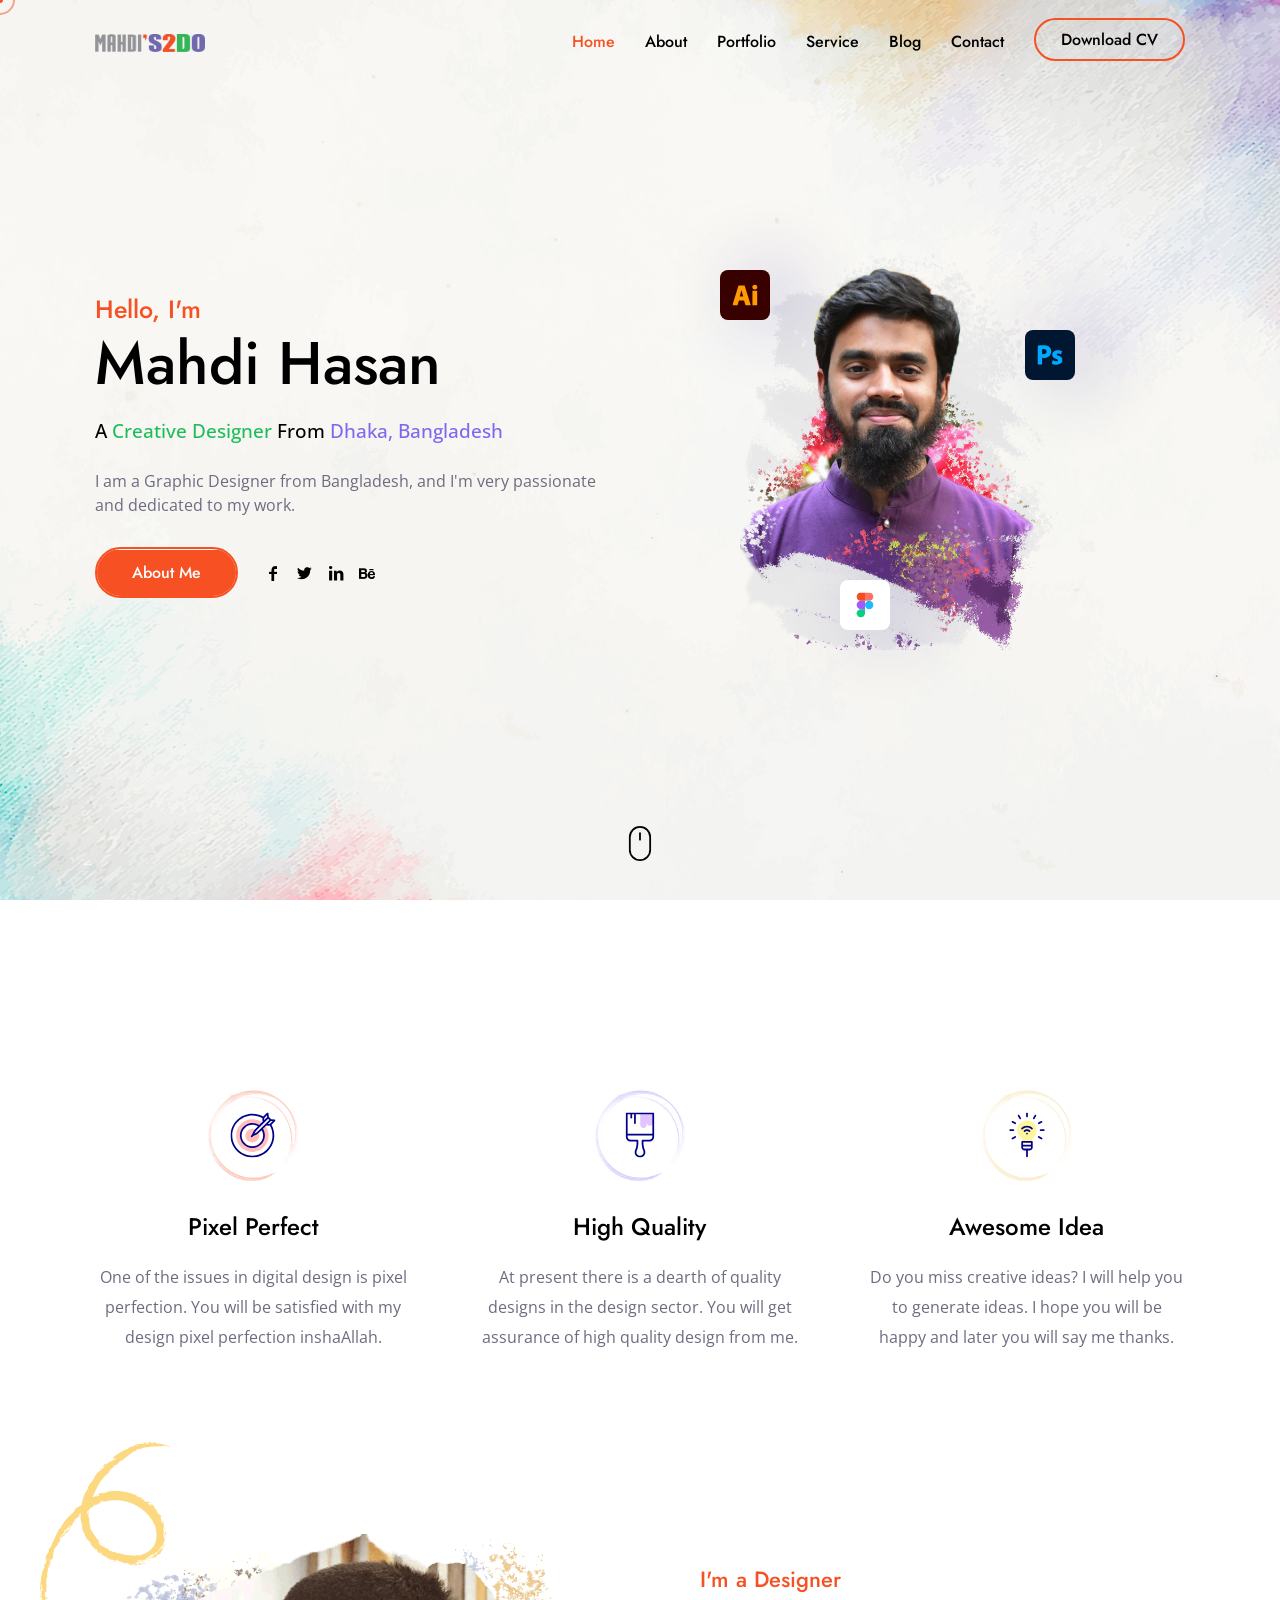
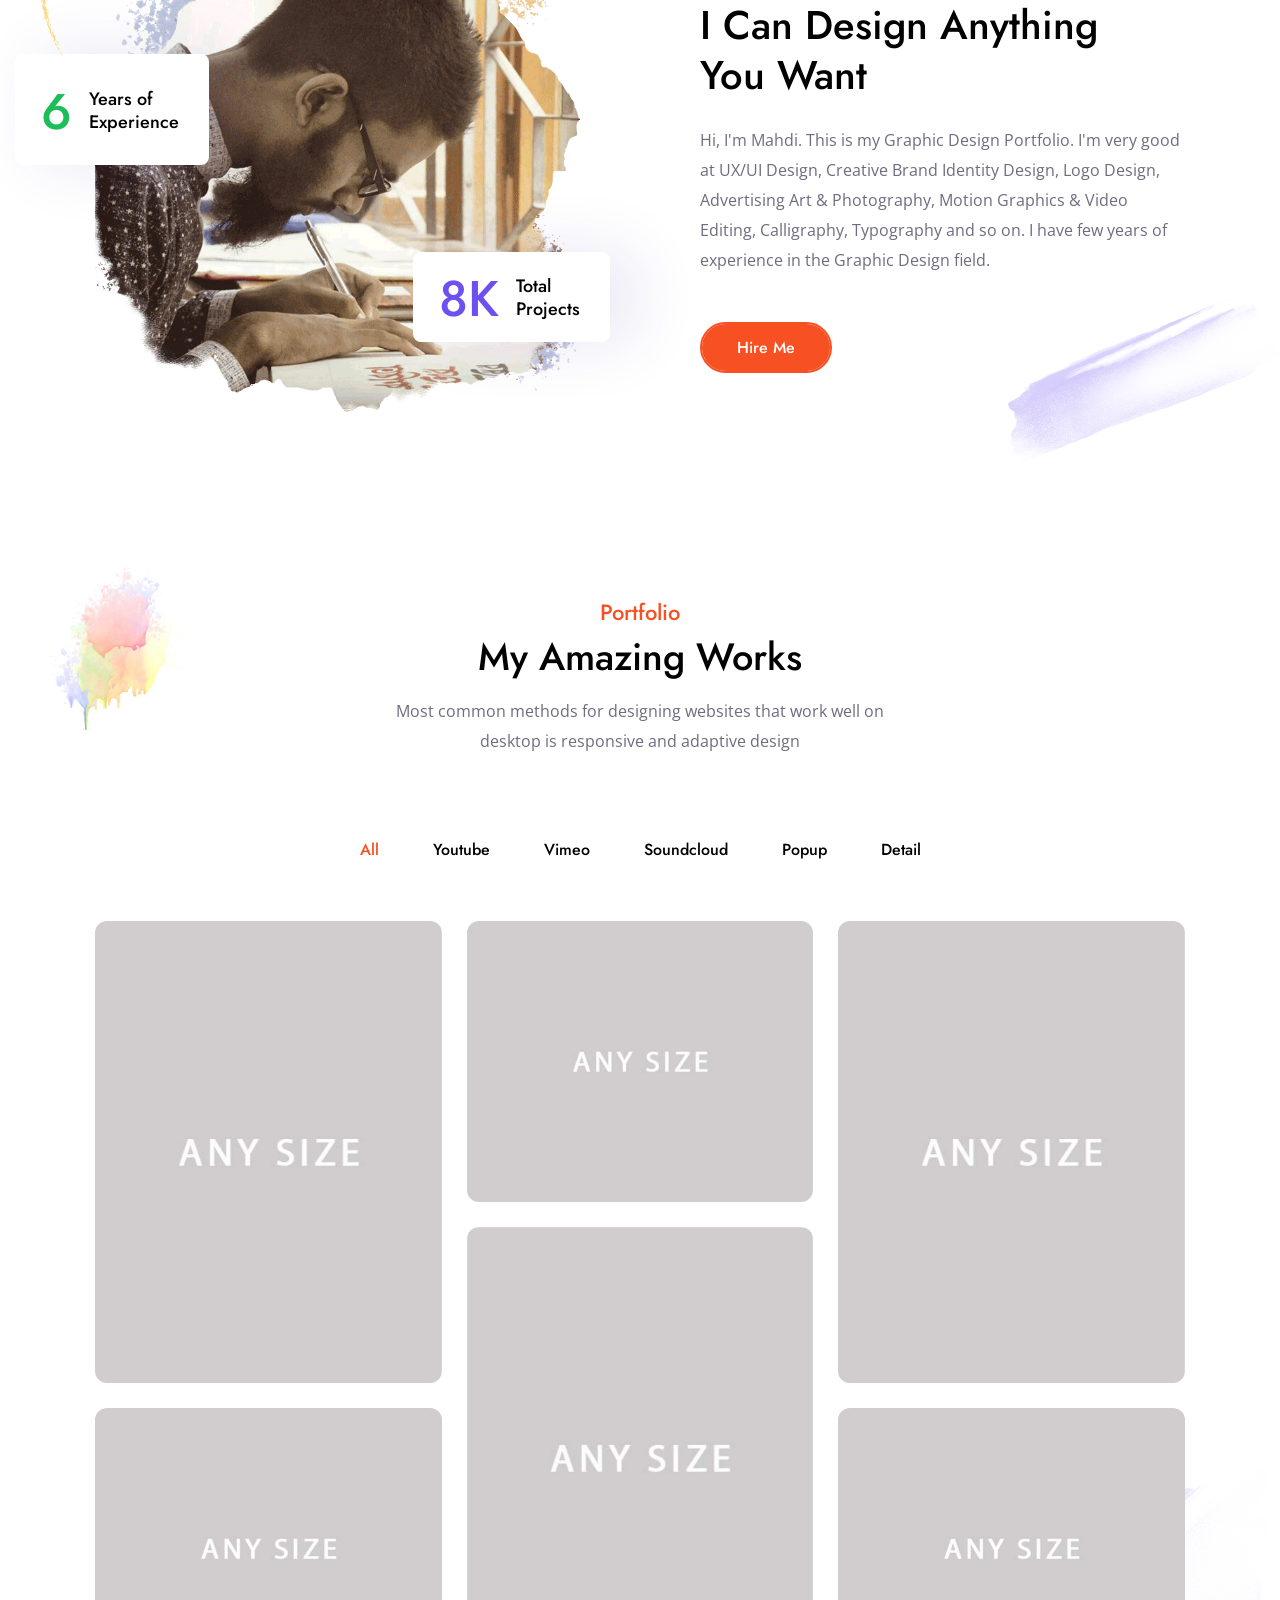
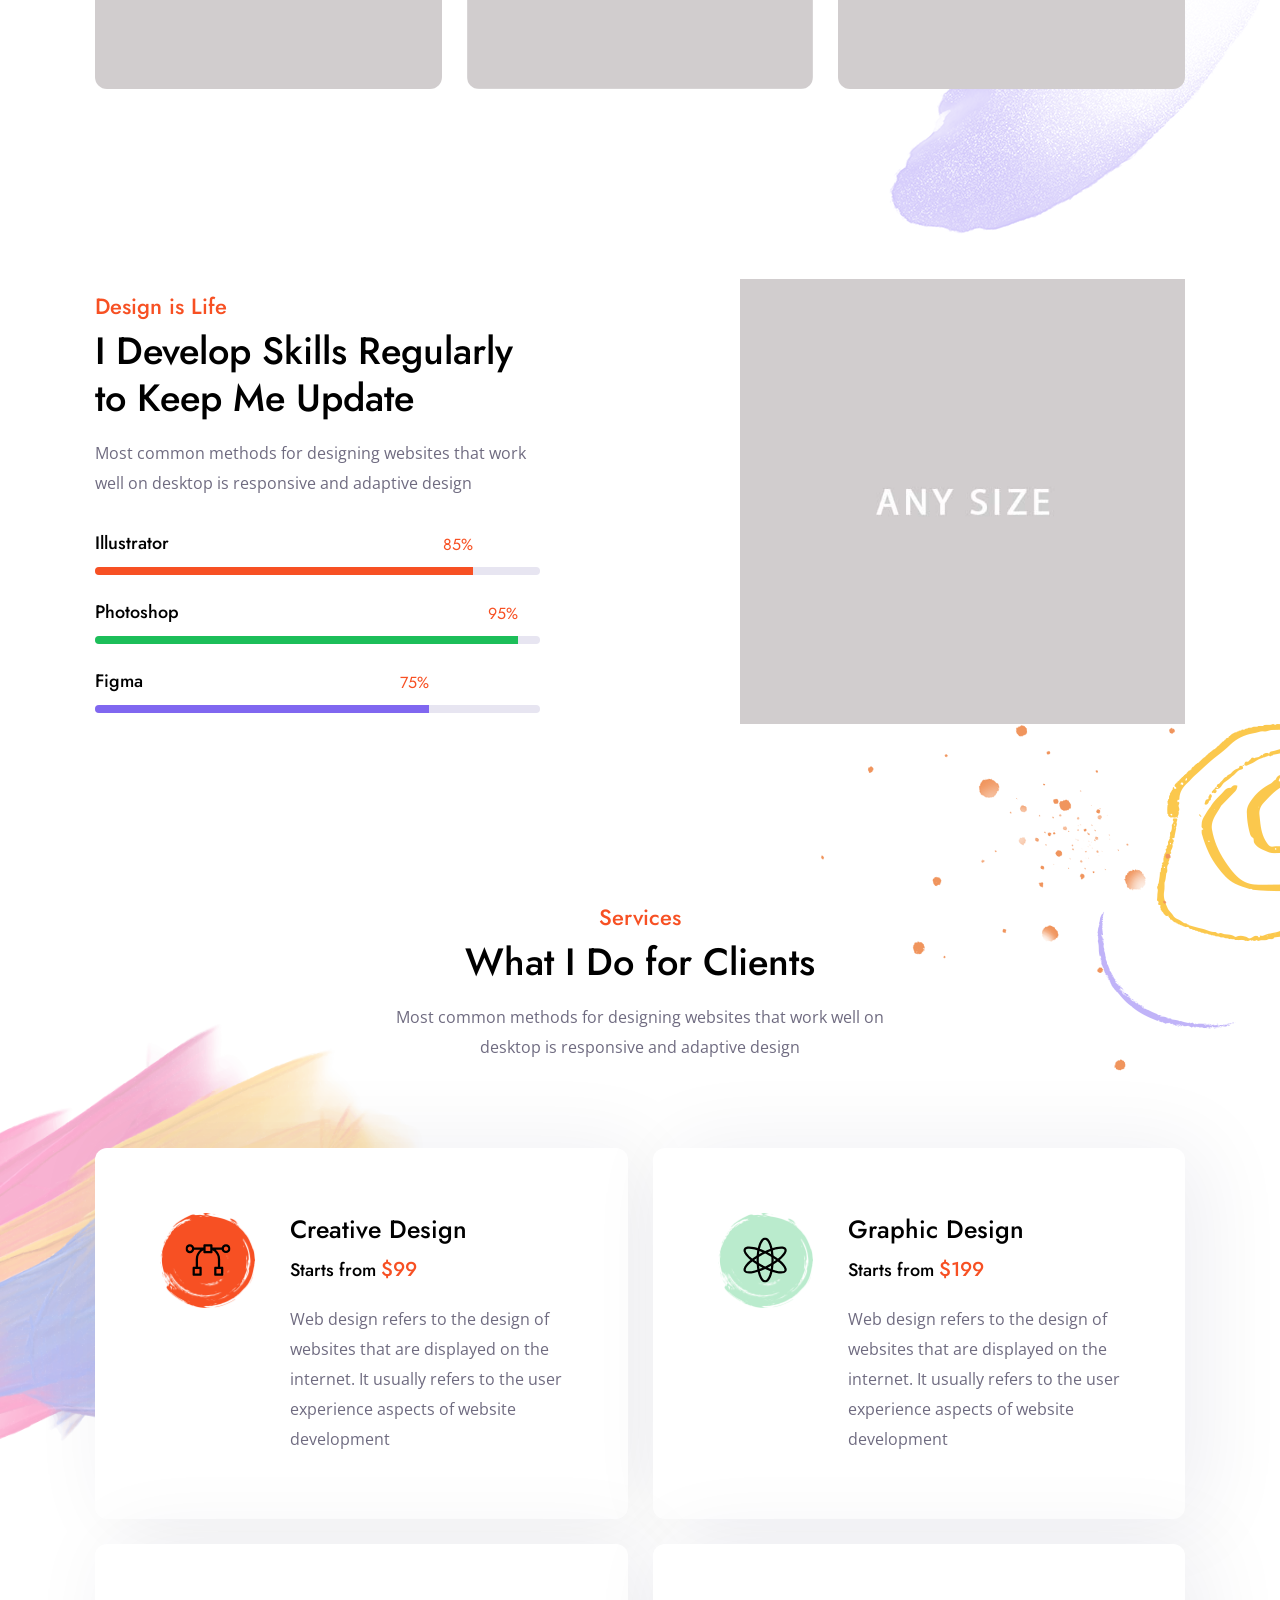
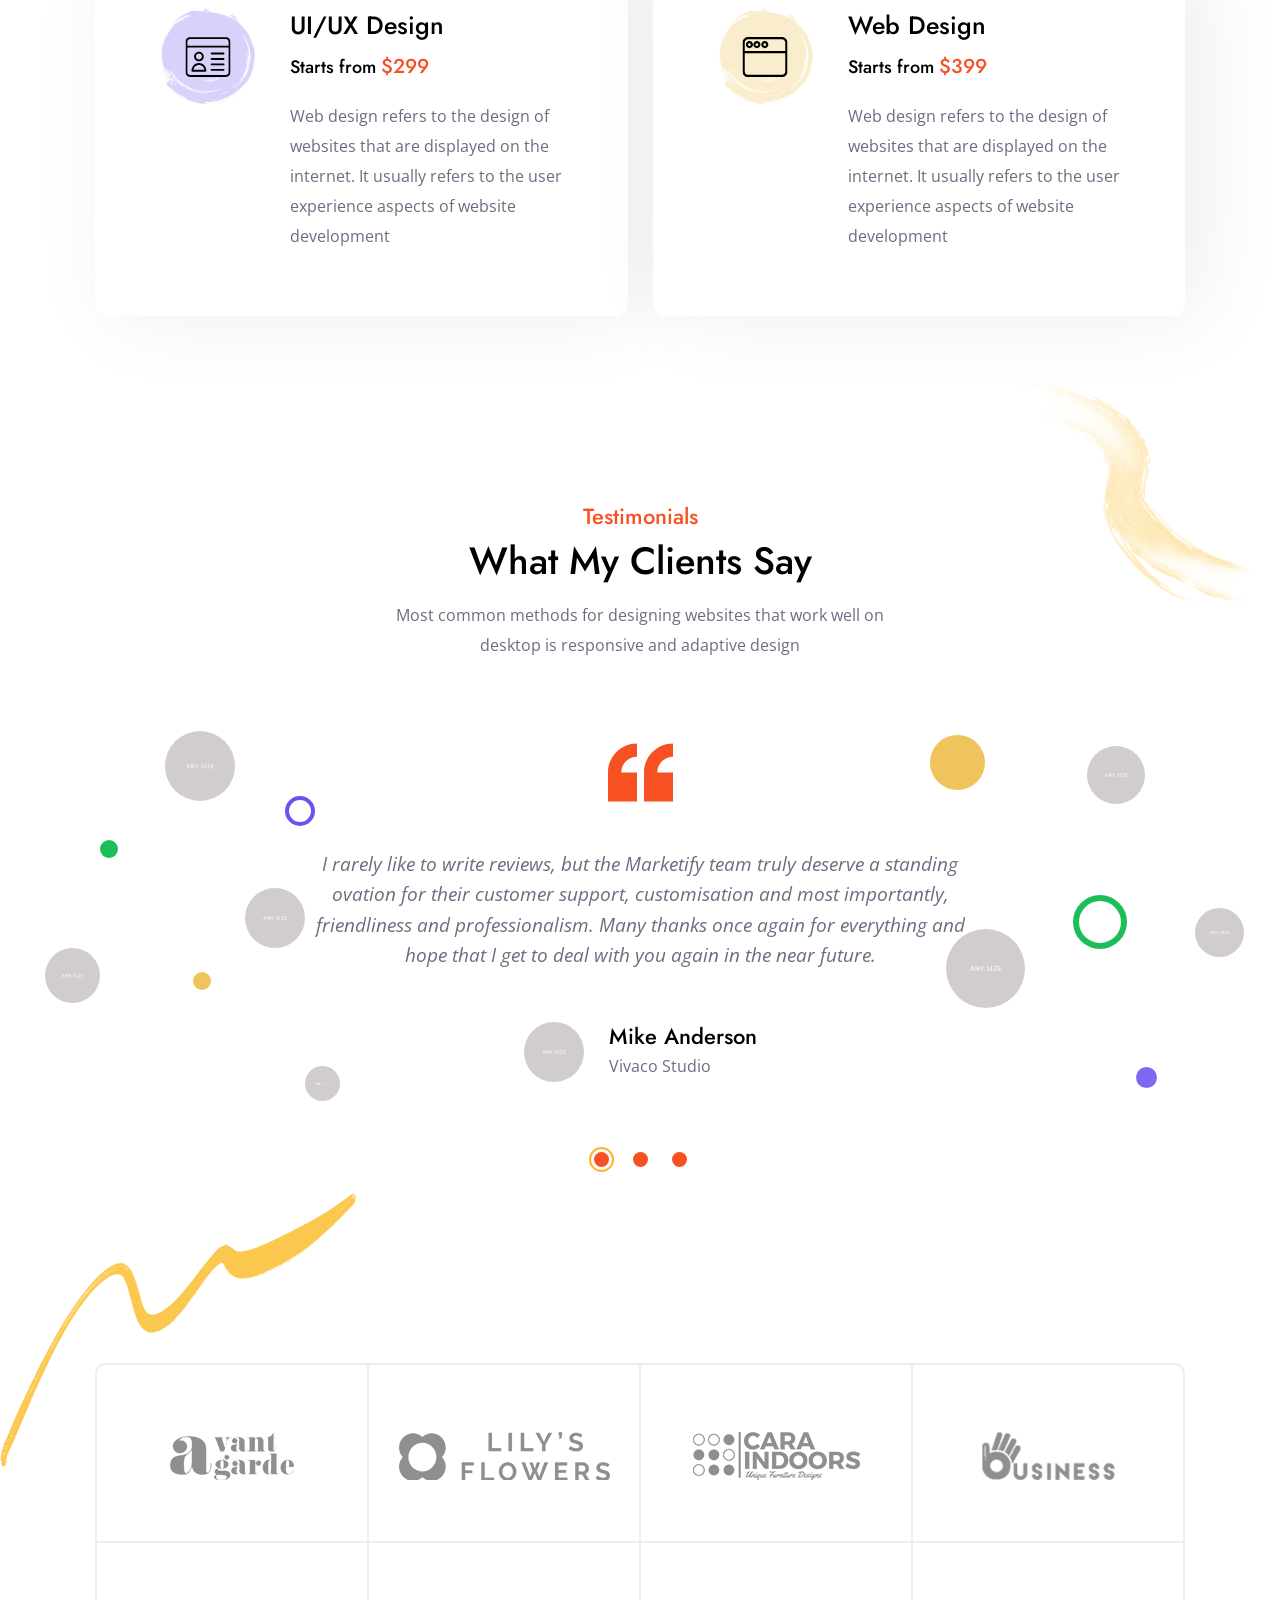
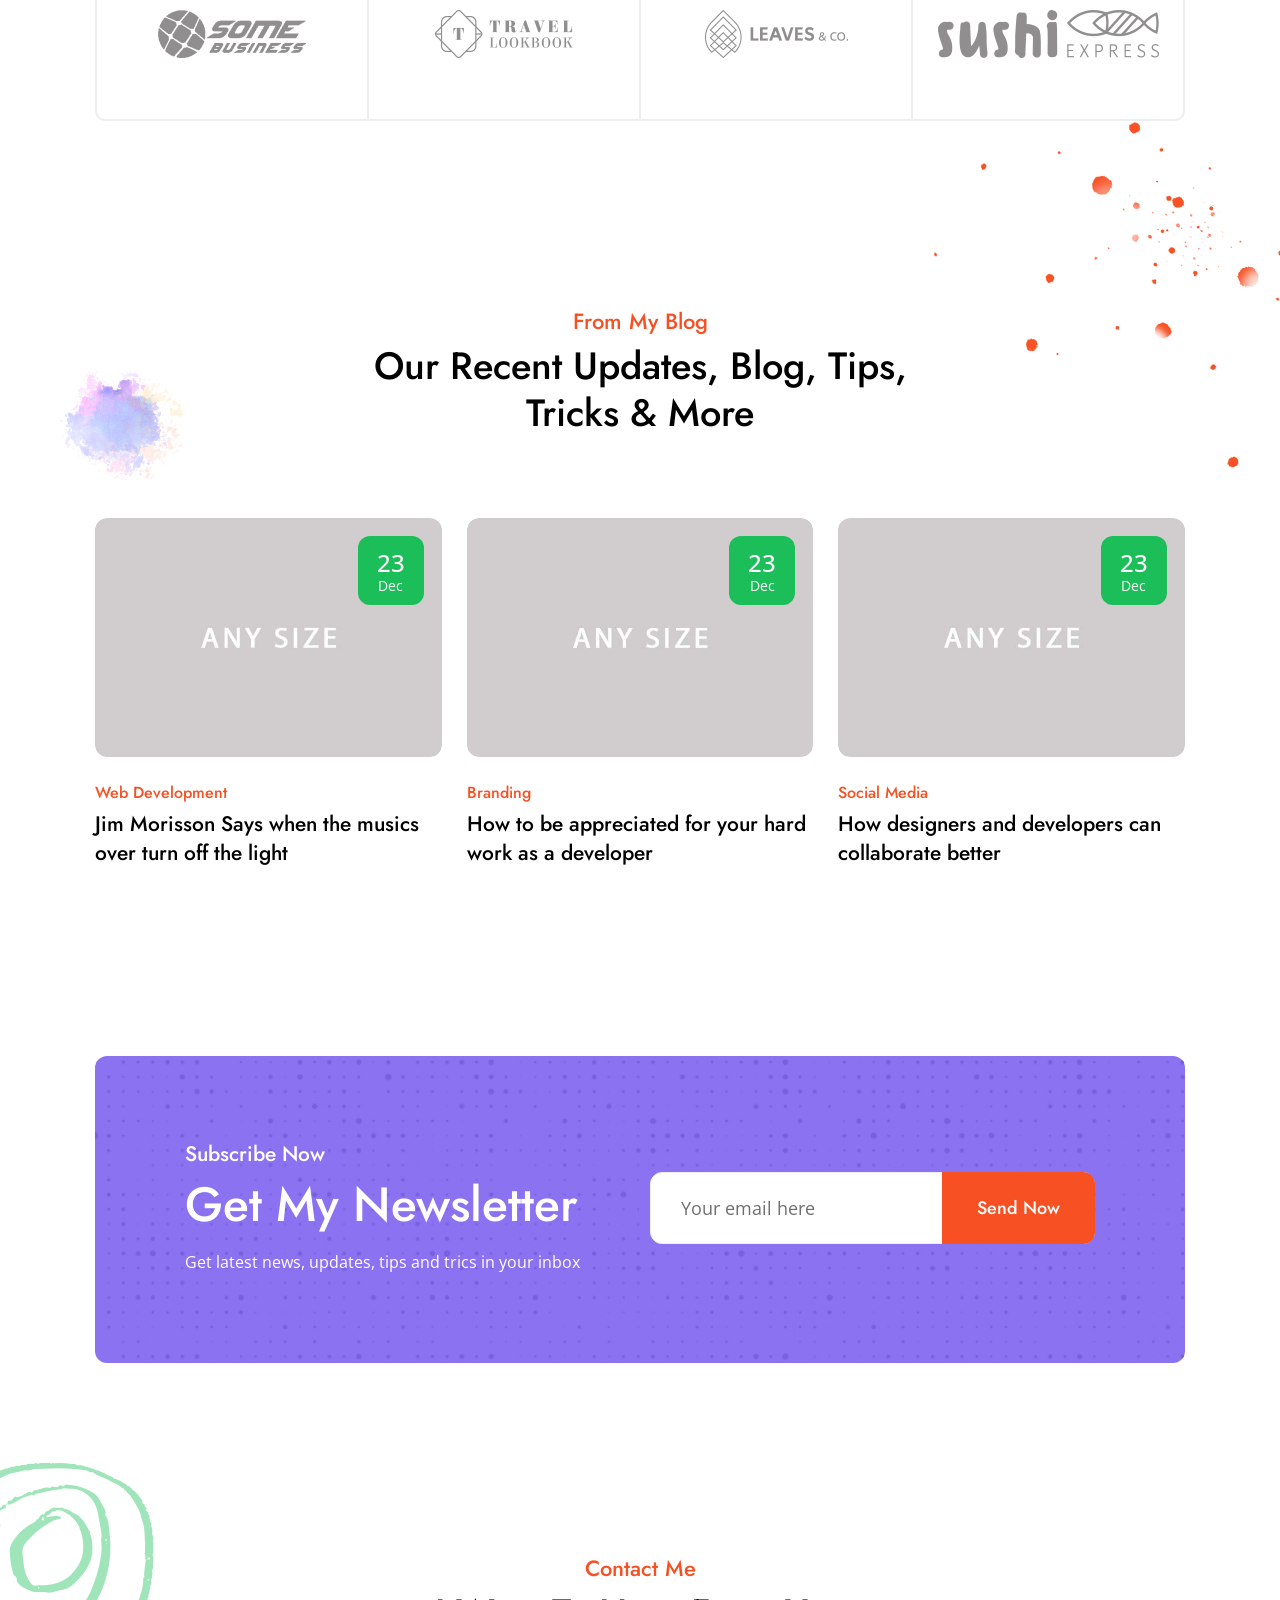
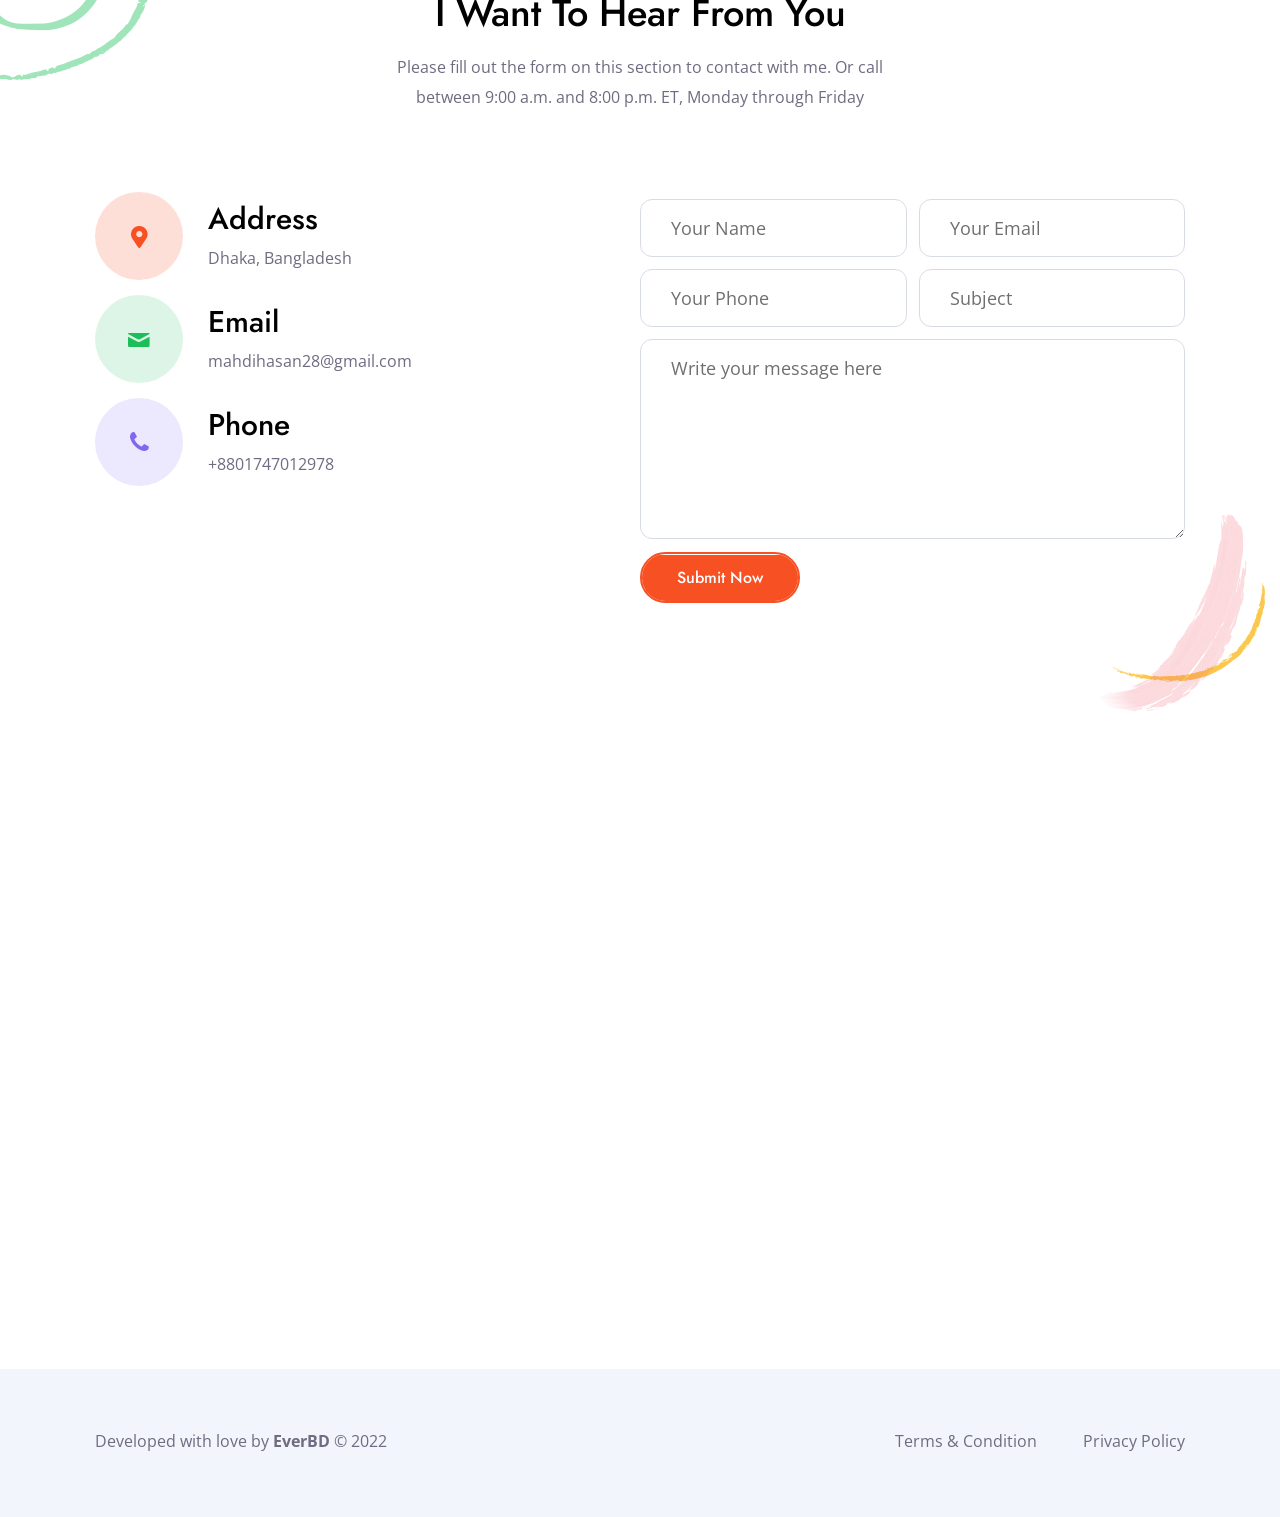
==== public/index.html @ 03c57533 "Initial commit" ====
<!DOCTYPE html>
<!--[if lt IE 7 ]><html class="ie ie6" lang="en"> <![endif]-->
<!--[if IE 7 ]><html class="ie ie7" lang="en"> <![endif]-->
<!--[if IE 8 ]><html class="ie ie8" lang="en"> <![endif]-->
<!--[if (gte IE 9)|!(IE)]><!--><html lang="en"> <!--<![endif]-->

<head>

<meta http-equiv="Content-Type" content="text/html; charset=utf-8" />

<meta name="description" content="Name of your web site">
<meta name="author" content="Marketify">

<meta name="viewport" content="width=device-width, initial-scale=1, maximum-scale=1">

<title>Mahdi'S2DO | Home</title>

<!-- STYLES -->
<link href="https://fonts.googleapis.com/css2?family=Jost:ital,wght@0,100;0,200;0,300;0,400;0,500;0,600;0,700;0,800;0,900;1,100;1,200;1,300;1,400;1,500;1,600;1,700;1,800;1,900&display=swap" rel="stylesheet">
<link href="https://fonts.googleapis.com/css2?family=Open+Sans:ital,wght@0,300;0,400;0,500;0,600;0,700;0,800;1,300;1,400;1,500;1,600;1,700;1,800&display=swap" rel="stylesheet">

<link rel="stylesheet" type="text/css" href="css/plugins.css" />
<link rel="stylesheet" type="text/css" href="css/dark.css" />
<link rel="stylesheet" type="text/css" href="css/style.css" />
<!--[if lt IE 9]> <script type="text/javascript" src="js/modernizr.custom.js"></script> <![endif]-->
<!-- /STYLES -->

</head>

<body> 
	
	<!-- PRELOADER -->
	<div id="preloader">
		<div class="loader_line"></div>
	</div>
	<!-- /PRELOADER -->
	
	<!-- WRAPPER ALL -->
	<div class="dizme_tm_all_wrap" data-magic-cursor="show">
	
		<!-- MOBILE MENU -->
		<div class="dizme_tm_mobile_menu">
			<div class="mobile_menu_inner">
				<div class="mobile_in">
					<div class="logo">
						<a href="#"><img src="img/logo/logo.png" alt="" /></a>
					</div>
					<div class="trigger">
						<div class="hamburger hamburger--slider">
							<div class="hamburger-box">
								<div class="hamburger-inner"></div>
							</div>
						</div>
					</div>
				</div>
			</div>
			<div class="dropdown">
				<div class="dropdown_inner">
					<ul class="anchor_nav">
						<li class="current"><a href="#home">Home</a></li>
						<li><a href="#about">About</a></li>
						<li><a href="#portfolio">Portfolio</a></li>
						<li><a href="#service">Service</a></li>
						<li><a href="#blog">Blog</a></li>
						<li><a href="#contact">Contact</a></li>
						<li class="download_cv"><a href="img/cv/1.jpg" download><span>Download CV</span></a></li>
					</ul>
				</div>
			</div>
		</div>
		<!-- /MOBILE MENU -->
	
		<!-- HEADER -->
		<div class="dizme_tm_header">
			<div class="container">
				<div class="inner">
					<div class="logo">
						<a href="#"><img src="img/logo/logo.png" alt="" /></a>
					</div>
					<div class="menu">
						<ul class="anchor_nav">
							<li class="current"><a href="#home">Home</a></li>
							<li><a href="#about">About</a></li>
							<li><a href="#portfolio">Portfolio</a></li>
							<li><a href="#service">Service</a></li>
							<li><a href="#blog">Blog</a></li>
							<li><a href="#contact">Contact</a></li>
							<li class="download_cv"><a target="_blank" href="https://drive.google.com/file/d/1q6tOhHeTakeqUG55LEH-5oxpL3T-5t2b/view?usp=sharing"download><span>Download CV</span></a></li>
						</ul>
					</div>
				</div>
			</div>
		</div>
		<!-- /HEADER -->
		
		<!-- HERO -->
		<div class="dizme_tm_section" id="home">
			<div class="dizme_tm_hero">
				<div class="background" data-img-url="img/slider/1.jpg"></div>
				<div class="container">
					<div class="content">
						<div class="details">
							<div class="hello">
								<h3 class="orangeText">Hello, I'm</h3>
							</div>
							<div class="name">
								<h3>Mahdi Hasan</h3>
							</div>
							<div class="job">
								<p>A <span class="greenText">Creative Designer</span> From <span class="purpleText">Dhaka, Bangladesh</span></p>
							</div>
							<div class="text">
								<p>I am a Graphic Designer from Bangladesh, and I'm very passionate and dedicated to my work.</p>
							</div>
							<div class="button">
								<div class="dizme_tm_button">
									<a class="anchor" href="#about"><span>About Me</span></a>
								</div>
								<div class="social">
									<ul>
										<li><a target="_blank" href="https://www.facebook.com/mahdi.hasan.musafir/"><i class="icon-facebook-1"></i></a></li>
										<li><a target="_blank" href="https://twitter.com/mahdihasan281"><i class="icon-twitter-1"></i></a></li>
										<li><a target="_blank" href="https://www.linkedin.com/in/md-mahdi-hasan/"><i class="icon-linkedin-1"></i></a></li>
										<li><a target="_blank" href="https://www.behance.net/mahdihasan28"><i class="icon-behance"></i></a></li>
									</ul>
								</div>
							</div>
						</div>
						<div class="avatar">
							<div class="image">
								<img src="img/slider/avatar-me.png" alt="" />
								<span class="skills illustrator anim_moveBottom"><img class="svg" src="img/svg/skills/illustrator.svg" alt="" /></span>
								<span class="skills photoshop anim_moveBottom"><img class="svg" src="img/svg/skills/photoshop.svg" alt="" /></span>
								<span class="skills figma anim_moveBottom"><img class="svg" src="img/svg/skills/figma.svg" alt="" /></span>
							</div>
						</div>
					</div>
				</div>
				<div class="dizme_tm_down">
					<a class="anchor" href="#about">
						<svg width="26px" height="100%" viewBox="0 0 247 390" version="1.1" xmlns="http://www.w3.org/2000/svg" xmlns:xlink="http://www.w3.org/1999/xlink" style="fill-rule:evenodd;clip-rule:evenodd;stroke-linecap:round;stroke-linejoin:round;stroke-miterlimit:1.5;">
							<path id="wheel" d="M123.359,79.775l0,72.843" style="fill:none;stroke:#000;stroke-width:20px;"/>
							<path id="mouse" d="M236.717,123.359c0,-62.565 -50.794,-113.359 -113.358,-113.359c-62.565,0 -113.359,50.794 -113.359,113.359l0,143.237c0,62.565 50.794,113.359 113.359,113.359c62.564,0 113.358,-50.794 113.358,-113.359l0,-143.237Z" style="fill:none;stroke:#000;stroke-width:20px;"/>
						</svg>
					</a>
				</div>
			</div>
		</div>
		<!-- HERO -->
		
		<!-- PROCESS -->
		<div class="dizme_tm_section">
			<div class="dizme_tm_process">
				<div class="container">
					<div class="list">
						<ul>
							<li class="wow fadeInUp" data-wow-duration="1s">
								<div class="list_inner">
									<div class="icon">
										<span>
											<img class="brush" src="img/brushes/process/1.png" alt="" />
											<img class="svg" src="img/svg/process/target.svg" alt="" />
										</span>
									</div>
									<div class="title">
										<h3>Pixel Perfect</h3>
									</div>
									<div class="text">
										<p>One of the issues in digital design is pixel perfection. You will be satisfied with my design pixel perfection inshaAllah.</p>
									</div>
								</div>
							</li>
							<li class="wow fadeInUp" data-wow-duration="1s" data-wow-delay="0.2s">
								<div class="list_inner">
									<div class="icon">
										<span>
											<img class="brush" src="img/brushes/process/2.png" alt="" />
											<img class="svg" src="img/svg/process/brush.svg" alt="" />
										</span>
									</div>
									<div class="title">
										<h3>High Quality</h3>
									</div>
									<div class="text">
										<p>At present there is a dearth of quality designs in the design sector. You will get assurance of high quality design from me.</p>
									</div>
								</div>
							</li>
							<li class="wow fadeInUp" data-wow-duration="1s" data-wow-delay="0.4s">
								<div class="list_inner">
									<div class="icon">
										<span>
											<img class="brush" src="img/brushes/process/3.png" alt="" />
											<img class="svg" src="img/svg/process/energy.svg" alt="" />
										</span>
									</div>
									<div class="title">
										<h3>Awesome Idea</h3>
									</div>
									<div class="text">
										<p>Do you miss creative ideas? I will help you to generate ideas. I hope you will be happy and later you will say me thanks.</p>
									</div>
								</div>
							</li>
						</ul>
					</div>
				</div>
			</div>
		</div>
		<!-- /PROCESS -->
		
		<!-- ABOUT -->
		<div class="dizme_tm_section" id="about">
			<div class="dizme_tm_about">
				<div class="container">
					<div class="wrapper">
						<div class="left">
							<div class="image">
								<img src="img/about/1.1.png" alt="" />
								<div class="numbers year">
									<div class="wrapper">
										<h3><span class="dizme_tm_counter" data-from="0" data-to="06" data-speed="2000">0</span></h3>
										<span class="name">Years of<br />Experience</span>
									</div>
								</div>
								<div class="numbers project">
									<div class="wrapper">
										<h3><span class="dizme_tm_counter" data-from="0" data-to="9" data-speed="2000">0</span>K</h3>
										<span class="name">Total<br />Projects</span>
									</div>
								</div>
							</div>
						</div>
						<div class="right">
							<div class="title wow fadeInUp" data-wow-duration="1s">
								<span>I'm a Designer</span>
								<h3>I Can Design Anything You Want</h3>
							</div>
							<div class="text wow fadeInUp" data-wow-duration="1s">
								<p>Hi, I'm Mahdi. This is my Graphic Design Portfolio. I'm very
									good at UX/UI Design, Creative Brand Identity Design, Logo Design, Advertising Art & Photography, Motion
									Graphics & Video Editing, Calligraphy, Typography and so on. I have few years of experience in
									the Graphic Design field.</p>
							</div>
							<div class="dizme_tm_button wow fadeInUp" data-wow-duration="1s">
								<a class="anchor" href="#contact"><span>Hire Me</span></a>
							</div>
						</div>
					</div>
				</div>
				<div class="brush_1 wow fadeInLeft" data-wow-duration="1s"><img src="img/brushes/about/1.png" alt="" /></div>
				<div class="brush_2 wow fadeInRight" data-wow-duration="1s"><img src="img/brushes/about/2.png" alt="" /></div>
			</div>
		</div>
		<!-- /ABOUT -->
		
		<!-- PORTFOLIO -->
		<div class="dizme_tm_section" id="portfolio">
			<div class="dizme_tm_portfolio">
				<div class="container">
					<div class="dizme_tm_main_title" data-align="center">
						<span>Portfolio</span>
						<h3>My Amazing Works</h3>
						<p>Most common methods for designing websites that work well on desktop is responsive and adaptive design</p>
					</div>
					<div class="portfolio_filter">
						<ul>
							<li><a href="#" class="current" data-filter="*">All</a></li>
							<li><a href="#" data-filter=".youtube">Youtube</a></li>
							<li><a href="#" data-filter=".vimeo">Vimeo</a></li>
							<li><a href="#" data-filter=".soundcloud">Soundcloud</a></li>
							<li><a href="#" data-filter=".popup">Popup</a></li>
							<li><a href="#" data-filter=".detail">Detail</a></li>
						</ul>
					</div>
					<div class="dizme_tm_portfolio_titles"></div>
					<div class="portfolio_list wow fadeInUp" data-wow-duration="1s">
						<ul class="gallery_zoom grid">
							<li class="youtube grid-item">
								<div class="inner">
									<div class="entry dizme_tm_portfolio_animation_wrap" data-title="Mockup Shape" data-category="Youtube">
										<a class="popup-youtube" href="https://www.youtube.com/watch?v=7e90gBu4pas">
											<img src="img/thumbs/42-56.jpg" alt="" />
											<div class="main" data-img-url="img/portfolio/1.jpg"></div>
										</a>
									</div>
									<div class="mobile_title">
										<h3>Mockup Shape</h3>
										<span>Youtube</span>
									</div>
								</div>
							</li>
							<li class="vimeo grid-item">
								<div class="inner">
									<div class="entry dizme_tm_portfolio_animation_wrap" data-title="Ave Bottle" data-category="Vimeo">
										<a class="popup-vimeo" href="https://vimeo.com/337293658">
											<img src="img/thumbs/42-34.jpg" alt="" />
											<div class="main" data-img-url="img/portfolio/2.jpg"></div>
										</a>
									</div>
									<div class="mobile_title">
										<h3>Ave Bottle</h3>
										<span>Vimeo</span>
									</div>
								</div>
							</li>
							<li class="soundcloud grid-item">
								<div class="inner">
									<div class="entry dizme_tm_portfolio_animation_wrap" data-title="Magic Art" data-category="Soundcloud">
										<a class="soundcloude_link mfp-iframe audio" href="https://w.soundcloud.com/player/?url=https%3A//api.soundcloud.com/tracks/471954807&color=%23ff5500&auto_play=true&hide_related=false&show_comments=true&show_user=true&show_reposts=false&show_teaser=true&visual=true">
											<img src="img/thumbs/42-56.jpg" alt="" />
											<div class="main" data-img-url="img/portfolio/3.jpg"></div>
										</a>
									</div>
									<div class="mobile_title">
										<h3>Magic Art</h3>
										<span>Soundcloud</span>
									</div>
								</div>
							</li>
							<li class="popup grid-item">
								<div class="inner">
									<div class="entry dizme_tm_portfolio_animation_wrap" data-title="Scott Felix" data-category="Popup">
										<a class="zoom" href="img/portfolio/5.jpg">
											<img src="img/thumbs/42-56.jpg" alt="" />
											<div class="main" data-img-url="img/portfolio/5.jpg"></div>
										</a>
									</div>
									<div class="mobile_title">
										<h3>Blue Lemon</h3>
										<span>Popup</span>
									</div>
								</div>
							</li>
							<li class="popup grid-item">
								<div class="inner">
									<div class="entry dizme_tm_portfolio_animation_wrap" data-title="Art Stone" data-category="Popup">
										<a class="zoom" href="img/portfolio/4.jpg">
											<img src="img/thumbs/42-34.jpg" alt="" />
											<div class="main" data-img-url="img/portfolio/4.jpg"></div>
										</a>
									</div>
									<div class="mobile_title">
										<h3>Art Stone</h3>
										<span>Popup</span>
									</div>
								</div>
							</li>
							<li class="detail grid-item">
								<div class="inner">
									<div class="entry dizme_tm_portfolio_animation_wrap" data-title="Global Evolution" data-category="Detail">
										<a class="portfolio_popup" href="#">
											<img src="img/thumbs/42-34.jpg" alt="" />
											<div class="main" data-img-url="img/portfolio/6.jpg"></div>
										</a>
									</div>
									<div class="mobile_title">
										<h3>Global Evolution</h3>
										<span>Detail</span>
									</div>

									<div class="hidden_content">
										<div class="popup_details">
											<div class="main_details">
												<div class="textbox">
													<p>We live in a world where we need to move quickly and iterate on our ideas as flexibly as possible.</p>
													<p>Mockups are useful both for the creative phase of the project - for instance when you're trying to figure out your user flows or the proper visual hierarchy - and the production phase when they phase when they will represent the target product. Building mockups strikes the ideal balance ease of modification.</p>
												</div>
												<div class="detailbox">
													<ul>
														<li>
															<span class="first">Client</span>
															<span>Alvaro Morata</span>
														</li>
														<li>
															<span class="first">Category</span>
															<span><a href="#">Detail</a></span>
														</li>
														<li>
															<span class="first">Date</span>
															<span>March 07, 2021</span>
														</li>
													</ul>
												</div>
											</div>
											<div class="additional_images">
												<ul>
													<li>
														<div class="list_inner">
															<div class="my_image">
																<img src="img/thumbs/4-2.jpg" alt="" />
																<div class="main" data-img-url="img/portfolio/1.jpg"></div>
															</div>
														</div>
													</li>
													<li>
														<div class="list_inner">
															<div class="my_image">
																<img src="img/thumbs/4-2.jpg" alt="" />
																<div class="main" data-img-url="img/portfolio/2.jpg"></div>
															</div>
														</div>
													</li>
													<li>
														<div class="list_inner">
															<div class="my_image">
																<img src="img/thumbs/4-2.jpg" alt="" />
																<div class="main" data-img-url="img/portfolio/3.jpg"></div>
															</div>
														</div>
													</li>
												</ul>
											</div>
										</div>
									</div>

								</div>
							</li>
						</ul>
					</div>
				</div>
				<div class="brush_1 wow zoomIn" data-wow-duration="1s"><img src="img/brushes/portfolio/1.png" alt="" /></div>
				<div class="brush_2 wow fadeInRight" data-wow-duration="1s"><img src="img/brushes/portfolio/2.png" alt="" /></div>
			</div>
		</div>
		<!-- /PORTFOLIO -->
		
		<!-- SKILLS -->
		<div class="dizme_tm_section">
			<div class="dizme_tm_skills">
				<div class="container">
					<div class="wrapper">
						<div class="left">
							<div class="dizme_tm_main_title wow fadeInUp" data-wow-duration="1s" data-align="left">
								<span>Design is Life</span>
								<h3>I Develop Skills Regularly to Keep Me Update</h3>
								<p>Most common methods for designing websites that work well on desktop is responsive and adaptive design</p>
							</div>
							<div class="dodo_progress wow fadeInUp" data-wow-duration="1s">
								<div class="progress_inner" data-value="85" data-color="#f75023">
									<span><span class="label">Illustrator</span><span class="number">85%</span></span>
									<div class="background"><div class="bar"><div class="bar_in"></div></div></div>
								</div>
								<div class="progress_inner" data-value="95" data-color="#1cbe59">
									<span><span class="label">Photoshop</span><span class="number">95%</span></span>
									<div class="background"><div class="bar"><div class="bar_in"></div></div></div>
								</div>
								<div class="progress_inner" data-value="75" data-color="#8067f0">
									<span><span class="label">Figma</span><span class="number">75%</span></span>
									<div class="background"><div class="bar"><div class="bar_in"></div></div></div>
								</div>
							</div>
						</div>
						<div class="right">
							<img src="img/skills/1.jpg" alt="" />
						</div>
					</div>
				</div>
			</div>
		</div>
		<!-- /SKILLS -->
		
		<!-- SERVICES -->
		<div class="dizme_tm_section" id="service">
			<div class="dizme_tm_services">
				<div class="container">
					<div class="dizme_tm_main_title" data-align="center">
						<span>Services</span>
						<h3>What I Do for Clients</h3>
						<p>Most common methods for designing websites that work well on desktop is responsive and adaptive design</p>
					</div>
					<div class="service_list">
						<ul>
							<li class="wow fadeInLeft" data-wow-duration="1s">
								<div class="list_inner tilt-effect">
									<span class="icon">
										<img class="svg" src="img/svg/service/anchor.svg" alt="" />
										<img class="back" src="img/brushes/service/1.png" alt="" />
									</span>
									<div class="title">
										<h3>Creative Design</h3>
										<span class="price">Starts from <span>$99</span></span>
									</div>
									<div class="text">
										<p>Web design refers to the design of websites that are displayed on the internet. It usually refers to the user experience aspects of website development</p>
									</div>
									<a class="dizme_tm_full_link" href="#"></a>
									<img class="popup_service_image" src="img/service/1.jpg" alt="" />
									<div class="service_hidden_details">
										<div class="service_popup_informations">
											<div class="descriptions">
												<p>Dizme is a leading web design agency with an award-winning design team that creates innovative, effective websites that capture your brand, improve your conversion rates, and maximize your revenue to help grow your business and achieve your goals.</p>
												<p>In today’s digital world, your website is the first interaction consumers have with your business. That's why almost 95 percent of a user’s first impression relates to web design. It’s also why web design services can have an immense impact on your company’s bottom line.</p>
												<p>That’s why more companies are not only reevaluating their website’s design but also partnering with Kura, the web design agency that’s driven more than $2.4 billion in revenue for its clients. With over 50 web design awards under our belt, we're confident we can design a custom website that drives sales for your unique business.</p>
											</div>
										</div>
									</div>
								</div>
							</li>
							<li class="wow fadeInRight" data-wow-duration="1s" data-wow-delay="0.2s">
								<div class="list_inner tilt-effect">
									<span class="icon">
										<img class="svg" src="img/svg/service/physics.svg" alt="" />
										<img class="back" src="img/brushes/service/2.png" alt="" />
									</span>
									<div class="title">
										<h3>Graphic Design</h3>
										<span class="price">Starts from <span>$199</span></span>
									</div>
									<div class="text">
										<p>Web design refers to the design of websites that are displayed on the internet. It usually refers to the user experience aspects of website development</p>
									</div>
									<a class="dizme_tm_full_link" href="#"></a>
									<img class="popup_service_image" src="img/service/2.jpg" alt="" />
									<div class="service_hidden_details">
										<div class="service_popup_informations">
											<div class="descriptions">
												<p>Dizme is a leading web design agency with an award-winning design team that creates innovative, effective websites that capture your brand, improve your conversion rates, and maximize your revenue to help grow your business and achieve your goals.</p>
												<p>In today’s digital world, your website is the first interaction consumers have with your business. That's why almost 95 percent of a user’s first impression relates to web design. It’s also why web design services can have an immense impact on your company’s bottom line.</p>
												<p>That’s why more companies are not only reevaluating their website’s design but also partnering with Kura, the web design agency that’s driven more than $2.4 billion in revenue for its clients. With over 50 web design awards under our belt, we're confident we can design a custom website that drives sales for your unique business.</p>
											</div>
										</div>
									</div>
								</div>
							</li>
							<li class="wow fadeInLeft" data-wow-duration="1s">
								<div class="list_inner tilt-effect">
									<span class="icon">
										<img class="svg" src="img/svg/service/contact.svg" alt="" />
										<img class="back" src="img/brushes/service/3.png" alt="" />
									</span>
									<div class="title">
										<h3>UI/UX Design</h3>
										<span class="price">Starts from <span>$299</span></span>
									</div>
									<div class="text">
										<p>Web design refers to the design of websites that are displayed on the internet. It usually refers to the user experience aspects of website development</p>
									</div>
									<a class="dizme_tm_full_link" href="#"></a>
									<img class="popup_service_image" src="img/service/3.jpg" alt="" />
									<div class="service_hidden_details">
										<div class="service_popup_informations">
											<div class="descriptions">
												<p>Dizme is a leading web design agency with an award-winning design team that creates innovative, effective websites that capture your brand, improve your conversion rates, and maximize your revenue to help grow your business and achieve your goals.</p>
												<p>In today’s digital world, your website is the first interaction consumers have with your business. That's why almost 95 percent of a user’s first impression relates to web design. It’s also why web design services can have an immense impact on your company’s bottom line.</p>
												<p>That’s why more companies are not only reevaluating their website’s design but also partnering with Kura, the web design agency that’s driven more than $2.4 billion in revenue for its clients. With over 50 web design awards under our belt, we're confident we can design a custom website that drives sales for your unique business.</p>
											</div>
										</div>
									</div>
								</div>
							</li>
							<li class="wow fadeInRight" data-wow-duration="1s" data-wow-delay="0.2s">
								<div class="list_inner tilt-effect">
									<span class="icon">
										<img class="svg" src="img/svg/service/web.svg" alt="" />
										<img class="back" src="img/brushes/service/4.png" alt="" />
									</span>
									<div class="title">
										<h3>Web Design</h3>
										<span class="price">Starts from <span>$399</span></span>
									</div>
									<div class="text">
										<p>Web design refers to the design of websites that are displayed on the internet. It usually refers to the user experience aspects of website development</p>
									</div>
									<a class="dizme_tm_full_link" href="#"></a>
									<img class="popup_service_image" src="img/service/4.jpg" alt="" />
									<div class="service_hidden_details">
										<div class="service_popup_informations">
											<div class="descriptions">
												<p>Dizme is a leading web design agency with an award-winning design team that creates innovative, effective websites that capture your brand, improve your conversion rates, and maximize your revenue to help grow your business and achieve your goals.</p>
												<p>In today’s digital world, your website is the first interaction consumers have with your business. That's why almost 95 percent of a user’s first impression relates to web design. It’s also why web design services can have an immense impact on your company’s bottom line.</p>
												<p>That’s why more companies are not only reevaluating their website’s design but also partnering with Kura, the web design agency that’s driven more than $2.4 billion in revenue for its clients. With over 50 web design awards under our belt, we're confident we can design a custom website that drives sales for your unique business.</p>
											</div>
										</div>
									</div>
								</div>
							</li>
						</ul>
					</div>
				</div>
				<div class="brush_1 wow fadeInLeft" data-wow-duration="1s"><img src="img/brushes/service/5.png" alt="" /></div>
				<div class="brush_2 wow zoomIn" data-wow-duration="1s"><img src="img/brushes/service/6.png" alt="" /></div>
			</div>
		</div>
		<!-- /SERVICES -->
		
		<!-- TESTIMONIALS -->
		<div class="dizme_tm_section">
			<div class="dizme_tm_testimonials">
				<div class="dizme_tm_main_title" data-align="center">
					<span>Testimonials</span>
					<h3>What My Clients Say</h3>
					<p>Most common methods for designing websites that work well on desktop is responsive and adaptive design</p>
				</div>
				<div class="list_wrapper">
					<div class="total">
						<div class="in">
							<ul class="owl-carousel owl-theme">
								<li>
									<div class="icon">
										<img class="svg" src="img/svg/testimonials/quote.svg" alt="" />
									</div>
									<div class="text">
										<p>I rarely like to write reviews, but the Marketify team truly deserve a standing ovation for their customer support, customisation and most importantly, friendliness and professionalism. Many thanks once again for everything and hope that I get to deal with you again in the near future.</p>
									</div>
									<div class="short">
										<div class="image">
											<div class="main" data-img-url="img/testimonials/4.jpg"></div>
										</div>
										<div class="detail">
											<h3>Mike Anderson</h3>
											<span>Vivaco Studio</span>
										</div>
									</div>
								</li>
								<li>
									<div class="icon">
										<img class="svg" src="img/svg/testimonials/quote.svg" alt="" />
									</div>
									<div class="text">
										<p>Really the Code Quality, Customer Support, and design are awesome and its good support they are giving. They give an instant solution to our needs. Really awesome. I will strongly recommend to my friends. Simply amazing team and amazing theme! Thank you from United States of America!</p>
									</div>
									<div class="short">
										<div class="image">
											<div class="main" data-img-url="img/testimonials/3.jpg"></div>
										</div>
										<div class="detail">
											<h3>Keita Smith</h3>
											<span>ABC Group</span>
										</div>
									</div>
								</li>
								<li>
									<div class="icon">
										<img class="svg" src="img/svg/testimonials/quote.svg" alt="" />
									</div>
									<div class="text">
										<p>Loved the template design, documentation, customizability and the customer support from Marketify team! I am a noob in programming with very little knowledge about coding but the Marketify team helped me to launch my resume website successfully. Much recommended!</p>
									</div>
									<div class="short">
										<div class="image">
											<div class="main" data-img-url="img/testimonials/6.jpg"></div>
										</div>
										<div class="detail">
											<h3>Alan Walker</h3>
											<span>Web Designer</span>
										</div>
									</div>
								</li>
							</ul>
						</div>
						<div class="left_details">
							<div class="det_image one wow fadeIn" data-wow-duration="1s" data-img-url="img/testimonials/2.jpg"></div>
							<div class="det_image two wow fadeIn" data-wow-duration="1s" data-wow-delay="0.2s" data-img-url="img/testimonials/1.jpg"></div>
							<div class="det_image three wow fadeIn" data-wow-duration="1s" data-wow-delay="0.4s" data-img-url="img/testimonials/3.jpg"></div>
							<div class="det_image four wow fadeIn" data-wow-duration="1s" data-wow-delay="0.6s" data-img-url="img/testimonials/4.jpg"></div>
							<span class="circle green animPulse"></span>
							<span class="circle yellow animPulse"></span>
							<span class="circle border animPulse"></span>
						</div>
						<div class="right_details">
							<div class="det_image one wow fadeIn" data-wow-duration="1s" data-img-url="img/testimonials/5.jpg"></div>
							<div class="det_image two wow fadeIn" data-wow-duration="1s" data-wow-delay="0.2s" data-img-url="img/testimonials/6.jpg"></div>
							<div class="det_image three wow fadeIn" data-wow-duration="1s" data-wow-delay="0.4s" data-img-url="img/testimonials/7.jpg"></div>
							<span class="circle yellow animPulse"></span>
							<span class="circle purple animPulse"></span>
							<span class="circle border animPulse"></span>
						</div>
					</div>
				</div>
				<div class="brush_1 wow fadeInRight" data-wow-duration="1s"><img src="img/brushes/testimonials/1.png" alt="" /></div>
			</div>
		</div>
		<!-- /TESTIMONIALS -->
		
		<!-- PARTNERS -->
		<div class="dizme_tm_section">
			<div class="dizme_tm_partners">
				<div class="container">
					<div class="partners_inner">
						<ul>
							<li class="wow fadeIn" data-wow-duration="1s">
								<div class="list_inner">
									<img src="img/partners/dark/1.png" alt="" />
									<a class="dizme_tm_full_link" a href="#"></a>
								</div>
							</li>
							<li class="wow fadeIn" data-wow-duration="1s" data-wow-delay="0.2s">
								<div class="list_inner">
									<img src="img/partners/dark/2.png" alt="" />
									<a class="dizme_tm_full_link" a href="#"></a>
								</div>
							</li>
							<li class="wow fadeIn" data-wow-duration="1s" data-wow-delay="0.4s">
								<div class="list_inner">
									<img src="img/partners/dark/3.png" alt="" />
									<a class="dizme_tm_full_link" a href="#"></a>
								</div>
							</li>
							<li class="wow fadeIn" data-wow-duration="1s" data-wow-delay="0.6s">
								<div class="list_inner">
									<img src="img/partners/dark/4.png" alt="" />
									<a class="dizme_tm_full_link" a href="#"></a>
								</div>
							</li>
							<li class="wow fadeIn" data-wow-duration="1s">
								<div class="list_inner">
									<img src="img/partners/dark/5.png" alt="" />
									<a class="dizme_tm_full_link" a href="#"></a>
								</div>
							</li>
							<li class="wow fadeIn" data-wow-duration="1s" data-wow-delay="0.2s">
								<div class="list_inner">
									<img src="img/partners/dark/6.png" alt="" />
									<a class="dizme_tm_full_link" a href="#"></a>
								</div>
							</li>
							<li class="wow fadeIn" data-wow-duration="1s" data-wow-delay="0.4s">
								<div class="list_inner">
									<img src="img/partners/dark/7.png" alt="" />
									<a class="dizme_tm_full_link" a href="#"></a>
								</div>
							</li>
							<li class="wow fadeIn" data-wow-duration="1s" data-wow-delay="0.6s">
								<div class="list_inner">
									<img src="img/partners/dark/8.png" alt="" />
									<a class="dizme_tm_full_link" a href="#"></a>
								</div>
							</li>
						</ul>
					</div>
				</div>
				<div class="brush_1 wow fadeInLeft" data-wow-duration="1s"><img src="img/brushes/partners/1.png" alt="" /></div>
			</div>
		</div>
		<!-- /PARTNERS -->
		
		<!-- NEWS -->
		<div class="dizme_tm_section" id="blog">
			<div class="dizme_tm_news">
				<div class="container">
					<div class="dizme_tm_main_title" data-align="center">
						<span>From My Blog</span>
						<h3>Our Recent Updates, Blog, Tips, Tricks &amp; More</h3>
					</div>
					<div class="news_list">
						<ul>
							<li class="wow fadeInUp" data-wow-duration="1s">
								<div class="list_inner">
									<div class="image">
										<img src="img/thumbs/42-29.jpg" alt="" />
										<div class="main" data-img-url="img/news/1.jpg"></div>
										<div class="date">
											<h3>23</h3>
											<span>Dec</span>
										</div>
										<a class="dizme_tm_full_link" href="#"></a>
									</div>
									<div class="details">
										<span class="category"><a href="#">Web Development</a></span>
										<h3 class="title"><a href="#">Jim Morisson Says when the musics over turn off the light</a></h3>
									</div>
									
									<div class="news_hidden_details">
										<div class="news_popup_informations">
											<div class="text">
												<p>Dizme is a leading web design agency with an award-winning design team that creates innovative, effective websites that capture your brand, improve your conversion rates, and maximize your revenue to help grow your business and achieve your goals.</p>
												<p>In today’s digital world, your website is the first interaction consumers have with your business. That's why almost 95 percent of a user’s first impression relates to web design. It’s also why web design services can have an immense impact on your company’s bottom line.</p>
												<p>That’s why more companies are not only reevaluating their website’s design but also partnering with Kura, the web design agency that’s driven more than $2.4 billion in revenue for its clients. With over 50 web design awards under our belt, we're confident we can design a custom website that drives sales for your unique business.</p>
											</div>
										</div>
									</div>
									
								</div>
							</li>
							<li class="wow fadeInUp" data-wow-duration="1s" data-wow-delay="0.2s">
								<div class="list_inner">
									<div class="image">
										<img src="img/thumbs/42-29.jpg" alt="" />
										<div class="main" data-img-url="img/news/2.jpg"></div>
										<div class="date">
											<h3>23</h3>
											<span>Dec</span>
										</div>
										<a class="dizme_tm_full_link" href="#"></a>
									</div>
									<div class="details">
										<span class="category"><a href="#">Branding</a></span>
										<h3 class="title"><a href="#">How to be appreciated for your hard work as a developer</a></h3>
									</div>
									
									<div class="news_hidden_details">
										<div class="news_popup_informations">
											<div class="text">
												<p>Dizme is a leading web design agency with an award-winning design team that creates innovative, effective websites that capture your brand, improve your conversion rates, and maximize your revenue to help grow your business and achieve your goals.</p>
												<p>In today’s digital world, your website is the first interaction consumers have with your business. That's why almost 95 percent of a user’s first impression relates to web design. It’s also why web design services can have an immense impact on your company’s bottom line.</p>
												<p>That’s why more companies are not only reevaluating their website’s design but also partnering with Kura, the web design agency that’s driven more than $2.4 billion in revenue for its clients. With over 50 web design awards under our belt, we're confident we can design a custom website that drives sales for your unique business.</p>
											</div>
										</div>
									</div>
									
								</div>
							</li>
							<li class="wow fadeInUp" data-wow-duration="1s" data-wow-delay="0.4s">
								<div class="list_inner">
									<div class="image">
										<img src="img/thumbs/42-29.jpg" alt="" />
										<div class="main" data-img-url="img/news/3.jpg"></div>
										<div class="date">
											<h3>23</h3>
											<span>Dec</span>
										</div>
										<a class="dizme_tm_full_link" href="#"></a>
									</div>
									<div class="details">
										<span class="category"><a href="#">Social Media</a></span>
										<h3 class="title"><a href="#">How designers and developers can collaborate better</a></h3>
									</div>
									
									<div class="news_hidden_details">
										<div class="news_popup_informations">
											<div class="text">
												<p>Dizme is a leading web design agency with an award-winning design team that creates innovative, effective websites that capture your brand, improve your conversion rates, and maximize your revenue to help grow your business and achieve your goals.</p>
												<p>In today’s digital world, your website is the first interaction consumers have with your business. That's why almost 95 percent of a user’s first impression relates to web design. It’s also why web design services can have an immense impact on your company’s bottom line.</p>
												<p>That’s why more companies are not only reevaluating their website’s design but also partnering with Kura, the web design agency that’s driven more than $2.4 billion in revenue for its clients. With over 50 web design awards under our belt, we're confident we can design a custom website that drives sales for your unique business.</p>
											</div>
										</div>
									</div>
									
								</div>
							</li>
						</ul>
					</div>
				</div>
				<div class="brush_1 wow zoomIn" data-wow-duration="1s"><img src="img/brushes/news/1.png" alt="" /></div>
				<div class="brush_2 wow zoomIn" data-wow-duration="1s"><img src="img/brushes/news/2.png" alt="" /></div>
			</div>
		</div>
		<!-- /NEWS -->
		
		<!-- SUBSCRIBE -->
		<div class="dizme_tm_section">
			<div class="dizme_tm_subscribe">
				<div class="container">
					<div class="inner">
						<div class="background">
							<div class="dots" data-img-url="img/subscribe/dots.jpg"></div>
							<div class="overlay"></div>
						</div>
						<div class="content">
							<div class="left wow fadeInLeft" data-wow-duration="1s">
								<span class="subtitle">Subscribe Now</span>
								<h3 class="title">Get My Newsletter</h3>
								<p class="text">Get latest news, updates, tips and trics in your inbox</p>
							</div>
							<div class="right wow fadeInRight" data-wow-duration="1s">
								<div class="field">
									<input type="text" placeholder="Your email here">
									<input type="submit" value="Send Now" />
								</div>
							</div>
						</div>
					</div>
				</div>
			</div>
		</div>
		<!-- /SUBSCRIBE -->
		
		<!-- CONTACT -->
		<div class="dizme_tm_section" id="contact">
			<div class="dizme_tm_contact">
				<div class="container">
					<div class="dizme_tm_main_title" data-align="center">
						<span>Contact Me</span>
						<h3>I Want To Hear From You</h3>
						<p>Please fill out the form on this section to contact with me. Or call between 9:00 a.m. and 8:00 p.m. ET, Monday through Friday</p>
					</div>
					<div class="contact_inner">
						<div class="left wow fadeInLeft" data-wow-duration="1s">
							<ul>
								<li>
									<div class="list_inner">
										<div class="icon orangeBackground">
											<i class="icon-location orangeText"></i>
										</div>
										<div class="short">
											<h3>Address</h3>
											<span>Dhaka, Bangladesh</span>
										</div>
									</div>
								</li>
								<li>
									<div class="list_inner">
										<div class="icon greenBackground">
											<i class="icon-mail-1 greenText"></i>
										</div>
										<div class="short">
											<h3>Email</h3>
											<span><a href="#">mahdihasan28@gmail.com</a></span>
										</div>
									</div>
								</li>
								<li>
									<div class="list_inner">
										<div class="icon purpleBackground">
											<i class="icon-phone purpleText"></i>
										</div>
										<div class="short">
											<h3>Phone</h3>
											<span>+8801747012978</span>
										</div>
									</div>
								</li>
							</ul>
						</div>
						<div class="right wow fadeInRight" data-wow-duration="1s">
							<div class="fields">
								<form action="/" method="post" class="contact_form" id="contact_form" autocomplete="off">
									<div class="returnmessage" data-success="Your message has been received, We will contact you soon."></div>
									<div class="empty_notice"><span>Please Fill Required Fields</span></div>
									<div class="input_list">
										<ul>
											<li><input id="name" type="text" placeholder="Your Name" /></li>
											<li><input id="email" type="text" placeholder="Your Email" /></li>
											<li><input id="phone" type="number" placeholder="Your Phone" /></li>
											<li><input id="subject" type="text" placeholder="Subject" /></li>
										</ul>
									</div>
									<div class="message_area">
										<textarea id="message" placeholder="Write your message here"></textarea>
									</div>
									<div class="dizme_tm_button">
										<a id="send_message" href="#"><span>Submit Now</span></a>
									</div>
								</form>
							</div>
						</div>
						<div class="brush_2 wow fadeInRight" data-wow-duration="1s"><img src="img/brushes/contact/2.png" alt="" /></div>
					</div>
					<div class="dizme_tm_map wow fadeInUp" data-wow-duration="1s">
						<div class="mapouter"><div class="gmap_canvas"><iframe width="100%" height="375" id="gmap_canvas" src="https://www.google.com/maps/embed?pb=!1m18!1m12!1m3!1d26033.34397252095!2d90.37728240134173!3d23.72311438938481!2m3!1f0!2f0!3f0!3m2!1i1024!2i768!4f13.1!3m3!1m2!1s0x3755b97f32c9b22b%3A0xe7d10dbe4988f8df!2sShahnewaz%20Hostel%20Dhaka%20University!5e0!3m2!1sen!2sbd!4v1655545555373!5m2!1sen!2sbd" frameborder="0" scrolling="no" marginheight="0" marginwidth="0"></iframe><a href="https://www.embedgooglemap.net/blog/divi-discount-code-elegant-themes-coupon"></a><br><style>.mapouter{position:relative;text-align:right;height:375px;width:100%;}</style><a href="https://www.embedgooglemap.net">how to add google map</a><style>.gmap_canvas {overflow:hidden;background:none!important;height:375px;width:100%;}</style></div></div>
						<!-- Get your API here https://www.embedgooglemap.net -->
					</div>
					
				</div>
				<div class="brush_1 wow fadeInLeft" data-wow-duration="1s"><img src="img/brushes/contact/1.png" alt="" /></div>
			</div>
		</div>
		<!-- /CONTACT -->
		
		<!-- COPYRIGHT -->
		<div class="dizme_tm_section">
			<div class="dizme_tm_copyright">
				<div class="container">
					<div class="inner">
						<div class="left wow fadeInLeft" data-wow-duration="1s">
							<p>Developed with love by <a href="#" target="_blank">EverBD</a> &copy; 2022</p>
						</div>
						<div class="right wow fadeInRight" data-wow-duration="1s">
							<ul>
								<li><a href="#">Terms &amp; Condition</a></li>
								<li><a href="#">Privacy Policy</a></li>
							</ul>
						</div>
					</div>
				</div>
			</div>
		</div>
		<!-- /COPYRIGHT -->
		
		<!-- CURSOR -->
		<div class="mouse-cursor cursor-outer"></div>
		<div class="mouse-cursor cursor-inner"></div>
		<!-- /CURSOR -->
		
		<!-- TOTOP -->
		<div class="progressbar">
			<a href="#"><span class="text">To Top</span></a>
			<span class="line"></span>
		</div>
		<!-- /TOTOP -->
		
	</div>
	<!-- / WRAPPER ALL -->
	
<!-- SCRIPTS -->
<script src="js/jquery.js"></script>
<!--[if lt IE 10]> <script type="text/javascript" src="js/ie8.js"></script> <![endif]-->	
<script src="js/plugins.js"></script>
<script src="js/init.js"></script>
<!-- /SCRIPTS -->

</body>
</html>
---- public/css/plugins.css ----
/*
This file is made by Marketify (2022)

01) BASE
02) FORM ELEMENTS
03) FONTELLO
04) SKELETON OR GRID
05) ANIMATION


*/

/*------------------------------------------------------------------*/ 
/*	BASE
/*------------------------------------------------------------------*/

html,body,div,span,applet,object,iframe,h1,h2,h3,h4,h5,h6,p,blockquote,pre,a,abbr,acronym,address,big,cite,code,del,dfn,em,font,ins,kbd,q,s,samp,small,strike,strong,sub,sup,tt,var,b,u,i,center,dl,dt,dd,ol,ul,li,fieldset,form,label,legend,table,caption,tbody,tfoot,thead,tr,th,td
	{
	background: transparent;
	border: 0;
	margin: 0;
	padding: 0;
	vertical-align: baseline;
	outline: none;
}

article, aside, details, figcaption, figure, footer, header, hgroup, nav, section {
    display: block;
}

blockquote {
	quotes: none;
}

blockquote:before,blockquote:after {
	content: '';
	content: none;
}
ul, ol{
	margin:0px;	
}
ul li, ol li{
	margin:0px;
}
img{
	vertical-align:middle;
	max-width:100%;
}
iframe{
	max-width:100%;
}
del {
	text-decoration: line-through;
}
a, i{
	border:none;
}
a:hover{text-decoration:none;}

/*------------------------------------------------------------------*/ 
/*	FORM ELEMENTS
/*------------------------------------------------------------------*/

textarea{
	border-radius:0;
	font-size:18px;
	resize:vertical;
	font-family:'Open Sans', sans-serif;
	letter-spacing: 0;
	
	-webkit-box-sizing: border-box; /* Safari/Chrome, other WebKit */
	-moz-box-sizing: border-box;    /* Firefox, other Gecko */
	-ms-box-sizing: border-box;     /* IE 10 + */
	box-sizing: border-box;         /* Opera/IE 8+ */
	
	line-height:1.4;
	padding:10px!important;
	width:100%;
	border:1px solid #eee;
	
	-webkit-transition: all .3s ease;
	   -moz-transition: all .3s ease;
	    -ms-transition: all .3s ease;
	     -o-transition: all .3s ease;
	        transition: all .3s ease;
}
input[type="text"],
input[type="password"],
input[type="datetime"],
input[type="datetime-local"],
input[type="date"],
input[type="month"],
input[type="time"],
input[type="week"],
input[type="number"],
input[type="email"],
input[type="url"],
input[type="search"],
input[type="tel"],
input[type="color"],
.uneditable-input {
	border-radius:0;
	font-size:18px;
	min-width:auto;
	letter-spacing:0;
	
	-webkit-box-sizing: border-box; /* Safari/Chrome, other WebKit */
	-moz-box-sizing: border-box;    /* Firefox, other Gecko */
	-ms-box-sizing: border-box;     /* IE 10 + */
	box-sizing: border-box;         /* Opera/IE 8+ */
	
	font-family:'Open Sans', sans-serif;
	
	line-height:1.6;
	padding:10px;
	height:44px;
	vertical-align:middle;
	border:1px solid #eee;
	
	-webkit-transition: all .3s ease;
	   -moz-transition: all .3s ease;
	    -ms-transition: all .3s ease;
	     -o-transition: all .3s ease;
	        transition: all .3s ease;
}

textarea:focus,
input[type="text"]:focus,
input[type="password"]:focus,
input[type="datetime"]:focus,
input[type="datetime-local"]:focus,
input[type="date"]:focus,
input[type="month"]:focus,
input[type="time"]:focus,
input[type="week"]:focus,
input[type="number"]:focus,
input[type="email"]:focus,
input[type="url"]:focus,
input[type="search"]:focus,
input[type="tel"]:focus,
input[type="color"]:focus,
.uneditable-input:focus {
	border-color:#ccc;
	background:#eee;
}

input[type="submit"]{
	padding: 13px 15px;
	height: 40px;
	line-height: 1;
	text-transform: uppercase;
	font-size: 18px;
	font-weight: 600;
	text-decoration: none;
	letter-spacing: 0;
	border:none;
	cursor:pointer;
	color: #FFF;
	background:#777;
	
	-webkit-transition: all .3s ease;
	   -moz-transition: all .3s ease;
	    -ms-transition: all .3s ease;
	     -o-transition: all .3s ease;
	        transition: all .3s ease;
}
input[type="submit"]:hover{
	background:#444;
}
select{
	padding:8px;
	border:2px solid #eee;
}
input[type="button"]{
	cursor:pointer;
	-webkit-transition: all .3s ease;
	   -moz-transition: all .3s ease;
	    -ms-transition: all .3s ease;
	     -o-transition: all .3s ease;
	        transition: all .3s ease;
}

/*------------------------------------------------------------------*/ 
/*	03) FONTELLO
/*------------------------------------------------------------------*/


@font-face {
  font-family: 'fontello';
  src: url('font/fontello.eot?26650032');
  src: url('font/fontello.eot?26650032#iefix') format('embedded-opentype'),
       url('font/fontello.woff2?26650032') format('woff2'),
       url('font/fontello.woff?26650032') format('woff'),
       url('font/fontello.ttf?26650032') format('truetype'),
       url('font/fontello.svg?26650032#fontello') format('svg');
  font-weight: normal;
  font-style: normal;
}
/* Chrome hack: SVG is rendered more smooth in Windozze. 100% magic, uncomment if you need it. */
/* Note, that will break hinting! In other OS-es font will be not as sharp as it could be */
/*
@media screen and (-webkit-min-device-pixel-ratio:0) {
  @font-face {
    font-family: 'fontello';
    src: url('../font/fontello.svg?26650032#fontello') format('svg');
  }
}
*/
[class^="icon-"]:before, [class*=" icon-"]:before {
  font-family: "fontello";
  font-style: normal;
  font-weight: normal;
  speak: never;

  display: inline-block;
  text-decoration: inherit;
  width: 1em;
  margin-right: .2em;
  text-align: center;
  /* opacity: .8; */

  /* For safety - reset parent styles, that can break glyph codes*/
  font-variant: normal;
  text-transform: none;

  /* fix buttons height, for twitter bootstrap */
  line-height: 1em;

  /* Animation center compensation - margins should be symmetric */
  /* remove if not needed */
  margin-left: .2em;

  /* you can be more comfortable with increased icons size */
  /* font-size: 120%; */

  /* Font smoothing. That was taken from TWBS */
  -webkit-font-smoothing: antialiased;
  -moz-osx-font-smoothing: grayscale;

  /* Uncomment for 3D effect */
  /* text-shadow: 1px 1px 1px rgba(127, 127, 127, 0.3); */
}

.icon-wrench-1:before { content: '\e013'; } /* '' */
.icon-basket-circled:before { content: '\e014'; } /* '' */
.icon-folder:before { content: '\e015'; } /* '' */
.icon-doc-new-circled:before { content: '\e016'; } /* '' */
.icon-cogs:before { content: '\e020'; } /* '' */
.icon-wrench:before { content: '\e021'; } /* '' */
.icon-rss:before { content: '\e028'; } /* '' */
.icon-folder-open:before { content: '\e029'; } /* '' */
.icon-wrench-outline:before { content: '\e02f'; } /* '' */
.icon-calendar:before { content: '\e054'; } /* '' */
.icon-doc:before { content: '\e06c'; } /* '' */
.icon-trash-circled:before { content: '\e06d'; } /* '' */
.icon-doc-new:before { content: '\e07d'; } /* '' */
.icon-doc-circled:before { content: '\e07e'; } /* '' */
.icon-basket-2:before { content: '\e091'; } /* '' */
.icon-folder-circled:before { content: '\e09d'; } /* '' */
.icon-basket:before { content: '\e0c3'; } /* '' */
.icon-wrench-circled:before { content: '\e0c4'; } /* '' */
.icon-cog:before { content: '\e0e6'; } /* '' */
.icon-phone-circled:before { content: '\e0f3'; } /* '' */
.icon-phone:before { content: '\e0f4'; } /* '' */
.icon-cog-circled:before { content: '\e101'; } /* '' */
.icon-folder-close:before { content: '\e102'; } /* '' */
.icon-right-small:before { content: '\e800'; } /* '' */
.icon-down-dir:before { content: '\e801'; } /* '' */
.icon-up-dir:before { content: '\e802'; } /* '' */
.icon-left-dir:before { content: '\e803'; } /* '' */
.icon-right-dir:before { content: '\e804'; } /* '' */
.icon-down-open:before { content: '\e805'; } /* '' */
.icon-left-open:before { content: '\e806'; } /* '' */
.icon-right-open:before { content: '\e807'; } /* '' */
.icon-up-open:before { content: '\e808'; } /* '' */
.icon-down-big:before { content: '\e809'; } /* '' */
.icon-left-big:before { content: '\e80a'; } /* '' */
.icon-right-big:before { content: '\e80b'; } /* '' */
.icon-up-big:before { content: '\e80c'; } /* '' */
.icon-arrows-cw:before { content: '\e80d'; } /* '' */
.icon-ccw:before { content: '\e80e'; } /* '' */
.icon-print-1:before { content: '\e80f'; } /* '' */
.icon-twitter-5:before { content: '\e80f'; } /* '' */
.icon-attach-1:before { content: '\e810'; } /* '' */
.icon-twitter-rect:before { content: '\e810'; } /* '' */
.icon-videocam-2:before { content: '\e811'; } /* '' */
.icon-ok-outline:before { content: '\e811'; } /* '' */
.icon-picture-outline:before { content: '\e812'; } /* '' */
.icon-th-large-1:before { content: '\e812'; } /* '' */
.icon-camera-outline:before { content: '\e813'; } /* '' */
.icon-th-outline:before { content: '\e813'; } /* '' */
.icon-export-1:before { content: '\e814'; } /* '' */
.icon-lock-filled:before { content: '\e814'; } /* '' */
.icon-code-2:before { content: '\e815'; } /* '' */
.icon-menu-outline:before { content: '\e815'; } /* '' */
.icon-folder-1:before { content: '\e816'; } /* '' */
.icon-looped-square-interest:before { content: '\e816'; } /* '' */
.icon-arrows-cw-2:before { content: '\e817'; } /* '' */
.icon-rss-2:before { content: '\e817'; } /* '' */
.icon-loop-2:before { content: '\e818'; } /* '' */
.icon-link-outline:before { content: '\e818'; } /* '' */
.icon-resize-normal-outline:before { content: '\e819'; } /* '' */
.icon-star-circled:before { content: '\e819'; } /* '' */
.icon-folder-add:before { content: '\e81a'; } /* '' */
.icon-braille:before { content: '\e81a'; } /* '' */
.icon-user-delete:before { content: '\e81b'; } /* '' */
.icon-compass:before { content: '\e81b'; } /* '' */
.icon-lock-1:before { content: '\e81c'; } /* '' */
.icon-user-add-outline:before { content: '\e81c'; } /* '' */
.icon-bookmark:before { content: '\e81d'; } /* '' */
.icon-forward-outline:before { content: '\e81d'; } /* '' */
.icon-flag:before { content: '\e81e'; } /* '' */
.icon-minus-outline:before { content: '\e81e'; } /* '' */
.icon-floppy:before { content: '\e81f'; } /* '' */
.icon-clock-1:before { content: '\e81f'; } /* '' */
.icon-megaphone:before { content: '\e820'; } /* '' */
.icon-volume-low:before { content: '\e820'; } /* '' */
.icon-key:before { content: '\e821'; } /* '' */
.icon-brush-1:before { content: '\e821'; } /* '' */
.icon-globe-alt:before { content: '\e822'; } /* '' */
.icon-compass-circled:before { content: '\e822'; } /* '' */
.icon-fast-fw-1:before { content: '\e823'; } /* '' */
.icon-star-empty:before { content: '\e823'; } /* '' */
.icon-rewind-outline:before { content: '\e824'; } /* '' */
.icon-user:before { content: '\e824'; } /* '' */
.icon-flash-1:before { content: '\e825'; } /* '' */
.icon-group:before { content: '\e825'; } /* '' */
.icon-moon-1:before { content: '\e826'; } /* '' */
.icon-trash:before { content: '\e826'; } /* '' */
.icon-gift:before { content: '\e827'; } /* '' */
.icon-cloud-1:before { content: '\e827'; } /* '' */
.icon-adjust:before { content: '\e827'; } /* '' */
.icon-cancel-circled2:before { content: '\e828'; } /* '' */
.icon-flash-outline:before { content: '\e828'; } /* '' */
.icon-volume-up:before { content: '\e828'; } /* '' */
.icon-comment-1:before { content: '\e829'; } /* '' */
.icon-zoom-out-2:before { content: '\e829'; } /* '' */
.icon-zoom-out:before { content: '\e829'; } /* '' */
.icon-chat-1:before { content: '\e82a'; } /* '' */
.icon-popup-4:before { content: '\e82a'; } /* '' */
.icon-down-circled:before { content: '\e82a'; } /* '' */
.icon-bell-1:before { content: '\e82b'; } /* '' */
.icon-lock-open-filled:before { content: '\e82b'; } /* '' */
.icon-left-circled:before { content: '\e82b'; } /* '' */
.icon-stumbleupon-circled:before { content: '\e82c'; } /* '' */
.icon-pin-outline:before { content: '\e82c'; } /* '' */
.icon-record-1:before { content: '\e82c'; } /* '' */
.icon-lastfm-1:before { content: '\e82d'; } /* '' */
.icon-chat-1:before { content: '\e82d'; } /* '' */
.icon-eject-outline:before { content: '\e82d'; } /* '' */
.icon-lastfm-circled:before { content: '\e82e'; } /* '' */
.icon-chat-alt:before { content: '\e82e'; } /* '' */
.icon-cloud-sun:before { content: '\e82e'; } /* '' */
.icon-plus-1:before { content: '\e82f'; } /* '' */
.icon-menu-2:before { content: '\e82f'; } /* '' */
.icon-clock:before { content: '\e82f'; } /* '' */
.icon-plus-circled:before { content: '\e830'; } /* '' */
.icon-edit-2:before { content: '\e830'; } /* '' */
.icon-clock-circled:before { content: '\e830'; } /* '' */
.icon-hammer:before { content: '\e831'; } /* '' */
.icon-down-1:before { content: '\e831'; } /* '' */
.icon-megaphone:before { content: '\e831'; } /* '' */
.icon-home-1:before { content: '\e832'; } /* '' */
.icon-left-1:before { content: '\e832'; } /* '' */
.icon-up-circled:before { content: '\e832'; } /* '' */
.icon-cog-1:before { content: '\e833'; } /* '' */
.icon-right-1:before { content: '\e833'; } /* '' */
.icon-shuffle:before { content: '\e833'; } /* '' */
.icon-cog-alt:before { content: '\e834'; } /* '' */
.icon-up-1:before { content: '\e834'; } /* '' */
.icon-play:before { content: '\e834'; } /* '' */
.icon-basket:before { content: '\e835'; } /* '' */
.icon-down-bold:before { content: '\e835'; } /* '' */
.icon-play-circled2:before { content: '\e835'; } /* '' */
.icon-flickr-1:before { content: '\e836'; } /* '' */
.icon-left-bold:before { content: '\e836'; } /* '' */
.icon-help:before { content: '\e836'; } /* '' */
.icon-github-circled-1:before { content: '\e837'; } /* '' */
.icon-right-bold:before { content: '\e837'; } /* '' */
.icon-help-circled:before { content: '\e837'; } /* '' */
.icon-lastfm-circled-1:before { content: '\e838'; } /* '' */
.icon-up-bold:before { content: '\e838'; } /* '' */
.icon-info-circled:before { content: '\e838'; } /* '' */
.icon-info-circled-1:before { content: '\e839'; } /* '' */
.icon-down-fat:before { content: '\e839'; } /* '' */
.icon-up-hand:before { content: '\e839'; } /* '' */
.icon-minus-circled:before { content: '\e83a'; } /* '' */
.icon-right-fat:before { content: '\e83a'; } /* '' */
.icon-cw:before { content: '\e83a'; } /* '' */
.icon-rdio-circled:before { content: '\e83b'; } /* '' */
.icon-list-alt:before { content: '\e83b'; } /* '' */
.icon-up-fat:before { content: '\e83b'; } /* '' */
.icon-folder-1:before { content: '\e83c'; } /* '' */
.icon-aboveground-rail:before { content: '\e83c'; } /* '' */
.icon-pause-circled:before { content: '\e83c'; } /* '' */
.icon-minus:before { content: '\e83d'; } /* '' */
.icon-airfield:before { content: '\e83d'; } /* '' */
.icon-thumbs-up:before { content: '\e83e'; } /* '' */
.icon-airport:before { content: '\e83e'; } /* '' */
.icon-thumbs-down:before { content: '\e83f'; } /* '' */
.icon-art-gallery:before { content: '\e83f'; } /* '' */
.icon-download-1:before { content: '\e840'; } /* '' */
.icon-bar:before { content: '\e840'; } /* '' */
.icon-upload-1:before { content: '\e841'; } /* '' */
.icon-baseball:before { content: '\e841'; } /* '' */
.icon-forward:before { content: '\e842'; } /* '' */
.icon-basketball:before { content: '\e842'; } /* '' */
.icon-pencil-1:before { content: '\e843'; } /* '' */
.icon-beer:before { content: '\e843'; } /* '' */
.icon-edit:before { content: '\e844'; } /* '' */
.icon-belowground-rail:before { content: '\e844'; } /* '' */
.icon-eject:before { content: '\e845'; } /* '' */
.icon-bicycle:before { content: '\e845'; } /* '' */
.icon-flight:before { content: '\e846'; } /* '' */
.icon-bus:before { content: '\e846'; } /* '' */
.icon-th:before { content: '\e847'; } /* '' */
.icon-cafe:before { content: '\e847'; } /* '' */
.icon-th-list-1:before { content: '\e848'; } /* '' */
.icon-campsite:before { content: '\e848'; } /* '' */
.icon-ok-1:before { content: '\e849'; } /* '' */
.icon-cemetery:before { content: '\e849'; } /* '' */
.icon-ok-circled-1:before { content: '\e84a'; } /* '' */
.icon-cinema:before { content: '\e84a'; } /* '' */
.icon-ok-circled2:before { content: '\e84b'; } /* '' */
.icon-college:before { content: '\e84b'; } /* '' */
.icon-tags:before { content: '\e84c'; } /* '' */
.icon-commerical-building:before { content: '\e84c'; } /* '' */
.icon-tag:before { content: '\e84d'; } /* '' */
.icon-credit-card:before { content: '\e84d'; } /* '' */
.icon-eye-off:before { content: '\e84e'; } /* '' */
.icon-cricket:before { content: '\e84e'; } /* '' */
.icon-eye-1:before { content: '\e84f'; } /* '' */
.icon-embassy:before { content: '\e84f'; } /* '' */
.icon-lock-open-1:before { content: '\e850'; } /* '' */
.icon-fast-food:before { content: '\e850'; } /* '' */
.icon-ferry:before { content: '\e851'; } /* '' */
.icon-quote-circled:before { content: '\e851'; } /* '' */
.icon-fire-station:before { content: '\e852'; } /* '' */
.icon-export:before { content: '\e852'; } /* '' */
.icon-football:before { content: '\e853'; } /* '' */
.icon-pencil:before { content: '\e853'; } /* '' */
.icon-fuel:before { content: '\e854'; } /* '' */
.icon-pencil-circled:before { content: '\e854'; } /* '' */
.icon-garden:before { content: '\e855'; } /* '' */
.icon-edit:before { content: '\e855'; } /* '' */
.icon-giraffe:before { content: '\e856'; } /* '' */
.icon-edit-circled:before { content: '\e856'; } /* '' */
.icon-golf:before { content: '\e857'; } /* '' */
.icon-edit-alt:before { content: '\e857'; } /* '' */
.icon-grocery-store:before { content: '\e858'; } /* '' */
.icon-print:before { content: '\e858'; } /* '' */
.icon-harbor:before { content: '\e859'; } /* '' */
.icon-retweet:before { content: '\e859'; } /* '' */
.icon-heliport:before { content: '\e85a'; } /* '' */
.icon-comment:before { content: '\e85a'; } /* '' */
.icon-hospital:before { content: '\e85b'; } /* '' */
.icon-comment-alt:before { content: '\e85b'; } /* '' */
.icon-up-circled2:before { content: '\e85c'; } /* '' */
.icon-industrial-building:before { content: '\e85c'; } /* '' */
.icon-signal:before { content: '\e85c'; } /* '' */
.icon-down-circled2:before { content: '\e85d'; } /* '' */
.icon-library:before { content: '\e85d'; } /* '' */
.icon-desktop:before { content: '\e85d'; } /* '' */
.icon-left-hand:before { content: '\e85e'; } /* '' */
.icon-lodging:before { content: '\e85e'; } /* '' */
.icon-laptop:before { content: '\e85e'; } /* '' */
.icon-skype-outline:before { content: '\e85f'; } /* '' */
.icon-london-underground:before { content: '\e85f'; } /* '' */
.icon-error:before { content: '\e85f'; } /* '' */
.icon-tumbler-circled:before { content: '\e860'; } /* '' */
.icon-minefield:before { content: '\e860'; } /* '' */
.icon-error-alt:before { content: '\e860'; } /* '' */
.icon-tumbler:before { content: '\e861'; } /* '' */
.icon-monument:before { content: '\e861'; } /* '' */
.icon-location:before { content: '\e861'; } /* '' */
.icon-dribbble-circled-1:before { content: '\e862'; } /* '' */
.icon-right-open-outline:before { content: '\e862'; } /* '' */
.icon-museum:before { content: '\e862'; } /* '' */
.icon-volume-off:before { content: '\e863'; } /* '' */
.icon-pharmacy:before { content: '\e863'; } /* '' */
.icon-inbox-circled:before { content: '\e863'; } /* '' */
.icon-attention-circled:before { content: '\e864'; } /* '' */
.icon-pitch:before { content: '\e864'; } /* '' */
.icon-laptop-circled:before { content: '\e864'; } /* '' */
.icon-attention-1:before { content: '\e865'; } /* '' */
.icon-police:before { content: '\e865'; } /* '' */
.icon-network:before { content: '\e865'; } /* '' */
.icon-post:before { content: '\e866'; } /* '' */
.icon-attach:before { content: '\e866'; } /* '' */
.icon-prison:before { content: '\e867'; } /* '' */
.icon-attach-circled:before { content: '\e867'; } /* '' */
.icon-rail:before { content: '\e868'; } /* '' */
.icon-lock:before { content: '\e868'; } /* '' */
.icon-religious-christian:before { content: '\e869'; } /* '' */
.icon-lock-circled:before { content: '\e869'; } /* '' */
.icon-religious-islam:before { content: '\e86a'; } /* '' */
.icon-lock-open:before { content: '\e86a'; } /* '' */
.icon-religious-jewish:before { content: '\e86b'; } /* '' */
.icon-lock-open-alt:before { content: '\e86b'; } /* '' */
.icon-restaurant:before { content: '\e86c'; } /* '' */
.icon-eye:before { content: '\e86c'; } /* '' */
.icon-roadblock:before { content: '\e86d'; } /* '' */
.icon-eye-off:before { content: '\e86d'; } /* '' */
.icon-school:before { content: '\e86e'; } /* '' */
.icon-tag:before { content: '\e86e'; } /* '' */
.icon-shop:before { content: '\e86f'; } /* '' */
.icon-tags:before { content: '\e86f'; } /* '' */
.icon-skiing:before { content: '\e870'; } /* '' */
.icon-bookmark:before { content: '\e870'; } /* '' */
.icon-soccer:before { content: '\e871'; } /* '' */
.icon-bookmark-empty:before { content: '\e871'; } /* '' */
.icon-swimming:before { content: '\e872'; } /* '' */
.icon-flag:before { content: '\e872'; } /* '' */
.icon-tennis:before { content: '\e873'; } /* '' */
.icon-flag-circled:before { content: '\e873'; } /* '' */
.icon-theatre:before { content: '\e874'; } /* '' */
.icon-thumbs-up:before { content: '\e874'; } /* '' */
.icon-toilet:before { content: '\e875'; } /* '' */
.icon-thumbs-down:before { content: '\e875'; } /* '' */
.icon-town-hall:before { content: '\e876'; } /* '' */
.icon-download:before { content: '\e876'; } /* '' */
.icon-trash-2:before { content: '\e877'; } /* '' */
.icon-download-alt:before { content: '\e877'; } /* '' */
.icon-tree-1:before { content: '\e878'; } /* '' */
.icon-upload:before { content: '\e878'; } /* '' */
.icon-tree-2:before { content: '\e879'; } /* '' */
.icon-quote:before { content: '\e879'; } /* '' */
.icon-award:before { content: '\e87a'; } /* '' */
.icon-warehouse:before { content: '\e87a'; } /* '' */
.icon-align-justify:before { content: '\e87a'; } /* '' */
.icon-signal:before { content: '\e87b'; } /* '' */
.icon-duckduckgo:before { content: '\e87b'; } /* '' */
.icon-list:before { content: '\e87b'; } /* '' */
.icon-target:before { content: '\e87c'; } /* '' */
.icon-aim:before { content: '\e87c'; } /* '' */
.icon-indent-left:before { content: '\e87c'; } /* '' */
.icon-search-1:before { content: '\e87d'; } /* '' */
.icon-delicious:before { content: '\e87d'; } /* '' */
.icon-volume-off:before { content: '\e87d'; } /* '' */
.icon-music:before { content: '\e87e'; } /* '' */
.icon-paypal:before { content: '\e87e'; } /* '' */
.icon-volume-down:before { content: '\e87e'; } /* '' */
.icon-linkedin-circled-1:before { content: '\e87f'; } /* '' */
.icon-flattr:before { content: '\e87f'; } /* '' */
.icon-cancel-circled2:before { content: '\e87f'; } /* '' */
.icon-facebook-squared-1:before { content: '\e880'; } /* '' */
.icon-android:before { content: '\e880'; } /* '' */
.icon-qrcode:before { content: '\e880'; } /* '' */
.icon-cancel-1:before { content: '\e881'; } /* '' */
.icon-eventful:before { content: '\e881'; } /* '' */
.icon-headphones:before { content: '\e881'; } /* '' */
.icon-up-hand:before { content: '\e882'; } /* '' */
.icon-smashmag:before { content: '\e882'; } /* '' */
.icon-chart:before { content: '\e882'; } /* '' */
.icon-down-hand:before { content: '\e883'; } /* '' */
.icon-gplus:before { content: '\e883'; } /* '' */
.icon-chart-circled:before { content: '\e883'; } /* '' */
.icon-phone:before { content: '\e884'; } /* '' */
.icon-wikipedia:before { content: '\e884'; } /* '' */
.icon-cw-circled:before { content: '\e884'; } /* '' */
.icon-wrench:before { content: '\e885'; } /* '' */
.icon-lanyrd:before { content: '\e885'; } /* '' */
.icon-play-circled:before { content: '\e885'; } /* '' */
.icon-calendar-1:before { content: '\e886'; } /* '' */
.icon-calendar-1:before { content: '\e886'; } /* '' */
.icon-stop:before { content: '\e886'; } /* '' */
.icon-login-1:before { content: '\e887'; } /* '' */
.icon-stumbleupon:before { content: '\e887'; } /* '' */
.icon-stop-circled:before { content: '\e887'; } /* '' */
.icon-volume-down:before { content: '\e888'; } /* '' */
.icon-fivehundredpx:before { content: '\e888'; } /* '' */
.icon-record:before { content: '\e888'; } /* '' */
.icon-volume-up:before { content: '\e889'; } /* '' */
.icon-pinterest:before { content: '\e889'; } /* '' */
.icon-eject:before { content: '\e889'; } /* '' */
.icon-headphones:before { content: '\e88a'; } /* '' */
.icon-bitcoin:before { content: '\e88a'; } /* '' */
.icon-backward:before { content: '\e88a'; } /* '' */
.icon-clock-1:before { content: '\e88b'; } /* '' */
.icon-w3c:before { content: '\e88b'; } /* '' */
.icon-backward-circled:before { content: '\e88b'; } /* '' */
.icon-camera-alt:before { content: '\e88c'; } /* '' */
.icon-foursquare:before { content: '\e88c'; } /* '' */
.icon-move:before { content: '\e88c'; } /* '' */
.icon-th-large:before { content: '\e88d'; } /* '' */
.icon-html5:before { content: '\e88d'; } /* '' */
.icon-zoom-in:before { content: '\e88d'; } /* '' */
.icon-magnet:before { content: '\e88e'; } /* '' */
.icon-ie:before { content: '\e88e'; } /* '' */
.icon-check:before { content: '\e88e'; } /* '' */
.icon-chart-bar-1:before { content: '\e88f'; } /* '' */
.icon-call:before { content: '\e88f'; } /* '' */
.icon-check-empty:before { content: '\e88f'; } /* '' */
.icon-credit-card-1:before { content: '\e890'; } /* '' */
.icon-grooveshark:before { content: '\e890'; } /* '' */
.icon-asterisk:before { content: '\e890'; } /* '' */
.icon-vimeo-circled-1:before { content: '\e891'; } /* '' */
.icon-ninetyninedesigns:before { content: '\e891'; } /* '' */
.icon-website:before { content: '\e891'; } /* '' */
.icon-twitter-squared:before { content: '\e892'; } /* '' */
.icon-forrst:before { content: '\e892'; } /* '' */
.icon-book:before { content: '\e892'; } /* '' */
.icon-pin:before { content: '\e893'; } /* '' */
.icon-digg:before { content: '\e893'; } /* '' */
.icon-down-hand:before { content: '\e893'; } /* '' */
.icon-attach-1:before { content: '\e894'; } /* '' */
.icon-spotify:before { content: '\e894'; } /* '' */
.icon-left-hand:before { content: '\e894'; } /* '' */
.icon-help-circled-1:before { content: '\e895'; } /* '' */
.icon-reddit:before { content: '\e895'; } /* '' */
.icon-right-hand:before { content: '\e895'; } /* '' */
.icon-rdio:before { content: '\e896'; } /* '' */
.icon-adjust:before { content: '\e896'; } /* '' */
.icon-guest:before { content: '\e896'; } /* '' */
.icon-qq:before { content: '\e897'; } /* '' */
.icon-calendar-outlilne:before { content: '\e897'; } /* '' */
.icon-gowalla:before { content: '\e897'; } /* '' */
.icon-play-1:before { content: '\e898'; } /* '' */
.icon-appstore:before { content: '\e898'; } /* '' */
.icon-inbox-alt:before { content: '\e898'; } /* '' */
.icon-spotify-circled:before { content: '\e899'; } /* '' */
.icon-down-4:before { content: '\e899'; } /* '' */
.icon-blogger:before { content: '\e899'; } /* '' */
.icon-dribbble-circled:before { content: '\e89a'; } /* '' */
.icon-rewind:before { content: '\e89a'; } /* '' */
.icon-cc:before { content: '\e89a'; } /* '' */
.icon-play-circled2:before { content: '\e89b'; } /* '' */
.icon-dribbble:before { content: '\e89b'; } /* '' */
.icon-globe:before { content: '\e89b'; } /* '' */
.icon-stumbleupon-1:before { content: '\e89c'; } /* '' */
.icon-record-outline:before { content: '\e89c'; } /* '' */
.icon-evernote:before { content: '\e89c'; } /* '' */
.icon-stop-1:before { content: '\e89d'; } /* '' */
.icon-flickr:before { content: '\e89d'; } /* '' */
.icon-globe-alt:before { content: '\e89d'; } /* '' */
.icon-pause-1:before { content: '\e89e'; } /* '' */
.icon-google:before { content: '\e89e'; } /* '' */
.icon-flight:before { content: '\e89e'; } /* '' */
.icon-cancel-circled-1:before { content: '\e89f'; } /* '' */
.icon-viadeo:before { content: '\e89f'; } /* '' */
.icon-location-circled:before { content: '\e89f'; } /* '' */
.icon-asterisk:before { content: '\e8a0'; } /* '' */
.icon-instapaper:before { content: '\e8a0'; } /* '' */
.icon-tint:before { content: '\e8a0'; } /* '' */
.icon-to-start-1:before { content: '\e8a1'; } /* '' */
.icon-weibo:before { content: '\e8a1'; } /* '' */
.icon-leaf:before { content: '\e8a1'; } /* '' */
.icon-to-start-alt:before { content: '\e8a2'; } /* '' */
.icon-klout:before { content: '\e8a2'; } /* '' */
.icon-font:before { content: '\e8a2'; } /* '' */
.icon-fast-fw:before { content: '\e8a3'; } /* '' */
.icon-linkedin:before { content: '\e8a3'; } /* '' */
.icon-fontsize:before { content: '\e8a3'; } /* '' */
.icon-fast-bw:before { content: '\e8a4'; } /* '' */
.icon-meetup:before { content: '\e8a4'; } /* '' */
.icon-bold:before { content: '\e8a4'; } /* '' */
.icon-print-1:before { content: '\e8a5'; } /* '' */
.icon-vk:before { content: '\e8a5'; } /* '' */
.icon-fast-backward:before { content: '\e8a5'; } /* '' */
.icon-retweet-1:before { content: '\e8a6'; } /* '' */
.icon-plancast:before { content: '\e8a6'; } /* '' */
.icon-fast-forward:before { content: '\e8a6'; } /* '' */
.icon-resize-vertical:before { content: '\e8a7'; } /* '' */
.icon-disqus:before { content: '\e8a7'; } /* '' */
.icon-forward:before { content: '\e8a7'; } /* '' */
.icon-resize-small:before { content: '\e8a8'; } /* '' */
.icon-rss:before { content: '\e8a8'; } /* '' */
.icon-forward-circled:before { content: '\e8a8'; } /* '' */
.icon-resize-horizontal:before { content: '\e8a9'; } /* '' */
.icon-skype:before { content: '\e8a9'; } /* '' */
.icon-step-backward:before { content: '\e8a9'; } /* '' */
.icon-trash-empty:before { content: '\e8aa'; } /* '' */
.icon-twitter:before { content: '\e8aa'; } /* '' */
.icon-step-forward:before { content: '\e8aa'; } /* '' */
.icon-zoom-out-1:before { content: '\e8ab'; } /* '' */
.icon-youtube:before { content: '\e8ab'; } /* '' */
.icon-target:before { content: '\e8ab'; } /* '' */
.icon-facebook-circled-1:before { content: '\e8ac'; } /* '' */
.icon-vimeo:before { content: '\e8ac'; } /* '' */
.icon-plus-circled:before { content: '\e8ac'; } /* '' */
.icon-facebook-3:before { content: '\e8ad'; } /* '' */
.icon-windows:before { content: '\e8ad'; } /* '' */
.icon-minus:before { content: '\e8ad'; } /* '' */
.icon-location-1:before { content: '\e8ae'; } /* '' */
.icon-xing:before { content: '\e8ae'; } /* '' */
.icon-desktop-circled:before { content: '\e8ae'; } /* '' */
.icon-flickr-circled-1:before { content: '\e8af'; } /* '' */
.icon-yahoo:before { content: '\e8af'; } /* '' */
.icon-minus-circled:before { content: '\e8af'; } /* '' */
.icon-github-3:before { content: '\e8b0'; } /* '' */
.icon-chrome:before { content: '\e8b0'; } /* '' */
.icon-cancel:before { content: '\e8b0'; } /* '' */
.icon-lastfm-2:before { content: '\e8b1'; } /* '' */
.icon-email:before { content: '\e8b1'; } /* '' */
.icon-cancel-circled:before { content: '\e8b1'; } /* '' */
.icon-link-1:before { content: '\e8b2'; } /* '' */
.icon-macstore:before { content: '\e8b2'; } /* '' */
.icon-volume:before { content: '\e8b2'; } /* '' */
.icon-spotify-1:before { content: '\e8b3'; } /* '' */
.icon-fire-1:before { content: '\e8b3'; } /* '' */
.icon-myspace:before { content: '\e8b3'; } /* '' */
.icon-eye-outline:before { content: '\e8b4'; } /* '' */
.icon-podcast:before { content: '\e8b4'; } /* '' */
.icon-credit-card:before { content: '\e8b4'; } /* '' */
.icon-tag-2:before { content: '\e8b5'; } /* '' */
.icon-amazon:before { content: '\e8b5'; } /* '' */
.icon-clipboard:before { content: '\e8b5'; } /* '' */
.icon-attention-2:before { content: '\e8b6'; } /* '' */
.icon-steam:before { content: '\e8b6'; } /* '' */
.icon-hdd:before { content: '\e8b6'; } /* '' */
.icon-move:before { content: '\e8b7'; } /* '' */
.icon-cloudapp:before { content: '\e8b7'; } /* '' */
.icon-cloud:before { content: '\e8b7'; } /* '' */
.icon-zoom-in-1:before { content: '\e8b8'; } /* '' */
.icon-dropbox:before { content: '\e8b8'; } /* '' */
.icon-cloud-circled:before { content: '\e8b8'; } /* '' */
.icon-attention-filled:before { content: '\e8b9'; } /* '' */
.icon-ebay:before { content: '\e8b9'; } /* '' */
.icon-key:before { content: '\e8b9'; } /* '' */
.icon-scissors:before { content: '\e8ba'; } /* '' */
.icon-facebook:before { content: '\e8ba'; } /* '' */
.icon-certificate:before { content: '\e8ba'; } /* '' */
.icon-align-justify:before { content: '\e8bb'; } /* '' */
.icon-github:before { content: '\e8bb'; } /* '' */
.icon-tasks:before { content: '\e8bb'; } /* '' */
.icon-list:before { content: '\e8bc'; } /* '' */
.icon-github-circled:before { content: '\e8bc'; } /* '' */
.icon-filter:before { content: '\e8bc'; } /* '' */
.icon-indent-left:before { content: '\e8bd'; } /* '' */
.icon-googleplay:before { content: '\e8bd'; } /* '' */
.icon-gauge:before { content: '\e8bd'; } /* '' */
.icon-block:before { content: '\e8be'; } /* '' */
.icon-itunes:before { content: '\e8be'; } /* '' */
.icon-italic:before { content: '\e8be'; } /* '' */
.icon-resize-full:before { content: '\e8bf'; } /* '' */
.icon-plurk:before { content: '\e8bf'; } /* '' */
.icon-text-height:before { content: '\e8bf'; } /* '' */
.icon-flash-1:before { content: '\e8c0'; } /* '' */
.icon-songkick:before { content: '\e8c0'; } /* '' */
.icon-text-width:before { content: '\e8c0'; } /* '' */
.icon-cloud-1:before { content: '\e8c1'; } /* '' */
.icon-lastfm:before { content: '\e8c1'; } /* '' */
.icon-align-left:before { content: '\e8c1'; } /* '' */
.icon-globe-1:before { content: '\e8c2'; } /* '' */
.icon-gmail:before { content: '\e8c2'; } /* '' */
.icon-align-center:before { content: '\e8c2'; } /* '' */
.icon-inbox-1:before { content: '\e8c3'; } /* '' */
.icon-pinboard:before { content: '\e8c3'; } /* '' */
.icon-align-right:before { content: '\e8c3'; } /* '' */
.icon-pinterest-circled-1:before { content: '\e8c4'; } /* '' */
.icon-openid:before { content: '\e8c4'; } /* '' */
.icon-bell:before { content: '\e8c4'; } /* '' */
.icon-pinterest-1:before { content: '\e8c5'; } /* '' */
.icon-quora:before { content: '\e8c5'; } /* '' */
.icon-warning:before { content: '\e8c5'; } /* '' */
.icon-skype-2:before { content: '\e8c6'; } /* '' */
.icon-soundcloud:before { content: '\e8c6'; } /* '' */
.icon-exclamation:before { content: '\e8c6'; } /* '' */
.icon-right-hand:before { content: '\e8c7'; } /* '' */
.icon-tumblr:before { content: '\e8c7'; } /* '' */
.icon-indent-right:before { content: '\e8c7'; } /* '' */
.icon-folder-open-1:before { content: '\e8c8'; } /* '' */
.icon-eventasaurus:before { content: '\e8c8'; } /* '' */
.icon-right-circled:before { content: '\e8c8'; } /* '' */
.icon-to-end-1:before { content: '\e8c9'; } /* '' */
.icon-wordpress:before { content: '\e8c9'; } /* '' */
.icon-off:before { content: '\e8c9'; } /* '' */
.icon-logout-1:before { content: '\e8ca'; } /* '' */
.icon-yelp:before { content: '\e8ca'; } /* '' */
.icon-pause:before { content: '\e8ca'; } /* '' */
.icon-dribbble-1:before { content: '\e8cb'; } /* '' */
.icon-right-open-4:before { content: '\e8cb'; } /* '' */
.icon-intensedebate:before { content: '\e8cb'; } /* '' */
.icon-cw:before { content: '\e8cc'; } /* '' */
.icon-eventbrite:before { content: '\e8cc'; } /* '' */
.icon-inbox:before { content: '\e8cc'; } /* '' */
.icon-truck:before { content: '\e8cd'; } /* '' */
.icon-scribd:before { content: '\e8cd'; } /* '' */
.icon-briefcase:before { content: '\e8cd'; } /* '' */
.icon-linkedin-3:before { content: '\e8ce'; } /* '' */
.icon-posterous:before { content: '\e8ce'; } /* '' */
.icon-plus:before { content: '\e8ce'; } /* '' */
.icon-linkedin-squared:before { content: '\e8cf'; } /* '' */
.icon-stripe:before { content: '\e8cf'; } /* '' */
.icon-road:before { content: '\e8cf'; } /* '' */
.icon-vimeo-2:before { content: '\e8d0'; } /* '' */
.icon-opentable:before { content: '\e8d0'; } /* '' */
.icon-website-circled:before { content: '\e8d0'; } /* '' */
.icon-heart-1:before { content: '\e8d1'; } /* '' */
.icon-cart:before { content: '\e8d1'; } /* '' */
.icon-calendar-circled:before { content: '\e8d1'; } /* '' */
.icon-heart-empty:before { content: '\e8d2'; } /* '' */
.icon-print-2:before { content: '\e8d2'; } /* '' */
.icon-mic:before { content: '\e8d2'; } /* '' */
.icon-mail-1:before { content: '\e8d3'; } /* '' */
.icon-angellist:before { content: '\e8d3'; } /* '' */
.icon-mic-circled:before { content: '\e8d3'; } /* '' */
.icon-github-squared:before { content: '\e8d4'; } /* '' */
.icon-instagram:before { content: '\e8d4'; } /* '' */
.icon-gift:before { content: '\e8d4'; } /* '' */
.icon-to-end-alt:before { content: '\e8d5'; } /* '' */
.icon-dwolla:before { content: '\e8d5'; } /* '' */
.icon-fire:before { content: '\e8d5'; } /* '' */
.icon-check:before { content: '\e8d6'; } /* '' */
.icon-appnet:before { content: '\e8d6'; } /* '' */
.icon-magnet:before { content: '\e8d6'; } /* '' */
.icon-twitter-circled-1:before { content: '\e8d7'; } /* '' */
.icon-statusnet:before { content: '\e8d7'; } /* '' */
.icon-home:before { content: '\e8d7'; } /* '' */
.icon-twitter-3:before { content: '\e8d8'; } /* '' */
.icon-acrobat:before { content: '\e8d8'; } /* '' */
.icon-home-circled:before { content: '\e8d8'; } /* '' */
.icon-user-1:before { content: '\e8d9'; } /* '' */
.icon-drupal:before { content: '\e8d9'; } /* '' */
.icon-lightbulb:before { content: '\e8d9'; } /* '' */
.icon-lemon:before { content: '\e8da'; } /* '' */
.icon-buffer:before { content: '\e8da'; } /* '' */
.icon-barcode:before { content: '\e8da'; } /* '' */
.icon-star-1:before { content: '\e8db'; } /* '' */
.icon-pocket:before { content: '\e8db'; } /* '' */
.icon-lightbulb-alt:before { content: '\e8db'; } /* '' */
.icon-star-empty-1:before { content: '\e8dc'; } /* '' */
.icon-bitbucket:before { content: '\e8dc'; } /* '' */
.icon-block:before { content: '\e8dc'; } /* '' */
.icon-star-half-1:before { content: '\e8dd'; } /* '' */
.icon-lego:before { content: '\e8dd'; } /* '' */
.icon-resize-full:before { content: '\e8dd'; } /* '' */
.icon-users-1:before { content: '\e8de'; } /* '' */
.icon-login-1:before { content: '\e8de'; } /* '' */
.icon-resize-full-alt:before { content: '\e8de'; } /* '' */
.icon-video:before { content: '\e8df'; } /* '' */
.icon-stackoverflow:before { content: '\e8df'; } /* '' */
.icon-resize-small:before { content: '\e8df'; } /* '' */
.icon-videocam-1:before { content: '\e8e0'; } /* '' */
.icon-hackernews:before { content: '\e8e0'; } /* '' */
.icon-resize-vertical:before { content: '\e8e0'; } /* '' */
.icon-camera-1:before { content: '\e8e1'; } /* '' */
.icon-lkdto:before { content: '\e8e1'; } /* '' */
.icon-resize-horizontal:before { content: '\e8e1'; } /* '' */
.icon-indent-right:before { content: '\e8e2'; } /* '' */
.icon-smiley:before { content: '\e8e2'; } /* '' */
.icon-umbrella:before { content: '\e8e3'; } /* '' */
.icon-smiley-circled:before { content: '\e8e3'; } /* '' */
.icon-leaf:before { content: '\e8e4'; } /* '' */
.icon-address-book:before { content: '\e8e4'; } /* '' */
.icon-bold:before { content: '\e8e5'; } /* '' */
.icon-address-book-alt:before { content: '\e8e5'; } /* '' */
.icon-font:before { content: '\e8e6'; } /* '' */
.icon-asl:before { content: '\e8e6'; } /* '' */
.icon-italic:before { content: '\e8e7'; } /* '' */
.icon-glasses:before { content: '\e8e7'; } /* '' */
.icon-book:before { content: '\e8e8'; } /* '' */
.icon-hearing-impaired:before { content: '\e8e8'; } /* '' */
.icon-tint:before { content: '\e8e9'; } /* '' */
.icon-iphone-home:before { content: '\e8e9'; } /* '' */
.icon-text-height:before { content: '\e8ea'; } /* '' */
.icon-person:before { content: '\e8ea'; } /* '' */
.icon-text-width:before { content: '\e8eb'; } /* '' */
.icon-adult:before { content: '\e8eb'; } /* '' */
.icon-align-left:before { content: '\e8ec'; } /* '' */
.icon-child:before { content: '\e8ec'; } /* '' */
.icon-align-center:before { content: '\e8ed'; } /* '' */
.icon-blind:before { content: '\e8ed'; } /* '' */
.icon-align-right:before { content: '\e8ee'; } /* '' */
.icon-guidedog:before { content: '\e8ee'; } /* '' */
.icon-glass:before { content: '\e8ef'; } /* '' */
.icon-accessibility:before { content: '\e8ef'; } /* '' */
.icon-emo-happy:before { content: '\e8f0'; } /* '' */
.icon-behance-1:before { content: '\e8f0'; } /* '' */
.icon-emo-wink:before { content: '\e8f1'; } /* '' */
.icon-blogger:before { content: '\e8f1'; } /* '' */
.icon-emo-wink2:before { content: '\e8f2'; } /* '' */
.icon-cc:before { content: '\e8f2'; } /* '' */
.icon-emo-unhappy:before { content: '\e8f3'; } /* '' */
.icon-delicious:before { content: '\e8f3'; } /* '' */
.icon-emo-sleep:before { content: '\e8f4'; } /* '' */
.icon-w3c:before { content: '\e8f4'; } /* '' */
.icon-deviantart:before { content: '\e8f4'; } /* '' */
.icon-emo-thumbsup:before { content: '\e8f5'; } /* '' */
.icon-youtube:before { content: '\e8f5'; } /* '' */
.icon-digg:before { content: '\e8f5'; } /* '' */
.icon-emo-devil:before { content: '\e8f6'; } /* '' */
.icon-dribbble-3:before { content: '\e8f6'; } /* '' */
.icon-emo-tongue:before { content: '\e8f7'; } /* '' */
.icon-facebook-2:before { content: '\e8f7'; } /* '' */
.icon-emo-sunglasses:before { content: '\e8f8'; } /* '' */
.icon-flickr-2:before { content: '\e8f8'; } /* '' */
.icon-emo-coffee:before { content: '\e8f9'; } /* '' */
.icon-foursquare:before { content: '\e8f9'; } /* '' */
.icon-emo-surprised:before { content: '\e8fa'; } /* '' */
.icon-friendfeed:before { content: '\e8fa'; } /* '' */
.icon-emo-displeased:before { content: '\e8fb'; } /* '' */
.icon-friendfeed-rect:before { content: '\e8fb'; } /* '' */
.icon-emo-beer:before { content: '\e8fc'; } /* '' */
.icon-github-2:before { content: '\e8fc'; } /* '' */
.icon-emo-saint:before { content: '\e8fd'; } /* '' */
.icon-github-text:before { content: '\e8fd'; } /* '' */
.icon-emo-angry:before { content: '\e8fe'; } /* '' */
.icon-googleplus:before { content: '\e8fe'; } /* '' */
.icon-emo-grin:before { content: '\e8ff'; } /* '' */
.icon-instagram-2:before { content: '\e8ff'; } /* '' */
.icon-emo-cry:before { content: '\e900'; } /* '' */
.icon-linkedin-2:before { content: '\e900'; } /* '' */
.icon-emo-shoot:before { content: '\e901'; } /* '' */
.icon-down-open-2:before { content: '\e901'; } /* '' */
.icon-emo-laugh:before { content: '\e902'; } /* '' */
.icon-left-open-2:before { content: '\e902'; } /* '' */
.icon-spin1:before { content: '\e903'; } /* '' */
.icon-right-open-2:before { content: '\e903'; } /* '' */
.icon-emo-squint:before { content: '\e904'; } /* '' */
.icon-up-open-2:before { content: '\e904'; } /* '' */
.icon-spin3:before { content: '\e905'; } /* '' */
.icon-down-2:before { content: '\e905'; } /* '' */
.icon-spin2:before { content: '\e906'; } /* '' */
.icon-left-2:before { content: '\e906'; } /* '' */
.icon-spin4:before { content: '\e907'; } /* '' */
.icon-right-2:before { content: '\e907'; } /* '' */
.icon-spin5:before { content: '\e908'; } /* '' */
.icon-up-2:before { content: '\e908'; } /* '' */
.icon-spin6:before { content: '\e909'; } /* '' */
.icon-universal-access:before { content: '\e909'; } /* '' */
.icon-opera-1:before { content: '\e90a'; } /* '' */
.icon-male:before { content: '\e90a'; } /* '' */
.icon-ie-1:before { content: '\e90b'; } /* '' */
.icon-female:before { content: '\e90b'; } /* '' */
.icon-crown:before { content: '\e90c'; } /* '' */
.icon-css:before { content: '\e90c'; } /* '' */
.icon-crown-plus:before { content: '\e90d'; } /* '' */
.icon-path:before { content: '\e90d'; } /* '' */
.icon-chrome-1:before { content: '\e90e'; } /* '' */
.icon-picasa-2:before { content: '\e90e'; } /* '' */
.icon-firefox-1:before { content: '\e90f'; } /* '' */
.icon-pinterest-2:before { content: '\e90f'; } /* '' */
.icon-marquee:before { content: '\e910'; } /* '' */
.icon-reddit:before { content: '\e910'; } /* '' */
.icon-crown-minus:before { content: '\e911'; } /* '' */
.icon-skype-3:before { content: '\e911'; } /* '' */
.icon-picture:before { content: '\e912'; } /* '' */
.icon-slideshare:before { content: '\e912'; } /* '' */
.icon-note:before { content: '\e913'; } /* '' */
.icon-stackoverflow:before { content: '\e913'; } /* '' */
.icon-note-beamed:before { content: '\e914'; } /* '' */
.icon-stumbleupon-2:before { content: '\e914'; } /* '' */
.icon-music-1:before { content: '\e915'; } /* '' */
.icon-twitter-2:before { content: '\e915'; } /* '' */
.icon-search-1:before { content: '\e916'; } /* '' */
.icon-tumblr-1:before { content: '\e916'; } /* '' */
.icon-flashlight:before { content: '\e917'; } /* '' */
.icon-vimeo-3:before { content: '\e917'; } /* '' */
.icon-mail-1:before { content: '\e918'; } /* '' */
.icon-vkontakte-1:before { content: '\e918'; } /* '' */
.icon-heart-1:before { content: '\e919'; } /* '' */
.icon-wordpress:before { content: '\e919'; } /* '' */
.icon-heart-empty-1:before { content: '\e91a'; } /* '' */
.icon-music-1:before { content: '\e91a'; } /* '' */
.icon-star-1:before { content: '\e91b'; } /* '' */
.icon-search-2:before { content: '\e91b'; } /* '' */
.icon-star-empty-1:before { content: '\e91c'; } /* '' */
.icon-mail-2:before { content: '\e91c'; } /* '' */
.icon-user-1:before { content: '\e91d'; } /* '' */
.icon-heart-2:before { content: '\e91d'; } /* '' */
.icon-users-1:before { content: '\e91e'; } /* '' */
.icon-star-2:before { content: '\e91e'; } /* '' */
.icon-user-add:before { content: '\e91f'; } /* '' */
.icon-user-2:before { content: '\e91f'; } /* '' */
.icon-video-1:before { content: '\e920'; } /* '' */
.icon-videocam-2:before { content: '\e920'; } /* '' */
.icon-picture-1:before { content: '\e921'; } /* '' */
.icon-camera-2:before { content: '\e921'; } /* '' */
.icon-camera-1:before { content: '\e922'; } /* '' */
.icon-photo-1:before { content: '\e922'; } /* '' */
.icon-layout:before { content: '\e923'; } /* '' */
.icon-attach-3:before { content: '\e923'; } /* '' */
.icon-menu-1:before { content: '\e924'; } /* '' */
.icon-lock-3:before { content: '\e924'; } /* '' */
.icon-check-1:before { content: '\e925'; } /* '' */
.icon-eye-2:before { content: '\e925'; } /* '' */
.icon-cancel-squared:before { content: '\e926'; } /* '' */
.icon-tag-1:before { content: '\e926'; } /* '' */
.icon-cancel-1:before { content: '\e927'; } /* '' */
.icon-thumbs-up-1:before { content: '\e927'; } /* '' */
.icon-cancel-circled-1:before { content: '\e928'; } /* '' */
.icon-pencil-3:before { content: '\e928'; } /* '' */
.icon-plus-2:before { content: '\e929'; } /* '' */
.icon-comment-3:before { content: '\e929'; } /* '' */
.icon-plus-squared-1:before { content: '\e92a'; } /* '' */
.icon-location-2:before { content: '\e92a'; } /* '' */
.icon-minus-2:before { content: '\e92b'; } /* '' */
.icon-cup:before { content: '\e92b'; } /* '' */
.icon-minus-circled-1:before { content: '\e92c'; } /* '' */
.icon-trash-4:before { content: '\e92c'; } /* '' */
.icon-minus-squared-1:before { content: '\e92d'; } /* '' */
.icon-doc-3:before { content: '\e92d'; } /* '' */
.icon-plus-circled-1:before { content: '\e92e'; } /* '' */
.icon-note:before { content: '\e92e'; } /* '' */
.icon-help-1:before { content: '\e92f'; } /* '' */
.icon-cog-3:before { content: '\e92f'; } /* '' */
.icon-info-2:before { content: '\e930'; } /* '' */
.icon-params:before { content: '\e930'; } /* '' */
.icon-alert:before { content: '\e931'; } /* '' */
.icon-calendar-4:before { content: '\e931'; } /* '' */
.icon-bell-2:before { content: '\e932'; } /* '' */
.icon-sound:before { content: '\e932'; } /* '' */
.icon-help-circled-1:before { content: '\e933'; } /* '' */
.icon-clock-3:before { content: '\e933'; } /* '' */
.icon-info-circled-1:before { content: '\e934'; } /* '' */
.icon-lightbulb-1:before { content: '\e934'; } /* '' */
.icon-attention-1:before { content: '\e935'; } /* '' */
.icon-tv:before { content: '\e935'; } /* '' */
.icon-chat-2:before { content: '\e936'; } /* '' */
.icon-desktop-1:before { content: '\e936'; } /* '' */
.icon-comment-2:before { content: '\e937'; } /* '' */
.icon-mobile:before { content: '\e937'; } /* '' */
.icon-keyboard-1:before { content: '\e938'; } /* '' */
.icon-cd:before { content: '\e938'; } /* '' */
.icon-retweet-1:before { content: '\e939'; } /* '' */
.icon-inbox-2:before { content: '\e939'; } /* '' */
.icon-pencil-2:before { content: '\e93a'; } /* '' */
.icon-globe-3:before { content: '\e93a'; } /* '' */
.icon-feather:before { content: '\e93b'; } /* '' */
.icon-cloud-3:before { content: '\e93b'; } /* '' */
.icon-print-3:before { content: '\e93c'; } /* '' */
.icon-paper-plane:before { content: '\e93c'; } /* '' */
.icon-code-1:before { content: '\e93d'; } /* '' */
.icon-fire-2:before { content: '\e93d'; } /* '' */
.icon-quote:before { content: '\e93e'; } /* '' */
.icon-graduation-cap:before { content: '\e93e'; } /* '' */
.icon-forward-1:before { content: '\e93f'; } /* '' */
.icon-megaphone-1:before { content: '\e93f'; } /* '' */
.icon-reply-all-1:before { content: '\e940'; } /* '' */
.icon-database:before { content: '\e940'; } /* '' */
.icon-reply-1:before { content: '\e941'; } /* '' */
.icon-key-1:before { content: '\e941'; } /* '' */
.icon-upload-2:before { content: '\e942'; } /* '' */
.icon-beaker:before { content: '\e942'; } /* '' */
.icon-upload-cloud-2:before { content: '\e943'; } /* '' */
.icon-truck:before { content: '\e943'; } /* '' */
.icon-flag-1:before { content: '\e944'; } /* '' */
.icon-money:before { content: '\e944'; } /* '' */
.icon-tag-1:before { content: '\e945'; } /* '' */
.icon-food:before { content: '\e945'; } /* '' */
.icon-lock-open-2:before { content: '\e946'; } /* '' */
.icon-shop:before { content: '\e946'; } /* '' */
.icon-link-2:before { content: '\e947'; } /* '' */
.icon-diamond:before { content: '\e947'; } /* '' */
.icon-home-2:before { content: '\e948'; } /* '' */
.icon-t-shirt:before { content: '\e948'; } /* '' */
.icon-back:before { content: '\e949'; } /* '' */
.icon-wallet:before { content: '\e949'; } /* '' */
.icon-vcard:before { content: '\e94a'; } /* '' */
.icon-search-3:before { content: '\e94a'; } /* '' */
.icon-address:before { content: '\e94b'; } /* '' */
.icon-mail-3:before { content: '\e94b'; } /* '' */
.icon-location-1:before { content: '\e94c'; } /* '' */
.icon-heart-3:before { content: '\e94c'; } /* '' */
.icon-map-1:before { content: '\e94d'; } /* '' */
.icon-heart-empty-1:before { content: '\e94d'; } /* '' */
.icon-direction-1:before { content: '\e94e'; } /* '' */
.icon-star-3:before { content: '\e94e'; } /* '' */
.icon-compass-1:before { content: '\e94f'; } /* '' */
.icon-user-3:before { content: '\e94f'; } /* '' */
.icon-trash-3:before { content: '\e950'; } /* '' */
.icon-video-1:before { content: '\e950'; } /* '' */
.icon-doc-2:before { content: '\e951'; } /* '' */
.icon-picture-1:before { content: '\e951'; } /* '' */
.icon-docs-1:before { content: '\e952'; } /* '' */
.icon-th-large-1:before { content: '\e952'; } /* '' */
.icon-doc-landscape:before { content: '\e953'; } /* '' */
.icon-th-1:before { content: '\e953'; } /* '' */
.icon-doc-text-1:before { content: '\e954'; } /* '' */
.icon-th-list-2:before { content: '\e954'; } /* '' */
.icon-doc-text-inv-1:before { content: '\e955'; } /* '' */
.icon-ok-2:before { content: '\e955'; } /* '' */
.icon-book-open:before { content: '\e956'; } /* '' */
.icon-ok-circle:before { content: '\e956'; } /* '' */
.icon-book-1:before { content: '\e957'; } /* '' */
.icon-cancel-2:before { content: '\e957'; } /* '' */
.icon-left-circled-1:before { content: '\e958'; } /* '' */
.icon-cancel-circle:before { content: '\e958'; } /* '' */
.icon-cd:before { content: '\e959'; } /* '' */
.icon-plus-circle:before { content: '\e959'; } /* '' */
.icon-up-thin:before { content: '\e95a'; } /* '' */
.icon-minus-circle:before { content: '\e95a'; } /* '' */
.icon-right-thin:before { content: '\e95b'; } /* '' */
.icon-link:before { content: '\e95b'; } /* '' */
.icon-left-thin:before { content: '\e95c'; } /* '' */
.icon-attach-4:before { content: '\e95c'; } /* '' */
.icon-mobile-2:before { content: '\e95d'; } /* '' */
.icon-lock-4:before { content: '\e95d'; } /* '' */
.icon-water:before { content: '\e95e'; } /* '' */
.icon-lock-open-3:before { content: '\e95e'; } /* '' */
.icon-ticket-1:before { content: '\e95f'; } /* '' */
.icon-tag-2:before { content: '\e95f'; } /* '' */
.icon-cc-share:before { content: '\e960'; } /* '' */
.icon-reply:before { content: '\e960'; } /* '' */
.icon-cc-zero:before { content: '\e961'; } /* '' */
.icon-reply-all:before { content: '\e961'; } /* '' */
.icon-cc-pd:before { content: '\e962'; } /* '' */
.icon-forward-1:before { content: '\e962'; } /* '' */
.icon-cc-nc-eu:before { content: '\e963'; } /* '' */
.icon-code:before { content: '\e963'; } /* '' */
.icon-cc-nc-jp:before { content: '\e964'; } /* '' */
.icon-retweet-2:before { content: '\e964'; } /* '' */
.icon-cc-nc:before { content: '\e965'; } /* '' */
.icon-comment-4:before { content: '\e965'; } /* '' */
.icon-cc-by:before { content: '\e966'; } /* '' */
.icon-comment-alt-1:before { content: '\e966'; } /* '' */
.icon-magnet-1:before { content: '\e967'; } /* '' */
.icon-chat:before { content: '\e967'; } /* '' */
.icon-infinity:before { content: '\e968'; } /* '' */
.icon-attention:before { content: '\e968'; } /* '' */
.icon-progress-3:before { content: '\e969'; } /* '' */
.icon-location-3:before { content: '\e969'; } /* '' */
.icon-up-3:before { content: '\e96a'; } /* '' */
.icon-doc-4:before { content: '\e96a'; } /* '' */
.icon-right-bold-1:before { content: '\e96b'; } /* '' */
.icon-docs-landscape:before { content: '\e96b'; } /* '' */
.icon-resize-small-1:before { content: '\e96c'; } /* '' */
.icon-folder-3:before { content: '\e96c'; } /* '' */
.icon-block-2:before { content: '\e96d'; } /* '' */
.icon-archive:before { content: '\e96d'; } /* '' */
.icon-adjust-1:before { content: '\e96e'; } /* '' */
.icon-rss-2:before { content: '\e96e'; } /* '' */
.icon-down-bold-1:before { content: '\e96f'; } /* '' */
.icon-rss-alt:before { content: '\e96f'; } /* '' */
.icon-light-up:before { content: '\e970'; } /* '' */
.icon-cog-4:before { content: '\e970'; } /* '' */
.icon-up-dir-1:before { content: '\e971'; } /* '' */
.icon-logout:before { content: '\e971'; } /* '' */
.icon-list-add:before { content: '\e972'; } /* '' */
.icon-clock-4:before { content: '\e972'; } /* '' */
.icon-right-dir-1:before { content: '\e973'; } /* '' */
.icon-block-1:before { content: '\e973'; } /* '' */
.icon-down-dir-1:before { content: '\e974'; } /* '' */
.icon-resize-full-1:before { content: '\e974'; } /* '' */
.icon-lamp:before { content: '\e975'; } /* '' */
.icon-resize-full-circle:before { content: '\e975'; } /* '' */
.icon-volume:before { content: '\e976'; } /* '' */
.icon-popup:before { content: '\e976'; } /* '' */
.icon-right-3:before { content: '\e977'; } /* '' */
.icon-left-open-1:before { content: '\e977'; } /* '' */
.icon-left-3:before { content: '\e978'; } /* '' */
.icon-right-open-1:before { content: '\e978'; } /* '' */
.icon-sound:before { content: '\e979'; } /* '' */
.icon-down-circle:before { content: '\e979'; } /* '' */
.icon-progress-1:before { content: '\e97a'; } /* '' */
.icon-left-circle:before { content: '\e97a'; } /* '' */
.icon-progress-2:before { content: '\e97b'; } /* '' */
.icon-right-circle:before { content: '\e97b'; } /* '' */
.icon-cc-2:before { content: '\e97c'; } /* '' */
.icon-up-circle:before { content: '\e97c'; } /* '' */
.icon-brush-2:before { content: '\e97d'; } /* '' */
.icon-down-dir-1:before { content: '\e97d'; } /* '' */
.icon-erase:before { content: '\e97e'; } /* '' */
.icon-right-dir-1:before { content: '\e97e'; } /* '' */
.icon-target-1:before { content: '\e97f'; } /* '' */
.icon-down-micro:before { content: '\e97f'; } /* '' */
.icon-palette:before { content: '\e980'; } /* '' */
.icon-up-micro:before { content: '\e980'; } /* '' */
.icon-list-1:before { content: '\e981'; } /* '' */
.icon-cw-circle:before { content: '\e981'; } /* '' */
.icon-chart-pie-2:before { content: '\e982'; } /* '' */
.icon-arrows-cw-1:before { content: '\e982'; } /* '' */
.icon-cc-sa:before { content: '\e983'; } /* '' */
.icon-updown-circle:before { content: '\e983'; } /* '' */
.icon-cc-nd:before { content: '\e984'; } /* '' */
.icon-target-1:before { content: '\e984'; } /* '' */
.icon-chart-bar-2:before { content: '\e985'; } /* '' */
.icon-signal-1:before { content: '\e985'; } /* '' */
.icon-chart-line-1:before { content: '\e986'; } /* '' */
.icon-progress-0:before { content: '\e986'; } /* '' */
.icon-chart-area-1:before { content: '\e987'; } /* '' */
.icon-progress-1:before { content: '\e987'; } /* '' */
.icon-tape:before { content: '\e988'; } /* '' */
.icon-progress-2:before { content: '\e988'; } /* '' */
.icon-graduation-cap-1:before { content: '\e989'; } /* '' */
.icon-progress-3:before { content: '\e989'; } /* '' */
.icon-cc-remix:before { content: '\e98a'; } /* '' */
.icon-progress-4:before { content: '\e98a'; } /* '' */
.icon-back-in-time:before { content: '\e98b'; } /* '' */
.icon-progress-5:before { content: '\e98b'; } /* '' */
.icon-language-1:before { content: '\e98c'; } /* '' */
.icon-progress-6:before { content: '\e98c'; } /* '' */
.icon-trophy-1:before { content: '\e98d'; } /* '' */
.icon-progress-7:before { content: '\e98d'; } /* '' */
.icon-signal-1:before { content: '\e98e'; } /* '' */
.icon-font-1:before { content: '\e98e'; } /* '' */
.icon-left-bold-1:before { content: '\e98f'; } /* '' */
.icon-list-1:before { content: '\e98f'; } /* '' */
.icon-down-thin:before { content: '\e990'; } /* '' */
.icon-list-numbered:before { content: '\e990'; } /* '' */
.icon-monitor-1:before { content: '\e991'; } /* '' */
.icon-indent-left-1:before { content: '\e991'; } /* '' */
.icon-battery:before { content: '\e992'; } /* '' */
.icon-indent-right-1:before { content: '\e992'; } /* '' */
.icon-resize-full-2:before { content: '\e993'; } /* '' */
.icon-cloud-4:before { content: '\e993'; } /* '' */
.icon-left-dir-1:before { content: '\e994'; } /* '' */
.icon-terminal:before { content: '\e994'; } /* '' */
.icon-light-down:before { content: '\e995'; } /* '' */
.icon-facebook-rect:before { content: '\e995'; } /* '' */
.icon-clock-2:before { content: '\e996'; } /* '' */
.icon-twitter-bird:before { content: '\e996'; } /* '' */
.icon-attach-2:before { content: '\e997'; } /* '' */
.icon-vimeo-rect:before { content: '\e997'; } /* '' */
.icon-lock-2:before { content: '\e998'; } /* '' */
.icon-tumblr-rect:before { content: '\e998'; } /* '' */
.icon-hourglass-4:before { content: '\e999'; } /* '' */
.icon-googleplus-rect:before { content: '\e999'; } /* '' */
.icon-cup:before { content: '\e99a'; } /* '' */
.icon-linkedin-rect:before { content: '\e99a'; } /* '' */
.icon-bookmark-1:before { content: '\e99b'; } /* '' */
.icon-vkontakte-rect:before { content: '\e99b'; } /* '' */
.icon-bookmarks:before { content: '\e99c'; } /* '' */
.icon-youtube:before { content: '\e99c'; } /* '' */
.icon-eye-1:before { content: '\e99d'; } /* '' */
.icon-odnoklassniki-rect:before { content: '\e99d'; } /* '' */
.icon-thumbs-up-1:before { content: '\e99e'; } /* '' */
.icon-share-2:before { content: '\e99e'; } /* '' */
.icon-download-1:before { content: '\e99f'; } /* '' */
.icon-arrows-cw-2:before { content: '\e99f'; } /* '' */
.icon-window:before { content: '\e9a0'; } /* '' */
.icon-publish:before { content: '\e9a1'; } /* '' */
.icon-popup:before { content: '\e9a2'; } /* '' */
.icon-thumbs-down-1:before { content: '\e9a3'; } /* '' */
.icon-up-bold-1:before { content: '\e9a4'; } /* '' */
.icon-network:before { content: '\e9a5'; } /* '' */
.icon-droplet:before { content: '\e9a6'; } /* '' */
.icon-air:before { content: '\e9a7'; } /* '' */
.icon-credit-card-1:before { content: '\e9a8'; } /* '' */
.icon-inbox-1:before { content: '\e9a9'; } /* '' */
.icon-ccw-2:before { content: '\e9aa'; } /* '' */
.icon-down-circled-1:before { content: '\e9ab'; } /* '' */
.icon-arrow-combo:before { content: '\e9ac'; } /* '' */
.icon-folder-2:before { content: '\e9ad'; } /* '' */
.icon-box-2:before { content: '\e9ae'; } /* '' */
.icon-archive:before { content: '\e9af'; } /* '' */
.icon-rss-1:before { content: '\e9b0'; } /* '' */
.icon-cog-2:before { content: '\e9b1'; } /* '' */
.icon-up-open-3:before { content: '\e9b2'; } /* '' */
.icon-right-open-3:before { content: '\e9b3'; } /* '' */
.icon-left-open-3:before { content: '\e9b4'; } /* '' */
.icon-down-open-3:before { content: '\e9b5'; } /* '' */
.icon-up-circled-1:before { content: '\e9b6'; } /* '' */
.icon-right-circled-1:before { content: '\e9b7'; } /* '' */
.icon-cw-2:before { content: '\e9b8'; } /* '' */
.icon-globe-2:before { content: '\e9b9'; } /* '' */
.icon-clipboard:before { content: '\e9ba'; } /* '' */
.icon-level-down-1:before { content: '\e9bb'; } /* '' */
.icon-install:before { content: '\e9bc'; } /* '' */
.icon-floppy-1:before { content: '\e9bd'; } /* '' */
.icon-database-1:before { content: '\e9be'; } /* '' */
.icon-cloud-2:before { content: '\e9bf'; } /* '' */
.icon-cloud-thunder:before { content: '\e9c0'; } /* '' */
.icon-level-up-1:before { content: '\e9c1'; } /* '' */
.icon-arrows-ccw:before { content: '\e9c2'; } /* '' */
.icon-shuffle-1:before { content: '\e9c3'; } /* '' */
.icon-drive:before { content: '\e9c4'; } /* '' */
.icon-bucket:before { content: '\e9c5'; } /* '' */
.icon-switch:before { content: '\e9c6'; } /* '' */
.icon-flight-1:before { content: '\e9c7'; } /* '' */
.icon-moon-2:before { content: '\e9c8'; } /* '' */
.icon-loop:before { content: '\e9c9'; } /* '' */
.icon-flash-2:before { content: '\e9ca'; } /* '' */
.icon-thermometer-1:before { content: '\e9cb'; } /* '' */
.icon-key-2:before { content: '\e9cc'; } /* '' */
.icon-flow-cascade:before { content: '\e9cd'; } /* '' */
.icon-flow-branch:before { content: '\e9ce'; } /* '' */
.icon-flow-tree:before { content: '\e9cf'; } /* '' */
.icon-flow-line:before { content: '\e9d0'; } /* '' */
.icon-flow-parallel:before { content: '\e9d1'; } /* '' */
.icon-rocket-1:before { content: '\e9d2'; } /* '' */
.icon-gauge-1:before { content: '\e9d3'; } /* '' */
.icon-traffic-cone:before { content: '\e9d4'; } /* '' */
.icon-dot-2:before { content: '\e9d5'; } /* '' */
.icon-dot:before { content: '\e9d6'; } /* '' */
.icon-suitcase-1:before { content: '\e9d7'; } /* '' */
.icon-briefcase-1:before { content: '\e9d8'; } /* '' */
.icon-paper-plane-1:before { content: '\e9d9'; } /* '' */
.icon-play-2:before { content: '\e9da'; } /* '' */
.icon-stop-2:before { content: '\e9db'; } /* '' */
.icon-pause-2:before { content: '\e9dc'; } /* '' */
.icon-record:before { content: '\e9dd'; } /* '' */
.icon-to-start-1:before { content: '\e9de'; } /* '' */
.icon-fast-backward-1:before { content: '\e9df'; } /* '' */
.icon-progress-0:before { content: '\e9e0'; } /* '' */
.icon-right-open-big:before { content: '\e9e1'; } /* '' */
.icon-left-open-big:before { content: '\e9e2'; } /* '' */
.icon-up-open-mini:before { content: '\e9e3'; } /* '' */
.icon-right-open-mini:before { content: '\e9e4'; } /* '' */
.icon-down-open-mini:before { content: '\e9e5'; } /* '' */
.icon-logout-1:before { content: '\e9e6'; } /* '' */
.icon-login-2:before { content: '\e9e7'; } /* '' */
.icon-calendar-2:before { content: '\e9e8'; } /* '' */
.icon-bag:before { content: '\e9e9'; } /* '' */
.icon-left-open-mini:before { content: '\e9ea'; } /* '' */
.icon-to-end-1:before { content: '\e9eb'; } /* '' */
.icon-leaf-1:before { content: '\e9ec'; } /* '' */
.icon-lifebuoy-1:before { content: '\e9ed'; } /* '' */
.icon-mouse:before { content: '\e9ee'; } /* '' */
.icon-fast-forward-1:before { content: '\e9ef'; } /* '' */
.icon-up-open-big:before { content: '\e9f0'; } /* '' */
.icon-down-3:before { content: '\e9f1'; } /* '' */
.icon-dot-3:before { content: '\e9f2'; } /* '' */
.icon-down-open-big:before { content: '\e9f3'; } /* '' */
.icon-shareable:before { content: '\e9f4'; } /* '' */
.icon-basket-1:before { content: '\e9f5'; } /* '' */
.icon-mic-1:before { content: '\e9f6'; } /* '' */
.icon-mute-1:before { content: '\e9f7'; } /* '' */
.icon-tools:before { content: '\e9f8'; } /* '' */
.icon-phone-1:before { content: '\e9f9'; } /* '' */
.icon-newspaper-1:before { content: '\e9fa'; } /* '' */
.icon-megaphone-1:before { content: '\e9fb'; } /* '' */
.icon-music-outline:before { content: '\e9fc'; } /* '' */
.icon-cancel-outline:before { content: '\e9fd'; } /* '' */
.icon-contacts:before { content: '\e9fe'; } /* '' */
.icon-eject-1:before { content: '\e9ff'; } /* '' */
.icon-drizzle:before { content: '\ea00'; } /* '' */
.icon-flow-split:before { content: '\ea01'; } /* '' */
.icon-right-4:before { content: '\ea02'; } /* '' */
.icon-bookmark-2:before { content: '\ea03'; } /* '' */
.icon-calendar-3:before { content: '\ea04'; } /* '' */
.icon-music-2:before { content: '\ea05'; } /* '' */
.icon-cancel-2:before { content: '\ea06'; } /* '' */
.icon-flag-2:before { content: '\ea07'; } /* '' */
.icon-vcard-1:before { content: '\ea08'; } /* '' */
.icon-mic-outline:before { content: '\ea09'; } /* '' */
.icon-up-4:before { content: '\ea0a'; } /* '' */
.icon-eject-alt-outline:before { content: '\ea0b'; } /* '' */
.icon-snow:before { content: '\ea0c'; } /* '' */
.icon-flow-merge:before { content: '\ea0d'; } /* '' */
.icon-flow-parallel-1:before { content: '\ea0e'; } /* '' */
.icon-cloud-flash:before { content: '\ea0f'; } /* '' */
.icon-eject-alt:before { content: '\ea10'; } /* '' */
.icon-down-outline:before { content: '\ea11'; } /* '' */
.icon-flag-filled:before { content: '\ea12'; } /* '' */
.icon-search-outline:before { content: '\ea13'; } /* '' */
.icon-mic-2:before { content: '\ea14'; } /* '' */
.icon-cancel-alt:before { content: '\ea15'; } /* '' */
.icon-address-1:before { content: '\ea16'; } /* '' */
.icon-search-2:before { content: '\ea17'; } /* '' */
.icon-thumbs-up-2:before { content: '\ea18'; } /* '' */
.icon-location-outline:before { content: '\ea19'; } /* '' */
.icon-volume-off-1:before { content: '\ea1a'; } /* '' */
.icon-left-outline:before { content: '\ea1b'; } /* '' */
.icon-bat1:before { content: '\ea1c'; } /* '' */
.icon-cloud-wind:before { content: '\ea1d'; } /* '' */
.icon-flow-cross:before { content: '\ea1e'; } /* '' */
.icon-certificate-outline:before { content: '\ea1f'; } /* '' */
.icon-bat2:before { content: '\ea20'; } /* '' */
.icon-right-outline:before { content: '\ea21'; } /* '' */
.icon-mail-2:before { content: '\ea22'; } /* '' */
.icon-location-2:before { content: '\ea23'; } /* '' */
.icon-thumbs-down-2:before { content: '\ea24'; } /* '' */
.icon-cancel-circled-outline:before { content: '\ea25'; } /* '' */
.icon-heart-2:before { content: '\ea26'; } /* '' */
.icon-download-outline:before { content: '\ea27'; } /* '' */
.icon-map-2:before { content: '\ea28'; } /* '' */
.icon-up-outline:before { content: '\ea29'; } /* '' */
.icon-volume-middle:before { content: '\ea2a'; } /* '' */
.icon-bat3:before { content: '\ea2b'; } /* '' */
.icon-plane-outline:before { content: '\ea2c'; } /* '' */
.icon-certificate-1:before { content: '\ea2d'; } /* '' */
.icon-scissors-outline:before { content: '\ea2e'; } /* '' */
.icon-volume-high:before { content: '\ea2f'; } /* '' */
.icon-direction-outline:before { content: '\ea30'; } /* '' */
.icon-heart-filled:before { content: '\ea31'; } /* '' */
.icon-cancel-circled-2:before { content: '\ea32'; } /* '' */
.icon-bat4:before { content: '\ea33'; } /* '' */
.icon-wind:before { content: '\ea34'; } /* '' */
.icon-plane:before { content: '\ea35'; } /* '' */
.icon-leaf-2:before { content: '\ea36'; } /* '' */
.icon-down-small:before { content: '\ea37'; } /* '' */
.icon-left-small:before { content: '\ea38'; } /* '' */
.icon-download-2:before { content: '\ea39'; } /* '' */
.icon-upload-outline:before { content: '\ea3a'; } /* '' */
.icon-compass-2:before { content: '\ea3b'; } /* '' */
.icon-bat-charge:before { content: '\ea3c'; } /* '' */
.icon-plug-1:before { content: '\ea3d'; } /* '' */
.icon-lifebuoy-2:before { content: '\ea3e'; } /* '' */
.icon-flask:before { content: '\ea3f'; } /* '' */
.icon-wine:before { content: '\ea40'; } /* '' */
.icon-scissors-1:before { content: '\ea41'; } /* '' */
.icon-anchor-outline:before { content: '\ea42'; } /* '' */
.icon-anchor-1:before { content: '\ea43'; } /* '' */
.icon-beer-1:before { content: '\ea44'; } /* '' */
.icon-coffee-1:before { content: '\ea45'; } /* '' */
.icon-pipette:before { content: '\ea46'; } /* '' */
.icon-briefcase-2:before { content: '\ea47'; } /* '' */
.icon-target-2:before { content: '\ea48'; } /* '' */
.icon-wifi-1:before { content: '\ea49'; } /* '' */
.icon-arrows-cw-outline:before { content: '\ea4a'; } /* '' */
.icon-star-2:before { content: '\ea4b'; } /* '' */
.icon-star-filled:before { content: '\ea4c'; } /* '' */
.icon-user-outline:before { content: '\ea4d'; } /* '' */
.icon-user-2:before { content: '\ea4e'; } /* '' */
.icon-users-outline:before { content: '\ea4f'; } /* '' */
.icon-users-2:before { content: '\ea50'; } /* '' */
.icon-user-add-1:before { content: '\ea51'; } /* '' */
.icon-user-delete-outline:before { content: '\ea52'; } /* '' */
.icon-video-2:before { content: '\ea53'; } /* '' */
.icon-videocam-outline:before { content: '\ea54'; } /* '' */
.icon-picture-2:before { content: '\ea55'; } /* '' */
.icon-camera-2:before { content: '\ea56'; } /* '' */
.icon-th-1:before { content: '\ea57'; } /* '' */
.icon-th-large-outline:before { content: '\ea58'; } /* '' */
.icon-th-list-outline:before { content: '\ea59'; } /* '' */
.icon-th-list-1:before { content: '\ea5a'; } /* '' */
.icon-ok-1:before { content: '\ea5b'; } /* '' */
.icon-qrcode:before { content: '\ea5c'; } /* '' */
.icon-mail:before { content: '\ea5c'; } /* '' */
.icon-road:before { content: '\ea5d'; } /* '' */
.icon-heart:before { content: '\ea5d'; } /* '' */
.icon-off:before { content: '\ea5e'; } /* '' */
.icon-star:before { content: '\ea5e'; } /* '' */
.icon-briefcase:before { content: '\ea5f'; } /* '' */
.icon-star-empty:before { content: '\ea5f'; } /* '' */
.icon-ok:before { content: '\ea60'; } /* '' */
.icon-video-chat:before { content: '\ea60'; } /* '' */
.icon-cancel:before { content: '\ea61'; } /* '' */
.icon-picture:before { content: '\ea61'; } /* '' */
.icon-plus:before { content: '\ea62'; } /* '' */
.icon-camera:before { content: '\ea62'; } /* '' */
.icon-barcode:before { content: '\ea63'; } /* '' */
.icon-help-circled:before { content: '\ea63'; } /* '' */
.icon-help-circled-alt:before { content: '\ea64'; } /* '' */
.icon-photo-circled:before { content: '\ea64'; } /* '' */
.icon-home:before { content: '\ea65'; } /* '' */
.icon-th-large:before { content: '\ea65'; } /* '' */
.icon-pencil:before { content: '\ea66'; } /* '' */
.icon-th:before { content: '\ea66'; } /* '' */
.icon-attention:before { content: '\ea67'; } /* '' */
.icon-th-list:before { content: '\ea67'; } /* '' */
.icon-attention-alt:before { content: '\ea68'; } /* '' */
.icon-view-mode:before { content: '\ea68'; } /* '' */
.icon-cog:before { content: '\ea69'; } /* '' */
.icon-ok:before { content: '\ea69'; } /* '' */
.icon-clock:before { content: '\ea6a'; } /* '' */
.icon-ok-circled:before { content: '\ea6a'; } /* '' */
.icon-stopwatch:before { content: '\ea6b'; } /* '' */
.icon-ok-circled2:before { content: '\ea6b'; } /* '' */
.icon-hourglass:before { content: '\ea6c'; } /* '' */
.icon-glass:before { content: '\ea6c'; } /* '' */
.icon-left-fat:before { content: '\ea6d'; } /* '' */
.icon-music:before { content: '\ea6d'; } /* '' */
.icon-flash:before { content: '\ea6e'; } /* '' */
.icon-search:before { content: '\ea6e'; } /* '' */
.icon-cloud:before { content: '\ea6f'; } /* '' */
.icon-search-circled:before { content: '\ea6f'; } /* '' */
.icon-vector-pencil:before { content: '\ea70'; } /* '' */
.icon-mail:before { content: '\ea70'; } /* '' */
.icon-at:before { content: '\ea71'; } /* '' */
.icon-mail-circled:before { content: '\ea71'; } /* '' */
.icon-female:before { content: '\ea72'; } /* '' */
.icon-heart:before { content: '\ea72'; } /* '' */
.icon-male:before { content: '\ea73'; } /* '' */
.icon-heart-circled:before { content: '\ea73'; } /* '' */
.icon-king:before { content: '\ea74'; } /* '' */
.icon-heart-empty:before { content: '\ea74'; } /* '' */
.icon-anchor:before { content: '\ea75'; } /* '' */
.icon-star:before { content: '\ea75'; } /* '' */
.icon-search-3:before { content: '\ea76'; } /* '' */
.icon-mail-3:before { content: '\ea77'; } /* '' */
.icon-heart-3:before { content: '\ea78'; } /* '' */
.icon-heart-empty-2:before { content: '\ea79'; } /* '' */
.icon-star-3:before { content: '\ea7a'; } /* '' */
.icon-user-3:before { content: '\ea7b'; } /* '' */
.icon-video-3:before { content: '\ea7c'; } /* '' */
.icon-picture-3:before { content: '\ea7d'; } /* '' */
.icon-pin-2:before { content: '\ea7e'; } /* '' */
.icon-camera-3:before { content: '\ea7e'; } /* '' */
.icon-lock-open-1:before { content: '\ea7f'; } /* '' */
.icon-ok-2:before { content: '\ea7f'; } /* '' */
.icon-lock-1:before { content: '\ea80'; } /* '' */
.icon-ok-circle:before { content: '\ea80'; } /* '' */
.icon-attach-outline:before { content: '\ea81'; } /* '' */
.icon-cancel-3:before { content: '\ea81'; } /* '' */
.icon-link-1:before { content: '\ea82'; } /* '' */
.icon-cancel-circle:before { content: '\ea82'; } /* '' */
.icon-home-1:before { content: '\ea83'; } /* '' */
.icon-plus-2:before { content: '\ea83'; } /* '' */
.icon-home-outline:before { content: '\ea84'; } /* '' */
.icon-plus-circle:before { content: '\ea84'; } /* '' */
.icon-info-1:before { content: '\ea85'; } /* '' */
.icon-minus-2:before { content: '\ea85'; } /* '' */
.icon-info-outline:before { content: '\ea86'; } /* '' */
.icon-minus-circle:before { content: '\ea86'; } /* '' */
.icon-eq:before { content: '\ea87'; } /* '' */
.icon-help-2:before { content: '\ea87'; } /* '' */
.icon-eq-outline:before { content: '\ea88'; } /* '' */
.icon-info-2:before { content: '\ea88'; } /* '' */
.icon-divide:before { content: '\ea89'; } /* '' */
.icon-home-2:before { content: '\ea89'; } /* '' */
.icon-divide-outline:before { content: '\ea8a'; } /* '' */
.icon-link-2:before { content: '\ea8a'; } /* '' */
.icon-minus-1:before { content: '\ea8b'; } /* '' */
.icon-attach-2:before { content: '\ea8b'; } /* '' */
.icon-plus-outline:before { content: '\ea8c'; } /* '' */
.icon-lock-2:before { content: '\ea8c'; } /* '' */
.icon-direction-2:before { content: '\ea8d'; } /* '' */
.icon-lock-empty:before { content: '\ea8d'; } /* '' */
.icon-headphones-2:before { content: '\ea8e'; } /* '' */
.icon-lock-open-2:before { content: '\ea8e'; } /* '' */
.icon-wristwatch:before { content: '\ea8f'; } /* '' */
.icon-lock-open-empty:before { content: '\ea8f'; } /* '' */
.icon-target-outline:before { content: '\ea90'; } /* '' */
.icon-pin-1:before { content: '\ea90'; } /* '' */
.icon-wifi-outline:before { content: '\ea91'; } /* '' */
.icon-eye-3:before { content: '\ea91'; } /* '' */
.icon-upload-cloud-1:before { content: '\ea92'; } /* '' */
.icon-tag-3:before { content: '\ea92'; } /* '' */
.icon-reply-outline:before { content: '\ea93'; } /* '' */
.icon-tag-empty:before { content: '\ea93'; } /* '' */
.icon-upload-cloud-outline:before { content: '\ea94'; } /* '' */
.icon-download-3:before { content: '\ea94'; } /* '' */
.icon-trash-1:before { content: '\ea95'; } /* '' */
.icon-upload-2:before { content: '\ea95'; } /* '' */
.icon-doc-1:before { content: '\ea96'; } /* '' */
.icon-download-cloud-1:before { content: '\ea96'; } /* '' */
.icon-lightbulb-1:before { content: '\ea97'; } /* '' */
.icon-upload-cloud-2:before { content: '\ea97'; } /* '' */
.icon-up-small:before { content: '\ea98'; } /* '' */
.icon-quote-left-1:before { content: '\ea98'; } /* '' */
.icon-cw-outline:before { content: '\ea99'; } /* '' */
.icon-quote-right-1:before { content: '\ea99'; } /* '' */
.icon-cw-1:before { content: '\ea9a'; } /* '' */
.icon-quote-left-alt:before { content: '\ea9a'; } /* '' */
.icon-stopwatch-1:before { content: '\ea9b'; } /* '' */
.icon-quote-right-alt:before { content: '\ea9b'; } /* '' */
.icon-upload-1:before { content: '\ea9c'; } /* '' */
.icon-pencil-2:before { content: '\ea9c'; } /* '' */
.icon-plus-1:before { content: '\ea9d'; } /* '' */
.icon-pencil-neg:before { content: '\ea9d'; } /* '' */
.icon-rain:before { content: '\ea9e'; } /* '' */
.icon-waves:before { content: '\ea9f'; } /* '' */
.icon-waves-outline:before { content: '\eaa0'; } /* '' */
.icon-left-4:before { content: '\eaa1'; } /* '' */
.icon-warning-empty:before { content: '\eaa2'; } /* '' */
.icon-warning:before { content: '\eaa3'; } /* '' */
.icon-cancel-alt-filled:before { content: '\eaa4'; } /* '' */
.icon-pencil-alt:before { content: '\eaa4'; } /* '' */
.icon-doc-text-2:before { content: '\eaa5'; } /* '' */
.icon-undo:before { content: '\eaa5'; } /* '' */
.icon-contrast:before { content: '\eaa6'; } /* '' */
.icon-cog-outline:before { content: '\eaa6'; } /* '' */
.icon-reply-2:before { content: '\eaa7'; } /* '' */
.icon-comment-2:before { content: '\eaa7'; } /* '' */
.icon-doc-add:before { content: '\eaa8'; } /* '' */
.icon-comment-inv:before { content: '\eaa8'; } /* '' */
.icon-block-outline:before { content: '\eaa9'; } /* '' */
.icon-comment-alt:before { content: '\eaa9'; } /* '' */
.icon-doc-remove:before { content: '\eaaa'; } /* '' */
.icon-comment-inv-alt:before { content: '\eaaa'; } /* '' */
.icon-forward-2:before { content: '\eaab'; } /* '' */
.icon-comment-alt2:before { content: '\eaab'; } /* '' */
.icon-news:before { content: '\eaac'; } /* '' */
.icon-comment-inv-alt2:before { content: '\eaac'; } /* '' */
.icon-resize-full-outline:before { content: '\eaad'; } /* '' */
.icon-chat-2:before { content: '\eaad'; } /* '' */
.icon-block-1:before { content: '\eaae'; } /* '' */
.icon-chat-inv:before { content: '\eaae'; } /* '' */
.icon-loop-outline:before { content: '\eaaf'; } /* '' */
.icon-location-3:before { content: '\eaaf'; } /* '' */
.icon-power:before { content: '\eab0'; } /* '' */
.icon-location-inv:before { content: '\eab0'; } /* '' */
.icon-check-outline:before { content: '\eab1'; } /* '' */
.icon-location-alt:before { content: '\eab1'; } /* '' */
.icon-power-outline:before { content: '\eab2'; } /* '' */
.icon-compass-3:before { content: '\eab2'; } /* '' */
.icon-puzzle-outline:before { content: '\eab3'; } /* '' */
.icon-trash-2:before { content: '\eab3'; } /* '' */
.icon-puzzle-1:before { content: '\eab4'; } /* '' */
.icon-trash-empty-1:before { content: '\eab4'; } /* '' */
.icon-check-2:before { content: '\eab5'; } /* '' */
.icon-doc-2:before { content: '\eab5'; } /* '' */
.icon-code-outline:before { content: '\eab6'; } /* '' */
.icon-doc-inv-1:before { content: '\eab6'; } /* '' */
.icon-loop-alt-outline:before { content: '\eab7'; } /* '' */
.icon-doc-alt:before { content: '\eab7'; } /* '' */
.icon-gift-1:before { content: '\eab8'; } /* '' */
.icon-doc-inv-alt:before { content: '\eab8'; } /* '' */
.icon-tree-3:before { content: '\eab9'; } /* '' */
.icon-article:before { content: '\eab9'; } /* '' */
.icon-folder-delete:before { content: '\eaba'; } /* '' */
.icon-article-alt:before { content: '\eaba'; } /* '' */
.icon-export-outline:before { content: '\eabb'; } /* '' */
.icon-book-open-1:before { content: '\eabb'; } /* '' */
.icon-move-outline:before { content: '\eabc'; } /* '' */
.icon-folder-2:before { content: '\eabc'; } /* '' */
.icon-shuffle-2:before { content: '\eabd'; } /* '' */
.icon-folder-empty-1:before { content: '\eabd'; } /* '' */
.icon-globe-outline:before { content: '\eabe'; } /* '' */
.icon-box-2:before { content: '\eabe'; } /* '' */
.icon-pi-outline:before { content: '\eabf'; } /* '' */
.icon-rss-3:before { content: '\eabf'; } /* '' */
.icon-looped-square-outline:before { content: '\eac0'; } /* '' */
.icon-rss-alt:before { content: '\eac0'; } /* '' */
.icon-sort-alphabet-outline:before { content: '\eac1'; } /* '' */
.icon-cog-2:before { content: '\eac1'; } /* '' */
.icon-sort-alphabet:before { content: '\eac2'; } /* '' */
.icon-wrench-2:before { content: '\eac2'; } /* '' */
.icon-sort-numeric-outline:before { content: '\eac3'; } /* '' */
.icon-share-3:before { content: '\eac3'; } /* '' */
.icon-sort-numeric:before { content: '\eac4'; } /* '' */
.icon-calendar-3:before { content: '\eac4'; } /* '' */
.icon-key-outline:before { content: '\eac5'; } /* '' */
.icon-calendar-inv:before { content: '\eac5'; } /* '' */
.icon-key-1:before { content: '\eac6'; } /* '' */
.icon-calendar-alt:before { content: '\eac6'; } /* '' */
.icon-cog-1:before { content: '\eac7'; } /* '' */
.icon-mic-3:before { content: '\eac7'; } /* '' */
.icon-bell-1:before { content: '\eac8'; } /* '' */
.icon-volume-off-2:before { content: '\eac8'; } /* '' */
.icon-fast-fw-outline:before { content: '\eac9'; } /* '' */
.icon-volume-up-1:before { content: '\eac9'; } /* '' */
.icon-resize-full-1:before { content: '\eaca'; } /* '' */
.icon-headphones-1:before { content: '\eaca'; } /* '' */
.icon-resize-normal:before { content: '\eacb'; } /* '' */
.icon-clock-2:before { content: '\eacb'; } /* '' */
.icon-archive-1:before { content: '\eacc'; } /* '' */
.icon-lamp-1:before { content: '\eacc'; } /* '' */
.icon-comment-1:before { content: '\eacd'; } /* '' */
.icon-block-2:before { content: '\eacd'; } /* '' */
.icon-feather-1:before { content: '\eace'; } /* '' */
.icon-resize-full-2:before { content: '\eace'; } /* '' */
.icon-phone-outline:before { content: '\eacf'; } /* '' */
.icon-resize-full-alt-1:before { content: '\eacf'; } /* '' */
.icon-phone-2:before { content: '\ead0'; } /* '' */
.icon-resize-small-2:before { content: '\ead0'; } /* '' */
.icon-zoom-out-outline:before { content: '\ead1'; } /* '' */
.icon-resize-small-alt:before { content: '\ead1'; } /* '' */
.icon-zoom-in-2:before { content: '\ead2'; } /* '' */
.icon-resize-vertical-1:before { content: '\ead2'; } /* '' */
.icon-zoom-in-outline:before { content: '\ead3'; } /* '' */
.icon-resize-horizontal-1:before { content: '\ead3'; } /* '' */
.icon-stop-outline:before { content: '\ead4'; } /* '' */
.icon-move-1:before { content: '\ead4'; } /* '' */
.icon-stop-1:before { content: '\ead5'; } /* '' */
.icon-popup-1:before { content: '\ead5'; } /* '' */
.icon-pause-outline:before { content: '\ead6'; } /* '' */
.icon-down-5:before { content: '\ead6'; } /* '' */
.icon-pause-1:before { content: '\ead7'; } /* '' */
.icon-left-5:before { content: '\ead7'; } /* '' */
.icon-sun-filled:before { content: '\ead8'; } /* '' */
.icon-right-5:before { content: '\ead8'; } /* '' */
.icon-sun-3:before { content: '\ead9'; } /* '' */
.icon-up-5:before { content: '\ead9'; } /* '' */
.icon-chart-1:before { content: '\eada'; } /* '' */
.icon-down-circle:before { content: '\eada'; } /* '' */
.icon-chart-alt-outline:before { content: '\eadb'; } /* '' */
.icon-left-circle:before { content: '\eadb'; } /* '' */
.icon-pi:before { content: '\eadc'; } /* '' */
.icon-right-circle:before { content: '\eadc'; } /* '' */
.icon-at-3:before { content: '\eadd'; } /* '' */
.icon-up-circle:before { content: '\eadd'; } /* '' */
.icon-at-circled:before { content: '\eade'; } /* '' */
.icon-cw-2:before { content: '\eade'; } /* '' */
.icon-infinity-1:before { content: '\eadf'; } /* '' */
.icon-loop-1:before { content: '\eadf'; } /* '' */
.icon-chart-outline:before { content: '\eae0'; } /* '' */
.icon-loop-alt:before { content: '\eae0'; } /* '' */
.icon-temperatire:before { content: '\eae1'; } /* '' */
.icon-exchange-1:before { content: '\eae1'; } /* '' */
.icon-calculator:before { content: '\eae2'; } /* '' */
.icon-split:before { content: '\eae2'; } /* '' */
.icon-infinity-outline:before { content: '\eae3'; } /* '' */
.icon-arrow-curved:before { content: '\eae3'; } /* '' */
.icon-loop-alt-1:before { content: '\eae4'; } /* '' */
.icon-play-2:before { content: '\eae4'; } /* '' */
.icon-desktop-1:before { content: '\eae5'; } /* '' */
.icon-play-circle2:before { content: '\eae5'; } /* '' */
.icon-laptop-1:before { content: '\eae6'; } /* '' */
.icon-stop-2:before { content: '\eae6'; } /* '' */
.icon-tablet-2:before { content: '\eae7'; } /* '' */
.icon-pause-2:before { content: '\eae7'; } /* '' */
.icon-mobile-1:before { content: '\eae8'; } /* '' */
.icon-to-start-2:before { content: '\eae8'; } /* '' */
.icon-pencil-1:before { content: '\eae9'; } /* '' */
.icon-to-end-2:before { content: '\eae9'; } /* '' */
.icon-pen:before { content: '\eaea'; } /* '' */
.icon-eject-2:before { content: '\eaea'; } /* '' */
.icon-box-1:before { content: '\eaeb'; } /* '' */
.icon-target-3:before { content: '\eaeb'; } /* '' */
.icon-rss-outline:before { content: '\eaec'; } /* '' */
.icon-signal-2:before { content: '\eaec'; } /* '' */
.icon-move-2:before { content: '\eaed'; } /* '' */
.icon-award-1:before { content: '\eaed'; } /* '' */
.icon-popup-3:before { content: '\eaee'; } /* '' */
.icon-award-empty:before { content: '\eaee'; } /* '' */
.icon-play-outline:before { content: '\eaef'; } /* '' */
.icon-list-2:before { content: '\eaef'; } /* '' */
.icon-play-1:before { content: '\eaf0'; } /* '' */
.icon-list-nested:before { content: '\eaf0'; } /* '' */
.icon-globe-1:before { content: '\eaf1'; } /* '' */
.icon-bat-empty:before { content: '\eaf1'; } /* '' */
.icon-globe-alt-outline:before { content: '\eaf2'; } /* '' */
.icon-bat-half:before { content: '\eaf2'; } /* '' */
.icon-chart-alt:before { content: '\eaf3'; } /* '' */
.icon-bat-full:before { content: '\eaf3'; } /* '' */
.icon-chart-bar-outline:before { content: '\eaf4'; } /* '' */
.icon-bat-charge-1:before { content: '\eaf4'; } /* '' */
.icon-chart-bar-1:before { content: '\eaf5'; } /* '' */
.icon-mobile-2:before { content: '\eaf5'; } /* '' */
.icon-chart-pie-outline:before { content: '\eaf6'; } /* '' */
.icon-cd-1:before { content: '\eaf6'; } /* '' */
.icon-chart-pie-1:before { content: '\eaf7'; } /* '' */
.icon-equalizer:before { content: '\eaf7'; } /* '' */
.icon-ticket-2:before { content: '\eaf8'; } /* '' */
.icon-cursor:before { content: '\eaf8'; } /* '' */
.icon-credit-card-2:before { content: '\eaf9'; } /* '' */
.icon-aperture:before { content: '\eaf9'; } /* '' */
.icon-clipboard-1:before { content: '\eafa'; } /* '' */
.icon-aperture-alt:before { content: '\eafa'; } /* '' */
.icon-database-2:before { content: '\eafb'; } /* '' */
.icon-steering-wheel:before { content: '\eafb'; } /* '' */
.icon-left-open-outline:before { content: '\eafc'; } /* '' */
.icon-book-2:before { content: '\eafc'; } /* '' */
.icon-left-open-4:before { content: '\eafd'; } /* '' */
.icon-book-alt:before { content: '\eafd'; } /* '' */
.icon-brush-2:before { content: '\eafe'; } /* '' */
.icon-brush-alt:before { content: '\eaff'; } /* '' */
.icon-eyedropper-1:before { content: '\eb00'; } /* '' */
.icon-layers:before { content: '\eb01'; } /* '' */
.icon-layers-alt:before { content: '\eb02'; } /* '' */
.icon-sun-1:before { content: '\eb03'; } /* '' */
.icon-sun-inv:before { content: '\eb04'; } /* '' */
.icon-cloud-2:before { content: '\eb05'; } /* '' */
.icon-rain-1:before { content: '\eb06'; } /* '' */
.icon-flash-2:before { content: '\eb07'; } /* '' */
.icon-moon-2:before { content: '\eb08'; } /* '' */
.icon-moon-inv:before { content: '\eb09'; } /* '' */
.icon-umbrella-1:before { content: '\eb0a'; } /* '' */
.icon-chart-bar-2:before { content: '\eb0b'; } /* '' */
.icon-chart-pie-2:before { content: '\eb0c'; } /* '' */
.icon-chart-pie-alt:before { content: '\eb0d'; } /* '' */
.icon-key-2:before { content: '\eb0e'; } /* '' */
.icon-key-inv:before { content: '\eb0f'; } /* '' */
.icon-hash-1:before { content: '\eb10'; } /* '' */
.icon-at-1:before { content: '\eb11'; } /* '' */
.icon-pilcrow:before { content: '\eb12'; } /* '' */
.icon-dial:before { content: '\eb13'; } /* '' */
.icon-search-4:before { content: '\eb14'; } /* '' */
.icon-mail-4:before { content: '\eb15'; } /* '' */
.icon-heart-4:before { content: '\eb16'; } /* '' */
.icon-star-4:before { content: '\eb17'; } /* '' */
.icon-user-4:before { content: '\eb18'; } /* '' */
.icon-user-woman:before { content: '\eb19'; } /* '' */
.icon-user-pair:before { content: '\eb1a'; } /* '' */
.icon-video-alt:before { content: '\eb1b'; } /* '' */
.icon-videocam-1:before { content: '\eb1c'; } /* '' */
.icon-videocam-alt:before { content: '\eb1d'; } /* '' */
.icon-camera-4:before { content: '\eb1e'; } /* '' */
.icon-th-2:before { content: '\eb1f'; } /* '' */
.icon-th-list-2:before { content: '\eb20'; } /* '' */
.icon-ok-3:before { content: '\eb21'; } /* '' */
.icon-cancel-4:before { content: '\eb22'; } /* '' */
.icon-cancel-circle-1:before { content: '\eb23'; } /* '' */
.icon-plus-3:before { content: '\eb24'; } /* '' */
.icon-home-3:before { content: '\eb25'; } /* '' */
.icon-lock-3:before { content: '\eb26'; } /* '' */
.icon-lock-open-3:before { content: '\eb27'; } /* '' */
.icon-eye-4:before { content: '\eb28'; } /* '' */
.icon-tag-4:before { content: '\eb29'; } /* '' */
.icon-thumbs-up-3:before { content: '\eb2a'; } /* '' */
.icon-thumbs-down-3:before { content: '\eb2b'; } /* '' */
.icon-download-4:before { content: '\eb2c'; } /* '' */
.icon-export-2:before { content: '\eb2d'; } /* '' */
.icon-pencil-3:before { content: '\eb2e'; } /* '' */
.icon-pencil-alt-1:before { content: '\eb2f'; } /* '' */
.icon-edit-1:before { content: '\eb30'; } /* '' */
.icon-chat-3:before { content: '\eb31'; } /* '' */
.icon-print-2:before { content: '\eb32'; } /* '' */
.icon-bell-2:before { content: '\eb33'; } /* '' */
.icon-attention-3:before { content: '\eb34'; } /* '' */
.icon-info-3:before { content: '\eb35'; } /* '' */
.icon-question:before { content: '\eb36'; } /* '' */
.icon-location-4:before { content: '\eb37'; } /* '' */
.icon-trash-3:before { content: '\eb38'; } /* '' */
.icon-doc-3:before { content: '\eb39'; } /* '' */
.icon-article-1:before { content: '\eb3a'; } /* '' */
.icon-article-alt-1:before { content: '\eb3b'; } /* '' */
.icon-rss-4:before { content: '\eb3c'; } /* '' */
.icon-wrench-3:before { content: '\eb3d'; } /* '' */
.icon-basket-3:before { content: '\eb3e'; } /* '' */
.icon-basket-alt:before { content: '\eb3f'; } /* '' */
.icon-calendar-4:before { content: '\eb40'; } /* '' */
.icon-calendar-alt-1:before { content: '\eb41'; } /* '' */
.icon-volume-off-3:before { content: '\eb42'; } /* '' */
.icon-volume-down-1:before { content: '\eb43'; } /* '' */
.icon-volume-up-2:before { content: '\eb44'; } /* '' */
.icon-bullhorn:before { content: '\eb45'; } /* '' */
.icon-clock-3:before { content: '\eb46'; } /* '' */
.icon-clock-alt:before { content: '\eb47'; } /* '' */
.icon-stop-3:before { content: '\eb48'; } /* '' */
.icon-resize-full-3:before { content: '\eb49'; } /* '' */
.icon-resize-small-3:before { content: '\eb4a'; } /* '' */
.icon-zoom-in-1:before { content: '\eb4b'; } /* '' */
.icon-zoom-out-1:before { content: '\eb4c'; } /* '' */
.icon-popup-2:before { content: '\eb4d'; } /* '' */
.icon-down-dir-2:before { content: '\eb4e'; } /* '' */
.icon-left-dir-2:before { content: '\eb4f'; } /* '' */
.icon-right-dir-2:before { content: '\eb50'; } /* '' */
.icon-up-dir-2:before { content: '\eb51'; } /* '' */
.icon-down-6:before { content: '\eb52'; } /* '' */
.icon-up-6:before { content: '\eb53'; } /* '' */
.icon-cw-3:before { content: '\eb54'; } /* '' */
.icon-signal-3:before { content: '\eb55'; } /* '' */
.icon-award-2:before { content: '\eb56'; } /* '' */
.icon-mobile-3:before { content: '\eb57'; } /* '' */
.icon-mobile-alt:before { content: '\eb58'; } /* '' */
.icon-tablet-1:before { content: '\eb59'; } /* '' */
.icon-ipod:before { content: '\eb5a'; } /* '' */
.icon-cd-2:before { content: '\eb5b'; } /* '' */
.icon-grid:before { content: '\eb5c'; } /* '' */
.icon-book-3:before { content: '\eb5d'; } /* '' */
.icon-easel:before { content: '\eb5e'; } /* '' */
.icon-globe-2:before { content: '\eb5f'; } /* '' */
.icon-chart:before { content: '\eb60'; } /* '' */
.icon-chart-bar-3:before { content: '\eb61'; } /* '' */
.icon-chart-pie-3:before { content: '\eb62'; } /* '' */
.icon-dollar-1:before { content: '\eb63'; } /* '' */
.icon-at-2:before { content: '\eb64'; } /* '' */
.icon-colon:before { content: '\eb65'; } /* '' */
.icon-semicolon:before { content: '\eb66'; } /* '' */
.icon-squares:before { content: '\eb67'; } /* '' */
.icon-money-1:before { content: '\eb68'; } /* '' */
.icon-facebook-5:before { content: '\eb69'; } /* '' */
.icon-facebook-rect-1:before { content: '\eb6a'; } /* '' */
.icon-twitter-bird-1:before { content: '\eb6b'; } /* '' */
.icon-youtube-2:before { content: '\eb6c'; } /* '' */
.icon-windy-rain-inv:before { content: '\eb6d'; } /* '' */
.icon-snow-inv:before { content: '\eb6e'; } /* '' */
.icon-snow-heavy-inv:before { content: '\eb6f'; } /* '' */
.icon-hail-inv:before { content: '\eb70'; } /* '' */
.icon-clouds-inv:before { content: '\eb71'; } /* '' */
.icon-clouds-flash-inv:before { content: '\eb72'; } /* '' */
.icon-temperature:before { content: '\eb73'; } /* '' */
.icon-compass-4:before { content: '\eb74'; } /* '' */
.icon-na:before { content: '\eb75'; } /* '' */
.icon-celcius:before { content: '\eb76'; } /* '' */
.icon-fahrenheit:before { content: '\eb77'; } /* '' */
.icon-clouds-flash-alt:before { content: '\eb78'; } /* '' */
.icon-sun-inv-1:before { content: '\eb79'; } /* '' */
.icon-moon-inv-1:before { content: '\eb7a'; } /* '' */
.icon-cloud-sun-inv:before { content: '\eb7b'; } /* '' */
.icon-cloud-moon-inv:before { content: '\eb7c'; } /* '' */
.icon-cloud-inv:before { content: '\eb7d'; } /* '' */
.icon-cloud-flash-inv:before { content: '\eb7e'; } /* '' */
.icon-drizzle-inv:before { content: '\eb7f'; } /* '' */
.icon-rain-inv:before { content: '\eb80'; } /* '' */
.icon-windy-inv:before { content: '\eb81'; } /* '' */
.icon-sunrise:before { content: '\eb82'; } /* '' */
.icon-sun-2:before { content: '\eb83'; } /* '' */
.icon-moon-3:before { content: '\eb84'; } /* '' */
.icon-eclipse:before { content: '\eb85'; } /* '' */
.icon-mist:before { content: '\eb86'; } /* '' */
.icon-wind-1:before { content: '\eb87'; } /* '' */
.icon-snowflake:before { content: '\eb88'; } /* '' */
.icon-cloud-sun-1:before { content: '\eb89'; } /* '' */
.icon-cloud-moon:before { content: '\eb8a'; } /* '' */
.icon-fog-sun:before { content: '\eb8b'; } /* '' */
.icon-fog-moon:before { content: '\eb8c'; } /* '' */
.icon-fog-cloud:before { content: '\eb8d'; } /* '' */
.icon-fog:before { content: '\eb8e'; } /* '' */
.icon-cloud-3:before { content: '\eb8f'; } /* '' */
.icon-cloud-flash-1:before { content: '\eb90'; } /* '' */
.icon-cloud-flash-alt:before { content: '\eb91'; } /* '' */
.icon-drizzle-1:before { content: '\eb92'; } /* '' */
.icon-rain-2:before { content: '\eb93'; } /* '' */
.icon-windy:before { content: '\eb94'; } /* '' */
.icon-windy-rain:before { content: '\eb95'; } /* '' */
.icon-snow-1:before { content: '\eb96'; } /* '' */
.icon-snow-alt:before { content: '\eb97'; } /* '' */
.icon-snow-heavy:before { content: '\eb98'; } /* '' */
.icon-hail:before { content: '\eb99'; } /* '' */
.icon-clouds:before { content: '\eb9a'; } /* '' */
.icon-clouds-flash:before { content: '\eb9b'; } /* '' */
.icon-down-open-1:before { content: '\f004'; } /* '' */
.icon-up-open-1:before { content: '\f005'; } /* '' */
.icon-right-open-1:before { content: '\f006'; } /* '' */
.icon-left-open-1:before { content: '\f007'; } /* '' */
.icon-menu:before { content: '\f008'; } /* '' */
.icon-th-list:before { content: '\f009'; } /* '' */
.icon-th-thumb:before { content: '\f00a'; } /* '' */
.icon-th-thumb-empty:before { content: '\f00b'; } /* '' */
.icon-coverflow:before { content: '\f00c'; } /* '' */
.icon-coverflow-empty:before { content: '\f00d'; } /* '' */
.icon-pause:before { content: '\f00e'; } /* '' */
.icon-play:before { content: '\f00f'; } /* '' */
.icon-to-end:before { content: '\f010'; } /* '' */
.icon-to-start:before { content: '\f011'; } /* '' */
.icon-fast-forward:before { content: '\f012'; } /* '' */
.icon-fast-backward:before { content: '\f013'; } /* '' */
.icon-upload-cloud:before { content: '\f014'; } /* '' */
.icon-download-cloud:before { content: '\f015'; } /* '' */
.icon-data-science:before { content: '\f016'; } /* '' */
.icon-data-science-inv:before { content: '\f017'; } /* '' */
.icon-globe:before { content: '\f018'; } /* '' */
.icon-globe-inv:before { content: '\f019'; } /* '' */
.icon-math:before { content: '\f01a'; } /* '' */
.icon-math-circled-empty:before { content: '\f01b'; } /* '' */
.icon-math-circled:before { content: '\f01c'; } /* '' */
.icon-paper-plane:before { content: '\f01d'; } /* '' */
.icon-paper-plane-alt2:before { content: '\f01e'; } /* '' */
.icon-paper-plane-alt:before { content: '\f01f'; } /* '' */
.icon-color-adjust:before { content: '\f020'; } /* '' */
.icon-star-half:before { content: '\f022'; } /* '' */
.icon-star-half_empty:before { content: '\f024'; } /* '' */
.icon-ccw-1:before { content: '\f025'; } /* '' */
.icon-heart-broken:before { content: '\f028'; } /* '' */
.icon-hash:before { content: '\f029'; } /* '' */
.icon-reply:before { content: '\f02a'; } /* '' */
.icon-retweet:before { content: '\f02b'; } /* '' */
.icon-login:before { content: '\f02c'; } /* '' */
.icon-logout:before { content: '\f02d'; } /* '' */
.icon-download:before { content: '\f02e'; } /* '' */
.icon-upload:before { content: '\f02f'; } /* '' */
.icon-location:before { content: '\f031'; } /* '' */
.icon-monitor:before { content: '\f032'; } /* '' */
.icon-tablet:before { content: '\f033'; } /* '' */
.icon-mobile:before { content: '\f034'; } /* '' */
.icon-connected-object:before { content: '\f035'; } /* '' */
.icon-isight:before { content: '\f039'; } /* '' */
.icon-videocam:before { content: '\f03a'; } /* '' */
.icon-shuffle:before { content: '\f03b'; } /* '' */
.icon-chat:before { content: '\f03d'; } /* '' */
.icon-bell:before { content: '\f03f'; } /* '' */
.icon-movie:before { content: '\f040'; } /* '' */
.icon-ruler:before { content: '\f044'; } /* '' */
.icon-vector:before { content: '\f045'; } /* '' */
.icon-doc-1:before { content: '\f047'; } /* '' */
.icon-mic-off:before { content: '\f047'; } /* '' */
.icon-mic:before { content: '\f048'; } /* '' */
.icon-doc:before { content: '\f04a'; } /* '' */
.icon-dribbble-circled-2:before { content: '\f04f'; } /* '' */
.icon-dribbble-2:before { content: '\f050'; } /* '' */
.icon-facebook-circled-2:before { content: '\f051'; } /* '' */
.icon-facebook-2:before { content: '\f052'; } /* '' */
.icon-github-circled-alt:before { content: '\f053'; } /* '' */
.icon-github-circled-2:before { content: '\f054'; } /* '' */
.icon-github-2:before { content: '\f055'; } /* '' */
.icon-github-circled-alt2:before { content: '\f056'; } /* '' */
.icon-twitter-circled-2:before { content: '\f057'; } /* '' */
.icon-twitter-2:before { content: '\f058'; } /* '' */
.icon-gplus-circled-1:before { content: '\f059'; } /* '' */
.icon-gplus-1:before { content: '\f05a'; } /* '' */
.icon-linkedin-circled-2:before { content: '\f05b'; } /* '' */
.icon-linkedin-2:before { content: '\f05c'; } /* '' */
.icon-instagram-1:before { content: '\f05d'; } /* '' */
.icon-instagram-circled:before { content: '\f05e'; } /* '' */
.icon-mfg-logo:before { content: '\f05f'; } /* '' */
.icon-mfg-logo-circled:before { content: '\f060'; } /* '' */
.icon-user:before { content: '\f061'; } /* '' */
.icon-user-male:before { content: '\f062'; } /* '' */
.icon-user-female:before { content: '\f063'; } /* '' */
.icon-users:before { content: '\f064'; } /* '' */
.icon-folder:before { content: '\f067'; } /* '' */
.icon-folder-open:before { content: '\f068'; } /* '' */
.icon-folder-empty:before { content: '\f069'; } /* '' */
.icon-attach:before { content: '\f06a'; } /* '' */
.icon-ok-circled:before { content: '\f06d'; } /* '' */
.icon-cancel-circled:before { content: '\f06e'; } /* '' */
.icon-inbox:before { content: '\f070'; } /* '' */
.icon-trophy:before { content: '\f074'; } /* '' */
.icon-lock-open-alt:before { content: '\f075'; } /* '' */
.icon-link:before { content: '\f07b'; } /* '' */
.icon-zoom-in:before { content: '\f07e'; } /* '' */
.icon-zoom-out:before { content: '\f07f'; } /* '' */
.icon-stop:before { content: '\f080'; } /* '' */
.icon-export:before { content: '\f081'; } /* '' */
.icon-eye:before { content: '\f082'; } /* '' */
.icon-trash:before { content: '\f083'; } /* '' */
.icon-hdd:before { content: '\f084'; } /* '' */
.icon-info-circled:before { content: '\f085'; } /* '' */
.icon-info-circled-alt:before { content: '\f086'; } /* '' */
.icon-print:before { content: '\f087'; } /* '' */
.icon-fontsize:before { content: '\f088'; } /* '' */
.icon-soundcloud-1:before { content: '\f089'; } /* '' */
.icon-soundcloud-circled:before { content: '\f08a'; } /* '' */
.icon-link-ext:before { content: '\f08e'; } /* '' */
.icon-check-empty:before { content: '\f096'; } /* '' */
.icon-bookmark-empty:before { content: '\f097'; } /* '' */
.icon-phone-squared:before { content: '\f098'; } /* '' */
.icon-twitter-4:before { content: '\f099'; } /* '' */
.icon-facebook-4:before { content: '\f09a'; } /* '' */
.icon-github-circled-3:before { content: '\f09b'; } /* '' */
.icon-rss-1:before { content: '\f09e'; } /* '' */
.icon-hdd-1:before { content: '\f0a0'; } /* '' */
.icon-certificate:before { content: '\f0a3'; } /* '' */
.icon-left-circled:before { content: '\f0a8'; } /* '' */
.icon-right-circled:before { content: '\f0a9'; } /* '' */
.icon-up-circled:before { content: '\f0aa'; } /* '' */
.icon-down-circled:before { content: '\f0ab'; } /* '' */
.icon-tasks:before { content: '\f0ae'; } /* '' */
.icon-filter:before { content: '\f0b0'; } /* '' */
.icon-resize-full-alt:before { content: '\f0b2'; } /* '' */
.icon-beaker:before { content: '\f0c3'; } /* '' */
.icon-docs:before { content: '\f0c5'; } /* '' */
.icon-blank:before { content: '\f0c8'; } /* '' */
.icon-menu-1:before { content: '\f0c9'; } /* '' */
.icon-list-bullet:before { content: '\f0ca'; } /* '' */
.icon-list-numbered:before { content: '\f0cb'; } /* '' */
.icon-strike:before { content: '\f0cc'; } /* '' */
.icon-underline:before { content: '\f0cd'; } /* '' */
.icon-table:before { content: '\f0ce'; } /* '' */
.icon-magic:before { content: '\f0d0'; } /* '' */
.icon-pinterest-circled-2:before { content: '\f0d2'; } /* '' */
.icon-pinterest-squared:before { content: '\f0d3'; } /* '' */
.icon-gplus-squared:before { content: '\f0d4'; } /* '' */
.icon-gplus-2:before { content: '\f0d5'; } /* '' */
.icon-money:before { content: '\f0d6'; } /* '' */
.icon-columns:before { content: '\f0db'; } /* '' */
.icon-sort:before { content: '\f0dc'; } /* '' */
.icon-sort-down:before { content: '\f0dd'; } /* '' */
.icon-sort-up:before { content: '\f0de'; } /* '' */
.icon-mail-alt:before { content: '\f0e0'; } /* '' */
.icon-linkedin-4:before { content: '\f0e1'; } /* '' */
.icon-gauge:before { content: '\f0e4'; } /* '' */
.icon-comment-empty:before { content: '\f0e5'; } /* '' */
.icon-chat-empty:before { content: '\f0e6'; } /* '' */
.icon-sitemap:before { content: '\f0e8'; } /* '' */
.icon-paste:before { content: '\f0ea'; } /* '' */
.icon-lightbulb:before { content: '\f0eb'; } /* '' */
.icon-exchange:before { content: '\f0ec'; } /* '' */
.icon-download-cloud-1:before { content: '\f0ed'; } /* '' */
.icon-upload-cloud-1:before { content: '\f0ee'; } /* '' */
.icon-user-md:before { content: '\f0f0'; } /* '' */
.icon-stethoscope:before { content: '\f0f1'; } /* '' */
.icon-suitcase:before { content: '\f0f2'; } /* '' */
.icon-bell-alt:before { content: '\f0f3'; } /* '' */
.icon-coffee:before { content: '\f0f4'; } /* '' */
.icon-food:before { content: '\f0f5'; } /* '' */
.icon-doc-text:before { content: '\f0f6'; } /* '' */
.icon-building:before { content: '\f0f7'; } /* '' */
.icon-hospital-1:before { content: '\f0f8'; } /* '' */
.icon-ambulance:before { content: '\f0f9'; } /* '' */
.icon-medkit:before { content: '\f0fa'; } /* '' */
.icon-fighter-jet:before { content: '\f0fb'; } /* '' */
.icon-beer-1:before { content: '\f0fc'; } /* '' */
.icon-h-sigh:before { content: '\f0fd'; } /* '' */
.icon-plus-squared:before { content: '\f0fe'; } /* '' */
.icon-angle-double-left:before { content: '\f100'; } /* '' */
.icon-angle-double-right:before { content: '\f101'; } /* '' */
.icon-angle-double-up:before { content: '\f102'; } /* '' */
.icon-angle-double-down:before { content: '\f103'; } /* '' */
.icon-angle-left:before { content: '\f104'; } /* '' */
.icon-angle-right:before { content: '\f105'; } /* '' */
.icon-angle-up:before { content: '\f106'; } /* '' */
.icon-angle-down:before { content: '\f107'; } /* '' */
.icon-desktop:before { content: '\f108'; } /* '' */
.icon-laptop:before { content: '\f109'; } /* '' */
.icon-tablet-1:before { content: '\f10a'; } /* '' */
.icon-mobile-1:before { content: '\f10b'; } /* '' */
.icon-circle-empty:before { content: '\f10c'; } /* '' */
.icon-quote-left:before { content: '\f10d'; } /* '' */
.icon-quote-right:before { content: '\f10e'; } /* '' */
.icon-spinner:before { content: '\f110'; } /* '' */
.icon-circle:before { content: '\f111'; } /* '' */
.icon-reply-1:before { content: '\f112'; } /* '' */
.icon-github-4:before { content: '\f113'; } /* '' */
.icon-folder-empty-1:before { content: '\f114'; } /* '' */
.icon-folder-open-empty-1:before { content: '\f115'; } /* '' */
.icon-smile:before { content: '\f118'; } /* '' */
.icon-frown:before { content: '\f119'; } /* '' */
.icon-meh:before { content: '\f11a'; } /* '' */
.icon-gamepad:before { content: '\f11b'; } /* '' */
.icon-keyboard:before { content: '\f11c'; } /* '' */
.icon-flag-empty:before { content: '\f11d'; } /* '' */
.icon-flag-checkered:before { content: '\f11e'; } /* '' */
.icon-terminal:before { content: '\f120'; } /* '' */
.icon-code:before { content: '\f121'; } /* '' */
.icon-reply-all:before { content: '\f122'; } /* '' */
.icon-star-half-alt:before { content: '\f123'; } /* '' */
.icon-direction:before { content: '\f124'; } /* '' */
.icon-crop:before { content: '\f125'; } /* '' */
.icon-fork:before { content: '\f126'; } /* '' */
.icon-unlink:before { content: '\f127'; } /* '' */
.icon-help:before { content: '\f128'; } /* '' */
.icon-info:before { content: '\f129'; } /* '' */
.icon-attention-alt-1:before { content: '\f12a'; } /* '' */
.icon-superscript:before { content: '\f12b'; } /* '' */
.icon-subscript:before { content: '\f12c'; } /* '' */
.icon-eraser:before { content: '\f12d'; } /* '' */
.icon-puzzle:before { content: '\f12e'; } /* '' */
.icon-mic-1:before { content: '\f130'; } /* '' */
.icon-mute:before { content: '\f131'; } /* '' */
.icon-shield:before { content: '\f132'; } /* '' */
.icon-calendar-empty:before { content: '\f133'; } /* '' */
.icon-extinguisher:before { content: '\f134'; } /* '' */
.icon-rocket:before { content: '\f135'; } /* '' */
.icon-maxcdn:before { content: '\f136'; } /* '' */
.icon-angle-circled-left:before { content: '\f137'; } /* '' */
.icon-angle-circled-right:before { content: '\f138'; } /* '' */
.icon-angle-circled-up:before { content: '\f139'; } /* '' */
.icon-angle-circled-down:before { content: '\f13a'; } /* '' */
.icon-html5-1:before { content: '\f13b'; } /* '' */
.icon-css3:before { content: '\f13c'; } /* '' */
.icon-anchor-1:before { content: '\f13d'; } /* '' */
.icon-lock-open-alt-1:before { content: '\f13e'; } /* '' */
.icon-bullseye:before { content: '\f140'; } /* '' */
.icon-ellipsis:before { content: '\f141'; } /* '' */
.icon-ellipsis-vert:before { content: '\f142'; } /* '' */
.icon-rss-squared:before { content: '\f143'; } /* '' */
.icon-play-circled:before { content: '\f144'; } /* '' */
.icon-ticket:before { content: '\f145'; } /* '' */
.icon-minus-squared:before { content: '\f146'; } /* '' */
.icon-minus-squared-alt:before { content: '\f147'; } /* '' */
.icon-level-up:before { content: '\f148'; } /* '' */
.icon-level-down:before { content: '\f149'; } /* '' */
.icon-ok-squared:before { content: '\f14a'; } /* '' */
.icon-pencil-squared:before { content: '\f14b'; } /* '' */
.icon-link-ext-alt:before { content: '\f14c'; } /* '' */
.icon-export-alt:before { content: '\f14d'; } /* '' */
.icon-compass:before { content: '\f14e'; } /* '' */
.icon-expand:before { content: '\f150'; } /* '' */
.icon-collapse:before { content: '\f151'; } /* '' */
.icon-expand-right:before { content: '\f152'; } /* '' */
.icon-euro:before { content: '\f153'; } /* '' */
.icon-pound:before { content: '\f154'; } /* '' */
.icon-dollar:before { content: '\f155'; } /* '' */
.icon-rupee:before { content: '\f156'; } /* '' */
.icon-yen:before { content: '\f157'; } /* '' */
.icon-rouble:before { content: '\f158'; } /* '' */
.icon-won:before { content: '\f159'; } /* '' */
.icon-bitcoin-1:before { content: '\f15a'; } /* '' */
.icon-doc-inv:before { content: '\f15b'; } /* '' */
.icon-doc-text-inv:before { content: '\f15c'; } /* '' */
.icon-sort-name-up:before { content: '\f15d'; } /* '' */
.icon-sort-name-down:before { content: '\f15e'; } /* '' */
.icon-sort-alt-up:before { content: '\f160'; } /* '' */
.icon-sort-alt-down:before { content: '\f161'; } /* '' */
.icon-sort-number-up:before { content: '\f162'; } /* '' */
.icon-sort-number-down:before { content: '\f163'; } /* '' */
.icon-thumbs-up-alt:before { content: '\f164'; } /* '' */
.icon-thumbs-down-alt:before { content: '\f165'; } /* '' */
.icon-youtube-squared:before { content: '\f166'; } /* '' */
.icon-youtube-1:before { content: '\f167'; } /* '' */
.icon-xing-1:before { content: '\f168'; } /* '' */
.icon-xing-squared:before { content: '\f169'; } /* '' */
.icon-youtube-play:before { content: '\f16a'; } /* '' */
.icon-dropbox-1:before { content: '\f16b'; } /* '' */
.icon-stackoverflow-1:before { content: '\f16c'; } /* '' */
.icon-instagram-3:before { content: '\f16d'; } /* '' */
.icon-flickr-3:before { content: '\f16e'; } /* '' */
.icon-adn:before { content: '\f170'; } /* '' */
.icon-bitbucket-1:before { content: '\f171'; } /* '' */
.icon-bitbucket-squared:before { content: '\f172'; } /* '' */
.icon-tumblr-2:before { content: '\f173'; } /* '' */
.icon-tumblr-squared:before { content: '\f174'; } /* '' */
.icon-down:before { content: '\f175'; } /* '' */
.icon-up:before { content: '\f176'; } /* '' */
.icon-left:before { content: '\f177'; } /* '' */
.icon-right:before { content: '\f178'; } /* '' */
.icon-apple:before { content: '\f179'; } /* '' */
.icon-windows-1:before { content: '\f17a'; } /* '' */
.icon-android-1:before { content: '\f17b'; } /* '' */
.icon-linux:before { content: '\f17c'; } /* '' */
.icon-dribbble-4:before { content: '\f17d'; } /* '' */
.icon-skype-3:before { content: '\f17e'; } /* '' */
.icon-foursquare-1:before { content: '\f180'; } /* '' */
.icon-trello:before { content: '\f181'; } /* '' */
.icon-female-1:before { content: '\f182'; } /* '' */
.icon-male-1:before { content: '\f183'; } /* '' */
.icon-gittip:before { content: '\f184'; } /* '' */
.icon-sun:before { content: '\f185'; } /* '' */
.icon-moon:before { content: '\f186'; } /* '' */
.icon-box-1:before { content: '\f187'; } /* '' */
.icon-bug:before { content: '\f188'; } /* '' */
.icon-vkontakte-2:before { content: '\f189'; } /* '' */
.icon-weibo-1:before { content: '\f18a'; } /* '' */
.icon-renren-1:before { content: '\f18b'; } /* '' */
.icon-pagelines:before { content: '\f18c'; } /* '' */
.icon-stackexchange:before { content: '\f18d'; } /* '' */
.icon-right-circled2:before { content: '\f18e'; } /* '' */
.icon-left-circled2:before { content: '\f190'; } /* '' */
.icon-collapse-left:before { content: '\f191'; } /* '' */
.icon-dot-circled:before { content: '\f192'; } /* '' */
.icon-wheelchair:before { content: '\f193'; } /* '' */
.icon-vimeo-squared:before { content: '\f194'; } /* '' */
.icon-try:before { content: '\f195'; } /* '' */
.icon-plus-squared-alt:before { content: '\f196'; } /* '' */
.icon-space-shuttle:before { content: '\f197'; } /* '' */
.icon-slack:before { content: '\f198'; } /* '' */
.icon-mail-squared:before { content: '\f199'; } /* '' */
.icon-wordpress-2:before { content: '\f19a'; } /* '' */
.icon-openid-1:before { content: '\f19b'; } /* '' */
.icon-bank:before { content: '\f19c'; } /* '' */
.icon-graduation-cap:before { content: '\f19d'; } /* '' */
.icon-yahoo-1:before { content: '\f19e'; } /* '' */
.icon-google-1:before { content: '\f1a0'; } /* '' */
.icon-reddit-1:before { content: '\f1a1'; } /* '' */
.icon-reddit-squared:before { content: '\f1a2'; } /* '' */
.icon-stumbleupon-circled-1:before { content: '\f1a3'; } /* '' */
.icon-stumbleupon-2:before { content: '\f1a4'; } /* '' */
.icon-delicious-1:before { content: '\f1a5'; } /* '' */
.icon-digg-1:before { content: '\f1a6'; } /* '' */
.icon-pied-piper-squared:before { content: '\f1a7'; } /* '' */
.icon-pied-piper-alt:before { content: '\f1a8'; } /* '' */
.icon-drupal-1:before { content: '\f1a9'; } /* '' */
.icon-joomla:before { content: '\f1aa'; } /* '' */
.icon-language:before { content: '\f1ab'; } /* '' */
.icon-fax:before { content: '\f1ac'; } /* '' */
.icon-building-filled:before { content: '\f1ad'; } /* '' */
.icon-child:before { content: '\f1ae'; } /* '' */
.icon-paw:before { content: '\f1b0'; } /* '' */
.icon-spoon:before { content: '\f1b1'; } /* '' */
.icon-cube:before { content: '\f1b2'; } /* '' */
.icon-cubes:before { content: '\f1b3'; } /* '' */
.icon-behance-2:before { content: '\f1b4'; } /* '' */
.icon-behance-squared:before { content: '\f1b5'; } /* '' */
.icon-steam-1:before { content: '\f1b6'; } /* '' */
.icon-steam-squared:before { content: '\f1b7'; } /* '' */
.icon-recycle:before { content: '\f1b8'; } /* '' */
.icon-cab:before { content: '\f1b9'; } /* '' */
.icon-taxi:before { content: '\f1ba'; } /* '' */
.icon-tree:before { content: '\f1bb'; } /* '' */
.icon-spotify-1:before { content: '\f1bc'; } /* '' */
.icon-deviantart-1:before { content: '\f1bd'; } /* '' */
.icon-soundcloud-2:before { content: '\f1be'; } /* '' */
.icon-database:before { content: '\f1c0'; } /* '' */
.icon-file-pdf:before { content: '\f1c1'; } /* '' */
.icon-file-word:before { content: '\f1c2'; } /* '' */
.icon-file-excel:before { content: '\f1c3'; } /* '' */
.icon-file-powerpoint:before { content: '\f1c4'; } /* '' */
.icon-file-image:before { content: '\f1c5'; } /* '' */
.icon-file-archive:before { content: '\f1c6'; } /* '' */
.icon-file-audio:before { content: '\f1c7'; } /* '' */
.icon-file-video:before { content: '\f1c8'; } /* '' */
.icon-file-code:before { content: '\f1c9'; } /* '' */
.icon-vine:before { content: '\f1ca'; } /* '' */
.icon-codeopen:before { content: '\f1cb'; } /* '' */
.icon-jsfiddle:before { content: '\f1cc'; } /* '' */
.icon-lifebuoy:before { content: '\f1cd'; } /* '' */
.icon-circle-notch:before { content: '\f1ce'; } /* '' */
.icon-rebel:before { content: '\f1d0'; } /* '' */
.icon-empire:before { content: '\f1d1'; } /* '' */
.icon-git-squared:before { content: '\f1d2'; } /* '' */
.icon-git:before { content: '\f1d3'; } /* '' */
.icon-hacker-news:before { content: '\f1d4'; } /* '' */
.icon-tencent-weibo:before { content: '\f1d5'; } /* '' */
.icon-qq-1:before { content: '\f1d6'; } /* '' */
.icon-wechat:before { content: '\f1d7'; } /* '' */
.icon-paper-plane-1:before { content: '\f1d8'; } /* '' */
.icon-paper-plane-empty:before { content: '\f1d9'; } /* '' */
.icon-history:before { content: '\f1da'; } /* '' */
.icon-circle-thin:before { content: '\f1db'; } /* '' */
.icon-header:before { content: '\f1dc'; } /* '' */
.icon-paragraph:before { content: '\f1dd'; } /* '' */
.icon-sliders:before { content: '\f1de'; } /* '' */
.icon-share:before { content: '\f1e0'; } /* '' */
.icon-share-squared:before { content: '\f1e1'; } /* '' */
.icon-bomb:before { content: '\f1e2'; } /* '' */
.icon-soccer-ball:before { content: '\f1e3'; } /* '' */
.icon-tty:before { content: '\f1e4'; } /* '' */
.icon-binoculars:before { content: '\f1e5'; } /* '' */
.icon-plug:before { content: '\f1e6'; } /* '' */
.icon-slideshare-1:before { content: '\f1e7'; } /* '' */
.icon-twitch:before { content: '\f1e8'; } /* '' */
.icon-yelp-1:before { content: '\f1e9'; } /* '' */
.icon-newspaper-1:before { content: '\f1ea'; } /* '' */
.icon-wifi:before { content: '\f1eb'; } /* '' */
.icon-calc:before { content: '\f1ec'; } /* '' */
.icon-paypal-1:before { content: '\f1ed'; } /* '' */
.icon-gwallet:before { content: '\f1ee'; } /* '' */
.icon-cc-visa:before { content: '\f1f0'; } /* '' */
.icon-cc-mastercard:before { content: '\f1f1'; } /* '' */
.icon-cc-discover:before { content: '\f1f2'; } /* '' */
.icon-cc-amex:before { content: '\f1f3'; } /* '' */
.icon-cc-paypal:before { content: '\f1f4'; } /* '' */
.icon-cc-stripe:before { content: '\f1f5'; } /* '' */
.icon-bell-off:before { content: '\f1f6'; } /* '' */
.icon-bell-off-empty:before { content: '\f1f7'; } /* '' */
.icon-trash-1:before { content: '\f1f8'; } /* '' */
.icon-copyright:before { content: '\f1f9'; } /* '' */
.icon-at-1:before { content: '\f1fa'; } /* '' */
.icon-eyedropper:before { content: '\f1fb'; } /* '' */
.icon-brush:before { content: '\f1fc'; } /* '' */
.icon-birthday:before { content: '\f1fd'; } /* '' */
.icon-chart-area:before { content: '\f1fe'; } /* '' */
.icon-chart-pie:before { content: '\f200'; } /* '' */
.icon-chart-line:before { content: '\f201'; } /* '' */
.icon-lastfm-2:before { content: '\f202'; } /* '' */
.icon-lastfm-squared:before { content: '\f203'; } /* '' */
.icon-toggle-off:before { content: '\f204'; } /* '' */
.icon-toggle-on:before { content: '\f205'; } /* '' */
.icon-bicycle-1:before { content: '\f206'; } /* '' */
.icon-bus-1:before { content: '\f207'; } /* '' */
.icon-ioxhost:before { content: '\f208'; } /* '' */
.icon-angellist-1:before { content: '\f209'; } /* '' */
.icon-cc-1:before { content: '\f20a'; } /* '' */
.icon-shekel:before { content: '\f20b'; } /* '' */
.icon-meanpath:before { content: '\f20c'; } /* '' */
.icon-buysellads:before { content: '\f20d'; } /* '' */
.icon-connectdevelop:before { content: '\f20e'; } /* '' */
.icon-dashcube:before { content: '\f210'; } /* '' */
.icon-forumbee:before { content: '\f211'; } /* '' */
.icon-leanpub:before { content: '\f212'; } /* '' */
.icon-sellsy:before { content: '\f213'; } /* '' */
.icon-shirtsinbulk:before { content: '\f214'; } /* '' */
.icon-simplybuilt:before { content: '\f215'; } /* '' */
.icon-skyatlas:before { content: '\f216'; } /* '' */
.icon-cart-plus:before { content: '\f217'; } /* '' */
.icon-cart-arrow-down:before { content: '\f218'; } /* '' */
.icon-diamond:before { content: '\f219'; } /* '' */
.icon-ship:before { content: '\f21a'; } /* '' */
.icon-user-secret:before { content: '\f21b'; } /* '' */
.icon-motorcycle:before { content: '\f21c'; } /* '' */
.icon-street-view:before { content: '\f21d'; } /* '' */
.icon-heartbeat:before { content: '\f21e'; } /* '' */
.icon-venus:before { content: '\f221'; } /* '' */
.icon-mars:before { content: '\f222'; } /* '' */
.icon-mercury:before { content: '\f223'; } /* '' */
.icon-transgender:before { content: '\f224'; } /* '' */
.icon-transgender-alt:before { content: '\f225'; } /* '' */
.icon-venus-double:before { content: '\f226'; } /* '' */
.icon-mars-double:before { content: '\f227'; } /* '' */
.icon-venus-mars:before { content: '\f228'; } /* '' */
.icon-mars-stroke:before { content: '\f229'; } /* '' */
.icon-mars-stroke-v:before { content: '\f22a'; } /* '' */
.icon-mars-stroke-h:before { content: '\f22b'; } /* '' */
.icon-neuter:before { content: '\f22c'; } /* '' */
.icon-genderless:before { content: '\f22d'; } /* '' */
.icon-facebook-official:before { content: '\f230'; } /* '' */
.icon-pinterest-3:before { content: '\f231'; } /* '' */
.icon-whatsapp:before { content: '\f232'; } /* '' */
.icon-server:before { content: '\f233'; } /* '' */
.icon-user-plus:before { content: '\f234'; } /* '' */
.icon-user-times:before { content: '\f235'; } /* '' */
.icon-bed:before { content: '\f236'; } /* '' */
.icon-viacoin:before { content: '\f237'; } /* '' */
.icon-train:before { content: '\f238'; } /* '' */
.icon-subway:before { content: '\f239'; } /* '' */
.icon-medium:before { content: '\f23a'; } /* '' */
.icon-y-combinator:before { content: '\f23b'; } /* '' */
.icon-optin-monster:before { content: '\f23c'; } /* '' */
.icon-opencart:before { content: '\f23d'; } /* '' */
.icon-expeditedssl:before { content: '\f23e'; } /* '' */
.icon-battery-4:before { content: '\f240'; } /* '' */
.icon-battery-3:before { content: '\f241'; } /* '' */
.icon-battery-2:before { content: '\f242'; } /* '' */
.icon-battery-1:before { content: '\f243'; } /* '' */
.icon-battery-0:before { content: '\f244'; } /* '' */
.icon-mouse-pointer:before { content: '\f245'; } /* '' */
.icon-i-cursor:before { content: '\f246'; } /* '' */
.icon-object-group:before { content: '\f247'; } /* '' */
.icon-object-ungroup:before { content: '\f248'; } /* '' */
.icon-sticky-note:before { content: '\f249'; } /* '' */
.icon-sticky-note-o:before { content: '\f24a'; } /* '' */
.icon-cc-jcb:before { content: '\f24b'; } /* '' */
.icon-cc-diners-club:before { content: '\f24c'; } /* '' */
.icon-clone:before { content: '\f24d'; } /* '' */
.icon-balance-scale:before { content: '\f24e'; } /* '' */
.icon-hourglass-o:before { content: '\f250'; } /* '' */
.icon-hourglass-4:before { content: '\f251'; } /* '' */
.icon-hourglass-2:before { content: '\f252'; } /* '' */
.icon-hourglass-3:before { content: '\f253'; } /* '' */
.icon-hourglass-1:before { content: '\f254'; } /* '' */
.icon-hand-grab-o:before { content: '\f255'; } /* '' */
.icon-hand-paper-o:before { content: '\f256'; } /* '' */
.icon-hand-scissors-o:before { content: '\f257'; } /* '' */
.icon-hand-lizard-o:before { content: '\f258'; } /* '' */
.icon-hand-spock-o:before { content: '\f259'; } /* '' */
.icon-hand-pointer-o:before { content: '\f25a'; } /* '' */
.icon-hand-peace-o:before { content: '\f25b'; } /* '' */
.icon-trademark:before { content: '\f25c'; } /* '' */
.icon-registered:before { content: '\f25d'; } /* '' */
.icon-creative-commons:before { content: '\f25e'; } /* '' */
.icon-gg:before { content: '\f260'; } /* '' */
.icon-gg-circle:before { content: '\f261'; } /* '' */
.icon-tripadvisor:before { content: '\f262'; } /* '' */
.icon-odnoklassniki-1:before { content: '\f263'; } /* '' */
.icon-odnoklassniki-square:before { content: '\f264'; } /* '' */
.icon-get-pocket:before { content: '\f265'; } /* '' */
.icon-wikipedia-w:before { content: '\f266'; } /* '' */
.icon-safari:before { content: '\f267'; } /* '' */
.icon-chrome-1:before { content: '\f268'; } /* '' */
.icon-firefox:before { content: '\f269'; } /* '' */
.icon-opera:before { content: '\f26a'; } /* '' */
.icon-internet-explorer:before { content: '\f26b'; } /* '' */
.icon-television:before { content: '\f26c'; } /* '' */
.icon-contao:before { content: '\f26d'; } /* '' */
.icon-500px:before { content: '\f26e'; } /* '' */
.icon-amazon-1:before { content: '\f270'; } /* '' */
.icon-calendar-plus-o:before { content: '\f271'; } /* '' */
.icon-calendar-minus-o:before { content: '\f272'; } /* '' */
.icon-calendar-times-o:before { content: '\f273'; } /* '' */
.icon-calendar-check-o:before { content: '\f274'; } /* '' */
.icon-industry:before { content: '\f275'; } /* '' */
.icon-map-pin:before { content: '\f276'; } /* '' */
.icon-map-signs:before { content: '\f277'; } /* '' */
.icon-map-o:before { content: '\f278'; } /* '' */
.icon-map:before { content: '\f279'; } /* '' */
.icon-commenting:before { content: '\f27a'; } /* '' */
.icon-commenting-o:before { content: '\f27b'; } /* '' */
.icon-houzz-1:before { content: '\f27c'; } /* '' */
.icon-vimeo-3:before { content: '\f27d'; } /* '' */
.icon-black-tie:before { content: '\f27e'; } /* '' */
.icon-fonticons:before { content: '\f280'; } /* '' */
.icon-reddit-alien:before { content: '\f281'; } /* '' */
.icon-edge:before { content: '\f282'; } /* '' */
.icon-credit-card-alt:before { content: '\f283'; } /* '' */
.icon-codiepie:before { content: '\f284'; } /* '' */
.icon-modx:before { content: '\f285'; } /* '' */
.icon-fort-awesome:before { content: '\f286'; } /* '' */
.icon-usb:before { content: '\f287'; } /* '' */
.icon-product-hunt:before { content: '\f288'; } /* '' */
.icon-mixcloud:before { content: '\f289'; } /* '' */
.icon-scribd-1:before { content: '\f28a'; } /* '' */
.icon-pause-circle:before { content: '\f28b'; } /* '' */
.icon-pause-circle-o:before { content: '\f28c'; } /* '' */
.icon-stop-circle:before { content: '\f28d'; } /* '' */
.icon-stop-circle-o:before { content: '\f28e'; } /* '' */
.icon-shopping-bag:before { content: '\f290'; } /* '' */
.icon-shopping-basket:before { content: '\f291'; } /* '' */
.icon-hashtag:before { content: '\f292'; } /* '' */
.icon-bluetooth:before { content: '\f293'; } /* '' */
.icon-bluetooth-b:before { content: '\f294'; } /* '' */
.icon-percent:before { content: '\f295'; } /* '' */
.icon-gitlab:before { content: '\f296'; } /* '' */
.icon-wpbeginner:before { content: '\f297'; } /* '' */
.icon-wpforms:before { content: '\f298'; } /* '' */
.icon-envira:before { content: '\f299'; } /* '' */
.icon-universal-access:before { content: '\f29a'; } /* '' */
.icon-wheelchair-alt:before { content: '\f29b'; } /* '' */
.icon-question-circle-o:before { content: '\f29c'; } /* '' */
.icon-blind:before { content: '\f29d'; } /* '' */
.icon-audio-description:before { content: '\f29e'; } /* '' */
.icon-volume-control-phone:before { content: '\f2a0'; } /* '' */
.icon-braille:before { content: '\f2a1'; } /* '' */
.icon-assistive-listening-systems:before { content: '\f2a2'; } /* '' */
.icon-american-sign-language-interpreting:before { content: '\f2a3'; } /* '' */
.icon-asl-interpreting:before { content: '\f2a4'; } /* '' */
.icon-glide:before { content: '\f2a5'; } /* '' */
.icon-glide-g:before { content: '\f2a6'; } /* '' */
.icon-sign-language:before { content: '\f2a7'; } /* '' */
.icon-low-vision:before { content: '\f2a8'; } /* '' */
.icon-viadeo-1:before { content: '\f2a9'; } /* '' */
.icon-viadeo-square:before { content: '\f2aa'; } /* '' */
.icon-snapchat:before { content: '\f2ab'; } /* '' */
.icon-snapchat-ghost:before { content: '\f2ac'; } /* '' */
.icon-snapchat-square:before { content: '\f2ad'; } /* '' */
.icon-pied-piper:before { content: '\f2ae'; } /* '' */
.icon-first-order:before { content: '\f2b0'; } /* '' */
.icon-yoast:before { content: '\f2b1'; } /* '' */
.icon-themeisle:before { content: '\f2b2'; } /* '' */
.icon-google-plus-circle:before { content: '\f2b3'; } /* '' */
.icon-font-awesome:before { content: '\f2b4'; } /* '' */
.icon-handshake-o:before { content: '\f2b5'; } /* '' */
.icon-envelope-open:before { content: '\f2b6'; } /* '' */
.icon-envelope-open-o:before { content: '\f2b7'; } /* '' */
.icon-linode:before { content: '\f2b8'; } /* '' */
.icon-address-book:before { content: '\f2b9'; } /* '' */
.icon-address-book-o:before { content: '\f2ba'; } /* '' */
.icon-address-card:before { content: '\f2bb'; } /* '' */
.icon-address-card-o:before { content: '\f2bc'; } /* '' */
.icon-user-circle:before { content: '\f2bd'; } /* '' */
.icon-user-circle-o:before { content: '\f2be'; } /* '' */
.icon-user-o:before { content: '\f2c0'; } /* '' */
.icon-id-badge:before { content: '\f2c1'; } /* '' */
.icon-id-card:before { content: '\f2c2'; } /* '' */
.icon-id-card-o:before { content: '\f2c3'; } /* '' */
.icon-quora-1:before { content: '\f2c4'; } /* '' */
.icon-free-code-camp:before { content: '\f2c5'; } /* '' */
.icon-telegram:before { content: '\f2c6'; } /* '' */
.icon-thermometer:before { content: '\f2c7'; } /* '' */
.icon-thermometer-3:before { content: '\f2c8'; } /* '' */
.icon-thermometer-2:before { content: '\f2c9'; } /* '' */
.icon-thermometer-quarter:before { content: '\f2ca'; } /* '' */
.icon-thermometer-0:before { content: '\f2cb'; } /* '' */
.icon-shower:before { content: '\f2cc'; } /* '' */
.icon-bath:before { content: '\f2cd'; } /* '' */
.icon-podcast-1:before { content: '\f2ce'; } /* '' */
.icon-window-maximize:before { content: '\f2d0'; } /* '' */
.icon-window-minimize:before { content: '\f2d1'; } /* '' */
.icon-window-restore:before { content: '\f2d2'; } /* '' */
.icon-window-close:before { content: '\f2d3'; } /* '' */
.icon-window-close-o:before { content: '\f2d4'; } /* '' */
.icon-bandcamp-1:before { content: '\f2d5'; } /* '' */
.icon-grav:before { content: '\f2d6'; } /* '' */
.icon-etsy:before { content: '\f2d7'; } /* '' */
.icon-imdb:before { content: '\f2d8'; } /* '' */
.icon-ravelry:before { content: '\f2d9'; } /* '' */
.icon-eercast:before { content: '\f2da'; } /* '' */
.icon-microchip:before { content: '\f2db'; } /* '' */
.icon-snowflake-o:before { content: '\f2dc'; } /* '' */
.icon-superpowers:before { content: '\f2dd'; } /* '' */
.icon-wpexplorer:before { content: '\f2de'; } /* '' */
.icon-meetup-1:before { content: '\f2e0'; } /* '' */
.icon-facebook-1:before { content: '\f300'; } /* '' */
.icon-group-circled:before { content: '\f300'; } /* '' */
.icon-facebook-rect:before { content: '\f301'; } /* '' */
.icon-torso:before { content: '\f301'; } /* '' */
.icon-eye-2:before { content: '\f302'; } /* '' */
.icon-twitter-1:before { content: '\f302'; } /* '' */
.icon-twitter-bird:before { content: '\f303'; } /* '' */
.icon-video:before { content: '\f303'; } /* '' */
.icon-icq:before { content: '\f304'; } /* '' */
.icon-video-circled:before { content: '\f304'; } /* '' */
.icon-yandex:before { content: '\f305'; } /* '' */
.icon-yandex-rect:before { content: '\f306'; } /* '' */
.icon-video-alt:before { content: '\f306'; } /* '' */
.icon-github-text:before { content: '\f307'; } /* '' */
.icon-videocam:before { content: '\f307'; } /* '' */
.icon-shuffle-1:before { content: '\f308'; } /* '' */
.icon-github-1:before { content: '\f308'; } /* '' */
.icon-share-1:before { content: '\f309'; } /* '' */
.icon-googleplus-rect:before { content: '\f309'; } /* '' */
.icon-export-2:before { content: '\f30a'; } /* '' */
.icon-vkontakte-rect:before { content: '\f30a'; } /* '' */
.icon-skype-1:before { content: '\f30b'; } /* '' */
.icon-skype:before { content: '\f30b'; } /* '' */
.icon-export-3:before { content: '\f30c'; } /* '' */
.icon-odnoklassniki:before { content: '\f30c'; } /* '' */
.icon-odnoklassniki-rect:before { content: '\f30d'; } /* '' */
.icon-photo:before { content: '\f30d'; } /* '' */
.icon-github-1:before { content: '\f30e'; } /* '' */
.icon-vimeo-rect:before { content: '\f30e'; } /* '' */
.icon-github-circled-1:before { content: '\f30f'; } /* '' */
.icon-vimeo-1:before { content: '\f30f'; } /* '' */
.icon-flickr-1:before { content: '\f310'; } /* '' */
.icon-tumblr-rect:before { content: '\f310'; } /* '' */
.icon-tumblr-1:before { content: '\f311'; } /* '' */
.icon-flickr-circled:before { content: '\f312'; } /* '' */
.icon-friendfeed:before { content: '\f312'; } /* '' */
.icon-vimeo-1:before { content: '\f313'; } /* '' */
.icon-friendfeed-rect:before { content: '\f313'; } /* '' */
.icon-tags-1:before { content: '\f314'; } /* '' */
.icon-blogger-1:before { content: '\f314'; } /* '' */
.icon-vimeo-circled:before { content: '\f315'; } /* '' */
.icon-blogger-rect:before { content: '\f315'; } /* '' */
.icon-twitter-1:before { content: '\f316'; } /* '' */
.icon-deviantart:before { content: '\f316'; } /* '' */
.icon-jabber:before { content: '\f317'; } /* '' */
.icon-twitter-circled:before { content: '\f318'; } /* '' */
.icon-lastfm-1:before { content: '\f318'; } /* '' */
.icon-facebook-1:before { content: '\f319'; } /* '' */
.icon-lastfm-rect:before { content: '\f319'; } /* '' */
.icon-linkedin-1:before { content: '\f31a'; } /* '' */
.icon-facebook-circled:before { content: '\f31b'; } /* '' */
.icon-linkedin-rect:before { content: '\f31b'; } /* '' */
.icon-facebook-squared:before { content: '\f31c'; } /* '' */
.icon-picasa:before { content: '\f31c'; } /* '' */
.icon-wordpress-1:before { content: '\f31d'; } /* '' */
.icon-gplus-2:before { content: '\f31e'; } /* '' */
.icon-instagram-2:before { content: '\f31e'; } /* '' */
.icon-gplus-circled:before { content: '\f31f'; } /* '' */
.icon-instagram-filled:before { content: '\f31f'; } /* '' */
.icon-diigo:before { content: '\f320'; } /* '' */
.icon-pinterest-1:before { content: '\f321'; } /* '' */
.icon-box:before { content: '\f321'; } /* '' */
.icon-pinterest-circled:before { content: '\f322'; } /* '' */
.icon-box-rect:before { content: '\f322'; } /* '' */
.icon-tudou:before { content: '\f323'; } /* '' */
.icon-tumblr-2:before { content: '\f324'; } /* '' */
.icon-youku:before { content: '\f324'; } /* '' */
.icon-tumblr-circled:before { content: '\f325'; } /* '' */
.icon-win8:before { content: '\f325'; } /* '' */
.icon-amex:before { content: '\f326'; } /* '' */
.icon-linkedin-1:before { content: '\f327'; } /* '' */
.icon-discover:before { content: '\f327'; } /* '' */
.icon-linkedin-circled:before { content: '\f328'; } /* '' */
.icon-visa:before { content: '\f328'; } /* '' */
.icon-mastercard:before { content: '\f329'; } /* '' */
.icon-dribbble-1:before { content: '\f32a'; } /* '' */
.icon-houzz:before { content: '\f32a'; } /* '' */
.icon-bandcamp:before { content: '\f32b'; } /* '' */
.icon-codepen:before { content: '\f32c'; } /* '' */
.icon-instagram-3:before { content: '\f32d'; } /* '' */
.icon-dropbox-1:before { content: '\f330'; } /* '' */
.icon-evernote-1:before { content: '\f333'; } /* '' */
.icon-flattr-1:before { content: '\f336'; } /* '' */
.icon-skype-1:before { content: '\f339'; } /* '' */
.icon-skype-circled:before { content: '\f33a'; } /* '' */
.icon-renren:before { content: '\f33c'; } /* '' */
.icon-sina-weibo:before { content: '\f33f'; } /* '' */
.icon-paypal-1:before { content: '\f342'; } /* '' */
.icon-picasa-1:before { content: '\f345'; } /* '' */
.icon-soundcloud-2:before { content: '\f348'; } /* '' */
.icon-mixi:before { content: '\f34b'; } /* '' */
.icon-behance:before { content: '\f34e'; } /* '' */
.icon-google-circles:before { content: '\f351'; } /* '' */
.icon-vkontakte:before { content: '\f354'; } /* '' */
.icon-smashing:before { content: '\f357'; } /* '' */
.icon-comment:before { content: '\f4ac'; } /* '' */
.icon-folder-open-empty:before { content: '\f4c2'; } /* '' */
.icon-calendar:before { content: '\f4c5'; } /* '' */
.icon-newspaper:before { content: '\f4f0'; } /* '' */
.icon-camera:before { content: '\f4f7'; } /* '' */
.icon-search:before { content: '\f50d'; } /* '' */
.icon-lock-alt:before { content: '\f510'; } /* '' */
.icon-lock:before { content: '\f512'; } /* '' */
.icon-lock-open:before { content: '\f513'; } /* '' */
.icon-joystick:before { content: '\f514'; } /* '' */
.icon-fire:before { content: '\f525'; } /* '' */
.icon-chart-bar:before { content: '\f526'; } /* '' */
.icon-spread:before { content: '\f527'; } /* '' */
.icon-spinner1:before { content: '\f528'; } /* '' */
.icon-spinner2:before { content: '\f529'; } /* '' */
.icon-db-shape:before { content: '\f600'; } /* '' */
.icon-sweden:before { content: '\f601'; } /* '' */
.icon-logo-db:before { content: '\f603'; } /* '' */


/*------------------------------------------------------------------*/ 
/*	MAGNIFIC POPUP
/*------------------------------------------------------------------*/

.mfp-bg,.mfp-wrap{position:fixed;left:0;top:0}.mfp-bg,.mfp-container,.mfp-wrap{height:100%;width:100%}.mfp-arrow:after,.mfp-arrow:before,.mfp-container:before,.mfp-figure:after{content:''}.mfp-bg{z-index:1042;overflow:hidden;background:#0b0b0b;opacity:.8}.mfp-wrap{z-index:1043;outline:0!important;-webkit-backface-visibility:hidden}.mfp-container{text-align:center;position:absolute;left:0;top:0;padding:0 8px;box-sizing:border-box}.mfp-container:before{display:inline-block;height:100%;vertical-align:middle}.mfp-align-top .mfp-container:before{display:none}.mfp-content{position:relative;display:inline-block;vertical-align:middle;margin:0 auto;text-align:left;z-index:1045}.mfp-ajax-holder .mfp-content,.mfp-inline-holder .mfp-content{width:100%;cursor:auto}.mfp-ajax-cur{cursor:progress}.mfp-zoom-out-cur,.mfp-zoom-out-cur .mfp-image-holder .mfp-close{cursor:-moz-zoom-out;cursor:-webkit-zoom-out;cursor:zoom-out}.mfp-zoom{cursor:pointer;cursor:-webkit-zoom-in;cursor:-moz-zoom-in;cursor:zoom-in}.mfp-auto-cursor .mfp-content{cursor:auto}.mfp-arrow,.mfp-close,.mfp-counter,.mfp-preloader{-webkit-user-select:none;-moz-user-select:none;user-select:none}.mfp-loading.mfp-figure{display:none}.mfp-hide{display:none!important}.mfp-preloader{color:#CCC;position:absolute;top:50%;width:auto;text-align:center;margin-top:-.8em;left:8px;right:8px;z-index:1044}.mfp-preloader a{color:#CCC}.mfp-close,.mfp-preloader a:hover{color:#FFF}.mfp-s-error .mfp-content,.mfp-s-ready .mfp-preloader{display:none}button.mfp-arrow,button.mfp-close{overflow:visible;cursor:pointer;background:0 0;border:0;-webkit-appearance:none;display:block;outline:0;padding:0;z-index:1046;box-shadow:none;touch-action:manipulation}.mfp-figure:after,.mfp-iframe-scaler iframe{box-shadow:0 0 8px rgba(0,0,0,.6);position:absolute;left:0}button::-moz-focus-inner{padding:0;border:0}.mfp-close{width:44px;height:44px;line-height:44px;position:absolute;right:0;top:0;text-decoration:none;text-align:center;opacity:.65;padding:0 0 18px 10px;font-style:normal;font-size:28px;font-family:Arial,Baskerville,monospace}.mfp-close:focus,.mfp-close:hover{opacity:1}.mfp-close:active{top:1px}.mfp-close-btn-in .mfp-close{color:#333}.mfp-iframe-holder .mfp-close,.mfp-image-holder .mfp-close{color:#FFF;right:-6px;text-align:right;padding-right:6px;width:100%}.mfp-counter{position:absolute;top:0;right:0;color:#CCC;font-size:12px;line-height:18px;white-space:nowrap}.mfp-figure,img.mfp-img{line-height:0}.mfp-arrow{position:absolute;opacity:.65;margin:-55px 0 0;top:50%;padding:0;width:90px;height:110px;-webkit-tap-highlight-color:transparent}.mfp-arrow:active{margin-top:-54px}.mfp-arrow:focus,.mfp-arrow:hover{opacity:1}.mfp-arrow:after,.mfp-arrow:before{display:block;width:0;height:0;position:absolute;left:0;top:0;margin-top:35px;margin-left:35px;border:inset transparent}.mfp-arrow:after{border-top-width:13px;border-bottom-width:13px;top:8px}.mfp-arrow:before{border-top-width:21px;border-bottom-width:21px;opacity:.7}.mfp-arrow-left{left:0}.mfp-arrow-left:after{border-right:17px solid #FFF;margin-left:31px}.mfp-arrow-left:before{margin-left:25px;border-right:27px solid #3F3F3F}.mfp-arrow-right{right:0}.mfp-arrow-right:after{border-left:17px solid #FFF;margin-left:39px}.mfp-arrow-right:before{border-left:27px solid #3F3F3F}.mfp-iframe-holder{padding-top:40px;padding-bottom:40px}.mfp-iframe-holder .mfp-content{line-height:0;width:100%;max-width:900px}.mfp-image-holder .mfp-content,img.mfp-img{max-width:100%}.mfp-iframe-holder .mfp-close{top:-40px}.mfp-iframe-scaler{width:100%;height:0;overflow:hidden;padding-top:56.25%}.mfp-iframe-scaler iframe{display:block;top:0;width:100%;height:100%;background:#000}.mfp-figure:after,img.mfp-img{width:auto;height:auto;display:block}img.mfp-img{box-sizing:border-box;padding:40px 0;margin:0 auto}.mfp-figure:after{top:40px;bottom:40px;right:0;z-index:-1;background:#444}.mfp-figure small{color:#BDBDBD;display:block;font-size:12px;line-height:14px}.mfp-figure figure{margin:0}.mfp-bottom-bar{margin-top:-36px;position:absolute;top:100%;left:0;width:100%;cursor:auto}.mfp-title{text-align:left;line-height:18px;color:#F3F3F3;word-wrap:break-word;padding-right:36px}.mfp-gallery .mfp-image-holder .mfp-figure{cursor:pointer}@media screen and (max-width:800px) and (orientation:landscape),screen and (max-height:300px){.mfp-img-mobile .mfp-image-holder{padding-left:0;padding-right:0}.mfp-img-mobile img.mfp-img{padding:0}.mfp-img-mobile .mfp-figure:after{top:0;bottom:0}.mfp-img-mobile .mfp-figure small{display:inline;margin-left:5px}.mfp-img-mobile .mfp-bottom-bar{background:rgba(0,0,0,.6);bottom:0;margin:0;top:auto;padding:3px 5px;position:fixed;box-sizing:border-box}.mfp-img-mobile .mfp-bottom-bar:empty{padding:0}.mfp-img-mobile .mfp-counter{right:5px;top:3px}.mfp-img-mobile .mfp-close{top:0;right:0;width:35px;height:35px;line-height:35px;background:rgba(0,0,0,.6);position:fixed;text-align:center;padding:0}}@media all and (max-width:900px){.mfp-arrow{-webkit-transform:scale(.75);transform:scale(.75)}.mfp-arrow-left{-webkit-transform-origin:0;transform-origin:0}.mfp-arrow-right{-webkit-transform-origin:100%;transform-origin:100%}.mfp-container{padding-left:6px;padding-right:6px}}



/*------------------------------------------------------------------*/ 
/*	ANIMATION
/*------------------------------------------------------------------*/

/*!
 * animate.css -http://daneden.me/animate
 * Version - 3.5.2
 * Licensed under the MIT license - http://opensource.org/licenses/MIT
 *
 * Copyright (c) 2017 Daniel Eden
 */

.animated {
  animation-duration: 1s;
  animation-fill-mode: both;
}

.animated.infinite {
  animation-iteration-count: infinite;
}

.animated.hinge {
  animation-duration: 2s;
}

.animated.flipOutX,
.animated.flipOutY,
.animated.bounceIn,
.animated.bounceOut {
  animation-duration: .75s;
}

@keyframes bounce {
  from, 20%, 53%, 80%, to {
    animation-timing-function: cubic-bezier(0.215, 0.610, 0.355, 1.000);
    transform: translate3d(0,0,0);
  }

  40%, 43% {
    animation-timing-function: cubic-bezier(0.755, 0.050, 0.855, 0.060);
    transform: translate3d(0, -30px, 0);
  }

  70% {
    animation-timing-function: cubic-bezier(0.755, 0.050, 0.855, 0.060);
    transform: translate3d(0, -15px, 0);
  }

  90% {
    transform: translate3d(0,-4px,0);
  }
}

.bounce {
  animation-name: bounce;
  transform-origin: center bottom;
}

@keyframes flash {
  from, 50%, to {
    opacity: 1;
  }

  25%, 75% {
    opacity: 0;
  }
}

.flash {
  animation-name: flash;
}

/* originally authored by Nick Pettit - https://github.com/nickpettit/glide */

@keyframes pulse {
  from {
    transform: scale3d(1, 1, 1);
  }

  50% {
    transform: scale3d(1.05, 1.05, 1.05);
  }

  to {
    transform: scale3d(1, 1, 1);
  }
}

.pulse {
  animation-name: pulse;
}

@keyframes rubberBand {
  from {
    transform: scale3d(1, 1, 1);
  }

  30% {
    transform: scale3d(1.25, 0.75, 1);
  }

  40% {
    transform: scale3d(0.75, 1.25, 1);
  }

  50% {
    transform: scale3d(1.15, 0.85, 1);
  }

  65% {
    transform: scale3d(.95, 1.05, 1);
  }

  75% {
    transform: scale3d(1.05, .95, 1);
  }

  to {
    transform: scale3d(1, 1, 1);
  }
}

.rubberBand {
  animation-name: rubberBand;
}

@keyframes shake {
  from, to {
    transform: translate3d(0, 0, 0);
  }

  10%, 30%, 50%, 70%, 90% {
    transform: translate3d(-10px, 0, 0);
  }

  20%, 40%, 60%, 80% {
    transform: translate3d(10px, 0, 0);
  }
}

.shake {
  animation-name: shake;
}

@keyframes headShake {
  0% {
    transform: translateX(0);
  }

  6.5% {
    transform: translateX(-6px) rotateY(-9deg);
  }

  18.5% {
    transform: translateX(5px) rotateY(7deg);
  }

  31.5% {
    transform: translateX(-3px) rotateY(-5deg);
  }

  43.5% {
    transform: translateX(2px) rotateY(3deg);
  }

  50% {
    transform: translateX(0);
  }
}

.headShake {
  animation-timing-function: ease-in-out;
  animation-name: headShake;
}

@keyframes swing {
  20% {
    transform: rotate3d(0, 0, 1, 15deg);
  }

  40% {
    transform: rotate3d(0, 0, 1, -10deg);
  }

  60% {
    transform: rotate3d(0, 0, 1, 5deg);
  }

  80% {
    transform: rotate3d(0, 0, 1, -5deg);
  }

  to {
    transform: rotate3d(0, 0, 1, 0deg);
  }
}

.swing {
  transform-origin: top center;
  animation-name: swing;
}

@keyframes tada {
  from {
    transform: scale3d(1, 1, 1);
  }

  10%, 20% {
    transform: scale3d(.9, .9, .9) rotate3d(0, 0, 1, -3deg);
  }

  30%, 50%, 70%, 90% {
    transform: scale3d(1.1, 1.1, 1.1) rotate3d(0, 0, 1, 3deg);
  }

  40%, 60%, 80% {
    transform: scale3d(1.1, 1.1, 1.1) rotate3d(0, 0, 1, -3deg);
  }

  to {
    transform: scale3d(1, 1, 1);
  }
}

.tada {
  animation-name: tada;
}

/* originally authored by Nick Pettit - https://github.com/nickpettit/glide */

@keyframes wobble {
  from {
    transform: none;
  }

  15% {
    transform: translate3d(-25%, 0, 0) rotate3d(0, 0, 1, -5deg);
  }

  30% {
    transform: translate3d(20%, 0, 0) rotate3d(0, 0, 1, 3deg);
  }

  45% {
    transform: translate3d(-15%, 0, 0) rotate3d(0, 0, 1, -3deg);
  }

  60% {
    transform: translate3d(10%, 0, 0) rotate3d(0, 0, 1, 2deg);
  }

  75% {
    transform: translate3d(-5%, 0, 0) rotate3d(0, 0, 1, -1deg);
  }

  to {

    transform: none;
  }
}

.wobble {
  animation-name: wobble;
}

@keyframes jello {
  from, 11.1%, to {
    transform: none;
  }

  22.2% {
    transform: skewX(-12.5deg) skewY(-12.5deg);
  }

  33.3% {
    transform: skewX(6.25deg) skewY(6.25deg);
  }

  44.4% {
    transform: skewX(-3.125deg) skewY(-3.125deg);
  }

  55.5% {
    transform: skewX(1.5625deg) skewY(1.5625deg);
  }

  66.6% {
    transform: skewX(-0.78125deg) skewY(-0.78125deg);
  }

  77.7% {
    transform: skewX(0.390625deg) skewY(0.390625deg);
  }

  88.8% {
    transform: skewX(-0.1953125deg) skewY(-0.1953125deg);
  }
}

.jello {
  animation-name: jello;
  transform-origin: center;
}

@keyframes bounceIn {
  from, 20%, 40%, 60%, 80%, to {
    animation-timing-function: cubic-bezier(0.215, 0.610, 0.355, 1.000);
  }

  0% {
    opacity: 0;
    transform: scale3d(.3, .3, .3);
  }

  20% {
    transform: scale3d(1.1, 1.1, 1.1);
  }

  40% {
    transform: scale3d(.9, .9, .9);
  }

  60% {
    opacity: 1;
    transform: scale3d(1.03, 1.03, 1.03);
  }

  80% {
    transform: scale3d(.97, .97, .97);
  }

  to {
    opacity: 1;
    transform: scale3d(1, 1, 1);
  }
}

.bounceIn {
  animation-name: bounceIn;
}

@keyframes bounceInDown {
  from, 60%, 75%, 90%, to {
    animation-timing-function: cubic-bezier(0.215, 0.610, 0.355, 1.000);
  }

  0% {
    opacity: 0;
    transform: translate3d(0, -3000px, 0);
  }

  60% {
    opacity: 1;
    transform: translate3d(0, 25px, 0);
  }

  75% {
    transform: translate3d(0, -10px, 0);
  }

  90% {
    transform: translate3d(0, 5px, 0);
  }

  to {
    transform: none;
  }
}

.bounceInDown {
  animation-name: bounceInDown;
}

@keyframes bounceInLeft {
  from, 60%, 75%, 90%, to {
    animation-timing-function: cubic-bezier(0.215, 0.610, 0.355, 1.000);
  }

  0% {
    opacity: 0;
    transform: translate3d(-3000px, 0, 0);
  }

  60% {
    opacity: 1;
    transform: translate3d(25px, 0, 0);
  }

  75% {
    transform: translate3d(-10px, 0, 0);
  }

  90% {
    transform: translate3d(5px, 0, 0);
  }

  to {
    transform: none;
  }
}

.bounceInLeft {
  animation-name: bounceInLeft;
}

@keyframes bounceInRight {
  from, 60%, 75%, 90%, to {
    animation-timing-function: cubic-bezier(0.215, 0.610, 0.355, 1.000);
  }

  from {
    opacity: 0;
    transform: translate3d(3000px, 0, 0);
  }

  60% {
    opacity: 1;
    transform: translate3d(-25px, 0, 0);
  }

  75% {
    transform: translate3d(10px, 0, 0);
  }

  90% {
    transform: translate3d(-5px, 0, 0);
  }

  to {
    transform: none;
  }
}

.bounceInRight {
  animation-name: bounceInRight;
}

@keyframes bounceInUp {
  from, 60%, 75%, 90%, to {
    animation-timing-function: cubic-bezier(0.215, 0.610, 0.355, 1.000);
  }

  from {
    opacity: 0;
    transform: translate3d(0, 3000px, 0);
  }

  60% {
    opacity: 1;
    transform: translate3d(0, -20px, 0);
  }

  75% {
    transform: translate3d(0, 10px, 0);
  }

  90% {
    transform: translate3d(0, -5px, 0);
  }

  to {
    transform: translate3d(0, 0, 0);
  }
}

.bounceInUp {
  animation-name: bounceInUp;
}

@keyframes bounceOut {
  20% {
    transform: scale3d(.9, .9, .9);
  }

  50%, 55% {
    opacity: 1;
    transform: scale3d(1.1, 1.1, 1.1);
  }

  to {
    opacity: 0;
    transform: scale3d(.3, .3, .3);
  }
}

.bounceOut {
  animation-name: bounceOut;
}

@keyframes bounceOutDown {
  20% {
    transform: translate3d(0, 10px, 0);
  }

  40%, 45% {
    opacity: 1;
    transform: translate3d(0, -20px, 0);
  }

  to {
    opacity: 0;
    transform: translate3d(0, 2000px, 0);
  }
}

.bounceOutDown {
  animation-name: bounceOutDown;
}

@keyframes bounceOutLeft {
  20% {
    opacity: 1;
    transform: translate3d(20px, 0, 0);
  }

  to {
    opacity: 0;
    transform: translate3d(-2000px, 0, 0);
  }
}

.bounceOutLeft {
  animation-name: bounceOutLeft;
}

@keyframes bounceOutRight {
  20% {
    opacity: 1;
    transform: translate3d(-20px, 0, 0);
  }

  to {
    opacity: 0;
    transform: translate3d(2000px, 0, 0);
  }
}

.bounceOutRight {
  animation-name: bounceOutRight;
}

@keyframes bounceOutUp {
  20% {
    transform: translate3d(0, -10px, 0);
  }

  40%, 45% {
    opacity: 1;
    transform: translate3d(0, 20px, 0);
  }

  to {
    opacity: 0;
    transform: translate3d(0, -2000px, 0);
  }
}

.bounceOutUp {
  animation-name: bounceOutUp;
}

@keyframes fadeIn {
  from {
    opacity: 0;
  }

  to {
    opacity: 1;
  }
}

.fadeIn {
  animation-name: fadeIn;
}

@keyframes fadeInDown {
  from {
    opacity: 0;
    transform: translate3d(0, -100%, 0);
  }

  to {
    opacity: 1;
    transform: none;
  }
}

.fadeInDown {
  animation-name: fadeInDown;
}

@keyframes fadeInDownBig {
  from {
    opacity: 0;
    transform: translate3d(0, -2000px, 0);
  }

  to {
    opacity: 1;
    transform: none;
  }
}

.fadeInDownBig {
  animation-name: fadeInDownBig;
}

@keyframes fadeInLeft {
  from {
    opacity: 0;
    transform: translate3d(-100%, 0, 0);
  }

  to {
    opacity: 1;
    transform: none;
  }
}

.fadeInLeft {
  animation-name: fadeInLeft;
}

@keyframes fadeInLeftBig {
  from {
    opacity: 0;
    transform: translate3d(-2000px, 0, 0);
  }

  to {
    opacity: 1;
    transform: none;
  }
}

.fadeInLeftBig {
  animation-name: fadeInLeftBig;
}

@keyframes fadeInRight {
  from {
    opacity: 0;
    transform: translate3d(100%, 0, 0);
  }

  to {
    opacity: 1;
    transform: none;
  }
}

.fadeInRight {
  animation-name: fadeInRight;
}

@keyframes fadeInRightBig {
  from {
    opacity: 0;
    transform: translate3d(2000px, 0, 0);
  }

  to {
    opacity: 1;
    transform: none;
  }
}

.fadeInRightBig {
  animation-name: fadeInRightBig;
}

@keyframes fadeInUp {
  from {
    opacity: 0;
    transform: translate3d(0, 100%, 0);
  }

  to {
    opacity: 1;
    transform: none;
  }
}

.fadeInUp {
  animation-name: fadeInUp;
}

@keyframes fadeInUpBig {
  from {
    opacity: 0;
    transform: translate3d(0, 2000px, 0);
  }

  to {
    opacity: 1;
    transform: none;
  }
}

.fadeInUpBig {
  animation-name: fadeInUpBig;
}

@keyframes fadeOut {
  from {
    opacity: 1;
  }

  to {
    opacity: 0;
  }
}

.fadeOut {
  animation-name: fadeOut;
}

@keyframes fadeOutDown {
  from {
    opacity: 1;
  }

  to {
    opacity: 0;
    transform: translate3d(0, 100%, 0);
  }
}

.fadeOutDown {
  animation-name: fadeOutDown;
}

@keyframes fadeOutDownBig {
  from {
    opacity: 1;
  }

  to {
    opacity: 0;
    transform: translate3d(0, 2000px, 0);
  }
}

.fadeOutDownBig {
  animation-name: fadeOutDownBig;
}

@keyframes fadeOutLeft {
  from {
    opacity: 1;
  }

  to {
    opacity: 0;
    transform: translate3d(-100%, 0, 0);
  }
}

.fadeOutLeft {
  animation-name: fadeOutLeft;
}

@keyframes fadeOutLeftBig {
  from {
    opacity: 1;
  }

  to {
    opacity: 0;
    transform: translate3d(-2000px, 0, 0);
  }
}

.fadeOutLeftBig {
  animation-name: fadeOutLeftBig;
}

@keyframes fadeOutRight {
  from {
    opacity: 1;
  }

  to {
    opacity: 0;
    transform: translate3d(100%, 0, 0);
  }
}

.fadeOutRight {
  animation-name: fadeOutRight;
}

@keyframes fadeOutRightBig {
  from {
    opacity: 1;
  }

  to {
    opacity: 0;
    transform: translate3d(2000px, 0, 0);
  }
}

.fadeOutRightBig {
  animation-name: fadeOutRightBig;
}

@keyframes fadeOutUp {
  from {
    opacity: 1;
  }

  to {
    opacity: 0;
    transform: translate3d(0, -100%, 0);
  }
}

.fadeOutUp {
  animation-name: fadeOutUp;
}

@keyframes fadeOutUpBig {
  from {
    opacity: 1;
  }

  to {
    opacity: 0;
    transform: translate3d(0, -2000px, 0);
  }
}

.fadeOutUpBig {
  animation-name: fadeOutUpBig;
}

@keyframes flip {
  from {
    transform: perspective(400px) rotate3d(0, 1, 0, -360deg);
    animation-timing-function: ease-out;
  }

  40% {
    transform: perspective(400px) translate3d(0, 0, 150px) rotate3d(0, 1, 0, -190deg);
    animation-timing-function: ease-out;
  }

  50% {
    transform: perspective(400px) translate3d(0, 0, 150px) rotate3d(0, 1, 0, -170deg);
    animation-timing-function: ease-in;
  }

  80% {
    transform: perspective(400px) scale3d(.95, .95, .95);
    animation-timing-function: ease-in;
  }

  to {
    transform: perspective(400px);
    animation-timing-function: ease-in;
  }
}

.animated.flip {
  -webkit-backface-visibility: visible;
  backface-visibility: visible;
  animation-name: flip;
}

@keyframes flipInX {
  from {
    transform: perspective(400px) rotate3d(1, 0, 0, 90deg);
    animation-timing-function: ease-in;
    opacity: 0;
  }

  40% {
    transform: perspective(400px) rotate3d(1, 0, 0, -20deg);
    animation-timing-function: ease-in;
  }

  60% {
    transform: perspective(400px) rotate3d(1, 0, 0, 10deg);
    opacity: 1;
  }

  80% {
    transform: perspective(400px) rotate3d(1, 0, 0, -5deg);
  }

  to {
    transform: perspective(400px);
  }
}

.flipInX {
  -webkit-backface-visibility: visible !important;
  backface-visibility: visible !important;
  animation-name: flipInX;
}

@keyframes flipInY {
  from {
    transform: perspective(400px) rotate3d(0, 1, 0, 90deg);
    animation-timing-function: ease-in;
    opacity: 0;
  }

  40% {
    transform: perspective(400px) rotate3d(0, 1, 0, -20deg);
    animation-timing-function: ease-in;
  }

  60% {
    transform: perspective(400px) rotate3d(0, 1, 0, 10deg);
    opacity: 1;
  }

  80% {
    transform: perspective(400px) rotate3d(0, 1, 0, -5deg);
  }

  to {
    transform: perspective(400px);
  }
}

.flipInY {
  -webkit-backface-visibility: visible !important;
  backface-visibility: visible !important;
  animation-name: flipInY;
}

@keyframes flipOutX {
  from {
    transform: perspective(400px);
  }

  30% {
    transform: perspective(400px) rotate3d(1, 0, 0, -20deg);
    opacity: 1;
  }

  to {
    transform: perspective(400px) rotate3d(1, 0, 0, 90deg);
    opacity: 0;
  }
}

.flipOutX {
  animation-name: flipOutX;
  -webkit-backface-visibility: visible !important;
  backface-visibility: visible !important;
}

@keyframes flipOutY {
  from {
    transform: perspective(400px);
  }

  30% {
    transform: perspective(400px) rotate3d(0, 1, 0, -15deg);
    opacity: 1;
  }

  to {
    transform: perspective(400px) rotate3d(0, 1, 0, 90deg);
    opacity: 0;
  }
}

.flipOutY {
  -webkit-backface-visibility: visible !important;
  backface-visibility: visible !important;
  animation-name: flipOutY;
}

@keyframes lightSpeedIn {
  from {
    transform: translate3d(100%, 0, 0) skewX(-30deg);
    opacity: 0;
  }

  60% {
    transform: skewX(20deg);
    opacity: 1;
  }

  80% {
    transform: skewX(-5deg);
    opacity: 1;
  }

  to {
    transform: none;
    opacity: 1;
  }
}

.lightSpeedIn {
  animation-name: lightSpeedIn;
  animation-timing-function: ease-out;
}

@keyframes lightSpeedOut {
  from {
    opacity: 1;
  }

  to {
    transform: translate3d(100%, 0, 0) skewX(30deg);
    opacity: 0;
  }
}

.lightSpeedOut {
  animation-name: lightSpeedOut;
  animation-timing-function: ease-in;
}

@keyframes rotateIn {
  from {
    transform-origin: center;
    transform: rotate3d(0, 0, 1, -200deg);
    opacity: 0;
  }

  to {
    transform-origin: center;
    transform: none;
    opacity: 1;
  }
}

.rotateIn {
  animation-name: rotateIn;
}

@keyframes rotateInDownLeft {
  from {
    transform-origin: left bottom;
    transform: rotate3d(0, 0, 1, -45deg);
    opacity: 0;
  }

  to {
    transform-origin: left bottom;
    transform: none;
    opacity: 1;
  }
}

.rotateInDownLeft {
  animation-name: rotateInDownLeft;
}

@keyframes rotateInDownRight {
  from {
    transform-origin: right bottom;
    transform: rotate3d(0, 0, 1, 45deg);
    opacity: 0;
  }

  to {
    transform-origin: right bottom;
    transform: none;
    opacity: 1;
  }
}

.rotateInDownRight {
  animation-name: rotateInDownRight;
}

@keyframes rotateInUpLeft {
  from {
    transform-origin: left bottom;
    transform: rotate3d(0, 0, 1, 45deg);
    opacity: 0;
  }

  to {
    transform-origin: left bottom;
    transform: none;
    opacity: 1;
  }
}

.rotateInUpLeft {
  animation-name: rotateInUpLeft;
}

@keyframes rotateInUpRight {
  from {
    transform-origin: right bottom;
    transform: rotate3d(0, 0, 1, -90deg);
    opacity: 0;
  }

  to {
    transform-origin: right bottom;
    transform: none;
    opacity: 1;
  }
}

.rotateInUpRight {
  animation-name: rotateInUpRight;
}

@keyframes rotateOut {
  from {
    transform-origin: center;
    opacity: 1;
  }

  to {
    transform-origin: center;
    transform: rotate3d(0, 0, 1, 200deg);
    opacity: 0;
  }
}

.rotateOut {
  animation-name: rotateOut;
}

@keyframes rotateOutDownLeft {
  from {
    transform-origin: left bottom;
    opacity: 1;
  }

  to {
    transform-origin: left bottom;
    transform: rotate3d(0, 0, 1, 45deg);
    opacity: 0;
  }
}

.rotateOutDownLeft {
  animation-name: rotateOutDownLeft;
}

@keyframes rotateOutDownRight {
  from {
    transform-origin: right bottom;
    opacity: 1;
  }

  to {
    transform-origin: right bottom;
    transform: rotate3d(0, 0, 1, -45deg);
    opacity: 0;
  }
}

.rotateOutDownRight {
  animation-name: rotateOutDownRight;
}

@keyframes rotateOutUpLeft {
  from {
    transform-origin: left bottom;
    opacity: 1;
  }

  to {
    transform-origin: left bottom;
    transform: rotate3d(0, 0, 1, -45deg);
    opacity: 0;
  }
}

.rotateOutUpLeft {
  animation-name: rotateOutUpLeft;
}

@keyframes rotateOutUpRight {
  from {
    transform-origin: right bottom;
    opacity: 1;
  }

  to {
    transform-origin: right bottom;
    transform: rotate3d(0, 0, 1, 90deg);
    opacity: 0;
  }
}

.rotateOutUpRight {
  animation-name: rotateOutUpRight;
}

@keyframes hinge {
  0% {
    transform-origin: top left;
    animation-timing-function: ease-in-out;
  }

  20%, 60% {
    transform: rotate3d(0, 0, 1, 80deg);
    transform-origin: top left;
    animation-timing-function: ease-in-out;
  }

  40%, 80% {
    transform: rotate3d(0, 0, 1, 60deg);
    transform-origin: top left;
    animation-timing-function: ease-in-out;
    opacity: 1;
  }

  to {
    transform: translate3d(0, 700px, 0);
    opacity: 0;
  }
}

.hinge {
  animation-name: hinge;
}

@keyframes jackInTheBox {
  from {
    opacity: 0;
    transform: scale(0.1) rotate(30deg);
    transform-origin: center bottom;
  }

  50% {
    transform: rotate(-10deg);
  }

  70% {
    transform: rotate(3deg);
  }

  to {
    opacity: 1;
    transform: scale(1);
  }
}

.jackInTheBox {
  animation-name: jackInTheBox;
}

/* originally authored by Nick Pettit - https://github.com/nickpettit/glide */

@keyframes rollIn {
  from {
    opacity: 0;
    transform: translate3d(-100%, 0, 0) rotate3d(0, 0, 1, -120deg);
  }

  to {
    opacity: 1;
    transform: none;
  }
}

.rollIn {
  animation-name: rollIn;
}

/* originally authored by Nick Pettit - https://github.com/nickpettit/glide */

@keyframes rollOut {
  from {
    opacity: 1;
  }

  to {
    opacity: 0;
    transform: translate3d(100%, 0, 0) rotate3d(0, 0, 1, 120deg);
  }
}

.rollOut {
  animation-name: rollOut;
}

@keyframes zoomIn {
  from {
    opacity: 0;
    transform: scale3d(.3, .3, .3);
  }

  50% {
    opacity: 1;
  }
}

.zoomIn {
  animation-name: zoomIn;
}

@keyframes zoomInDown {
  from {
    opacity: 0;
    transform: scale3d(.1, .1, .1) translate3d(0, -1000px, 0);
    animation-timing-function: cubic-bezier(0.550, 0.055, 0.675, 0.190);
  }

  60% {
    opacity: 1;

    transform: scale3d(.475, .475, .475) translate3d(0, 60px, 0);
    animation-timing-function: cubic-bezier(0.175, 0.885, 0.320, 1);
  }
}

.zoomInDown {
  animation-name: zoomInDown;
}

@keyframes zoomInLeft {
  from {
    opacity: 0;
    transform: scale3d(.1, .1, .1) translate3d(-1000px, 0, 0);
    animation-timing-function: cubic-bezier(0.550, 0.055, 0.675, 0.190);
  }

  60% {
    opacity: 1;
    transform: scale3d(.475, .475, .475) translate3d(10px, 0, 0);
    animation-timing-function: cubic-bezier(0.175, 0.885, 0.320, 1);
  }
}

.zoomInLeft {
  animation-name: zoomInLeft;
}

@keyframes zoomInRight {
  from {
    opacity: 0;
    transform: scale3d(.1, .1, .1) translate3d(1000px, 0, 0);
    animation-timing-function: cubic-bezier(0.550, 0.055, 0.675, 0.190);
  }

  60% {
    opacity: 1;
    transform: scale3d(.475, .475, .475) translate3d(-10px, 0, 0);
    animation-timing-function: cubic-bezier(0.175, 0.885, 0.320, 1);
  }
}

.zoomInRight {
  animation-name: zoomInRight;
}

@keyframes zoomInUp {
  from {
    opacity: 0;
    transform: scale3d(.1, .1, .1) translate3d(0, 1000px, 0);
    animation-timing-function: cubic-bezier(0.550, 0.055, 0.675, 0.190);
  }

  60% {
    opacity: 1;
    transform: scale3d(.475, .475, .475) translate3d(0, -60px, 0);
    animation-timing-function: cubic-bezier(0.175, 0.885, 0.320, 1);
  }
}

.zoomInUp {
  animation-name: zoomInUp;
}

@keyframes zoomOut {
  from {
    opacity: 1;
  }

  50% {
    opacity: 0;
    transform: scale3d(.3, .3, .3);
  }

  to {
    opacity: 0;
  }
}

.zoomOut {
  animation-name: zoomOut;
}

@keyframes zoomOutDown {
  40% {
    opacity: 1;
    transform: scale3d(.475, .475, .475) translate3d(0, -60px, 0);
    animation-timing-function: cubic-bezier(0.550, 0.055, 0.675, 0.190);
  }

  to {
    opacity: 0;
    transform: scale3d(.1, .1, .1) translate3d(0, 2000px, 0);
    transform-origin: center bottom;
    animation-timing-function: cubic-bezier(0.175, 0.885, 0.320, 1);
  }
}

.zoomOutDown {
  animation-name: zoomOutDown;
}

@keyframes zoomOutLeft {
  40% {
    opacity: 1;
    transform: scale3d(.475, .475, .475) translate3d(42px, 0, 0);
  }

  to {
    opacity: 0;
    transform: scale(.1) translate3d(-2000px, 0, 0);
    transform-origin: left center;
  }
}

.zoomOutLeft {
  animation-name: zoomOutLeft;
}

@keyframes zoomOutRight {
  40% {
    opacity: 1;
    transform: scale3d(.475, .475, .475) translate3d(-42px, 0, 0);
  }

  to {
    opacity: 0;
    transform: scale(.1) translate3d(2000px, 0, 0);
    transform-origin: right center;
  }
}

.zoomOutRight {
  animation-name: zoomOutRight;
}

@keyframes zoomOutUp {
  40% {
    opacity: 1;
    transform: scale3d(.475, .475, .475) translate3d(0, 60px, 0);
    animation-timing-function: cubic-bezier(0.550, 0.055, 0.675, 0.190);
  }

  to {
    opacity: 0;
    transform: scale3d(.1, .1, .1) translate3d(0, -2000px, 0);
    transform-origin: center bottom;
    animation-timing-function: cubic-bezier(0.175, 0.885, 0.320, 1);
  }
}

.zoomOutUp {
  animation-name: zoomOutUp;
}

@keyframes slideInDown {
  from {
    transform: translate3d(0, -100%, 0);
    visibility: visible;
  }

  to {
    transform: translate3d(0, 0, 0);
  }
}

.slideInDown {
  animation-name: slideInDown;
}

@keyframes slideInLeft {
  from {
    transform: translate3d(-100%, 0, 0);
    visibility: visible;
  }

  to {
    transform: translate3d(0, 0, 0);
  }
}

.slideInLeft {
  animation-name: slideInLeft;
}

@keyframes slideInRight {
  from {
    transform: translate3d(100%, 0, 0);
    visibility: visible;
  }

  to {
    transform: translate3d(0, 0, 0);
  }
}

.slideInRight {
  animation-name: slideInRight;
}

@keyframes slideInUp {
  from {
    transform: translate3d(0, 100%, 0);
    visibility: visible;
  }

  to {
    transform: translate3d(0, 0, 0);
  }
}

.slideInUp {
  animation-name: slideInUp;
}

@keyframes slideOutDown {
  from {
    transform: translate3d(0, 0, 0);
  }

  to {
    visibility: hidden;
    transform: translate3d(0, 100%, 0);
  }
}

.slideOutDown {
  animation-name: slideOutDown;
}

@keyframes slideOutLeft {
  from {
    transform: translate3d(0, 0, 0);
  }

  to {
    visibility: hidden;
    transform: translate3d(-100%, 0, 0);
  }
}

.slideOutLeft {
  animation-name: slideOutLeft;
}

@keyframes slideOutRight {
  from {
    transform: translate3d(0, 0, 0);
  }

  to {
    visibility: hidden;
    transform: translate3d(100%, 0, 0);
  }
}

.slideOutRight {
  animation-name: slideOutRight;
}

@keyframes slideOutUp {
  from {
    transform: translate3d(0, 0, 0);
  }

  to {
    visibility: hidden;
    transform: translate3d(0, -100%, 0);
  }
}

.slideOutUp {
  animation-name: slideOutUp;
}


/*
Animate.css - http://daneden.me/animate
Licensed under the ☺ license (http://licence.visualidiot.com/)

Copyright (c) 2012 Dan Eden

Permission is hereby granted, free of charge, to any person obtaining a copy of this software and associated documentation files (the "Software"), to deal in the Software without restriction, including without limitation the rights to use, copy, modify, merge, publish, distribute, sublicense, and/or sell copies of the Software, and to permit persons to whom the Software is furnished to do so, subject to the following conditions:

The above copyright notice and this permission notice shall be included in all copies or substantial portions of the Software.

THE SOFTWARE IS PROVIDED "AS IS", WITHOUT WARRANTY OF ANY KIND, EXPRESS OR IMPLIED, INCLUDING BUT NOT LIMITED TO THE WARRANTIES OF MERCHANTABILITY, FITNESS FOR A PARTICULAR PURPOSE AND NONINFRINGEMENT. IN NO EVENT SHALL THE AUTHORS OR COPYRIGHT HOLDERS BE LIABLE FOR ANY CLAIM, DAMAGES OR OTHER LIABILITY, WHETHER IN AN ACTION OF CONTRACT, TORT OR OTHERWISE, ARISING FROM, OUT OF OR IN CONNECTION WITH THE SOFTWARE OR THE USE OR OTHER DEALINGS IN THE SOFTWARE.
*/
body { /* Addresses a small issue in webkit: http://bit.ly/NEdoDq */
	-webkit-backface-visibility: hidden;
}
.animated {
	-webkit-animation-duration: 1s;
	   -moz-animation-duration: 1s;
	     -o-animation-duration: 1s;
	        animation-duration: 1s;
	-webkit-animation-fill-mode: both;
	   -moz-animation-fill-mode: both;
	     -o-animation-fill-mode: both;
	        animation-fill-mode: both;
}

.animated.hinge {
	-webkit-animation-duration: 2s;
	   -moz-animation-duration: 2s;
	     -o-animation-duration: 2s;
	        animation-duration: 2s;
}

@-webkit-keyframes flash {
	0%, 50%, 100% {opacity: 1;}	
	25%, 75% {opacity: 0;}
}

@-moz-keyframes flash {
	0%, 50%, 100% {opacity: 1;}	
	25%, 75% {opacity: 0;}
}

@-o-keyframes flash {
	0%, 50%, 100% {opacity: 1;}	
	25%, 75% {opacity: 0;}
}

@keyframes flash {
	0%, 50%, 100% {opacity: 1;}	
	25%, 75% {opacity: 0;}
}

.flash {
	-webkit-animation-name: flash;
	-moz-animation-name: flash;
	-o-animation-name: flash;
	animation-name: flash;
}
@-webkit-keyframes shake {
	0%, 100% {-webkit-transform: translateX(0);}
	10%, 30%, 50%, 70%, 90% {-webkit-transform: translateX(-10px);}
	20%, 40%, 60%, 80% {-webkit-transform: translateX(10px);}
}

@-moz-keyframes shake {
	0%, 100% {-moz-transform: translateX(0);}
	10%, 30%, 50%, 70%, 90% {-moz-transform: translateX(-10px);}
	20%, 40%, 60%, 80% {-moz-transform: translateX(10px);}
}

@-o-keyframes shake {
	0%, 100% {-o-transform: translateX(0);}
	10%, 30%, 50%, 70%, 90% {-o-transform: translateX(-10px);}
	20%, 40%, 60%, 80% {-o-transform: translateX(10px);}
}

@keyframes shake {
	0%, 100% {transform: translateX(0);}
	10%, 30%, 50%, 70%, 90% {transform: translateX(-10px);}
	20%, 40%, 60%, 80% {transform: translateX(10px);}
}

.shake {
	-webkit-animation-name: shake;
	-moz-animation-name: shake;
	-o-animation-name: shake;
	animation-name: shake;
}
@-webkit-keyframes bounce {
	0%, 20%, 50%, 80%, 100% {-webkit-transform: translateY(0);}
	40% {-webkit-transform: translateY(-30px);}
	60% {-webkit-transform: translateY(-15px);}
}

@-moz-keyframes bounce {
	0%, 20%, 50%, 80%, 100% {-moz-transform: translateY(0);}
	40% {-moz-transform: translateY(-30px);}
	60% {-moz-transform: translateY(-15px);}
}

@-o-keyframes bounce {
	0%, 20%, 50%, 80%, 100% {-o-transform: translateY(0);}
	40% {-o-transform: translateY(-30px);}
	60% {-o-transform: translateY(-15px);}
}
@keyframes bounce {
	0%, 20%, 50%, 80%, 100% {transform: translateY(0);}
	40% {transform: translateY(-30px);}
	60% {transform: translateY(-15px);}
}

.bounce {
	-webkit-animation-name: bounce;
	-moz-animation-name: bounce;
	-o-animation-name: bounce;
	animation-name: bounce;
}
@-webkit-keyframes tada {
	0% {-webkit-transform: scale(1);}	
	10%, 20% {-webkit-transform: scale(0.9) rotate(-3deg);}
	30%, 50%, 70%, 90% {-webkit-transform: scale(1.1) rotate(3deg);}
	40%, 60%, 80% {-webkit-transform: scale(1.1) rotate(-3deg);}
	100% {-webkit-transform: scale(1) rotate(0);}
}

@-moz-keyframes tada {
	0% {-moz-transform: scale(1);}	
	10%, 20% {-moz-transform: scale(0.9) rotate(-3deg);}
	30%, 50%, 70%, 90% {-moz-transform: scale(1.1) rotate(3deg);}
	40%, 60%, 80% {-moz-transform: scale(1.1) rotate(-3deg);}
	100% {-moz-transform: scale(1) rotate(0);}
}

@-o-keyframes tada {
	0% {-o-transform: scale(1);}	
	10%, 20% {-o-transform: scale(0.9) rotate(-3deg);}
	30%, 50%, 70%, 90% {-o-transform: scale(1.1) rotate(3deg);}
	40%, 60%, 80% {-o-transform: scale(1.1) rotate(-3deg);}
	100% {-o-transform: scale(1) rotate(0);}
}

@keyframes tada {
	0% {transform: scale(1);}	
	10%, 20% {transform: scale(0.9) rotate(-3deg);}
	30%, 50%, 70%, 90% {transform: scale(1.1) rotate(3deg);}
	40%, 60%, 80% {transform: scale(1.1) rotate(-3deg);}
	100% {transform: scale(1) rotate(0);}
}

.tada {
	-webkit-animation-name: tada;
	-moz-animation-name: tada;
	-o-animation-name: tada;
	animation-name: tada;
}
@-webkit-keyframes swing {
	20%, 40%, 60%, 80%, 100% { -webkit-transform-origin: top center; }
	20% { -webkit-transform: rotate(15deg); }	
	40% { -webkit-transform: rotate(-10deg); }
	60% { -webkit-transform: rotate(5deg); }	
	80% { -webkit-transform: rotate(-5deg); }	
	100% { -webkit-transform: rotate(0deg); }
}

@-moz-keyframes swing {
	20% { -moz-transform: rotate(15deg); }	
	40% { -moz-transform: rotate(-10deg); }
	60% { -moz-transform: rotate(5deg); }	
	80% { -moz-transform: rotate(-5deg); }	
	100% { -moz-transform: rotate(0deg); }
}

@-o-keyframes swing {
	20% { -o-transform: rotate(15deg); }	
	40% { -o-transform: rotate(-10deg); }
	60% { -o-transform: rotate(5deg); }	
	80% { -o-transform: rotate(-5deg); }	
	100% { -o-transform: rotate(0deg); }
}

@keyframes swing {
	20% { transform: rotate(15deg); }	
	40% { transform: rotate(-10deg); }
	60% { transform: rotate(5deg); }	
	80% { transform: rotate(-5deg); }	
	100% { transform: rotate(0deg); }
}

.swing {
	-webkit-transform-origin: top center;
	-moz-transform-origin: top center;
	-o-transform-origin: top center;
	transform-origin: top center;
	-webkit-animation-name: swing;
	-moz-animation-name: swing;
	-o-animation-name: swing;
	animation-name: swing;
}
/* originally authored by Nick Pettit - https://github.com/nickpettit/glide */

@-webkit-keyframes wobble {
  0% { -webkit-transform: translateX(0%); }
  15% { -webkit-transform: translateX(-25%) rotate(-5deg); }
  30% { -webkit-transform: translateX(20%) rotate(3deg); }
  45% { -webkit-transform: translateX(-15%) rotate(-3deg); }
  60% { -webkit-transform: translateX(10%) rotate(2deg); }
  75% { -webkit-transform: translateX(-5%) rotate(-1deg); }
  100% { -webkit-transform: translateX(0%); }
}

@-moz-keyframes wobble {
  0% { -moz-transform: translateX(0%); }
  15% { -moz-transform: translateX(-25%) rotate(-5deg); }
  30% { -moz-transform: translateX(20%) rotate(3deg); }
  45% { -moz-transform: translateX(-15%) rotate(-3deg); }
  60% { -moz-transform: translateX(10%) rotate(2deg); }
  75% { -moz-transform: translateX(-5%) rotate(-1deg); }
  100% { -moz-transform: translateX(0%); }
}

@-o-keyframes wobble {
  0% { -o-transform: translateX(0%); }
  15% { -o-transform: translateX(-25%) rotate(-5deg); }
  30% { -o-transform: translateX(20%) rotate(3deg); }
  45% { -o-transform: translateX(-15%) rotate(-3deg); }
  60% { -o-transform: translateX(10%) rotate(2deg); }
  75% { -o-transform: translateX(-5%) rotate(-1deg); }
  100% { -o-transform: translateX(0%); }
}

@keyframes wobble {
  0% { transform: translateX(0%); }
  15% { transform: translateX(-25%) rotate(-5deg); }
  30% { transform: translateX(20%) rotate(3deg); }
  45% { transform: translateX(-15%) rotate(-3deg); }
  60% { transform: translateX(10%) rotate(2deg); }
  75% { transform: translateX(-5%) rotate(-1deg); }
  100% { transform: translateX(0%); }
}

.wobble {
	-webkit-animation-name: wobble;
	-moz-animation-name: wobble;
	-o-animation-name: wobble;
	animation-name: wobble;
}
/* originally authored by Nick Pettit - https://github.com/nickpettit/glide */

@-webkit-keyframes pulse {
    0% { -webkit-transform: scale(1); }	
	50% { -webkit-transform: scale(1.1); }
    100% { -webkit-transform: scale(1); }
}
@-moz-keyframes pulse {
    0% { -moz-transform: scale(1); }	
	50% { -moz-transform: scale(1.1); }
    100% { -moz-transform: scale(1); }
}
@-o-keyframes pulse {
    0% { -o-transform: scale(1); }	
	50% { -o-transform: scale(1.1); }
    100% { -o-transform: scale(1); }
}
@keyframes pulse {
    0% { transform: scale(1); }	
	50% { transform: scale(1.1); }
    100% { transform: scale(1); }
}

.pulse {
	-webkit-animation-name: pulse;
	-moz-animation-name: pulse;
	-o-animation-name: pulse;
	animation-name: pulse;
}
@-webkit-keyframes flip {
	0% {
		-webkit-transform: perspective(400px) rotateY(0);
		-webkit-animation-timing-function: ease-out;
	}
	40% {
		-webkit-transform: perspective(400px) translateZ(150px) rotateY(170deg);
		-webkit-animation-timing-function: ease-out;
	}
	50% {
		-webkit-transform: perspective(400px) translateZ(150px) rotateY(190deg) scale(1);
		-webkit-animation-timing-function: ease-in;
	}
	80% {
		-webkit-transform: perspective(400px) rotateY(360deg) scale(.95);
		-webkit-animation-timing-function: ease-in;
	}
	100% {
		-webkit-transform: perspective(400px) scale(1);
		-webkit-animation-timing-function: ease-in;
	}
}
@-moz-keyframes flip {
	0% {
		-moz-transform: perspective(400px) rotateY(0);
		-moz-animation-timing-function: ease-out;
	}
	40% {
		-moz-transform: perspective(400px) translateZ(150px) rotateY(170deg);
		-moz-animation-timing-function: ease-out;
	}
	50% {
		-moz-transform: perspective(400px) translateZ(150px) rotateY(190deg) scale(1);
		-moz-animation-timing-function: ease-in;
	}
	80% {
		-moz-transform: perspective(400px) rotateY(360deg) scale(.95);
		-moz-animation-timing-function: ease-in;
	}
	100% {
		-moz-transform: perspective(400px) scale(1);
		-moz-animation-timing-function: ease-in;
	}
}
@-o-keyframes flip {
	0% {
		-o-transform: perspective(400px) rotateY(0);
		-o-animation-timing-function: ease-out;
	}
	40% {
		-o-transform: perspective(400px) translateZ(150px) rotateY(170deg);
		-o-animation-timing-function: ease-out;
	}
	50% {
		-o-transform: perspective(400px) translateZ(150px) rotateY(190deg) scale(1);
		-o-animation-timing-function: ease-in;
	}
	80% {
		-o-transform: perspective(400px) rotateY(360deg) scale(.95);
		-o-animation-timing-function: ease-in;
	}
	100% {
		-o-transform: perspective(400px) scale(1);
		-o-animation-timing-function: ease-in;
	}
}
@keyframes flip {
	0% {
		transform: perspective(400px) rotateY(0);
		animation-timing-function: ease-out;
	}
	40% {
		transform: perspective(400px) translateZ(150px) rotateY(170deg);
		animation-timing-function: ease-out;
	}
	50% {
		transform: perspective(400px) translateZ(150px) rotateY(190deg) scale(1);
		animation-timing-function: ease-in;
	}
	80% {
		transform: perspective(400px) rotateY(360deg) scale(.95);
		animation-timing-function: ease-in;
	}
	100% {
		transform: perspective(400px) scale(1);
		animation-timing-function: ease-in;
	}
}

.flip {
	-webkit-backface-visibility: visible !important;
	-webkit-animation-name: flip;
	-moz-backface-visibility: visible !important;
	-moz-animation-name: flip;
	-o-backface-visibility: visible !important;
	-o-animation-name: flip;
	backface-visibility: visible !important;
	animation-name: flip;
}
@-webkit-keyframes flipInX {
    0% {
        -webkit-transform: perspective(400px) rotateX(90deg);
        opacity: 0;
    }
    
    40% {
        -webkit-transform: perspective(400px) rotateX(-10deg);
    }
    
    70% {
        -webkit-transform: perspective(400px) rotateX(10deg);
    }
    
    100% {
        -webkit-transform: perspective(400px) rotateX(0deg);
        opacity: 1;
    }
}
@-moz-keyframes flipInX {
    0% {
        -moz-transform: perspective(400px) rotateX(90deg);
        opacity: 0;
    }
    
    40% {
        -moz-transform: perspective(400px) rotateX(-10deg);
    }
    
    70% {
        -moz-transform: perspective(400px) rotateX(10deg);
    }
    
    100% {
        -moz-transform: perspective(400px) rotateX(0deg);
        opacity: 1;
    }
}
@-o-keyframes flipInX {
    0% {
        -o-transform: perspective(400px) rotateX(90deg);
        opacity: 0;
    }
    
    40% {
        -o-transform: perspective(400px) rotateX(-10deg);
    }
    
    70% {
        -o-transform: perspective(400px) rotateX(10deg);
    }
    
    100% {
        -o-transform: perspective(400px) rotateX(0deg);
        opacity: 1;
    }
}
@keyframes flipInX {
    0% {
        transform: perspective(400px) rotateX(90deg);
        opacity: 0;
    }
    
    40% {
        transform: perspective(400px) rotateX(-10deg);
    }
    
    70% {
        transform: perspective(400px) rotateX(10deg);
    }
    
    100% {
        transform: perspective(400px) rotateX(0deg);
        opacity: 1;
    }
}

.flipInX {
	-webkit-backface-visibility: visible !important;
	-webkit-animation-name: flipInX;
	-moz-backface-visibility: visible !important;
	-moz-animation-name: flipInX;
	-o-backface-visibility: visible !important;
	-o-animation-name: flipInX;
	backface-visibility: visible !important;
	animation-name: flipInX;
}
@-webkit-keyframes flipOutX {
    0% {
        -webkit-transform: perspective(400px) rotateX(0deg);
        opacity: 1;
    }
	100% {
        -webkit-transform: perspective(400px) rotateX(90deg);
        opacity: 0;
    }
}

@-moz-keyframes flipOutX {
    0% {
        -moz-transform: perspective(400px) rotateX(0deg);
        opacity: 1;
    }
	100% {
        -moz-transform: perspective(400px) rotateX(90deg);
        opacity: 0;
    }
}

@-o-keyframes flipOutX {
    0% {
        -o-transform: perspective(400px) rotateX(0deg);
        opacity: 1;
    }
	100% {
        -o-transform: perspective(400px) rotateX(90deg);
        opacity: 0;
    }
}

@keyframes flipOutX {
    0% {
        transform: perspective(400px) rotateX(0deg);
        opacity: 1;
    }
	100% {
        transform: perspective(400px) rotateX(90deg);
        opacity: 0;
    }
}

.flipOutX {
	-webkit-animation-name: flipOutX;
	-webkit-backface-visibility: visible !important;
	-moz-animation-name: flipOutX;
	-moz-backface-visibility: visible !important;
	-o-animation-name: flipOutX;
	-o-backface-visibility: visible !important;
	animation-name: flipOutX;
	backface-visibility: visible !important;
}
@-webkit-keyframes flipInY {
    0% {
        -webkit-transform: perspective(400px) rotateY(90deg);
        opacity: 0;
    }
    
    40% {
        -webkit-transform: perspective(400px) rotateY(-10deg);
    }
    
    70% {
        -webkit-transform: perspective(400px) rotateY(10deg);
    }
    
    100% {
        -webkit-transform: perspective(400px) rotateY(0deg);
        opacity: 1;
    }
}
@-moz-keyframes flipInY {
    0% {
        -moz-transform: perspective(400px) rotateY(90deg);
        opacity: 0;
    }
    
    40% {
        -moz-transform: perspective(400px) rotateY(-10deg);
    }
    
    70% {
        -moz-transform: perspective(400px) rotateY(10deg);
    }
    
    100% {
        -moz-transform: perspective(400px) rotateY(0deg);
        opacity: 1;
    }
}
@-o-keyframes flipInY {
    0% {
        -o-transform: perspective(400px) rotateY(90deg);
        opacity: 0;
    }
    
    40% {
        -o-transform: perspective(400px) rotateY(-10deg);
    }
    
    70% {
        -o-transform: perspective(400px) rotateY(10deg);
    }
    
    100% {
        -o-transform: perspective(400px) rotateY(0deg);
        opacity: 1;
    }
}
@keyframes flipInY {
    0% {
        transform: perspective(400px) rotateY(90deg);
        opacity: 0;
    }
    
    40% {
        transform: perspective(400px) rotateY(-10deg);
    }

    
    70% {
        transform: perspective(400px) rotateY(10deg);
    }
    
    100% {
        transform: perspective(400px) rotateY(0deg);
        opacity: 1;
    }
}

.flipInY {
	-webkit-backface-visibility: visible !important;
	-webkit-animation-name: flipInY;
	-moz-backface-visibility: visible !important;
	-moz-animation-name: flipInY;
	-o-backface-visibility: visible !important;
	-o-animation-name: flipInY;
	backface-visibility: visible !important;
	animation-name: flipInY;
}
@-webkit-keyframes flipOutY {
    0% {
        -webkit-transform: perspective(400px) rotateY(0deg);
        opacity: 1;
    }
	100% {
        -webkit-transform: perspective(400px) rotateY(90deg);
        opacity: 0;
    }
}
@-moz-keyframes flipOutY {
    0% {
        -moz-transform: perspective(400px) rotateY(0deg);
        opacity: 1;
    }
	100% {
        -moz-transform: perspective(400px) rotateY(90deg);
        opacity: 0;
    }
}
@-o-keyframes flipOutY {
    0% {
        -o-transform: perspective(400px) rotateY(0deg);
        opacity: 1;
    }
	100% {
        -o-transform: perspective(400px) rotateY(90deg);
        opacity: 0;
    }
}
@keyframes flipOutY {
    0% {
        transform: perspective(400px) rotateY(0deg);
        opacity: 1;
    }
	100% {
        transform: perspective(400px) rotateY(90deg);
        opacity: 0;
    }
}

.flipOutY {
	-webkit-backface-visibility: visible !important;
	-webkit-animation-name: flipOutY;
	-moz-backface-visibility: visible !important;
	-moz-animation-name: flipOutY;
	-o-backface-visibility: visible !important;
	-o-animation-name: flipOutY;
	backface-visibility: visible !important;
	animation-name: flipOutY;
}
@-webkit-keyframes fadeIn {
	0% {opacity: 0;}	
	100% {opacity: 1;}
}

@-moz-keyframes fadeIn {
	0% {opacity: 0;}	
	100% {opacity: 1;}
}

@-o-keyframes fadeIn {
	0% {opacity: 0;}	
	100% {opacity: 1;}
}

@keyframes fadeIn {
	0% {opacity: 0;}	
	100% {opacity: 1;}
}

.fadeIn {
	-webkit-animation-name: fadeIn;
	-moz-animation-name: fadeIn;
	-o-animation-name: fadeIn;
	animation-name: fadeIn;
}
@-webkit-keyframes fadeInUp {
	0% {
		opacity: 0;
		-webkit-transform: translateY(20px);
	}
	
	100% {
		opacity: 1;
		-webkit-transform: translateY(0);
	}
}

@-moz-keyframes fadeInUp {
	0% {
		opacity: 0;
		-moz-transform: translateY(20px);
	}
	
	100% {
		opacity: 1;
		-moz-transform: translateY(0);
	}
}

@-o-keyframes fadeInUp {
	0% {
		opacity: 0;
		-o-transform: translateY(20px);
	}
	
	100% {
		opacity: 1;
		-o-transform: translateY(0);
	}
}

@keyframes fadeInUp {
	0% {
		opacity: 0;
		transform: translateY(20px);
	}
	
	100% {
		opacity: 1;
		transform: translateY(0);
	}
}

.fadeInUp {
	-webkit-animation-name: fadeInUp;
	-moz-animation-name: fadeInUp;
	-o-animation-name: fadeInUp;
	animation-name: fadeInUp;
}
@-webkit-keyframes fadeInDown {
	0% {
		opacity: 0;
		-webkit-transform: translateY(-20px);
	}
	
	100% {
		opacity: 1;
		-webkit-transform: translateY(0);
	}
}

@-moz-keyframes fadeInDown {
	0% {
		opacity: 0;
		-moz-transform: translateY(-20px);
	}
	
	100% {
		opacity: 1;
		-moz-transform: translateY(0);
	}
}

@-o-keyframes fadeInDown {
	0% {
		opacity: 0;
		-o-transform: translateY(-20px);
	}
	
	100% {
		opacity: 1;
		-o-transform: translateY(0);
	}
}

@keyframes fadeInDown {
	0% {
		opacity: 0;
		transform: translateY(-20px);
	}
	
	100% {
		opacity: 1;
		transform: translateY(0);
	}
}

.fadeInDown {
	-webkit-animation-name: fadeInDown;
	-moz-animation-name: fadeInDown;
	-o-animation-name: fadeInDown;
	animation-name: fadeInDown;
}
@-webkit-keyframes fadeInLeft {
	0% {
		opacity: 0;
		-webkit-transform: translateX(-20px);
	}
	
	100% {
		opacity: 1;
		-webkit-transform: translateX(0);
	}
}

@-moz-keyframes fadeInLeft {
	0% {
		opacity: 0;
		-moz-transform: translateX(-20px);
	}
	
	100% {
		opacity: 1;
		-moz-transform: translateX(0);
	}
}

@-o-keyframes fadeInLeft {
	0% {
		opacity: 0;
		-o-transform: translateX(-20px);
	}
	
	100% {
		opacity: 1;
		-o-transform: translateX(0);
	}
}

@keyframes fadeInLeft {
	0% {
		opacity: 0;
		transform: translateX(-20px);
	}
	
	100% {
		opacity: 1;
		transform: translateX(0);
	}
}

.fadeInLeft {
	-webkit-animation-name: fadeInLeft;
	-moz-animation-name: fadeInLeft;
	-o-animation-name: fadeInLeft;
	animation-name: fadeInLeft;
}
@-webkit-keyframes fadeInRight {
	0% {
		opacity: 0;
		-webkit-transform: translateX(20px);
	}
	
	100% {
		opacity: 1;
		-webkit-transform: translateX(0);
	}
}

@-moz-keyframes fadeInRight {
	0% {
		opacity: 0;
		-moz-transform: translateX(20px);
	}
	
	100% {
		opacity: 1;
		-moz-transform: translateX(0);
	}
}

@-o-keyframes fadeInRight {
	0% {
		opacity: 0;
		-o-transform: translateX(20px);
	}
	
	100% {
		opacity: 1;
		-o-transform: translateX(0);
	}
}

@keyframes fadeInRight {
	0% {
		opacity: 0;
		transform: translateX(20px);
	}
	
	100% {
		opacity: 1;
		transform: translateX(0);
	}
}

.fadeInRight {
	-webkit-animation-name: fadeInRight;
	-moz-animation-name: fadeInRight;
	-o-animation-name: fadeInRight;
	animation-name: fadeInRight;
}
@-webkit-keyframes fadeInUpBig {
	0% {
		opacity: 0;
		-webkit-transform: translateY(2000px);
	}
	
	100% {
		opacity: 1;
		-webkit-transform: translateY(0);
	}
}

@-moz-keyframes fadeInUpBig {
	0% {
		opacity: 0;
		-moz-transform: translateY(2000px);
	}
	
	100% {
		opacity: 1;
		-moz-transform: translateY(0);
	}
}

@-o-keyframes fadeInUpBig {
	0% {
		opacity: 0;
		-o-transform: translateY(2000px);
	}
	
	100% {
		opacity: 1;
		-o-transform: translateY(0);
	}
}

@keyframes fadeInUpBig {
	0% {
		opacity: 0;
		transform: translateY(2000px);
	}
	
	100% {
		opacity: 1;
		transform: translateY(0);
	}
}

.fadeInUpBig {
	-webkit-animation-name: fadeInUpBig;
	-moz-animation-name: fadeInUpBig;
	-o-animation-name: fadeInUpBig;
	animation-name: fadeInUpBig;
}
@-webkit-keyframes fadeInDownBig {
	0% {
		opacity: 0;
		-webkit-transform: translateY(-2000px);
	}
	
	100% {
		opacity: 1;
		-webkit-transform: translateY(0);
	}
}

@-moz-keyframes fadeInDownBig {
	0% {
		opacity: 0;
		-moz-transform: translateY(-2000px);
	}
	
	100% {
		opacity: 1;
		-moz-transform: translateY(0);
	}
}

@-o-keyframes fadeInDownBig {
	0% {
		opacity: 0;
		-o-transform: translateY(-2000px);
	}
	
	100% {
		opacity: 1;
		-o-transform: translateY(0);
	}
}

@keyframes fadeInDownBig {
	0% {
		opacity: 0;
		transform: translateY(-2000px);
	}
	
	100% {
		opacity: 1;
		transform: translateY(0);
	}
}

.fadeInDownBig {
	-webkit-animation-name: fadeInDownBig;
	-moz-animation-name: fadeInDownBig;
	-o-animation-name: fadeInDownBig;
	animation-name: fadeInDownBig;
}
@-webkit-keyframes fadeInLeftBig {
	0% {
		opacity: 0;
		-webkit-transform: translateX(-2000px);
	}
	
	100% {
		opacity: 1;
		-webkit-transform: translateX(0);
	}
}
@-moz-keyframes fadeInLeftBig {
	0% {
		opacity: 0;
		-moz-transform: translateX(-2000px);
	}
	
	100% {
		opacity: 1;
		-moz-transform: translateX(0);
	}
}
@-o-keyframes fadeInLeftBig {
	0% {
		opacity: 0;
		-o-transform: translateX(-2000px);
	}
	
	100% {
		opacity: 1;
		-o-transform: translateX(0);
	}
}
@keyframes fadeInLeftBig {
	0% {
		opacity: 0;
		transform: translateX(-2000px);
	}
	
	100% {
		opacity: 1;
		transform: translateX(0);
	}
}

.fadeInLeftBig {
	-webkit-animation-name: fadeInLeftBig;
	-moz-animation-name: fadeInLeftBig;
	-o-animation-name: fadeInLeftBig;
	animation-name: fadeInLeftBig;
}
@-webkit-keyframes fadeInRightBig {
	0% {
		opacity: 0;
		-webkit-transform: translateX(2000px);
	}
	
	100% {
		opacity: 1;
		-webkit-transform: translateX(0);
	}
}

@-moz-keyframes fadeInRightBig {
	0% {
		opacity: 0;
		-moz-transform: translateX(2000px);
	}
	
	100% {
		opacity: 1;
		-moz-transform: translateX(0);
	}
}

@-o-keyframes fadeInRightBig {
	0% {
		opacity: 0;
		-o-transform: translateX(2000px);
	}
	
	100% {
		opacity: 1;
		-o-transform: translateX(0);
	}
}

@keyframes fadeInRightBig {
	0% {
		opacity: 0;
		transform: translateX(2000px);
	}
	
	100% {
		opacity: 1;
		transform: translateX(0);
	}
}

.fadeInRightBig {
	-webkit-animation-name: fadeInRightBig;
	-moz-animation-name: fadeInRightBig;
	-o-animation-name: fadeInRightBig;
	animation-name: fadeInRightBig;
}
@-webkit-keyframes fadeOut {
	0% {opacity: 1;}
	100% {opacity: 0;}
}

@-moz-keyframes fadeOut {
	0% {opacity: 1;}
	100% {opacity: 0;}
}

@-o-keyframes fadeOut {
	0% {opacity: 1;}
	100% {opacity: 0;}
}

@keyframes fadeOut {
	0% {opacity: 1;}
	100% {opacity: 0;}
}

.fadeOut {
	-webkit-animation-name: fadeOut;
	-moz-animation-name: fadeOut;
	-o-animation-name: fadeOut;
	animation-name: fadeOut;
}
@-webkit-keyframes fadeOutUp {
	0% {
		opacity: 1;
		-webkit-transform: translateY(0);
	}
	
	100% {
		opacity: 0;
		-webkit-transform: translateY(-20px);
	}
}
@-moz-keyframes fadeOutUp {
	0% {
		opacity: 1;
		-moz-transform: translateY(0);
	}
	
	100% {
		opacity: 0;
		-moz-transform: translateY(-20px);
	}
}
@-o-keyframes fadeOutUp {
	0% {
		opacity: 1;
		-o-transform: translateY(0);
	}
	
	100% {
		opacity: 0;
		-o-transform: translateY(-20px);
	}
}
@keyframes fadeOutUp {
	0% {
		opacity: 1;
		transform: translateY(0);
	}
	
	100% {
		opacity: 0;
		transform: translateY(-20px);
	}
}

.fadeOutUp {
	-webkit-animation-name: fadeOutUp;
	-moz-animation-name: fadeOutUp;
	-o-animation-name: fadeOutUp;
	animation-name: fadeOutUp;
}
@-webkit-keyframes fadeOutDown {
	0% {
		opacity: 1;
		-webkit-transform: translateY(0);
	}
	
	100% {
		opacity: 0;
		-webkit-transform: translateY(20px);
	}
}

@-moz-keyframes fadeOutDown {
	0% {
		opacity: 1;
		-moz-transform: translateY(0);
	}
	
	100% {
		opacity: 0;
		-moz-transform: translateY(20px);
	}
}

@-o-keyframes fadeOutDown {
	0% {
		opacity: 1;
		-o-transform: translateY(0);
	}
	
	100% {
		opacity: 0;
		-o-transform: translateY(20px);
	}
}

@keyframes fadeOutDown {
	0% {
		opacity: 1;
		transform: translateY(0);
	}
	
	100% {
		opacity: 0;
		transform: translateY(20px);
	}
}

.fadeOutDown {
	-webkit-animation-name: fadeOutDown;
	-moz-animation-name: fadeOutDown;
	-o-animation-name: fadeOutDown;
	animation-name: fadeOutDown;
}
@-webkit-keyframes fadeOutLeft {
	0% {
		opacity: 1;
		-webkit-transform: translateX(0);
	}
	
	100% {
		opacity: 0;
		-webkit-transform: translateX(-20px);
	}
}

@-moz-keyframes fadeOutLeft {
	0% {
		opacity: 1;
		-moz-transform: translateX(0);
	}
	
	100% {
		opacity: 0;
		-moz-transform: translateX(-20px);
	}
}

@-o-keyframes fadeOutLeft {
	0% {
		opacity: 1;
		-o-transform: translateX(0);
	}
	
	100% {
		opacity: 0;
		-o-transform: translateX(-20px);
	}
}

@keyframes fadeOutLeft {
	0% {
		opacity: 1;
		transform: translateX(0);
	}
	
	100% {
		opacity: 0;
		transform: translateX(-20px);
	}
}

.fadeOutLeft {
	-webkit-animation-name: fadeOutLeft;
	-moz-animation-name: fadeOutLeft;
	-o-animation-name: fadeOutLeft;
	animation-name: fadeOutLeft;
}
@-webkit-keyframes fadeOutRight {
	0% {
		opacity: 1;
		-webkit-transform: translateX(0);
	}
	
	100% {
		opacity: 0;
		-webkit-transform: translateX(20px);
	}
}

@-moz-keyframes fadeOutRight {
	0% {
		opacity: 1;
		-moz-transform: translateX(0);
	}
	
	100% {
		opacity: 0;
		-moz-transform: translateX(20px);
	}
}

@-o-keyframes fadeOutRight {
	0% {
		opacity: 1;
		-o-transform: translateX(0);
	}
	
	100% {
		opacity: 0;
		-o-transform: translateX(20px);
	}
}

@keyframes fadeOutRight {
	0% {
		opacity: 1;
		transform: translateX(0);
	}
	
	100% {
		opacity: 0;
		transform: translateX(20px);
	}
}

.fadeOutRight {
	-webkit-animation-name: fadeOutRight;
	-moz-animation-name: fadeOutRight;
	-o-animation-name: fadeOutRight;
	animation-name: fadeOutRight;
}
@-webkit-keyframes fadeOutUpBig {
	0% {
		opacity: 1;
		-webkit-transform: translateY(0);
	}
	
	100% {
		opacity: 0;
		-webkit-transform: translateY(-2000px);
	}
}

@-moz-keyframes fadeOutUpBig {
	0% {
		opacity: 1;
		-moz-transform: translateY(0);
	}
	
	100% {
		opacity: 0;
		-moz-transform: translateY(-2000px);
	}
}

@-o-keyframes fadeOutUpBig {
	0% {
		opacity: 1;
		-o-transform: translateY(0);
	}
	
	100% {
		opacity: 0;
		-o-transform: translateY(-2000px);
	}
}

@keyframes fadeOutUpBig {
	0% {
		opacity: 1;
		transform: translateY(0);
	}
	
	100% {
		opacity: 0;
		transform: translateY(-2000px);
	}
}

.fadeOutUpBig {
	-webkit-animation-name: fadeOutUpBig;
	-moz-animation-name: fadeOutUpBig;
	-o-animation-name: fadeOutUpBig;
	animation-name: fadeOutUpBig;
}
@-webkit-keyframes fadeOutDownBig {
	0% {
		opacity: 1;
		-webkit-transform: translateY(0);
	}
	
	100% {
		opacity: 0;
		-webkit-transform: translateY(2000px);
	}
}

@-moz-keyframes fadeOutDownBig {
	0% {
		opacity: 1;
		-moz-transform: translateY(0);
	}
	
	100% {
		opacity: 0;
		-moz-transform: translateY(2000px);
	}
}

@-o-keyframes fadeOutDownBig {
	0% {
		opacity: 1;
		-o-transform: translateY(0);
	}
	
	100% {
		opacity: 0;
		-o-transform: translateY(2000px);
	}
}

@keyframes fadeOutDownBig {
	0% {
		opacity: 1;
		transform: translateY(0);
	}
	
	100% {
		opacity: 0;
		transform: translateY(2000px);
	}
}

.fadeOutDownBig {
	-webkit-animation-name: fadeOutDownBig;
	-moz-animation-name: fadeOutDownBig;
	-o-animation-name: fadeOutDownBig;
	animation-name: fadeOutDownBig;
}
@-webkit-keyframes fadeOutLeftBig {
	0% {
		opacity: 1;
		-webkit-transform: translateX(0);
	}
	
	100% {
		opacity: 0;
		-webkit-transform: translateX(-2000px);
	}
}

@-moz-keyframes fadeOutLeftBig {
	0% {
		opacity: 1;
		-moz-transform: translateX(0);
	}
	
	100% {
		opacity: 0;
		-moz-transform: translateX(-2000px);
	}
}

@-o-keyframes fadeOutLeftBig {
	0% {
		opacity: 1;
		-o-transform: translateX(0);
	}
	
	100% {
		opacity: 0;
		-o-transform: translateX(-2000px);
	}
}

@keyframes fadeOutLeftBig {
	0% {
		opacity: 1;
		transform: translateX(0);
	}
	
	100% {
		opacity: 0;
		transform: translateX(-2000px);
	}
}

.fadeOutLeftBig {
	-webkit-animation-name: fadeOutLeftBig;
	-moz-animation-name: fadeOutLeftBig;
	-o-animation-name: fadeOutLeftBig;
	animation-name: fadeOutLeftBig;
}
@-webkit-keyframes fadeOutRightBig {
	0% {
		opacity: 1;
		-webkit-transform: translateX(0);
	}
	
	100% {
		opacity: 0;
		-webkit-transform: translateX(2000px);
	}
}
@-moz-keyframes fadeOutRightBig {
	0% {
		opacity: 1;
		-moz-transform: translateX(0);
	}
	
	100% {
		opacity: 0;
		-moz-transform: translateX(2000px);
	}
}
@-o-keyframes fadeOutRightBig {
	0% {
		opacity: 1;
		-o-transform: translateX(0);
	}
	
	100% {
		opacity: 0;
		-o-transform: translateX(2000px);
	}
}
@keyframes fadeOutRightBig {
	0% {
		opacity: 1;
		transform: translateX(0);
	}
	
	100% {
		opacity: 0;
		transform: translateX(2000px);
	}
}

.fadeOutRightBig {
	-webkit-animation-name: fadeOutRightBig;
	-moz-animation-name: fadeOutRightBig;
	-o-animation-name: fadeOutRightBig;
	animation-name: fadeOutRightBig;
}
@-webkit-keyframes bounceIn {
	0% {
		opacity: 0;
		-webkit-transform: scale(.3);
	}
	
	50% {
		opacity: 1;
		-webkit-transform: scale(1.05);
	}
	
	70% {
		-webkit-transform: scale(.9);
	}
	
	100% {
		-webkit-transform: scale(1);
	}
}

@-moz-keyframes bounceIn {
	0% {
		opacity: 0;
		-moz-transform: scale(.3);
	}
	
	50% {
		opacity: 1;
		-moz-transform: scale(1.05);
	}
	
	70% {
		-moz-transform: scale(.9);
	}
	
	100% {
		-moz-transform: scale(1);
	}
}

@-o-keyframes bounceIn {
	0% {
		opacity: 0;
		-o-transform: scale(.3);
	}
	
	50% {
		opacity: 1;
		-o-transform: scale(1.05);
	}
	
	70% {
		-o-transform: scale(.9);
	}
	
	100% {
		-o-transform: scale(1);
	}
}

@keyframes bounceIn {
	0% {
		opacity: 0;
		transform: scale(.3);
	}
	
	50% {
		opacity: 1;
		transform: scale(1.05);
	}
	
	70% {
		transform: scale(.9);
	}
	
	100% {
		transform: scale(1);
	}
}

.bounceIn {
	-webkit-animation-name: bounceIn;
	-moz-animation-name: bounceIn;
	-o-animation-name: bounceIn;
	animation-name: bounceIn;
}
@-webkit-keyframes bounceInUp {
	0% {
		opacity: 0;
		-webkit-transform: translateY(2000px);
	}
	
	60% {
		opacity: 1;
		-webkit-transform: translateY(-30px);
	}
	
	80% {
		-webkit-transform: translateY(10px);
	}
	
	100% {
		-webkit-transform: translateY(0);
	}
}
@-moz-keyframes bounceInUp {
	0% {
		opacity: 0;
		-moz-transform: translateY(2000px);
	}
	
	60% {
		opacity: 1;
		-moz-transform: translateY(-30px);
	}
	
	80% {
		-moz-transform: translateY(10px);
	}
	
	100% {
		-moz-transform: translateY(0);
	}
}

@-o-keyframes bounceInUp {
	0% {
		opacity: 0;
		-o-transform: translateY(2000px);
	}
	
	60% {
		opacity: 1;
		-o-transform: translateY(-30px);
	}
	
	80% {
		-o-transform: translateY(10px);
	}
	
	100% {
		-o-transform: translateY(0);
	}
}

@keyframes bounceInUp {
	0% {
		opacity: 0;
		transform: translateY(2000px);
	}
	
	60% {
		opacity: 1;
		transform: translateY(-30px);
	}
	
	80% {
		transform: translateY(10px);
	}
	
	100% {
		transform: translateY(0);
	}
}

.bounceInUp {
	-webkit-animation-name: bounceInUp;
	-moz-animation-name: bounceInUp;
	-o-animation-name: bounceInUp;
	animation-name: bounceInUp;
}
@-webkit-keyframes bounceInDown {
	0% {
		opacity: 0;
		-webkit-transform: translateY(-2000px);
	}
	
	60% {
		opacity: 1;
		-webkit-transform: translateY(30px);
	}
	
	80% {
		-webkit-transform: translateY(-10px);
	}
	
	100% {
		-webkit-transform: translateY(0);
	}
}

@-moz-keyframes bounceInDown {
	0% {
		opacity: 0;
		-moz-transform: translateY(-2000px);
	}
	
	60% {
		opacity: 1;
		-moz-transform: translateY(30px);
	}
	
	80% {
		-moz-transform: translateY(-10px);
	}
	
	100% {
		-moz-transform: translateY(0);
	}
}

@-o-keyframes bounceInDown {
	0% {
		opacity: 0;
		-o-transform: translateY(-2000px);
	}
	
	60% {
		opacity: 1;
		-o-transform: translateY(30px);
	}
	
	80% {
		-o-transform: translateY(-10px);
	}
	
	100% {
		-o-transform: translateY(0);
	}
}

@keyframes bounceInDown {
	0% {
		opacity: 0;
		transform: translateY(-2000px);
	}
	
	60% {
		opacity: 1;
		transform: translateY(30px);
	}
	
	80% {
		transform: translateY(-10px);
	}
	
	100% {
		transform: translateY(0);
	}
}

.bounceInDown {
	-webkit-animation-name: bounceInDown;
	-moz-animation-name: bounceInDown;
	-o-animation-name: bounceInDown;
	animation-name: bounceInDown;
}
@-webkit-keyframes bounceInLeft {
	0% {
		opacity: 0;
		-webkit-transform: translateX(-2000px);
	}
	
	60% {
		opacity: 1;
		-webkit-transform: translateX(30px);
	}
	
	80% {
		-webkit-transform: translateX(-10px);
	}
	
	100% {
		-webkit-transform: translateX(0);
	}
}

@-moz-keyframes bounceInLeft {
	0% {
		opacity: 0;
		-moz-transform: translateX(-2000px);
	}
	
	60% {
		opacity: 1;
		-moz-transform: translateX(30px);
	}
	
	80% {
		-moz-transform: translateX(-10px);
	}
	
	100% {
		-moz-transform: translateX(0);
	}
}

@-o-keyframes bounceInLeft {
	0% {
		opacity: 0;
		-o-transform: translateX(-2000px);
	}
	
	60% {
		opacity: 1;
		-o-transform: translateX(30px);
	}
	
	80% {
		-o-transform: translateX(-10px);
	}
	
	100% {
		-o-transform: translateX(0);
	}
}

@keyframes bounceInLeft {
	0% {
		opacity: 0;
		transform: translateX(-2000px);
	}
	
	60% {
		opacity: 1;
		transform: translateX(30px);
	}
	
	80% {
		transform: translateX(-10px);
	}
	
	100% {
		transform: translateX(0);
	}
}

.bounceInLeft {
	-webkit-animation-name: bounceInLeft;
	-moz-animation-name: bounceInLeft;
	-o-animation-name: bounceInLeft;
	animation-name: bounceInLeft;
}
@-webkit-keyframes bounceInRight {
	0% {
		opacity: 0;
		-webkit-transform: translateX(2000px);

	}
	
	60% {
		opacity: 1;
		-webkit-transform: translateX(-30px);
	}
	
	80% {
		-webkit-transform: translateX(10px);
	}
	
	100% {
		-webkit-transform: translateX(0);
	}
}

@-moz-keyframes bounceInRight {
	0% {
		opacity: 0;
		-moz-transform: translateX(2000px);
	}
	
	60% {
		opacity: 1;
		-moz-transform: translateX(-30px);
	}
	
	80% {
		-moz-transform: translateX(10px);
	}
	
	100% {
		-moz-transform: translateX(0);
	}
}

@-o-keyframes bounceInRight {
	0% {
		opacity: 0;
		-o-transform: translateX(2000px);
	}
	
	60% {
		opacity: 1;
		-o-transform: translateX(-30px);
	}
	
	80% {
		-o-transform: translateX(10px);
	}
	
	100% {
		-o-transform: translateX(0);
	}
}

@keyframes bounceInRight {
	0% {
		opacity: 0;
		transform: translateX(2000px);
	}
	
	60% {
		opacity: 1;
		transform: translateX(-30px);
	}
	
	80% {
		transform: translateX(10px);
	}
	
	100% {
		transform: translateX(0);
	}
}

.bounceInRight {
	-webkit-animation-name: bounceInRight;
	-moz-animation-name: bounceInRight;
	-o-animation-name: bounceInRight;
	animation-name: bounceInRight;
}
@-webkit-keyframes bounceOut {
	0% {
		-webkit-transform: scale(1);
	}
	
	25% {
		-webkit-transform: scale(.95);
	}
	
	50% {
		opacity: 1;
		-webkit-transform: scale(1.1);
	}
	
	100% {
		opacity: 0;
		-webkit-transform: scale(.3);
	}	
}

@-moz-keyframes bounceOut {
	0% {
		-moz-transform: scale(1);
	}
	
	25% {
		-moz-transform: scale(.95);
	}
	
	50% {
		opacity: 1;
		-moz-transform: scale(1.1);
	}
	
	100% {
		opacity: 0;
		-moz-transform: scale(.3);
	}	
}

@-o-keyframes bounceOut {
	0% {
		-o-transform: scale(1);
	}
	
	25% {
		-o-transform: scale(.95);
	}
	
	50% {
		opacity: 1;
		-o-transform: scale(1.1);
	}
	
	100% {
		opacity: 0;
		-o-transform: scale(.3);
	}	
}

@keyframes bounceOut {
	0% {
		transform: scale(1);
	}
	
	25% {
		transform: scale(.95);
	}
	
	50% {
		opacity: 1;
		transform: scale(1.1);
	}
	
	100% {
		opacity: 0;
		transform: scale(.3);
	}	
}

.bounceOut {
	-webkit-animation-name: bounceOut;
	-moz-animation-name: bounceOut;
	-o-animation-name: bounceOut;
	animation-name: bounceOut;
}
@-webkit-keyframes bounceOutUp {
	0% {
		-webkit-transform: translateY(0);
	}
	
	20% {
		opacity: 1;
		-webkit-transform: translateY(20px);
	}
	
	100% {
		opacity: 0;
		-webkit-transform: translateY(-2000px);
	}
}

@-moz-keyframes bounceOutUp {
	0% {
		-moz-transform: translateY(0);
	}
	
	20% {
		opacity: 1;
		-moz-transform: translateY(20px);
	}
	
	100% {
		opacity: 0;
		-moz-transform: translateY(-2000px);
	}
}

@-o-keyframes bounceOutUp {
	0% {
		-o-transform: translateY(0);
	}
	
	20% {
		opacity: 1;
		-o-transform: translateY(20px);
	}
	
	100% {
		opacity: 0;
		-o-transform: translateY(-2000px);
	}
}

@keyframes bounceOutUp {
	0% {
		transform: translateY(0);
	}
	
	20% {
		opacity: 1;
		transform: translateY(20px);
	}
	
	100% {
		opacity: 0;
		transform: translateY(-2000px);
	}
}

.bounceOutUp {
	-webkit-animation-name: bounceOutUp;
	-moz-animation-name: bounceOutUp;
	-o-animation-name: bounceOutUp;
	animation-name: bounceOutUp;
}
@-webkit-keyframes bounceOutDown {
	0% {
		-webkit-transform: translateY(0);
	}
	
	20% {
		opacity: 1;
		-webkit-transform: translateY(-20px);
	}
	
	100% {
		opacity: 0;
		-webkit-transform: translateY(2000px);
	}
}

@-moz-keyframes bounceOutDown {
	0% {
		-moz-transform: translateY(0);
	}
	
	20% {
		opacity: 1;
		-moz-transform: translateY(-20px);
	}
	
	100% {
		opacity: 0;
		-moz-transform: translateY(2000px);
	}
}

@-o-keyframes bounceOutDown {
	0% {
		-o-transform: translateY(0);
	}
	
	20% {
		opacity: 1;
		-o-transform: translateY(-20px);
	}
	
	100% {
		opacity: 0;
		-o-transform: translateY(2000px);
	}
}

@keyframes bounceOutDown {
	0% {
		transform: translateY(0);
	}
	
	20% {
		opacity: 1;
		transform: translateY(-20px);
	}
	
	100% {
		opacity: 0;
		transform: translateY(2000px);
	}
}

.bounceOutDown {
	-webkit-animation-name: bounceOutDown;
	-moz-animation-name: bounceOutDown;
	-o-animation-name: bounceOutDown;
	animation-name: bounceOutDown;
}
@-webkit-keyframes bounceOutLeft {
	0% {
		-webkit-transform: translateX(0);
	}
	
	20% {
		opacity: 1;
		-webkit-transform: translateX(20px);
	}
	
	100% {
		opacity: 0;
		-webkit-transform: translateX(-2000px);
	}
}

@-moz-keyframes bounceOutLeft {
	0% {
		-moz-transform: translateX(0);
	}
	
	20% {
		opacity: 1;
		-moz-transform: translateX(20px);
	}
	
	100% {
		opacity: 0;
		-moz-transform: translateX(-2000px);
	}
}

@-o-keyframes bounceOutLeft {
	0% {
		-o-transform: translateX(0);
	}
	
	20% {
		opacity: 1;
		-o-transform: translateX(20px);
	}
	
	100% {
		opacity: 0;
		-o-transform: translateX(-2000px);
	}
}

@keyframes bounceOutLeft {
	0% {
		transform: translateX(0);
	}
	
	20% {
		opacity: 1;
		transform: translateX(20px);
	}
	
	100% {
		opacity: 0;
		transform: translateX(-2000px);
	}
}

.bounceOutLeft {
	-webkit-animation-name: bounceOutLeft;
	-moz-animation-name: bounceOutLeft;
	-o-animation-name: bounceOutLeft;
	animation-name: bounceOutLeft;
}
@-webkit-keyframes bounceOutRight {
	0% {
		-webkit-transform: translateX(0);
	}
	
	20% {
		opacity: 1;
		-webkit-transform: translateX(-20px);
	}
	
	100% {
		opacity: 0;
		-webkit-transform: translateX(2000px);
	}
}

@-moz-keyframes bounceOutRight {
	0% {
		-moz-transform: translateX(0);
	}
	
	20% {
		opacity: 1;
		-moz-transform: translateX(-20px);
	}
	
	100% {
		opacity: 0;
		-moz-transform: translateX(2000px);
	}
}

@-o-keyframes bounceOutRight {
	0% {
		-o-transform: translateX(0);
	}
	
	20% {
		opacity: 1;
		-o-transform: translateX(-20px);
	}
	
	100% {
		opacity: 0;
		-o-transform: translateX(2000px);
	}
}

@keyframes bounceOutRight {
	0% {
		transform: translateX(0);
	}
	
	20% {
		opacity: 1;
		transform: translateX(-20px);
	}
	
	100% {
		opacity: 0;
		transform: translateX(2000px);
	}
}

.bounceOutRight {
	-webkit-animation-name: bounceOutRight;
	-moz-animation-name: bounceOutRight;
	-o-animation-name: bounceOutRight;
	animation-name: bounceOutRight;
}
@-webkit-keyframes rotateIn {
	0% {
		-webkit-transform-origin: center center;
		-webkit-transform: rotate(-200deg);
		opacity: 0;
	}
	
	100% {
		-webkit-transform-origin: center center;
		-webkit-transform: rotate(0);
		opacity: 1;
	}
}
@-moz-keyframes rotateIn {
	0% {
		-moz-transform-origin: center center;
		-moz-transform: rotate(-200deg);
		opacity: 0;
	}
	
	100% {
		-moz-transform-origin: center center;
		-moz-transform: rotate(0);
		opacity: 1;
	}
}
@-o-keyframes rotateIn {
	0% {
		-o-transform-origin: center center;
		-o-transform: rotate(-200deg);
		opacity: 0;
	}
	
	100% {
		-o-transform-origin: center center;
		-o-transform: rotate(0);
		opacity: 1;
	}
}
@keyframes rotateIn {
	0% {
		transform-origin: center center;
		transform: rotate(-200deg);
		opacity: 0;
	}
	
	100% {
		transform-origin: center center;
		transform: rotate(0);
		opacity: 1;
	}
}

.rotateIn {
	-webkit-animation-name: rotateIn;
	-moz-animation-name: rotateIn;
	-o-animation-name: rotateIn;
	animation-name: rotateIn;
}
@-webkit-keyframes rotateInUpLeft {
	0% {
		-webkit-transform-origin: left bottom;
		-webkit-transform: rotate(90deg);
		opacity: 0;
	}
	
	100% {
		-webkit-transform-origin: left bottom;
		-webkit-transform: rotate(0);
		opacity: 1;
	}
}

@-moz-keyframes rotateInUpLeft {
	0% {
		-moz-transform-origin: left bottom;
		-moz-transform: rotate(90deg);
		opacity: 0;
	}
	
	100% {
		-moz-transform-origin: left bottom;
		-moz-transform: rotate(0);
		opacity: 1;
	}
}

@-o-keyframes rotateInUpLeft {
	0% {
		-o-transform-origin: left bottom;
		-o-transform: rotate(90deg);
		opacity: 0;
	}
	
	100% {
		-o-transform-origin: left bottom;
		-o-transform: rotate(0);
		opacity: 1;
	}
}

@keyframes rotateInUpLeft {
	0% {
		transform-origin: left bottom;
		transform: rotate(90deg);
		opacity: 0;
	}
	
	100% {
		transform-origin: left bottom;
		transform: rotate(0);
		opacity: 1;
	}
}

.rotateInUpLeft {
	-webkit-animation-name: rotateInUpLeft;
	-moz-animation-name: rotateInUpLeft;
	-o-animation-name: rotateInUpLeft;
	animation-name: rotateInUpLeft;
}
@-webkit-keyframes rotateInDownLeft {
	0% {
		-webkit-transform-origin: left bottom;
		-webkit-transform: rotate(-90deg);
		opacity: 0;
	}
	
	100% {
		-webkit-transform-origin: left bottom;
		-webkit-transform: rotate(0);
		opacity: 1;
	}
}

@-moz-keyframes rotateInDownLeft {
	0% {
		-moz-transform-origin: left bottom;
		-moz-transform: rotate(-90deg);
		opacity: 0;
	}
	
	100% {
		-moz-transform-origin: left bottom;
		-moz-transform: rotate(0);
		opacity: 1;
	}
}

@-o-keyframes rotateInDownLeft {
	0% {
		-o-transform-origin: left bottom;
		-o-transform: rotate(-90deg);
		opacity: 0;
	}
	
	100% {
		-o-transform-origin: left bottom;
		-o-transform: rotate(0);
		opacity: 1;
	}
}

@keyframes rotateInDownLeft {
	0% {
		transform-origin: left bottom;
		transform: rotate(-90deg);
		opacity: 0;
	}
	
	100% {
		transform-origin: left bottom;
		transform: rotate(0);
		opacity: 1;
	}
}

.rotateInDownLeft {
	-webkit-animation-name: rotateInDownLeft;
	-moz-animation-name: rotateInDownLeft;
	-o-animation-name: rotateInDownLeft;
	animation-name: rotateInDownLeft;
}
@-webkit-keyframes rotateInUpRight {
	0% {
		-webkit-transform-origin: right bottom;
		-webkit-transform: rotate(-90deg);
		opacity: 0;
	}
	
	100% {
		-webkit-transform-origin: right bottom;
		-webkit-transform: rotate(0);
		opacity: 1;
	}
}

@-moz-keyframes rotateInUpRight {
	0% {
		-moz-transform-origin: right bottom;
		-moz-transform: rotate(-90deg);
		opacity: 0;
	}
	
	100% {
		-moz-transform-origin: right bottom;
		-moz-transform: rotate(0);
		opacity: 1;
	}
}

@-o-keyframes rotateInUpRight {
	0% {
		-o-transform-origin: right bottom;
		-o-transform: rotate(-90deg);
		opacity: 0;
	}
	
	100% {
		-o-transform-origin: right bottom;
		-o-transform: rotate(0);
		opacity: 1;
	}
}

@keyframes rotateInUpRight {
	0% {
		transform-origin: right bottom;
		transform: rotate(-90deg);
		opacity: 0;
	}
	
	100% {
		transform-origin: right bottom;
		transform: rotate(0);
		opacity: 1;
	}
}

.rotateInUpRight {
	-webkit-animation-name: rotateInUpRight;
	-moz-animation-name: rotateInUpRight;
	-o-animation-name: rotateInUpRight;
	animation-name: rotateInUpRight;
}
@-webkit-keyframes rotateInDownRight {
	0% {
		-webkit-transform-origin: right bottom;
		-webkit-transform: rotate(90deg);
		opacity: 0;
	}
	
	100% {
		-webkit-transform-origin: right bottom;
		-webkit-transform: rotate(0);
		opacity: 1;
	}
}

@-moz-keyframes rotateInDownRight {
	0% {
		-moz-transform-origin: right bottom;
		-moz-transform: rotate(90deg);
		opacity: 0;
	}
	
	100% {
		-moz-transform-origin: right bottom;
		-moz-transform: rotate(0);
		opacity: 1;
	}
}

@-o-keyframes rotateInDownRight {
	0% {
		-o-transform-origin: right bottom;
		-o-transform: rotate(90deg);
		opacity: 0;
	}
	
	100% {
		-o-transform-origin: right bottom;
		-o-transform: rotate(0);
		opacity: 1;
	}
}

@keyframes rotateInDownRight {
	0% {
		transform-origin: right bottom;
		transform: rotate(90deg);
		opacity: 0;
	}
	
	100% {
		transform-origin: right bottom;
		transform: rotate(0);
		opacity: 1;
	}
}

.rotateInDownRight {
	-webkit-animation-name: rotateInDownRight;
	-moz-animation-name: rotateInDownRight;
	-o-animation-name: rotateInDownRight;
	animation-name: rotateInDownRight;
}
@-webkit-keyframes rotateOut {
	0% {
		-webkit-transform-origin: center center;
		-webkit-transform: rotate(0);
		opacity: 1;
	}
	
	100% {
		-webkit-transform-origin: center center;
		-webkit-transform: rotate(200deg);
		opacity: 0;
	}
}

@-moz-keyframes rotateOut {
	0% {
		-moz-transform-origin: center center;
		-moz-transform: rotate(0);
		opacity: 1;
	}
	
	100% {
		-moz-transform-origin: center center;
		-moz-transform: rotate(200deg);
		opacity: 0;
	}
}

@-o-keyframes rotateOut {
	0% {
		-o-transform-origin: center center;
		-o-transform: rotate(0);
		opacity: 1;
	}
	
	100% {
		-o-transform-origin: center center;
		-o-transform: rotate(200deg);
		opacity: 0;
	}
}

@keyframes rotateOut {
	0% {
		transform-origin: center center;
		transform: rotate(0);
		opacity: 1;
	}
	
	100% {
		transform-origin: center center;
		transform: rotate(200deg);
		opacity: 0;
	}
}

.rotateOut {
	-webkit-animation-name: rotateOut;
	-moz-animation-name: rotateOut;
	-o-animation-name: rotateOut;
	animation-name: rotateOut;
}
@-webkit-keyframes rotateOutUpLeft {
	0% {
		-webkit-transform-origin: left bottom;
		-webkit-transform: rotate(0);
		opacity: 1;
	}
	
	100% {
		-webkit-transform-origin: left bottom;
		-webkit-transform: rotate(-90deg);
		opacity: 0;
	}
}

@-moz-keyframes rotateOutUpLeft {
	0% {
		-moz-transform-origin: left bottom;
		-moz-transform: rotate(0);
		opacity: 1;
	}
	
	100% {
		-moz-transform-origin: left bottom;
		-moz-transform: rotate(-90deg);
		opacity: 0;
	}
}

@-o-keyframes rotateOutUpLeft {
	0% {
		-o-transform-origin: left bottom;
		-o-transform: rotate(0);
		opacity: 1;
	}
	
	100% {
		-o-transform-origin: left bottom;
		-o-transform: rotate(-90deg);
		opacity: 0;
	}
}

@keyframes rotateOutUpLeft {
	0% {
		transform-origin: left bottom;
		transform: rotate(0);
		opacity: 1;
	}
	
	100% {
		transform-origin: left bottom;
		transform: rotate(-90deg);
		opacity: 0;
	}
}

.rotateOutUpLeft {
	-webkit-animation-name: rotateOutUpLeft;
	-moz-animation-name: rotateOutUpLeft;
	-o-animation-name: rotateOutUpLeft;
	animation-name: rotateOutUpLeft;
}
@-webkit-keyframes rotateOutDownLeft {
	0% {
		-webkit-transform-origin: left bottom;
		-webkit-transform: rotate(0);
		opacity: 1;
	}
	
	100% {
		-webkit-transform-origin: left bottom;
		-webkit-transform: rotate(90deg);
		opacity: 0;
	}
}

@-moz-keyframes rotateOutDownLeft {
	0% {
		-moz-transform-origin: left bottom;
		-moz-transform: rotate(0);
		opacity: 1;
	}
	
	100% {
		-moz-transform-origin: left bottom;
		-moz-transform: rotate(90deg);
		opacity: 0;
	}
}

@-o-keyframes rotateOutDownLeft {
	0% {
		-o-transform-origin: left bottom;
		-o-transform: rotate(0);
		opacity: 1;
	}
	
	100% {
		-o-transform-origin: left bottom;
		-o-transform: rotate(90deg);
		opacity: 0;
	}
}

@keyframes rotateOutDownLeft {
	0% {
		transform-origin: left bottom;
		transform: rotate(0);
		opacity: 1;
	}
	
	100% {
		transform-origin: left bottom;
		transform: rotate(90deg);
		opacity: 0;
	}
}

.rotateOutDownLeft {
	-webkit-animation-name: rotateOutDownLeft;
	-moz-animation-name: rotateOutDownLeft;
	-o-animation-name: rotateOutDownLeft;
	animation-name: rotateOutDownLeft;
}
@-webkit-keyframes rotateOutUpRight {
	0% {
		-webkit-transform-origin: right bottom;
		-webkit-transform: rotate(0);
		opacity: 1;
	}
	
	100% {
		-webkit-transform-origin: right bottom;
		-webkit-transform: rotate(90deg);
		opacity: 0;
	}
}

@-moz-keyframes rotateOutUpRight {
	0% {
		-moz-transform-origin: right bottom;
		-moz-transform: rotate(0);
		opacity: 1;
	}
	
	100% {
		-moz-transform-origin: right bottom;
		-moz-transform: rotate(90deg);
		opacity: 0;
	}
}

@-o-keyframes rotateOutUpRight {
	0% {
		-o-transform-origin: right bottom;
		-o-transform: rotate(0);
		opacity: 1;
	}
	
	100% {
		-o-transform-origin: right bottom;
		-o-transform: rotate(90deg);
		opacity: 0;
	}
}

@keyframes rotateOutUpRight {
	0% {
		transform-origin: right bottom;
		transform: rotate(0);
		opacity: 1;
	}
	
	100% {
		transform-origin: right bottom;
		transform: rotate(90deg);
		opacity: 0;
	}
}

.rotateOutUpRight {
	-webkit-animation-name: rotateOutUpRight;
	-moz-animation-name: rotateOutUpRight;
	-o-animation-name: rotateOutUpRight;
	animation-name: rotateOutUpRight;
}
@-webkit-keyframes rotateOutDownRight {
	0% {
		-webkit-transform-origin: right bottom;
		-webkit-transform: rotate(0);
		opacity: 1;
	}
	
	100% {
		-webkit-transform-origin: right bottom;
		-webkit-transform: rotate(-90deg);
		opacity: 0;
	}
}

@-moz-keyframes rotateOutDownRight {
	0% {
		-moz-transform-origin: right bottom;
		-moz-transform: rotate(0);
		opacity: 1;
	}
	
	100% {
		-moz-transform-origin: right bottom;
		-moz-transform: rotate(-90deg);
		opacity: 0;
	}
}

@-o-keyframes rotateOutDownRight {
	0% {
		-o-transform-origin: right bottom;
		-o-transform: rotate(0);
		opacity: 1;
	}
	
	100% {
		-o-transform-origin: right bottom;
		-o-transform: rotate(-90deg);
		opacity: 0;
	}
}

@keyframes rotateOutDownRight {
	0% {
		transform-origin: right bottom;
		transform: rotate(0);
		opacity: 1;
	}
	
	100% {
		transform-origin: right bottom;
		transform: rotate(-90deg);
		opacity: 0;
	}
}

.rotateOutDownRight {
	-webkit-animation-name: rotateOutDownRight;
	-moz-animation-name: rotateOutDownRight;
	-o-animation-name: rotateOutDownRight;
	animation-name: rotateOutDownRight;
}
@-webkit-keyframes hinge {
	0% { -webkit-transform: rotate(0); -webkit-transform-origin: top left; -webkit-animation-timing-function: ease-in-out; }	
	20%, 60% { -webkit-transform: rotate(80deg); -webkit-transform-origin: top left; -webkit-animation-timing-function: ease-in-out; }	
	40% { -webkit-transform: rotate(60deg); -webkit-transform-origin: top left; -webkit-animation-timing-function: ease-in-out; }	
	80% { -webkit-transform: rotate(60deg) translateY(0); opacity: 1; -webkit-transform-origin: top left; -webkit-animation-timing-function: ease-in-out; }	
	100% { -webkit-transform: translateY(700px); opacity: 0; }
}

@-moz-keyframes hinge {
	0% { -moz-transform: rotate(0); -moz-transform-origin: top left; -moz-animation-timing-function: ease-in-out; }	
	20%, 60% { -moz-transform: rotate(80deg); -moz-transform-origin: top left; -moz-animation-timing-function: ease-in-out; }	
	40% { -moz-transform: rotate(60deg); -moz-transform-origin: top left; -moz-animation-timing-function: ease-in-out; }	
	80% { -moz-transform: rotate(60deg) translateY(0); opacity: 1; -moz-transform-origin: top left; -moz-animation-timing-function: ease-in-out; }	
	100% { -moz-transform: translateY(700px); opacity: 0; }
}

@-o-keyframes hinge {
	0% { -o-transform: rotate(0); -o-transform-origin: top left; -o-animation-timing-function: ease-in-out; }	
	20%, 60% { -o-transform: rotate(80deg); -o-transform-origin: top left; -o-animation-timing-function: ease-in-out; }	
	40% { -o-transform: rotate(60deg); -o-transform-origin: top left; -o-animation-timing-function: ease-in-out; }	
	80% { -o-transform: rotate(60deg) translateY(0); opacity: 1; -o-transform-origin: top left; -o-animation-timing-function: ease-in-out; }	
	100% { -o-transform: translateY(700px); opacity: 0; }
}

@keyframes hinge {
	0% { transform: rotate(0); transform-origin: top left; animation-timing-function: ease-in-out; }	
	20%, 60% { transform: rotate(80deg); transform-origin: top left; animation-timing-function: ease-in-out; }	
	40% { transform: rotate(60deg); transform-origin: top left; animation-timing-function: ease-in-out; }	
	80% { transform: rotate(60deg) translateY(0); opacity: 1; transform-origin: top left; animation-timing-function: ease-in-out; }	
	100% { transform: translateY(700px); opacity: 0; }
}

.hinge {
	-webkit-animation-name: hinge;
	-moz-animation-name: hinge;
	-o-animation-name: hinge;
	animation-name: hinge;
}
/* originally authored by Nick Pettit - https://github.com/nickpettit/glide */

@-webkit-keyframes rollIn {
	0% { opacity: 0; -webkit-transform: translateX(-100%) rotate(-120deg); }
	100% { opacity: 1; -webkit-transform: translateX(0px) rotate(0deg); }
}

@-moz-keyframes rollIn {
	0% { opacity: 0; -moz-transform: translateX(-100%) rotate(-120deg); }
	100% { opacity: 1; -moz-transform: translateX(0px) rotate(0deg); }
}

@-o-keyframes rollIn {

	0% { opacity: 0; -o-transform: translateX(-100%) rotate(-120deg); }
	100% { opacity: 1; -o-transform: translateX(0px) rotate(0deg); }
}

@keyframes rollIn {
	0% { opacity: 0; transform: translateX(-100%) rotate(-120deg); }
	100% { opacity: 1; transform: translateX(0px) rotate(0deg); }
}

.rollIn {
	-webkit-animation-name: rollIn;
	-moz-animation-name: rollIn;
	-o-animation-name: rollIn;
	animation-name: rollIn;
}
/* originally authored by Nick Pettit - https://github.com/nickpettit/glide */

@-webkit-keyframes rollOut {
    0% {
		opacity: 1;
		-webkit-transform: translateX(0px) rotate(0deg);
	}

    100% {
		opacity: 0;
		-webkit-transform: translateX(100%) rotate(120deg);
	}
}

@-moz-keyframes rollOut {
    0% {
		opacity: 1;
		-moz-transform: translateX(0px) rotate(0deg);
	}

    100% {
		opacity: 0;
		-moz-transform: translateX(100%) rotate(120deg);
	}
}

@-o-keyframes rollOut {
    0% {
		opacity: 1;
		-o-transform: translateX(0px) rotate(0deg);
	}

    100% {
		opacity: 0;
		-o-transform: translateX(100%) rotate(120deg);
	}
}

@keyframes rollOut {
    0% {
		opacity: 1;
		transform: translateX(0px) rotate(0deg);
	}

    100% {
		opacity: 0;
		transform: translateX(100%) rotate(120deg);
	}
}

.rollOut {
	-webkit-animation-name: rollOut;
	-moz-animation-name: rollOut;
	-o-animation-name: rollOut;
	animation-name: rollOut;
}

/* originally authored by Angelo Rohit - https://github.com/angelorohit */

@-webkit-keyframes lightSpeedIn {
	0% { -webkit-transform: translateX(100%) skewX(-30deg); opacity: 0; }
	60% { -webkit-transform: translateX(-20%) skewX(30deg); opacity: 1; }
	80% { -webkit-transform: translateX(0%) skewX(-15deg); opacity: 1; }
	100% { -webkit-transform: translateX(0%) skewX(0deg); opacity: 1; }
}

@-moz-keyframes lightSpeedIn {
	0% { -moz-transform: translateX(100%) skewX(-30deg); opacity: 0; }
	60% { -moz-transform: translateX(-20%) skewX(30deg); opacity: 1; }
	80% { -moz-transform: translateX(0%) skewX(-15deg); opacity: 1; }
	100% { -moz-transform: translateX(0%) skewX(0deg); opacity: 1; }
}

@-o-keyframes lightSpeedIn {
	0% { -o-transform: translateX(100%) skewX(-30deg); opacity: 0; }
	60% { -o-transform: translateX(-20%) skewX(30deg); opacity: 1; }
	80% { -o-transform: translateX(0%) skewX(-15deg); opacity: 1; }
	100% { -o-transform: translateX(0%) skewX(0deg); opacity: 1; }
}

@keyframes lightSpeedIn {
	0% { transform: translateX(100%) skewX(-30deg); opacity: 0; }
	60% { transform: translateX(-20%) skewX(30deg); opacity: 1; }
	80% { transform: translateX(0%) skewX(-15deg); opacity: 1; }
	100% { transform: translateX(0%) skewX(0deg); opacity: 1; }
}

.lightSpeedIn {
    -webkit-animation-name: lightSpeedIn;
    -moz-animation-name: lightSpeedIn;
    -o-animation-name: lightSpeedIn;
    animation-name: lightSpeedIn;

    -webkit-animation-timing-function: ease-out;
    -moz-animation-timing-function: ease-out;
    -o-animation-timing-function: ease-out;
    animation-timing-function: ease-out;
}

.animated.lightSpeedIn {
    -webkit-animation-duration: 0.5s;
    -moz-animation-duration: 0.5s;
    -o-animation-duration: 0.5s;
    animation-duration: 0.5s;
}

/* originally authored by Angelo Rohit - https://github.com/angelorohit */

@-webkit-keyframes lightSpeedOut {
    0% { -webkit-transform: translateX(0%) skewX(0deg); opacity: 1; }
	100% { -webkit-transform: translateX(100%) skewX(-30deg); opacity: 0; }
}

@-moz-keyframes lightSpeedOut {
	0% { -moz-transform: translateX(0%) skewX(0deg); opacity: 1; }
	100% { -moz-transform: translateX(100%) skewX(-30deg); opacity: 0; }
}

@-o-keyframes lightSpeedOut {
	0% { -o-transform: translateX(0%) skewX(0deg); opacity: 1; }
	100% { -o-transform: translateX(100%) skewX(-30deg); opacity: 0; }
}

@keyframes lightSpeedOut {
	0% { transform: translateX(0%) skewX(0deg); opacity: 1; }
	100% { transform: translateX(100%) skewX(-30deg); opacity: 0; }
}

.lightSpeedOut {
    -webkit-animation-name: lightSpeedOut;
    -moz-animation-name: lightSpeedOut;
    -o-animation-name: lightSpeedOut;
    animation-name: lightSpeedOut;

    -webkit-animation-timing-function: ease-in;
    -moz-animation-timing-function: ease-in;
    -o-animation-timing-function: ease-in;
    animation-timing-function: ease-in;
}

.animated.lightSpeedOut {
    -webkit-animation-duration: 0.25s;
    -moz-animation-duration: 0.25s;
    -o-animation-duration: 0.25s;
    animation-duration: 0.25s;
}

/* originally authored by Angelo Rohit - https://github.com/angelorohit */

@-webkit-keyframes wiggle {
    0% { -webkit-transform: skewX(9deg); }
    10% { -webkit-transform: skewX(-8deg); }
    20% { -webkit-transform: skewX(7deg); }
    30% { -webkit-transform: skewX(-6deg); }
    40% { -webkit-transform: skewX(5deg); }
    50% { -webkit-transform: skewX(-4deg); }
    60% { -webkit-transform: skewX(3deg); }
    70% { -webkit-transform: skewX(-2deg); }
    80% { -webkit-transform: skewX(1deg); }
    90% { -webkit-transform: skewX(0deg); }
	100% { -webkit-transform: skewX(0deg); }
}

@-moz-keyframes wiggle {
    0% { -moz-transform: skewX(9deg); }
    10% { -moz-transform: skewX(-8deg); }
    20% { -moz-transform: skewX(7deg); }
    30% { -moz-transform: skewX(-6deg); }
    40% { -moz-transform: skewX(5deg); }
    50% { -moz-transform: skewX(-4deg); }
    60% { -moz-transform: skewX(3deg); }
    70% { -moz-transform: skewX(-2deg); }
    80% { -moz-transform: skewX(1deg); }
    90% { -moz-transform: skewX(0deg); }
	100% { -moz-transform: skewX(0deg); }
}

@-o-keyframes wiggle {
    0% { -o-transform: skewX(9deg); }
    10% { -o-transform: skewX(-8deg); }
    20% { -o-transform: skewX(7deg); }
    30% { -o-transform: skewX(-6deg); }
    40% { -o-transform: skewX(5deg); }
    50% { -o-transform: skewX(-4deg); }
    60% { -o-transform: skewX(3deg); }
    70% { -o-transform: skewX(-2deg); }
    80% { -o-transform: skewX(1deg); }
    90% { -o-transform: skewX(0deg); }
	100% { -o-transform: skewX(0deg); }
}

@keyframes wiggle {
    0% { transform: skewX(9deg); }
    10% { transform: skewX(-8deg); }
    20% { transform: skewX(7deg); }
    30% { transform: skewX(-6deg); }
    40% { transform: skewX(5deg); }
    50% { transform: skewX(-4deg); }
    60% { transform: skewX(3deg); }
    70% { transform: skewX(-2deg); }
    80% { transform: skewX(1deg); }
    90% { transform: skewX(0deg); }
	100% { transform: skewX(0deg); }
}

.wiggle {
    -webkit-animation-name: wiggle;
    -moz-animation-name: wiggle;
    -o-animation-name: wiggle;
    animation-name: wiggle;

    -webkit-animation-timing-function: ease-in;
    -moz-animation-timing-function: ease-in;
    -o-animation-timing-function: ease-in;
    animation-timing-function: ease-in;
}

.animated.wiggle {
    -webkit-animation-duration: 0.75s;
    -moz-animation-duration: 0.75s;
    -o-animation-duration: 0.75s;
    animation-duration: 0.75s;
}


/**
 * Owl Carousel v2.3.4
 * Copyright 2013-2018 David Deutsch
 * Licensed under: SEE LICENSE IN https://github.com/OwlCarousel2/OwlCarousel2/blob/master/LICENSE
 */
.owl-carousel,.owl-carousel .owl-item{-webkit-tap-highlight-color:transparent;position:relative}.owl-carousel{display:none;width:100%;z-index:1}.owl-carousel .owl-stage{position:relative;-ms-touch-action:pan-Y;-moz-backface-visibility:hidden}.owl-carousel .owl-stage:after{content:".";display:block;clear:both;visibility:hidden;line-height:0;height:0}.owl-carousel .owl-stage-outer{position:relative;overflow:hidden;-webkit-transform:translate3d(0,0,0)}.owl-carousel .owl-item,.owl-carousel .owl-wrapper{-webkit-backface-visibility:hidden;-moz-backface-visibility:hidden;-ms-backface-visibility:hidden;-webkit-transform:translate3d(0,0,0);-moz-transform:translate3d(0,0,0);-ms-transform:translate3d(0,0,0)}.owl-carousel .owl-item{min-height:1px;float:left;-webkit-backface-visibility:hidden;-webkit-touch-callout:none}.owl-carousel .owl-item img{width:auto}.owl-carousel .owl-dots.disabled,.owl-carousel .owl-nav.disabled{display:none}.no-js .owl-carousel,.owl-carousel.owl-loaded{display:block}.owl-carousel .owl-dot,.owl-carousel .owl-nav .owl-next,.owl-carousel .owl-nav .owl-prev{cursor:pointer;cursor:hand;-webkit-user-select:none;-khtml-user-select:none;-moz-user-select:none;-ms-user-select:none;user-select:none}.owl-carousel.owl-loading{opacity:0;display:block}.owl-carousel.owl-hidden{opacity:0}.owl-carousel.owl-refresh .owl-item{visibility:hidden}.owl-carousel.owl-drag .owl-item{-webkit-user-select:none;-moz-user-select:none;-ms-user-select:none;user-select:none}.owl-carousel.owl-grab{cursor:move;cursor:grab}.owl-carousel.owl-rtl{direction:rtl}.owl-carousel.owl-rtl .owl-item{float:right}.owl-carousel .animated{animation-duration:1s;animation-fill-mode:both}.owl-carousel .owl-animated-in{z-index:0}.owl-carousel .owl-animated-out{z-index:1}.owl-carousel .fadeOut{animation-name:fadeOut}@keyframes fadeOut{0%{opacity:1}100%{opacity:0}}.owl-height{transition:height .5s ease-in-out}.owl-carousel .owl-item .owl-lazy{opacity:0;transition:opacity .4s ease}.owl-carousel .owl-item img.owl-lazy{transform-style:preserve-3d}.owl-carousel .owl-video-wrapper{position:relative;height:100%;background:#000}.owl-carousel .owl-video-play-icon{position:absolute;height:80px;width:80px;left:50%;top:50%;margin-left:-40px;margin-top:-40px;background:url(owl.video.play.png) no-repeat;cursor:pointer;z-index:1;-webkit-backface-visibility:hidden;transition:transform .1s ease}.owl-carousel .owl-video-play-icon:hover{-ms-transform:scale(1.3,1.3);transform:scale(1.3,1.3)}.owl-carousel .owl-video-playing .owl-video-play-icon,.owl-carousel .owl-video-playing .owl-video-tn{display:none}.owl-carousel .owl-video-tn{opacity:0;height:100%;background-position:center center;background-repeat:no-repeat;background-size:contain;transition:opacity .4s ease}.owl-carousel .owl-video-frame{position:relative;z-index:1;height:100%;width:100%}


/**
 * Owl Carousel v2.2.1
 * Copyright 2013-2017 David Deutsch
 * Licensed under  ()
 */
.owl-theme .owl-dots,.owl-theme .owl-nav{text-align:center;-webkit-tap-highlight-color:transparent}.owl-theme .owl-nav{margin-top:10px}.owl-theme .owl-nav [class*=owl-]{color:#FFF;font-size:14px;margin:5px;padding:4px 7px;background:#D6D6D6;display:inline-block;cursor:pointer;border-radius:3px}.owl-theme .owl-nav [class*=owl-]:hover{background:#869791;color:#FFF;text-decoration:none}.owl-theme .owl-nav .disabled{opacity:.5;cursor:default}.owl-theme .owl-nav.disabled+.owl-dots{margin-top:10px}.owl-theme .owl-dots .owl-dot{display:inline-block;zoom:1}.owl-theme .owl-dots .owl-dot span{width:10px;height:10px;margin:5px 7px;background:#D6D6D6;display:block;-webkit-backface-visibility:visible;transition:opacity .2s ease;border-radius:30px}.owl-theme .owl-dots .owl-dot.active span,.owl-theme .owl-dots .owl-dot:hover span{background:#869791}



/*!
 * Hamburgers
 * @description Tasty CSS-animated hamburgers
 * @author Jonathan Suh @jonsuh
 * @site https://jonsuh.com/hamburgers
 * @link https://github.com/jonsuh/hamburgers
 */.hamburger{font:inherit;display:inline-block;overflow:visible;margin:0;padding:15px;cursor:pointer;transition-timing-function:linear;transition-duration:.15s;transition-property:opacity,filter;text-transform:none;color:inherit;border:0;background-color:transparent}.hamburger.is-active:hover,.hamburger:hover{opacity:1}.hamburger.is-active .hamburger-inner,.hamburger.is-active .hamburger-inner:after,.hamburger.is-active .hamburger-inner:before{background-color:#000}.hamburger-box{position:relative;display:inline-block;width:40px;height:24px}.hamburger-inner{top:50%;display:block;margin-top:-2px}.hamburger-inner,.hamburger-inner:after,.hamburger-inner:before{position:absolute;width:40px;height:4px;transition-timing-function:ease;transition-duration:.15s;transition-property:transform;border-radius:4px;background-color:#000}.hamburger-inner:after,.hamburger-inner:before{display:block;content:""}.hamburger-inner:before{top:-10px}.hamburger-inner:after{bottom:-10px}.hamburger--3dx .hamburger-box{perspective:80px}.hamburger--3dx .hamburger-inner{transition:transform .15s cubic-bezier(.645,.045,.355,1),background-color 0s cubic-bezier(.645,.045,.355,1) .1s}.hamburger--3dx .hamburger-inner:after,.hamburger--3dx .hamburger-inner:before{transition:transform 0s cubic-bezier(.645,.045,.355,1) .1s}.hamburger--3dx.is-active .hamburger-inner{transform:rotateY(180deg);background-color:transparent!important}.hamburger--3dx.is-active .hamburger-inner:before{transform:translate3d(0,10px,0) rotate(45deg)}.hamburger--3dx.is-active .hamburger-inner:after{transform:translate3d(0,-10px,0) rotate(-45deg)}.hamburger--3dx-r .hamburger-box{perspective:80px}.hamburger--3dx-r .hamburger-inner{transition:transform .15s cubic-bezier(.645,.045,.355,1),background-color 0s cubic-bezier(.645,.045,.355,1) .1s}.hamburger--3dx-r .hamburger-inner:after,.hamburger--3dx-r .hamburger-inner:before{transition:transform 0s cubic-bezier(.645,.045,.355,1) .1s}.hamburger--3dx-r.is-active .hamburger-inner{transform:rotateY(-180deg);background-color:transparent!important}.hamburger--3dx-r.is-active .hamburger-inner:before{transform:translate3d(0,10px,0) rotate(45deg)}.hamburger--3dx-r.is-active .hamburger-inner:after{transform:translate3d(0,-10px,0) rotate(-45deg)}.hamburger--3dy .hamburger-box{perspective:80px}.hamburger--3dy .hamburger-inner{transition:transform .15s cubic-bezier(.645,.045,.355,1),background-color 0s cubic-bezier(.645,.045,.355,1) .1s}.hamburger--3dy .hamburger-inner:after,.hamburger--3dy .hamburger-inner:before{transition:transform 0s cubic-bezier(.645,.045,.355,1) .1s}.hamburger--3dy.is-active .hamburger-inner{transform:rotateX(-180deg);background-color:transparent!important}.hamburger--3dy.is-active .hamburger-inner:before{transform:translate3d(0,10px,0) rotate(45deg)}.hamburger--3dy.is-active .hamburger-inner:after{transform:translate3d(0,-10px,0) rotate(-45deg)}.hamburger--3dy-r .hamburger-box{perspective:80px}.hamburger--3dy-r .hamburger-inner{transition:transform .15s cubic-bezier(.645,.045,.355,1),background-color 0s cubic-bezier(.645,.045,.355,1) .1s}.hamburger--3dy-r .hamburger-inner:after,.hamburger--3dy-r .hamburger-inner:before{transition:transform 0s cubic-bezier(.645,.045,.355,1) .1s}.hamburger--3dy-r.is-active .hamburger-inner{transform:rotateX(180deg);background-color:transparent!important}.hamburger--3dy-r.is-active .hamburger-inner:before{transform:translate3d(0,10px,0) rotate(45deg)}.hamburger--3dy-r.is-active .hamburger-inner:after{transform:translate3d(0,-10px,0) rotate(-45deg)}.hamburger--3dxy .hamburger-box{perspective:80px}.hamburger--3dxy .hamburger-inner{transition:transform .15s cubic-bezier(.645,.045,.355,1),background-color 0s cubic-bezier(.645,.045,.355,1) .1s}.hamburger--3dxy .hamburger-inner:after,.hamburger--3dxy .hamburger-inner:before{transition:transform 0s cubic-bezier(.645,.045,.355,1) .1s}.hamburger--3dxy.is-active .hamburger-inner{transform:rotateX(180deg) rotateY(180deg);background-color:transparent!important}.hamburger--3dxy.is-active .hamburger-inner:before{transform:translate3d(0,10px,0) rotate(45deg)}.hamburger--3dxy.is-active .hamburger-inner:after{transform:translate3d(0,-10px,0) rotate(-45deg)}.hamburger--3dxy-r .hamburger-box{perspective:80px}.hamburger--3dxy-r .hamburger-inner{transition:transform .15s cubic-bezier(.645,.045,.355,1),background-color 0s cubic-bezier(.645,.045,.355,1) .1s}.hamburger--3dxy-r .hamburger-inner:after,.hamburger--3dxy-r .hamburger-inner:before{transition:transform 0s cubic-bezier(.645,.045,.355,1) .1s}.hamburger--3dxy-r.is-active .hamburger-inner{transform:rotateX(180deg) rotateY(180deg) rotate(-180deg);background-color:transparent!important}.hamburger--3dxy-r.is-active .hamburger-inner:before{transform:translate3d(0,10px,0) rotate(45deg)}.hamburger--3dxy-r.is-active .hamburger-inner:after{transform:translate3d(0,-10px,0) rotate(-45deg)}.hamburger--arrow.is-active .hamburger-inner:before{transform:translate3d(-8px,0,0) rotate(-45deg) scaleX(.7)}.hamburger--arrow.is-active .hamburger-inner:after{transform:translate3d(-8px,0,0) rotate(45deg) scaleX(.7)}.hamburger--arrow-r.is-active .hamburger-inner:before{transform:translate3d(8px,0,0) rotate(45deg) scaleX(.7)}.hamburger--arrow-r.is-active .hamburger-inner:after{transform:translate3d(8px,0,0) rotate(-45deg) scaleX(.7)}.hamburger--arrowalt .hamburger-inner:before{transition:top .1s ease .1s,transform .1s cubic-bezier(.165,.84,.44,1)}.hamburger--arrowalt .hamburger-inner:after{transition:bottom .1s ease .1s,transform .1s cubic-bezier(.165,.84,.44,1)}.hamburger--arrowalt.is-active .hamburger-inner:before{top:0;transition:top .1s ease,transform .1s cubic-bezier(.895,.03,.685,.22) .1s;transform:translate3d(-8px,-10px,0) rotate(-45deg) scaleX(.7)}.hamburger--arrowalt.is-active .hamburger-inner:after{bottom:0;transition:bottom .1s ease,transform .1s cubic-bezier(.895,.03,.685,.22) .1s;transform:translate3d(-8px,10px,0) rotate(45deg) scaleX(.7)}.hamburger--arrowalt-r .hamburger-inner:before{transition:top .1s ease .1s,transform .1s cubic-bezier(.165,.84,.44,1)}.hamburger--arrowalt-r .hamburger-inner:after{transition:bottom .1s ease .1s,transform .1s cubic-bezier(.165,.84,.44,1)}.hamburger--arrowalt-r.is-active .hamburger-inner:before{top:0;transition:top .1s ease,transform .1s cubic-bezier(.895,.03,.685,.22) .1s;transform:translate3d(8px,-10px,0) rotate(45deg) scaleX(.7)}.hamburger--arrowalt-r.is-active .hamburger-inner:after{bottom:0;transition:bottom .1s ease,transform .1s cubic-bezier(.895,.03,.685,.22) .1s;transform:translate3d(8px,10px,0) rotate(-45deg) scaleX(.7)}.hamburger--arrowturn.is-active .hamburger-inner{transform:rotate(-180deg)}.hamburger--arrowturn.is-active .hamburger-inner:before{transform:translate3d(8px,0,0) rotate(45deg) scaleX(.7)}.hamburger--arrowturn.is-active .hamburger-inner:after{transform:translate3d(8px,0,0) rotate(-45deg) scaleX(.7)}.hamburger--arrowturn-r.is-active .hamburger-inner{transform:rotate(-180deg)}.hamburger--arrowturn-r.is-active .hamburger-inner:before{transform:translate3d(-8px,0,0) rotate(-45deg) scaleX(.7)}.hamburger--arrowturn-r.is-active .hamburger-inner:after{transform:translate3d(-8px,0,0) rotate(45deg) scaleX(.7)}.hamburger--boring .hamburger-inner,.hamburger--boring .hamburger-inner:after,.hamburger--boring .hamburger-inner:before{transition-property:none}.hamburger--boring.is-active .hamburger-inner{transform:rotate(45deg)}.hamburger--boring.is-active .hamburger-inner:before{top:0;opacity:0}.hamburger--boring.is-active .hamburger-inner:after{bottom:0;transform:rotate(-90deg)}.hamburger--collapse .hamburger-inner{top:auto;bottom:0;transition-delay:.13s;transition-timing-function:cubic-bezier(.55,.055,.675,.19);transition-duration:.13s}.hamburger--collapse .hamburger-inner:after{top:-20px;transition:top .2s cubic-bezier(.33333,.66667,.66667,1) .2s,opacity .1s linear}.hamburger--collapse .hamburger-inner:before{transition:top .12s cubic-bezier(.33333,.66667,.66667,1) .2s,transform .13s cubic-bezier(.55,.055,.675,.19)}.hamburger--collapse.is-active .hamburger-inner{transition-delay:.22s;transition-timing-function:cubic-bezier(.215,.61,.355,1);transform:translate3d(0,-10px,0) rotate(-45deg)}.hamburger--collapse.is-active .hamburger-inner:after{top:0;transition:top .2s cubic-bezier(.33333,0,.66667,.33333),opacity .1s linear .22s;opacity:0}.hamburger--collapse.is-active .hamburger-inner:before{top:0;transition:top .1s cubic-bezier(.33333,0,.66667,.33333) .16s,transform .13s cubic-bezier(.215,.61,.355,1) .25s;transform:rotate(-90deg)}.hamburger--collapse-r .hamburger-inner{top:auto;bottom:0;transition-delay:.13s;transition-timing-function:cubic-bezier(.55,.055,.675,.19);transition-duration:.13s}.hamburger--collapse-r .hamburger-inner:after{top:-20px;transition:top .2s cubic-bezier(.33333,.66667,.66667,1) .2s,opacity .1s linear}.hamburger--collapse-r .hamburger-inner:before{transition:top .12s cubic-bezier(.33333,.66667,.66667,1) .2s,transform .13s cubic-bezier(.55,.055,.675,.19)}.hamburger--collapse-r.is-active .hamburger-inner{transition-delay:.22s;transition-timing-function:cubic-bezier(.215,.61,.355,1);transform:translate3d(0,-10px,0) rotate(45deg)}.hamburger--collapse-r.is-active .hamburger-inner:after{top:0;transition:top .2s cubic-bezier(.33333,0,.66667,.33333),opacity .1s linear .22s;opacity:0}.hamburger--collapse-r.is-active .hamburger-inner:before{top:0;transition:top .1s cubic-bezier(.33333,0,.66667,.33333) .16s,transform .13s cubic-bezier(.215,.61,.355,1) .25s;transform:rotate(90deg)}.hamburger--elastic .hamburger-inner{top:2px;transition-timing-function:cubic-bezier(.68,-.55,.265,1.55);transition-duration:.275s}.hamburger--elastic .hamburger-inner:before{top:10px;transition:opacity .125s ease .275s}.hamburger--elastic .hamburger-inner:after{top:20px;transition:transform .275s cubic-bezier(.68,-.55,.265,1.55)}.hamburger--elastic.is-active .hamburger-inner{transition-delay:75ms;transform:translate3d(0,10px,0) rotate(135deg)}.hamburger--elastic.is-active .hamburger-inner:before{transition-delay:0s;opacity:0}.hamburger--elastic.is-active .hamburger-inner:after{transition-delay:75ms;transform:translate3d(0,-20px,0) rotate(-270deg)}.hamburger--elastic-r .hamburger-inner{top:2px;transition-timing-function:cubic-bezier(.68,-.55,.265,1.55);transition-duration:.275s}.hamburger--elastic-r .hamburger-inner:before{top:10px;transition:opacity .125s ease .275s}.hamburger--elastic-r .hamburger-inner:after{top:20px;transition:transform .275s cubic-bezier(.68,-.55,.265,1.55)}.hamburger--elastic-r.is-active .hamburger-inner{transition-delay:75ms;transform:translate3d(0,10px,0) rotate(-135deg)}.hamburger--elastic-r.is-active .hamburger-inner:before{transition-delay:0s;opacity:0}.hamburger--elastic-r.is-active .hamburger-inner:after{transition-delay:75ms;transform:translate3d(0,-20px,0) rotate(270deg)}.hamburger--emphatic{overflow:hidden}.hamburger--emphatic .hamburger-inner{transition:background-color .125s ease-in .175s}.hamburger--emphatic .hamburger-inner:before{left:0;transition:transform .125s cubic-bezier(.6,.04,.98,.335),top .05s linear .125s,left .125s ease-in .175s}.hamburger--emphatic .hamburger-inner:after{top:10px;right:0;transition:transform .125s cubic-bezier(.6,.04,.98,.335),top .05s linear .125s,right .125s ease-in .175s}.hamburger--emphatic.is-active .hamburger-inner{transition-delay:0s;transition-timing-function:ease-out;background-color:transparent!important}.hamburger--emphatic.is-active .hamburger-inner:before{top:-80px;left:-80px;transition:left .125s ease-out,top .05s linear .125s,transform .125s cubic-bezier(.075,.82,.165,1) .175s;transform:translate3d(80px,80px,0) rotate(45deg)}.hamburger--emphatic.is-active .hamburger-inner:after{top:-80px;right:-80px;transition:right .125s ease-out,top .05s linear .125s,transform .125s cubic-bezier(.075,.82,.165,1) .175s;transform:translate3d(-80px,80px,0) rotate(-45deg)}.hamburger--emphatic-r{overflow:hidden}.hamburger--emphatic-r .hamburger-inner{transition:background-color .125s ease-in .175s}.hamburger--emphatic-r .hamburger-inner:before{left:0;transition:transform .125s cubic-bezier(.6,.04,.98,.335),top .05s linear .125s,left .125s ease-in .175s}.hamburger--emphatic-r .hamburger-inner:after{top:10px;right:0;transition:transform .125s cubic-bezier(.6,.04,.98,.335),top .05s linear .125s,right .125s ease-in .175s}.hamburger--emphatic-r.is-active .hamburger-inner{transition-delay:0s;transition-timing-function:ease-out;background-color:transparent!important}.hamburger--emphatic-r.is-active .hamburger-inner:before{top:80px;left:-80px;transition:left .125s ease-out,top .05s linear .125s,transform .125s cubic-bezier(.075,.82,.165,1) .175s;transform:translate3d(80px,-80px,0) rotate(-45deg)}.hamburger--emphatic-r.is-active .hamburger-inner:after{top:80px;right:-80px;transition:right .125s ease-out,top .05s linear .125s,transform .125s cubic-bezier(.075,.82,.165,1) .175s;transform:translate3d(-80px,-80px,0) rotate(45deg)}.hamburger--minus .hamburger-inner:after,.hamburger--minus .hamburger-inner:before{transition:bottom .08s ease-out 0s,top .08s ease-out 0s,opacity 0s linear}.hamburger--minus.is-active .hamburger-inner:after,.hamburger--minus.is-active .hamburger-inner:before{transition:bottom .08s ease-out,top .08s ease-out,opacity 0s linear .08s;opacity:0}.hamburger--minus.is-active .hamburger-inner:before{top:0}.hamburger--minus.is-active .hamburger-inner:after{bottom:0}.hamburger--slider .hamburger-inner{top:2px}.hamburger--slider .hamburger-inner:before{top:10px;transition-timing-function:ease;transition-duration:.15s;transition-property:transform,opacity}.hamburger--slider .hamburger-inner:after{top:20px}.hamburger--slider.is-active .hamburger-inner{transform:translate3d(0,10px,0) rotate(45deg)}.hamburger--slider.is-active .hamburger-inner:before{transform:rotate(-45deg) translate3d(-5.71429px,-6px,0);opacity:0}.hamburger--slider.is-active .hamburger-inner:after{transform:translate3d(0,-20px,0) rotate(-90deg)}.hamburger--slider-r .hamburger-inner{top:2px}.hamburger--slider-r .hamburger-inner:before{top:10px;transition-timing-function:ease;transition-duration:.15s;transition-property:transform,opacity}.hamburger--slider-r .hamburger-inner:after{top:20px}.hamburger--slider-r.is-active .hamburger-inner{transform:translate3d(0,10px,0) rotate(-45deg)}.hamburger--slider-r.is-active .hamburger-inner:before{transform:rotate(45deg) translate3d(5.71429px,-6px,0);opacity:0}.hamburger--slider-r.is-active .hamburger-inner:after{transform:translate3d(0,-20px,0) rotate(90deg)}.hamburger--spin .hamburger-inner{transition-timing-function:cubic-bezier(.55,.055,.675,.19);transition-duration:.22s}.hamburger--spin .hamburger-inner:before{transition:top .1s ease-in .25s,opacity .1s ease-in}.hamburger--spin .hamburger-inner:after{transition:bottom .1s ease-in .25s,transform .22s cubic-bezier(.55,.055,.675,.19)}.hamburger--spin.is-active .hamburger-inner{transition-delay:.12s;transition-timing-function:cubic-bezier(.215,.61,.355,1);transform:rotate(225deg)}.hamburger--spin.is-active .hamburger-inner:before{top:0;transition:top .1s ease-out,opacity .1s ease-out .12s;opacity:0}.hamburger--spin.is-active .hamburger-inner:after{bottom:0;transition:bottom .1s ease-out,transform .22s cubic-bezier(.215,.61,.355,1) .12s;transform:rotate(-90deg)}.hamburger--spin-r .hamburger-inner{transition-timing-function:cubic-bezier(.55,.055,.675,.19);transition-duration:.22s}.hamburger--spin-r .hamburger-inner:before{transition:top .1s ease-in .25s,opacity .1s ease-in}.hamburger--spin-r .hamburger-inner:after{transition:bottom .1s ease-in .25s,transform .22s cubic-bezier(.55,.055,.675,.19)}.hamburger--spin-r.is-active .hamburger-inner{transition-delay:.12s;transition-timing-function:cubic-bezier(.215,.61,.355,1);transform:rotate(-225deg)}.hamburger--spin-r.is-active .hamburger-inner:before{top:0;transition:top .1s ease-out,opacity .1s ease-out .12s;opacity:0}.hamburger--spin-r.is-active .hamburger-inner:after{bottom:0;transition:bottom .1s ease-out,transform .22s cubic-bezier(.215,.61,.355,1) .12s;transform:rotate(90deg)}.hamburger--spring .hamburger-inner{top:2px;transition:background-color 0s linear .13s}.hamburger--spring .hamburger-inner:before{top:10px;transition:top .1s cubic-bezier(.33333,.66667,.66667,1) .2s,transform .13s cubic-bezier(.55,.055,.675,.19)}.hamburger--spring .hamburger-inner:after{top:20px;transition:top .2s cubic-bezier(.33333,.66667,.66667,1) .2s,transform .13s cubic-bezier(.55,.055,.675,.19)}.hamburger--spring.is-active .hamburger-inner{transition-delay:.22s;background-color:transparent!important}.hamburger--spring.is-active .hamburger-inner:before{top:0;transition:top .1s cubic-bezier(.33333,0,.66667,.33333) .15s,transform .13s cubic-bezier(.215,.61,.355,1) .22s;transform:translate3d(0,10px,0) rotate(45deg)}.hamburger--spring.is-active .hamburger-inner:after{top:0;transition:top .2s cubic-bezier(.33333,0,.66667,.33333),transform .13s cubic-bezier(.215,.61,.355,1) .22s;transform:translate3d(0,10px,0) rotate(-45deg)}.hamburger--spring-r .hamburger-inner{top:auto;bottom:0;transition-delay:0s;transition-timing-function:cubic-bezier(.55,.055,.675,.19);transition-duration:.13s}.hamburger--spring-r .hamburger-inner:after{top:-20px;transition:top .2s cubic-bezier(.33333,.66667,.66667,1) .2s,opacity 0s linear}.hamburger--spring-r .hamburger-inner:before{transition:top .1s cubic-bezier(.33333,.66667,.66667,1) .2s,transform .13s cubic-bezier(.55,.055,.675,.19)}.hamburger--spring-r.is-active .hamburger-inner{transition-delay:.22s;transition-timing-function:cubic-bezier(.215,.61,.355,1);transform:translate3d(0,-10px,0) rotate(-45deg)}.hamburger--spring-r.is-active .hamburger-inner:after{top:0;transition:top .2s cubic-bezier(.33333,0,.66667,.33333),opacity 0s linear .22s;opacity:0}.hamburger--spring-r.is-active .hamburger-inner:before{top:0;transition:top .1s cubic-bezier(.33333,0,.66667,.33333) .15s,transform .13s cubic-bezier(.215,.61,.355,1) .22s;transform:rotate(90deg)}.hamburger--stand .hamburger-inner{transition:transform 75ms cubic-bezier(.55,.055,.675,.19) .15s,background-color 0s linear 75ms}.hamburger--stand .hamburger-inner:before{transition:top 75ms ease-in 75ms,transform 75ms cubic-bezier(.55,.055,.675,.19) 0s}.hamburger--stand .hamburger-inner:after{transition:bottom 75ms ease-in 75ms,transform 75ms cubic-bezier(.55,.055,.675,.19) 0s}.hamburger--stand.is-active .hamburger-inner{transition:transform 75ms cubic-bezier(.215,.61,.355,1) 0s,background-color 0s linear .15s;transform:rotate(90deg);background-color:transparent!important}.hamburger--stand.is-active .hamburger-inner:before{top:0;transition:top 75ms ease-out .1s,transform 75ms cubic-bezier(.215,.61,.355,1) .15s;transform:rotate(-45deg)}.hamburger--stand.is-active .hamburger-inner:after{bottom:0;transition:bottom 75ms ease-out .1s,transform 75ms cubic-bezier(.215,.61,.355,1) .15s;transform:rotate(45deg)}.hamburger--stand-r .hamburger-inner{transition:transform 75ms cubic-bezier(.55,.055,.675,.19) .15s,background-color 0s linear 75ms}.hamburger--stand-r .hamburger-inner:before{transition:top 75ms ease-in 75ms,transform 75ms cubic-bezier(.55,.055,.675,.19) 0s}.hamburger--stand-r .hamburger-inner:after{transition:bottom 75ms ease-in 75ms,transform 75ms cubic-bezier(.55,.055,.675,.19) 0s}.hamburger--stand-r.is-active .hamburger-inner{transition:transform 75ms cubic-bezier(.215,.61,.355,1) 0s,background-color 0s linear .15s;transform:rotate(-90deg);background-color:transparent!important}.hamburger--stand-r.is-active .hamburger-inner:before{top:0;transition:top 75ms ease-out .1s,transform 75ms cubic-bezier(.215,.61,.355,1) .15s;transform:rotate(-45deg)}.hamburger--stand-r.is-active .hamburger-inner:after{bottom:0;transition:bottom 75ms ease-out .1s,transform 75ms cubic-bezier(.215,.61,.355,1) .15s;transform:rotate(45deg)}.hamburger--squeeze .hamburger-inner{transition-timing-function:cubic-bezier(.55,.055,.675,.19);transition-duration:75ms}.hamburger--squeeze .hamburger-inner:before{transition:top 75ms ease .12s,opacity 75ms ease}.hamburger--squeeze .hamburger-inner:after{transition:bottom 75ms ease .12s,transform 75ms cubic-bezier(.55,.055,.675,.19)}.hamburger--squeeze.is-active .hamburger-inner{transition-delay:.12s;transition-timing-function:cubic-bezier(.215,.61,.355,1);transform:rotate(45deg)}.hamburger--squeeze.is-active .hamburger-inner:before{top:0;transition:top 75ms ease,opacity 75ms ease .12s;opacity:0}.hamburger--squeeze.is-active .hamburger-inner:after{bottom:0;transition:bottom 75ms ease,transform 75ms cubic-bezier(.215,.61,.355,1) .12s;transform:rotate(-90deg)}.hamburger--vortex .hamburger-inner{transition-timing-function:cubic-bezier(.19,1,.22,1);transition-duration:.2s}.hamburger--vortex .hamburger-inner:after,.hamburger--vortex .hamburger-inner:before{transition-delay:.1s;transition-timing-function:linear;transition-duration:0s}.hamburger--vortex .hamburger-inner:before{transition-property:top,opacity}.hamburger--vortex .hamburger-inner:after{transition-property:bottom,transform}.hamburger--vortex.is-active .hamburger-inner{transition-timing-function:cubic-bezier(.19,1,.22,1);transform:rotate(765deg)}.hamburger--vortex.is-active .hamburger-inner:after,.hamburger--vortex.is-active .hamburger-inner:before{transition-delay:0s}.hamburger--vortex.is-active .hamburger-inner:before{top:0;opacity:0}.hamburger--vortex.is-active .hamburger-inner:after{bottom:0;transform:rotate(90deg)}.hamburger--vortex-r .hamburger-inner{transition-timing-function:cubic-bezier(.19,1,.22,1);transition-duration:.2s}.hamburger--vortex-r .hamburger-inner:after,.hamburger--vortex-r .hamburger-inner:before{transition-delay:.1s;transition-timing-function:linear;transition-duration:0s}.hamburger--vortex-r .hamburger-inner:before{transition-property:top,opacity}.hamburger--vortex-r .hamburger-inner:after{transition-property:bottom,transform}.hamburger--vortex-r.is-active .hamburger-inner{transition-timing-function:cubic-bezier(.19,1,.22,1);transform:rotate(-765deg)}.hamburger--vortex-r.is-active .hamburger-inner:after,.hamburger--vortex-r.is-active .hamburger-inner:before{transition-delay:0s}.hamburger--vortex-r.is-active .hamburger-inner:before{top:0;opacity:0}.hamburger--vortex-r.is-active .hamburger-inner:after{bottom:0;transform:rotate(-90deg)}
---- public/css/style.css ----
@charset "utf-8";

/*	Copyright (c) 2022 Marketify
/*	Author: Marketify
/*	This file is made for CURRENT TEMPLATE


01)	DIZME BASE
02) DIZME MOBILE MENU
03) DIZME HEADER
04) DIZME HERO
05) DIZME PROCESS
06) DIZME ABOUT
07) DIZME PORTFOLIO
08) DIZME SKILLS
09) DIZME SERVICES
10) DIZME TESTIMONIALS
11) DIZME PARTNERS
12) DIZME NEWS
13) DIZME SUBSCRIBE
14) DIZME CONTACT
15) DIZME COPYRIGHT
16) DIZME MAGIC CURSOR
17) DIZME TOTOP
18) DIZME MEDIA QUERIES (FOR SMALL DEVIVES)


/*---------------------------------------------------*/
/*	01) DIZME BASE
/*---------------------------------------------------*/

html {
	overflow-x: hidden;
	padding: 0px;
	margin: 0px
}
body{
	overflow-x: hidden;
	width: 100%;
	font-family: 'Open Sans', sans-serif;
	font-size: 18px;
	line-height: 30px;
	letter-spacing: 0px;
	word-wrap: break-word;
	font-weight: 400;
	background-color: #fff;
	color: #6f6b80;
}

svg{
	fill: currentcolor;
	width: 15px;
	height: 15px;
}
img.svg{
	width: 15px;
	height: 15px;
}
::-webkit-input-placeholder { /* WebKit, Blink, Edge */
    color: #6f6f6f;
}
:-moz-placeholder { /* Mozilla Firefox 4 to 18 */
   color: #6f6f6f;
   opacity:  1;
}
::-moz-placeholder { /* Mozilla Firefox 19+ */
   color: #6f6f6f;
   opacity:  1;
}
:-ms-input-placeholder { /* Internet Explorer 10-11 */
   color: #6f6f6f;
}
::-ms-input-placeholder { /* Microsoft Edge */
   color: #6f6f6f;
}

::placeholder { /* Most modern browsers support this now. */
   color: #6f6f6f;
}

body::-webkit-scrollbar {
  width: 11px;
}
body{
  scrollbar-width: thin;
  scrollbar-color: #999 #fff;
}
body:-webkit-scrollbar-track {
  background: #fff;
}
body::-webkit-scrollbar-thumb {
  background-color: #999;
  border-radius: 6px;
  border: 3px solid #fff;
}

.container{
	max-width: 1400px;
	width:100%;
	margin-left: auto;
	margin-right: auto;
	height:auto;
	padding:0px 40px;
	position:relative;
	clear:both;
}

h1, h2, h3, h4, h5, h6{
	font-weight:500;
	line-height: 1.3;
	font-family: 'Jost', sans-serif;
	color: #000;
}

h1 { font-size: 45px; }
h2 { font-size: 36px; }
h3 { font-size: 30px; }
h4 { font-size: 24px; }
h5 { font-size: 20px; }
h6 { font-size: 16px; }

.dizme_tm_all_wrap{
	width: 100%;
	height: auto;
	clear: both;
	float: left;
	position: relative;
}
.dizme_tm_all_wrap,
.dizme_tm_all_wrap *{
	-webkit-box-sizing: border-box; /* Safari/Chrome, other WebKit */
	   -moz-box-sizing: border-box; /* Firefox, other Gecko */
			box-sizing: border-box; /* Opera/IE 8+ */
}

#preloader{
    position: fixed;
    left: 0;
    top: 0;
    height: 100vh;
    width: 100%;
    z-index: 99999;
    display: flex;
}
#preloader:before,
#preloader:after{
    content: '';
    position: absolute;
    left: 0;
    top: 0;
    width: 50%;
    height: 100%;
    z-index: -1;
    background-color: #000;
    -webkit-transition: all 0.3s ease 0s;
    -o-transition: all 0.3s ease 0s;
    transition: all 0.3s ease 0s;
}
#preloader:after{
    left: auto;
    right: 0;
}
#preloader .loader_line{
    margin: auto;
    width: 1px;
    height: 250px;
    position: relative;
    overflow: hidden;
    -webkit-transition: all 0.8s ease 0s;
    -o-transition: all 0.8s ease 0s;
    transition: all 0.8s ease 0s;
}
.loader_line:before{
    content: '';
    position: absolute;
    left: 0;
    top: 50%;
    width: 1px;
    height: 0%;
    -webkit-transform: translateY(-50%);
    -ms-transform: translateY(-50%);
    -o-transform: translateY(-50%);
    transform: translateY(-50%);
    background-color: #fff;
    -webkit-animation: lineheight 1000ms ease-in-out 0s forwards;
    -o-animation: lineheight 1000ms ease-in-out 0s forwards;
    animation: lineheight 1000ms ease-in-out 0s forwards;
}
.loader_line:after{
    content: '';
    position: absolute;
    left: 0;
    top: 0;
    width: 1px;
    height: 100%;
    background-color: #999999;
    -webkit-transform: translateY(-100%);
    -ms-transform: translateY(-100%);
    -o-transform: translateY(-100%);
    transform: translateY(-100%);
    -webkit-animation: lineround 1200ms linear 0s infinite;
    -o-animation: lineround 1200ms linear 0s infinite;
    animation: lineround 1200ms linear 0s infinite;
    animation-delay: 2000ms;
}

@keyframes lineheight{
    0%{
        height: 0%;
    }
    100%{
        height: 100%;
    }
}

@keyframes lineround{
    0%{
        -webkit-transform: translateY(-100%);
        -ms-transform: translateY(-100%);
        -o-transform: translateY(-100%);
        transform: translateY(-100%);
    }
    100%{
        -webkit-transform: translateY(200%);
        -ms-transform: translateY(200%);
        -o-transform: translateY(200%);
        transform: translateY(200%);
    }
}

/*hiding all*/
.preloaded .loader_line:after{
    opacity: 0;
}
.preloaded  .loader_line{
    opacity: 0;
    height: 100%!important;
}
.preloaded:before,
.preloaded:after{
    -webkit-animation: preloadedzero 300ms ease-in-out 500ms forwards;
    -o-animation: preloadedzero 300ms ease-in-out 500ms forwards;
    animation: preloadedzero 300ms ease-in-out 500ms forwards;
}
@keyframes preloadedzero{
    0%{
        width: 50%;
    }
    100%{
        width: 0%;
    }
}
.dizme_tm_section{
	width: 100%;
	height: auto;
	clear: both;
	float: left;
}

/*---------------------------------------------------*/
/*	02) DIZME MOBILE MENU
/*---------------------------------------------------*/

.dizme_tm_mobile_menu{
	width: 100%;
	height: auto;
	position: fixed;
	top: 0px;
	left: 0px;
	display: none;
	z-index: 10;
}
.dizme_tm_mobile_menu .mobile_menu_inner{
	width: 100%;
	height: auto;
	float: left;
	clear: both;
	background-color: #fff;
	border-bottom: 1px solid rgba(0,0,0,.1);
	padding: 10px 20px 10px 20px;
}
.dizme_tm_mobile_menu .mobile_in{
	width: 100%;
	height: auto;
	clear: both;
	float: left;
	display: flex;
	align-items: center;
	justify-content: space-between;
}
.dizme_tm_mobile_menu .mobile_in .logo img{
	max-width: 150px;
	max-height: 70px;
}
.dizme_tm_mobile_menu .trigger{
	line-height: 0;
}
.dizme_tm_mobile_menu .dropdown{
	width: 100%;
	height: auto;
	clear: both;
	float: left;
	background-color: #fff;
	display: none;
}
.dizme_tm_mobile_menu .dropdown .dropdown_inner{
	width: 100%;
	height: auto;
	clear: both;
	float: left;
	padding: 25px 40px;
}
.dizme_tm_mobile_menu .dropdown .dropdown_inner ul{
	margin: 0px;
	list-style-type: none;
}
.dizme_tm_mobile_menu .dropdown .dropdown_inner ul li{
	margin: 0px;
	float: left;
	width: 100%;
}
.dizme_tm_mobile_menu .dropdown .dropdown_inner ul li a{
	text-decoration: none;
	color: #000;
	display: inline-block;
	padding: 0px 0px;
	font-family: 'Jost', sans-serif;
	font-weight: 500;
}
.dizme_tm_mobile_menu .download_cv{
	padding-top: 20px;
}
.dizme_tm_mobile_menu .download_cv a{
	color: #fff !important;
	border-radius: 50px;
	background-color: #f75023;
	padding: 7px 40px !important;
}
.dizme_tm_mobile_menu .hamburger-inner, 
.dizme_tm_mobile_menu .hamburger-inner:after, 
.dizme_tm_mobile_menu .hamburger-inner:before{
	width: 30px;
	height: 2px;
}
.dizme_tm_mobile_menu .hamburger-box{
	width: 30px;
}
.dizme_tm_mobile_menu .hamburger{
	padding: 0px;
}

/*---------------------------------------------------*/
/*	03) DIZME HEADER
/*---------------------------------------------------*/

.dizme_tm_header{
	position: fixed;
	top: 0px;
	left: 0px;
	right: 0px;
	z-index: 10;
	padding: 25px 0px;
	
	-webkit-transition: all .3s ease;
	   -moz-transition: all .3s ease;
	    -ms-transition: all .3s ease;
	     -o-transition: all .3s ease;
	        transition: all .3s ease;
}
.dizme_tm_header .inner{
	width: 100%;
	display: flex;
	align-items: center;
	justify-content: space-between;
}
.dizme_tm_header.animate{
	background-color: #fff;
	padding: 20px 0px;
	box-shadow: 0px 0px 10px rgba(0,0,0,.1);
}
.dizme_tm_header .logo img{
	max-width: 200px;
	max-height: 90px;
}
.dizme_tm_header .menu ul{
	margin: 0px;
	list-style-type: none;
	display: flex;
	align-items: center;
}
.dizme_tm_header .menu ul li{
	margin: 0px 48px 0px 0px;
	display: inline-block;
}
.dizme_tm_header .menu ul li:last-child{
	margin-right: 0px;
}
.dizme_tm_header .menu ul li.current a{
	color: #f75023;
}
.dizme_tm_header .menu ul li a:hover{
	color: #f75023;
}
.dizme_tm_header .menu ul li a{
	text-decoration: none;
	color: #000;
	font-weight: 500;
	font-family: 'Jost', sans-serif;
	
	-webkit-transition: all .3s ease;
	   -moz-transition: all .3s ease;
	    -ms-transition: all .3s ease;
	     -o-transition: all .3s ease;
	        transition: all .3s ease;
}
.dizme_tm_header .download_cv{
	position: relative;
	top: 3px;
}
.dizme_tm_header .download_cv a{
	border: 2px solid #f75023;
	border-radius: 50px;
	padding: 8px 35px 7px 35px;
	position: relative;
	overflow: hidden;
	display: inline-block;
}
.dizme_tm_header .download_cv span{
	position: relative;
	z-index: 2;
	
	-webkit-transition: all .3s ease;
	   -moz-transition: all .3s ease;
	    -ms-transition: all .3s ease;
	     -o-transition: all .3s ease;
	        transition: all .3s ease;
}

.dizme_tm_header .download_cv a:before{
	position: absolute;
	content: "";
	z-index: 0;
	background-color: #f75023;
	left: -5px;
	right: -5px;
	bottom: -5px;
	height: 0px;
	
	-webkit-transition: all .3s ease;
	   -moz-transition: all .3s ease;
	    -ms-transition: all .3s ease;
	     -o-transition: all .3s ease;
	        transition: all .3s ease;
}
.dizme_tm_header .download_cv a:hover:before{
	height: 115%;
}
.dizme_tm_header .download_cv a:hover span{
	color: #fff;
}

/*---------------------------------------------------*/
/*	04) DIZME HERO
/*---------------------------------------------------*/

.greenText{color: #1cbe59 !important;}
.purpleText{color: #8067f0 !important;}
.orangeText{color: #f75023 !important;}
.yellowText{color: #f0c45c !important;}

.orangeBackground{background-color: #fedfd7 !important;}
.greenBackground{background-color: #ddf5e6 !important;}
.purpleBackground{background-color: #ece8fd !important;}

.dizme_tm_hero{
	width: 100%;
	height: 100vh;
	clear: both;
	float: left;
	position: relative;
	margin-bottom: 190px;
}
.dizme_tm_hero .background{
	position: absolute;
	top: 0px;
	bottom: 0px;
	left: 0px;
	right: 0px;
	background-repeat: no-repeat;
	background-size: cover;
	background-position: center;
}
.dizme_tm_hero .container{
	height: 100%;
}
.dizme_tm_hero .content{
	width: 100%;
	height: 100%;
	display: flex;
	align-items: center;
	justify-content: space-between;
}
.dizme_tm_hero .details{
	width: 50%;
	padding-right: 20px;
}
.dizme_tm_hero .hello h3{
	font-size: 45px;
}
.dizme_tm_hero .name{
	margin-bottom: 18px;
}
.dizme_tm_hero .name h3{
	font-size: 85px;
}
.dizme_tm_hero .job{
	margin-bottom: 35px;
}
.dizme_tm_hero .job p{
	font-size: 28px;
	color: #000;
	font-weight: 500;
}
.dizme_tm_hero .text{
	margin-bottom: 42px;
}
.dizme_tm_hero .text p{
	font-size: 23px;
	line-height: 1.5;
}
.dizme_tm_hero .button{
	display: flex;
	align-items: center;
}
.dizme_tm_hero .dizme_tm_button{
	width: auto;
}
.dizme_tm_button{
	width: 100%;
	height: auto;
	clear: both;
	float: left;
}
.dizme_tm_button a{
	text-decoration: none;
	color: #fff;
	display: inline-block;
	font-family: 'Jost', sans-serif;
	font-weight: 500;
	border-radius: 50px;
	border: 2px solid #f75023;
	padding: 14px 48px 13px 48px;
	position: relative;
	overflow: hidden;
}
.dizme_tm_button span{
	position: relative;
	z-index: 2;
	
	-webkit-transition: all .3s ease;
	   -moz-transition: all .3s ease;
	    -ms-transition: all .3s ease;
	     -o-transition: all .3s ease;
	        transition: all .3s ease;
}
.dizme_tm_button a:before{
	position: absolute;
	content: "";
	z-index: 0;
	background-color: #f75023;
	left: -5px;
	right: -5px;
	bottom: -5px;
	height: 110%;
	
	-webkit-transition: all .3s ease;
	   -moz-transition: all .3s ease;
	    -ms-transition: all .3s ease;
	     -o-transition: all .3s ease;
	        transition: all .3s ease;
}
.dizme_tm_button a:hover:before{
	height: 0;
}
.dizme_tm_button a:hover span{
	color: #000;
}
.dizme_tm_hero .social{
	padding-left: 27px;
	position: relative;
	top: -4px;
}
.dizme_tm_hero .social ul{
	margin: 0px;
	list-style-type: none;
}
.dizme_tm_hero .social ul li{
	margin: 0px 5px 0px 0px;
	display: inline-block;
}
.dizme_tm_hero .social ul li:last-child{
	margin-right: 0px;
}
.dizme_tm_hero .social ul li a{
	text-decoration: none;
	color: #000;
}
.dizme_tm_hero .image{
	position: relative;
}
.dizme_tm_hero .avatar{
	width: 50%;
	padding-left: 100px;
}
.dizme_tm_hero .avatar img{
	max-height: 650px;
}
.dizme_tm_hero .skills{
	display: inline-block;
	width: 75px;
	height: 75px;
	border-radius: 8px;
	position: absolute;
	box-shadow: 24px 0px 72px rgba(54,32,152,.3);
}
.dizme_tm_hero .skills.illustrator{
	background-color: #390000;
	top: 20px;
	left: -30px;
}
.dizme_tm_hero .skills.photoshop{
	background-color: #001631;
	right: 70px;
	top: 80px;
}
.dizme_tm_hero .skills.figma{
	background-color: #fff;
	bottom: 60px;
	left: 140px;
}
.dizme_tm_hero .skills .svg{
	position: absolute;
	top: 50%;
	left: 50%;
	transform: translate(-50%,-50%);
	width: 40px;
	height: 40px;
}
.dizme_tm_hero .skills.illustrator .svg{
	color: #ff9a00;
}
.dizme_tm_hero .skills.photoshop .svg{
	color: #00a9ff;
}
.dizme_tm_down{
	position: absolute;
	left: 50%;
	transform: translateX(-50%);
	bottom: 60px;
	z-index: 5;
}
.dizme_tm_down svg{
	width: 35px !important;
	height: 35px !important;
}
.dizme_tm_down svg #wheel{
	animation: scroll ease 2s infinite;
}
@keyframes scroll {
    0% {
        transform: translateY(0);
    }
    30% {
        transform: translateY(60px);
    }
}

.animPulse{
	animation: animPulse 3s linear 0s infinite alternate;
}
@keyframes animPulse {
  0% {
    transform: scale(1);
  }
  100% {
    transform: scale(1.2);
  }
}

.anim_moveLeft{
	animation: animMoveLeft 3s linear 0s infinite alternate;
}

@keyframes animMoveLeft {
  0% {
    transform: translateX(0px);
  }
  100% {
    transform: translateX(-20px);
  }
}

.anim_moveRight{
	animation: anim_moveRight 3s linear 0s infinite alternate;
}

@keyframes anim_moveRight {
  0% {
    transform: translateX(0px);
  }
  100% {
    transform: translateX(20px);
  }
}

.anim_moveTop{
	animation: anim_moveTop 3s linear 0s infinite alternate;
}

@keyframes anim_moveTop {
  0% {
    transform: translateY(0px);
  }
  100% {
    transform: translateY(-20px);
  }
}

.anim_moveBottom{
	animation: anim_moveBottom 3s linear 0s infinite alternate;
}

@keyframes anim_moveBottom {
  0% {
    transform: translateY(0px);
  }
  100% {
    transform: translateY(20px);
  }
}

/*---------------------------------------------------*/
/*	05) DIZME PROCESS
/*---------------------------------------------------*/

.dizme_tm_process{
	width: 100%;
	height: auto;
	clear: both;
	float: left;
}
.dizme_tm_process .list{
	width: 100%;
	height: auto;
	clear: both;
	float: left;
}
.dizme_tm_process ul{
	margin: 0px 0px 0px -70px;
	list-style-type: none;
}
.dizme_tm_process ul li{
	margin: 0px 0px 70px 0px;
	width: 33.3333%;
	float: left;
	padding-left: 70px;
	text-align: center;
}
.dizme_tm_process ul li .list_inner{
	width: 100%;
	height: auto;
	clear: both;
	float: left;
	position: relative;
}
.dizme_tm_process .icon{
	margin-bottom: 30px;
}
.dizme_tm_process .icon span{
	position: relative;
	display: inline-block;
}
.dizme_tm_process .icon .brush{
	max-width: 125px;
	position: relative;
}
.dizme_tm_process .icon .svg{
	position: absolute;
	top: 50%;
	left: 50%;
	transform: translate(-50%,-50%);
	width: 60px;
	height: 60px;
}
.dizme_tm_process .title{
	margin-bottom: 20px;
}
.dizme_tm_process .title h3{
	font-size: 24px;
}

/*---------------------------------------------------*/
/*	06) DIZME ABOUT
/*---------------------------------------------------*/

.dizme_tm_about{
	width: 100%;
	height: auto;
	clear: both;
	float: left;
	padding-top: 112px;
	position: relative;
}
.dizme_tm_about .wrapper{
	width: 100%;
	height: auto;
	clear: both;
	display: flex;
	align-items: center;
}
.dizme_tm_about .left{
	width: 50%;
	padding-right: 60px;
}
.dizme_tm_about .left .image{
	position: relative;
}
.dizme_tm_about .left .image img{
	max-height: 800px;
}
.dizme_tm_about .numbers{
	position: absolute;
}
.dizme_tm_about .numbers.year{
	top: 120px;
	left: -80px;
}
.dizme_tm_about .numbers.project{
	bottom: 70px;
	right: -30px;
}
.dizme_tm_about .numbers .wrapper{
	display: flex;
	align-items: center;
	background-color: #fff;
	box-shadow: 25px 0px 65px rgba(54,32,152,.11);
	border-radius: 8px;
	padding: 34px 40px 31px 36px;
}
.dizme_tm_about .numbers.project .wrapper{
	padding: 14px 30px 11px 26px;
}
.dizme_tm_about .numbers .wrapper h3{
	font-size: 60px;
	color: #1cbe59;
}
.dizme_tm_about .numbers.project h3{
	color: #6e50f0;
}
.dizme_tm_about .numbers .wrapper .name{
	font-size: 21px;
	color: #000;
	font-weight: 500;
	font-family: 'Jost', sans-serif;
	line-height: 1.3;
	padding-left: 17px;
}
.dizme_tm_about .right{
	width: 50%;
	padding-left: 60px;
}
.dizme_tm_about .right .title{
	margin-bottom: 25px;
}
.dizme_tm_about .right .title span{
	display: inline-block;
	color: #f75023;
	font-size: 24px;
	font-weight: 500;
	font-family: 'Jost', sans-serif;
	margin-bottom: 6px;
}
.dizme_tm_about .right .title h3{
	font-size: 48px;
	max-width: 90%;
	line-height: 1.25;
}
.dizme_tm_about .right .text{
	margin-bottom: 47px;
}
.dizme_tm_about .brush_1{
	position: absolute;
	top: 20px;
	left: 120px;
}
.dizme_tm_about .brush_2{
	position: absolute;
	bottom: -50px;
	right: 0px;
}

/*---------------------------------------------------*/
/*	07) DIZME PORTFOLIO
/*---------------------------------------------------*/

.dizme_tm_main_title{
	width: 100%;
	max-width: 680px;
	height: auto;
	clear: both;
	text-align: center;
	margin: 0px auto;
	
}
.dizme_tm_main_title[data-align="left"]{
	text-align: left;
	margin: 0px !important;
}
.dizme_tm_main_title[data-align="center"]{
	text-align: center;
	margin: 0px auto;
}
.dizme_tm_main_title[data-align="right"]{
	text-align: right;
	margin: 0px !important;
}
.dizme_tm_main_title span{
	font-size: 24px;
	font-weight: 500;
	color: #f75023;
	font-family: 'Jost', sans-serif;
	display: inline-block;
	margin-bottom: 6px;
}
.dizme_tm_main_title h3{
	font-size: 48px;
	line-height: 1.25;
	margin-bottom: 23px;
}
.dizme_tm_portfolio{
	width: 100%;
	height: auto;
	clear: both;
	float: left;
	padding-top: 185px;
	margin-bottom: 165px;
	position: relative;
}
.dizme_tm_portfolio .portfolio_filter{
	width: 100%;
	height: auto;
	clear: both;
	float: left;
	text-align: center;
	padding: 78px 0px 56px 0px;
}
.dizme_tm_portfolio .portfolio_filter ul{
	margin: 0px;
	list-style-type: none;
}
.dizme_tm_portfolio .portfolio_filter ul{
	margin: 0px;
	list-style-type: none;
}
.dizme_tm_portfolio .portfolio_filter ul li{
	margin: 0px 50px 0px 0px;
	display: inline-block;
}
.dizme_tm_portfolio .portfolio_filter ul li:last-child{
	margin-right: 0px;
}
.dizme_tm_portfolio .portfolio_filter ul li a{
	text-decoration: none;
	color: #000;
	font-family: 'Jost', sans-serif;
	font-weight: 500;
	
	-webkit-transition: all .3s ease;
	   -moz-transition: all .3s ease;
	    -ms-transition: all .3s ease;
	     -o-transition: all .3s ease;
	        transition: all .3s ease;
}
.dizme_tm_portfolio .portfolio_filter ul li a.current{
	color: #f75023;
}
.dizme_tm_portfolio .portfolio_filter ul li a:hover{
	color: #f75023;
}
.dizme_tm_portfolio .portfolio_list{
	width: 100%;
	height: auto;
	clear: both;
	float: left;
}
.dizme_tm_portfolio .portfolio_list ul{
	margin: 0px 0px 0px -25px;
	list-style-type: none;
	position: relative;
	z-index: 2;
}
.dizme_tm_portfolio .portfolio_list ul li{
	margin: 0px 0px 25px 0px;
	width: 33.3333%;
	float: left;
	padding-left: 25px;
}
.dizme_tm_portfolio .portfolio_list ul li .inner{
	width: 100%;
	height: auto;
	clear: both;
	float: left;
	position: relative;
	overflow: hidden;
	border-radius: 12px;
}
.dizme_tm_portfolio .portfolio_list .image{
	position: relative;
	overflow: hidden;
}
.dizme_tm_portfolio .portfolio_list .inner img{
	min-width: 100%;
	opacity: 0;
}
.dizme_tm_portfolio .portfolio_list .main{
	position: absolute;
	top: 0px;
	bottom: 0px;
	left: 0px;
	right: 0px;
	background-repeat: no-repeat;
	background-size: cover;
	background-position: center;
    transform: scale(1) translateZ(0);
	
	-webkit-transition: all .3s ease-in-out;
	   -moz-transition: all .3s ease-in-out;
	    -ms-transition: all .3s ease-in-out;
	     -o-transition: all .3s ease-in-out;
	        transition: all .3s ease-in-out;
}
.dizme_tm_portfolio .portfolio_list ul li .inner:hover .main{
	transform: scale(1.1) translateZ(0);
}
.dizme_tm_portfolio_titles{
	white-space: nowrap;
	background: #ffffff;
	font-size: 21px;
	padding: 7px 15px;
	font-family: 'Jost', sans-serif;
	font-weight: 500;
	color: #000;
	position: fixed;
	z-index: 5;
	opacity: 0;
	visibility: hidden;
}
.dizme_tm_portfolio_titles.visible {
	opacity: 1;
	visibility: visible;
}
.dizme_tm_portfolio_titles .work__cat {
	position: absolute;
	background: #ffffff;
	top: 100%;
	left: 0;
	margin-top: -10px;
	font-size: 16px;
	font-weight: 500;
	padding: 5px 15px;
	color: #6f6b80;
}
.entry{
	position: relative;
}
.dizme_tm_portfolio .mobile_title{
	width: 100%;
	height: auto;
	clear: both;
	float: left;
	padding-top: 20px;
	display: none;
}
.dizme_tm_portfolio .mobile_title h3{
	font-size: 18px;
	font-weight: 600;
}
.dizme_tm_portfolio .mobile_title span{
	font-family: "Poppins";
	font-weight: 500;
}
.dizme_tm_modalbox{
	position: fixed;
	top: 0px;
	left: 0px;
	right: 0px;
	height: 100vh;
	z-index: 20;
	background-color: rgba(0,0,0,.9);
	opacity: 0;
	visibility: hidden;
	
	-webkit-transition: all .3s ease;
	   -moz-transition: all .3s ease;
	    -ms-transition: all .3s ease;
	     -o-transition: all .3s ease;
	        transition: all .3s ease;
}
.dizme_tm_modalbox.opened{
	opacity: 1;
	visibility: visible;
}
.dizme_tm_modalbox .box_inner{
	position: absolute;
	top: 70px;
	bottom: 70px;
	width: 968px;
	left: 50%;
	transform: translateX(-50%);
	background-color: #fff;
	z-index: 1;
	opacity: 0;
	visibility: hidden;
	margin-top: -20px;
	transition-delay: .3s;
	
	-webkit-transition: all .3s ease;
	   -moz-transition: all .3s ease;
	    -ms-transition: all .3s ease;
	     -o-transition: all .3s ease;
	        transition: all .3s ease;
}
.dizme_tm_modalbox.opened .box_inner{
	opacity: 1;
	visibility: visible;
	margin-top: 0px;
}
.dizme_tm_modalbox .close{
	position: fixed;
	left: 100%;
	top: 0px;
	margin-left: 30px;
	z-index: 10;
}
.dizme_tm_modalbox .close a{
	display: block;
	width: 40px;
	height: 40px;
	text-decoration: none;
	color: #fff;
	border:2px solid #fff;
	border-radius: 10px;
	position: relative;
	
	-webkit-transition: all .3s ease;
	   -moz-transition: all .3s ease;
	    -ms-transition: all .3s ease;
	     -o-transition: all .3s ease;
	        transition: all .3s ease;
}
.dizme_tm_modalbox .close a:hover{
	border-radius: 100%;
}
.dizme_tm_modalbox .close a i{
	position: absolute;
	top: 50%;
	left: 50%;
	transform: translate(-50%,-50%);
}
.dizme_tm_modalbox .description_wrap{
	position: relative;
	width: 100%;
	height: 100%;
	float: left;
	overflow: hidden;
	padding: 50px;
	overflow-y: scroll;
}
.dizme_tm_modalbox .description_wrap:before{
	position: fixed;
	content: "";
	top: 0px;
	left: 0px;
	right: 0px;
	height: 50px;
	background-color: #fff;
	z-index: 2;
}
.dizme_tm_modalbox .description_wrap:after{
	position: fixed;
	content: "";
	bottom: 0px;
	left: 0px;
	right: 0px;
	height: 50px;
	background-color: #fff;
	z-index: 2;
}
.dizme_tm_modalbox .description_wrap::-webkit-scrollbar{
  width: 11px;
}
.dizme_tm_modalbox .description_wrap{
  scrollbar-width: thin;
  scrollbar-color: #999 #fff;
}
.dizme_tm_modalbox .description_wrap:-webkit-scrollbar-track{
  background: #fff;
}
.dizme_tm_modalbox .description_wrap::-webkit-scrollbar-thumb{
  background-color: #999;
  border-radius: 10px;
  border: 3px solid #fff;
}
.dizme_tm_portfolio .hidden_content{
	display: none;
	opacity: 0;
	visibility: hidden;
	position: absolute;
	z-index: -11;
}
.dizme_tm_modalbox .popup_details{
	width: 100%;
	height: auto;
	clear: both;
	float: left;
}
.dizme_tm_modalbox .popup_details .top_image{
	position: relative;
	overflow: hidden;
	margin-bottom: 37px;
}
.dizme_tm_modalbox .popup_details .top_image img{
	position: relative;
	min-width: 100%;
	opacity: 0;
}
.dizme_tm_modalbox .popup_details .top_image .main{
	position: absolute;
	top: 0;
	left: 0;
	right: 0;
	bottom: 0;
	background-size: cover;
	background-position: center center;
	background-repeat: no-repeat;
	border-radius: 12px;
}
.dizme_tm_modalbox .portfolio_main_title{
	width: 100%;
	float: left;
	margin-bottom: 20px;
}
.dizme_tm_modalbox .portfolio_main_title span{
	display: inline-block;
	font-size: 16px;
	font-family: 'Jost', sans-serif;
}
.dizme_tm_modalbox .portfolio_main_title span a{
	text-decoration: none;
	color: #6f6b80;
}
.dizme_tm_modalbox .portfolio_main_title h3{
    font-size: 22px;
	margin-bottom: 3px;
}
.dizme_tm_modalbox .main_details{
	width: 100%;
	height: auto;
	clear: both;
	display: flex;
	margin-bottom: 60px;
}
.dizme_tm_modalbox .main_details .textbox{
	width: 70%;
	padding-right: 40px;
}
.dizme_tm_modalbox .main_details .textbox p{
	margin-bottom: 15px;
}
.dizme_tm_modalbox .main_details .textbox p:last-child{
	margin-bottom: 0px;
}
.dizme_tm_modalbox .main_details .detailbox{
	width: 30%;
	padding-left: 40px;
}
.dizme_tm_modalbox .main_details .detailbox > ul{
	margin: 0px;
	list-style-type: none;
}
.dizme_tm_modalbox .main_details .detailbox > ul > li{
	margin: 0px 0px 10px 0px;
	width: 100%;
	float: left;
}
.dizme_tm_modalbox .main_details .detailbox > ul > li:last-child{
	margin-bottom: 0px;
}
.dizme_tm_modalbox .main_details .detailbox .first{
    font-weight: 500;
	font-size: 18px;
	display: block;
	color: #000;
	font-family: 'Jost', sans-serif;
}
.dizme_tm_modalbox .main_details .detailbox span{
	font-size: 16px;
	font-family: 'Jost', sans-serif;
}
.dizme_tm_modalbox .main_details .detailbox span a{
	text-decoration: none;
	color: #7d7789;
}
.dizme_tm_modalbox .additional_images{
	width: 100%;
	height: auto;
	clear: both;
	float: left;
}
.dizme_tm_modalbox .additional_images ul{
	margin: 0px 0px 0px -30px;
	list-style-type: none;
}
.dizme_tm_modalbox .additional_images ul li{
	margin: 0px 0px 30px 0px;
	float: left;
	width: 50%;
	padding-left: 30px;
}
.dizme_tm_modalbox .additional_images ul li:nth-child(3n-2){
	width: 100%;
}
.dizme_tm_modalbox .additional_images ul li .list_inner{
	width: 100%;
	height: auto;
	clear: both;
	float: left;
	position: relative;
}
.dizme_tm_modalbox .additional_images ul li .my_image{
	position: relative;
}
.dizme_tm_modalbox .additional_images ul li .my_image img{
	opacity: 0;
	min-width: 100%;
}
.dizme_tm_modalbox .additional_images ul li .my_image .main{
	position: absolute;
	top: 0px;
	bottom: 0px;
	left: 0px;
	right: 0px;
	background-repeat: no-repeat;
	background-size: cover;
	background-position: center;
	border-radius: 12px;
}
.dizme_tm_portfolio .brush_1{
	position: absolute;
	top: 150px;
	left: 100px;
}
.dizme_tm_portfolio .brush_2{
	position: absolute;
	bottom: -120px;
	right: 60px;
}

/*---------------------------------------------------*/
/*	08) DIZME SKILLS
/*---------------------------------------------------*/

.dizme_tm_skills{
	width: 100%;
	height: auto;
	clear: both;
	float: left;
}
.dizme_tm_skills .wrapper{
	width: 100%;
	height: auto;
	clear: both;
	display: flex;
	align-items: center;
}
.dizme_tm_skills .left{
	width: 50%;
	padding-right: 100px;
}
.dodo_progress{
	width: 100%;
	height: auto;
	clear: both;
	float: left;
	padding-top: 30px;
	overflow: hidden;
}
.progress_inner{
	width:100%;
	margin-bottom:22px;
}
.progress_inner:last-child{
	margin-bottom: 0px;
}
.progress_inner > span{
	margin:0px 0px 9px 0px;
	display:block;
	text-align:left;
	position: relative;
}
.progress_inner span.label{
	opacity: 0;
	transform: translateY(10px);
	display: block;
	color: #000;
	font-size: 18px;
	font-weight: 500;
	font-family: 'Jost', sans-serif;
	
	-webkit-transition: all .5s ease;
	   -moz-transition: all .5s ease;
	    -ms-transition: all .5s ease;
	     -o-transition: all .5s ease;
	        transition: all .5s ease;
}
.progress_inner span.label.opened{
	opacity: 1;
	transform: translateY(0px);
}
.progress_inner span.number{
	float: right;
	position: absolute;
	right: 100%;
	bottom: -2px;
	transition: all 2s cubic-bezier(0.165, 0.840, 0.440, 1.000);  /* IE 10+ */
	color: #f75023;
	font-size: 16px;
	font-family: 'Jost', sans-serif;
}
.progress_inner .background{
	background:#e7e5f1;
	width:100%;
	min-width:100%;
	position:relative;
	height:8px;
	border-radius: 50px;
}
.progress_inner .background .bar_in{
	height:8px;
	width:0px;
	overflow:hidden;
	border-top-left-radius: 50px;
	border-bottom-left-radius: 50px;
	position: relative;
	top: 0px;
}
.progress_inner .background .bar{
	width:0px;
	height:100%;
}
.progress_inner .background .bar.open{
	-webkit-animation: wow 2s cubic-bezier(0.165, 0.840, 0.440, 1.000);  /* Safari 4+ */
	-moz-animation:    wow 2s cubic-bezier(0.165, 0.840, 0.440, 1.000);  /* Fx 5+ */
	animation:         wow 2s cubic-bezier(0.165, 0.840, 0.440, 1.000);  /* IE 10+ */
	width:100%;	
}

@-webkit-keyframes wow {0%{ width:0%; } 100%{ width:100%; }}
@-moz-keyframes wow {0%{ width:0%; } 100%{ width:100%; }}
@keyframes wow {0%{ width:0%; } 100%{ width:100%; }}

.dizme_tm_skills .right{
	width: 50%;
	padding-left: 100px;
}
.dizme_tm_skills .right img{
	max-height: 800px;
}

/*---------------------------------------------------*/
/*	09) DIZME SERVICES
/*---------------------------------------------------*/

.dizme_tm_full_link{
	position: absolute;
	top: 0px;
	bottom: 0px;
	left: 0px;
	right: 0px;
	z-index: 5;
}
.dizme_tm_services{
	width: 100%;
	height: auto;
	clear: both;
	float: left;
	padding-top: 178px;
	margin-bottom: 160px;
	position: relative;
}
.dizme_tm_services .service_list{
	width: 100%;
	height: auto;
	clear: both;
	float: left;
	padding-top: 86px;
}
.dizme_tm_services .service_list ul{
	margin: 0px 0px 0px -25px;
	list-style-type: none;
	display: flex;
	flex-wrap: wrap;
	position: relative;
	z-index: 3;
}
.dizme_tm_services .service_list ul li{
	margin: 0px 0px 25px 0px;
	width: 50%;
	float: left;
	padding-left: 25px;
}
.dizme_tm_services .service_list ul li .list_inner{
	width: 100%;
	height: 100%;
	clear: both;
	float: left;
	position: relative;
	border-radius: 12px;
	background-color: #fff;
	box-shadow: 18px 0px 87px rgba(10,15,70,.07);
	padding: 65px 65px 65px 195px;
}
.dizme_tm_services .service_list ul li.simple .list_inner{
	box-shadow: none;
	border-radius: 0px;
	padding: 0px 60px 0px 0px;
	background-color: transparent;
}
.dizme_tm_services .service_list ul li.text{
	text-align: center;
	padding: 0px 100px;
}
.dizme_tm_services .service_list .title{
	width: 100%;
	float: left;
	margin-bottom: 19px;
}
.dizme_tm_services .service_list .title h3{
	font-size: 30px;
	margin-bottom: 16px;
}
.dizme_tm_services .service_list .price{
	font-weight: 500;
	font-size: 21px;
	color: #000;
	font-family: 'Jost', sans-serif;
}
.dizme_tm_services .service_list .price span{
	font-size: 24px;
	color: #f75023;
}
.dizme_tm_services .service_list .icon{
	position: absolute;
	left: 65px;
	top: 65px;
	width: 95px;
	height: 95px;
}
.dizme_tm_services .service_list .icon .svg{
	width: 45px;
	height: 45px;
	top: 50%;
	left: 50%;
	transform: translate(-50%,-50%);
	position: absolute;
	z-index: 2;
	color: #E8060A;
}
.dizme_tm_services .service_list .icon .back{
	position: absolute;
	max-width: 95px;
	top: 0px;
}
.dizme_tm_services .service_list .wrapper{
	position: absolute;
	top: 50%;
	transform: translateY(-50%);
	width: 100%;
}
.dizme_tm_services .service_list .wrapper h3{
	font-size: 36px;
	font-weight: 700;
	letter-spacing: -.2px;
	margin-bottom: 35px;
}
.dizme_tm_services .popup_service_image{
	opacity: 0;
	visibility: hidden;
	display: none;
	position: absolute;
	z-index: -111;
}
.dizme_tm_services .service_hidden_details{
	opacity: 0;
	visibility: hidden;
	display: none;
	position: absolute;
	z-index: -111;
}
.dizme_tm_modalbox .service_popup_informations{
	width: 100%;
	height: auto;
	clear: both;
	float: left;
}
.dizme_tm_modalbox .service_popup_informations .image{
	width: 100%;
	float: left;
	position: relative;
	margin-bottom: 37px;
}
.dizme_tm_modalbox .service_popup_informations .image img{
	position: relative;
	min-width: 100%;
	opacity: 0;
}
.dizme_tm_modalbox .service_popup_informations .image .main{
	position: absolute;
	top: 0px;
	bottom: 0px;
	left: 0px;
	right: 0px;
	background-repeat: no-repeat;
	background-size: cover;
	background-position: center;
	border-radius: 12px;
}
.dizme_tm_modalbox .service_popup_informations .main_title{
	width: 100%;
	float: left;
	margin-bottom: 23px;
}
.dizme_tm_modalbox .service_popup_informations .main_title h3{
	font-size: 30px;
	margin-bottom: 5px;
}
.dizme_tm_modalbox .service_popup_informations .main_title span{
	font-weight: 500;
    font-size: 21px;
    color: #000;
    font-family: 'Jost', sans-serif;
}
.dizme_tm_modalbox .service_popup_informations .main_title span span{
	font-size: 24px;
    color: #f75023;
}
.dizme_tm_modalbox .service_popup_informations .descriptions{
	width: 100%;
	float: left;
}
.dizme_tm_modalbox .service_popup_informations .descriptions p{
	margin-bottom: 15px;
}
.dizme_tm_modalbox .service_popup_informations .descriptions p:last-child{
	margin-bottom: 0px;
}
.dizme_tm_services .brush_1{
	position: absolute;
	top: 300px;
	left: 0px;
}
.dizme_tm_services .brush_1 img{
	max-width: 460px;
}
.dizme_tm_services .brush_2{
	position: absolute;
	top: 0px;
	right: 0px;
}

/*---------------------------------------------------*/
/*	10) DIZME TESTIMONIALS
/*---------------------------------------------------*/

.dizme_tm_testimonials{
	width: 100%;
	height: auto;
	clear: both;
	float: left;
	margin-bottom: 187px;
	position: relative;
}
.dizme_tm_testimonials .list_wrapper{
	width: 100%;
	height: auto;
	clear: both;
	float: left;
	position: relative;
	margin-top: 80px;
}
.dizme_tm_testimonials .in{
	width: 100%;
	max-width: 900px;
	text-align: center;
	margin: 0px auto;
}
.dizme_tm_testimonials .total{
	width: 100%;
	height: auto;
	clear: both;
	float: left;
	position: relative;
}
.dizme_tm_testimonials ul{
	margin: 0px;
	list-style-type: none;
}
.dizme_tm_testimonials ul li{
	margin: 0px;
}
.dizme_tm_testimonials .icon{
	margin-bottom: 35px;
}
.dizme_tm_testimonials .icon .svg{
	width: 65px;
	height: 65px;
	color: #f75023;
}
.dizme_tm_testimonials .text{
	margin-bottom: 51px;
}
.dizme_tm_testimonials .text p{
	font-size: 30px;
	font-style: italic;
	line-height: 1.6;
}
.dizme_tm_testimonials .short{
	width: auto;
	display: flex;
	align-items: center;
	justify-content: center;
}
.dizme_tm_testimonials .short .image{
	position: relative;
	width: 60px;
	height: 60px;
	border-radius: 100%;
}
.dizme_tm_testimonials .short .image .main{
	position: absolute;
	top: 0px;
	bottom: 0px;
	left: 0px;
	right: 0px;
	background-repeat: no-repeat;
	background-size: cover;
	background-position: center;
	border-radius: 100%;
}
.dizme_tm_testimonials .detail{
	text-align: left;
	padding-left: 25px;
}
.dizme_tm_testimonials .detail h3{
	font-size: 24px;
}
.dizme_tm_testimonials .detail span{
	font-size: 16px;
}
.dizme_tm_testimonials .owl-theme .owl-dots .owl-dot span{
	width: 15px;
	height: 15px;
	background-color: #f75023;
	position: relative;
	margin: 0px 12px;
}
.dizme_tm_testimonials .owl-theme .owl-dots .owl-dot span:before{
	position: absolute;
	content: "";
	top: 1px;
	bottom: 1px;
	left: 1px;
	right: 1px;
	border-radius: 100%;
	border: 2px solid #ffb324;
	z-index: -1;
	
	-webkit-transition: all .5s ease;
	   -moz-transition: all .5s ease;
	    -ms-transition: all .5s ease;
	     -o-transition: all .5s ease;
	        transition: all .5s ease;
}
.dizme_tm_testimonials .owl-theme .owl-dots .owl-dot.active span:before{
	top: -5px;
	bottom: -5px;
	left: -5px;
	right: -5px;
}
.dizme_tm_testimonials .owl-theme .owl-nav.disabled+.owl-dots{
	top: -5px;
	bottom: -5px;
	left: -5px;
	right: -5px;
	margin-top: 64px;
}
.dizme_tm_testimonials .brush_1{
	position: absolute;
	top: -120px;
	right: 20px;
}
.dizme_tm_testimonials .left_details{
	position: absolute;
	top: 50%;
	left: 45px;
	transform: translateY(-50%);
	margin-top: -10px;
}
.dizme_tm_testimonials .left_details .det_image{
	position: absolute;
	border-radius: 100%;
	background-repeat: no-repeat;
	background-size: cover;
	background-position: center;
}
.dizme_tm_testimonials .left_details .det_image.one{
	width: 55px;
	height: 55px;
}
.dizme_tm_testimonials .left_details .det_image.two{
	width: 70px;
	height: 70px;
	top: -217px;
	left: 133px;
}
.dizme_tm_testimonials .left_details .det_image.three{
	width: 60px;
	height: 60px;
	top: -60px;
	left: 255px;
}
.dizme_tm_testimonials .left_details .det_image.four{
	width: 35px;
	height: 35px;
	left: 260px;
	bottom: -153px;
}
.dizme_tm_testimonials .left_details .circle{
	position: absolute;
	width: 18px;
	height: 18px;
	display: inline-block;
	border-radius: 100%;
}
.dizme_tm_testimonials .left_details .circle.green{
	background-color: #1cbe59;
	top: -108px;
	left: 55px;
}
.dizme_tm_testimonials .left_details .circle.yellow{
	background-color: #f0c45c;
	left: 148px;
	bottom: -42px;
}
.dizme_tm_testimonials .left_details .border{
	border: 4px solid #6e50f0;
	width: 30px;
	height: 30px;
	top: -152px;
	left: 300px;
}
.dizme_tm_testimonials .right_details{
	position: absolute;
	top: 50%;
	right: 85px;
	transform: translateY(-50%);
	margin-top: -50px;
}
.dizme_tm_testimonials .right_details .det_image{
	position: absolute;
	border-radius: 100%;
	background-repeat: no-repeat;
	background-size: cover;
	background-position: center;
}
.dizme_tm_testimonials .right_details .det_image.one{
	width: 49px;
	height: 49px;
}
.dizme_tm_testimonials .right_details .det_image.two{
	width: 79px;
	height: 79px;
	bottom: -100px;
	right: 225px;
}
.dizme_tm_testimonials .right_details .det_image.three{
	width: 58px;
	height: 58px;
	top: -162px;
	right: 50px;
}
.dizme_tm_testimonials .right_details .circle{
	position: absolute;
	width: 21px;
	height: 21px;
	display: inline-block;
	border-radius: 100%;
}
.dizme_tm_testimonials .right_details .circle.yellow{
	background-color: #f0c45c;
	top: -173px;
	right: 263px;
}
.dizme_tm_testimonials .right_details .circle.purple{
	background-color: #8067f0;
	bottom: -180px;
	right: 38px;
}
.dizme_tm_testimonials .right_details .border{
	border:6px solid #1cbe59;
	width: 54px;
	height: 54px;
	right: 109px;
	top: -13px;
}

/*---------------------------------------------------*/
/*	11) DIZME PARTNERS
/*---------------------------------------------------*/

.dizme_tm_partners{
	width: 100%;
	height: auto;
	clear: both;
	float: left;
	position: relative;
}
.dizme_tm_partners .partners_inner{
	width: 100%;
    float: left;
    clear: both;
    overflow: hidden;
    border-radius: 10px;
    border: 2px solid #eee;
}
.dizme_tm_partners ul{
	margin: -2px -10px -2px -2px;
    list-style-type: none;
    padding-top: 2px;
    float: left;
    padding-left: 2px;
    min-width: calc(100% + 12px);
} 
.dizme_tm_partners ul li{
	margin: 0px;
    float: left;
    width: 25%;
    border: 2px solid #eee;
    text-align: center;
    height: 180px;
    line-height: 180px;
    position: relative;
    margin-top: -2px;
    margin-left: -2px;
    overflow: hidden;
} 
.dizme_tm_partners ul li img{
	max-width: 88%;
    max-height: 100px;
} 
.dizme_tm_partners ul li .list_inner{
	width: 100%;
	height: auto;
	clear: both;
	float: left;
	opacity: .5;
	
	-webkit-transition: all .3s ease;
	   -moz-transition: all .3s ease;
	    -ms-transition: all .3s ease;
	     -o-transition: all .3s ease;
	        transition: all .3s ease;
}
.dizme_tm_partners ul li .list_inner:hover{
	opacity: 1;
}
.dizme_tm_partners .brush_1{
	position: absolute;
	top: -170px;
	left: 0px;
}

/*---------------------------------------------------*/
/*	12) DIZME NEWS
/*---------------------------------------------------*/

.dizme_tm_news{
	width: 100%;
	height: auto;
	clear: both;
	float: left;
	padding-top: 185px;
	margin-bottom: 160px;
	position: relative;
}
.dizme_tm_news .news_list{
	width: 100%;
	height: auto;
	clear: both;
	float: left;
	padding-top: 65px;
}
.dizme_tm_news ul{
	margin: 0px 0px 0px -25px;
	list-style-type: none;
}
.dizme_tm_news ul li{
	margin: 0px 0px 25px 0px;
	width: 33.3333%;
	float: left;
	padding-left: 25px;
}
.dizme_tm_news ul li .list_inner{
	width: 100%;
	height: auto;
	clear: both;
	float: left;
	position: relative;
}
.dizme_tm_news ul li .image{
	position: relative;
	overflow: hidden;
	margin-bottom: 20px;
	border-radius: 12px;
}
.dizme_tm_news ul li .image img{
	position: relative;
	opacity: 0;
	min-width: 100%;
}
.dizme_tm_news ul li .image .main{
	position: absolute;
	top: 0px;
	bottom: 0px;
	left: 0px;
	right: 0px;
	background-repeat: no-repeat;
	background-size: cover;
	background-position: center;
	border-radius: 12px;
	transform: scale(1) translateZ(0);
	
	-webkit-transition: all .3s ease;
	   -moz-transition: all .3s ease;
	    -ms-transition: all .3s ease;
	     -o-transition: all .3s ease;
	        transition: all .3s ease;
}
.dizme_tm_news ul li .image:hover .main{
	transform: scale(1.1) translateZ(0);
}
.dizme_tm_news ul li .date{
	position: absolute;
	top: 18px;
	right: 18px;
	z-index: 2;
	display: inline-block;
	background-color: #1cbe59;
	border-radius: 12px;
	text-align: center;
	padding: 13px 19px 12px 19px;
	line-height: 1;
}
.dizme_tm_news ul li .date h3{
	font-size: 24px;
	color: #fff;
	font-family: inherit;
	line-height: 1.2;
}
.dizme_tm_news ul li .date span{
	font-size: 14px;
	color: #fff;
}
.dizme_tm_news ul li .details .category a{
	font-size: 16px;
	color: #f75023;
	font-family: 'Jost', sans-serif;
	text-decoration: none;
	font-weight: 500;
	display: inline-block;
	margin-bottom: 2px;
}
.dizme_tm_news ul li .details .title{
	line-height: 1.4;
}
.dizme_tm_news ul li .details .title a{
	font-size: 21px;
	color: #000;
	display: inline-block;
	text-decoration: none;
	
	-webkit-transition: all .3s ease;
	   -moz-transition: all .3s ease;
	    -ms-transition: all .3s ease;
	     -o-transition: all .3s ease;
	        transition: all .3s ease;
}
.dizme_tm_news ul li .details .title a:hover{
	color: #f75023;
}
.dizme_tm_news .news_hidden_details{
	display: none;
	opacity: 0;
	visibility: hidden;
	position: absolute;
	z-index: -11;
}
.dizme_tm_modalbox .news_popup_informations{
	width: 100%;
	height: auto;
	clear: both;
	float: left;
}
.dizme_tm_modalbox .news_popup_informations .image{
	position: relative;
	margin-bottom: 37px;
}
.dizme_tm_modalbox .news_popup_informations .image img{
	position: relative;
	opacity: 0;
	min-width: 100%;
}
.dizme_tm_modalbox .news_popup_informations .image .main{
	position: absolute;
	top: 0px;
	bottom: 0px;
	left: 0px;
	right: 0px;
	background-repeat: no-repeat;
	background-size: cover;
	background-position: center;
	border-radius: 12px;
}
.dizme_tm_modalbox .news_popup_informations .details{
	width: 100%;
	float: left;
	margin-bottom: 20px;
}
.dizme_tm_modalbox .news_popup_informations .details span a{
	text-decoration: none;
	color: #6f6b80;
	font-family: 'Jost', sans-serif;
	font-size: 16px;
}
.dizme_tm_modalbox .news_popup_informations .details h3{
	font-size: 22px;
	margin-bottom: 3px;
}
.dizme_tm_modalbox .news_popup_informations .text{
	width: 100%;
	float: left;
}
.dizme_tm_modalbox .news_popup_informations .text p{
	margin-bottom: 15px;
}
.dizme_tm_modalbox .news_popup_informations .text p:last-child{
	margin-bottom: 0px;
}
.dizme_tm_news .brush_1{
	position: absolute;
	top: 250px;
	left: 115px;
}
.dizme_tm_news .brush_2{
	position: absolute;
	top: 0px;
	right: 0px;
}

/*---------------------------------------------------*/
/*	13) DIZME SUBSCRIBE
/*---------------------------------------------------*/

.dizme_tm_subscribe{
	width: 100%;
	height: auto;
	clear: both;
	float: left;
}
.dizme_tm_subscribe .inner{
	width: 100%;
	height: auto;
	clear: both;
	float: left;
	position: relative;
}
.dizme_tm_subscribe .background{
	position: absolute;
	top: 0px;
	bottom: 0px;
	left: 0px;
	right: 0px;
	border-radius: 12px;
}
.dizme_tm_subscribe .background .dots{
	position: absolute;
	top: 0px;
	bottom: 0px;
	left: 0px;
	right: 0px;
	background-repeat: no-repeat;
	background-size: cover;
	background-position: center;
	border-radius: 12px;
}
.dizme_tm_subscribe .background .overlay{
	position: absolute;
	top: 0px;
	bottom: 0px;
	left: 0px;
	right: 0px;
	background-color: rgba(128,103,240,.92);
	z-index: 1;
	border-radius: 12px;
}
.dizme_tm_subscribe .content{
	position: relative;
	z-index: 2;
	display: flex;
	align-items: center;
	padding: 83px 90px 86px 90px;
}
.dizme_tm_subscribe .left{
	width: 50%;
	padding-right: 40px;
}
.dizme_tm_subscribe .subtitle{
	display: inline-block;
	font-size: 21px;
	font-weight: 500;
	color: #fff;
	font-family: 'Jost', sans-serif;
	margin-bottom: 5px;
}
.dizme_tm_subscribe .title{
	color: #fff;
	font-size: 48px;
	margin-bottom: 10px;
}
.dizme_tm_subscribe .text{
	color: #fff;
}
.dizme_tm_subscribe .right{
	width: 50%;
	padding-left: 10px;
}
.dizme_tm_subscribe .field{
	width: 100%;
	position: relative;
}
.dizme_tm_subscribe .field input[type="text"]{
	width: 100%;
	height: 72px;
	border-radius: 12px;
	color: #6f6b80;
	background-color: #fff;
	padding-left: 30px;
}
.dizme_tm_subscribe .field input[type="text"]:focus{
	outline: none;
}
.dizme_tm_subscribe .field input[type="submit"]{
	position: absolute;
	right: 0px;
	top: 0px;
	height: 72px;
	border-top-right-radius: 12px;
	border-bottom-right-radius: 12px;
	color: #fff;
	font-family: 'Jost', sans-serif;
	font-size: 18px;
	text-transform: capitalize;
	font-weight: 500;
	background-color: #f75023;
	padding: 0px 35px;
}

/*---------------------------------------------------*/
/*	14) DIZME CONTACT 
/*---------------------------------------------------*/

.dizme_tm_contact{
	width: 100%;
	height: auto;
	clear: both;
	float: left;
	padding-top: 190px;
	margin-bottom: 200px;
	position: relative;
}
.dizme_tm_contact .contact_inner{
	width: 100%;
	display: flex;
	margin-top: 80px;
	margin-bottom: 182px;
	position: relative;
}
.dizme_tm_contact .left{
	width: 50%;
}
.dizme_tm_contact .left ul{
	margin: 0px;
	list-style-type: none;
}
.dizme_tm_contact .left ul li{
	margin: 0px 0px 15px 0px;
}
.dizme_tm_contact .left ul li:last-child{
	margin-bottom: 0px;
}
.dizme_tm_contact .left .list_inner{
	display: flex;
	align-items: center;
}
.dizme_tm_contact .left .icon{
	width: 88px;
	height: 88px;
	border-radius: 100%;
	position: relative;
}
.dizme_tm_contact .left .icon i{
	position: absolute;
	top: 50%;
	left: 50%;
	transform: translate(-50%,-50%);
	font-size: 24px;
}
.dizme_tm_contact .left .short{
	padding-left: 25px;
}
.dizme_tm_contact .left .short h3{
	font-size: 30px;
	margin-bottom: 5px;
}
.dizme_tm_contact .left .short a{
	text-decoration: none;
	color: #6f6b80;
	
	-webkit-transition: all .3s ease;
	   -moz-transition: all .3s ease;
	    -ms-transition: all .3s ease;
	     -o-transition: all .3s ease;
	        transition: all .3s ease;
}
.dizme_tm_contact .left .short a:hover{
	color: #f75023;
}
.dizme_tm_contact .right{
	width: 50%;
}
.dizme_tm_contact .fields{
	width: 100%;
	height: auto;
	clear: both;
	float: left;
}
.dizme_tm_contact .input_list{
	width: 100%;
	height: auto;
	clear: both;
	float: left;
}
.dizme_tm_contact .input_list ul{
	margin: 0px 0px 0px -12px;
	list-style-type: none;
}
.dizme_tm_contact .input_list ul li{
	margin: 0px 0px 12px 0px;
	width: 50%;
	float: left;
	padding-left: 12px;
}
.dizme_tm_contact input{
	width: 100%;
	height: 58px;
	padding: 0px 30px;
	background-color: transparent;
	border:1px solid #d6dbe5;
	border-radius: 12px;
	color: #6f6b80;
	font-size: 18px;
}
.dizme_tm_contact input:focus{
	background-color: transparent;
	outline: none;
}
input::-webkit-outer-spin-button,
input::-webkit-inner-spin-button {
    /* display: none; <- Crashes Chrome on hover */
    -webkit-appearance: none;
    margin: 0; /* <-- Apparently some margin are still there even though it's hidden */
}
input[type=number] {
    -moz-appearance:textfield; /* Firefox */
}
.dizme_tm_contact .message_area{
	width: 100%;
	float: left;
	margin-bottom: 4px;
}
.dizme_tm_contact .message_area textarea{
	width: 100%;
	height: 200px;
	padding: 16px 30px 30px 30px !important;
	background-color: transparent;
	border:1px solid #d6dbe5;
	border-radius: 12px;
	color: #6f6b80;
	font-size: 18px;
}
.dizme_tm_contact .message_area textarea:focus{
	background-color: transparent;
	outline: none;
}
.dizme_tm_contact .empty_notice{
	color: #F52225;
	margin-bottom: 7px;
	display: none;
	text-align: left;
	font-weight: 500;
}
.dizme_tm_contact .contact_error{
	color: #F52225;
	text-align: left;
	font-weight: 500;
}
.dizme_tm_contact .returnmessage{
	color:#3A00FF;
	margin-bottom: 7px;
	text-align: left;
	font-weight: 500;
}
.dizme_tm_map{
	width: 100%;
	float: left;
}
.gmap_canvas{
	border-radius: 12px;
}
.dizme_tm_contact .brush_1{
	position: absolute;
	top: 100px;
	left: 0px;
}
.dizme_tm_contact .contact_inner .brush_2{
	position: absolute;
	bottom: -100px;
	right: -150px;
}

/*---------------------------------------------------*/
/*	15) DIZME COPYRIGHT
/*---------------------------------------------------*/

.dizme_tm_copyright{
	width: 100%;
	height: auto;
	clear: both;
	float: left;
	background-color: #f2f5fb;
	padding: 57px 0px 61px 0px;
}
.dizme_tm_copyright .inner{
	width: 100%;
	height: auto;
	clear: both;
	display: flex;
	align-items: center;
	justify-content: space-between;
}
.dizme_tm_copyright .left p{
	font-size: 16px;
}
.dizme_tm_copyright .left a{
	text-decoration: none;
	color: #6f6b80;
	font-weight: 700;
	
	-webkit-transition: all .3s ease;
	   -moz-transition: all .3s ease;
	    -ms-transition: all .3s ease;
	     -o-transition: all .3s ease;
	        transition: all .3s ease;
}
.dizme_tm_copyright .left a:hover{
	color: #f75023;
}
.dizme_tm_copyright .right ul{
	margin: 0px;
	list-style-type: none;
}
.dizme_tm_copyright .right ul li{
	margin: 0px 42px 0px 0px;
	display: inline-block;
}
.dizme_tm_copyright .right ul li:last-child{
	margin-right: 0px;
}
.dizme_tm_copyright .right ul li a{
	text-decoration: none;
	color: #6f6b80;
	font-size: 16px;
	
	-webkit-transition: all .3s ease;
	   -moz-transition: all .3s ease;
	    -ms-transition: all .3s ease;
	     -o-transition: all .3s ease;
	        transition: all .3s ease;
}
.dizme_tm_copyright .right ul li a:hover{
	color: #f75023;
}

/*---------------------------------------------------*/
/*	16) DIZME MAGIC CURSOR
/*---------------------------------------------------*/

.mouse-cursor{
  position: fixed;
  left: 0;
  top: 0;
  pointer-events: none;
  border-radius: 50%;
  -webkit-transform: translateZ(0);
  transform: translateZ(0);
  visibility: hidden;
}
.cursor-inner {
  margin-left: -3px;
  margin-top: -3px;
  width: 6px;
  height: 6px;
  z-index: 100;
  background-color: #f75023;
  -webkit-transition: width .3s ease-in-out, height .3s ease-in-out, margin .3s ease-in-out, opacity .3s ease-in-out;
  transition: width .3s ease-in-out, height .3s ease-in-out, margin .3s ease-in-out, opacity .3s ease-in-out;
}
.cursor-inner.cursor-hover {
  margin-left: -40px;
  margin-top: -40px;
  width: 80px;
  height: 80px;
  background-color: #f75023;
  opacity: .3;
}
.cursor-outer {
  margin-left: -15px;
  margin-top: -15px;
  width: 30px;
  height: 30px;
  border: 2px solid #f75023;
  -webkit-box-sizing: border-box;
  box-sizing: border-box;
  z-index: 100;
  opacity: .5;
  -webkit-transition: all .08s ease-out;
  transition: all .08s ease-out;
}
.cursor-outer.cursor-hover{opacity: 0;}
.dizme_tm_all_wrap[data-magic-cursor="hide"] .mouse-cursor{
	display: none;
	opacity: 0;
	visibility: hidden;
	position: absolute;
	z-index: -1111;
}

/*---------------------------------------------------*/
/*	17) DIZME TOTOP
/*---------------------------------------------------*/

.progressbar{
    position: fixed;
	height: 100px;
    width: 1px;
	bottom: 25px;
    right: -25px;
    background-color: rgba(0,0,0,.08);
    z-index: 10;
	
	-webkit-transition: all .3s ease;
	   -moz-transition: all .3s ease;
	    -ms-transition: all .3s ease;
	     -o-transition: all .3s ease;
	        transition: all .3s ease;
}
.progressbar.animate{
	right: 25px;
}
.progressbar .line {
	position: absolute;
    width: 1px;
	height: auto;
    background-color: rgba(0,0,0,.4);
}

.progressbar .text{
	position: absolute;
    bottom: 100px;
    left: 0px;
    font-size: 13px;
    transform: rotateZ(90deg);
    text-transform: uppercase;
    transform-origin: left;
    white-space: nowrap;
}
.progressbar a{
	text-decoration: none;
	color: #000;
}

/*---------------------------------------------------*/
/*	18) DIZME MEDIA QUERIES (FOR SMALL DEVIVES)
/*---------------------------------------------------*/

@media (max-width: 1600px) {
	body{font-size: 16px;}
	.container{max-width:1170px;}
	.dizme_tm_header{padding: 15px 0px;}
	.dizme_tm_header.animate{padding: 10px 0px;}
	.dizme_tm_header .download_cv a{padding: 5px 25px 4px 25px;}
	.dizme_tm_header .logo img{max-width: 110px;max-height: 70px;}
	.dizme_tm_header .menu ul li{margin-right: 30px;}
	.dizme_tm_hero .hello h3{font-size: 25px;}
	.dizme_tm_hero .name h3{font-size: 60px;}
	.dizme_tm_hero .job p{font-size: 19px;}
	.dizme_tm_hero .text p{font-size: 16px;}
	.dizme_tm_button a{padding: 9px 35px 8px 35px;}
	.dizme_tm_hero .social{padding-left: 24px;}
	.dizme_tm_hero .name{margin-bottom: 13px;}
	.dizme_tm_hero .job{margin-bottom: 23px;}
	.dizme_tm_hero .text{margin-bottom: 30px;}
	.dizme_tm_down{bottom: 30px;}
	.dizme_tm_hero .avatar img{max-height: 400px;}
	.dizme_tm_hero .skills{width: 50px;height: 50px;}
	.dizme_tm_hero .skills .svg{width: 25px;height: 25px;}
	.dizme_tm_hero .skills.figma{bottom: 20px;left: 100px;}
	.dizme_tm_hero .skills.photoshop{right: 110px;}
	.dizme_tm_hero .skills.illustrator{left: -20px;}
	.dizme_tm_process .icon .brush{max-width: 90px;}
	.dizme_tm_process .icon .svg{width: 45px;height: 45px;}
	.dizme_tm_about .right .title span{font-size: 22px;}
	.dizme_tm_about .right .title h3{font-size: 40px;}
	.dizme_tm_main_title{max-width: 550px;}
	.dizme_tm_main_title span{font-size: 22px;}
	.dizme_tm_main_title h3{font-size: 38px;}
	.dizme_tm_main_title h3{margin-bottom: 16px;}
	.dizme_tm_services .service_list .title h3{font-size: 25px;margin-bottom: 10px;}
	.dizme_tm_services .service_list .price{font-size: 18px;}
	.dizme_tm_services .service_list .price span{font-size: 20px;}
	.dizme_tm_testimonials .in{max-width: 650px;}
	.dizme_tm_testimonials .text p{font-size: 19px;}
	.dizme_tm_testimonials .detail h3{font-size: 22px;}
	.dizme_tm_testimonials .left_details .det_image.two{left: 120px;}
	.dizme_tm_testimonials .left_details .det_image.three{left: 200px;}
	.dizme_tm_testimonials .left_details .border{left: 240px;}
	.dizme_tm_testimonials .right_details .det_image.two{right: 170px;}
	.dizme_tm_testimonials .right_details .border{right: 68px;}
	.dizme_tm_testimonials .right_details .circle.yellow{right: 210px;}
	.dizme_tm_testimonials .right_details .circle.yellow{width: 55px;height: 55px;}
	.dizme_tm_about .brush_1{left: 40px;}
	.dizme_tm_about .numbers .wrapper{padding: 25px 30px 21px 26px;}
	.dizme_tm_about .numbers .wrapper h3{font-size: 50px;}
	.dizme_tm_about .numbers .wrapper .name{font-size: 18px;}
	.dizme_tm_portfolio .brush_1{left: 50px;}
	.dizme_tm_portfolio .brush_2{right: 10px;}
	.dizme_tm_news .brush_1{left: 60px;}
	.dizme_tm_contact .contact_inner .brush_2{right: -80px;}
	.dizme_tm_modalbox .description_wrap{padding: 40px;}
	.dizme_tm_modalbox .description_wrap:before{height: 40px;}
	.dizme_tm_modalbox .description_wrap:after{height: 40px;}
	.dizme_tm_modalbox .box_inner{top: 50px;bottom: 50px;width: 800px;}
	.dizme_tm_modalbox .close{margin-left: 20px;}
}
@media (max-width: 1200px) {
	.dizme_tm_modalbox .box_inner{width: 500px;}
	.dizme_tm_modalbox .description_wrap{padding: 35px;}
	.dizme_tm_modalbox .description_wrap:before{height: 35px;}
	.dizme_tm_modalbox .description_wrap:after{height: 35px;}
	.dizme_tm_modalbox .main_details{flex-direction: column;align-items: baseline;}
	.dizme_tm_modalbox .main_details .textbox{width: 100%;padding: 0px;margin-bottom: 40px;}
	.dizme_tm_modalbox .main_details .detailbox{width: 100%;padding: 0px;}
	.dizme_tm_modalbox .additional_images ul{margin: 0px;}
	.dizme_tm_modalbox .additional_images ul li{width: 100% !important;padding: 0px;}
	.dizme_tm_modalbox .popup_details .top_image{margin-bottom: 25px;}
	.dizme_tm_modalbox .service_popup_informations .image{margin-bottom: 25px;}
	.dizme_tm_modalbox .news_popup_informations .image{margin-bottom: 25px;}
}
@media (max-width: 1040px) {
	.container{padding: 0px 20px;}
	.mouse-cursor{display: none;}
	.dizme_tm_header{display: none;}
	.dizme_tm_mobile_menu{display: block;}
	.dizme_tm_portfolio .portfolio_list .main{border-radius: 12px;}
	.dizme_tm_portfolio .mobile_title{display: block;}
	.dizme_tm_portfolio_titles.visible{opacity: 0;visibility: hidden;}
	.dizme_tm_portfolio .portfolio_list ul li .inner:hover .main{transform: scale(1);}
	.dizme_tm_hero .content{flex-direction: column-reverse;justify-content: center}
	.dizme_tm_hero .avatar{padding: 0px;width: auto;margin-bottom: 30px;}
	.dizme_tm_hero .avatar img{max-width: 300px;max-height: 300px;}
	.dizme_tm_hero .skills{display: none;}
	.dizme_tm_hero .details{width: 100%;padding-right: 0px;text-align: center;}
	.dizme_tm_hero .button{justify-content: center;}
	.dizme_tm_hero .hello h3{font-size: 25px;}
	.dizme_tm_hero .name{margin-bottom: 11px;}
	.dizme_tm_hero .name h3{font-size: 55px;}
	.dizme_tm_hero .job{margin-bottom: 23px;}
	.dizme_tm_hero .job p{font-size: 23px;}
	.dizme_tm_hero .text{margin-bottom: 30px;}
	.dizme_tm_hero .text p{font-size: 20px;}
	.dizme_tm_down {bottom: 20px;}
	.dizme_tm_process ul{margin: 0px;}
	.dizme_tm_process ul li{width: 100%;padding-left: 0px;}
	.dizme_tm_about .wrapper{flex-direction: column;text-align: center;}
	.dizme_tm_about .left{padding-right: 0px;width: 100%;margin-bottom: 40px;}
	.dizme_tm_about .left .image img{max-width: 300px;max-height: 300px;}
	.dizme_tm_about .right{width: 100%;padding: 0px;}
	.dizme_tm_about .right .title span{font-size: 20px;}
	.dizme_tm_about .right .title h3{font-size: 35px;max-width: 100%;}
	.dizme_tm_about .numbers{position: relative;}
	.dizme_tm_about .numbers.year{top: auto;left: auto;margin-top: 20px;margin-bottom: 20px;}
	.dizme_tm_about .numbers.project{bottom: auto;right: auto;margin-bottom: 30px;}
	.dizme_tm_about .numbers .wrapper h3{font-size: 45px;}
	.dizme_tm_about .brush_1{display: none;}
	.dizme_tm_main_title span{font-size: 20px;}
	.dizme_tm_main_title h3{font-size: 35px;}
	.dizme_tm_portfolio .portfolio_list ul li{width: 50%;}
	.dizme_tm_about .brush_1{display: none;}
	.dizme_tm_about .brush_2{display: none;}
	.dizme_tm_portfolio .brush_1{display: none;}
	.dizme_tm_portfolio .brush_2{display: none;}
	.dizme_tm_skills .wrapper{flex-direction: column;align-items: baseline;}
	.dizme_tm_skills .left{padding-right: 0px;width: 100%;margin-bottom: 50px;}
	.dizme_tm_skills .right{padding-left: 0px;width: 100%;}
	.dizme_tm_skills .right img{max-width: 300px;max-height: 300px;}
	.dizme_tm_main_title{max-width: 100% !important;}
	.dizme_tm_services .brush_1{display: none;}
	.dizme_tm_services .brush_2{display: none;}
	.dizme_tm_services .service_list ul{margin: 0px;}
	.dizme_tm_services .service_list ul li{width: 100%;padding-left: 0px;}
	.dizme_tm_testimonials .left_details{display: none;}
	.dizme_tm_testimonials .right_details{display: none;}
	.dizme_tm_testimonials .brush_1{display: none;}
	.dizme_tm_testimonials .icon .svg{width: 50px;height: 50px;}
	.dizme_tm_testimonials .text p{font-size: 20px;}
	.dizme_tm_testimonials .detail h3{font-size: 21px;}
	.dizme_tm_partners .brush_1{display: none;}
	.dizme_tm_news .brush_1{display: none;}
	.dizme_tm_news .brush_2{display: none;}
	.dizme_tm_contact .brush_1{display: none;}
	.dizme_tm_news ul li{width: 50%;}
	.dizme_tm_subscribe .content{flex-direction: column;align-items: baseline;padding-left: 30px;padding-right: 30px;}
	.dizme_tm_subscribe .left{padding: 0px;width: 100%;margin-bottom: 40px;}
	.dizme_tm_subscribe .right{padding: 0px;width: 100%;}
	.dizme_tm_subscribe .subtitle{font-size: 19px;}
	.dizme_tm_subscribe .title{font-size: 35px;}
	.dizme_tm_contact .contact_inner{flex-direction: column;align-items: baseline;}
	.dizme_tm_contact .left .short h3{font-size: 25px;}
	.dizme_tm_contact .left{width: 100%;margin-bottom: 40px;}
	.dizme_tm_contact .right{width: 100%;}
	.dizme_tm_contact .contact_inner .brush_2{display: none;}
	.dizme_tm_copyright .inner{flex-direction: column;align-items: center;}
}
@media (max-width: 768px) {
	.dizme_tm_hero .avatar img{max-width: 220px;max-height: 220px;}
	.dizme_tm_hero .job{margin-bottom: 15px;}
	.dizme_tm_hero .job p{font-size: 18px;}
	.dizme_tm_hero .hello h3{font-size: 21px;}
	.dizme_tm_hero .text p{font-size: 16px;}
	.dizme_tm_hero .name h3{font-size: 42px;}
	.dizme_tm_hero .social{padding-left: 15px;}
	.dizme_tm_portfolio .portfolio_list ul{margin: 0px;}
	.dizme_tm_portfolio .portfolio_list ul li{width: 100%;padding-left: 0px;}
	.dizme_tm_services .service_list .icon{display: none;}
	.dizme_tm_services .service_list ul li .list_inner{padding: 40px 20px;}
	.dizme_tm_services .service_list .title h3{font-size: 25px;}
	.dizme_tm_services .service_list .price{font-size: 19px;}
	.dizme_tm_services .service_list .price span{font-size: 21px;}
	.dizme_tm_partners ul li{width: 50%;}
	.dizme_tm_news ul{margin: 0px;}
	.dizme_tm_news ul li{width: 100%;padding-left: 0px;}
	.dizme_tm_contact .input_list ul{margin: 0px;}
	.dizme_tm_contact .input_list ul li{width: 100%;padding-left: 0px;}
	.dizme_tm_subscribe .field input[type="submit"]{padding: 0px 15px;}
	.dizme_tm_modalbox .box_inner{width: 300px;}
	.dizme_tm_modalbox .portfolio_main_title h3{font-size: 19px;margin-bottom: 2px;}
	.dizme_tm_modalbox .description_wrap{padding: 20px;}
	.dizme_tm_modalbox .description_wrap:before{height: 20px;}
	.dizme_tm_modalbox .description_wrap:after{height: 20px;}
	.dizme_tm_modalbox .close{left: auto;right: 0px;margin-left: 0px;top: -40px;}
	.dizme_tm_modalbox .close a{width: 30px;height: 30px;}
	.dizme_tm_modalbox .service_popup_informations .main_title h3{font-size: 19px;}
	.dizme_tm_modalbox .service_popup_informations .main_title span{font-size: 16px;}
	.dizme_tm_modalbox .service_popup_informations .main_title span span{font-size: 16px;}
	.dizme_tm_modalbox .service_popup_informations .main_title h3{margin-bottom: 0px;}
	.dizme_tm_modalbox .news_popup_informations .details h3{font-size: 19px;}
	.dizme_tm_hero{margin-bottom: 135px;}
	.dizme_tm_about{padding-top: 50px;}
	.dizme_tm_portfolio{padding-top: 113px;margin-bottom: 88px;}
	.dizme_tm_portfolio .portfolio_filter{padding-top: 53px;padding-bottom: 46px;}
	.dizme_tm_services{padding-top: 120px;margin-bottom: 98px;}
	.dizme_tm_testimonials .list_wrapper{margin-top: 65px;}
	.dizme_tm_testimonials .in{padding: 0px 20px;}
	.dizme_tm_testimonials{margin-bottom: 127px;}
	.dizme_tm_testimonials .owl-theme .owl-nav.disabled+.owl-dots{margin-top: 50px;}
	.dizme_tm_news{padding-top: 120px;margin-bottom: 100px;}
	.dizme_tm_contact{padding-top: 123px;}
	.dizme_tm_contact .contact_inner{margin-top: 67px;margin-bottom: 120px;}
	.dizme_tm_contact{margin-bottom: 120px;}
}
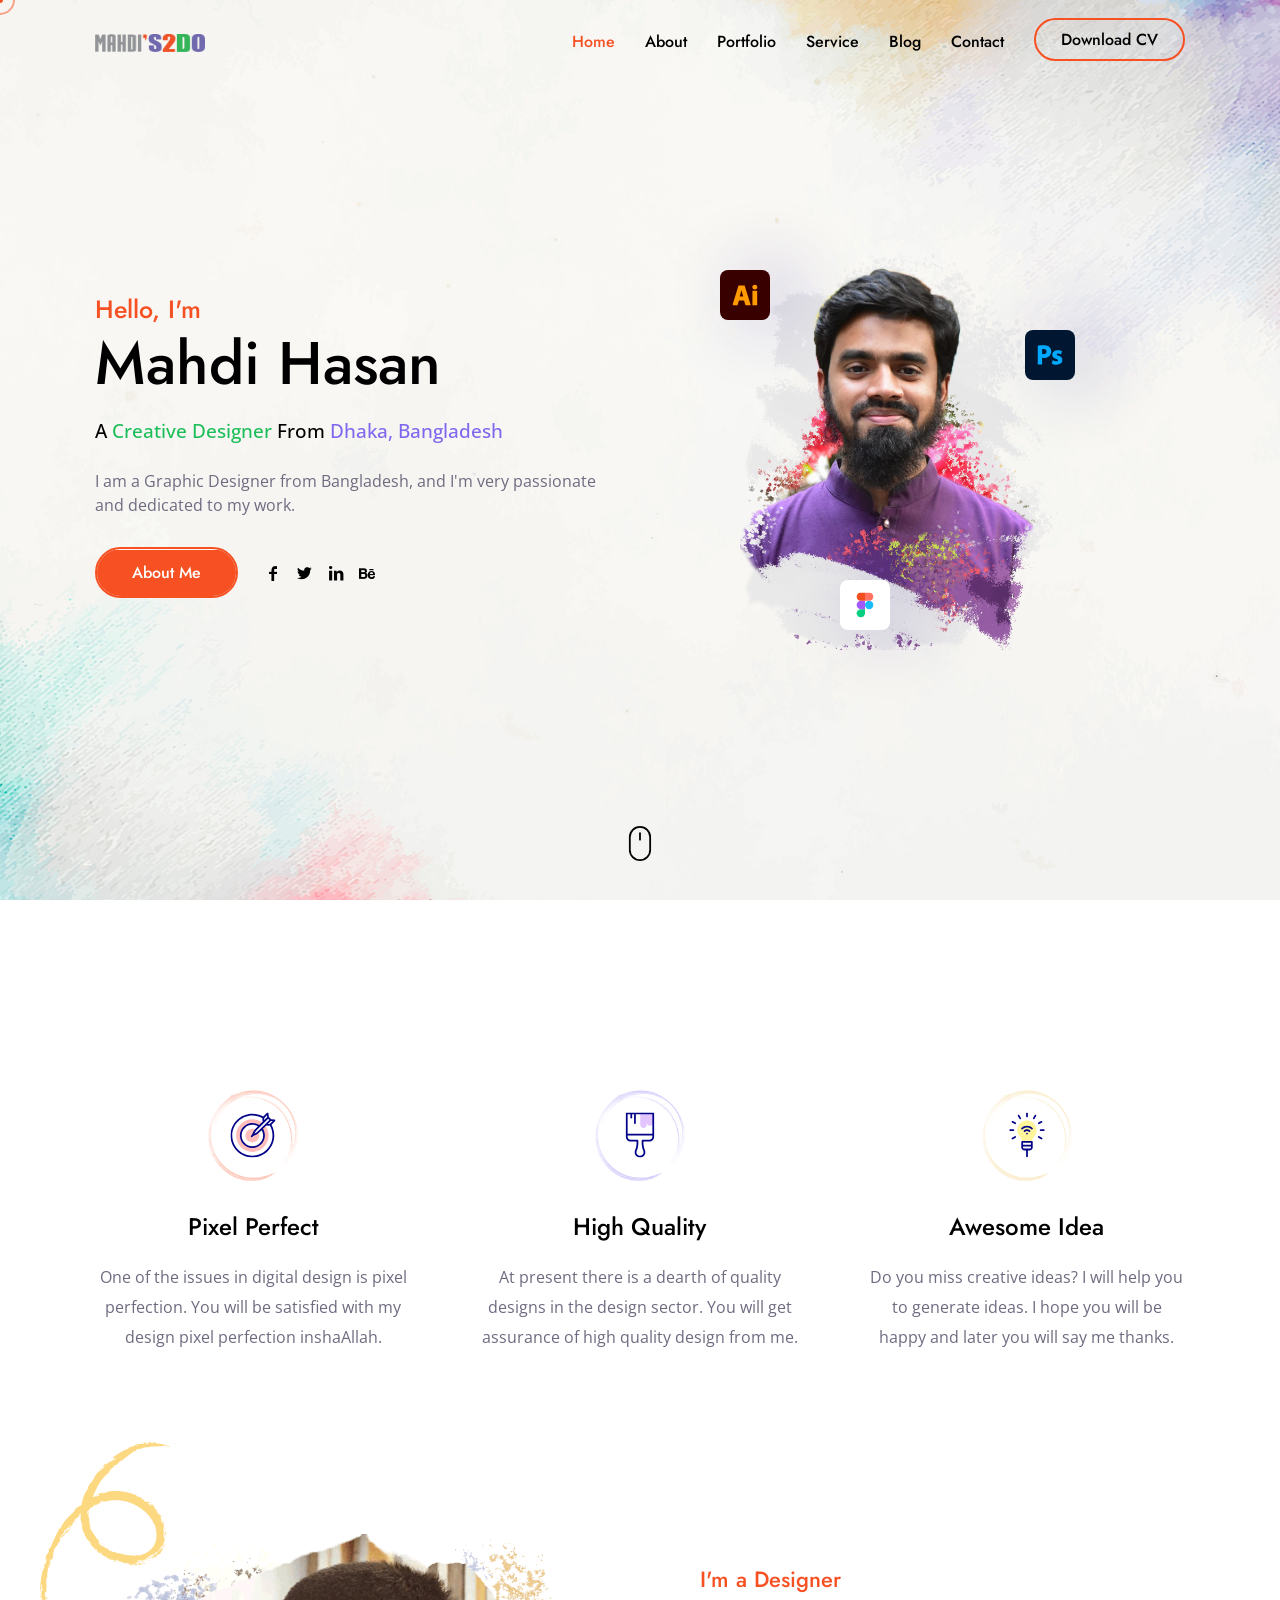
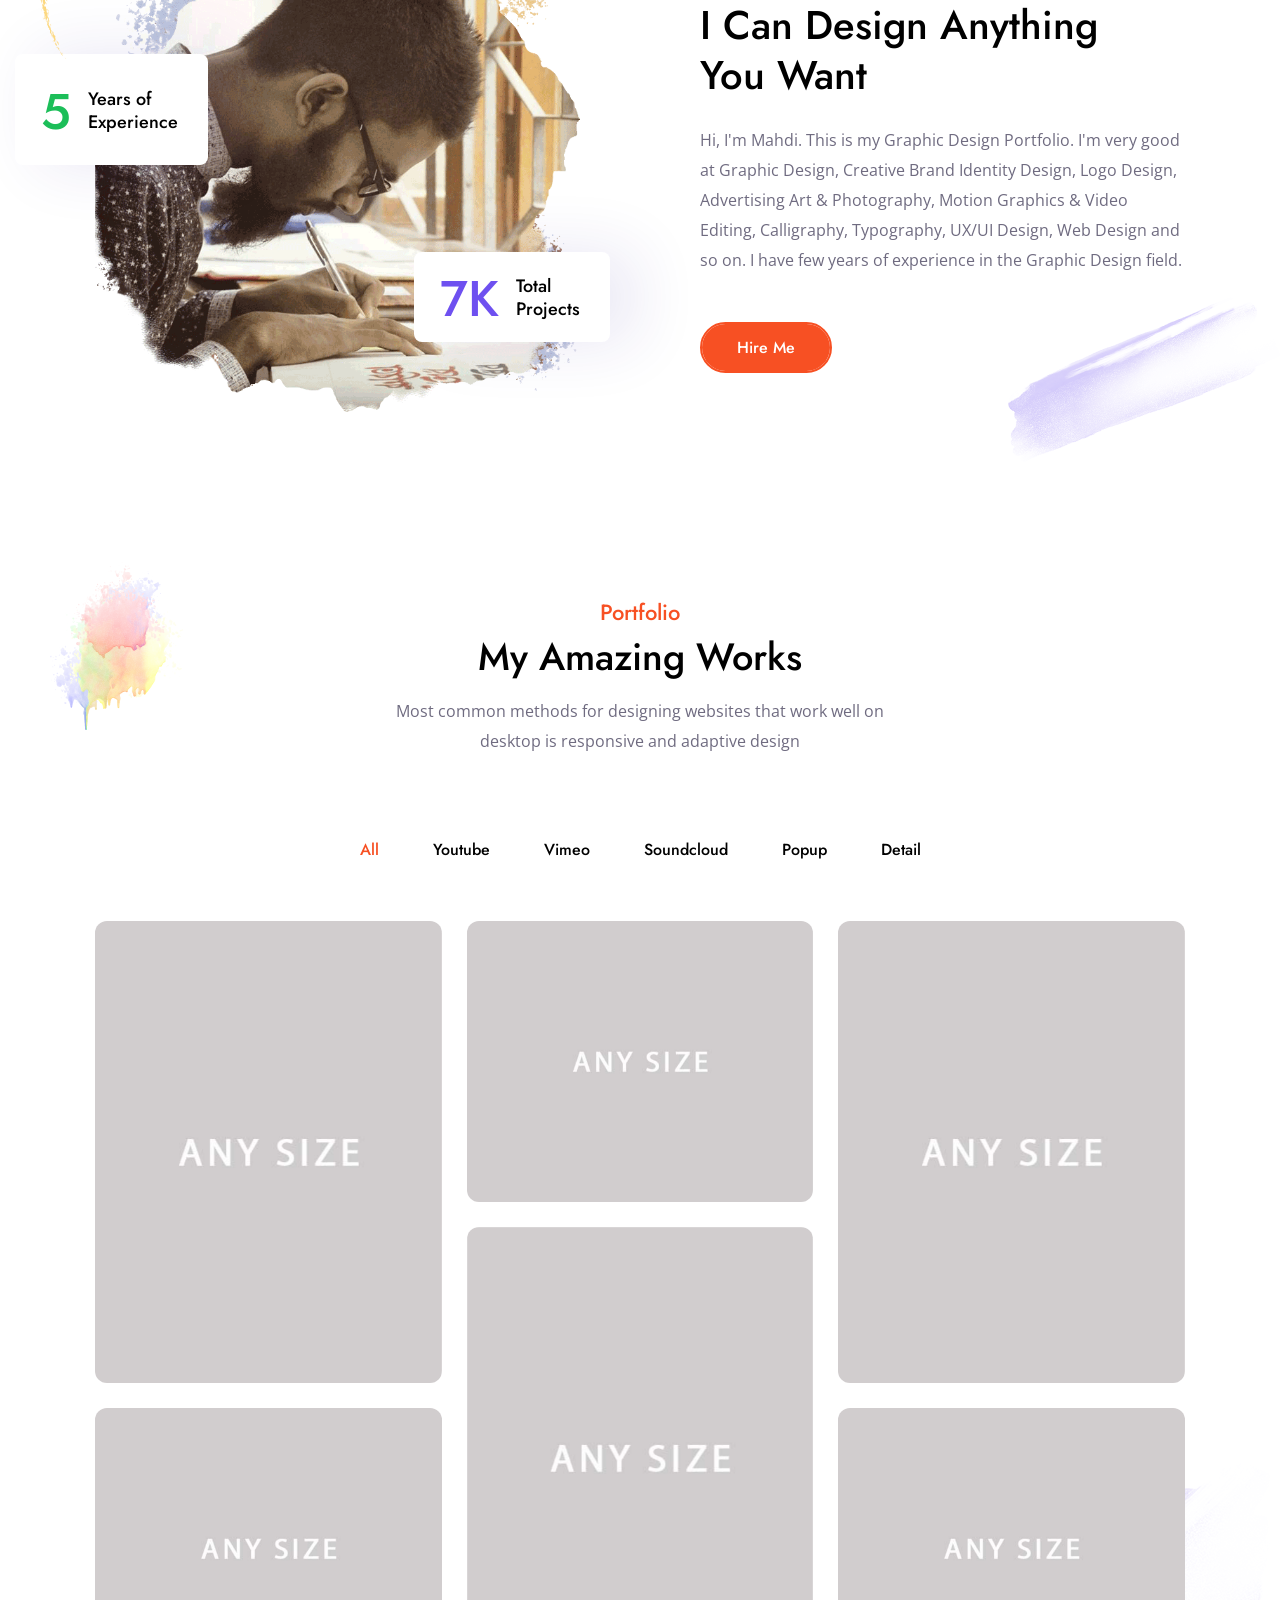
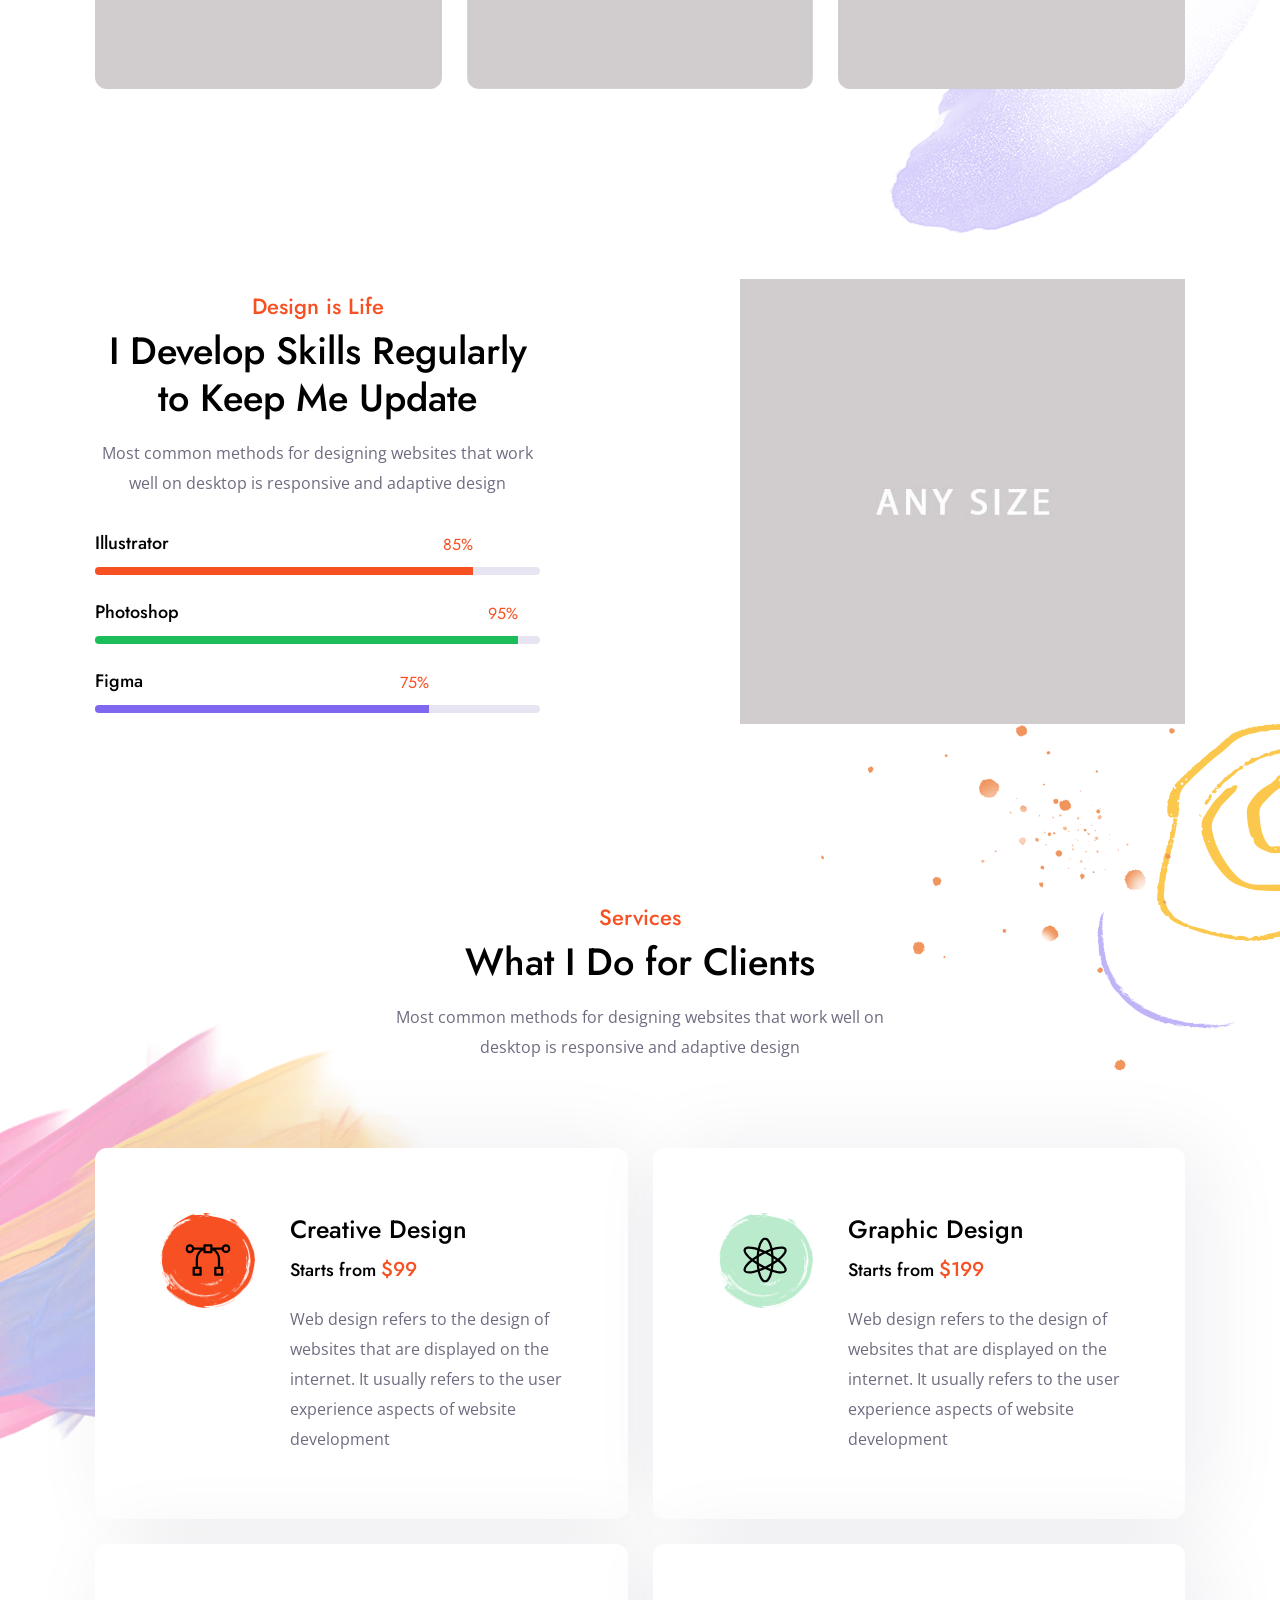
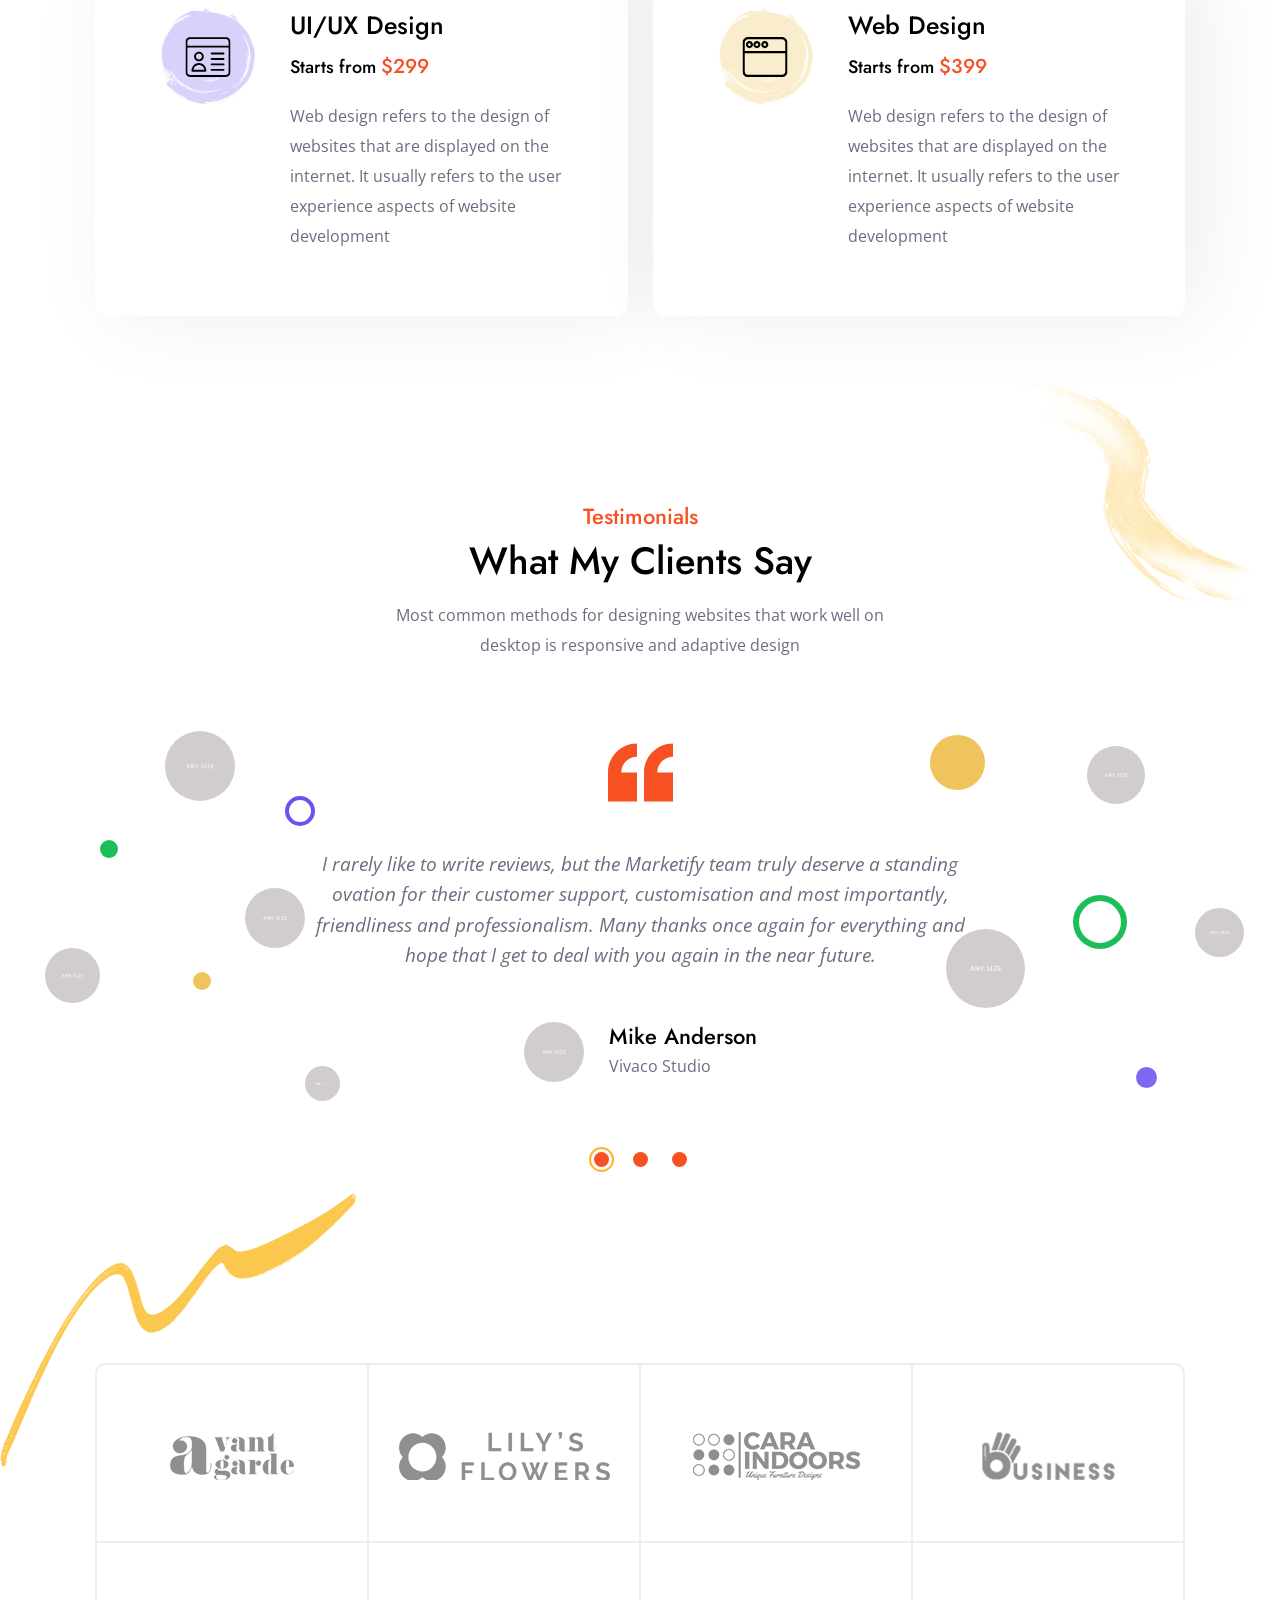
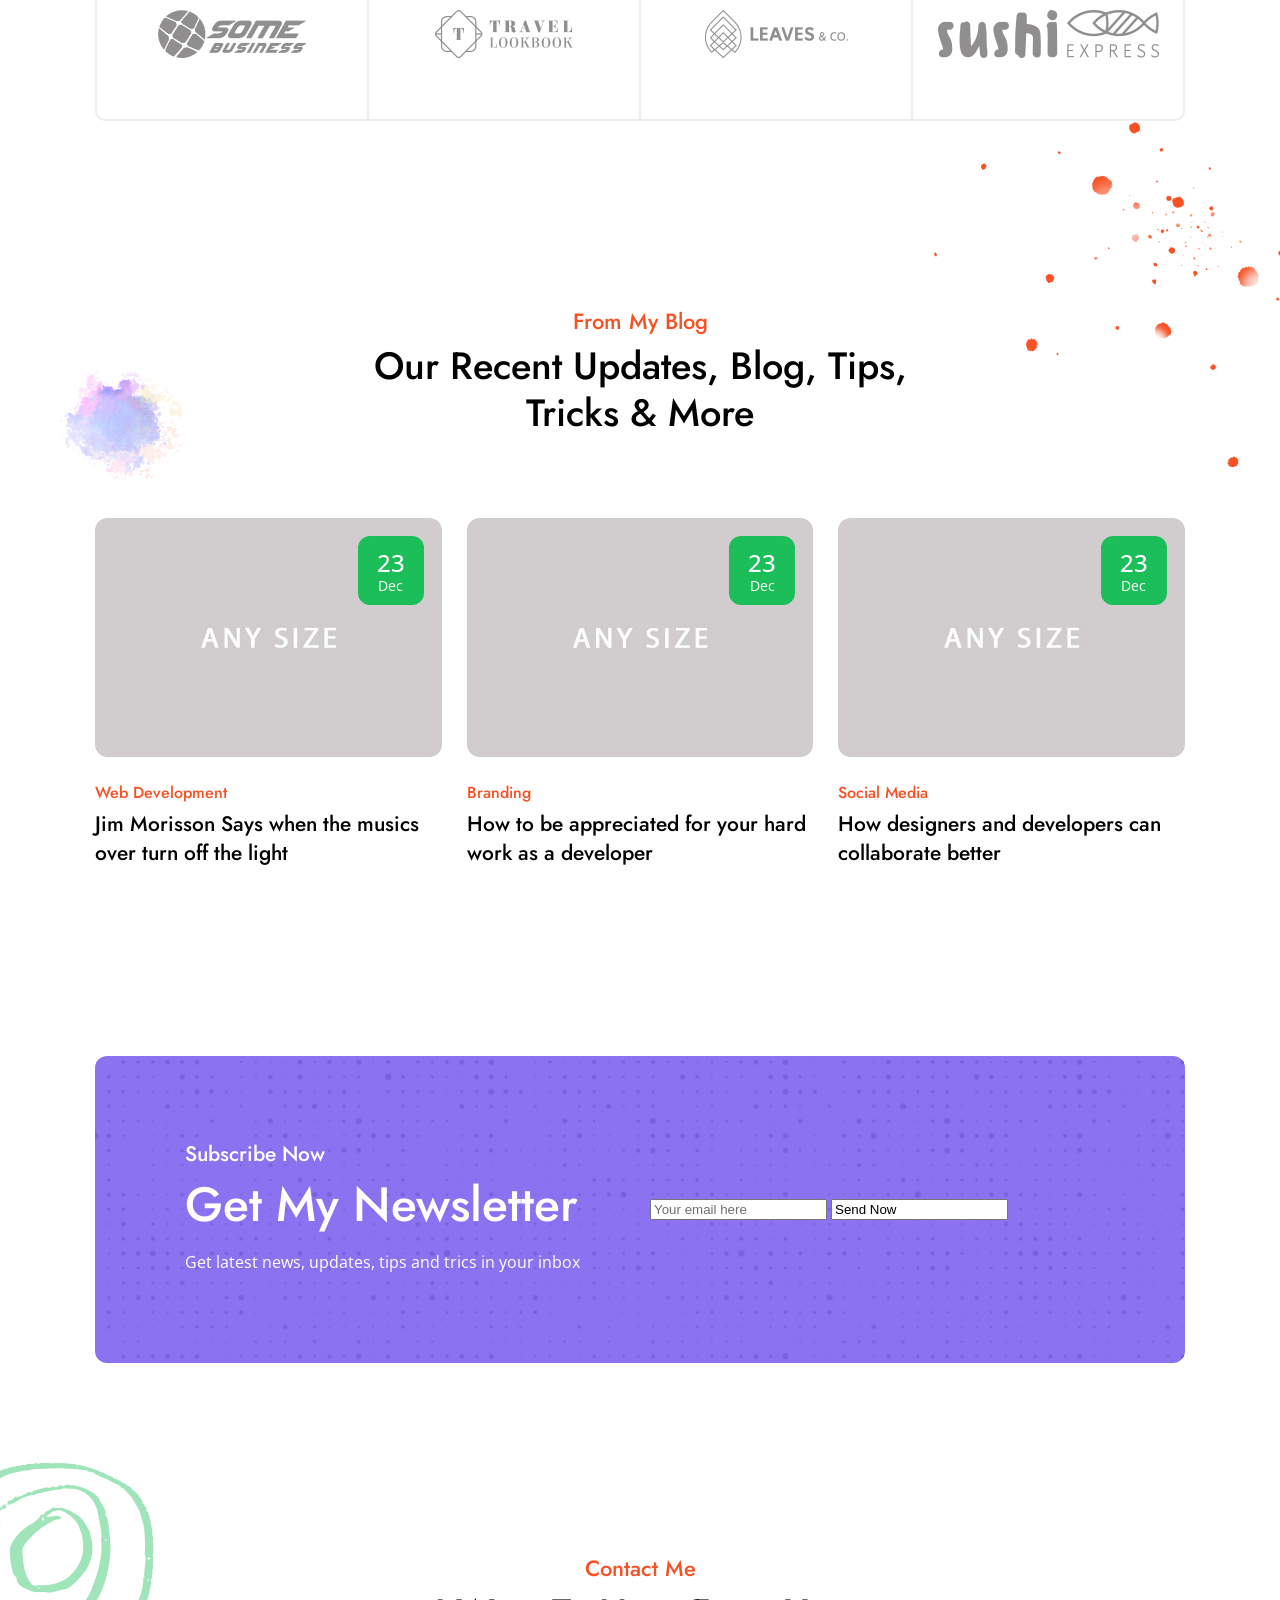
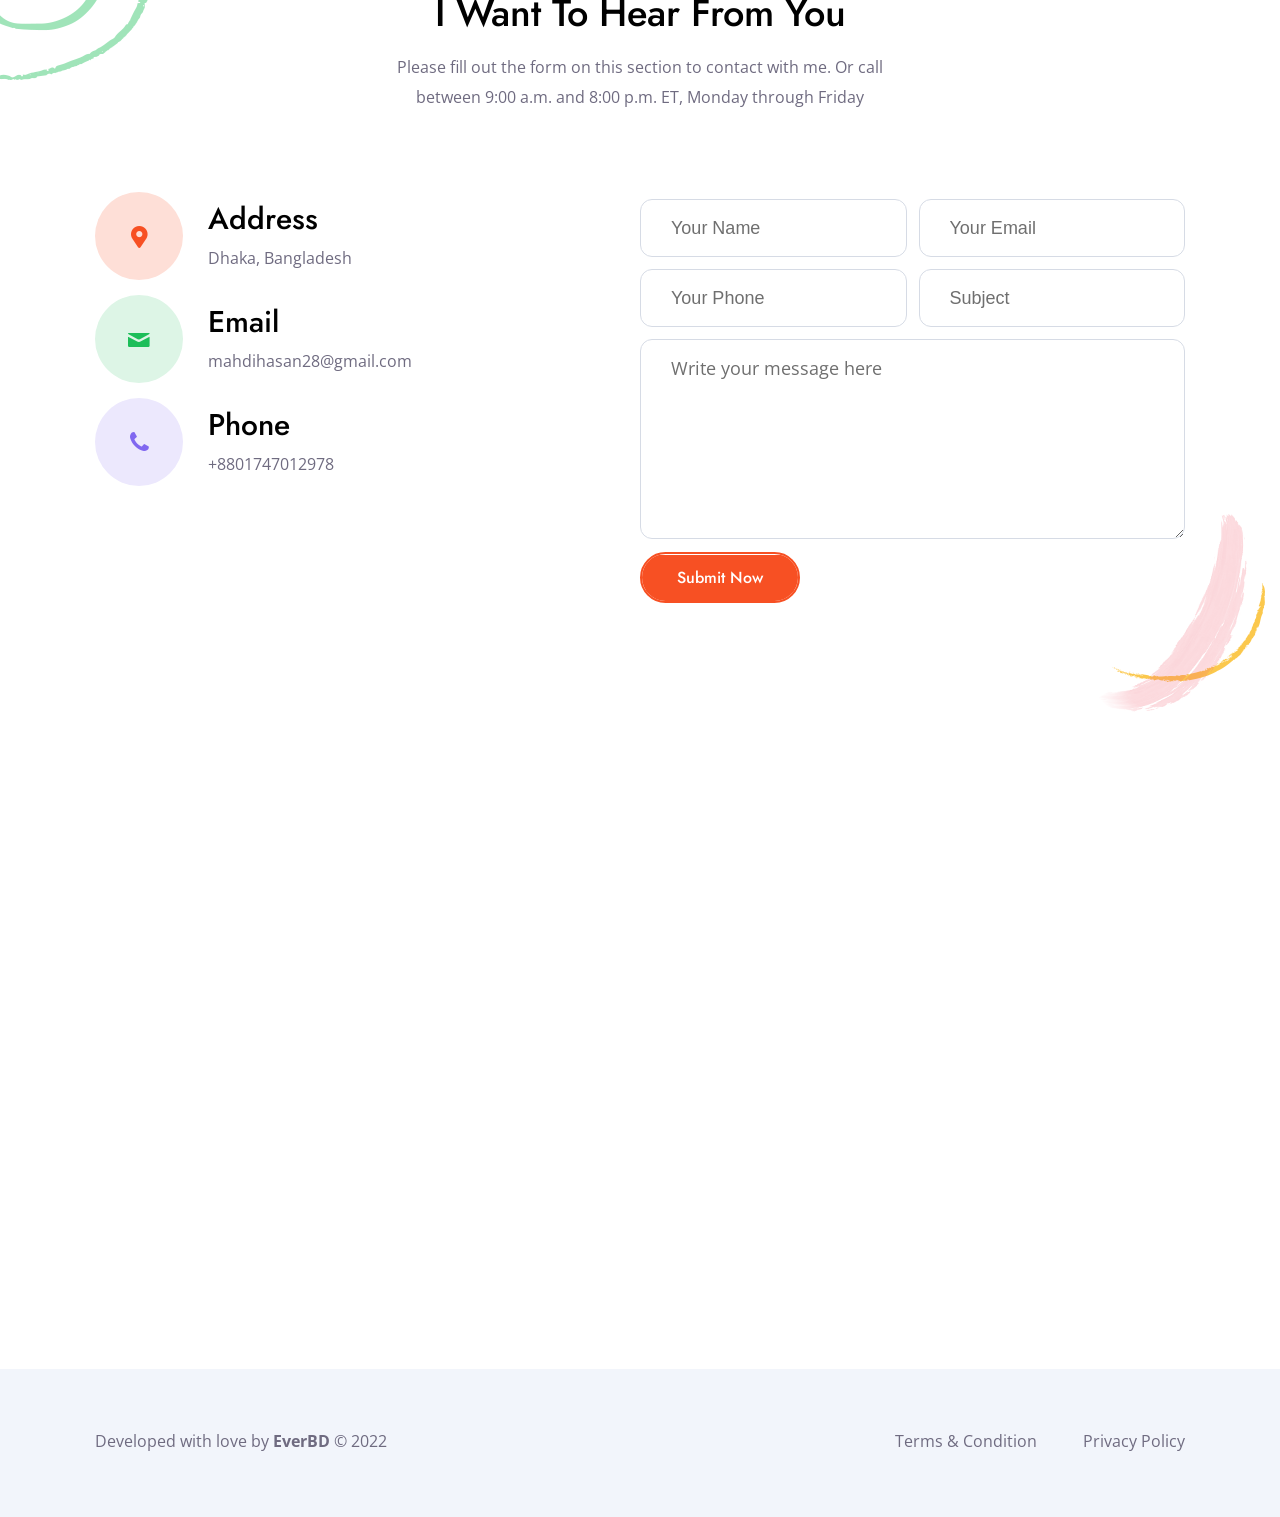
==== commit d1c06eb6: "youtube" ====
--- a/public/index.html
+++ b/public/index.html
@@ -2,993 +2,1053 @@
 <!--[if lt IE 7 ]><html class="ie ie6" lang="en"> <![endif]-->
 <!--[if IE 7 ]><html class="ie ie7" lang="en"> <![endif]-->
 <!--[if IE 8 ]><html class="ie ie8" lang="en"> <![endif]-->
-<!--[if (gte IE 9)|!(IE)]><!--><html lang="en"> <!--<![endif]-->
+<!--[if (gte IE 9)|!(IE)]><!-->
+<html lang="en">
+<!--<![endif]-->
 
 <head>
 
-<meta http-equiv="Content-Type" content="text/html; charset=utf-8" />
-
-<meta name="description" content="Name of your web site">
-<meta name="author" content="Marketify">
-
-<meta name="viewport" content="width=device-width, initial-scale=1, maximum-scale=1">
-
-<title>Mahdi'S2DO | Home</title>
-
-<!-- STYLES -->
-<link href="https://fonts.googleapis.com/css2?family=Jost:ital,wght@0,100;0,200;0,300;0,400;0,500;0,600;0,700;0,800;0,900;1,100;1,200;1,300;1,400;1,500;1,600;1,700;1,800;1,900&display=swap" rel="stylesheet">
-<link href="https://fonts.googleapis.com/css2?family=Open+Sans:ital,wght@0,300;0,400;0,500;0,600;0,700;0,800;1,300;1,400;1,500;1,600;1,700;1,800&display=swap" rel="stylesheet">
-
-<link rel="stylesheet" type="text/css" href="css/plugins.css" />
-<link rel="stylesheet" type="text/css" href="css/dark.css" />
-<link rel="stylesheet" type="text/css" href="css/style.css" />
-<!--[if lt IE 9]> <script type="text/javascript" src="js/modernizr.custom.js"></script> <![endif]-->
-<!-- /STYLES -->
+    <meta http-equiv="Content-Type" content="text/html; charset=utf-8" />
+
+    <meta name="description" content="Name of your web site">
+    <meta name="author" content="Marketify">
+
+    <meta name="viewport" content="width=device-width, initial-scale=1, maximum-scale=1">
+
+    <title>Mahdi'S2DO | Home</title>
+
+    <!-- STYLES -->
+    <link href="https://fonts.googleapis.com/css2?family=Jost:ital,wght@0,100;0,200;0,300;0,400;0,500;0,600;0,700;0,800;0,900;1,100;1,200;1,300;1,400;1,500;1,600;1,700;1,800;1,900&display=swap" rel="stylesheet">
+    <link href="https://fonts.googleapis.com/css2?family=Open+Sans:ital,wght@0,300;0,400;0,500;0,600;0,700;0,800;1,300;1,400;1,500;1,600;1,700;1,800&display=swap" rel="stylesheet">
+
+    <link rel="stylesheet" type="text/css" href="css/plugins.css" />
+    <link rel="stylesheet" type="text/css" href="css/dark.css" />
+    <link rel="stylesheet" type="text/css" href="css/style.css" />
+    <!--[if lt IE 9]> <script type="text/javascript" src="js/modernizr.custom.js"></script> <![endif]-->
+    <!-- /STYLES -->
 
 </head>
 
-<body> 
-	
-	<!-- PRELOADER -->
-	<div id="preloader">
-		<div class="loader_line"></div>
-	</div>
-	<!-- /PRELOADER -->
-	
-	<!-- WRAPPER ALL -->
-	<div class="dizme_tm_all_wrap" data-magic-cursor="show">
-	
-		<!-- MOBILE MENU -->
-		<div class="dizme_tm_mobile_menu">
-			<div class="mobile_menu_inner">
-				<div class="mobile_in">
-					<div class="logo">
-						<a href="#"><img src="img/logo/logo.png" alt="" /></a>
-					</div>
-					<div class="trigger">
-						<div class="hamburger hamburger--slider">
-							<div class="hamburger-box">
-								<div class="hamburger-inner"></div>
-							</div>
-						</div>
-					</div>
-				</div>
-			</div>
-			<div class="dropdown">
-				<div class="dropdown_inner">
-					<ul class="anchor_nav">
-						<li class="current"><a href="#home">Home</a></li>
-						<li><a href="#about">About</a></li>
-						<li><a href="#portfolio">Portfolio</a></li>
-						<li><a href="#service">Service</a></li>
-						<li><a href="#blog">Blog</a></li>
-						<li><a href="#contact">Contact</a></li>
-						<li class="download_cv"><a href="img/cv/1.jpg" download><span>Download CV</span></a></li>
-					</ul>
-				</div>
-			</div>
-		</div>
-		<!-- /MOBILE MENU -->
-	
-		<!-- HEADER -->
-		<div class="dizme_tm_header">
-			<div class="container">
-				<div class="inner">
-					<div class="logo">
-						<a href="#"><img src="img/logo/logo.png" alt="" /></a>
-					</div>
-					<div class="menu">
-						<ul class="anchor_nav">
-							<li class="current"><a href="#home">Home</a></li>
-							<li><a href="#about">About</a></li>
-							<li><a href="#portfolio">Portfolio</a></li>
-							<li><a href="#service">Service</a></li>
-							<li><a href="#blog">Blog</a></li>
-							<li><a href="#contact">Contact</a></li>
-							<li class="download_cv"><a target="_blank" href="https://drive.google.com/file/d/1q6tOhHeTakeqUG55LEH-5oxpL3T-5t2b/view?usp=sharing"download><span>Download CV</span></a></li>
-						</ul>
-					</div>
-				</div>
-			</div>
-		</div>
-		<!-- /HEADER -->
-		
-		<!-- HERO -->
-		<div class="dizme_tm_section" id="home">
-			<div class="dizme_tm_hero">
-				<div class="background" data-img-url="img/slider/1.jpg"></div>
-				<div class="container">
-					<div class="content">
-						<div class="details">
-							<div class="hello">
-								<h3 class="orangeText">Hello, I'm</h3>
-							</div>
-							<div class="name">
-								<h3>Mahdi Hasan</h3>
-							</div>
-							<div class="job">
-								<p>A <span class="greenText">Creative Designer</span> From <span class="purpleText">Dhaka, Bangladesh</span></p>
-							</div>
-							<div class="text">
-								<p>I am a Graphic Designer from Bangladesh, and I'm very passionate and dedicated to my work.</p>
-							</div>
-							<div class="button">
-								<div class="dizme_tm_button">
-									<a class="anchor" href="#about"><span>About Me</span></a>
-								</div>
-								<div class="social">
-									<ul>
-										<li><a target="_blank" href="https://www.facebook.com/mahdi.hasan.musafir/"><i class="icon-facebook-1"></i></a></li>
-										<li><a target="_blank" href="https://twitter.com/mahdihasan281"><i class="icon-twitter-1"></i></a></li>
-										<li><a target="_blank" href="https://www.linkedin.com/in/md-mahdi-hasan/"><i class="icon-linkedin-1"></i></a></li>
-										<li><a target="_blank" href="https://www.behance.net/mahdihasan28"><i class="icon-behance"></i></a></li>
-									</ul>
-								</div>
-							</div>
-						</div>
-						<div class="avatar">
-							<div class="image">
-								<img src="img/slider/avatar-me.png" alt="" />
-								<span class="skills illustrator anim_moveBottom"><img class="svg" src="img/svg/skills/illustrator.svg" alt="" /></span>
-								<span class="skills photoshop anim_moveBottom"><img class="svg" src="img/svg/skills/photoshop.svg" alt="" /></span>
-								<span class="skills figma anim_moveBottom"><img class="svg" src="img/svg/skills/figma.svg" alt="" /></span>
-							</div>
-						</div>
-					</div>
-				</div>
-				<div class="dizme_tm_down">
-					<a class="anchor" href="#about">
-						<svg width="26px" height="100%" viewBox="0 0 247 390" version="1.1" xmlns="http://www.w3.org/2000/svg" xmlns:xlink="http://www.w3.org/1999/xlink" style="fill-rule:evenodd;clip-rule:evenodd;stroke-linecap:round;stroke-linejoin:round;stroke-miterlimit:1.5;">
+<body>
+
+    <!-- PRELOADER -->
+    <div id="preloader">
+        <div class="loader_line"></div>
+    </div>
+    <!-- /PRELOADER -->
+
+    <!-- WRAPPER ALL -->
+    <div class="dizme_tm_all_wrap" data-magic-cursor="show">
+
+        <!-- MOBILE MENU -->
+        <div class="dizme_tm_mobile_menu">
+            <div class="mobile_menu_inner">
+                <div class="mobile_in">
+                    <div class="logo">
+                        <a href="#"><img src="img/logo/logo.png" alt="" /></a>
+                    </div>
+                    <div class="trigger">
+                        <div class="hamburger hamburger--slider">
+                            <div class="hamburger-box">
+                                <div class="hamburger-inner"></div>
+                            </div>
+                        </div>
+                    </div>
+                </div>
+            </div>
+            <div class="dropdown">
+                <div class="dropdown_inner">
+                    <ul class="anchor_nav">
+                        <li class="current"><a href="#home">Home</a></li>
+                        <li><a href="#about">About</a></li>
+                        <li><a href="#portfolio">Portfolio</a></li>
+                        <li><a href="#service">Service</a></li>
+                        <li><a href="#blog">Blog</a></li>
+                        <li><a href="#contact">Contact</a></li>
+                        <li class="download_cv"><a href="img/cv/1.jpg" download><span>Download CV</span></a></li>
+                    </ul>
+                </div>
+            </div>
+        </div>
+        <!-- /MOBILE MENU -->
+
+        <!-- HEADER -->
+        <div class="dizme_tm_header">
+            <div class="container">
+                <div class="inner">
+                    <div class="logo">
+                        <a href="#"><img src="img/logo/logo.png" alt="" /></a>
+                    </div>
+                    <div class="menu">
+                        <ul class="anchor_nav">
+                            <li class="current"><a href="#home">Home</a></li>
+                            <li><a href="#about">About</a></li>
+                            <li><a href="#portfolio">Portfolio</a></li>
+                            <li><a href="#service">Service</a></li>
+                            <li><a href="#blog">Blog</a></li>
+                            <li><a href="#contact">Contact</a></li>
+                            <li class="download_cv"><a target="_blank" href="https://drive.google.com/file/d/1q6tOhHeTakeqUG55LEH-5oxpL3T-5t2b/view?usp=sharing" download><span>Download CV</span></a></li>
+                        </ul>
+                    </div>
+                </div>
+            </div>
+        </div>
+        <!-- /HEADER -->
+
+        <!-- HERO -->
+        <div class="dizme_tm_section" id="home">
+            <div class="dizme_tm_hero">
+                <div class="background" data-img-url="img/slider/1.jpg"></div>
+                <div class="container">
+                    <div class="content">
+                        <div class="details">
+                            <div class="hello">
+                                <h3 class="orangeText">Hello, I'm</h3>
+                            </div>
+                            <div class="name">
+                                <h3>Mahdi Hasan</h3>
+                            </div>
+                            <div class="job">
+                                <p>A <span class="greenText">Creative Designer</span> From <span class="purpleText">Dhaka, Bangladesh</span></p>
+                            </div>
+                            <div class="text">
+                                <p>I am a Graphic Designer from Bangladesh, and I'm very passionate and dedicated to my work.</p>
+                            </div>
+                            <div class="button">
+                                <div class="dizme_tm_button">
+                                    <a class="anchor" href="#about"><span>About Me</span></a>
+                                </div>
+                                <div class="social">
+                                    <ul>
+                                        <li><a target="_blank" href="https://www.facebook.com/mahdi.hasan.musafir/"><i class="icon-facebook-1"></i></a></li>
+                                        <li><a target="_blank" href="https://twitter.com/mahdihasan281"><i class="icon-twitter-1"></i></a></li>
+                                        <li><a target="_blank" href="https://www.linkedin.com/in/md-mahdi-hasan/"><i class="icon-linkedin-1"></i></a></li>
+                                        <li><a target="_blank" href="https://www.behance.net/mahdihasan28"><i class="icon-behance"></i></a></li>
+                                    </ul>
+                                </div>
+                            </div>
+                        </div>
+                        <div class="avatar">
+                            <div class="image">
+                                <img src="img/slider/avatar-me.png" alt="" />
+                                <span class="skills illustrator anim_moveBottom"><img class="svg" src="img/svg/skills/illustrator.svg" alt="" /></span>
+                                <span class="skills photoshop anim_moveBottom"><img class="svg" src="img/svg/skills/photoshop.svg" alt="" /></span>
+                                <span class="skills figma anim_moveBottom"><img class="svg" src="img/svg/skills/figma.svg" alt="" /></span>
+                            </div>
+                        </div>
+                    </div>
+                </div>
+                <div class="dizme_tm_down">
+                    <a class="anchor" href="#about">
+                        <svg width="26px" height="100%" viewBox="0 0 247 390" version="1.1" xmlns="http://www.w3.org/2000/svg" xmlns:xlink="http://www.w3.org/1999/xlink" style="fill-rule:evenodd;clip-rule:evenodd;stroke-linecap:round;stroke-linejoin:round;stroke-miterlimit:1.5;">
 							<path id="wheel" d="M123.359,79.775l0,72.843" style="fill:none;stroke:#000;stroke-width:20px;"/>
 							<path id="mouse" d="M236.717,123.359c0,-62.565 -50.794,-113.359 -113.358,-113.359c-62.565,0 -113.359,50.794 -113.359,113.359l0,143.237c0,62.565 50.794,113.359 113.359,113.359c62.564,0 113.358,-50.794 113.358,-113.359l0,-143.237Z" style="fill:none;stroke:#000;stroke-width:20px;"/>
 						</svg>
-					</a>
-				</div>
-			</div>
-		</div>
-		<!-- HERO -->
-		
-		<!-- PROCESS -->
-		<div class="dizme_tm_section">
-			<div class="dizme_tm_process">
-				<div class="container">
-					<div class="list">
-						<ul>
-							<li class="wow fadeInUp" data-wow-duration="1s">
-								<div class="list_inner">
-									<div class="icon">
-										<span>
+                    </a>
+                </div>
+            </div>
+        </div>
+        <!-- HERO -->
+
+        <!-- PROCESS -->
+        <div class="dizme_tm_section">
+            <div class="dizme_tm_process">
+                <div class="container">
+                    <div class="list">
+                        <ul>
+                            <li class="wow fadeInUp" data-wow-duration="1s">
+                                <div class="list_inner">
+                                    <div class="icon">
+                                        <span>
 											<img class="brush" src="img/brushes/process/1.png" alt="" />
 											<img class="svg" src="img/svg/process/target.svg" alt="" />
 										</span>
-									</div>
-									<div class="title">
-										<h3>Pixel Perfect</h3>
-									</div>
-									<div class="text">
-										<p>One of the issues in digital design is pixel perfection. You will be satisfied with my design pixel perfection inshaAllah.</p>
-									</div>
-								</div>
-							</li>
-							<li class="wow fadeInUp" data-wow-duration="1s" data-wow-delay="0.2s">
-								<div class="list_inner">
-									<div class="icon">
-										<span>
+                                    </div>
+                                    <div class="title">
+                                        <h3>Pixel Perfect</h3>
+                                    </div>
+                                    <div class="text">
+                                        <p>One of the issues in digital design is pixel perfection. You will be satisfied with my design pixel perfection inshaAllah.</p>
+                                    </div>
+                                </div>
+                            </li>
+                            <li class="wow fadeInUp" data-wow-duration="1s" data-wow-delay="0.2s">
+                                <div class="list_inner">
+                                    <div class="icon">
+                                        <span>
 											<img class="brush" src="img/brushes/process/2.png" alt="" />
 											<img class="svg" src="img/svg/process/brush.svg" alt="" />
 										</span>
-									</div>
-									<div class="title">
-										<h3>High Quality</h3>
-									</div>
-									<div class="text">
-										<p>At present there is a dearth of quality designs in the design sector. You will get assurance of high quality design from me.</p>
-									</div>
-								</div>
-							</li>
-							<li class="wow fadeInUp" data-wow-duration="1s" data-wow-delay="0.4s">
-								<div class="list_inner">
-									<div class="icon">
-										<span>
+                                    </div>
+                                    <div class="title">
+                                        <h3>High Quality</h3>
+                                    </div>
+                                    <div class="text">
+                                        <p>At present there is a dearth of quality designs in the design sector. You will get assurance of high quality design from me.</p>
+                                    </div>
+                                </div>
+                            </li>
+                            <li class="wow fadeInUp" data-wow-duration="1s" data-wow-delay="0.4s">
+                                <div class="list_inner">
+                                    <div class="icon">
+                                        <span>
 											<img class="brush" src="img/brushes/process/3.png" alt="" />
 											<img class="svg" src="img/svg/process/energy.svg" alt="" />
 										</span>
-									</div>
-									<div class="title">
-										<h3>Awesome Idea</h3>
-									</div>
-									<div class="text">
-										<p>Do you miss creative ideas? I will help you to generate ideas. I hope you will be happy and later you will say me thanks.</p>
-									</div>
-								</div>
-							</li>
-						</ul>
-					</div>
-				</div>
-			</div>
-		</div>
-		<!-- /PROCESS -->
-		
-		<!-- ABOUT -->
-		<div class="dizme_tm_section" id="about">
-			<div class="dizme_tm_about">
-				<div class="container">
-					<div class="wrapper">
-						<div class="left">
-							<div class="image">
-								<img src="img/about/1.1.png" alt="" />
-								<div class="numbers year">
-									<div class="wrapper">
-										<h3><span class="dizme_tm_counter" data-from="0" data-to="06" data-speed="2000">0</span></h3>
-										<span class="name">Years of<br />Experience</span>
-									</div>
-								</div>
-								<div class="numbers project">
-									<div class="wrapper">
-										<h3><span class="dizme_tm_counter" data-from="0" data-to="9" data-speed="2000">0</span>K</h3>
-										<span class="name">Total<br />Projects</span>
-									</div>
-								</div>
-							</div>
-						</div>
-						<div class="right">
-							<div class="title wow fadeInUp" data-wow-duration="1s">
-								<span>I'm a Designer</span>
-								<h3>I Can Design Anything You Want</h3>
-							</div>
-							<div class="text wow fadeInUp" data-wow-duration="1s">
-								<p>Hi, I'm Mahdi. This is my Graphic Design Portfolio. I'm very
-									good at UX/UI Design, Creative Brand Identity Design, Logo Design, Advertising Art & Photography, Motion
-									Graphics & Video Editing, Calligraphy, Typography and so on. I have few years of experience in
-									the Graphic Design field.</p>
-							</div>
-							<div class="dizme_tm_button wow fadeInUp" data-wow-duration="1s">
-								<a class="anchor" href="#contact"><span>Hire Me</span></a>
-							</div>
-						</div>
-					</div>
-				</div>
-				<div class="brush_1 wow fadeInLeft" data-wow-duration="1s"><img src="img/brushes/about/1.png" alt="" /></div>
-				<div class="brush_2 wow fadeInRight" data-wow-duration="1s"><img src="img/brushes/about/2.png" alt="" /></div>
-			</div>
-		</div>
-		<!-- /ABOUT -->
-		
-		<!-- PORTFOLIO -->
-		<div class="dizme_tm_section" id="portfolio">
-			<div class="dizme_tm_portfolio">
-				<div class="container">
-					<div class="dizme_tm_main_title" data-align="center">
-						<span>Portfolio</span>
-						<h3>My Amazing Works</h3>
-						<p>Most common methods for designing websites that work well on desktop is responsive and adaptive design</p>
-					</div>
-					<div class="portfolio_filter">
-						<ul>
-							<li><a href="#" class="current" data-filter="*">All</a></li>
-							<li><a href="#" data-filter=".youtube">Youtube</a></li>
-							<li><a href="#" data-filter=".vimeo">Vimeo</a></li>
-							<li><a href="#" data-filter=".soundcloud">Soundcloud</a></li>
-							<li><a href="#" data-filter=".popup">Popup</a></li>
-							<li><a href="#" data-filter=".detail">Detail</a></li>
-						</ul>
-					</div>
-					<div class="dizme_tm_portfolio_titles"></div>
-					<div class="portfolio_list wow fadeInUp" data-wow-duration="1s">
-						<ul class="gallery_zoom grid">
-							<li class="youtube grid-item">
-								<div class="inner">
-									<div class="entry dizme_tm_portfolio_animation_wrap" data-title="Mockup Shape" data-category="Youtube">
-										<a class="popup-youtube" href="https://www.youtube.com/watch?v=7e90gBu4pas">
-											<img src="img/thumbs/42-56.jpg" alt="" />
-											<div class="main" data-img-url="img/portfolio/1.jpg"></div>
-										</a>
-									</div>
-									<div class="mobile_title">
-										<h3>Mockup Shape</h3>
-										<span>Youtube</span>
-									</div>
-								</div>
-							</li>
-							<li class="vimeo grid-item">
-								<div class="inner">
-									<div class="entry dizme_tm_portfolio_animation_wrap" data-title="Ave Bottle" data-category="Vimeo">
-										<a class="popup-vimeo" href="https://vimeo.com/337293658">
-											<img src="img/thumbs/42-34.jpg" alt="" />
-											<div class="main" data-img-url="img/portfolio/2.jpg"></div>
-										</a>
-									</div>
-									<div class="mobile_title">
-										<h3>Ave Bottle</h3>
-										<span>Vimeo</span>
-									</div>
-								</div>
-							</li>
-							<li class="soundcloud grid-item">
-								<div class="inner">
-									<div class="entry dizme_tm_portfolio_animation_wrap" data-title="Magic Art" data-category="Soundcloud">
-										<a class="soundcloude_link mfp-iframe audio" href="https://w.soundcloud.com/player/?url=https%3A//api.soundcloud.com/tracks/471954807&color=%23ff5500&auto_play=true&hide_related=false&show_comments=true&show_user=true&show_reposts=false&show_teaser=true&visual=true">
-											<img src="img/thumbs/42-56.jpg" alt="" />
-											<div class="main" data-img-url="img/portfolio/3.jpg"></div>
-										</a>
-									</div>
-									<div class="mobile_title">
-										<h3>Magic Art</h3>
-										<span>Soundcloud</span>
-									</div>
-								</div>
-							</li>
-							<li class="popup grid-item">
-								<div class="inner">
-									<div class="entry dizme_tm_portfolio_animation_wrap" data-title="Scott Felix" data-category="Popup">
-										<a class="zoom" href="img/portfolio/5.jpg">
-											<img src="img/thumbs/42-56.jpg" alt="" />
-											<div class="main" data-img-url="img/portfolio/5.jpg"></div>
-										</a>
-									</div>
-									<div class="mobile_title">
-										<h3>Blue Lemon</h3>
-										<span>Popup</span>
-									</div>
-								</div>
-							</li>
-							<li class="popup grid-item">
-								<div class="inner">
-									<div class="entry dizme_tm_portfolio_animation_wrap" data-title="Art Stone" data-category="Popup">
-										<a class="zoom" href="img/portfolio/4.jpg">
-											<img src="img/thumbs/42-34.jpg" alt="" />
-											<div class="main" data-img-url="img/portfolio/4.jpg"></div>
-										</a>
-									</div>
-									<div class="mobile_title">
-										<h3>Art Stone</h3>
-										<span>Popup</span>
-									</div>
-								</div>
-							</li>
-							<li class="detail grid-item">
-								<div class="inner">
-									<div class="entry dizme_tm_portfolio_animation_wrap" data-title="Global Evolution" data-category="Detail">
-										<a class="portfolio_popup" href="#">
-											<img src="img/thumbs/42-34.jpg" alt="" />
-											<div class="main" data-img-url="img/portfolio/6.jpg"></div>
-										</a>
-									</div>
-									<div class="mobile_title">
-										<h3>Global Evolution</h3>
-										<span>Detail</span>
-									</div>
-
-									<div class="hidden_content">
-										<div class="popup_details">
-											<div class="main_details">
-												<div class="textbox">
-													<p>We live in a world where we need to move quickly and iterate on our ideas as flexibly as possible.</p>
-													<p>Mockups are useful both for the creative phase of the project - for instance when you're trying to figure out your user flows or the proper visual hierarchy - and the production phase when they phase when they will represent the target product. Building mockups strikes the ideal balance ease of modification.</p>
-												</div>
-												<div class="detailbox">
-													<ul>
-														<li>
-															<span class="first">Client</span>
-															<span>Alvaro Morata</span>
-														</li>
-														<li>
-															<span class="first">Category</span>
-															<span><a href="#">Detail</a></span>
-														</li>
-														<li>
-															<span class="first">Date</span>
-															<span>March 07, 2021</span>
-														</li>
-													</ul>
-												</div>
-											</div>
-											<div class="additional_images">
-												<ul>
-													<li>
-														<div class="list_inner">
-															<div class="my_image">
-																<img src="img/thumbs/4-2.jpg" alt="" />
-																<div class="main" data-img-url="img/portfolio/1.jpg"></div>
-															</div>
-														</div>
-													</li>
-													<li>
-														<div class="list_inner">
-															<div class="my_image">
-																<img src="img/thumbs/4-2.jpg" alt="" />
-																<div class="main" data-img-url="img/portfolio/2.jpg"></div>
-															</div>
-														</div>
-													</li>
-													<li>
-														<div class="list_inner">
-															<div class="my_image">
-																<img src="img/thumbs/4-2.jpg" alt="" />
-																<div class="main" data-img-url="img/portfolio/3.jpg"></div>
-															</div>
-														</div>
-													</li>
-												</ul>
-											</div>
-										</div>
-									</div>
-
-								</div>
-							</li>
-						</ul>
-					</div>
-				</div>
-				<div class="brush_1 wow zoomIn" data-wow-duration="1s"><img src="img/brushes/portfolio/1.png" alt="" /></div>
-				<div class="brush_2 wow fadeInRight" data-wow-duration="1s"><img src="img/brushes/portfolio/2.png" alt="" /></div>
-			</div>
-		</div>
-		<!-- /PORTFOLIO -->
-		
-		<!-- SKILLS -->
-		<div class="dizme_tm_section">
-			<div class="dizme_tm_skills">
-				<div class="container">
-					<div class="wrapper">
-						<div class="left">
-							<div class="dizme_tm_main_title wow fadeInUp" data-wow-duration="1s" data-align="left">
-								<span>Design is Life</span>
-								<h3>I Develop Skills Regularly to Keep Me Update</h3>
-								<p>Most common methods for designing websites that work well on desktop is responsive and adaptive design</p>
-							</div>
-							<div class="dodo_progress wow fadeInUp" data-wow-duration="1s">
-								<div class="progress_inner" data-value="85" data-color="#f75023">
-									<span><span class="label">Illustrator</span><span class="number">85%</span></span>
-									<div class="background"><div class="bar"><div class="bar_in"></div></div></div>
-								</div>
-								<div class="progress_inner" data-value="95" data-color="#1cbe59">
-									<span><span class="label">Photoshop</span><span class="number">95%</span></span>
-									<div class="background"><div class="bar"><div class="bar_in"></div></div></div>
-								</div>
-								<div class="progress_inner" data-value="75" data-color="#8067f0">
-									<span><span class="label">Figma</span><span class="number">75%</span></span>
-									<div class="background"><div class="bar"><div class="bar_in"></div></div></div>
-								</div>
-							</div>
-						</div>
-						<div class="right">
-							<img src="img/skills/1.jpg" alt="" />
-						</div>
-					</div>
-				</div>
-			</div>
-		</div>
-		<!-- /SKILLS -->
-		
-		<!-- SERVICES -->
-		<div class="dizme_tm_section" id="service">
-			<div class="dizme_tm_services">
-				<div class="container">
-					<div class="dizme_tm_main_title" data-align="center">
-						<span>Services</span>
-						<h3>What I Do for Clients</h3>
-						<p>Most common methods for designing websites that work well on desktop is responsive and adaptive design</p>
-					</div>
-					<div class="service_list">
-						<ul>
-							<li class="wow fadeInLeft" data-wow-duration="1s">
-								<div class="list_inner tilt-effect">
-									<span class="icon">
-										<img class="svg" src="img/svg/service/anchor.svg" alt="" />
-										<img class="back" src="img/brushes/service/1.png" alt="" />
+                                    </div>
+                                    <div class="title">
+                                        <h3>Awesome Idea</h3>
+                                    </div>
+                                    <div class="text">
+                                        <p>Do you miss creative ideas? I will help you to generate ideas. I hope you will be happy and later you will say me thanks.</p>
+                                    </div>
+                                </div>
+                            </li>
+                        </ul>
+                    </div>
+                </div>
+            </div>
+        </div>
+        <!-- /PROCESS -->
+
+        <!-- ABOUT -->
+        <div class="dizme_tm_section" id="about">
+            <div class="dizme_tm_about">
+                <div class="container">
+                    <div class="wrapper">
+                        <div class="left">
+                            <div class="image">
+                                <img src="img/about/1.1.png" alt="" />
+                                <div class="numbers year">
+                                    <div class="wrapper">
+                                        <h3><span class="dizme_tm_counter" data-from="0" data-to="06" data-speed="2000">0</span></h3>
+                                        <span class="name">Years of<br />Experience</span>
+                                    </div>
+                                </div>
+                                <div class="numbers project">
+                                    <div class="wrapper">
+                                        <h3><span class="dizme_tm_counter" data-from="0" data-to="9" data-speed="2000">0</span>K</h3>
+                                        <span class="name">Total<br />Projects</span>
+                                    </div>
+                                </div>
+                            </div>
+                        </div>
+                        <div class="right">
+                            <div class="title wow fadeInUp" data-wow-duration="1s">
+                                <span>I'm a Designer</span>
+                                <h3>I Can Design Anything You Want</h3>
+                            </div>
+                            <div class="text wow fadeInUp" data-wow-duration="1s">
+                                <p>Hi, I'm Mahdi. This is my Graphic Design Portfolio. I'm very good at Graphic Design, Creative Brand Identity Design, Logo Design, Advertising Art & Photography, Motion Graphics & Video Editing, Calligraphy, Typography,
+                                    UX/UI Design, Web Design and so on. I have few years of experience in the Graphic Design field.</p>
+                            </div>
+                            <div class="dizme_tm_button wow fadeInUp" data-wow-duration="1s">
+                                <a class="anchor" href="#contact"><span>Hire Me</span></a>
+                            </div>
+                        </div>
+                    </div>
+                </div>
+                <div class="brush_1 wow fadeInLeft" data-wow-duration="1s"><img src="img/brushes/about/1.png" alt="" /></div>
+                <div class="brush_2 wow fadeInRight" data-wow-duration="1s"><img src="img/brushes/about/2.png" alt="" /></div>
+            </div>
+        </div>
+        <!-- /ABOUT -->
+
+        <!-- PORTFOLIO -->
+        <div class="dizme_tm_section" id="portfolio">
+            <div class="dizme_tm_portfolio">
+                <div class="container">
+                    <div class="dizme_tm_main_title" data-align="center">
+                        <span>Portfolio</span>
+                        <h3>My Amazing Works</h3>
+                        <p>Most common methods for designing websites that work well on desktop is responsive and adaptive design</p>
+                    </div>
+                    <div class="portfolio_filter">
+                        <ul>
+                            <li><a href="#" class="current" data-filter="*">All</a></li>
+                            <li><a href="#" data-filter=".youtube">Youtube</a></li>
+                            <li><a href="#" data-filter=".vimeo">Vimeo</a></li>
+                            <li><a href="#" data-filter=".soundcloud">Soundcloud</a></li>
+                            <li><a href="#" data-filter=".popup">Popup</a></li>
+                            <li><a href="#" data-filter=".detail">Detail</a></li>
+                        </ul>
+                    </div>
+                    <div class="dizme_tm_portfolio_titles"></div>
+                    <div class="portfolio_list wow fadeInUp" data-wow-duration="1s">
+                        <ul class="gallery_zoom grid">
+                            <li class="youtube grid-item">
+                                <div class="inner">
+                                    <div class="entry dizme_tm_portfolio_animation_wrap" data-title="Mockup Shape" data-category="Youtube">
+
+                                        <a class="popup-youtube" href="https://www.youtube.com/watch?v=gn4ONChSdek">
+                                            <img src="img/thumbs/42-56.jpg " alt=" " />
+                                            <div class="main " data-img-url="img/portfolio/1.jpg "></div>
+                                        </a>
+                                    </div>
+                                    <div class="mobile_title ">
+                                        <h3>Mockup Shape</h3>
+                                        <span>Youtube</span>
+                                    </div>
+                                </div>
+                            </li>
+                            <li class="vimeo grid-item ">
+                                <div class="inner ">
+                                    <div class="entry dizme_tm_portfolio_animation_wrap " data-title="Ave Bottle " data-category="Vimeo ">
+                                        <a class="popup-vimeo " href="https://vimeo.com/337293658 ">
+                                            <img src="img/thumbs/42-34.jpg " alt=" " />
+                                            <div class="main " data-img-url="img/portfolio/2.jpg "></div>
+                                        </a>
+                                    </div>
+                                    <div class="mobile_title ">
+                                        <h3>Ave Bottle</h3>
+                                        <span>Vimeo</span>
+                                    </div>
+                                </div>
+                            </li>
+                            <li class="soundcloud grid-item ">
+                                <div class="inner ">
+                                    <div class="entry dizme_tm_portfolio_animation_wrap " data-title="Magic Art " data-category="Soundcloud ">
+                                        <a class="soundcloude_link mfp-iframe audio " href="https://w.soundcloud.com/player/?url=https%3A//api.soundcloud.com/tracks/471954807&color=%23ff5500&auto_play=true&hide_related=false&show_comments=true&show_user=true&show_reposts=false&show_teaser=true&visual=true ">
+                                            <img src="img/thumbs/42-56.jpg " alt=" " />
+                                            <div class="main " data-img-url="img/portfolio/3.jpg "></div>
+                                        </a>
+                                    </div>
+                                    <div class="mobile_title ">
+                                        <h3>Magic Art</h3>
+                                        <span>Soundcloud</span>
+                                    </div>
+                                </div>
+                            </li>
+                            <li class="popup grid-item ">
+                                <div class="inner ">
+                                    <div class="entry dizme_tm_portfolio_animation_wrap " data-title="Scott Felix " data-category="Popup ">
+                                        <a class="zoom " href="img/portfolio/5.jpg ">
+                                            <img src="img/thumbs/42-56.jpg " alt=" " />
+                                            <div class="main " data-img-url="img/portfolio/5.jpg "></div>
+                                        </a>
+                                    </div>
+                                    <div class="mobile_title ">
+                                        <h3>Blue Lemon</h3>
+                                        <span>Popup</span>
+                                    </div>
+                                </div>
+                            </li>
+                            <li class="popup grid-item ">
+                                <div class="inner ">
+                                    <div class="entry dizme_tm_portfolio_animation_wrap " data-title="Art Stone " data-category="Popup ">
+                                        <a class="zoom " href="img/portfolio/4.jpg ">
+                                            <img src="img/thumbs/42-34.jpg " alt=" " />
+                                            <div class="main " data-img-url="img/portfolio/4.jpg "></div>
+                                        </a>
+                                    </div>
+                                    <div class="mobile_title ">
+                                        <h3>Art Stone</h3>
+                                        <span>Popup</span>
+                                    </div>
+                                </div>
+                            </li>
+                            <li class="detail grid-item ">
+                                <div class="inner ">
+                                    <div class="entry dizme_tm_portfolio_animation_wrap " data-title="Global Evolution " data-category="Detail ">
+                                        <a class="portfolio_popup " href="# ">
+                                            <img src="img/thumbs/42-34.jpg " alt=" " />
+                                            <div class="main " data-img-url="img/portfolio/6.jpg "></div>
+                                        </a>
+                                    </div>
+                                    <div class="mobile_title ">
+                                        <h3>Global Evolution</h3>
+                                        <span>Detail</span>
+                                    </div>
+
+                                    <div class="hidden_content ">
+                                        <div class="popup_details ">
+                                            <div class="main_details ">
+                                                <div class="textbox ">
+                                                    <p>We live in a world where we need to move quickly and iterate on our ideas as flexibly as possible.</p>
+                                                    <p>Mockups are useful both for the creative phase of the project - for instance when you're trying to figure out your user flows or the proper visual hierarchy - and the production phase when they phase
+                                                        when they will represent the target product. Building mockups strikes the ideal balance ease of modification.</p>
+                                                </div>
+                                                <div class="detailbox ">
+                                                    <ul>
+                                                        <li>
+                                                            <span class="first ">Client</span>
+                                                            <span>Alvaro Morata</span>
+                                                        </li>
+                                                        <li>
+                                                            <span class="first ">Category</span>
+                                                            <span><a href="# ">Detail</a></span>
+                                                        </li>
+                                                        <li>
+                                                            <span class="first ">Date</span>
+                                                            <span>March 07, 2021</span>
+                                                        </li>
+                                                    </ul>
+                                                </div>
+                                            </div>
+                                            <div class="additional_images ">
+                                                <ul>
+                                                    <li>
+                                                        <div class="list_inner ">
+                                                            <div class="my_image ">
+                                                                <img src="img/thumbs/4-2.jpg " alt=" " />
+                                                                <div class="main " data-img-url="img/portfolio/1.jpg "></div>
+                                                            </div>
+                                                        </div>
+                                                    </li>
+                                                    <li>
+                                                        <div class="list_inner ">
+                                                            <div class="my_image ">
+                                                                <img src="img/thumbs/4-2.jpg " alt=" " />
+                                                                <div class="main " data-img-url="img/portfolio/2.jpg "></div>
+                                                            </div>
+                                                        </div>
+                                                    </li>
+                                                    <li>
+                                                        <div class="list_inner ">
+                                                            <div class="my_image ">
+                                                                <img src="img/thumbs/4-2.jpg " alt=" " />
+                                                                <div class="main " data-img-url="img/portfolio/3.jpg "></div>
+                                                            </div>
+                                                        </div>
+                                                    </li>
+                                                </ul>
+                                            </div>
+                                        </div>
+                                    </div>
+
+                                </div>
+                            </li>
+                        </ul>
+                    </div>
+                </div>
+                <div class="brush_1 wow zoomIn " data-wow-duration="1s "><img src="img/brushes/portfolio/1.png " alt=" " /></div>
+                <div class="brush_2 wow fadeInRight " data-wow-duration="1s "><img src="img/brushes/portfolio/2.png " alt=" " /></div>
+            </div>
+        </div>
+        <!-- /PORTFOLIO -->
+
+        <!-- SKILLS -->
+        <div class="dizme_tm_section ">
+            <div class="dizme_tm_skills ">
+                <div class="container ">
+                    <div class="wrapper ">
+                        <div class="left ">
+                            <div class="dizme_tm_main_title wow fadeInUp " data-wow-duration="1s " data-align="left ">
+                                <span>Design is Life</span>
+                                <h3>I Develop Skills Regularly to Keep Me Update</h3>
+                                <p>Most common methods for designing websites that work well on desktop is responsive and adaptive design</p>
+                            </div>
+                            <div class="dodo_progress wow fadeInUp " data-wow-duration="1s ">
+                                <div class="progress_inner " data-value="85 " data-color="#f75023 ">
+                                    <span><span class="label ">Illustrator</span><span class="number ">85%</span></span>
+                                    <div class="background ">
+                                        <div class="bar ">
+                                            <div class="bar_in "></div>
+                                        </div>
+                                    </div>
+                                </div>
+                                <div class="progress_inner " data-value="95 " data-color="#1cbe59 ">
+                                    <span><span class="label ">Photoshop</span><span class="number ">95%</span></span>
+                                    <div class="background ">
+                                        <div class="bar ">
+                                            <div class="bar_in "></div>
+                                        </div>
+                                    </div>
+                                </div>
+                                <div class="progress_inner " data-value="75 " data-color="#8067f0 ">
+                                    <span><span class="label ">Figma</span><span class="number ">75%</span></span>
+                                    <div class="background ">
+                                        <div class="bar ">
+                                            <div class="bar_in "></div>
+                                        </div>
+                                    </div>
+                                </div>
+                            </div>
+                        </div>
+                        <div class="right ">
+                            <img src="img/skills/1.jpg " alt=" " />
+                        </div>
+                    </div>
+                </div>
+            </div>
+        </div>
+        <!-- /SKILLS -->
+
+        <!-- SERVICES -->
+        <div class="dizme_tm_section " id="service ">
+            <div class="dizme_tm_services ">
+                <div class="container ">
+                    <div class="dizme_tm_main_title " data-align="center ">
+                        <span>Services</span>
+                        <h3>What I Do for Clients</h3>
+                        <p>Most common methods for designing websites that work well on desktop is responsive and adaptive design</p>
+                    </div>
+                    <div class="service_list ">
+                        <ul>
+                            <li class="wow fadeInLeft " data-wow-duration="1s ">
+                                <div class="list_inner tilt-effect ">
+                                    <span class="icon ">
+										<img class="svg " src="img/svg/service/anchor.svg " alt=" " />
+										<img class="back " src="img/brushes/service/1.png " alt=" " />
 									</span>
-									<div class="title">
-										<h3>Creative Design</h3>
-										<span class="price">Starts from <span>$99</span></span>
-									</div>
-									<div class="text">
-										<p>Web design refers to the design of websites that are displayed on the internet. It usually refers to the user experience aspects of website development</p>
-									</div>
-									<a class="dizme_tm_full_link" href="#"></a>
-									<img class="popup_service_image" src="img/service/1.jpg" alt="" />
-									<div class="service_hidden_details">
-										<div class="service_popup_informations">
-											<div class="descriptions">
-												<p>Dizme is a leading web design agency with an award-winning design team that creates innovative, effective websites that capture your brand, improve your conversion rates, and maximize your revenue to help grow your business and achieve your goals.</p>
-												<p>In today’s digital world, your website is the first interaction consumers have with your business. That's why almost 95 percent of a user’s first impression relates to web design. It’s also why web design services can have an immense impact on your company’s bottom line.</p>
-												<p>That’s why more companies are not only reevaluating their website’s design but also partnering with Kura, the web design agency that’s driven more than $2.4 billion in revenue for its clients. With over 50 web design awards under our belt, we're confident we can design a custom website that drives sales for your unique business.</p>
-											</div>
-										</div>
-									</div>
-								</div>
-							</li>
-							<li class="wow fadeInRight" data-wow-duration="1s" data-wow-delay="0.2s">
-								<div class="list_inner tilt-effect">
-									<span class="icon">
-										<img class="svg" src="img/svg/service/physics.svg" alt="" />
-										<img class="back" src="img/brushes/service/2.png" alt="" />
+                                    <div class="title ">
+                                        <h3>Creative Design</h3>
+                                        <span class="price ">Starts from <span>$99</span></span>
+                                    </div>
+                                    <div class="text ">
+                                        <p>Web design refers to the design of websites that are displayed on the internet. It usually refers to the user experience aspects of website development</p>
+                                    </div>
+                                    <a class="dizme_tm_full_link " href="# "></a>
+                                    <img class="popup_service_image " src="img/service/1.jpg " alt=" " />
+                                    <div class="service_hidden_details ">
+                                        <div class="service_popup_informations ">
+                                            <div class="descriptions ">
+                                                <p>Dizme is a leading web design agency with an award-winning design team that creates innovative, effective websites that capture your brand, improve your conversion rates, and maximize your revenue to help
+                                                    grow your business and achieve your goals.</p>
+                                                <p>In today’s digital world, your website is the first interaction consumers have with your business. That's why almost 95 percent of a user’s first impression relates to web design. It’s also why web design
+                                                    services can have an immense impact on your company’s bottom line.</p>
+                                                <p>That’s why more companies are not only reevaluating their website’s design but also partnering with Kura, the web design agency that’s driven more than $2.4 billion in revenue for its clients. With over
+                                                    50 web design awards under our belt, we're confident we can design a custom website that drives sales for your unique business.</p>
+                                            </div>
+                                        </div>
+                                    </div>
+                                </div>
+                            </li>
+                            <li class="wow fadeInRight " data-wow-duration="1s " data-wow-delay="0.2s ">
+                                <div class="list_inner tilt-effect ">
+                                    <span class="icon ">
+										<img class="svg " src="img/svg/service/physics.svg " alt=" " />
+										<img class="back " src="img/brushes/service/2.png " alt=" " />
 									</span>
-									<div class="title">
-										<h3>Graphic Design</h3>
-										<span class="price">Starts from <span>$199</span></span>
-									</div>
-									<div class="text">
-										<p>Web design refers to the design of websites that are displayed on the internet. It usually refers to the user experience aspects of website development</p>
-									</div>
-									<a class="dizme_tm_full_link" href="#"></a>
-									<img class="popup_service_image" src="img/service/2.jpg" alt="" />
-									<div class="service_hidden_details">
-										<div class="service_popup_informations">
-											<div class="descriptions">
-												<p>Dizme is a leading web design agency with an award-winning design team that creates innovative, effective websites that capture your brand, improve your conversion rates, and maximize your revenue to help grow your business and achieve your goals.</p>
-												<p>In today’s digital world, your website is the first interaction consumers have with your business. That's why almost 95 percent of a user’s first impression relates to web design. It’s also why web design services can have an immense impact on your company’s bottom line.</p>
-												<p>That’s why more companies are not only reevaluating their website’s design but also partnering with Kura, the web design agency that’s driven more than $2.4 billion in revenue for its clients. With over 50 web design awards under our belt, we're confident we can design a custom website that drives sales for your unique business.</p>
-											</div>
-										</div>
-									</div>
-								</div>
-							</li>
-							<li class="wow fadeInLeft" data-wow-duration="1s">
-								<div class="list_inner tilt-effect">
-									<span class="icon">
-										<img class="svg" src="img/svg/service/contact.svg" alt="" />
-										<img class="back" src="img/brushes/service/3.png" alt="" />
+                                    <div class="title ">
+                                        <h3>Graphic Design</h3>
+                                        <span class="price ">Starts from <span>$199</span></span>
+                                    </div>
+                                    <div class="text ">
+                                        <p>Web design refers to the design of websites that are displayed on the internet. It usually refers to the user experience aspects of website development</p>
+                                    </div>
+                                    <a class="dizme_tm_full_link " href="# "></a>
+                                    <img class="popup_service_image " src="img/service/2.jpg " alt=" " />
+                                    <div class="service_hidden_details ">
+                                        <div class="service_popup_informations ">
+                                            <div class="descriptions ">
+                                                <p>Dizme is a leading web design agency with an award-winning design team that creates innovative, effective websites that capture your brand, improve your conversion rates, and maximize your revenue to help
+                                                    grow your business and achieve your goals.</p>
+                                                <p>In today’s digital world, your website is the first interaction consumers have with your business. That's why almost 95 percent of a user’s first impression relates to web design. It’s also why web design
+                                                    services can have an immense impact on your company’s bottom line.</p>
+                                                <p>That’s why more companies are not only reevaluating their website’s design but also partnering with Kura, the web design agency that’s driven more than $2.4 billion in revenue for its clients. With over
+                                                    50 web design awards under our belt, we're confident we can design a custom website that drives sales for your unique business.</p>
+                                            </div>
+                                        </div>
+                                    </div>
+                                </div>
+                            </li>
+                            <li class="wow fadeInLeft " data-wow-duration="1s ">
+                                <div class="list_inner tilt-effect ">
+                                    <span class="icon ">
+										<img class="svg " src="img/svg/service/contact.svg " alt=" " />
+										<img class="back " src="img/brushes/service/3.png " alt=" " />
 									</span>
-									<div class="title">
-										<h3>UI/UX Design</h3>
-										<span class="price">Starts from <span>$299</span></span>
-									</div>
-									<div class="text">
-										<p>Web design refers to the design of websites that are displayed on the internet. It usually refers to the user experience aspects of website development</p>
-									</div>
-									<a class="dizme_tm_full_link" href="#"></a>
-									<img class="popup_service_image" src="img/service/3.jpg" alt="" />
-									<div class="service_hidden_details">
-										<div class="service_popup_informations">
-											<div class="descriptions">
-												<p>Dizme is a leading web design agency with an award-winning design team that creates innovative, effective websites that capture your brand, improve your conversion rates, and maximize your revenue to help grow your business and achieve your goals.</p>
-												<p>In today’s digital world, your website is the first interaction consumers have with your business. That's why almost 95 percent of a user’s first impression relates to web design. It’s also why web design services can have an immense impact on your company’s bottom line.</p>
-												<p>That’s why more companies are not only reevaluating their website’s design but also partnering with Kura, the web design agency that’s driven more than $2.4 billion in revenue for its clients. With over 50 web design awards under our belt, we're confident we can design a custom website that drives sales for your unique business.</p>
-											</div>
-										</div>
-									</div>
-								</div>
-							</li>
-							<li class="wow fadeInRight" data-wow-duration="1s" data-wow-delay="0.2s">
-								<div class="list_inner tilt-effect">
-									<span class="icon">
-										<img class="svg" src="img/svg/service/web.svg" alt="" />
-										<img class="back" src="img/brushes/service/4.png" alt="" />
+                                    <div class="title ">
+                                        <h3>UI/UX Design</h3>
+                                        <span class="price ">Starts from <span>$299</span></span>
+                                    </div>
+                                    <div class="text ">
+                                        <p>Web design refers to the design of websites that are displayed on the internet. It usually refers to the user experience aspects of website development</p>
+                                    </div>
+                                    <a class="dizme_tm_full_link " href="# "></a>
+                                    <img class="popup_service_image " src="img/service/3.jpg " alt=" " />
+                                    <div class="service_hidden_details ">
+                                        <div class="service_popup_informations ">
+                                            <div class="descriptions ">
+                                                <p>Dizme is a leading web design agency with an award-winning design team that creates innovative, effective websites that capture your brand, improve your conversion rates, and maximize your revenue to help
+                                                    grow your business and achieve your goals.</p>
+                                                <p>In today’s digital world, your website is the first interaction consumers have with your business. That's why almost 95 percent of a user’s first impression relates to web design. It’s also why web design
+                                                    services can have an immense impact on your company’s bottom line.</p>
+                                                <p>That’s why more companies are not only reevaluating their website’s design but also partnering with Kura, the web design agency that’s driven more than $2.4 billion in revenue for its clients. With over
+                                                    50 web design awards under our belt, we're confident we can design a custom website that drives sales for your unique business.</p>
+                                            </div>
+                                        </div>
+                                    </div>
+                                </div>
+                            </li>
+                            <li class="wow fadeInRight " data-wow-duration="1s " data-wow-delay="0.2s ">
+                                <div class="list_inner tilt-effect ">
+                                    <span class="icon ">
+										<img class="svg " src="img/svg/service/web.svg " alt=" " />
+										<img class="back " src="img/brushes/service/4.png " alt=" " />
 									</span>
-									<div class="title">
-										<h3>Web Design</h3>
-										<span class="price">Starts from <span>$399</span></span>
-									</div>
-									<div class="text">
-										<p>Web design refers to the design of websites that are displayed on the internet. It usually refers to the user experience aspects of website development</p>
-									</div>
-									<a class="dizme_tm_full_link" href="#"></a>
-									<img class="popup_service_image" src="img/service/4.jpg" alt="" />
-									<div class="service_hidden_details">
-										<div class="service_popup_informations">
-											<div class="descriptions">
-												<p>Dizme is a leading web design agency with an award-winning design team that creates innovative, effective websites that capture your brand, improve your conversion rates, and maximize your revenue to help grow your business and achieve your goals.</p>
-												<p>In today’s digital world, your website is the first interaction consumers have with your business. That's why almost 95 percent of a user’s first impression relates to web design. It’s also why web design services can have an immense impact on your company’s bottom line.</p>
-												<p>That’s why more companies are not only reevaluating their website’s design but also partnering with Kura, the web design agency that’s driven more than $2.4 billion in revenue for its clients. With over 50 web design awards under our belt, we're confident we can design a custom website that drives sales for your unique business.</p>
-											</div>
-										</div>
-									</div>
-								</div>
-							</li>
-						</ul>
-					</div>
-				</div>
-				<div class="brush_1 wow fadeInLeft" data-wow-duration="1s"><img src="img/brushes/service/5.png" alt="" /></div>
-				<div class="brush_2 wow zoomIn" data-wow-duration="1s"><img src="img/brushes/service/6.png" alt="" /></div>
-			</div>
-		</div>
-		<!-- /SERVICES -->
-		
-		<!-- TESTIMONIALS -->
-		<div class="dizme_tm_section">
-			<div class="dizme_tm_testimonials">
-				<div class="dizme_tm_main_title" data-align="center">
-					<span>Testimonials</span>
-					<h3>What My Clients Say</h3>
-					<p>Most common methods for designing websites that work well on desktop is responsive and adaptive design</p>
-				</div>
-				<div class="list_wrapper">
-					<div class="total">
-						<div class="in">
-							<ul class="owl-carousel owl-theme">
-								<li>
-									<div class="icon">
-										<img class="svg" src="img/svg/testimonials/quote.svg" alt="" />
-									</div>
-									<div class="text">
-										<p>I rarely like to write reviews, but the Marketify team truly deserve a standing ovation for their customer support, customisation and most importantly, friendliness and professionalism. Many thanks once again for everything and hope that I get to deal with you again in the near future.</p>
-									</div>
-									<div class="short">
-										<div class="image">
-											<div class="main" data-img-url="img/testimonials/4.jpg"></div>
-										</div>
-										<div class="detail">
-											<h3>Mike Anderson</h3>
-											<span>Vivaco Studio</span>
-										</div>
-									</div>
-								</li>
-								<li>
-									<div class="icon">
-										<img class="svg" src="img/svg/testimonials/quote.svg" alt="" />
-									</div>
-									<div class="text">
-										<p>Really the Code Quality, Customer Support, and design are awesome and its good support they are giving. They give an instant solution to our needs. Really awesome. I will strongly recommend to my friends. Simply amazing team and amazing theme! Thank you from United States of America!</p>
-									</div>
-									<div class="short">
-										<div class="image">
-											<div class="main" data-img-url="img/testimonials/3.jpg"></div>
-										</div>
-										<div class="detail">
-											<h3>Keita Smith</h3>
-											<span>ABC Group</span>
-										</div>
-									</div>
-								</li>
-								<li>
-									<div class="icon">
-										<img class="svg" src="img/svg/testimonials/quote.svg" alt="" />
-									</div>
-									<div class="text">
-										<p>Loved the template design, documentation, customizability and the customer support from Marketify team! I am a noob in programming with very little knowledge about coding but the Marketify team helped me to launch my resume website successfully. Much recommended!</p>
-									</div>
-									<div class="short">
-										<div class="image">
-											<div class="main" data-img-url="img/testimonials/6.jpg"></div>
-										</div>
-										<div class="detail">
-											<h3>Alan Walker</h3>
-											<span>Web Designer</span>
-										</div>
-									</div>
-								</li>
-							</ul>
-						</div>
-						<div class="left_details">
-							<div class="det_image one wow fadeIn" data-wow-duration="1s" data-img-url="img/testimonials/2.jpg"></div>
-							<div class="det_image two wow fadeIn" data-wow-duration="1s" data-wow-delay="0.2s" data-img-url="img/testimonials/1.jpg"></div>
-							<div class="det_image three wow fadeIn" data-wow-duration="1s" data-wow-delay="0.4s" data-img-url="img/testimonials/3.jpg"></div>
-							<div class="det_image four wow fadeIn" data-wow-duration="1s" data-wow-delay="0.6s" data-img-url="img/testimonials/4.jpg"></div>
-							<span class="circle green animPulse"></span>
-							<span class="circle yellow animPulse"></span>
-							<span class="circle border animPulse"></span>
-						</div>
-						<div class="right_details">
-							<div class="det_image one wow fadeIn" data-wow-duration="1s" data-img-url="img/testimonials/5.jpg"></div>
-							<div class="det_image two wow fadeIn" data-wow-duration="1s" data-wow-delay="0.2s" data-img-url="img/testimonials/6.jpg"></div>
-							<div class="det_image three wow fadeIn" data-wow-duration="1s" data-wow-delay="0.4s" data-img-url="img/testimonials/7.jpg"></div>
-							<span class="circle yellow animPulse"></span>
-							<span class="circle purple animPulse"></span>
-							<span class="circle border animPulse"></span>
-						</div>
-					</div>
-				</div>
-				<div class="brush_1 wow fadeInRight" data-wow-duration="1s"><img src="img/brushes/testimonials/1.png" alt="" /></div>
-			</div>
-		</div>
-		<!-- /TESTIMONIALS -->
-		
-		<!-- PARTNERS -->
-		<div class="dizme_tm_section">
-			<div class="dizme_tm_partners">
-				<div class="container">
-					<div class="partners_inner">
-						<ul>
-							<li class="wow fadeIn" data-wow-duration="1s">
-								<div class="list_inner">
-									<img src="img/partners/dark/1.png" alt="" />
-									<a class="dizme_tm_full_link" a href="#"></a>
-								</div>
-							</li>
-							<li class="wow fadeIn" data-wow-duration="1s" data-wow-delay="0.2s">
-								<div class="list_inner">
-									<img src="img/partners/dark/2.png" alt="" />
-									<a class="dizme_tm_full_link" a href="#"></a>
-								</div>
-							</li>
-							<li class="wow fadeIn" data-wow-duration="1s" data-wow-delay="0.4s">
-								<div class="list_inner">
-									<img src="img/partners/dark/3.png" alt="" />
-									<a class="dizme_tm_full_link" a href="#"></a>
-								</div>
-							</li>
-							<li class="wow fadeIn" data-wow-duration="1s" data-wow-delay="0.6s">
-								<div class="list_inner">
-									<img src="img/partners/dark/4.png" alt="" />
-									<a class="dizme_tm_full_link" a href="#"></a>
-								</div>
-							</li>
-							<li class="wow fadeIn" data-wow-duration="1s">
-								<div class="list_inner">
-									<img src="img/partners/dark/5.png" alt="" />
-									<a class="dizme_tm_full_link" a href="#"></a>
-								</div>
-							</li>
-							<li class="wow fadeIn" data-wow-duration="1s" data-wow-delay="0.2s">
-								<div class="list_inner">
-									<img src="img/partners/dark/6.png" alt="" />
-									<a class="dizme_tm_full_link" a href="#"></a>
-								</div>
-							</li>
-							<li class="wow fadeIn" data-wow-duration="1s" data-wow-delay="0.4s">
-								<div class="list_inner">
-									<img src="img/partners/dark/7.png" alt="" />
-									<a class="dizme_tm_full_link" a href="#"></a>
-								</div>
-							</li>
-							<li class="wow fadeIn" data-wow-duration="1s" data-wow-delay="0.6s">
-								<div class="list_inner">
-									<img src="img/partners/dark/8.png" alt="" />
-									<a class="dizme_tm_full_link" a href="#"></a>
-								</div>
-							</li>
-						</ul>
-					</div>
-				</div>
-				<div class="brush_1 wow fadeInLeft" data-wow-duration="1s"><img src="img/brushes/partners/1.png" alt="" /></div>
-			</div>
-		</div>
-		<!-- /PARTNERS -->
-		
-		<!-- NEWS -->
-		<div class="dizme_tm_section" id="blog">
-			<div class="dizme_tm_news">
-				<div class="container">
-					<div class="dizme_tm_main_title" data-align="center">
-						<span>From My Blog</span>
-						<h3>Our Recent Updates, Blog, Tips, Tricks &amp; More</h3>
-					</div>
-					<div class="news_list">
-						<ul>
-							<li class="wow fadeInUp" data-wow-duration="1s">
-								<div class="list_inner">
-									<div class="image">
-										<img src="img/thumbs/42-29.jpg" alt="" />
-										<div class="main" data-img-url="img/news/1.jpg"></div>
-										<div class="date">
-											<h3>23</h3>
-											<span>Dec</span>
-										</div>
-										<a class="dizme_tm_full_link" href="#"></a>
-									</div>
-									<div class="details">
-										<span class="category"><a href="#">Web Development</a></span>
-										<h3 class="title"><a href="#">Jim Morisson Says when the musics over turn off the light</a></h3>
-									</div>
-									
-									<div class="news_hidden_details">
-										<div class="news_popup_informations">
-											<div class="text">
-												<p>Dizme is a leading web design agency with an award-winning design team that creates innovative, effective websites that capture your brand, improve your conversion rates, and maximize your revenue to help grow your business and achieve your goals.</p>
-												<p>In today’s digital world, your website is the first interaction consumers have with your business. That's why almost 95 percent of a user’s first impression relates to web design. It’s also why web design services can have an immense impact on your company’s bottom line.</p>
-												<p>That’s why more companies are not only reevaluating their website’s design but also partnering with Kura, the web design agency that’s driven more than $2.4 billion in revenue for its clients. With over 50 web design awards under our belt, we're confident we can design a custom website that drives sales for your unique business.</p>
-											</div>
-										</div>
-									</div>
-									
-								</div>
-							</li>
-							<li class="wow fadeInUp" data-wow-duration="1s" data-wow-delay="0.2s">
-								<div class="list_inner">
-									<div class="image">
-										<img src="img/thumbs/42-29.jpg" alt="" />
-										<div class="main" data-img-url="img/news/2.jpg"></div>
-										<div class="date">
-											<h3>23</h3>
-											<span>Dec</span>
-										</div>
-										<a class="dizme_tm_full_link" href="#"></a>
-									</div>
-									<div class="details">
-										<span class="category"><a href="#">Branding</a></span>
-										<h3 class="title"><a href="#">How to be appreciated for your hard work as a developer</a></h3>
-									</div>
-									
-									<div class="news_hidden_details">
-										<div class="news_popup_informations">
-											<div class="text">
-												<p>Dizme is a leading web design agency with an award-winning design team that creates innovative, effective websites that capture your brand, improve your conversion rates, and maximize your revenue to help grow your business and achieve your goals.</p>
-												<p>In today’s digital world, your website is the first interaction consumers have with your business. That's why almost 95 percent of a user’s first impression relates to web design. It’s also why web design services can have an immense impact on your company’s bottom line.</p>
-												<p>That’s why more companies are not only reevaluating their website’s design but also partnering with Kura, the web design agency that’s driven more than $2.4 billion in revenue for its clients. With over 50 web design awards under our belt, we're confident we can design a custom website that drives sales for your unique business.</p>
-											</div>
-										</div>
-									</div>
-									
-								</div>
-							</li>
-							<li class="wow fadeInUp" data-wow-duration="1s" data-wow-delay="0.4s">
-								<div class="list_inner">
-									<div class="image">
-										<img src="img/thumbs/42-29.jpg" alt="" />
-										<div class="main" data-img-url="img/news/3.jpg"></div>
-										<div class="date">
-											<h3>23</h3>
-											<span>Dec</span>
-										</div>
-										<a class="dizme_tm_full_link" href="#"></a>
-									</div>
-									<div class="details">
-										<span class="category"><a href="#">Social Media</a></span>
-										<h3 class="title"><a href="#">How designers and developers can collaborate better</a></h3>
-									</div>
-									
-									<div class="news_hidden_details">
-										<div class="news_popup_informations">
-											<div class="text">
-												<p>Dizme is a leading web design agency with an award-winning design team that creates innovative, effective websites that capture your brand, improve your conversion rates, and maximize your revenue to help grow your business and achieve your goals.</p>
-												<p>In today’s digital world, your website is the first interaction consumers have with your business. That's why almost 95 percent of a user’s first impression relates to web design. It’s also why web design services can have an immense impact on your company’s bottom line.</p>
-												<p>That’s why more companies are not only reevaluating their website’s design but also partnering with Kura, the web design agency that’s driven more than $2.4 billion in revenue for its clients. With over 50 web design awards under our belt, we're confident we can design a custom website that drives sales for your unique business.</p>
-											</div>
-										</div>
-									</div>
-									
-								</div>
-							</li>
-						</ul>
-					</div>
-				</div>
-				<div class="brush_1 wow zoomIn" data-wow-duration="1s"><img src="img/brushes/news/1.png" alt="" /></div>
-				<div class="brush_2 wow zoomIn" data-wow-duration="1s"><img src="img/brushes/news/2.png" alt="" /></div>
-			</div>
-		</div>
-		<!-- /NEWS -->
-		
-		<!-- SUBSCRIBE -->
-		<div class="dizme_tm_section">
-			<div class="dizme_tm_subscribe">
-				<div class="container">
-					<div class="inner">
-						<div class="background">
-							<div class="dots" data-img-url="img/subscribe/dots.jpg"></div>
-							<div class="overlay"></div>
-						</div>
-						<div class="content">
-							<div class="left wow fadeInLeft" data-wow-duration="1s">
-								<span class="subtitle">Subscribe Now</span>
-								<h3 class="title">Get My Newsletter</h3>
-								<p class="text">Get latest news, updates, tips and trics in your inbox</p>
-							</div>
-							<div class="right wow fadeInRight" data-wow-duration="1s">
-								<div class="field">
-									<input type="text" placeholder="Your email here">
-									<input type="submit" value="Send Now" />
-								</div>
-							</div>
-						</div>
-					</div>
-				</div>
-			</div>
-		</div>
-		<!-- /SUBSCRIBE -->
-		
-		<!-- CONTACT -->
-		<div class="dizme_tm_section" id="contact">
-			<div class="dizme_tm_contact">
-				<div class="container">
-					<div class="dizme_tm_main_title" data-align="center">
-						<span>Contact Me</span>
-						<h3>I Want To Hear From You</h3>
-						<p>Please fill out the form on this section to contact with me. Or call between 9:00 a.m. and 8:00 p.m. ET, Monday through Friday</p>
-					</div>
-					<div class="contact_inner">
-						<div class="left wow fadeInLeft" data-wow-duration="1s">
-							<ul>
-								<li>
-									<div class="list_inner">
-										<div class="icon orangeBackground">
-											<i class="icon-location orangeText"></i>
-										</div>
-										<div class="short">
-											<h3>Address</h3>
-											<span>Dhaka, Bangladesh</span>
-										</div>
-									</div>
-								</li>
-								<li>
-									<div class="list_inner">
-										<div class="icon greenBackground">
-											<i class="icon-mail-1 greenText"></i>
-										</div>
-										<div class="short">
-											<h3>Email</h3>
-											<span><a href="#">mahdihasan28@gmail.com</a></span>
-										</div>
-									</div>
-								</li>
-								<li>
-									<div class="list_inner">
-										<div class="icon purpleBackground">
-											<i class="icon-phone purpleText"></i>
-										</div>
-										<div class="short">
-											<h3>Phone</h3>
-											<span>+8801747012978</span>
-										</div>
-									</div>
-								</li>
-							</ul>
-						</div>
-						<div class="right wow fadeInRight" data-wow-duration="1s">
-							<div class="fields">
-								<form action="/" method="post" class="contact_form" id="contact_form" autocomplete="off">
-									<div class="returnmessage" data-success="Your message has been received, We will contact you soon."></div>
-									<div class="empty_notice"><span>Please Fill Required Fields</span></div>
-									<div class="input_list">
-										<ul>
-											<li><input id="name" type="text" placeholder="Your Name" /></li>
-											<li><input id="email" type="text" placeholder="Your Email" /></li>
-											<li><input id="phone" type="number" placeholder="Your Phone" /></li>
-											<li><input id="subject" type="text" placeholder="Subject" /></li>
-										</ul>
-									</div>
-									<div class="message_area">
-										<textarea id="message" placeholder="Write your message here"></textarea>
-									</div>
-									<div class="dizme_tm_button">
-										<a id="send_message" href="#"><span>Submit Now</span></a>
-									</div>
-								</form>
-							</div>
-						</div>
-						<div class="brush_2 wow fadeInRight" data-wow-duration="1s"><img src="img/brushes/contact/2.png" alt="" /></div>
-					</div>
-					<div class="dizme_tm_map wow fadeInUp" data-wow-duration="1s">
-						<div class="mapouter"><div class="gmap_canvas"><iframe width="100%" height="375" id="gmap_canvas" src="https://www.google.com/maps/embed?pb=!1m18!1m12!1m3!1d26033.34397252095!2d90.37728240134173!3d23.72311438938481!2m3!1f0!2f0!3f0!3m2!1i1024!2i768!4f13.1!3m3!1m2!1s0x3755b97f32c9b22b%3A0xe7d10dbe4988f8df!2sShahnewaz%20Hostel%20Dhaka%20University!5e0!3m2!1sen!2sbd!4v1655545555373!5m2!1sen!2sbd" frameborder="0" scrolling="no" marginheight="0" marginwidth="0"></iframe><a href="https://www.embedgooglemap.net/blog/divi-discount-code-elegant-themes-coupon"></a><br><style>.mapouter{position:relative;text-align:right;height:375px;width:100%;}</style><a href="https://www.embedgooglemap.net">how to add google map</a><style>.gmap_canvas {overflow:hidden;background:none!important;height:375px;width:100%;}</style></div></div>
-						<!-- Get your API here https://www.embedgooglemap.net -->
-					</div>
-					
-				</div>
-				<div class="brush_1 wow fadeInLeft" data-wow-duration="1s"><img src="img/brushes/contact/1.png" alt="" /></div>
-			</div>
-		</div>
-		<!-- /CONTACT -->
-		
-		<!-- COPYRIGHT -->
-		<div class="dizme_tm_section">
-			<div class="dizme_tm_copyright">
-				<div class="container">
-					<div class="inner">
-						<div class="left wow fadeInLeft" data-wow-duration="1s">
-							<p>Developed with love by <a href="#" target="_blank">EverBD</a> &copy; 2022</p>
-						</div>
-						<div class="right wow fadeInRight" data-wow-duration="1s">
-							<ul>
-								<li><a href="#">Terms &amp; Condition</a></li>
-								<li><a href="#">Privacy Policy</a></li>
-							</ul>
-						</div>
-					</div>
-				</div>
-			</div>
-		</div>
-		<!-- /COPYRIGHT -->
-		
-		<!-- CURSOR -->
-		<div class="mouse-cursor cursor-outer"></div>
-		<div class="mouse-cursor cursor-inner"></div>
-		<!-- /CURSOR -->
-		
-		<!-- TOTOP -->
-		<div class="progressbar">
-			<a href="#"><span class="text">To Top</span></a>
-			<span class="line"></span>
-		</div>
-		<!-- /TOTOP -->
-		
-	</div>
-	<!-- / WRAPPER ALL -->
-	
-<!-- SCRIPTS -->
-<script src="js/jquery.js"></script>
-<!--[if lt IE 10]> <script type="text/javascript" src="js/ie8.js"></script> <![endif]-->	
-<script src="js/plugins.js"></script>
-<script src="js/init.js"></script>
-<!-- /SCRIPTS -->
+                                    <div class="title ">
+                                        <h3>Web Design</h3>
+                                        <span class="price ">Starts from <span>$399</span></span>
+                                    </div>
+                                    <div class="text ">
+                                        <p>Web design refers to the design of websites that are displayed on the internet. It usually refers to the user experience aspects of website development</p>
+                                    </div>
+                                    <a class="dizme_tm_full_link " href="# "></a>
+                                    <img class="popup_service_image " src="img/service/4.jpg " alt=" " />
+                                    <div class="service_hidden_details ">
+                                        <div class="service_popup_informations ">
+                                            <div class="descriptions ">
+                                                <p>Dizme is a leading web design agency with an award-winning design team that creates innovative, effective websites that capture your brand, improve your conversion rates, and maximize your revenue to help
+                                                    grow your business and achieve your goals.</p>
+                                                <p>In today’s digital world, your website is the first interaction consumers have with your business. That's why almost 95 percent of a user’s first impression relates to web design. It’s also why web design
+                                                    services can have an immense impact on your company’s bottom line.</p>
+                                                <p>That’s why more companies are not only reevaluating their website’s design but also partnering with Kura, the web design agency that’s driven more than $2.4 billion in revenue for its clients. With over
+                                                    50 web design awards under our belt, we're confident we can design a custom website that drives sales for your unique business.</p>
+                                            </div>
+                                        </div>
+                                    </div>
+                                </div>
+                            </li>
+                        </ul>
+                    </div>
+                </div>
+                <div class="brush_1 wow fadeInLeft " data-wow-duration="1s "><img src="img/brushes/service/5.png " alt=" " /></div>
+                <div class="brush_2 wow zoomIn " data-wow-duration="1s "><img src="img/brushes/service/6.png " alt=" " /></div>
+            </div>
+        </div>
+        <!-- /SERVICES -->
+
+        <!-- TESTIMONIALS -->
+        <div class="dizme_tm_section ">
+            <div class="dizme_tm_testimonials ">
+                <div class="dizme_tm_main_title " data-align="center ">
+                    <span>Testimonials</span>
+                    <h3>What My Clients Say</h3>
+                    <p>Most common methods for designing websites that work well on desktop is responsive and adaptive design</p>
+                </div>
+                <div class="list_wrapper ">
+                    <div class="total ">
+                        <div class="in ">
+                            <ul class="owl-carousel owl-theme ">
+                                <li>
+                                    <div class="icon ">
+                                        <img class="svg " src="img/svg/testimonials/quote.svg " alt=" " />
+                                    </div>
+                                    <div class="text ">
+                                        <p>I rarely like to write reviews, but the Marketify team truly deserve a standing ovation for their customer support, customisation and most importantly, friendliness and professionalism. Many thanks once again for
+                                            everything and hope that I get to deal with you again in the near future.</p>
+                                    </div>
+                                    <div class="short ">
+                                        <div class="image ">
+                                            <div class="main " data-img-url="img/testimonials/4.jpg "></div>
+                                        </div>
+                                        <div class="detail ">
+                                            <h3>Mike Anderson</h3>
+                                            <span>Vivaco Studio</span>
+                                        </div>
+                                    </div>
+                                </li>
+                                <li>
+                                    <div class="icon ">
+                                        <img class="svg " src="img/svg/testimonials/quote.svg " alt=" " />
+                                    </div>
+                                    <div class="text ">
+                                        <p>Really the Code Quality, Customer Support, and design are awesome and its good support they are giving. They give an instant solution to our needs. Really awesome. I will strongly recommend to my friends. Simply
+                                            amazing team and amazing theme! Thank you from United States of America!</p>
+                                    </div>
+                                    <div class="short ">
+                                        <div class="image ">
+                                            <div class="main " data-img-url="img/testimonials/3.jpg "></div>
+                                        </div>
+                                        <div class="detail ">
+                                            <h3>Keita Smith</h3>
+                                            <span>ABC Group</span>
+                                        </div>
+                                    </div>
+                                </li>
+                                <li>
+                                    <div class="icon ">
+                                        <img class="svg " src="img/svg/testimonials/quote.svg " alt=" " />
+                                    </div>
+                                    <div class="text ">
+                                        <p>Loved the template design, documentation, customizability and the customer support from Marketify team! I am a noob in programming with very little knowledge about coding but the Marketify team helped me to launch
+                                            my resume website successfully. Much recommended!</p>
+                                    </div>
+                                    <div class="short ">
+                                        <div class="image ">
+                                            <div class="main " data-img-url="img/testimonials/6.jpg "></div>
+                                        </div>
+                                        <div class="detail ">
+                                            <h3>Alan Walker</h3>
+                                            <span>Web Designer</span>
+                                        </div>
+                                    </div>
+                                </li>
+                            </ul>
+                        </div>
+                        <div class="left_details ">
+                            <div class="det_image one wow fadeIn " data-wow-duration="1s " data-img-url="img/testimonials/2.jpg "></div>
+                            <div class="det_image two wow fadeIn " data-wow-duration="1s " data-wow-delay="0.2s " data-img-url="img/testimonials/1.jpg "></div>
+                            <div class="det_image three wow fadeIn " data-wow-duration="1s " data-wow-delay="0.4s " data-img-url="img/testimonials/3.jpg "></div>
+                            <div class="det_image four wow fadeIn " data-wow-duration="1s " data-wow-delay="0.6s " data-img-url="img/testimonials/4.jpg "></div>
+                            <span class="circle green animPulse "></span>
+                            <span class="circle yellow animPulse "></span>
+                            <span class="circle border animPulse "></span>
+                        </div>
+                        <div class="right_details ">
+                            <div class="det_image one wow fadeIn " data-wow-duration="1s " data-img-url="img/testimonials/5.jpg "></div>
+                            <div class="det_image two wow fadeIn " data-wow-duration="1s " data-wow-delay="0.2s " data-img-url="img/testimonials/6.jpg "></div>
+                            <div class="det_image three wow fadeIn " data-wow-duration="1s " data-wow-delay="0.4s " data-img-url="img/testimonials/7.jpg "></div>
+                            <span class="circle yellow animPulse "></span>
+                            <span class="circle purple animPulse "></span>
+                            <span class="circle border animPulse "></span>
+                        </div>
+                    </div>
+                </div>
+                <div class="brush_1 wow fadeInRight " data-wow-duration="1s "><img src="img/brushes/testimonials/1.png " alt=" " /></div>
+            </div>
+        </div>
+        <!-- /TESTIMONIALS -->
+
+        <!-- PARTNERS -->
+        <div class="dizme_tm_section ">
+            <div class="dizme_tm_partners ">
+                <div class="container ">
+                    <div class="partners_inner ">
+                        <ul>
+                            <li class="wow fadeIn " data-wow-duration="1s ">
+                                <div class="list_inner ">
+                                    <img src="img/partners/dark/1.png " alt=" " />
+                                    <a class="dizme_tm_full_link " a href="# "></a>
+                                </div>
+                            </li>
+                            <li class="wow fadeIn " data-wow-duration="1s " data-wow-delay="0.2s ">
+                                <div class="list_inner ">
+                                    <img src="img/partners/dark/2.png " alt=" " />
+                                    <a class="dizme_tm_full_link " a href="# "></a>
+                                </div>
+                            </li>
+                            <li class="wow fadeIn " data-wow-duration="1s " data-wow-delay="0.4s ">
+                                <div class="list_inner ">
+                                    <img src="img/partners/dark/3.png " alt=" " />
+                                    <a class="dizme_tm_full_link " a href="# "></a>
+                                </div>
+                            </li>
+                            <li class="wow fadeIn " data-wow-duration="1s " data-wow-delay="0.6s ">
+                                <div class="list_inner ">
+                                    <img src="img/partners/dark/4.png " alt=" " />
+                                    <a class="dizme_tm_full_link " a href="# "></a>
+                                </div>
+                            </li>
+                            <li class="wow fadeIn " data-wow-duration="1s ">
+                                <div class="list_inner ">
+                                    <img src="img/partners/dark/5.png " alt=" " />
+                                    <a class="dizme_tm_full_link " a href="# "></a>
+                                </div>
+                            </li>
+                            <li class="wow fadeIn " data-wow-duration="1s " data-wow-delay="0.2s ">
+                                <div class="list_inner ">
+                                    <img src="img/partners/dark/6.png " alt=" " />
+                                    <a class="dizme_tm_full_link " a href="# "></a>
+                                </div>
+                            </li>
+                            <li class="wow fadeIn " data-wow-duration="1s " data-wow-delay="0.4s ">
+                                <div class="list_inner ">
+                                    <img src="img/partners/dark/7.png " alt=" " />
+                                    <a class="dizme_tm_full_link " a href="# "></a>
+                                </div>
+                            </li>
+                            <li class="wow fadeIn " data-wow-duration="1s " data-wow-delay="0.6s ">
+                                <div class="list_inner ">
+                                    <img src="img/partners/dark/8.png " alt=" " />
+                                    <a class="dizme_tm_full_link " a href="# "></a>
+                                </div>
+                            </li>
+                        </ul>
+                    </div>
+                </div>
+                <div class="brush_1 wow fadeInLeft " data-wow-duration="1s "><img src="img/brushes/partners/1.png " alt=" " /></div>
+            </div>
+        </div>
+        <!-- /PARTNERS -->
+
+        <!-- NEWS -->
+        <div class="dizme_tm_section " id="blog ">
+            <div class="dizme_tm_news ">
+                <div class="container ">
+                    <div class="dizme_tm_main_title " data-align="center ">
+                        <span>From My Blog</span>
+                        <h3>Our Recent Updates, Blog, Tips, Tricks &amp; More</h3>
+                    </div>
+                    <div class="news_list ">
+                        <ul>
+                            <li class="wow fadeInUp " data-wow-duration="1s ">
+                                <div class="list_inner ">
+                                    <div class="image ">
+                                        <img src="img/thumbs/42-29.jpg " alt=" " />
+                                        <div class="main " data-img-url="img/news/1.jpg "></div>
+                                        <div class="date ">
+                                            <h3>23</h3>
+                                            <span>Dec</span>
+                                        </div>
+                                        <a class="dizme_tm_full_link " href="# "></a>
+                                    </div>
+                                    <div class="details ">
+                                        <span class="category "><a href="# ">Web Development</a></span>
+                                        <h3 class="title "><a href="# ">Jim Morisson Says when the musics over turn off the light</a></h3>
+                                    </div>
+
+                                    <div class="news_hidden_details ">
+                                        <div class="news_popup_informations ">
+                                            <div class="text ">
+                                                <p>Dizme is a leading web design agency with an award-winning design team that creates innovative, effective websites that capture your brand, improve your conversion rates, and maximize your revenue to help
+                                                    grow your business and achieve your goals.</p>
+                                                <p>In today’s digital world, your website is the first interaction consumers have with your business. That's why almost 95 percent of a user’s first impression relates to web design. It’s also why web design
+                                                    services can have an immense impact on your company’s bottom line.</p>
+                                                <p>That’s why more companies are not only reevaluating their website’s design but also partnering with Kura, the web design agency that’s driven more than $2.4 billion in revenue for its clients. With over
+                                                    50 web design awards under our belt, we're confident we can design a custom website that drives sales for your unique business.</p>
+                                            </div>
+                                        </div>
+                                    </div>
+
+                                </div>
+                            </li>
+                            <li class="wow fadeInUp " data-wow-duration="1s " data-wow-delay="0.2s ">
+                                <div class="list_inner ">
+                                    <div class="image ">
+                                        <img src="img/thumbs/42-29.jpg " alt=" " />
+                                        <div class="main " data-img-url="img/news/2.jpg "></div>
+                                        <div class="date ">
+                                            <h3>23</h3>
+                                            <span>Dec</span>
+                                        </div>
+                                        <a class="dizme_tm_full_link " href="# "></a>
+                                    </div>
+                                    <div class="details ">
+                                        <span class="category "><a href="# ">Branding</a></span>
+                                        <h3 class="title "><a href="# ">How to be appreciated for your hard work as a developer</a></h3>
+                                    </div>
+
+                                    <div class="news_hidden_details ">
+                                        <div class="news_popup_informations ">
+                                            <div class="text ">
+                                                <p>Dizme is a leading web design agency with an award-winning design team that creates innovative, effective websites that capture your brand, improve your conversion rates, and maximize your revenue to help
+                                                    grow your business and achieve your goals.</p>
+                                                <p>In today’s digital world, your website is the first interaction consumers have with your business. That's why almost 95 percent of a user’s first impression relates to web design. It’s also why web design
+                                                    services can have an immense impact on your company’s bottom line.</p>
+                                                <p>That’s why more companies are not only reevaluating their website’s design but also partnering with Kura, the web design agency that’s driven more than $2.4 billion in revenue for its clients. With over
+                                                    50 web design awards under our belt, we're confident we can design a custom website that drives sales for your unique business.</p>
+                                            </div>
+                                        </div>
+                                    </div>
+
+                                </div>
+                            </li>
+                            <li class="wow fadeInUp " data-wow-duration="1s " data-wow-delay="0.4s ">
+                                <div class="list_inner ">
+                                    <div class="image ">
+                                        <img src="img/thumbs/42-29.jpg " alt=" " />
+                                        <div class="main " data-img-url="img/news/3.jpg "></div>
+                                        <div class="date ">
+                                            <h3>23</h3>
+                                            <span>Dec</span>
+                                        </div>
+                                        <a class="dizme_tm_full_link " href="# "></a>
+                                    </div>
+                                    <div class="details ">
+                                        <span class="category "><a href="# ">Social Media</a></span>
+                                        <h3 class="title "><a href="# ">How designers and developers can collaborate better</a></h3>
+                                    </div>
+
+                                    <div class="news_hidden_details ">
+                                        <div class="news_popup_informations ">
+                                            <div class="text ">
+                                                <p>Dizme is a leading web design agency with an award-winning design team that creates innovative, effective websites that capture your brand, improve your conversion rates, and maximize your revenue to help
+                                                    grow your business and achieve your goals.</p>
+                                                <p>In today’s digital world, your website is the first interaction consumers have with your business. That's why almost 95 percent of a user’s first impression relates to web design. It’s also why web design
+                                                    services can have an immense impact on your company’s bottom line.</p>
+                                                <p>That’s why more companies are not only reevaluating their website’s design but also partnering with Kura, the web design agency that’s driven more than $2.4 billion in revenue for its clients. With over
+                                                    50 web design awards under our belt, we're confident we can design a custom website that drives sales for your unique business.</p>
+                                            </div>
+                                        </div>
+                                    </div>
+
+                                </div>
+                            </li>
+                        </ul>
+                    </div>
+                </div>
+                <div class="brush_1 wow zoomIn " data-wow-duration="1s "><img src="img/brushes/news/1.png " alt=" " /></div>
+                <div class="brush_2 wow zoomIn " data-wow-duration="1s "><img src="img/brushes/news/2.png " alt=" " /></div>
+            </div>
+        </div>
+        <!-- /NEWS -->
+
+        <!-- SUBSCRIBE -->
+        <div class="dizme_tm_section ">
+            <div class="dizme_tm_subscribe ">
+                <div class="container ">
+                    <div class="inner ">
+                        <div class="background ">
+                            <div class="dots " data-img-url="img/subscribe/dots.jpg "></div>
+                            <div class="overlay "></div>
+                        </div>
+                        <div class="content ">
+                            <div class="left wow fadeInLeft " data-wow-duration="1s ">
+                                <span class="subtitle ">Subscribe Now</span>
+                                <h3 class="title ">Get My Newsletter</h3>
+                                <p class="text ">Get latest news, updates, tips and trics in your inbox</p>
+                            </div>
+                            <div class="right wow fadeInRight " data-wow-duration="1s ">
+                                <div class="field ">
+                                    <input type="text " placeholder="Your email here ">
+                                    <input type="submit " value="Send Now " />
+                                </div>
+                            </div>
+                        </div>
+                    </div>
+                </div>
+            </div>
+        </div>
+        <!-- /SUBSCRIBE -->
+
+        <!-- CONTACT -->
+        <div class="dizme_tm_section " id="contact ">
+            <div class="dizme_tm_contact ">
+                <div class="container ">
+                    <div class="dizme_tm_main_title " data-align="center ">
+                        <span>Contact Me</span>
+                        <h3>I Want To Hear From You</h3>
+                        <p>Please fill out the form on this section to contact with me. Or call between 9:00 a.m. and 8:00 p.m. ET, Monday through Friday</p>
+                    </div>
+                    <div class="contact_inner ">
+                        <div class="left wow fadeInLeft " data-wow-duration="1s ">
+                            <ul>
+                                <li>
+                                    <div class="list_inner ">
+                                        <div class="icon orangeBackground ">
+                                            <i class="icon-location orangeText "></i>
+                                        </div>
+                                        <div class="short ">
+                                            <h3>Address</h3>
+                                            <span>Dhaka, Bangladesh</span>
+                                        </div>
+                                    </div>
+                                </li>
+                                <li>
+                                    <div class="list_inner ">
+                                        <div class="icon greenBackground ">
+                                            <i class="icon-mail-1 greenText "></i>
+                                        </div>
+                                        <div class="short ">
+                                            <h3>Email</h3>
+                                            <span><a href="# ">mahdihasan28@gmail.com</a></span>
+                                        </div>
+                                    </div>
+                                </li>
+                                <li>
+                                    <div class="list_inner ">
+                                        <div class="icon purpleBackground ">
+                                            <i class="icon-phone purpleText "></i>
+                                        </div>
+                                        <div class="short ">
+                                            <h3>Phone</h3>
+                                            <span>+8801747012978</span>
+                                        </div>
+                                    </div>
+                                </li>
+                            </ul>
+                        </div>
+                        <div class="right wow fadeInRight " data-wow-duration="1s ">
+                            <div class="fields ">
+                                <form action="/ " method="post " class="contact_form " id="contact_form " autocomplete="off ">
+                                    <div class="returnmessage " data-success="Your message has been received, We will contact you soon. "></div>
+                                    <div class="empty_notice "><span>Please Fill Required Fields</span></div>
+                                    <div class="input_list ">
+                                        <ul>
+                                            <li><input id="name " type="text " placeholder="Your Name " /></li>
+                                            <li><input id="email " type="text " placeholder="Your Email " /></li>
+                                            <li><input id="phone " type="number " placeholder="Your Phone " /></li>
+                                            <li><input id="subject " type="text " placeholder="Subject " /></li>
+                                        </ul>
+                                    </div>
+                                    <div class="message_area ">
+                                        <textarea id="message " placeholder="Write your message here "></textarea>
+                                    </div>
+                                    <div class="dizme_tm_button ">
+                                        <a id="send_message " href="# "><span>Submit Now</span></a>
+                                    </div>
+                                </form>
+                            </div>
+                        </div>
+                        <div class="brush_2 wow fadeInRight " data-wow-duration="1s "><img src="img/brushes/contact/2.png " alt=" " /></div>
+                    </div>
+                    <div class="dizme_tm_map wow fadeInUp " data-wow-duration="1s ">
+                        <div class="mapouter ">
+                            <div class="gmap_canvas "><iframe width="100% " height="375 " id="gmap_canvas " src="https://www.google.com/maps/embed?pb=!1m18!1m12!1m3!1d26033.34397252095!2d90.37728240134173!3d23.72311438938481!2m3!1f0!2f0!3f0!3m2!1i1024!2i768!4f13.1!3m3!1m2!1s0x3755b97f32c9b22b%3A0xe7d10dbe4988f8df!2sShahnewaz%20Hostel%20Dhaka%20University!5e0!3m2!1sen!2sbd!4v1655545555373!5m2!1sen!2sbd "
+                                    frameborder="0 " scrolling="no " marginheight="0 " marginwidth="0 "></iframe>
+                                <a href="https://www.embedgooglemap.net/blog/divi-discount-code-elegant-themes-coupon "></a><br>
+                                <style>
+                                    .mapouter {
+                                        position: relative;
+                                        text-align: right;
+                                        height: 375px;
+                                        width: 100%;
+                                    }
+                                </style><a href="https://www.embedgooglemap.net ">how to add google map</a>
+                                <style>
+                                    .gmap_canvas {
+                                        overflow: hidden;
+                                        background: none!important;
+                                        height: 375px;
+                                        width: 100%;
+                                    }
+                                </style>
+                            </div>
+                        </div>
+                        <!-- Get your API here https://www.embedgooglemap.net -->
+                    </div>
+
+                </div>
+                <div class="brush_1 wow fadeInLeft " data-wow-duration="1s "><img src="img/brushes/contact/1.png " alt=" " /></div>
+            </div>
+        </div>
+        <!-- /CONTACT -->
+
+        <!-- COPYRIGHT -->
+        <div class="dizme_tm_section ">
+            <div class="dizme_tm_copyright ">
+                <div class="container ">
+                    <div class="inner ">
+                        <div class="left wow fadeInLeft " data-wow-duration="1s ">
+                            <p>Developed with love by <a href="# " target="_blank ">EverBD</a> &copy; 2022</p>
+                        </div>
+                        <div class="right wow fadeInRight " data-wow-duration="1s ">
+                            <ul>
+                                <li><a href="# ">Terms &amp; Condition</a></li>
+                                <li><a href="# ">Privacy Policy</a></li>
+                            </ul>
+                        </div>
+                    </div>
+                </div>
+            </div>
+        </div>
+        <!-- /COPYRIGHT -->
+
+        <!-- CURSOR -->
+        <div class="mouse-cursor cursor-outer "></div>
+        <div class="mouse-cursor cursor-inner "></div>
+        <!-- /CURSOR -->
+
+        <!-- TOTOP -->
+        <div class="progressbar ">
+            <a href="# "><span class="text ">To Top</span></a>
+            <span class="line "></span>
+        </div>
+        <!-- /TOTOP -->
+
+    </div>
+    <!-- / WRAPPER ALL -->
+
+    <!-- SCRIPTS -->
+    <script src="js/jquery.js "></script>
+    <!--[if lt IE 10]> <script type="text/javascript " src="js/ie8.js "></script> <![endif]-->
+    <script src="js/plugins.js "></script>
+    <script src="js/init.js "></script>
+    <!-- /SCRIPTS -->
 
 </body>
+
 </html>
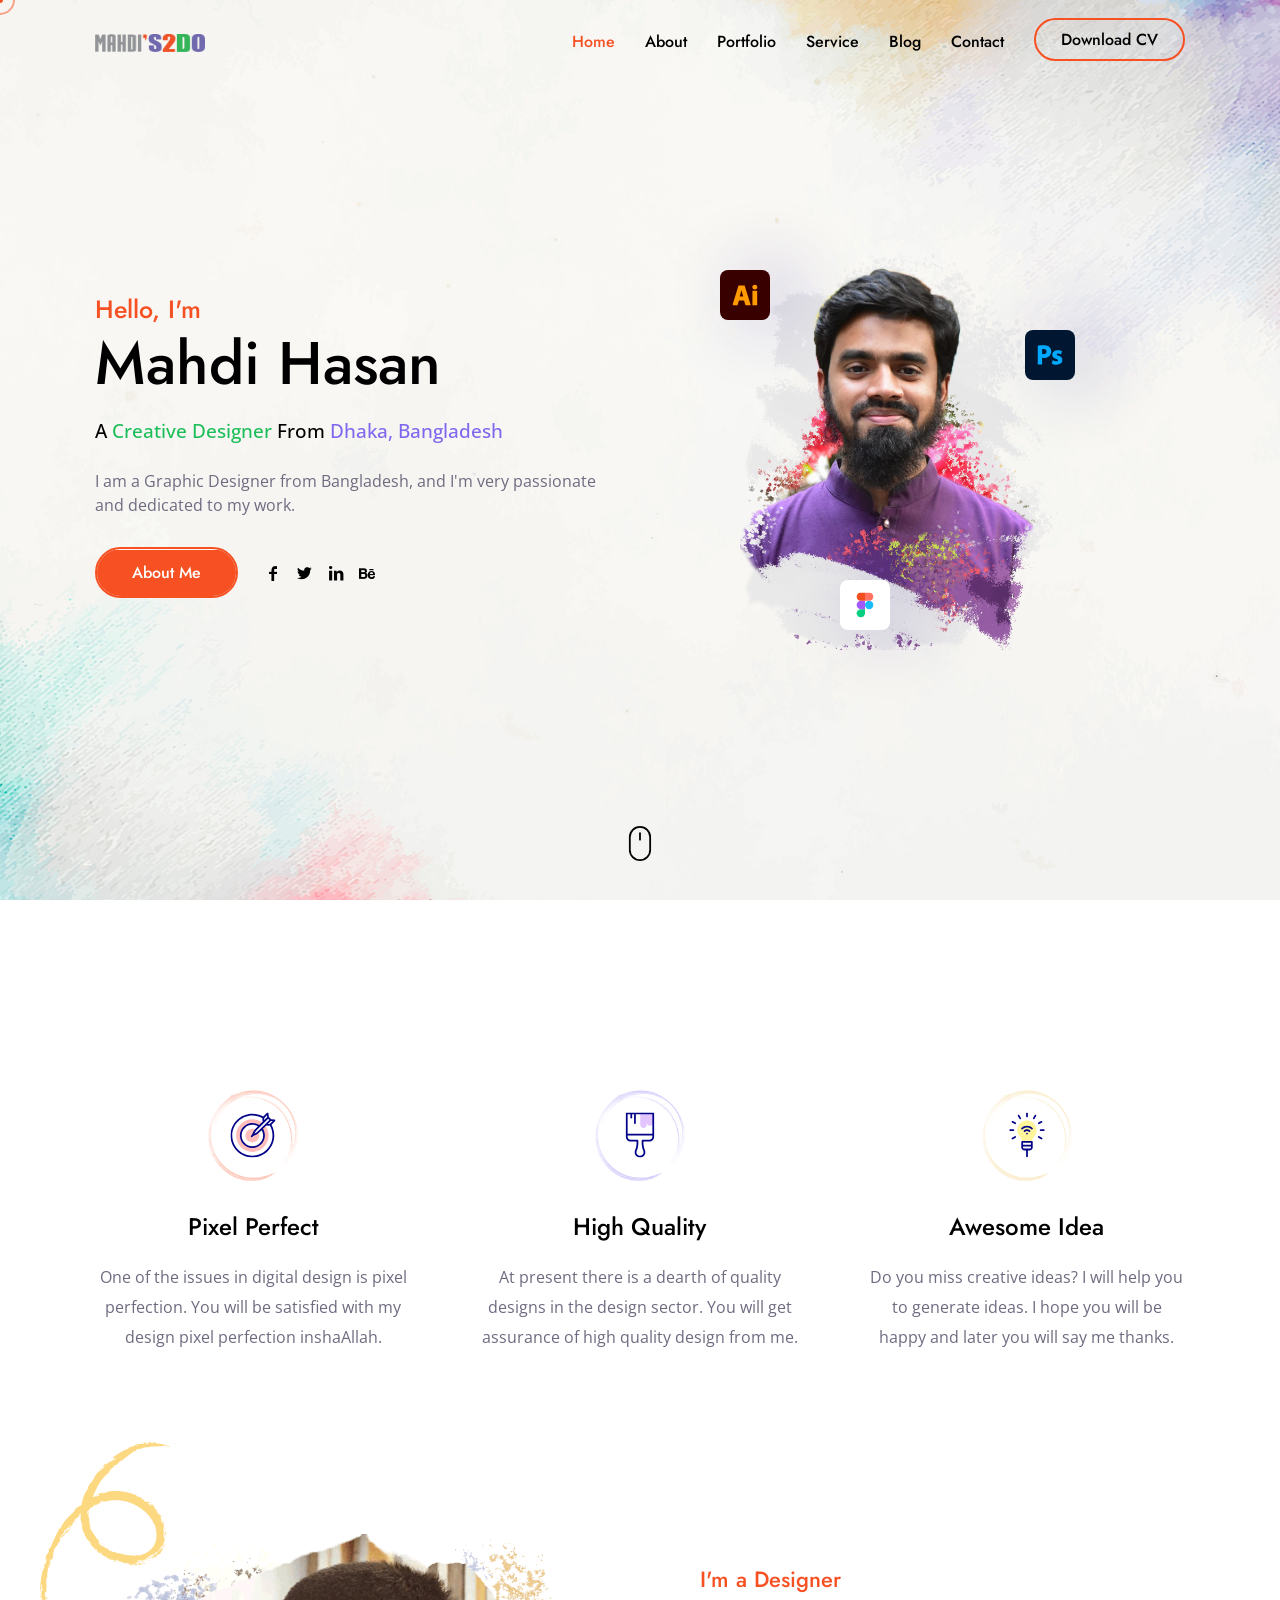
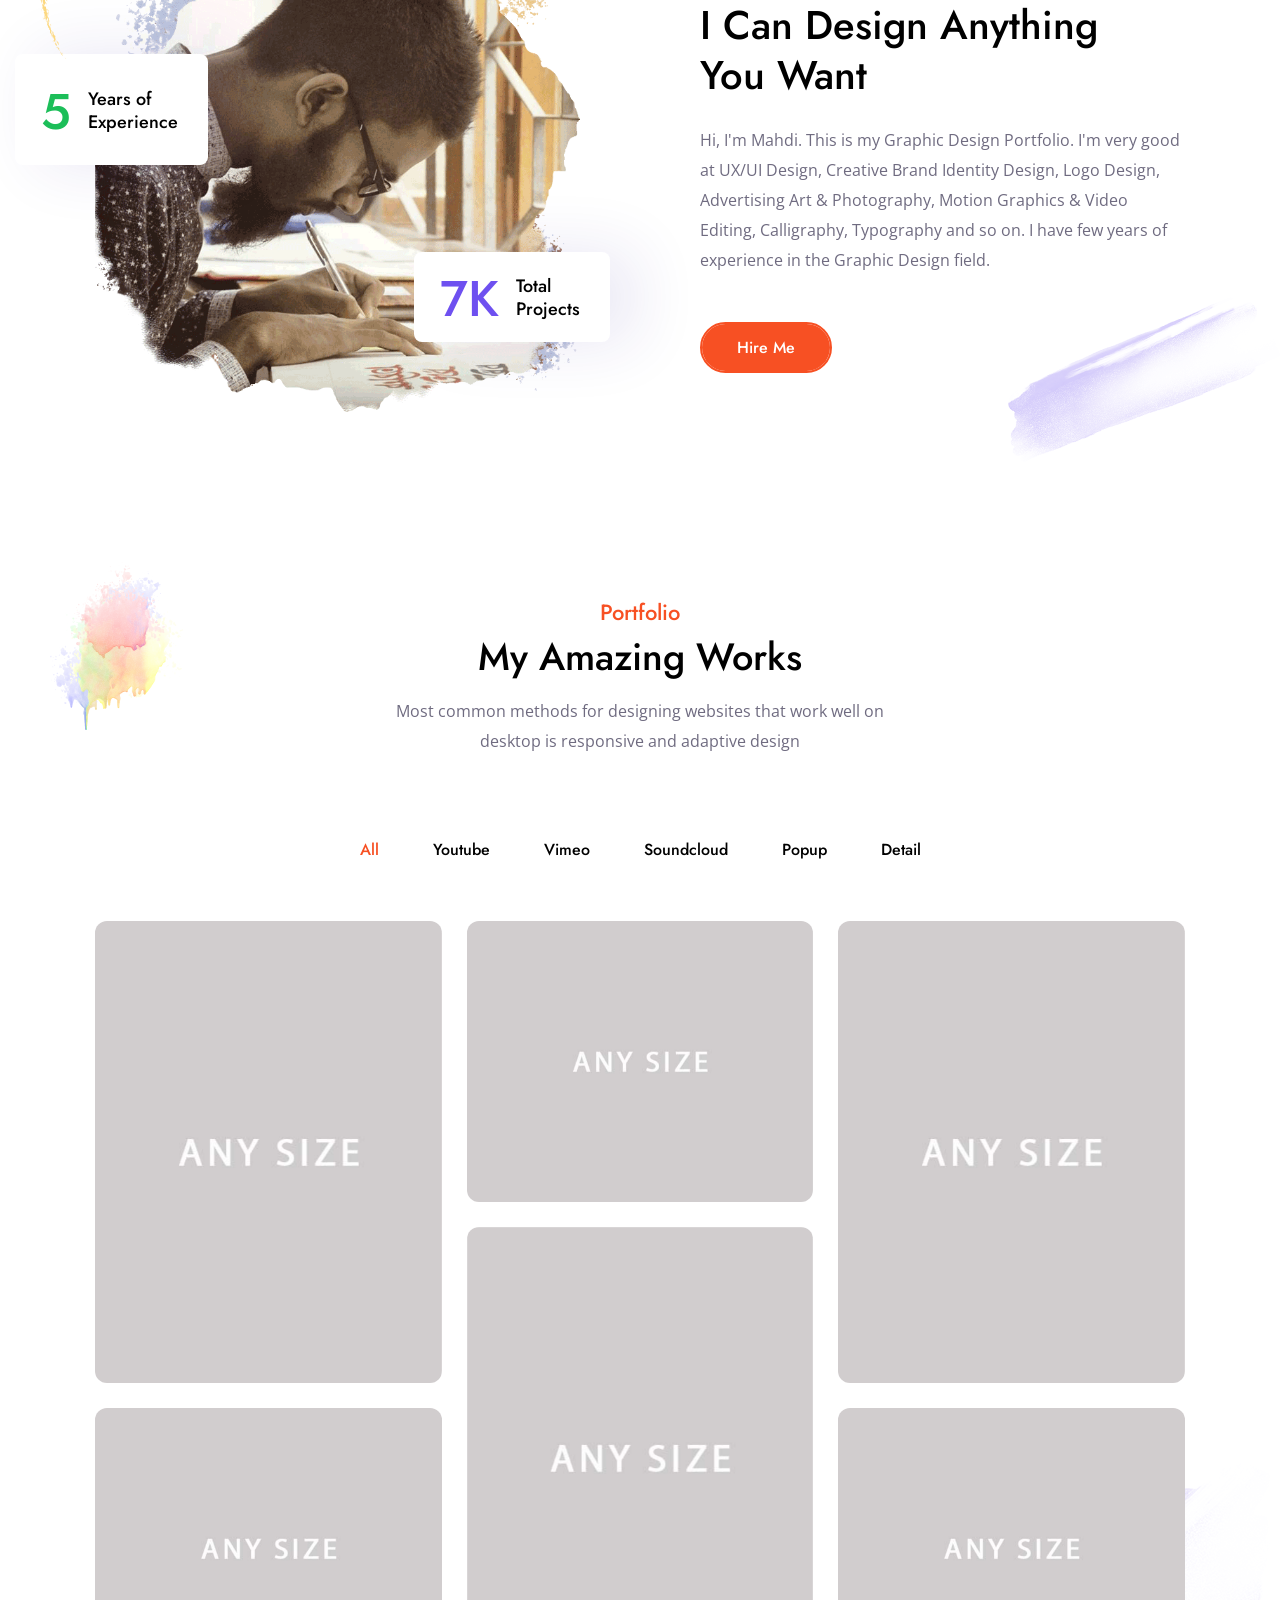
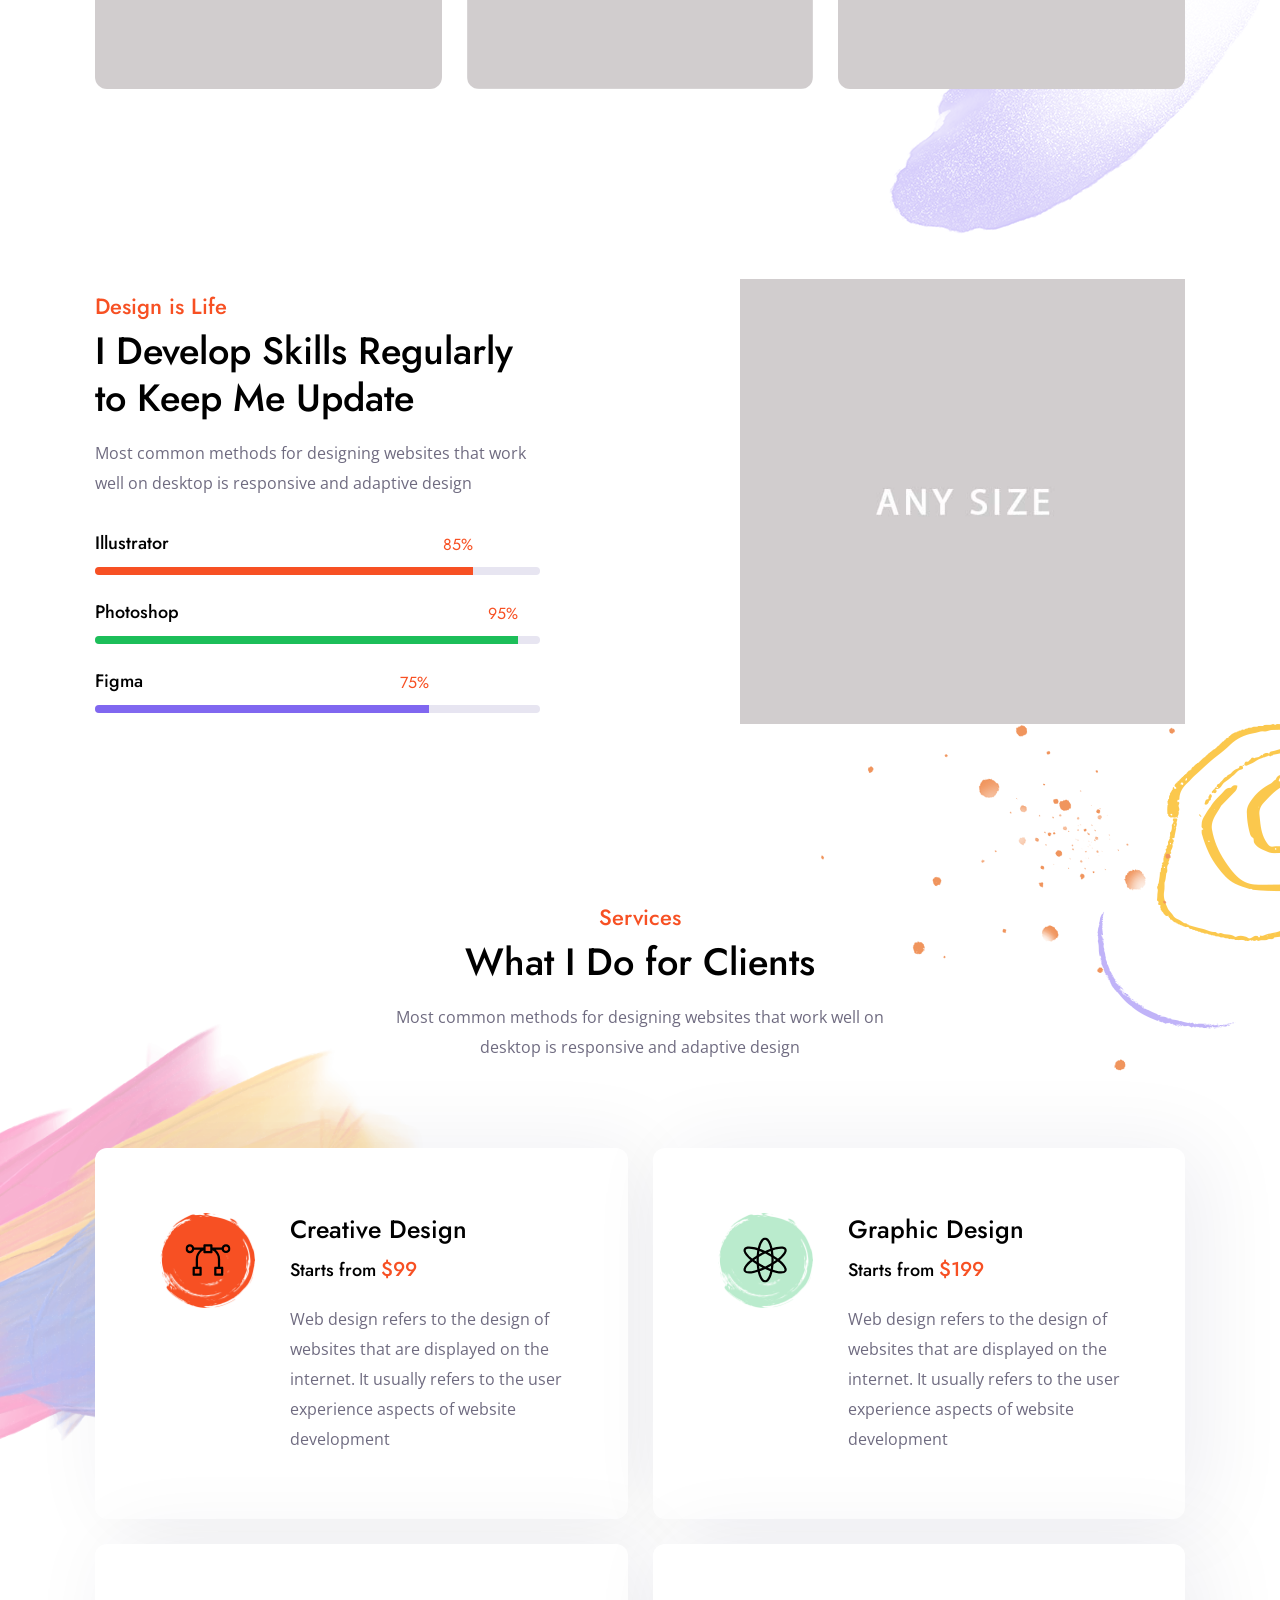
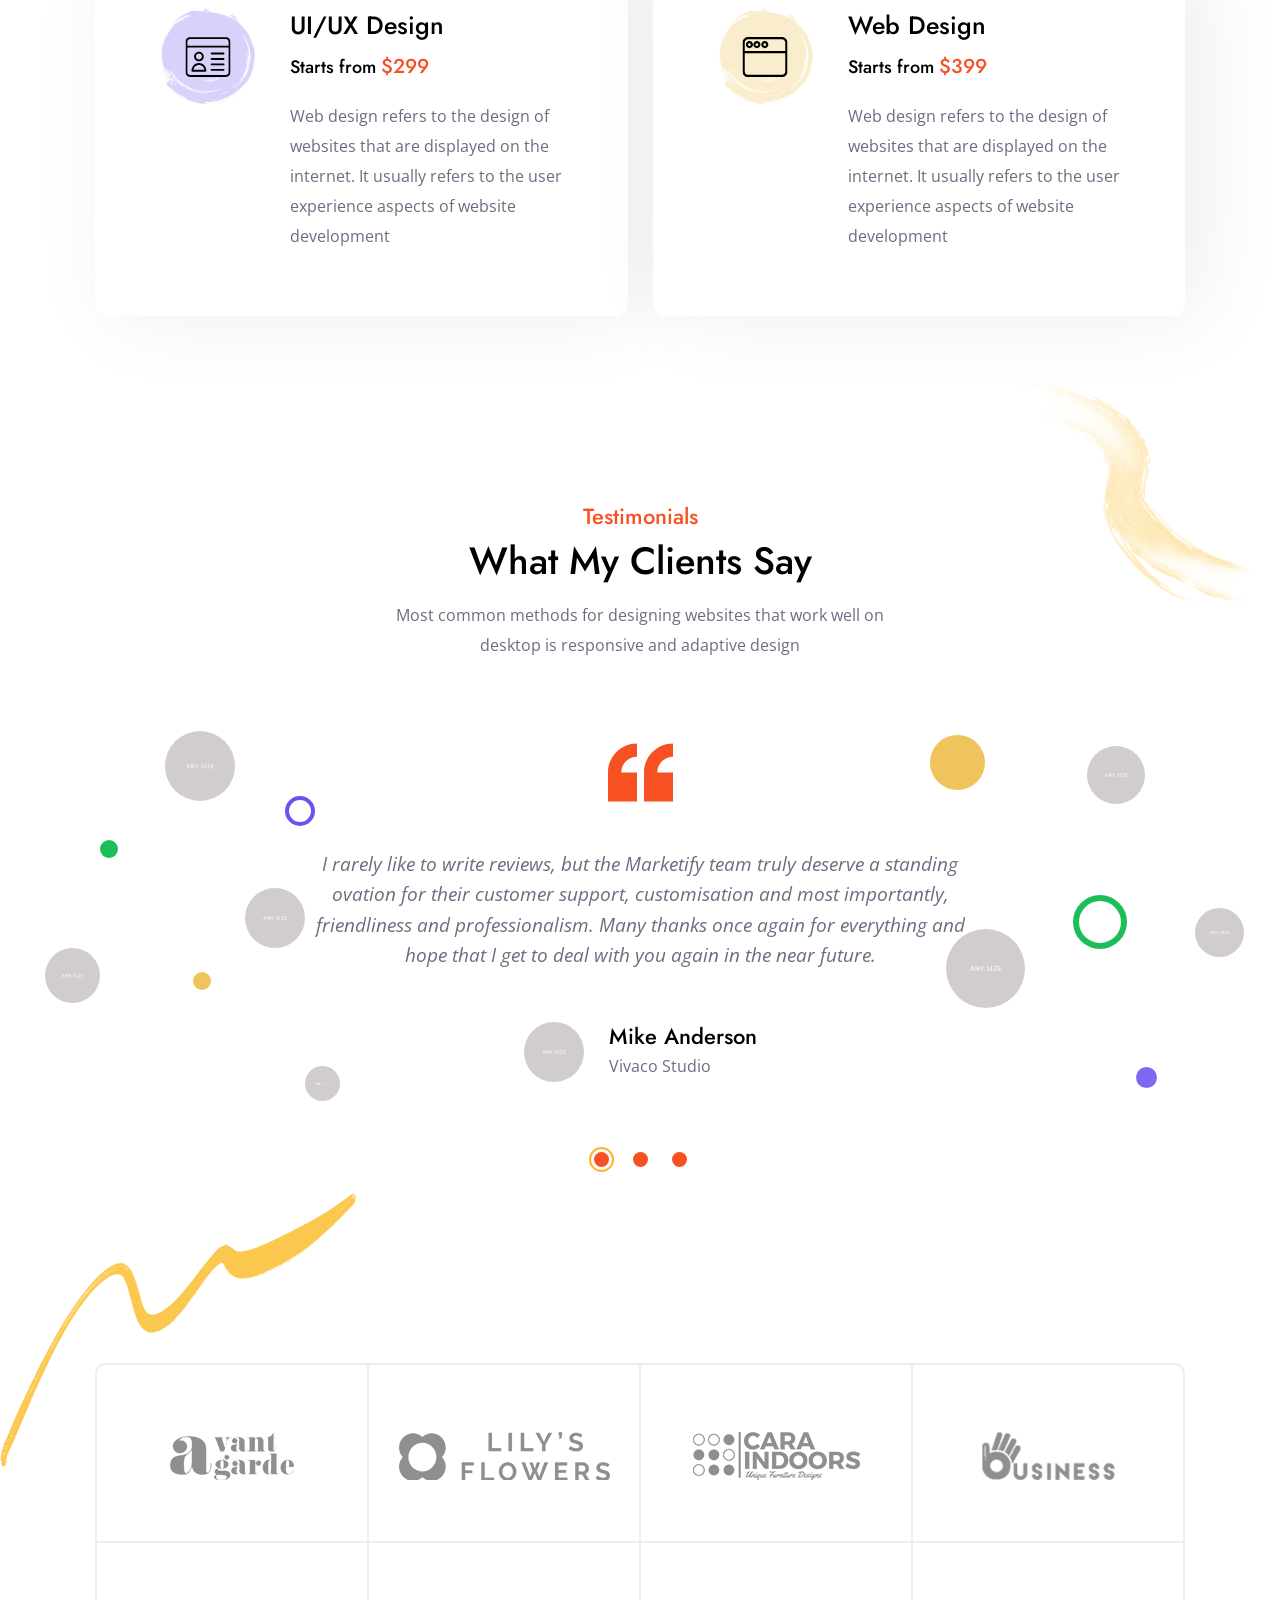
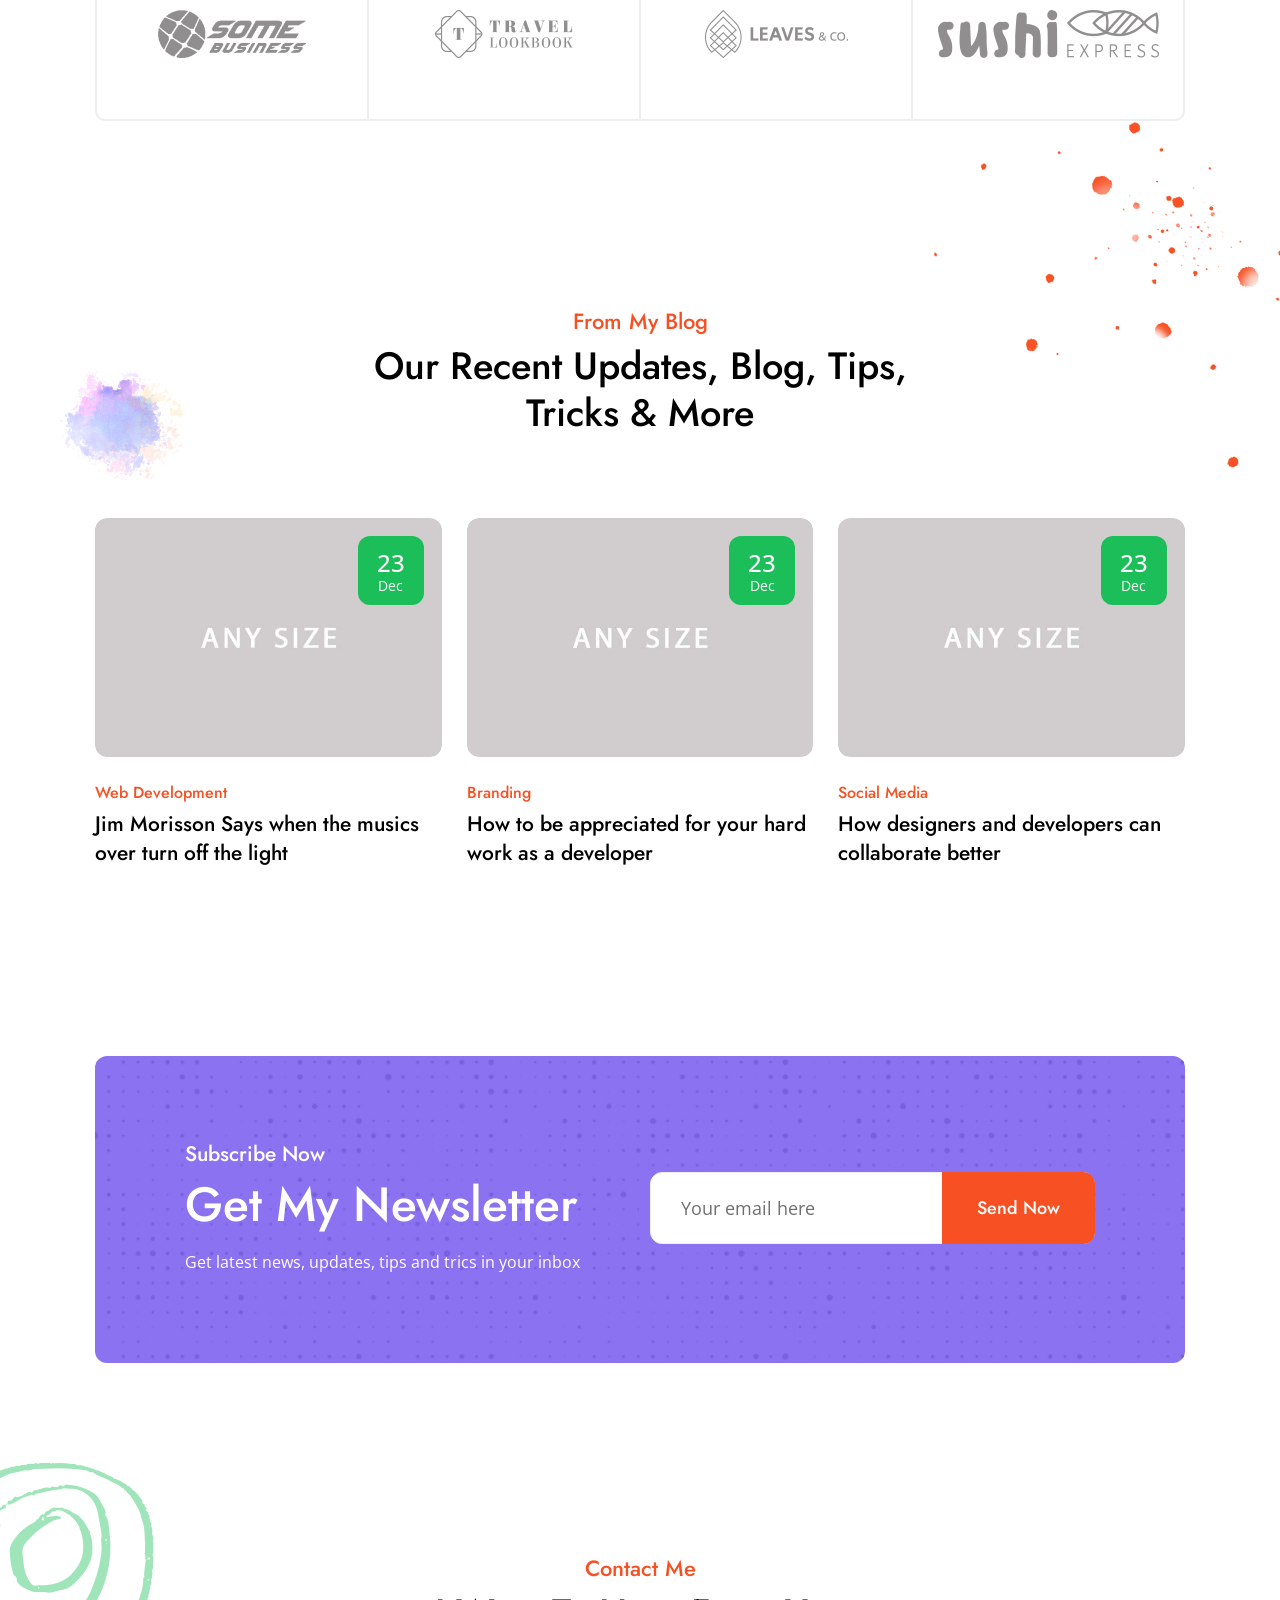
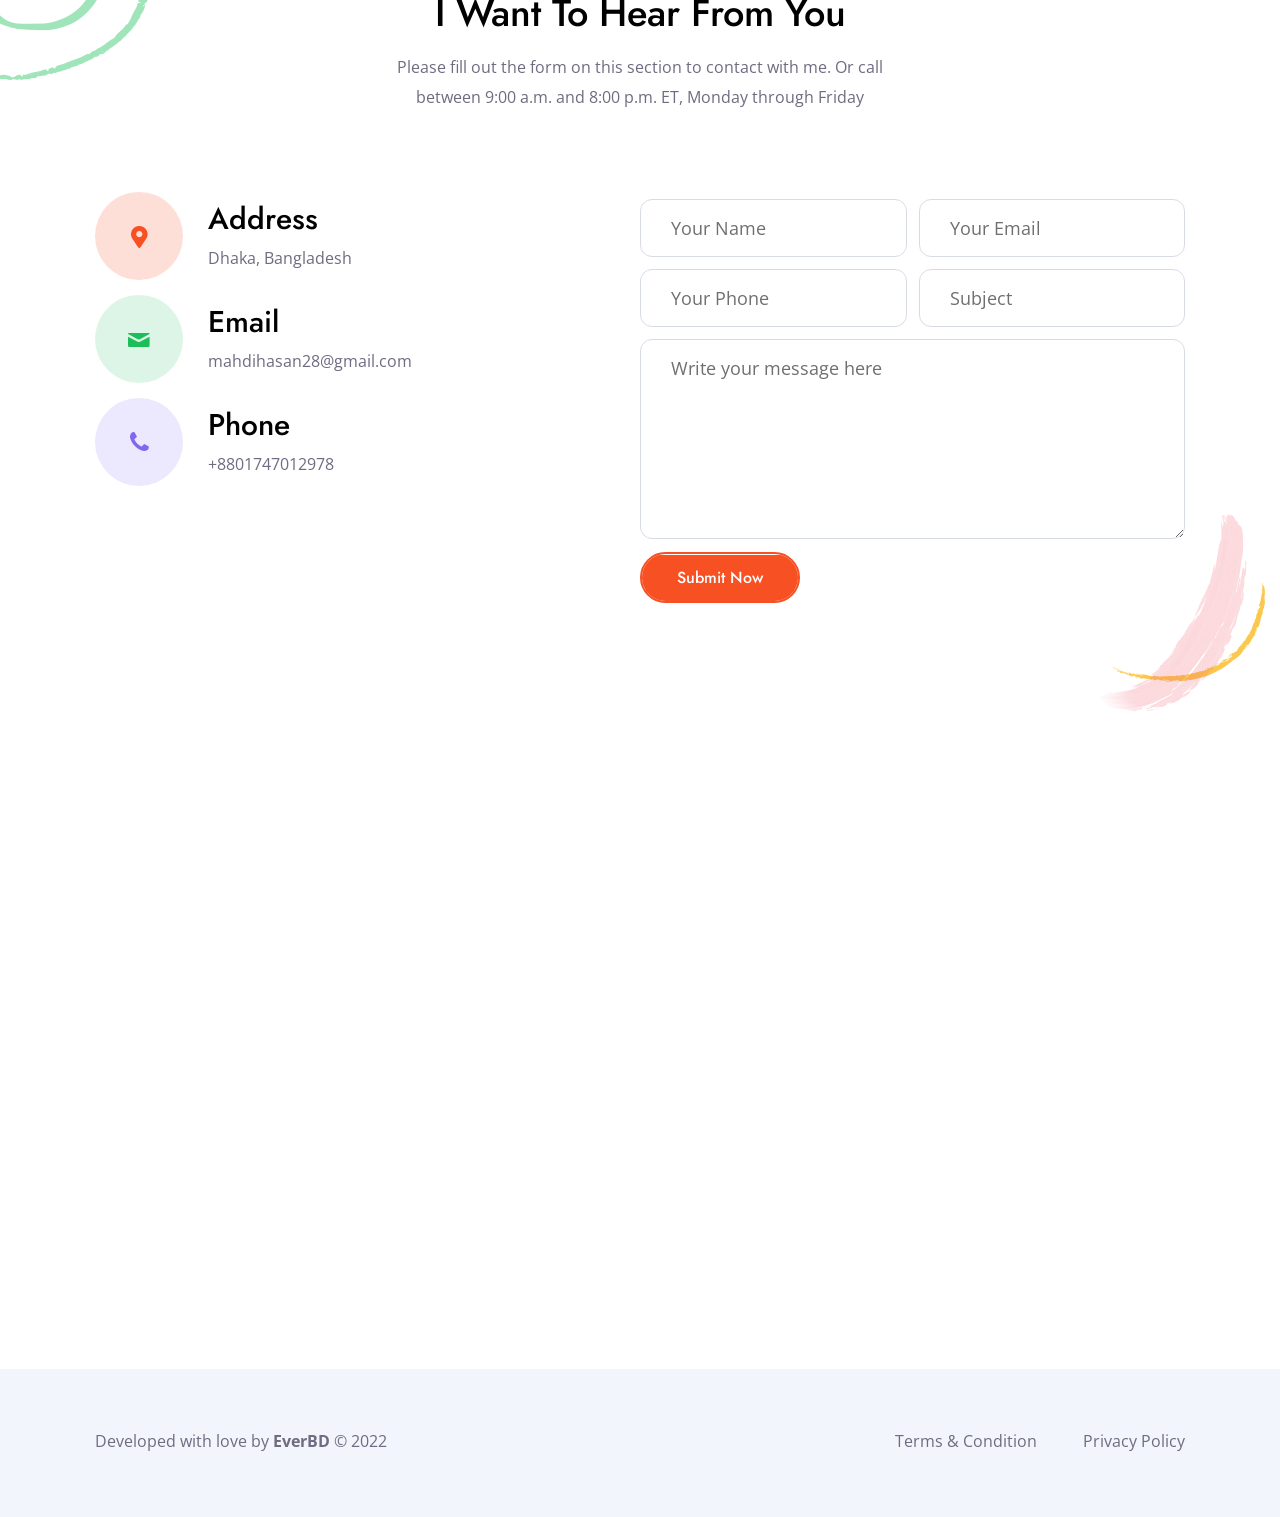
==== commit 6d7e8f9c: "Revert "youtube" This reverts commit d1c06eb659a4d9215cf11819afb6252c779f976b." ====
--- a/public/index.html
+++ b/public/index.html
@@ -2,1053 +2,993 @@
 <!--[if lt IE 7 ]><html class="ie ie6" lang="en"> <![endif]-->
 <!--[if IE 7 ]><html class="ie ie7" lang="en"> <![endif]-->
 <!--[if IE 8 ]><html class="ie ie8" lang="en"> <![endif]-->
-<!--[if (gte IE 9)|!(IE)]><!-->
-<html lang="en">
-<!--<![endif]-->
+<!--[if (gte IE 9)|!(IE)]><!--><html lang="en"> <!--<![endif]-->
 
 <head>
 
-    <meta http-equiv="Content-Type" content="text/html; charset=utf-8" />
-
-    <meta name="description" content="Name of your web site">
-    <meta name="author" content="Marketify">
-
-    <meta name="viewport" content="width=device-width, initial-scale=1, maximum-scale=1">
-
-    <title>Mahdi'S2DO | Home</title>
-
-    <!-- STYLES -->
-    <link href="https://fonts.googleapis.com/css2?family=Jost:ital,wght@0,100;0,200;0,300;0,400;0,500;0,600;0,700;0,800;0,900;1,100;1,200;1,300;1,400;1,500;1,600;1,700;1,800;1,900&display=swap" rel="stylesheet">
-    <link href="https://fonts.googleapis.com/css2?family=Open+Sans:ital,wght@0,300;0,400;0,500;0,600;0,700;0,800;1,300;1,400;1,500;1,600;1,700;1,800&display=swap" rel="stylesheet">
-
-    <link rel="stylesheet" type="text/css" href="css/plugins.css" />
-    <link rel="stylesheet" type="text/css" href="css/dark.css" />
-    <link rel="stylesheet" type="text/css" href="css/style.css" />
-    <!--[if lt IE 9]> <script type="text/javascript" src="js/modernizr.custom.js"></script> <![endif]-->
-    <!-- /STYLES -->
+<meta http-equiv="Content-Type" content="text/html; charset=utf-8" />
+
+<meta name="description" content="Name of your web site">
+<meta name="author" content="Marketify">
+
+<meta name="viewport" content="width=device-width, initial-scale=1, maximum-scale=1">
+
+<title>Mahdi'S2DO | Home</title>
+
+<!-- STYLES -->
+<link href="https://fonts.googleapis.com/css2?family=Jost:ital,wght@0,100;0,200;0,300;0,400;0,500;0,600;0,700;0,800;0,900;1,100;1,200;1,300;1,400;1,500;1,600;1,700;1,800;1,900&display=swap" rel="stylesheet">
+<link href="https://fonts.googleapis.com/css2?family=Open+Sans:ital,wght@0,300;0,400;0,500;0,600;0,700;0,800;1,300;1,400;1,500;1,600;1,700;1,800&display=swap" rel="stylesheet">
+
+<link rel="stylesheet" type="text/css" href="css/plugins.css" />
+<link rel="stylesheet" type="text/css" href="css/dark.css" />
+<link rel="stylesheet" type="text/css" href="css/style.css" />
+<!--[if lt IE 9]> <script type="text/javascript" src="js/modernizr.custom.js"></script> <![endif]-->
+<!-- /STYLES -->
 
 </head>
 
-<body>
-
-    <!-- PRELOADER -->
-    <div id="preloader">
-        <div class="loader_line"></div>
-    </div>
-    <!-- /PRELOADER -->
-
-    <!-- WRAPPER ALL -->
-    <div class="dizme_tm_all_wrap" data-magic-cursor="show">
-
-        <!-- MOBILE MENU -->
-        <div class="dizme_tm_mobile_menu">
-            <div class="mobile_menu_inner">
-                <div class="mobile_in">
-                    <div class="logo">
-                        <a href="#"><img src="img/logo/logo.png" alt="" /></a>
-                    </div>
-                    <div class="trigger">
-                        <div class="hamburger hamburger--slider">
-                            <div class="hamburger-box">
-                                <div class="hamburger-inner"></div>
-                            </div>
-                        </div>
-                    </div>
-                </div>
-            </div>
-            <div class="dropdown">
-                <div class="dropdown_inner">
-                    <ul class="anchor_nav">
-                        <li class="current"><a href="#home">Home</a></li>
-                        <li><a href="#about">About</a></li>
-                        <li><a href="#portfolio">Portfolio</a></li>
-                        <li><a href="#service">Service</a></li>
-                        <li><a href="#blog">Blog</a></li>
-                        <li><a href="#contact">Contact</a></li>
-                        <li class="download_cv"><a href="img/cv/1.jpg" download><span>Download CV</span></a></li>
-                    </ul>
-                </div>
-            </div>
-        </div>
-        <!-- /MOBILE MENU -->
-
-        <!-- HEADER -->
-        <div class="dizme_tm_header">
-            <div class="container">
-                <div class="inner">
-                    <div class="logo">
-                        <a href="#"><img src="img/logo/logo.png" alt="" /></a>
-                    </div>
-                    <div class="menu">
-                        <ul class="anchor_nav">
-                            <li class="current"><a href="#home">Home</a></li>
-                            <li><a href="#about">About</a></li>
-                            <li><a href="#portfolio">Portfolio</a></li>
-                            <li><a href="#service">Service</a></li>
-                            <li><a href="#blog">Blog</a></li>
-                            <li><a href="#contact">Contact</a></li>
-                            <li class="download_cv"><a target="_blank" href="https://drive.google.com/file/d/1q6tOhHeTakeqUG55LEH-5oxpL3T-5t2b/view?usp=sharing" download><span>Download CV</span></a></li>
-                        </ul>
-                    </div>
-                </div>
-            </div>
-        </div>
-        <!-- /HEADER -->
-
-        <!-- HERO -->
-        <div class="dizme_tm_section" id="home">
-            <div class="dizme_tm_hero">
-                <div class="background" data-img-url="img/slider/1.jpg"></div>
-                <div class="container">
-                    <div class="content">
-                        <div class="details">
-                            <div class="hello">
-                                <h3 class="orangeText">Hello, I'm</h3>
-                            </div>
-                            <div class="name">
-                                <h3>Mahdi Hasan</h3>
-                            </div>
-                            <div class="job">
-                                <p>A <span class="greenText">Creative Designer</span> From <span class="purpleText">Dhaka, Bangladesh</span></p>
-                            </div>
-                            <div class="text">
-                                <p>I am a Graphic Designer from Bangladesh, and I'm very passionate and dedicated to my work.</p>
-                            </div>
-                            <div class="button">
-                                <div class="dizme_tm_button">
-                                    <a class="anchor" href="#about"><span>About Me</span></a>
-                                </div>
-                                <div class="social">
-                                    <ul>
-                                        <li><a target="_blank" href="https://www.facebook.com/mahdi.hasan.musafir/"><i class="icon-facebook-1"></i></a></li>
-                                        <li><a target="_blank" href="https://twitter.com/mahdihasan281"><i class="icon-twitter-1"></i></a></li>
-                                        <li><a target="_blank" href="https://www.linkedin.com/in/md-mahdi-hasan/"><i class="icon-linkedin-1"></i></a></li>
-                                        <li><a target="_blank" href="https://www.behance.net/mahdihasan28"><i class="icon-behance"></i></a></li>
-                                    </ul>
-                                </div>
-                            </div>
-                        </div>
-                        <div class="avatar">
-                            <div class="image">
-                                <img src="img/slider/avatar-me.png" alt="" />
-                                <span class="skills illustrator anim_moveBottom"><img class="svg" src="img/svg/skills/illustrator.svg" alt="" /></span>
-                                <span class="skills photoshop anim_moveBottom"><img class="svg" src="img/svg/skills/photoshop.svg" alt="" /></span>
-                                <span class="skills figma anim_moveBottom"><img class="svg" src="img/svg/skills/figma.svg" alt="" /></span>
-                            </div>
-                        </div>
-                    </div>
-                </div>
-                <div class="dizme_tm_down">
-                    <a class="anchor" href="#about">
-                        <svg width="26px" height="100%" viewBox="0 0 247 390" version="1.1" xmlns="http://www.w3.org/2000/svg" xmlns:xlink="http://www.w3.org/1999/xlink" style="fill-rule:evenodd;clip-rule:evenodd;stroke-linecap:round;stroke-linejoin:round;stroke-miterlimit:1.5;">
+<body> 
+	
+	<!-- PRELOADER -->
+	<div id="preloader">
+		<div class="loader_line"></div>
+	</div>
+	<!-- /PRELOADER -->
+	
+	<!-- WRAPPER ALL -->
+	<div class="dizme_tm_all_wrap" data-magic-cursor="show">
+	
+		<!-- MOBILE MENU -->
+		<div class="dizme_tm_mobile_menu">
+			<div class="mobile_menu_inner">
+				<div class="mobile_in">
+					<div class="logo">
+						<a href="#"><img src="img/logo/logo.png" alt="" /></a>
+					</div>
+					<div class="trigger">
+						<div class="hamburger hamburger--slider">
+							<div class="hamburger-box">
+								<div class="hamburger-inner"></div>
+							</div>
+						</div>
+					</div>
+				</div>
+			</div>
+			<div class="dropdown">
+				<div class="dropdown_inner">
+					<ul class="anchor_nav">
+						<li class="current"><a href="#home">Home</a></li>
+						<li><a href="#about">About</a></li>
+						<li><a href="#portfolio">Portfolio</a></li>
+						<li><a href="#service">Service</a></li>
+						<li><a href="#blog">Blog</a></li>
+						<li><a href="#contact">Contact</a></li>
+						<li class="download_cv"><a href="img/cv/1.jpg" download><span>Download CV</span></a></li>
+					</ul>
+				</div>
+			</div>
+		</div>
+		<!-- /MOBILE MENU -->
+	
+		<!-- HEADER -->
+		<div class="dizme_tm_header">
+			<div class="container">
+				<div class="inner">
+					<div class="logo">
+						<a href="#"><img src="img/logo/logo.png" alt="" /></a>
+					</div>
+					<div class="menu">
+						<ul class="anchor_nav">
+							<li class="current"><a href="#home">Home</a></li>
+							<li><a href="#about">About</a></li>
+							<li><a href="#portfolio">Portfolio</a></li>
+							<li><a href="#service">Service</a></li>
+							<li><a href="#blog">Blog</a></li>
+							<li><a href="#contact">Contact</a></li>
+							<li class="download_cv"><a target="_blank" href="https://drive.google.com/file/d/1q6tOhHeTakeqUG55LEH-5oxpL3T-5t2b/view?usp=sharing"download><span>Download CV</span></a></li>
+						</ul>
+					</div>
+				</div>
+			</div>
+		</div>
+		<!-- /HEADER -->
+		
+		<!-- HERO -->
+		<div class="dizme_tm_section" id="home">
+			<div class="dizme_tm_hero">
+				<div class="background" data-img-url="img/slider/1.jpg"></div>
+				<div class="container">
+					<div class="content">
+						<div class="details">
+							<div class="hello">
+								<h3 class="orangeText">Hello, I'm</h3>
+							</div>
+							<div class="name">
+								<h3>Mahdi Hasan</h3>
+							</div>
+							<div class="job">
+								<p>A <span class="greenText">Creative Designer</span> From <span class="purpleText">Dhaka, Bangladesh</span></p>
+							</div>
+							<div class="text">
+								<p>I am a Graphic Designer from Bangladesh, and I'm very passionate and dedicated to my work.</p>
+							</div>
+							<div class="button">
+								<div class="dizme_tm_button">
+									<a class="anchor" href="#about"><span>About Me</span></a>
+								</div>
+								<div class="social">
+									<ul>
+										<li><a target="_blank" href="https://www.facebook.com/mahdi.hasan.musafir/"><i class="icon-facebook-1"></i></a></li>
+										<li><a target="_blank" href="https://twitter.com/mahdihasan281"><i class="icon-twitter-1"></i></a></li>
+										<li><a target="_blank" href="https://www.linkedin.com/in/md-mahdi-hasan/"><i class="icon-linkedin-1"></i></a></li>
+										<li><a target="_blank" href="https://www.behance.net/mahdihasan28"><i class="icon-behance"></i></a></li>
+									</ul>
+								</div>
+							</div>
+						</div>
+						<div class="avatar">
+							<div class="image">
+								<img src="img/slider/avatar-me.png" alt="" />
+								<span class="skills illustrator anim_moveBottom"><img class="svg" src="img/svg/skills/illustrator.svg" alt="" /></span>
+								<span class="skills photoshop anim_moveBottom"><img class="svg" src="img/svg/skills/photoshop.svg" alt="" /></span>
+								<span class="skills figma anim_moveBottom"><img class="svg" src="img/svg/skills/figma.svg" alt="" /></span>
+							</div>
+						</div>
+					</div>
+				</div>
+				<div class="dizme_tm_down">
+					<a class="anchor" href="#about">
+						<svg width="26px" height="100%" viewBox="0 0 247 390" version="1.1" xmlns="http://www.w3.org/2000/svg" xmlns:xlink="http://www.w3.org/1999/xlink" style="fill-rule:evenodd;clip-rule:evenodd;stroke-linecap:round;stroke-linejoin:round;stroke-miterlimit:1.5;">
 							<path id="wheel" d="M123.359,79.775l0,72.843" style="fill:none;stroke:#000;stroke-width:20px;"/>
 							<path id="mouse" d="M236.717,123.359c0,-62.565 -50.794,-113.359 -113.358,-113.359c-62.565,0 -113.359,50.794 -113.359,113.359l0,143.237c0,62.565 50.794,113.359 113.359,113.359c62.564,0 113.358,-50.794 113.358,-113.359l0,-143.237Z" style="fill:none;stroke:#000;stroke-width:20px;"/>
 						</svg>
-                    </a>
-                </div>
-            </div>
-        </div>
-        <!-- HERO -->
-
-        <!-- PROCESS -->
-        <div class="dizme_tm_section">
-            <div class="dizme_tm_process">
-                <div class="container">
-                    <div class="list">
-                        <ul>
-                            <li class="wow fadeInUp" data-wow-duration="1s">
-                                <div class="list_inner">
-                                    <div class="icon">
-                                        <span>
+					</a>
+				</div>
+			</div>
+		</div>
+		<!-- HERO -->
+		
+		<!-- PROCESS -->
+		<div class="dizme_tm_section">
+			<div class="dizme_tm_process">
+				<div class="container">
+					<div class="list">
+						<ul>
+							<li class="wow fadeInUp" data-wow-duration="1s">
+								<div class="list_inner">
+									<div class="icon">
+										<span>
 											<img class="brush" src="img/brushes/process/1.png" alt="" />
 											<img class="svg" src="img/svg/process/target.svg" alt="" />
 										</span>
-                                    </div>
-                                    <div class="title">
-                                        <h3>Pixel Perfect</h3>
-                                    </div>
-                                    <div class="text">
-                                        <p>One of the issues in digital design is pixel perfection. You will be satisfied with my design pixel perfection inshaAllah.</p>
-                                    </div>
-                                </div>
-                            </li>
-                            <li class="wow fadeInUp" data-wow-duration="1s" data-wow-delay="0.2s">
-                                <div class="list_inner">
-                                    <div class="icon">
-                                        <span>
+									</div>
+									<div class="title">
+										<h3>Pixel Perfect</h3>
+									</div>
+									<div class="text">
+										<p>One of the issues in digital design is pixel perfection. You will be satisfied with my design pixel perfection inshaAllah.</p>
+									</div>
+								</div>
+							</li>
+							<li class="wow fadeInUp" data-wow-duration="1s" data-wow-delay="0.2s">
+								<div class="list_inner">
+									<div class="icon">
+										<span>
 											<img class="brush" src="img/brushes/process/2.png" alt="" />
 											<img class="svg" src="img/svg/process/brush.svg" alt="" />
 										</span>
-                                    </div>
-                                    <div class="title">
-                                        <h3>High Quality</h3>
-                                    </div>
-                                    <div class="text">
-                                        <p>At present there is a dearth of quality designs in the design sector. You will get assurance of high quality design from me.</p>
-                                    </div>
-                                </div>
-                            </li>
-                            <li class="wow fadeInUp" data-wow-duration="1s" data-wow-delay="0.4s">
-                                <div class="list_inner">
-                                    <div class="icon">
-                                        <span>
+									</div>
+									<div class="title">
+										<h3>High Quality</h3>
+									</div>
+									<div class="text">
+										<p>At present there is a dearth of quality designs in the design sector. You will get assurance of high quality design from me.</p>
+									</div>
+								</div>
+							</li>
+							<li class="wow fadeInUp" data-wow-duration="1s" data-wow-delay="0.4s">
+								<div class="list_inner">
+									<div class="icon">
+										<span>
 											<img class="brush" src="img/brushes/process/3.png" alt="" />
 											<img class="svg" src="img/svg/process/energy.svg" alt="" />
 										</span>
-                                    </div>
-                                    <div class="title">
-                                        <h3>Awesome Idea</h3>
-                                    </div>
-                                    <div class="text">
-                                        <p>Do you miss creative ideas? I will help you to generate ideas. I hope you will be happy and later you will say me thanks.</p>
-                                    </div>
-                                </div>
-                            </li>
-                        </ul>
-                    </div>
-                </div>
-            </div>
-        </div>
-        <!-- /PROCESS -->
-
-        <!-- ABOUT -->
-        <div class="dizme_tm_section" id="about">
-            <div class="dizme_tm_about">
-                <div class="container">
-                    <div class="wrapper">
-                        <div class="left">
-                            <div class="image">
-                                <img src="img/about/1.1.png" alt="" />
-                                <div class="numbers year">
-                                    <div class="wrapper">
-                                        <h3><span class="dizme_tm_counter" data-from="0" data-to="06" data-speed="2000">0</span></h3>
-                                        <span class="name">Years of<br />Experience</span>
-                                    </div>
-                                </div>
-                                <div class="numbers project">
-                                    <div class="wrapper">
-                                        <h3><span class="dizme_tm_counter" data-from="0" data-to="9" data-speed="2000">0</span>K</h3>
-                                        <span class="name">Total<br />Projects</span>
-                                    </div>
-                                </div>
-                            </div>
-                        </div>
-                        <div class="right">
-                            <div class="title wow fadeInUp" data-wow-duration="1s">
-                                <span>I'm a Designer</span>
-                                <h3>I Can Design Anything You Want</h3>
-                            </div>
-                            <div class="text wow fadeInUp" data-wow-duration="1s">
-                                <p>Hi, I'm Mahdi. This is my Graphic Design Portfolio. I'm very good at Graphic Design, Creative Brand Identity Design, Logo Design, Advertising Art & Photography, Motion Graphics & Video Editing, Calligraphy, Typography,
-                                    UX/UI Design, Web Design and so on. I have few years of experience in the Graphic Design field.</p>
-                            </div>
-                            <div class="dizme_tm_button wow fadeInUp" data-wow-duration="1s">
-                                <a class="anchor" href="#contact"><span>Hire Me</span></a>
-                            </div>
-                        </div>
-                    </div>
-                </div>
-                <div class="brush_1 wow fadeInLeft" data-wow-duration="1s"><img src="img/brushes/about/1.png" alt="" /></div>
-                <div class="brush_2 wow fadeInRight" data-wow-duration="1s"><img src="img/brushes/about/2.png" alt="" /></div>
-            </div>
-        </div>
-        <!-- /ABOUT -->
-
-        <!-- PORTFOLIO -->
-        <div class="dizme_tm_section" id="portfolio">
-            <div class="dizme_tm_portfolio">
-                <div class="container">
-                    <div class="dizme_tm_main_title" data-align="center">
-                        <span>Portfolio</span>
-                        <h3>My Amazing Works</h3>
-                        <p>Most common methods for designing websites that work well on desktop is responsive and adaptive design</p>
-                    </div>
-                    <div class="portfolio_filter">
-                        <ul>
-                            <li><a href="#" class="current" data-filter="*">All</a></li>
-                            <li><a href="#" data-filter=".youtube">Youtube</a></li>
-                            <li><a href="#" data-filter=".vimeo">Vimeo</a></li>
-                            <li><a href="#" data-filter=".soundcloud">Soundcloud</a></li>
-                            <li><a href="#" data-filter=".popup">Popup</a></li>
-                            <li><a href="#" data-filter=".detail">Detail</a></li>
-                        </ul>
-                    </div>
-                    <div class="dizme_tm_portfolio_titles"></div>
-                    <div class="portfolio_list wow fadeInUp" data-wow-duration="1s">
-                        <ul class="gallery_zoom grid">
-                            <li class="youtube grid-item">
-                                <div class="inner">
-                                    <div class="entry dizme_tm_portfolio_animation_wrap" data-title="Mockup Shape" data-category="Youtube">
-
-                                        <a class="popup-youtube" href="https://www.youtube.com/watch?v=gn4ONChSdek">
-                                            <img src="img/thumbs/42-56.jpg " alt=" " />
-                                            <div class="main " data-img-url="img/portfolio/1.jpg "></div>
-                                        </a>
-                                    </div>
-                                    <div class="mobile_title ">
-                                        <h3>Mockup Shape</h3>
-                                        <span>Youtube</span>
-                                    </div>
-                                </div>
-                            </li>
-                            <li class="vimeo grid-item ">
-                                <div class="inner ">
-                                    <div class="entry dizme_tm_portfolio_animation_wrap " data-title="Ave Bottle " data-category="Vimeo ">
-                                        <a class="popup-vimeo " href="https://vimeo.com/337293658 ">
-                                            <img src="img/thumbs/42-34.jpg " alt=" " />
-                                            <div class="main " data-img-url="img/portfolio/2.jpg "></div>
-                                        </a>
-                                    </div>
-                                    <div class="mobile_title ">
-                                        <h3>Ave Bottle</h3>
-                                        <span>Vimeo</span>
-                                    </div>
-                                </div>
-                            </li>
-                            <li class="soundcloud grid-item ">
-                                <div class="inner ">
-                                    <div class="entry dizme_tm_portfolio_animation_wrap " data-title="Magic Art " data-category="Soundcloud ">
-                                        <a class="soundcloude_link mfp-iframe audio " href="https://w.soundcloud.com/player/?url=https%3A//api.soundcloud.com/tracks/471954807&color=%23ff5500&auto_play=true&hide_related=false&show_comments=true&show_user=true&show_reposts=false&show_teaser=true&visual=true ">
-                                            <img src="img/thumbs/42-56.jpg " alt=" " />
-                                            <div class="main " data-img-url="img/portfolio/3.jpg "></div>
-                                        </a>
-                                    </div>
-                                    <div class="mobile_title ">
-                                        <h3>Magic Art</h3>
-                                        <span>Soundcloud</span>
-                                    </div>
-                                </div>
-                            </li>
-                            <li class="popup grid-item ">
-                                <div class="inner ">
-                                    <div class="entry dizme_tm_portfolio_animation_wrap " data-title="Scott Felix " data-category="Popup ">
-                                        <a class="zoom " href="img/portfolio/5.jpg ">
-                                            <img src="img/thumbs/42-56.jpg " alt=" " />
-                                            <div class="main " data-img-url="img/portfolio/5.jpg "></div>
-                                        </a>
-                                    </div>
-                                    <div class="mobile_title ">
-                                        <h3>Blue Lemon</h3>
-                                        <span>Popup</span>
-                                    </div>
-                                </div>
-                            </li>
-                            <li class="popup grid-item ">
-                                <div class="inner ">
-                                    <div class="entry dizme_tm_portfolio_animation_wrap " data-title="Art Stone " data-category="Popup ">
-                                        <a class="zoom " href="img/portfolio/4.jpg ">
-                                            <img src="img/thumbs/42-34.jpg " alt=" " />
-                                            <div class="main " data-img-url="img/portfolio/4.jpg "></div>
-                                        </a>
-                                    </div>
-                                    <div class="mobile_title ">
-                                        <h3>Art Stone</h3>
-                                        <span>Popup</span>
-                                    </div>
-                                </div>
-                            </li>
-                            <li class="detail grid-item ">
-                                <div class="inner ">
-                                    <div class="entry dizme_tm_portfolio_animation_wrap " data-title="Global Evolution " data-category="Detail ">
-                                        <a class="portfolio_popup " href="# ">
-                                            <img src="img/thumbs/42-34.jpg " alt=" " />
-                                            <div class="main " data-img-url="img/portfolio/6.jpg "></div>
-                                        </a>
-                                    </div>
-                                    <div class="mobile_title ">
-                                        <h3>Global Evolution</h3>
-                                        <span>Detail</span>
-                                    </div>
-
-                                    <div class="hidden_content ">
-                                        <div class="popup_details ">
-                                            <div class="main_details ">
-                                                <div class="textbox ">
-                                                    <p>We live in a world where we need to move quickly and iterate on our ideas as flexibly as possible.</p>
-                                                    <p>Mockups are useful both for the creative phase of the project - for instance when you're trying to figure out your user flows or the proper visual hierarchy - and the production phase when they phase
-                                                        when they will represent the target product. Building mockups strikes the ideal balance ease of modification.</p>
-                                                </div>
-                                                <div class="detailbox ">
-                                                    <ul>
-                                                        <li>
-                                                            <span class="first ">Client</span>
-                                                            <span>Alvaro Morata</span>
-                                                        </li>
-                                                        <li>
-                                                            <span class="first ">Category</span>
-                                                            <span><a href="# ">Detail</a></span>
-                                                        </li>
-                                                        <li>
-                                                            <span class="first ">Date</span>
-                                                            <span>March 07, 2021</span>
-                                                        </li>
-                                                    </ul>
-                                                </div>
-                                            </div>
-                                            <div class="additional_images ">
-                                                <ul>
-                                                    <li>
-                                                        <div class="list_inner ">
-                                                            <div class="my_image ">
-                                                                <img src="img/thumbs/4-2.jpg " alt=" " />
-                                                                <div class="main " data-img-url="img/portfolio/1.jpg "></div>
-                                                            </div>
-                                                        </div>
-                                                    </li>
-                                                    <li>
-                                                        <div class="list_inner ">
-                                                            <div class="my_image ">
-                                                                <img src="img/thumbs/4-2.jpg " alt=" " />
-                                                                <div class="main " data-img-url="img/portfolio/2.jpg "></div>
-                                                            </div>
-                                                        </div>
-                                                    </li>
-                                                    <li>
-                                                        <div class="list_inner ">
-                                                            <div class="my_image ">
-                                                                <img src="img/thumbs/4-2.jpg " alt=" " />
-                                                                <div class="main " data-img-url="img/portfolio/3.jpg "></div>
-                                                            </div>
-                                                        </div>
-                                                    </li>
-                                                </ul>
-                                            </div>
-                                        </div>
-                                    </div>
-
-                                </div>
-                            </li>
-                        </ul>
-                    </div>
-                </div>
-                <div class="brush_1 wow zoomIn " data-wow-duration="1s "><img src="img/brushes/portfolio/1.png " alt=" " /></div>
-                <div class="brush_2 wow fadeInRight " data-wow-duration="1s "><img src="img/brushes/portfolio/2.png " alt=" " /></div>
-            </div>
-        </div>
-        <!-- /PORTFOLIO -->
-
-        <!-- SKILLS -->
-        <div class="dizme_tm_section ">
-            <div class="dizme_tm_skills ">
-                <div class="container ">
-                    <div class="wrapper ">
-                        <div class="left ">
-                            <div class="dizme_tm_main_title wow fadeInUp " data-wow-duration="1s " data-align="left ">
-                                <span>Design is Life</span>
-                                <h3>I Develop Skills Regularly to Keep Me Update</h3>
-                                <p>Most common methods for designing websites that work well on desktop is responsive and adaptive design</p>
-                            </div>
-                            <div class="dodo_progress wow fadeInUp " data-wow-duration="1s ">
-                                <div class="progress_inner " data-value="85 " data-color="#f75023 ">
-                                    <span><span class="label ">Illustrator</span><span class="number ">85%</span></span>
-                                    <div class="background ">
-                                        <div class="bar ">
-                                            <div class="bar_in "></div>
-                                        </div>
-                                    </div>
-                                </div>
-                                <div class="progress_inner " data-value="95 " data-color="#1cbe59 ">
-                                    <span><span class="label ">Photoshop</span><span class="number ">95%</span></span>
-                                    <div class="background ">
-                                        <div class="bar ">
-                                            <div class="bar_in "></div>
-                                        </div>
-                                    </div>
-                                </div>
-                                <div class="progress_inner " data-value="75 " data-color="#8067f0 ">
-                                    <span><span class="label ">Figma</span><span class="number ">75%</span></span>
-                                    <div class="background ">
-                                        <div class="bar ">
-                                            <div class="bar_in "></div>
-                                        </div>
-                                    </div>
-                                </div>
-                            </div>
-                        </div>
-                        <div class="right ">
-                            <img src="img/skills/1.jpg " alt=" " />
-                        </div>
-                    </div>
-                </div>
-            </div>
-        </div>
-        <!-- /SKILLS -->
-
-        <!-- SERVICES -->
-        <div class="dizme_tm_section " id="service ">
-            <div class="dizme_tm_services ">
-                <div class="container ">
-                    <div class="dizme_tm_main_title " data-align="center ">
-                        <span>Services</span>
-                        <h3>What I Do for Clients</h3>
-                        <p>Most common methods for designing websites that work well on desktop is responsive and adaptive design</p>
-                    </div>
-                    <div class="service_list ">
-                        <ul>
-                            <li class="wow fadeInLeft " data-wow-duration="1s ">
-                                <div class="list_inner tilt-effect ">
-                                    <span class="icon ">
-										<img class="svg " src="img/svg/service/anchor.svg " alt=" " />
-										<img class="back " src="img/brushes/service/1.png " alt=" " />
+									</div>
+									<div class="title">
+										<h3>Awesome Idea</h3>
+									</div>
+									<div class="text">
+										<p>Do you miss creative ideas? I will help you to generate ideas. I hope you will be happy and later you will say me thanks.</p>
+									</div>
+								</div>
+							</li>
+						</ul>
+					</div>
+				</div>
+			</div>
+		</div>
+		<!-- /PROCESS -->
+		
+		<!-- ABOUT -->
+		<div class="dizme_tm_section" id="about">
+			<div class="dizme_tm_about">
+				<div class="container">
+					<div class="wrapper">
+						<div class="left">
+							<div class="image">
+								<img src="img/about/1.1.png" alt="" />
+								<div class="numbers year">
+									<div class="wrapper">
+										<h3><span class="dizme_tm_counter" data-from="0" data-to="06" data-speed="2000">0</span></h3>
+										<span class="name">Years of<br />Experience</span>
+									</div>
+								</div>
+								<div class="numbers project">
+									<div class="wrapper">
+										<h3><span class="dizme_tm_counter" data-from="0" data-to="9" data-speed="2000">0</span>K</h3>
+										<span class="name">Total<br />Projects</span>
+									</div>
+								</div>
+							</div>
+						</div>
+						<div class="right">
+							<div class="title wow fadeInUp" data-wow-duration="1s">
+								<span>I'm a Designer</span>
+								<h3>I Can Design Anything You Want</h3>
+							</div>
+							<div class="text wow fadeInUp" data-wow-duration="1s">
+								<p>Hi, I'm Mahdi. This is my Graphic Design Portfolio. I'm very
+									good at UX/UI Design, Creative Brand Identity Design, Logo Design, Advertising Art & Photography, Motion
+									Graphics & Video Editing, Calligraphy, Typography and so on. I have few years of experience in
+									the Graphic Design field.</p>
+							</div>
+							<div class="dizme_tm_button wow fadeInUp" data-wow-duration="1s">
+								<a class="anchor" href="#contact"><span>Hire Me</span></a>
+							</div>
+						</div>
+					</div>
+				</div>
+				<div class="brush_1 wow fadeInLeft" data-wow-duration="1s"><img src="img/brushes/about/1.png" alt="" /></div>
+				<div class="brush_2 wow fadeInRight" data-wow-duration="1s"><img src="img/brushes/about/2.png" alt="" /></div>
+			</div>
+		</div>
+		<!-- /ABOUT -->
+		
+		<!-- PORTFOLIO -->
+		<div class="dizme_tm_section" id="portfolio">
+			<div class="dizme_tm_portfolio">
+				<div class="container">
+					<div class="dizme_tm_main_title" data-align="center">
+						<span>Portfolio</span>
+						<h3>My Amazing Works</h3>
+						<p>Most common methods for designing websites that work well on desktop is responsive and adaptive design</p>
+					</div>
+					<div class="portfolio_filter">
+						<ul>
+							<li><a href="#" class="current" data-filter="*">All</a></li>
+							<li><a href="#" data-filter=".youtube">Youtube</a></li>
+							<li><a href="#" data-filter=".vimeo">Vimeo</a></li>
+							<li><a href="#" data-filter=".soundcloud">Soundcloud</a></li>
+							<li><a href="#" data-filter=".popup">Popup</a></li>
+							<li><a href="#" data-filter=".detail">Detail</a></li>
+						</ul>
+					</div>
+					<div class="dizme_tm_portfolio_titles"></div>
+					<div class="portfolio_list wow fadeInUp" data-wow-duration="1s">
+						<ul class="gallery_zoom grid">
+							<li class="youtube grid-item">
+								<div class="inner">
+									<div class="entry dizme_tm_portfolio_animation_wrap" data-title="Mockup Shape" data-category="Youtube">
+										<a class="popup-youtube" href="https://www.youtube.com/watch?v=7e90gBu4pas">
+											<img src="img/thumbs/42-56.jpg" alt="" />
+											<div class="main" data-img-url="img/portfolio/1.jpg"></div>
+										</a>
+									</div>
+									<div class="mobile_title">
+										<h3>Mockup Shape</h3>
+										<span>Youtube</span>
+									</div>
+								</div>
+							</li>
+							<li class="vimeo grid-item">
+								<div class="inner">
+									<div class="entry dizme_tm_portfolio_animation_wrap" data-title="Ave Bottle" data-category="Vimeo">
+										<a class="popup-vimeo" href="https://vimeo.com/337293658">
+											<img src="img/thumbs/42-34.jpg" alt="" />
+											<div class="main" data-img-url="img/portfolio/2.jpg"></div>
+										</a>
+									</div>
+									<div class="mobile_title">
+										<h3>Ave Bottle</h3>
+										<span>Vimeo</span>
+									</div>
+								</div>
+							</li>
+							<li class="soundcloud grid-item">
+								<div class="inner">
+									<div class="entry dizme_tm_portfolio_animation_wrap" data-title="Magic Art" data-category="Soundcloud">
+										<a class="soundcloude_link mfp-iframe audio" href="https://w.soundcloud.com/player/?url=https%3A//api.soundcloud.com/tracks/471954807&color=%23ff5500&auto_play=true&hide_related=false&show_comments=true&show_user=true&show_reposts=false&show_teaser=true&visual=true">
+											<img src="img/thumbs/42-56.jpg" alt="" />
+											<div class="main" data-img-url="img/portfolio/3.jpg"></div>
+										</a>
+									</div>
+									<div class="mobile_title">
+										<h3>Magic Art</h3>
+										<span>Soundcloud</span>
+									</div>
+								</div>
+							</li>
+							<li class="popup grid-item">
+								<div class="inner">
+									<div class="entry dizme_tm_portfolio_animation_wrap" data-title="Scott Felix" data-category="Popup">
+										<a class="zoom" href="img/portfolio/5.jpg">
+											<img src="img/thumbs/42-56.jpg" alt="" />
+											<div class="main" data-img-url="img/portfolio/5.jpg"></div>
+										</a>
+									</div>
+									<div class="mobile_title">
+										<h3>Blue Lemon</h3>
+										<span>Popup</span>
+									</div>
+								</div>
+							</li>
+							<li class="popup grid-item">
+								<div class="inner">
+									<div class="entry dizme_tm_portfolio_animation_wrap" data-title="Art Stone" data-category="Popup">
+										<a class="zoom" href="img/portfolio/4.jpg">
+											<img src="img/thumbs/42-34.jpg" alt="" />
+											<div class="main" data-img-url="img/portfolio/4.jpg"></div>
+										</a>
+									</div>
+									<div class="mobile_title">
+										<h3>Art Stone</h3>
+										<span>Popup</span>
+									</div>
+								</div>
+							</li>
+							<li class="detail grid-item">
+								<div class="inner">
+									<div class="entry dizme_tm_portfolio_animation_wrap" data-title="Global Evolution" data-category="Detail">
+										<a class="portfolio_popup" href="#">
+											<img src="img/thumbs/42-34.jpg" alt="" />
+											<div class="main" data-img-url="img/portfolio/6.jpg"></div>
+										</a>
+									</div>
+									<div class="mobile_title">
+										<h3>Global Evolution</h3>
+										<span>Detail</span>
+									</div>
+
+									<div class="hidden_content">
+										<div class="popup_details">
+											<div class="main_details">
+												<div class="textbox">
+													<p>We live in a world where we need to move quickly and iterate on our ideas as flexibly as possible.</p>
+													<p>Mockups are useful both for the creative phase of the project - for instance when you're trying to figure out your user flows or the proper visual hierarchy - and the production phase when they phase when they will represent the target product. Building mockups strikes the ideal balance ease of modification.</p>
+												</div>
+												<div class="detailbox">
+													<ul>
+														<li>
+															<span class="first">Client</span>
+															<span>Alvaro Morata</span>
+														</li>
+														<li>
+															<span class="first">Category</span>
+															<span><a href="#">Detail</a></span>
+														</li>
+														<li>
+															<span class="first">Date</span>
+															<span>March 07, 2021</span>
+														</li>
+													</ul>
+												</div>
+											</div>
+											<div class="additional_images">
+												<ul>
+													<li>
+														<div class="list_inner">
+															<div class="my_image">
+																<img src="img/thumbs/4-2.jpg" alt="" />
+																<div class="main" data-img-url="img/portfolio/1.jpg"></div>
+															</div>
+														</div>
+													</li>
+													<li>
+														<div class="list_inner">
+															<div class="my_image">
+																<img src="img/thumbs/4-2.jpg" alt="" />
+																<div class="main" data-img-url="img/portfolio/2.jpg"></div>
+															</div>
+														</div>
+													</li>
+													<li>
+														<div class="list_inner">
+															<div class="my_image">
+																<img src="img/thumbs/4-2.jpg" alt="" />
+																<div class="main" data-img-url="img/portfolio/3.jpg"></div>
+															</div>
+														</div>
+													</li>
+												</ul>
+											</div>
+										</div>
+									</div>
+
+								</div>
+							</li>
+						</ul>
+					</div>
+				</div>
+				<div class="brush_1 wow zoomIn" data-wow-duration="1s"><img src="img/brushes/portfolio/1.png" alt="" /></div>
+				<div class="brush_2 wow fadeInRight" data-wow-duration="1s"><img src="img/brushes/portfolio/2.png" alt="" /></div>
+			</div>
+		</div>
+		<!-- /PORTFOLIO -->
+		
+		<!-- SKILLS -->
+		<div class="dizme_tm_section">
+			<div class="dizme_tm_skills">
+				<div class="container">
+					<div class="wrapper">
+						<div class="left">
+							<div class="dizme_tm_main_title wow fadeInUp" data-wow-duration="1s" data-align="left">
+								<span>Design is Life</span>
+								<h3>I Develop Skills Regularly to Keep Me Update</h3>
+								<p>Most common methods for designing websites that work well on desktop is responsive and adaptive design</p>
+							</div>
+							<div class="dodo_progress wow fadeInUp" data-wow-duration="1s">
+								<div class="progress_inner" data-value="85" data-color="#f75023">
+									<span><span class="label">Illustrator</span><span class="number">85%</span></span>
+									<div class="background"><div class="bar"><div class="bar_in"></div></div></div>
+								</div>
+								<div class="progress_inner" data-value="95" data-color="#1cbe59">
+									<span><span class="label">Photoshop</span><span class="number">95%</span></span>
+									<div class="background"><div class="bar"><div class="bar_in"></div></div></div>
+								</div>
+								<div class="progress_inner" data-value="75" data-color="#8067f0">
+									<span><span class="label">Figma</span><span class="number">75%</span></span>
+									<div class="background"><div class="bar"><div class="bar_in"></div></div></div>
+								</div>
+							</div>
+						</div>
+						<div class="right">
+							<img src="img/skills/1.jpg" alt="" />
+						</div>
+					</div>
+				</div>
+			</div>
+		</div>
+		<!-- /SKILLS -->
+		
+		<!-- SERVICES -->
+		<div class="dizme_tm_section" id="service">
+			<div class="dizme_tm_services">
+				<div class="container">
+					<div class="dizme_tm_main_title" data-align="center">
+						<span>Services</span>
+						<h3>What I Do for Clients</h3>
+						<p>Most common methods for designing websites that work well on desktop is responsive and adaptive design</p>
+					</div>
+					<div class="service_list">
+						<ul>
+							<li class="wow fadeInLeft" data-wow-duration="1s">
+								<div class="list_inner tilt-effect">
+									<span class="icon">
+										<img class="svg" src="img/svg/service/anchor.svg" alt="" />
+										<img class="back" src="img/brushes/service/1.png" alt="" />
 									</span>
-                                    <div class="title ">
-                                        <h3>Creative Design</h3>
-                                        <span class="price ">Starts from <span>$99</span></span>
-                                    </div>
-                                    <div class="text ">
-                                        <p>Web design refers to the design of websites that are displayed on the internet. It usually refers to the user experience aspects of website development</p>
-                                    </div>
-                                    <a class="dizme_tm_full_link " href="# "></a>
-                                    <img class="popup_service_image " src="img/service/1.jpg " alt=" " />
-                                    <div class="service_hidden_details ">
-                                        <div class="service_popup_informations ">
-                                            <div class="descriptions ">
-                                                <p>Dizme is a leading web design agency with an award-winning design team that creates innovative, effective websites that capture your brand, improve your conversion rates, and maximize your revenue to help
-                                                    grow your business and achieve your goals.</p>
-                                                <p>In today’s digital world, your website is the first interaction consumers have with your business. That's why almost 95 percent of a user’s first impression relates to web design. It’s also why web design
-                                                    services can have an immense impact on your company’s bottom line.</p>
-                                                <p>That’s why more companies are not only reevaluating their website’s design but also partnering with Kura, the web design agency that’s driven more than $2.4 billion in revenue for its clients. With over
-                                                    50 web design awards under our belt, we're confident we can design a custom website that drives sales for your unique business.</p>
-                                            </div>
-                                        </div>
-                                    </div>
-                                </div>
-                            </li>
-                            <li class="wow fadeInRight " data-wow-duration="1s " data-wow-delay="0.2s ">
-                                <div class="list_inner tilt-effect ">
-                                    <span class="icon ">
-										<img class="svg " src="img/svg/service/physics.svg " alt=" " />
-										<img class="back " src="img/brushes/service/2.png " alt=" " />
+									<div class="title">
+										<h3>Creative Design</h3>
+										<span class="price">Starts from <span>$99</span></span>
+									</div>
+									<div class="text">
+										<p>Web design refers to the design of websites that are displayed on the internet. It usually refers to the user experience aspects of website development</p>
+									</div>
+									<a class="dizme_tm_full_link" href="#"></a>
+									<img class="popup_service_image" src="img/service/1.jpg" alt="" />
+									<div class="service_hidden_details">
+										<div class="service_popup_informations">
+											<div class="descriptions">
+												<p>Dizme is a leading web design agency with an award-winning design team that creates innovative, effective websites that capture your brand, improve your conversion rates, and maximize your revenue to help grow your business and achieve your goals.</p>
+												<p>In today’s digital world, your website is the first interaction consumers have with your business. That's why almost 95 percent of a user’s first impression relates to web design. It’s also why web design services can have an immense impact on your company’s bottom line.</p>
+												<p>That’s why more companies are not only reevaluating their website’s design but also partnering with Kura, the web design agency that’s driven more than $2.4 billion in revenue for its clients. With over 50 web design awards under our belt, we're confident we can design a custom website that drives sales for your unique business.</p>
+											</div>
+										</div>
+									</div>
+								</div>
+							</li>
+							<li class="wow fadeInRight" data-wow-duration="1s" data-wow-delay="0.2s">
+								<div class="list_inner tilt-effect">
+									<span class="icon">
+										<img class="svg" src="img/svg/service/physics.svg" alt="" />
+										<img class="back" src="img/brushes/service/2.png" alt="" />
 									</span>
-                                    <div class="title ">
-                                        <h3>Graphic Design</h3>
-                                        <span class="price ">Starts from <span>$199</span></span>
-                                    </div>
-                                    <div class="text ">
-                                        <p>Web design refers to the design of websites that are displayed on the internet. It usually refers to the user experience aspects of website development</p>
-                                    </div>
-                                    <a class="dizme_tm_full_link " href="# "></a>
-                                    <img class="popup_service_image " src="img/service/2.jpg " alt=" " />
-                                    <div class="service_hidden_details ">
-                                        <div class="service_popup_informations ">
-                                            <div class="descriptions ">
-                                                <p>Dizme is a leading web design agency with an award-winning design team that creates innovative, effective websites that capture your brand, improve your conversion rates, and maximize your revenue to help
-                                                    grow your business and achieve your goals.</p>
-                                                <p>In today’s digital world, your website is the first interaction consumers have with your business. That's why almost 95 percent of a user’s first impression relates to web design. It’s also why web design
-                                                    services can have an immense impact on your company’s bottom line.</p>
-                                                <p>That’s why more companies are not only reevaluating their website’s design but also partnering with Kura, the web design agency that’s driven more than $2.4 billion in revenue for its clients. With over
-                                                    50 web design awards under our belt, we're confident we can design a custom website that drives sales for your unique business.</p>
-                                            </div>
-                                        </div>
-                                    </div>
-                                </div>
-                            </li>
-                            <li class="wow fadeInLeft " data-wow-duration="1s ">
-                                <div class="list_inner tilt-effect ">
-                                    <span class="icon ">
-										<img class="svg " src="img/svg/service/contact.svg " alt=" " />
-										<img class="back " src="img/brushes/service/3.png " alt=" " />
+									<div class="title">
+										<h3>Graphic Design</h3>
+										<span class="price">Starts from <span>$199</span></span>
+									</div>
+									<div class="text">
+										<p>Web design refers to the design of websites that are displayed on the internet. It usually refers to the user experience aspects of website development</p>
+									</div>
+									<a class="dizme_tm_full_link" href="#"></a>
+									<img class="popup_service_image" src="img/service/2.jpg" alt="" />
+									<div class="service_hidden_details">
+										<div class="service_popup_informations">
+											<div class="descriptions">
+												<p>Dizme is a leading web design agency with an award-winning design team that creates innovative, effective websites that capture your brand, improve your conversion rates, and maximize your revenue to help grow your business and achieve your goals.</p>
+												<p>In today’s digital world, your website is the first interaction consumers have with your business. That's why almost 95 percent of a user’s first impression relates to web design. It’s also why web design services can have an immense impact on your company’s bottom line.</p>
+												<p>That’s why more companies are not only reevaluating their website’s design but also partnering with Kura, the web design agency that’s driven more than $2.4 billion in revenue for its clients. With over 50 web design awards under our belt, we're confident we can design a custom website that drives sales for your unique business.</p>
+											</div>
+										</div>
+									</div>
+								</div>
+							</li>
+							<li class="wow fadeInLeft" data-wow-duration="1s">
+								<div class="list_inner tilt-effect">
+									<span class="icon">
+										<img class="svg" src="img/svg/service/contact.svg" alt="" />
+										<img class="back" src="img/brushes/service/3.png" alt="" />
 									</span>
-                                    <div class="title ">
-                                        <h3>UI/UX Design</h3>
-                                        <span class="price ">Starts from <span>$299</span></span>
-                                    </div>
-                                    <div class="text ">
-                                        <p>Web design refers to the design of websites that are displayed on the internet. It usually refers to the user experience aspects of website development</p>
-                                    </div>
-                                    <a class="dizme_tm_full_link " href="# "></a>
-                                    <img class="popup_service_image " src="img/service/3.jpg " alt=" " />
-                                    <div class="service_hidden_details ">
-                                        <div class="service_popup_informations ">
-                                            <div class="descriptions ">
-                                                <p>Dizme is a leading web design agency with an award-winning design team that creates innovative, effective websites that capture your brand, improve your conversion rates, and maximize your revenue to help
-                                                    grow your business and achieve your goals.</p>
-                                                <p>In today’s digital world, your website is the first interaction consumers have with your business. That's why almost 95 percent of a user’s first impression relates to web design. It’s also why web design
-                                                    services can have an immense impact on your company’s bottom line.</p>
-                                                <p>That’s why more companies are not only reevaluating their website’s design but also partnering with Kura, the web design agency that’s driven more than $2.4 billion in revenue for its clients. With over
-                                                    50 web design awards under our belt, we're confident we can design a custom website that drives sales for your unique business.</p>
-                                            </div>
-                                        </div>
-                                    </div>
-                                </div>
-                            </li>
-                            <li class="wow fadeInRight " data-wow-duration="1s " data-wow-delay="0.2s ">
-                                <div class="list_inner tilt-effect ">
-                                    <span class="icon ">
-										<img class="svg " src="img/svg/service/web.svg " alt=" " />
-										<img class="back " src="img/brushes/service/4.png " alt=" " />
+									<div class="title">
+										<h3>UI/UX Design</h3>
+										<span class="price">Starts from <span>$299</span></span>
+									</div>
+									<div class="text">
+										<p>Web design refers to the design of websites that are displayed on the internet. It usually refers to the user experience aspects of website development</p>
+									</div>
+									<a class="dizme_tm_full_link" href="#"></a>
+									<img class="popup_service_image" src="img/service/3.jpg" alt="" />
+									<div class="service_hidden_details">
+										<div class="service_popup_informations">
+											<div class="descriptions">
+												<p>Dizme is a leading web design agency with an award-winning design team that creates innovative, effective websites that capture your brand, improve your conversion rates, and maximize your revenue to help grow your business and achieve your goals.</p>
+												<p>In today’s digital world, your website is the first interaction consumers have with your business. That's why almost 95 percent of a user’s first impression relates to web design. It’s also why web design services can have an immense impact on your company’s bottom line.</p>
+												<p>That’s why more companies are not only reevaluating their website’s design but also partnering with Kura, the web design agency that’s driven more than $2.4 billion in revenue for its clients. With over 50 web design awards under our belt, we're confident we can design a custom website that drives sales for your unique business.</p>
+											</div>
+										</div>
+									</div>
+								</div>
+							</li>
+							<li class="wow fadeInRight" data-wow-duration="1s" data-wow-delay="0.2s">
+								<div class="list_inner tilt-effect">
+									<span class="icon">
+										<img class="svg" src="img/svg/service/web.svg" alt="" />
+										<img class="back" src="img/brushes/service/4.png" alt="" />
 									</span>
-                                    <div class="title ">
-                                        <h3>Web Design</h3>
-                                        <span class="price ">Starts from <span>$399</span></span>
-                                    </div>
-                                    <div class="text ">
-                                        <p>Web design refers to the design of websites that are displayed on the internet. It usually refers to the user experience aspects of website development</p>
-                                    </div>
-                                    <a class="dizme_tm_full_link " href="# "></a>
-                                    <img class="popup_service_image " src="img/service/4.jpg " alt=" " />
-                                    <div class="service_hidden_details ">
-                                        <div class="service_popup_informations ">
-                                            <div class="descriptions ">
-                                                <p>Dizme is a leading web design agency with an award-winning design team that creates innovative, effective websites that capture your brand, improve your conversion rates, and maximize your revenue to help
-                                                    grow your business and achieve your goals.</p>
-                                                <p>In today’s digital world, your website is the first interaction consumers have with your business. That's why almost 95 percent of a user’s first impression relates to web design. It’s also why web design
-                                                    services can have an immense impact on your company’s bottom line.</p>
-                                                <p>That’s why more companies are not only reevaluating their website’s design but also partnering with Kura, the web design agency that’s driven more than $2.4 billion in revenue for its clients. With over
-                                                    50 web design awards under our belt, we're confident we can design a custom website that drives sales for your unique business.</p>
-                                            </div>
-                                        </div>
-                                    </div>
-                                </div>
-                            </li>
-                        </ul>
-                    </div>
-                </div>
-                <div class="brush_1 wow fadeInLeft " data-wow-duration="1s "><img src="img/brushes/service/5.png " alt=" " /></div>
-                <div class="brush_2 wow zoomIn " data-wow-duration="1s "><img src="img/brushes/service/6.png " alt=" " /></div>
-            </div>
-        </div>
-        <!-- /SERVICES -->
-
-        <!-- TESTIMONIALS -->
-        <div class="dizme_tm_section ">
-            <div class="dizme_tm_testimonials ">
-                <div class="dizme_tm_main_title " data-align="center ">
-                    <span>Testimonials</span>
-                    <h3>What My Clients Say</h3>
-                    <p>Most common methods for designing websites that work well on desktop is responsive and adaptive design</p>
-                </div>
-                <div class="list_wrapper ">
-                    <div class="total ">
-                        <div class="in ">
-                            <ul class="owl-carousel owl-theme ">
-                                <li>
-                                    <div class="icon ">
-                                        <img class="svg " src="img/svg/testimonials/quote.svg " alt=" " />
-                                    </div>
-                                    <div class="text ">
-                                        <p>I rarely like to write reviews, but the Marketify team truly deserve a standing ovation for their customer support, customisation and most importantly, friendliness and professionalism. Many thanks once again for
-                                            everything and hope that I get to deal with you again in the near future.</p>
-                                    </div>
-                                    <div class="short ">
-                                        <div class="image ">
-                                            <div class="main " data-img-url="img/testimonials/4.jpg "></div>
-                                        </div>
-                                        <div class="detail ">
-                                            <h3>Mike Anderson</h3>
-                                            <span>Vivaco Studio</span>
-                                        </div>
-                                    </div>
-                                </li>
-                                <li>
-                                    <div class="icon ">
-                                        <img class="svg " src="img/svg/testimonials/quote.svg " alt=" " />
-                                    </div>
-                                    <div class="text ">
-                                        <p>Really the Code Quality, Customer Support, and design are awesome and its good support they are giving. They give an instant solution to our needs. Really awesome. I will strongly recommend to my friends. Simply
-                                            amazing team and amazing theme! Thank you from United States of America!</p>
-                                    </div>
-                                    <div class="short ">
-                                        <div class="image ">
-                                            <div class="main " data-img-url="img/testimonials/3.jpg "></div>
-                                        </div>
-                                        <div class="detail ">
-                                            <h3>Keita Smith</h3>
-                                            <span>ABC Group</span>
-                                        </div>
-                                    </div>
-                                </li>
-                                <li>
-                                    <div class="icon ">
-                                        <img class="svg " src="img/svg/testimonials/quote.svg " alt=" " />
-                                    </div>
-                                    <div class="text ">
-                                        <p>Loved the template design, documentation, customizability and the customer support from Marketify team! I am a noob in programming with very little knowledge about coding but the Marketify team helped me to launch
-                                            my resume website successfully. Much recommended!</p>
-                                    </div>
-                                    <div class="short ">
-                                        <div class="image ">
-                                            <div class="main " data-img-url="img/testimonials/6.jpg "></div>
-                                        </div>
-                                        <div class="detail ">
-                                            <h3>Alan Walker</h3>
-                                            <span>Web Designer</span>
-                                        </div>
-                                    </div>
-                                </li>
-                            </ul>
-                        </div>
-                        <div class="left_details ">
-                            <div class="det_image one wow fadeIn " data-wow-duration="1s " data-img-url="img/testimonials/2.jpg "></div>
-                            <div class="det_image two wow fadeIn " data-wow-duration="1s " data-wow-delay="0.2s " data-img-url="img/testimonials/1.jpg "></div>
-                            <div class="det_image three wow fadeIn " data-wow-duration="1s " data-wow-delay="0.4s " data-img-url="img/testimonials/3.jpg "></div>
-                            <div class="det_image four wow fadeIn " data-wow-duration="1s " data-wow-delay="0.6s " data-img-url="img/testimonials/4.jpg "></div>
-                            <span class="circle green animPulse "></span>
-                            <span class="circle yellow animPulse "></span>
-                            <span class="circle border animPulse "></span>
-                        </div>
-                        <div class="right_details ">
-                            <div class="det_image one wow fadeIn " data-wow-duration="1s " data-img-url="img/testimonials/5.jpg "></div>
-                            <div class="det_image two wow fadeIn " data-wow-duration="1s " data-wow-delay="0.2s " data-img-url="img/testimonials/6.jpg "></div>
-                            <div class="det_image three wow fadeIn " data-wow-duration="1s " data-wow-delay="0.4s " data-img-url="img/testimonials/7.jpg "></div>
-                            <span class="circle yellow animPulse "></span>
-                            <span class="circle purple animPulse "></span>
-                            <span class="circle border animPulse "></span>
-                        </div>
-                    </div>
-                </div>
-                <div class="brush_1 wow fadeInRight " data-wow-duration="1s "><img src="img/brushes/testimonials/1.png " alt=" " /></div>
-            </div>
-        </div>
-        <!-- /TESTIMONIALS -->
-
-        <!-- PARTNERS -->
-        <div class="dizme_tm_section ">
-            <div class="dizme_tm_partners ">
-                <div class="container ">
-                    <div class="partners_inner ">
-                        <ul>
-                            <li class="wow fadeIn " data-wow-duration="1s ">
-                                <div class="list_inner ">
-                                    <img src="img/partners/dark/1.png " alt=" " />
-                                    <a class="dizme_tm_full_link " a href="# "></a>
-                                </div>
-                            </li>
-                            <li class="wow fadeIn " data-wow-duration="1s " data-wow-delay="0.2s ">
-                                <div class="list_inner ">
-                                    <img src="img/partners/dark/2.png " alt=" " />
-                                    <a class="dizme_tm_full_link " a href="# "></a>
-                                </div>
-                            </li>
-                            <li class="wow fadeIn " data-wow-duration="1s " data-wow-delay="0.4s ">
-                                <div class="list_inner ">
-                                    <img src="img/partners/dark/3.png " alt=" " />
-                                    <a class="dizme_tm_full_link " a href="# "></a>
-                                </div>
-                            </li>
-                            <li class="wow fadeIn " data-wow-duration="1s " data-wow-delay="0.6s ">
-                                <div class="list_inner ">
-                                    <img src="img/partners/dark/4.png " alt=" " />
-                                    <a class="dizme_tm_full_link " a href="# "></a>
-                                </div>
-                            </li>
-                            <li class="wow fadeIn " data-wow-duration="1s ">
-                                <div class="list_inner ">
-                                    <img src="img/partners/dark/5.png " alt=" " />
-                                    <a class="dizme_tm_full_link " a href="# "></a>
-                                </div>
-                            </li>
-                            <li class="wow fadeIn " data-wow-duration="1s " data-wow-delay="0.2s ">
-                                <div class="list_inner ">
-                                    <img src="img/partners/dark/6.png " alt=" " />
-                                    <a class="dizme_tm_full_link " a href="# "></a>
-                                </div>
-                            </li>
-                            <li class="wow fadeIn " data-wow-duration="1s " data-wow-delay="0.4s ">
-                                <div class="list_inner ">
-                                    <img src="img/partners/dark/7.png " alt=" " />
-                                    <a class="dizme_tm_full_link " a href="# "></a>
-                                </div>
-                            </li>
-                            <li class="wow fadeIn " data-wow-duration="1s " data-wow-delay="0.6s ">
-                                <div class="list_inner ">
-                                    <img src="img/partners/dark/8.png " alt=" " />
-                                    <a class="dizme_tm_full_link " a href="# "></a>
-                                </div>
-                            </li>
-                        </ul>
-                    </div>
-                </div>
-                <div class="brush_1 wow fadeInLeft " data-wow-duration="1s "><img src="img/brushes/partners/1.png " alt=" " /></div>
-            </div>
-        </div>
-        <!-- /PARTNERS -->
-
-        <!-- NEWS -->
-        <div class="dizme_tm_section " id="blog ">
-            <div class="dizme_tm_news ">
-                <div class="container ">
-                    <div class="dizme_tm_main_title " data-align="center ">
-                        <span>From My Blog</span>
-                        <h3>Our Recent Updates, Blog, Tips, Tricks &amp; More</h3>
-                    </div>
-                    <div class="news_list ">
-                        <ul>
-                            <li class="wow fadeInUp " data-wow-duration="1s ">
-                                <div class="list_inner ">
-                                    <div class="image ">
-                                        <img src="img/thumbs/42-29.jpg " alt=" " />
-                                        <div class="main " data-img-url="img/news/1.jpg "></div>
-                                        <div class="date ">
-                                            <h3>23</h3>
-                                            <span>Dec</span>
-                                        </div>
-                                        <a class="dizme_tm_full_link " href="# "></a>
-                                    </div>
-                                    <div class="details ">
-                                        <span class="category "><a href="# ">Web Development</a></span>
-                                        <h3 class="title "><a href="# ">Jim Morisson Says when the musics over turn off the light</a></h3>
-                                    </div>
-
-                                    <div class="news_hidden_details ">
-                                        <div class="news_popup_informations ">
-                                            <div class="text ">
-                                                <p>Dizme is a leading web design agency with an award-winning design team that creates innovative, effective websites that capture your brand, improve your conversion rates, and maximize your revenue to help
-                                                    grow your business and achieve your goals.</p>
-                                                <p>In today’s digital world, your website is the first interaction consumers have with your business. That's why almost 95 percent of a user’s first impression relates to web design. It’s also why web design
-                                                    services can have an immense impact on your company’s bottom line.</p>
-                                                <p>That’s why more companies are not only reevaluating their website’s design but also partnering with Kura, the web design agency that’s driven more than $2.4 billion in revenue for its clients. With over
-                                                    50 web design awards under our belt, we're confident we can design a custom website that drives sales for your unique business.</p>
-                                            </div>
-                                        </div>
-                                    </div>
-
-                                </div>
-                            </li>
-                            <li class="wow fadeInUp " data-wow-duration="1s " data-wow-delay="0.2s ">
-                                <div class="list_inner ">
-                                    <div class="image ">
-                                        <img src="img/thumbs/42-29.jpg " alt=" " />
-                                        <div class="main " data-img-url="img/news/2.jpg "></div>
-                                        <div class="date ">
-                                            <h3>23</h3>
-                                            <span>Dec</span>
-                                        </div>
-                                        <a class="dizme_tm_full_link " href="# "></a>
-                                    </div>
-                                    <div class="details ">
-                                        <span class="category "><a href="# ">Branding</a></span>
-                                        <h3 class="title "><a href="# ">How to be appreciated for your hard work as a developer</a></h3>
-                                    </div>
-
-                                    <div class="news_hidden_details ">
-                                        <div class="news_popup_informations ">
-                                            <div class="text ">
-                                                <p>Dizme is a leading web design agency with an award-winning design team that creates innovative, effective websites that capture your brand, improve your conversion rates, and maximize your revenue to help
-                                                    grow your business and achieve your goals.</p>
-                                                <p>In today’s digital world, your website is the first interaction consumers have with your business. That's why almost 95 percent of a user’s first impression relates to web design. It’s also why web design
-                                                    services can have an immense impact on your company’s bottom line.</p>
-                                                <p>That’s why more companies are not only reevaluating their website’s design but also partnering with Kura, the web design agency that’s driven more than $2.4 billion in revenue for its clients. With over
-                                                    50 web design awards under our belt, we're confident we can design a custom website that drives sales for your unique business.</p>
-                                            </div>
-                                        </div>
-                                    </div>
-
-                                </div>
-                            </li>
-                            <li class="wow fadeInUp " data-wow-duration="1s " data-wow-delay="0.4s ">
-                                <div class="list_inner ">
-                                    <div class="image ">
-                                        <img src="img/thumbs/42-29.jpg " alt=" " />
-                                        <div class="main " data-img-url="img/news/3.jpg "></div>
-                                        <div class="date ">
-                                            <h3>23</h3>
-                                            <span>Dec</span>
-                                        </div>
-                                        <a class="dizme_tm_full_link " href="# "></a>
-                                    </div>
-                                    <div class="details ">
-                                        <span class="category "><a href="# ">Social Media</a></span>
-                                        <h3 class="title "><a href="# ">How designers and developers can collaborate better</a></h3>
-                                    </div>
-
-                                    <div class="news_hidden_details ">
-                                        <div class="news_popup_informations ">
-                                            <div class="text ">
-                                                <p>Dizme is a leading web design agency with an award-winning design team that creates innovative, effective websites that capture your brand, improve your conversion rates, and maximize your revenue to help
-                                                    grow your business and achieve your goals.</p>
-                                                <p>In today’s digital world, your website is the first interaction consumers have with your business. That's why almost 95 percent of a user’s first impression relates to web design. It’s also why web design
-                                                    services can have an immense impact on your company’s bottom line.</p>
-                                                <p>That’s why more companies are not only reevaluating their website’s design but also partnering with Kura, the web design agency that’s driven more than $2.4 billion in revenue for its clients. With over
-                                                    50 web design awards under our belt, we're confident we can design a custom website that drives sales for your unique business.</p>
-                                            </div>
-                                        </div>
-                                    </div>
-
-                                </div>
-                            </li>
-                        </ul>
-                    </div>
-                </div>
-                <div class="brush_1 wow zoomIn " data-wow-duration="1s "><img src="img/brushes/news/1.png " alt=" " /></div>
-                <div class="brush_2 wow zoomIn " data-wow-duration="1s "><img src="img/brushes/news/2.png " alt=" " /></div>
-            </div>
-        </div>
-        <!-- /NEWS -->
-
-        <!-- SUBSCRIBE -->
-        <div class="dizme_tm_section ">
-            <div class="dizme_tm_subscribe ">
-                <div class="container ">
-                    <div class="inner ">
-                        <div class="background ">
-                            <div class="dots " data-img-url="img/subscribe/dots.jpg "></div>
-                            <div class="overlay "></div>
-                        </div>
-                        <div class="content ">
-                            <div class="left wow fadeInLeft " data-wow-duration="1s ">
-                                <span class="subtitle ">Subscribe Now</span>
-                                <h3 class="title ">Get My Newsletter</h3>
-                                <p class="text ">Get latest news, updates, tips and trics in your inbox</p>
-                            </div>
-                            <div class="right wow fadeInRight " data-wow-duration="1s ">
-                                <div class="field ">
-                                    <input type="text " placeholder="Your email here ">
-                                    <input type="submit " value="Send Now " />
-                                </div>
-                            </div>
-                        </div>
-                    </div>
-                </div>
-            </div>
-        </div>
-        <!-- /SUBSCRIBE -->
-
-        <!-- CONTACT -->
-        <div class="dizme_tm_section " id="contact ">
-            <div class="dizme_tm_contact ">
-                <div class="container ">
-                    <div class="dizme_tm_main_title " data-align="center ">
-                        <span>Contact Me</span>
-                        <h3>I Want To Hear From You</h3>
-                        <p>Please fill out the form on this section to contact with me. Or call between 9:00 a.m. and 8:00 p.m. ET, Monday through Friday</p>
-                    </div>
-                    <div class="contact_inner ">
-                        <div class="left wow fadeInLeft " data-wow-duration="1s ">
-                            <ul>
-                                <li>
-                                    <div class="list_inner ">
-                                        <div class="icon orangeBackground ">
-                                            <i class="icon-location orangeText "></i>
-                                        </div>
-                                        <div class="short ">
-                                            <h3>Address</h3>
-                                            <span>Dhaka, Bangladesh</span>
-                                        </div>
-                                    </div>
-                                </li>
-                                <li>
-                                    <div class="list_inner ">
-                                        <div class="icon greenBackground ">
-                                            <i class="icon-mail-1 greenText "></i>
-                                        </div>
-                                        <div class="short ">
-                                            <h3>Email</h3>
-                                            <span><a href="# ">mahdihasan28@gmail.com</a></span>
-                                        </div>
-                                    </div>
-                                </li>
-                                <li>
-                                    <div class="list_inner ">
-                                        <div class="icon purpleBackground ">
-                                            <i class="icon-phone purpleText "></i>
-                                        </div>
-                                        <div class="short ">
-                                            <h3>Phone</h3>
-                                            <span>+8801747012978</span>
-                                        </div>
-                                    </div>
-                                </li>
-                            </ul>
-                        </div>
-                        <div class="right wow fadeInRight " data-wow-duration="1s ">
-                            <div class="fields ">
-                                <form action="/ " method="post " class="contact_form " id="contact_form " autocomplete="off ">
-                                    <div class="returnmessage " data-success="Your message has been received, We will contact you soon. "></div>
-                                    <div class="empty_notice "><span>Please Fill Required Fields</span></div>
-                                    <div class="input_list ">
-                                        <ul>
-                                            <li><input id="name " type="text " placeholder="Your Name " /></li>
-                                            <li><input id="email " type="text " placeholder="Your Email " /></li>
-                                            <li><input id="phone " type="number " placeholder="Your Phone " /></li>
-                                            <li><input id="subject " type="text " placeholder="Subject " /></li>
-                                        </ul>
-                                    </div>
-                                    <div class="message_area ">
-                                        <textarea id="message " placeholder="Write your message here "></textarea>
-                                    </div>
-                                    <div class="dizme_tm_button ">
-                                        <a id="send_message " href="# "><span>Submit Now</span></a>
-                                    </div>
-                                </form>
-                            </div>
-                        </div>
-                        <div class="brush_2 wow fadeInRight " data-wow-duration="1s "><img src="img/brushes/contact/2.png " alt=" " /></div>
-                    </div>
-                    <div class="dizme_tm_map wow fadeInUp " data-wow-duration="1s ">
-                        <div class="mapouter ">
-                            <div class="gmap_canvas "><iframe width="100% " height="375 " id="gmap_canvas " src="https://www.google.com/maps/embed?pb=!1m18!1m12!1m3!1d26033.34397252095!2d90.37728240134173!3d23.72311438938481!2m3!1f0!2f0!3f0!3m2!1i1024!2i768!4f13.1!3m3!1m2!1s0x3755b97f32c9b22b%3A0xe7d10dbe4988f8df!2sShahnewaz%20Hostel%20Dhaka%20University!5e0!3m2!1sen!2sbd!4v1655545555373!5m2!1sen!2sbd "
-                                    frameborder="0 " scrolling="no " marginheight="0 " marginwidth="0 "></iframe>
-                                <a href="https://www.embedgooglemap.net/blog/divi-discount-code-elegant-themes-coupon "></a><br>
-                                <style>
-                                    .mapouter {
-                                        position: relative;
-                                        text-align: right;
-                                        height: 375px;
-                                        width: 100%;
-                                    }
-                                </style><a href="https://www.embedgooglemap.net ">how to add google map</a>
-                                <style>
-                                    .gmap_canvas {
-                                        overflow: hidden;
-                                        background: none!important;
-                                        height: 375px;
-                                        width: 100%;
-                                    }
-                                </style>
-                            </div>
-                        </div>
-                        <!-- Get your API here https://www.embedgooglemap.net -->
-                    </div>
-
-                </div>
-                <div class="brush_1 wow fadeInLeft " data-wow-duration="1s "><img src="img/brushes/contact/1.png " alt=" " /></div>
-            </div>
-        </div>
-        <!-- /CONTACT -->
-
-        <!-- COPYRIGHT -->
-        <div class="dizme_tm_section ">
-            <div class="dizme_tm_copyright ">
-                <div class="container ">
-                    <div class="inner ">
-                        <div class="left wow fadeInLeft " data-wow-duration="1s ">
-                            <p>Developed with love by <a href="# " target="_blank ">EverBD</a> &copy; 2022</p>
-                        </div>
-                        <div class="right wow fadeInRight " data-wow-duration="1s ">
-                            <ul>
-                                <li><a href="# ">Terms &amp; Condition</a></li>
-                                <li><a href="# ">Privacy Policy</a></li>
-                            </ul>
-                        </div>
-                    </div>
-                </div>
-            </div>
-        </div>
-        <!-- /COPYRIGHT -->
-
-        <!-- CURSOR -->
-        <div class="mouse-cursor cursor-outer "></div>
-        <div class="mouse-cursor cursor-inner "></div>
-        <!-- /CURSOR -->
-
-        <!-- TOTOP -->
-        <div class="progressbar ">
-            <a href="# "><span class="text ">To Top</span></a>
-            <span class="line "></span>
-        </div>
-        <!-- /TOTOP -->
-
-    </div>
-    <!-- / WRAPPER ALL -->
-
-    <!-- SCRIPTS -->
-    <script src="js/jquery.js "></script>
-    <!--[if lt IE 10]> <script type="text/javascript " src="js/ie8.js "></script> <![endif]-->
-    <script src="js/plugins.js "></script>
-    <script src="js/init.js "></script>
-    <!-- /SCRIPTS -->
+									<div class="title">
+										<h3>Web Design</h3>
+										<span class="price">Starts from <span>$399</span></span>
+									</div>
+									<div class="text">
+										<p>Web design refers to the design of websites that are displayed on the internet. It usually refers to the user experience aspects of website development</p>
+									</div>
+									<a class="dizme_tm_full_link" href="#"></a>
+									<img class="popup_service_image" src="img/service/4.jpg" alt="" />
+									<div class="service_hidden_details">
+										<div class="service_popup_informations">
+											<div class="descriptions">
+												<p>Dizme is a leading web design agency with an award-winning design team that creates innovative, effective websites that capture your brand, improve your conversion rates, and maximize your revenue to help grow your business and achieve your goals.</p>
+												<p>In today’s digital world, your website is the first interaction consumers have with your business. That's why almost 95 percent of a user’s first impression relates to web design. It’s also why web design services can have an immense impact on your company’s bottom line.</p>
+												<p>That’s why more companies are not only reevaluating their website’s design but also partnering with Kura, the web design agency that’s driven more than $2.4 billion in revenue for its clients. With over 50 web design awards under our belt, we're confident we can design a custom website that drives sales for your unique business.</p>
+											</div>
+										</div>
+									</div>
+								</div>
+							</li>
+						</ul>
+					</div>
+				</div>
+				<div class="brush_1 wow fadeInLeft" data-wow-duration="1s"><img src="img/brushes/service/5.png" alt="" /></div>
+				<div class="brush_2 wow zoomIn" data-wow-duration="1s"><img src="img/brushes/service/6.png" alt="" /></div>
+			</div>
+		</div>
+		<!-- /SERVICES -->
+		
+		<!-- TESTIMONIALS -->
+		<div class="dizme_tm_section">
+			<div class="dizme_tm_testimonials">
+				<div class="dizme_tm_main_title" data-align="center">
+					<span>Testimonials</span>
+					<h3>What My Clients Say</h3>
+					<p>Most common methods for designing websites that work well on desktop is responsive and adaptive design</p>
+				</div>
+				<div class="list_wrapper">
+					<div class="total">
+						<div class="in">
+							<ul class="owl-carousel owl-theme">
+								<li>
+									<div class="icon">
+										<img class="svg" src="img/svg/testimonials/quote.svg" alt="" />
+									</div>
+									<div class="text">
+										<p>I rarely like to write reviews, but the Marketify team truly deserve a standing ovation for their customer support, customisation and most importantly, friendliness and professionalism. Many thanks once again for everything and hope that I get to deal with you again in the near future.</p>
+									</div>
+									<div class="short">
+										<div class="image">
+											<div class="main" data-img-url="img/testimonials/4.jpg"></div>
+										</div>
+										<div class="detail">
+											<h3>Mike Anderson</h3>
+											<span>Vivaco Studio</span>
+										</div>
+									</div>
+								</li>
+								<li>
+									<div class="icon">
+										<img class="svg" src="img/svg/testimonials/quote.svg" alt="" />
+									</div>
+									<div class="text">
+										<p>Really the Code Quality, Customer Support, and design are awesome and its good support they are giving. They give an instant solution to our needs. Really awesome. I will strongly recommend to my friends. Simply amazing team and amazing theme! Thank you from United States of America!</p>
+									</div>
+									<div class="short">
+										<div class="image">
+											<div class="main" data-img-url="img/testimonials/3.jpg"></div>
+										</div>
+										<div class="detail">
+											<h3>Keita Smith</h3>
+											<span>ABC Group</span>
+										</div>
+									</div>
+								</li>
+								<li>
+									<div class="icon">
+										<img class="svg" src="img/svg/testimonials/quote.svg" alt="" />
+									</div>
+									<div class="text">
+										<p>Loved the template design, documentation, customizability and the customer support from Marketify team! I am a noob in programming with very little knowledge about coding but the Marketify team helped me to launch my resume website successfully. Much recommended!</p>
+									</div>
+									<div class="short">
+										<div class="image">
+											<div class="main" data-img-url="img/testimonials/6.jpg"></div>
+										</div>
+										<div class="detail">
+											<h3>Alan Walker</h3>
+											<span>Web Designer</span>
+										</div>
+									</div>
+								</li>
+							</ul>
+						</div>
+						<div class="left_details">
+							<div class="det_image one wow fadeIn" data-wow-duration="1s" data-img-url="img/testimonials/2.jpg"></div>
+							<div class="det_image two wow fadeIn" data-wow-duration="1s" data-wow-delay="0.2s" data-img-url="img/testimonials/1.jpg"></div>
+							<div class="det_image three wow fadeIn" data-wow-duration="1s" data-wow-delay="0.4s" data-img-url="img/testimonials/3.jpg"></div>
+							<div class="det_image four wow fadeIn" data-wow-duration="1s" data-wow-delay="0.6s" data-img-url="img/testimonials/4.jpg"></div>
+							<span class="circle green animPulse"></span>
+							<span class="circle yellow animPulse"></span>
+							<span class="circle border animPulse"></span>
+						</div>
+						<div class="right_details">
+							<div class="det_image one wow fadeIn" data-wow-duration="1s" data-img-url="img/testimonials/5.jpg"></div>
+							<div class="det_image two wow fadeIn" data-wow-duration="1s" data-wow-delay="0.2s" data-img-url="img/testimonials/6.jpg"></div>
+							<div class="det_image three wow fadeIn" data-wow-duration="1s" data-wow-delay="0.4s" data-img-url="img/testimonials/7.jpg"></div>
+							<span class="circle yellow animPulse"></span>
+							<span class="circle purple animPulse"></span>
+							<span class="circle border animPulse"></span>
+						</div>
+					</div>
+				</div>
+				<div class="brush_1 wow fadeInRight" data-wow-duration="1s"><img src="img/brushes/testimonials/1.png" alt="" /></div>
+			</div>
+		</div>
+		<!-- /TESTIMONIALS -->
+		
+		<!-- PARTNERS -->
+		<div class="dizme_tm_section">
+			<div class="dizme_tm_partners">
+				<div class="container">
+					<div class="partners_inner">
+						<ul>
+							<li class="wow fadeIn" data-wow-duration="1s">
+								<div class="list_inner">
+									<img src="img/partners/dark/1.png" alt="" />
+									<a class="dizme_tm_full_link" a href="#"></a>
+								</div>
+							</li>
+							<li class="wow fadeIn" data-wow-duration="1s" data-wow-delay="0.2s">
+								<div class="list_inner">
+									<img src="img/partners/dark/2.png" alt="" />
+									<a class="dizme_tm_full_link" a href="#"></a>
+								</div>
+							</li>
+							<li class="wow fadeIn" data-wow-duration="1s" data-wow-delay="0.4s">
+								<div class="list_inner">
+									<img src="img/partners/dark/3.png" alt="" />
+									<a class="dizme_tm_full_link" a href="#"></a>
+								</div>
+							</li>
+							<li class="wow fadeIn" data-wow-duration="1s" data-wow-delay="0.6s">
+								<div class="list_inner">
+									<img src="img/partners/dark/4.png" alt="" />
+									<a class="dizme_tm_full_link" a href="#"></a>
+								</div>
+							</li>
+							<li class="wow fadeIn" data-wow-duration="1s">
+								<div class="list_inner">
+									<img src="img/partners/dark/5.png" alt="" />
+									<a class="dizme_tm_full_link" a href="#"></a>
+								</div>
+							</li>
+							<li class="wow fadeIn" data-wow-duration="1s" data-wow-delay="0.2s">
+								<div class="list_inner">
+									<img src="img/partners/dark/6.png" alt="" />
+									<a class="dizme_tm_full_link" a href="#"></a>
+								</div>
+							</li>
+							<li class="wow fadeIn" data-wow-duration="1s" data-wow-delay="0.4s">
+								<div class="list_inner">
+									<img src="img/partners/dark/7.png" alt="" />
+									<a class="dizme_tm_full_link" a href="#"></a>
+								</div>
+							</li>
+							<li class="wow fadeIn" data-wow-duration="1s" data-wow-delay="0.6s">
+								<div class="list_inner">
+									<img src="img/partners/dark/8.png" alt="" />
+									<a class="dizme_tm_full_link" a href="#"></a>
+								</div>
+							</li>
+						</ul>
+					</div>
+				</div>
+				<div class="brush_1 wow fadeInLeft" data-wow-duration="1s"><img src="img/brushes/partners/1.png" alt="" /></div>
+			</div>
+		</div>
+		<!-- /PARTNERS -->
+		
+		<!-- NEWS -->
+		<div class="dizme_tm_section" id="blog">
+			<div class="dizme_tm_news">
+				<div class="container">
+					<div class="dizme_tm_main_title" data-align="center">
+						<span>From My Blog</span>
+						<h3>Our Recent Updates, Blog, Tips, Tricks &amp; More</h3>
+					</div>
+					<div class="news_list">
+						<ul>
+							<li class="wow fadeInUp" data-wow-duration="1s">
+								<div class="list_inner">
+									<div class="image">
+										<img src="img/thumbs/42-29.jpg" alt="" />
+										<div class="main" data-img-url="img/news/1.jpg"></div>
+										<div class="date">
+											<h3>23</h3>
+											<span>Dec</span>
+										</div>
+										<a class="dizme_tm_full_link" href="#"></a>
+									</div>
+									<div class="details">
+										<span class="category"><a href="#">Web Development</a></span>
+										<h3 class="title"><a href="#">Jim Morisson Says when the musics over turn off the light</a></h3>
+									</div>
+									
+									<div class="news_hidden_details">
+										<div class="news_popup_informations">
+											<div class="text">
+												<p>Dizme is a leading web design agency with an award-winning design team that creates innovative, effective websites that capture your brand, improve your conversion rates, and maximize your revenue to help grow your business and achieve your goals.</p>
+												<p>In today’s digital world, your website is the first interaction consumers have with your business. That's why almost 95 percent of a user’s first impression relates to web design. It’s also why web design services can have an immense impact on your company’s bottom line.</p>
+												<p>That’s why more companies are not only reevaluating their website’s design but also partnering with Kura, the web design agency that’s driven more than $2.4 billion in revenue for its clients. With over 50 web design awards under our belt, we're confident we can design a custom website that drives sales for your unique business.</p>
+											</div>
+										</div>
+									</div>
+									
+								</div>
+							</li>
+							<li class="wow fadeInUp" data-wow-duration="1s" data-wow-delay="0.2s">
+								<div class="list_inner">
+									<div class="image">
+										<img src="img/thumbs/42-29.jpg" alt="" />
+										<div class="main" data-img-url="img/news/2.jpg"></div>
+										<div class="date">
+											<h3>23</h3>
+											<span>Dec</span>
+										</div>
+										<a class="dizme_tm_full_link" href="#"></a>
+									</div>
+									<div class="details">
+										<span class="category"><a href="#">Branding</a></span>
+										<h3 class="title"><a href="#">How to be appreciated for your hard work as a developer</a></h3>
+									</div>
+									
+									<div class="news_hidden_details">
+										<div class="news_popup_informations">
+											<div class="text">
+												<p>Dizme is a leading web design agency with an award-winning design team that creates innovative, effective websites that capture your brand, improve your conversion rates, and maximize your revenue to help grow your business and achieve your goals.</p>
+												<p>In today’s digital world, your website is the first interaction consumers have with your business. That's why almost 95 percent of a user’s first impression relates to web design. It’s also why web design services can have an immense impact on your company’s bottom line.</p>
+												<p>That’s why more companies are not only reevaluating their website’s design but also partnering with Kura, the web design agency that’s driven more than $2.4 billion in revenue for its clients. With over 50 web design awards under our belt, we're confident we can design a custom website that drives sales for your unique business.</p>
+											</div>
+										</div>
+									</div>
+									
+								</div>
+							</li>
+							<li class="wow fadeInUp" data-wow-duration="1s" data-wow-delay="0.4s">
+								<div class="list_inner">
+									<div class="image">
+										<img src="img/thumbs/42-29.jpg" alt="" />
+										<div class="main" data-img-url="img/news/3.jpg"></div>
+										<div class="date">
+											<h3>23</h3>
+											<span>Dec</span>
+										</div>
+										<a class="dizme_tm_full_link" href="#"></a>
+									</div>
+									<div class="details">
+										<span class="category"><a href="#">Social Media</a></span>
+										<h3 class="title"><a href="#">How designers and developers can collaborate better</a></h3>
+									</div>
+									
+									<div class="news_hidden_details">
+										<div class="news_popup_informations">
+											<div class="text">
+												<p>Dizme is a leading web design agency with an award-winning design team that creates innovative, effective websites that capture your brand, improve your conversion rates, and maximize your revenue to help grow your business and achieve your goals.</p>
+												<p>In today’s digital world, your website is the first interaction consumers have with your business. That's why almost 95 percent of a user’s first impression relates to web design. It’s also why web design services can have an immense impact on your company’s bottom line.</p>
+												<p>That’s why more companies are not only reevaluating their website’s design but also partnering with Kura, the web design agency that’s driven more than $2.4 billion in revenue for its clients. With over 50 web design awards under our belt, we're confident we can design a custom website that drives sales for your unique business.</p>
+											</div>
+										</div>
+									</div>
+									
+								</div>
+							</li>
+						</ul>
+					</div>
+				</div>
+				<div class="brush_1 wow zoomIn" data-wow-duration="1s"><img src="img/brushes/news/1.png" alt="" /></div>
+				<div class="brush_2 wow zoomIn" data-wow-duration="1s"><img src="img/brushes/news/2.png" alt="" /></div>
+			</div>
+		</div>
+		<!-- /NEWS -->
+		
+		<!-- SUBSCRIBE -->
+		<div class="dizme_tm_section">
+			<div class="dizme_tm_subscribe">
+				<div class="container">
+					<div class="inner">
+						<div class="background">
+							<div class="dots" data-img-url="img/subscribe/dots.jpg"></div>
+							<div class="overlay"></div>
+						</div>
+						<div class="content">
+							<div class="left wow fadeInLeft" data-wow-duration="1s">
+								<span class="subtitle">Subscribe Now</span>
+								<h3 class="title">Get My Newsletter</h3>
+								<p class="text">Get latest news, updates, tips and trics in your inbox</p>
+							</div>
+							<div class="right wow fadeInRight" data-wow-duration="1s">
+								<div class="field">
+									<input type="text" placeholder="Your email here">
+									<input type="submit" value="Send Now" />
+								</div>
+							</div>
+						</div>
+					</div>
+				</div>
+			</div>
+		</div>
+		<!-- /SUBSCRIBE -->
+		
+		<!-- CONTACT -->
+		<div class="dizme_tm_section" id="contact">
+			<div class="dizme_tm_contact">
+				<div class="container">
+					<div class="dizme_tm_main_title" data-align="center">
+						<span>Contact Me</span>
+						<h3>I Want To Hear From You</h3>
+						<p>Please fill out the form on this section to contact with me. Or call between 9:00 a.m. and 8:00 p.m. ET, Monday through Friday</p>
+					</div>
+					<div class="contact_inner">
+						<div class="left wow fadeInLeft" data-wow-duration="1s">
+							<ul>
+								<li>
+									<div class="list_inner">
+										<div class="icon orangeBackground">
+											<i class="icon-location orangeText"></i>
+										</div>
+										<div class="short">
+											<h3>Address</h3>
+											<span>Dhaka, Bangladesh</span>
+										</div>
+									</div>
+								</li>
+								<li>
+									<div class="list_inner">
+										<div class="icon greenBackground">
+											<i class="icon-mail-1 greenText"></i>
+										</div>
+										<div class="short">
+											<h3>Email</h3>
+											<span><a href="#">mahdihasan28@gmail.com</a></span>
+										</div>
+									</div>
+								</li>
+								<li>
+									<div class="list_inner">
+										<div class="icon purpleBackground">
+											<i class="icon-phone purpleText"></i>
+										</div>
+										<div class="short">
+											<h3>Phone</h3>
+											<span>+8801747012978</span>
+										</div>
+									</div>
+								</li>
+							</ul>
+						</div>
+						<div class="right wow fadeInRight" data-wow-duration="1s">
+							<div class="fields">
+								<form action="/" method="post" class="contact_form" id="contact_form" autocomplete="off">
+									<div class="returnmessage" data-success="Your message has been received, We will contact you soon."></div>
+									<div class="empty_notice"><span>Please Fill Required Fields</span></div>
+									<div class="input_list">
+										<ul>
+											<li><input id="name" type="text" placeholder="Your Name" /></li>
+											<li><input id="email" type="text" placeholder="Your Email" /></li>
+											<li><input id="phone" type="number" placeholder="Your Phone" /></li>
+											<li><input id="subject" type="text" placeholder="Subject" /></li>
+										</ul>
+									</div>
+									<div class="message_area">
+										<textarea id="message" placeholder="Write your message here"></textarea>
+									</div>
+									<div class="dizme_tm_button">
+										<a id="send_message" href="#"><span>Submit Now</span></a>
+									</div>
+								</form>
+							</div>
+						</div>
+						<div class="brush_2 wow fadeInRight" data-wow-duration="1s"><img src="img/brushes/contact/2.png" alt="" /></div>
+					</div>
+					<div class="dizme_tm_map wow fadeInUp" data-wow-duration="1s">
+						<div class="mapouter"><div class="gmap_canvas"><iframe width="100%" height="375" id="gmap_canvas" src="https://www.google.com/maps/embed?pb=!1m18!1m12!1m3!1d26033.34397252095!2d90.37728240134173!3d23.72311438938481!2m3!1f0!2f0!3f0!3m2!1i1024!2i768!4f13.1!3m3!1m2!1s0x3755b97f32c9b22b%3A0xe7d10dbe4988f8df!2sShahnewaz%20Hostel%20Dhaka%20University!5e0!3m2!1sen!2sbd!4v1655545555373!5m2!1sen!2sbd" frameborder="0" scrolling="no" marginheight="0" marginwidth="0"></iframe><a href="https://www.embedgooglemap.net/blog/divi-discount-code-elegant-themes-coupon"></a><br><style>.mapouter{position:relative;text-align:right;height:375px;width:100%;}</style><a href="https://www.embedgooglemap.net">how to add google map</a><style>.gmap_canvas {overflow:hidden;background:none!important;height:375px;width:100%;}</style></div></div>
+						<!-- Get your API here https://www.embedgooglemap.net -->
+					</div>
+					
+				</div>
+				<div class="brush_1 wow fadeInLeft" data-wow-duration="1s"><img src="img/brushes/contact/1.png" alt="" /></div>
+			</div>
+		</div>
+		<!-- /CONTACT -->
+		
+		<!-- COPYRIGHT -->
+		<div class="dizme_tm_section">
+			<div class="dizme_tm_copyright">
+				<div class="container">
+					<div class="inner">
+						<div class="left wow fadeInLeft" data-wow-duration="1s">
+							<p>Developed with love by <a href="#" target="_blank">EverBD</a> &copy; 2022</p>
+						</div>
+						<div class="right wow fadeInRight" data-wow-duration="1s">
+							<ul>
+								<li><a href="#">Terms &amp; Condition</a></li>
+								<li><a href="#">Privacy Policy</a></li>
+							</ul>
+						</div>
+					</div>
+				</div>
+			</div>
+		</div>
+		<!-- /COPYRIGHT -->
+		
+		<!-- CURSOR -->
+		<div class="mouse-cursor cursor-outer"></div>
+		<div class="mouse-cursor cursor-inner"></div>
+		<!-- /CURSOR -->
+		
+		<!-- TOTOP -->
+		<div class="progressbar">
+			<a href="#"><span class="text">To Top</span></a>
+			<span class="line"></span>
+		</div>
+		<!-- /TOTOP -->
+		
+	</div>
+	<!-- / WRAPPER ALL -->
+	
+<!-- SCRIPTS -->
+<script src="js/jquery.js"></script>
+<!--[if lt IE 10]> <script type="text/javascript" src="js/ie8.js"></script> <![endif]-->	
+<script src="js/plugins.js"></script>
+<script src="js/init.js"></script>
+<!-- /SCRIPTS -->
 
 </body>
-
 </html>
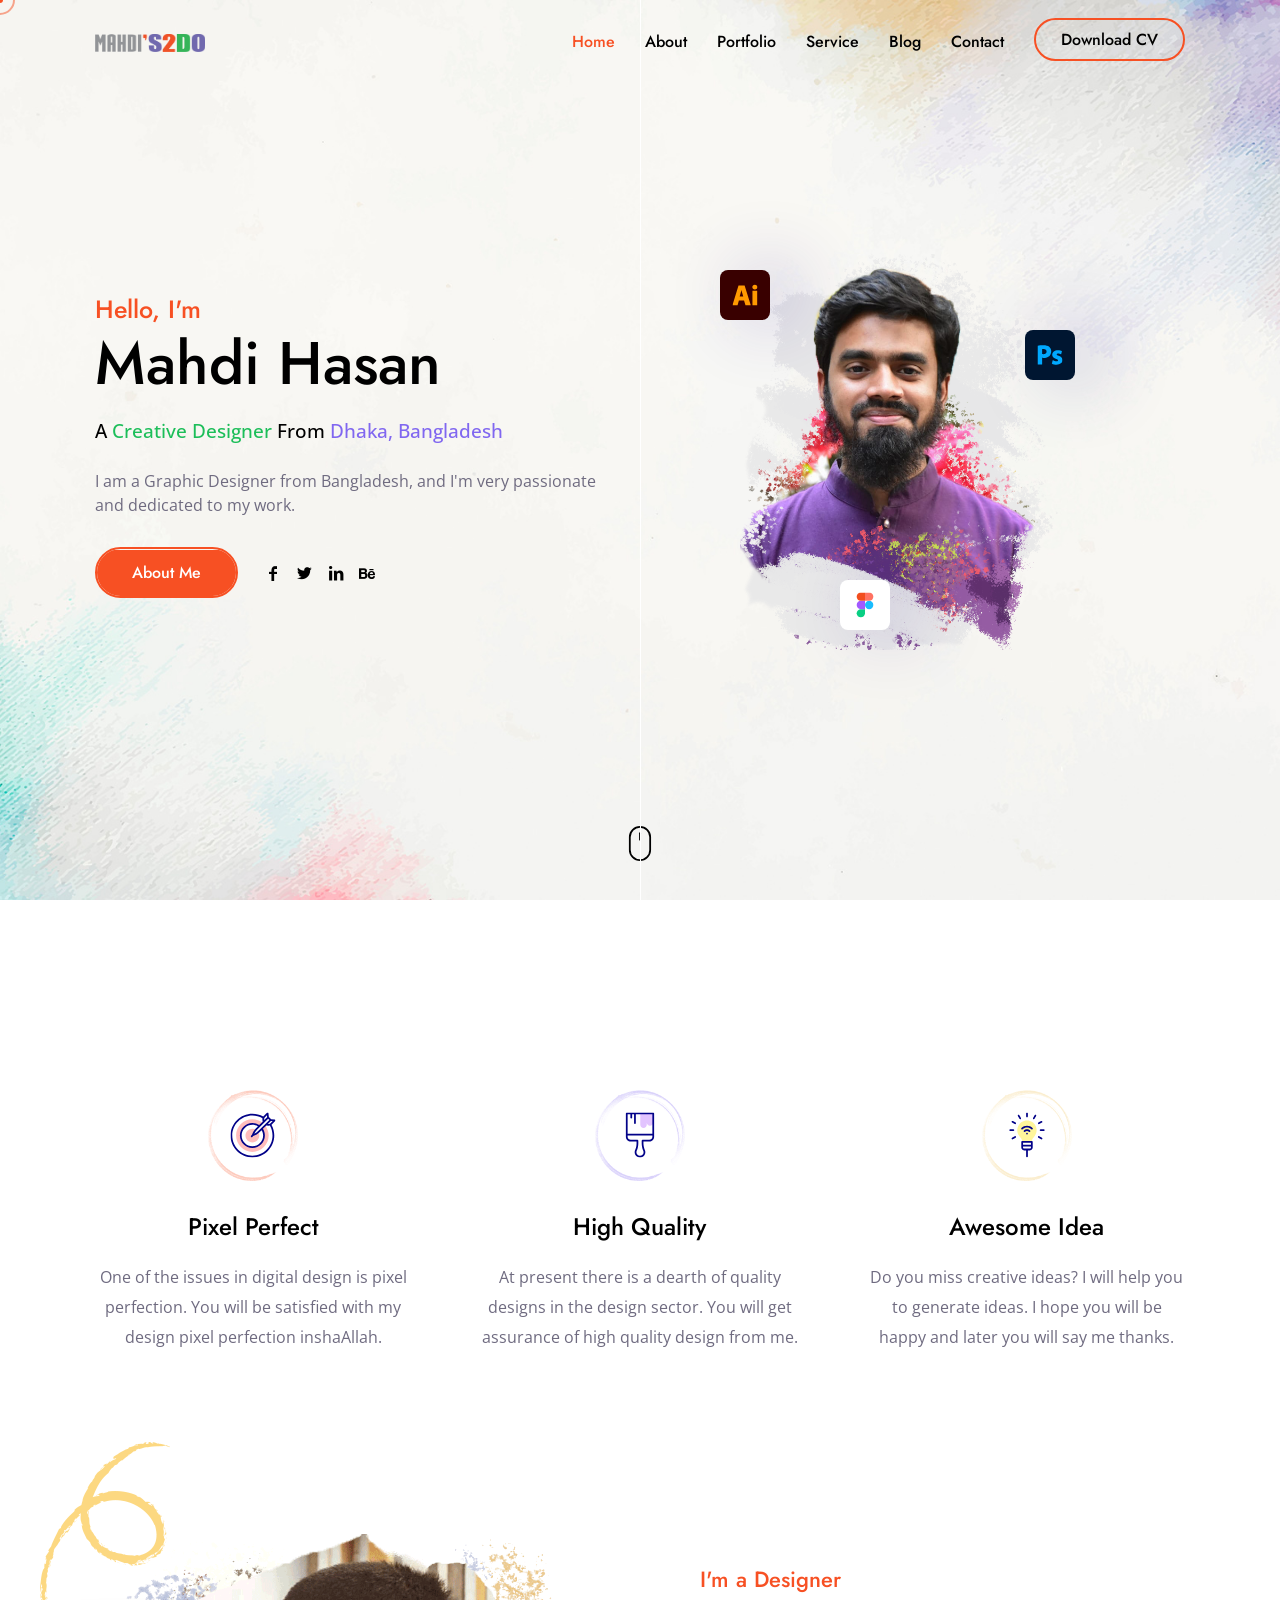
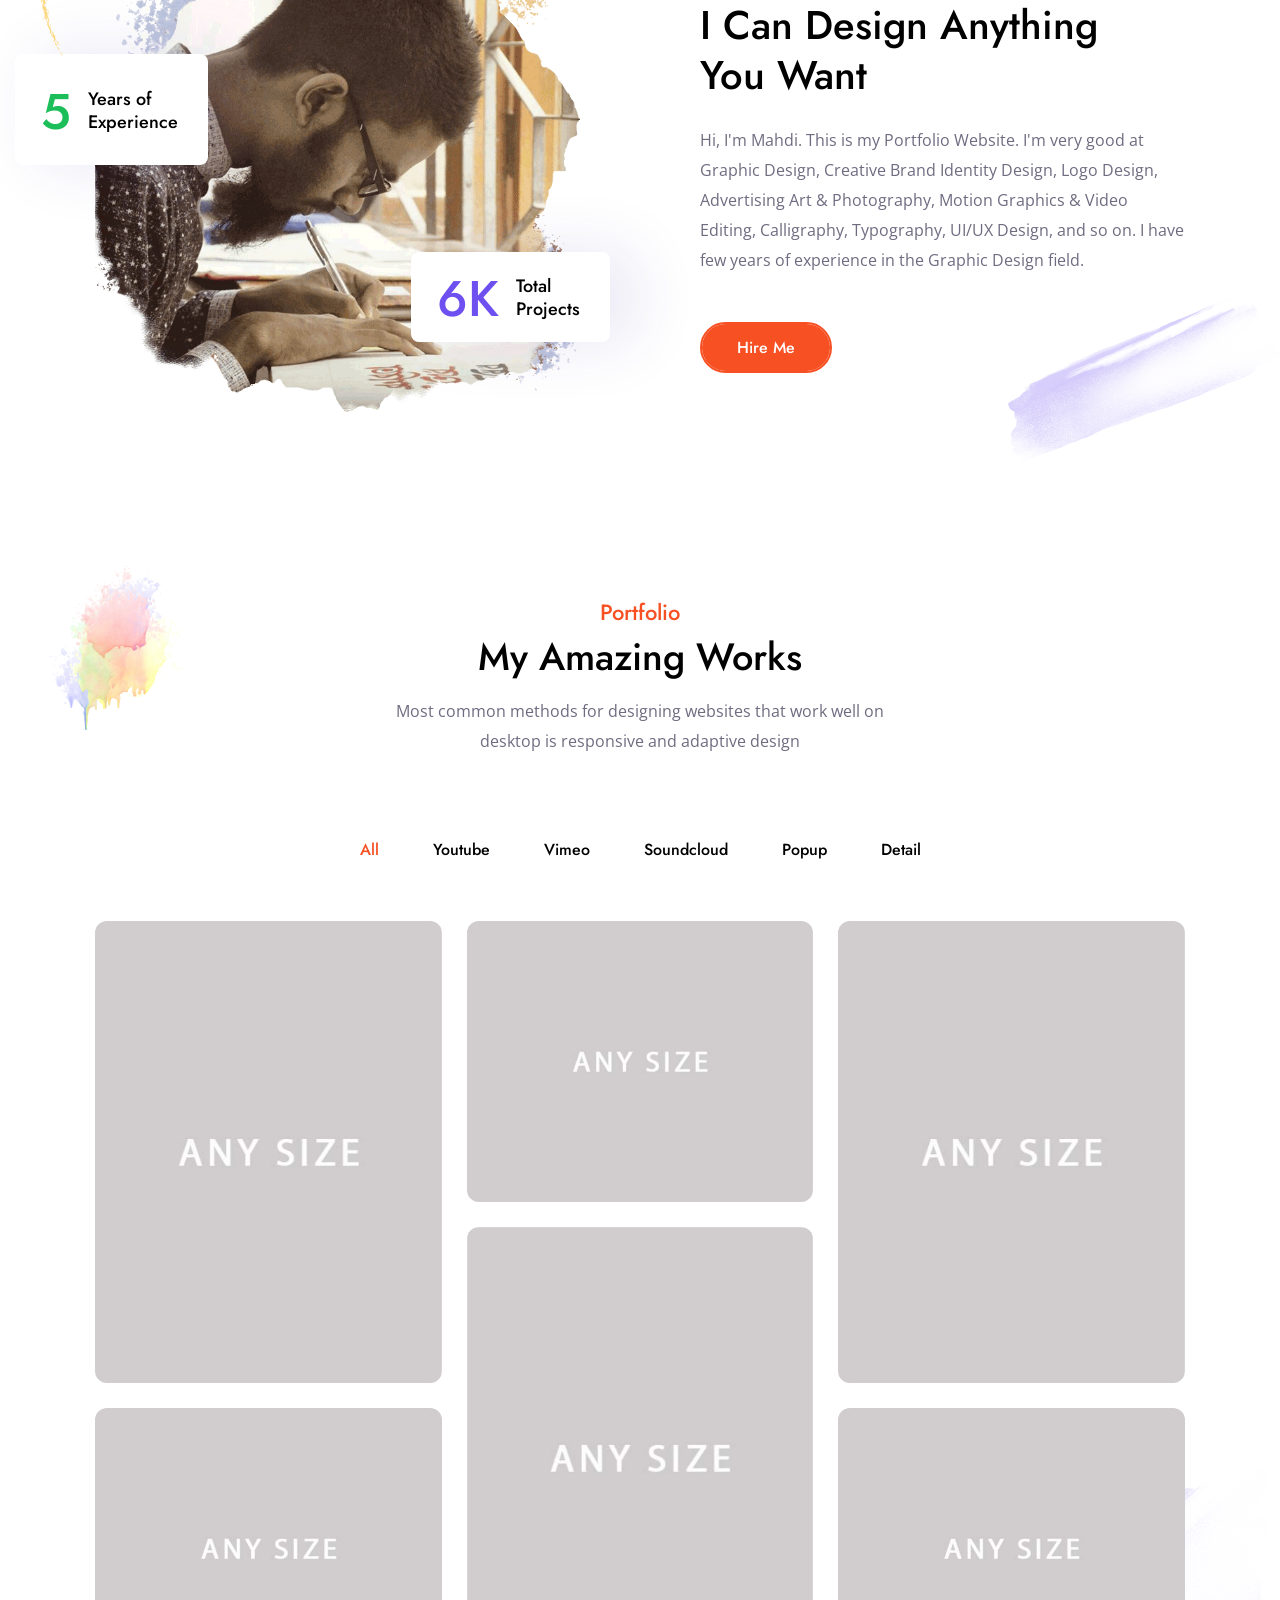
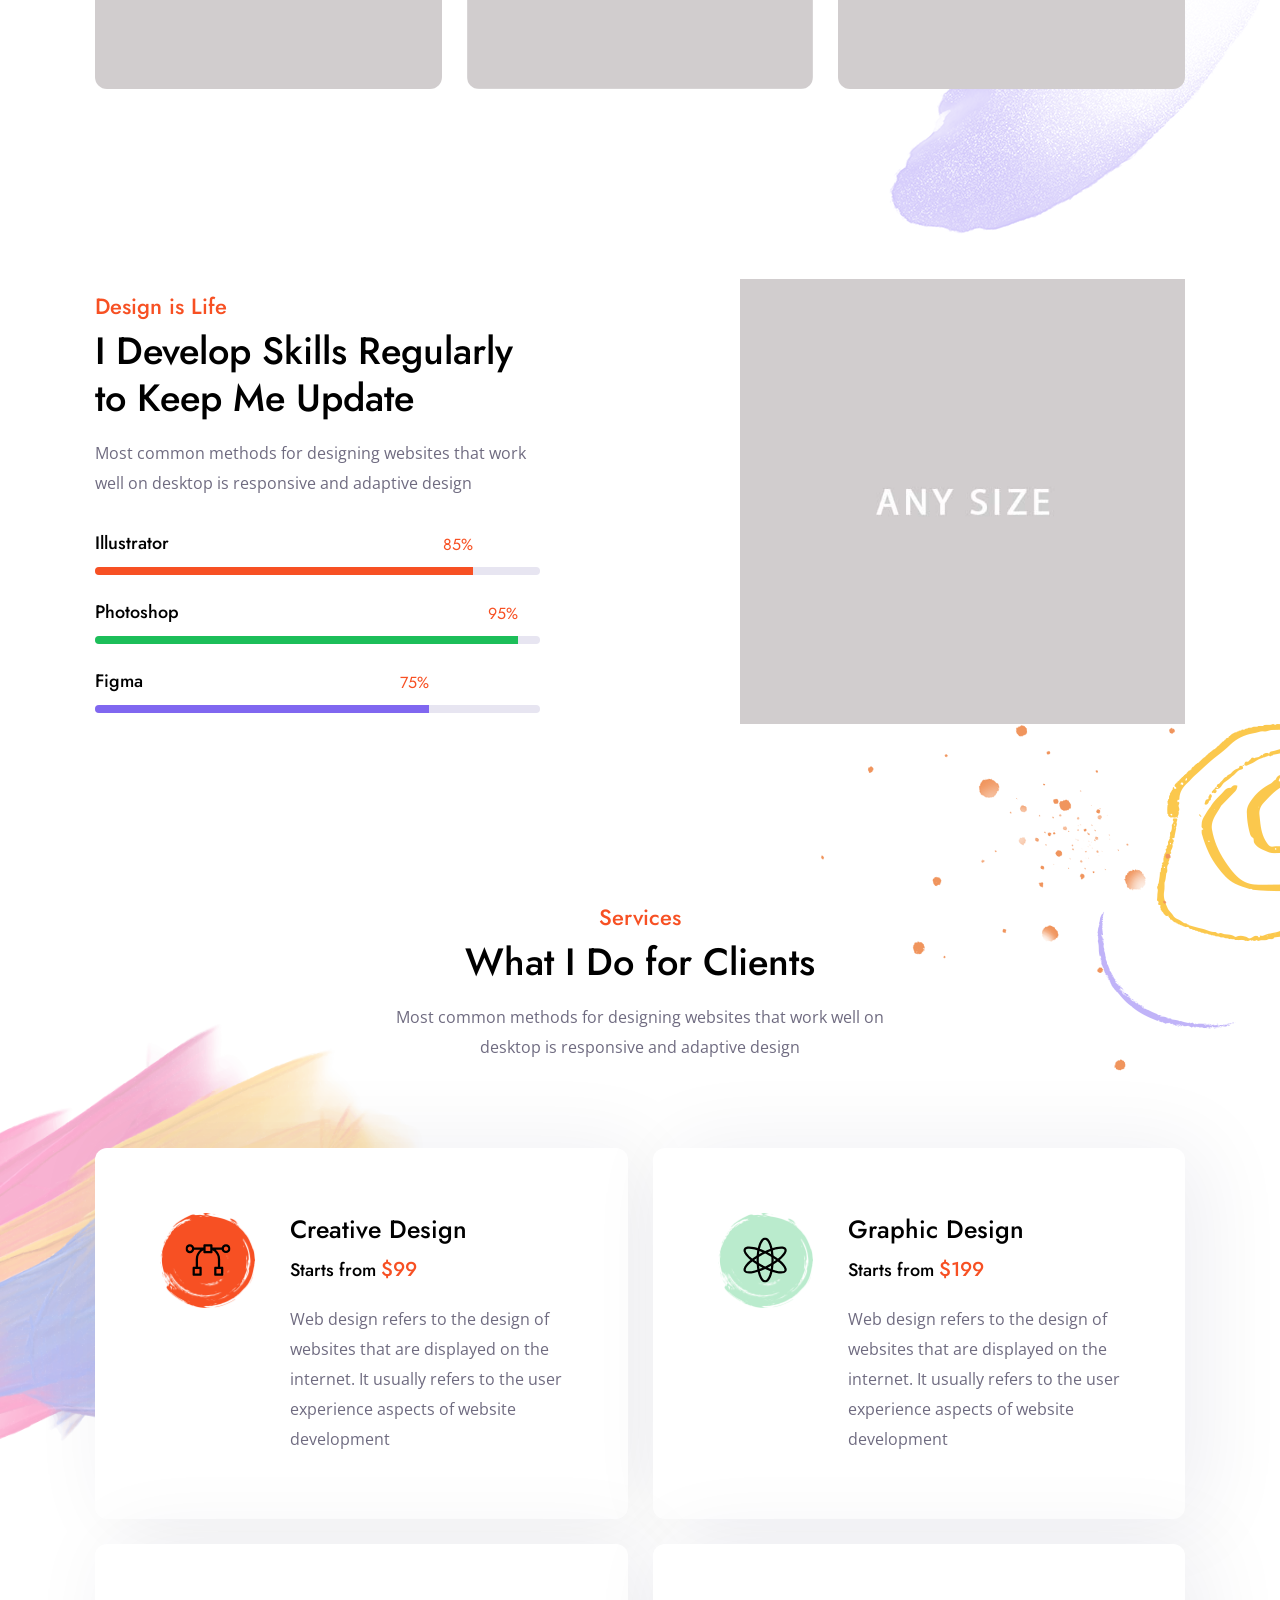
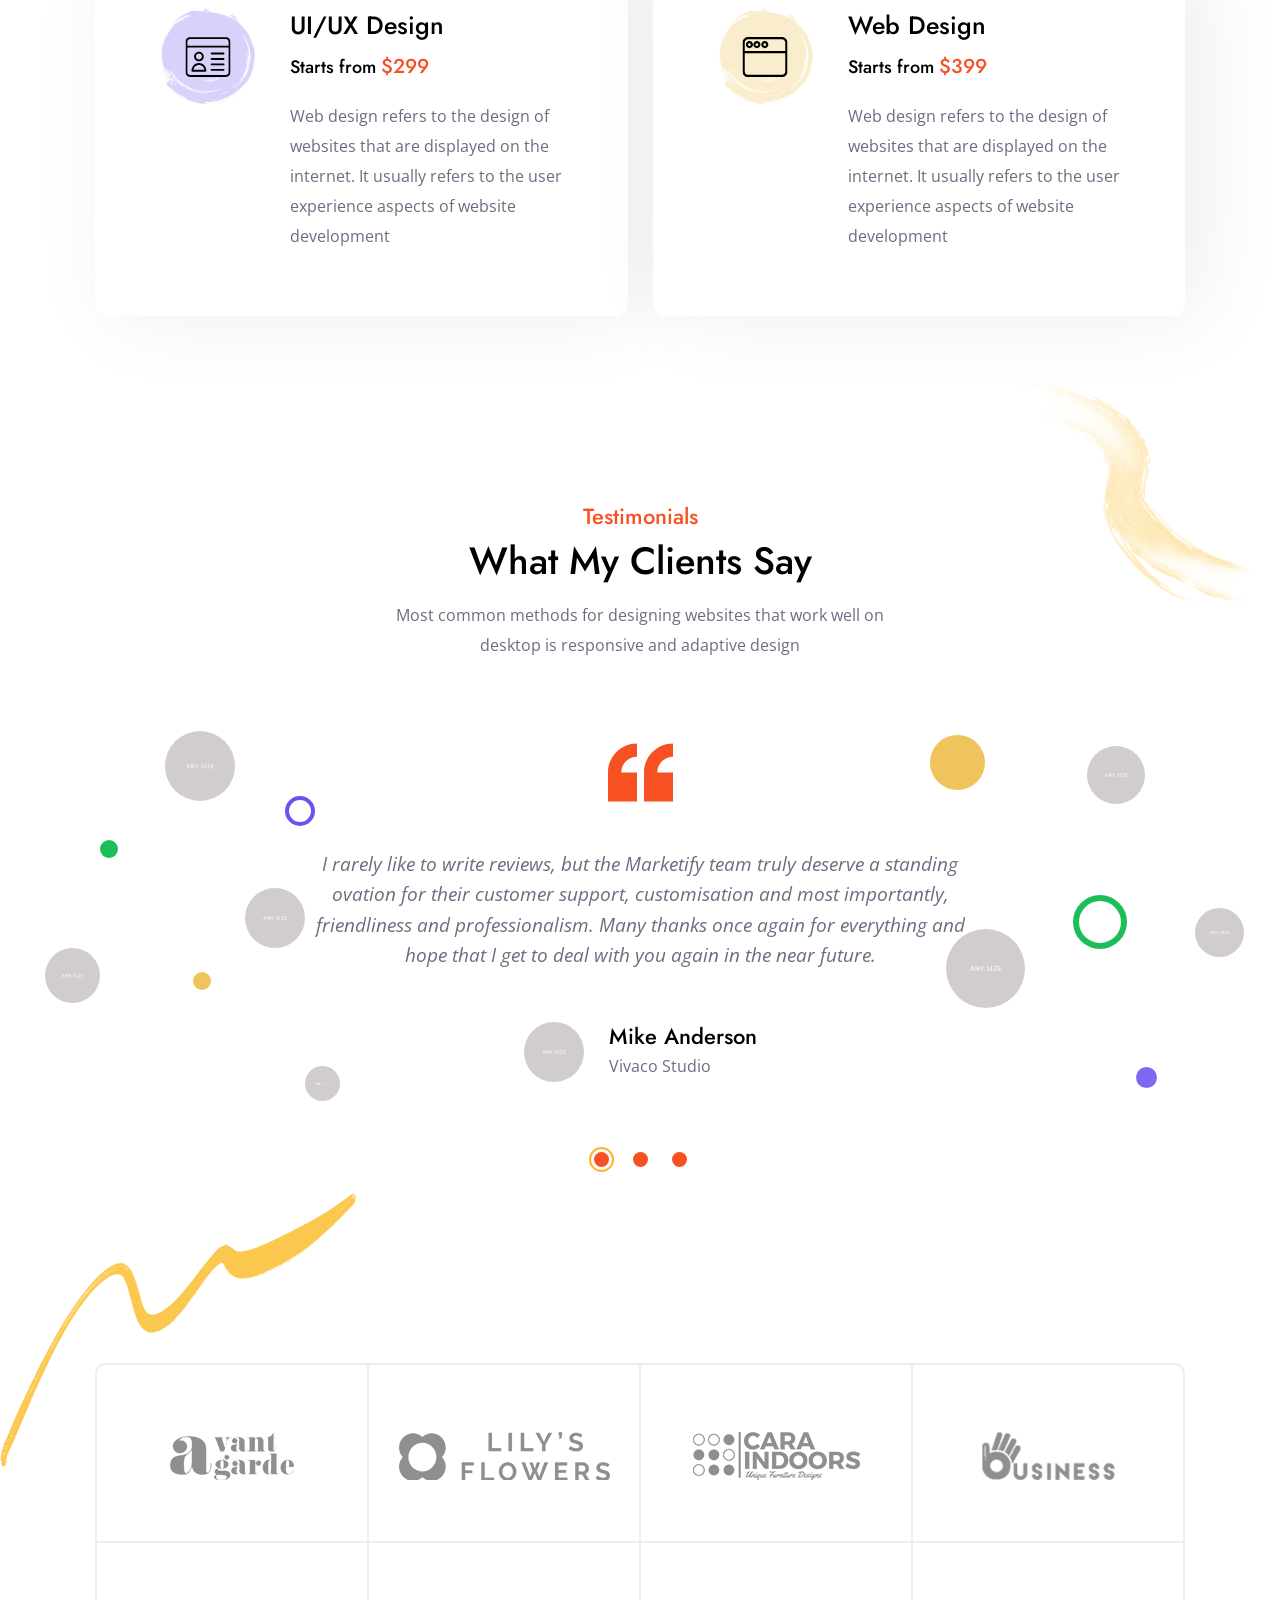
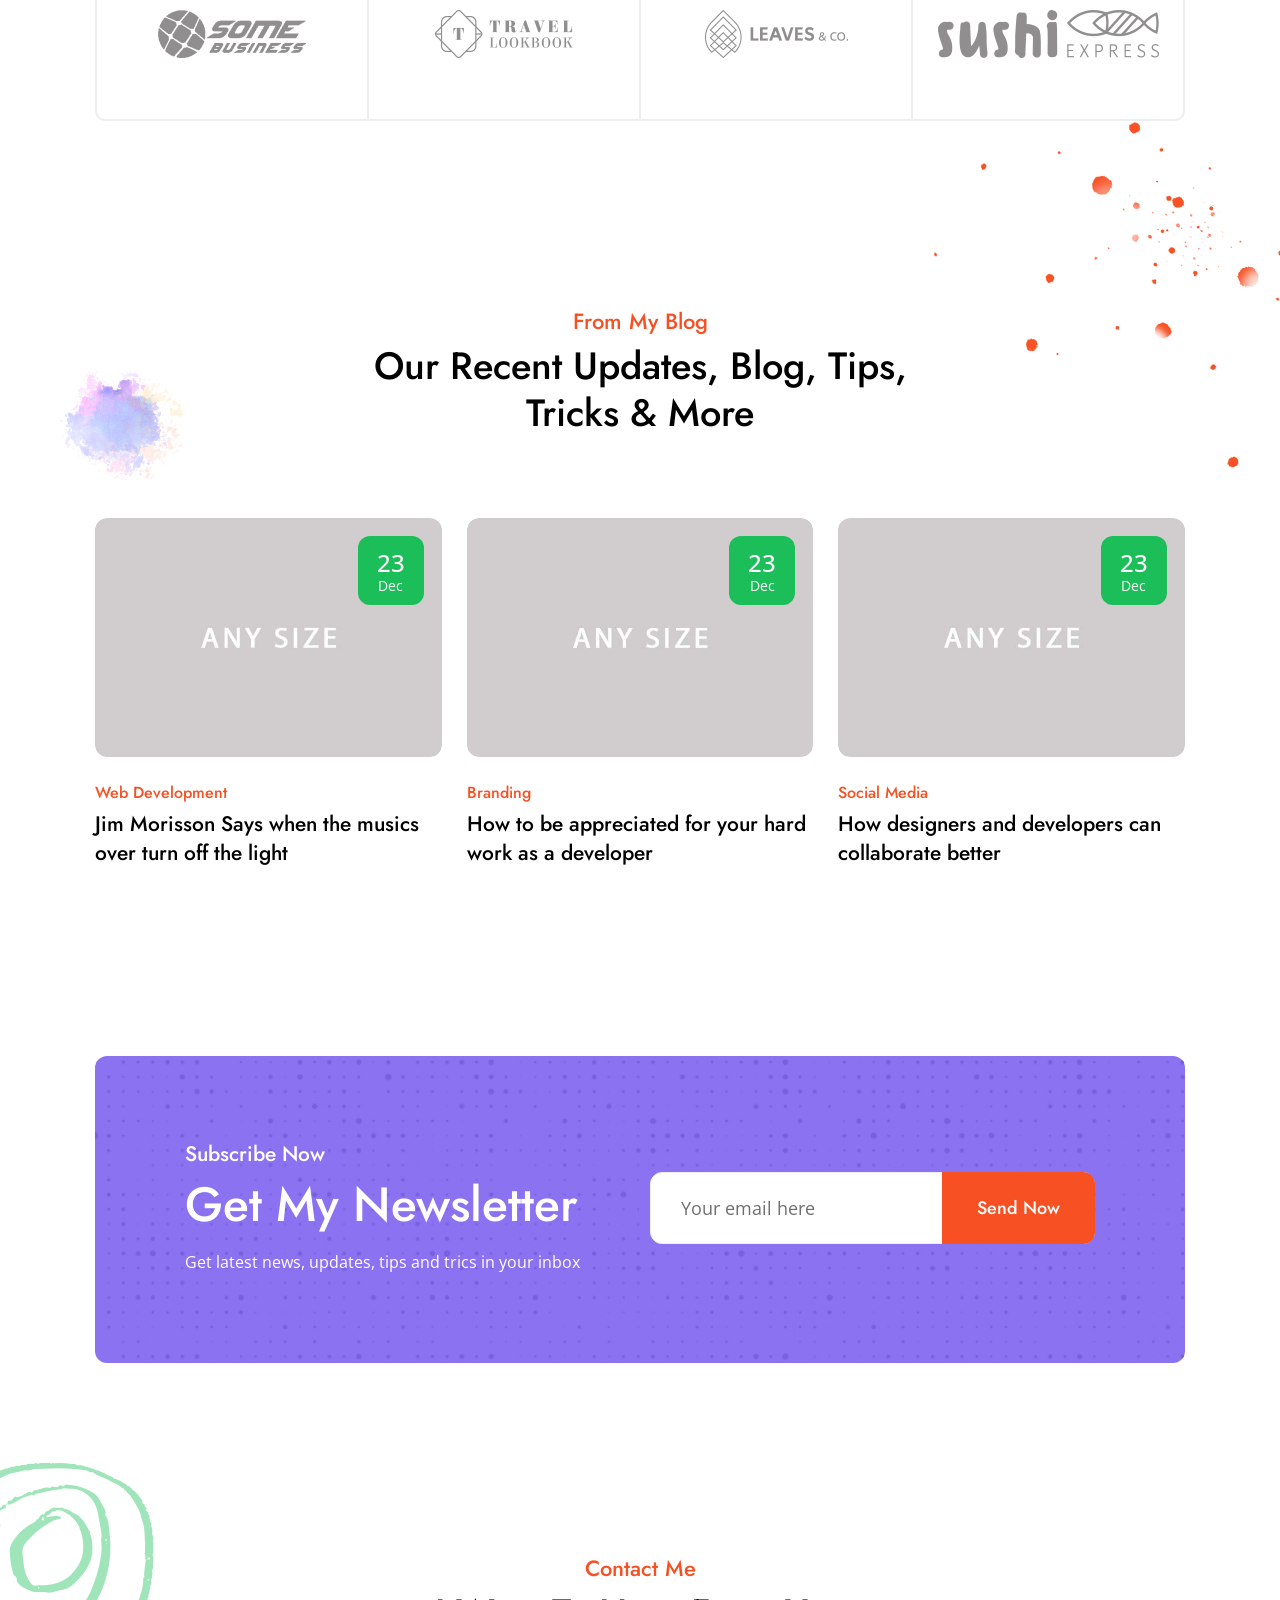
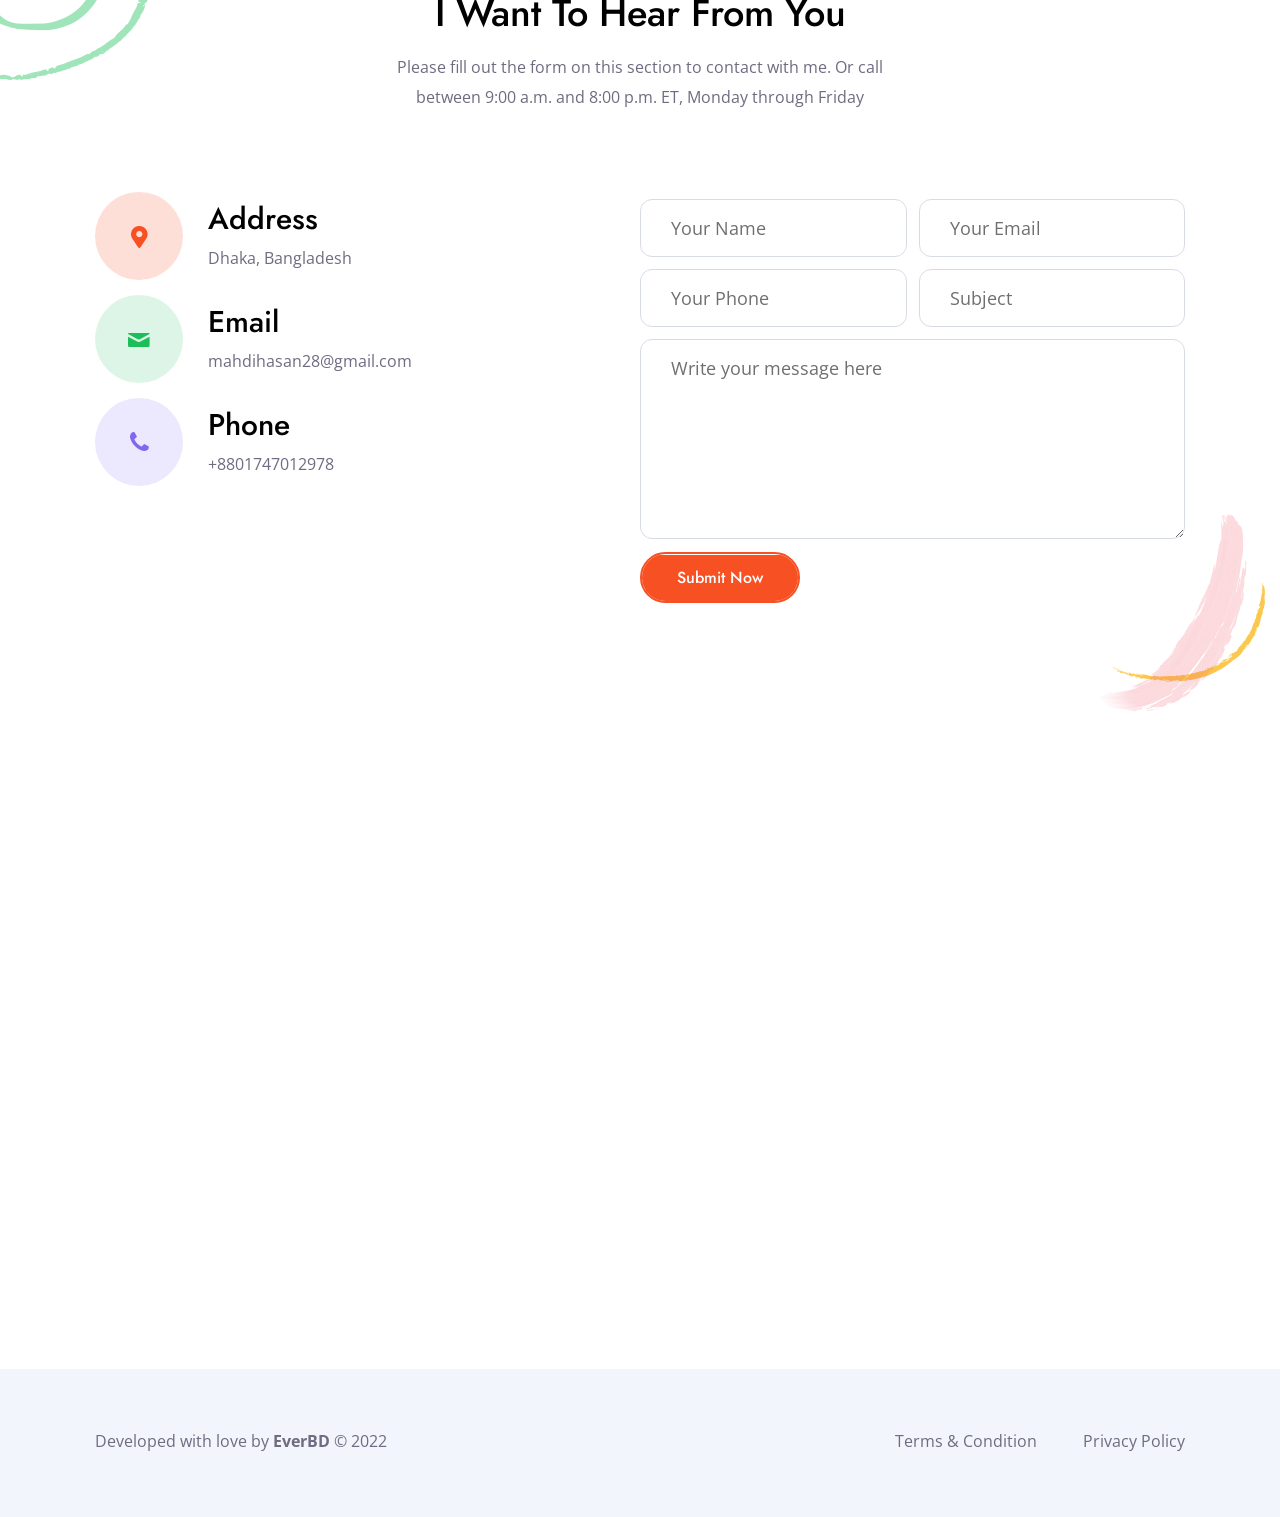
==== commit 49d916f6: "update 1" ====
--- a/public/index.html
+++ b/public/index.html
@@ -2,993 +2,1052 @@
 <!--[if lt IE 7 ]><html class="ie ie6" lang="en"> <![endif]-->
 <!--[if IE 7 ]><html class="ie ie7" lang="en"> <![endif]-->
 <!--[if IE 8 ]><html class="ie ie8" lang="en"> <![endif]-->
-<!--[if (gte IE 9)|!(IE)]><!--><html lang="en"> <!--<![endif]-->
+<!--[if (gte IE 9)|!(IE)]><!-->
+<html lang="en">
+<!--<![endif]-->
 
 <head>
 
-<meta http-equiv="Content-Type" content="text/html; charset=utf-8" />
-
-<meta name="description" content="Name of your web site">
-<meta name="author" content="Marketify">
-
-<meta name="viewport" content="width=device-width, initial-scale=1, maximum-scale=1">
-
-<title>Mahdi'S2DO | Home</title>
-
-<!-- STYLES -->
-<link href="https://fonts.googleapis.com/css2?family=Jost:ital,wght@0,100;0,200;0,300;0,400;0,500;0,600;0,700;0,800;0,900;1,100;1,200;1,300;1,400;1,500;1,600;1,700;1,800;1,900&display=swap" rel="stylesheet">
-<link href="https://fonts.googleapis.com/css2?family=Open+Sans:ital,wght@0,300;0,400;0,500;0,600;0,700;0,800;1,300;1,400;1,500;1,600;1,700;1,800&display=swap" rel="stylesheet">
-
-<link rel="stylesheet" type="text/css" href="css/plugins.css" />
-<link rel="stylesheet" type="text/css" href="css/dark.css" />
-<link rel="stylesheet" type="text/css" href="css/style.css" />
-<!--[if lt IE 9]> <script type="text/javascript" src="js/modernizr.custom.js"></script> <![endif]-->
-<!-- /STYLES -->
+    <meta http-equiv="Content-Type" content="text/html; charset=utf-8" />
+
+    <meta name="description" content="Name of your web site">
+    <meta name="author" content="Marketify">
+
+    <meta name="viewport" content="width=device-width, initial-scale=1, maximum-scale=1">
+
+    <title>Mahdi'S2DO | Home</title>
+
+    <!-- STYLES -->
+    <link href="https://fonts.googleapis.com/css2?family=Jost:ital,wght@0,100;0,200;0,300;0,400;0,500;0,600;0,700;0,800;0,900;1,100;1,200;1,300;1,400;1,500;1,600;1,700;1,800;1,900&display=swap" rel="stylesheet">
+    <link href="https://fonts.googleapis.com/css2?family=Open+Sans:ital,wght@0,300;0,400;0,500;0,600;0,700;0,800;1,300;1,400;1,500;1,600;1,700;1,800&display=swap" rel="stylesheet">
+
+    <link rel="stylesheet" type="text/css" href="css/plugins.css" />
+    <link rel="stylesheet" type="text/css" href="css/dark.css" />
+    <link rel="stylesheet" type="text/css" href="css/style.css" />
+    <!--[if lt IE 9]> <script type="text/javascript" src="js/modernizr.custom.js"></script> <![endif]-->
+    <!-- /STYLES -->
 
 </head>
 
-<body> 
-	
-	<!-- PRELOADER -->
-	<div id="preloader">
-		<div class="loader_line"></div>
-	</div>
-	<!-- /PRELOADER -->
-	
-	<!-- WRAPPER ALL -->
-	<div class="dizme_tm_all_wrap" data-magic-cursor="show">
-	
-		<!-- MOBILE MENU -->
-		<div class="dizme_tm_mobile_menu">
-			<div class="mobile_menu_inner">
-				<div class="mobile_in">
-					<div class="logo">
-						<a href="#"><img src="img/logo/logo.png" alt="" /></a>
-					</div>
-					<div class="trigger">
-						<div class="hamburger hamburger--slider">
-							<div class="hamburger-box">
-								<div class="hamburger-inner"></div>
-							</div>
-						</div>
-					</div>
-				</div>
-			</div>
-			<div class="dropdown">
-				<div class="dropdown_inner">
-					<ul class="anchor_nav">
-						<li class="current"><a href="#home">Home</a></li>
-						<li><a href="#about">About</a></li>
-						<li><a href="#portfolio">Portfolio</a></li>
-						<li><a href="#service">Service</a></li>
-						<li><a href="#blog">Blog</a></li>
-						<li><a href="#contact">Contact</a></li>
-						<li class="download_cv"><a href="img/cv/1.jpg" download><span>Download CV</span></a></li>
-					</ul>
-				</div>
-			</div>
-		</div>
-		<!-- /MOBILE MENU -->
-	
-		<!-- HEADER -->
-		<div class="dizme_tm_header">
-			<div class="container">
-				<div class="inner">
-					<div class="logo">
-						<a href="#"><img src="img/logo/logo.png" alt="" /></a>
-					</div>
-					<div class="menu">
-						<ul class="anchor_nav">
-							<li class="current"><a href="#home">Home</a></li>
-							<li><a href="#about">About</a></li>
-							<li><a href="#portfolio">Portfolio</a></li>
-							<li><a href="#service">Service</a></li>
-							<li><a href="#blog">Blog</a></li>
-							<li><a href="#contact">Contact</a></li>
-							<li class="download_cv"><a target="_blank" href="https://drive.google.com/file/d/1q6tOhHeTakeqUG55LEH-5oxpL3T-5t2b/view?usp=sharing"download><span>Download CV</span></a></li>
-						</ul>
-					</div>
-				</div>
-			</div>
-		</div>
-		<!-- /HEADER -->
-		
-		<!-- HERO -->
-		<div class="dizme_tm_section" id="home">
-			<div class="dizme_tm_hero">
-				<div class="background" data-img-url="img/slider/1.jpg"></div>
-				<div class="container">
-					<div class="content">
-						<div class="details">
-							<div class="hello">
-								<h3 class="orangeText">Hello, I'm</h3>
-							</div>
-							<div class="name">
-								<h3>Mahdi Hasan</h3>
-							</div>
-							<div class="job">
-								<p>A <span class="greenText">Creative Designer</span> From <span class="purpleText">Dhaka, Bangladesh</span></p>
-							</div>
-							<div class="text">
-								<p>I am a Graphic Designer from Bangladesh, and I'm very passionate and dedicated to my work.</p>
-							</div>
-							<div class="button">
-								<div class="dizme_tm_button">
-									<a class="anchor" href="#about"><span>About Me</span></a>
-								</div>
-								<div class="social">
-									<ul>
-										<li><a target="_blank" href="https://www.facebook.com/mahdi.hasan.musafir/"><i class="icon-facebook-1"></i></a></li>
-										<li><a target="_blank" href="https://twitter.com/mahdihasan281"><i class="icon-twitter-1"></i></a></li>
-										<li><a target="_blank" href="https://www.linkedin.com/in/md-mahdi-hasan/"><i class="icon-linkedin-1"></i></a></li>
-										<li><a target="_blank" href="https://www.behance.net/mahdihasan28"><i class="icon-behance"></i></a></li>
-									</ul>
-								</div>
-							</div>
-						</div>
-						<div class="avatar">
-							<div class="image">
-								<img src="img/slider/avatar-me.png" alt="" />
-								<span class="skills illustrator anim_moveBottom"><img class="svg" src="img/svg/skills/illustrator.svg" alt="" /></span>
-								<span class="skills photoshop anim_moveBottom"><img class="svg" src="img/svg/skills/photoshop.svg" alt="" /></span>
-								<span class="skills figma anim_moveBottom"><img class="svg" src="img/svg/skills/figma.svg" alt="" /></span>
-							</div>
-						</div>
-					</div>
-				</div>
-				<div class="dizme_tm_down">
-					<a class="anchor" href="#about">
-						<svg width="26px" height="100%" viewBox="0 0 247 390" version="1.1" xmlns="http://www.w3.org/2000/svg" xmlns:xlink="http://www.w3.org/1999/xlink" style="fill-rule:evenodd;clip-rule:evenodd;stroke-linecap:round;stroke-linejoin:round;stroke-miterlimit:1.5;">
+<body>
+
+    <!-- PRELOADER -->
+    <div id="preloader">
+        <div class="loader_line"></div>
+    </div>
+    <!-- /PRELOADER -->
+
+    <!-- WRAPPER ALL -->
+    <div class="dizme_tm_all_wrap" data-magic-cursor="show">
+
+        <!-- MOBILE MENU -->
+        <div class="dizme_tm_mobile_menu">
+            <div class="mobile_menu_inner">
+                <div class="mobile_in">
+                    <div class="logo">
+                        <a href="#"><img src="img/logo/logo.png" alt="" /></a>
+                    </div>
+                    <div class="trigger">
+                        <div class="hamburger hamburger--slider">
+                            <div class="hamburger-box">
+                                <div class="hamburger-inner"></div>
+                            </div>
+                        </div>
+                    </div>
+                </div>
+            </div>
+            <div class="dropdown">
+                <div class="dropdown_inner">
+                    <ul class="anchor_nav">
+                        <li class="current"><a href="#home">Home</a></li>
+                        <li><a href="#about">About</a></li>
+                        <li><a href="#portfolio">Portfolio</a></li>
+                        <li><a href="#service">Service</a></li>
+                        <li><a href="#blog">Blog</a></li>
+                        <li><a href="#contact">Contact</a></li>
+                        <li class="download_cv"><a href="img/cv/1.jpg" download><span>Download CV</span></a></li>
+                    </ul>
+                </div>
+            </div>
+        </div>
+        <!-- /MOBILE MENU -->
+
+        <!-- HEADER -->
+        <div class="dizme_tm_header">
+            <div class="container">
+                <div class="inner">
+                    <div class="logo">
+                        <a href="#"><img src="img/logo/logo.png" alt="" /></a>
+                    </div>
+                    <div class="menu">
+                        <ul class="anchor_nav">
+                            <li class="current"><a href="#home">Home</a></li>
+                            <li><a href="#about">About</a></li>
+                            <li><a href="#portfolio">Portfolio</a></li>
+                            <li><a href="#service">Service</a></li>
+                            <li><a href="#blog">Blog</a></li>
+                            <li><a href="#contact">Contact</a></li>
+                            <li class="download_cv"><a target="_blank" href="https://drive.google.com/file/d/1q6tOhHeTakeqUG55LEH-5oxpL3T-5t2b/view?usp=sharing" download><span>Download CV</span></a></li>
+                        </ul>
+                    </div>
+                </div>
+            </div>
+        </div>
+        <!-- /HEADER -->
+
+        <!-- HERO -->
+        <div class="dizme_tm_section" id="home">
+            <div class="dizme_tm_hero">
+                <div class="background" data-img-url="img/slider/1.jpg"></div>
+                <div class="container">
+                    <div class="content">
+                        <div class="details">
+                            <div class="hello">
+                                <h3 class="orangeText">Hello, I'm</h3>
+                            </div>
+                            <div class="name">
+                                <h3>Mahdi Hasan</h3>
+                            </div>
+                            <div class="job">
+                                <p>A <span class="greenText">Creative Designer</span> From <span class="purpleText">Dhaka, Bangladesh</span></p>
+                            </div>
+                            <div class="text">
+                                <p>I am a Graphic Designer from Bangladesh, and I'm very passionate and dedicated to my work.</p>
+                            </div>
+                            <div class="button">
+                                <div class="dizme_tm_button">
+                                    <a class="anchor" href="#about"><span>About Me</span></a>
+                                </div>
+                                <div class="social">
+                                    <ul>
+                                        <li><a target="_blank" href="https://www.facebook.com/mahdi.hasan.musafir/"><i class="icon-facebook-1"></i></a></li>
+                                        <li><a target="_blank" href="https://twitter.com/mahdihasan281"><i class="icon-twitter-1"></i></a></li>
+                                        <li><a target="_blank" href="https://www.linkedin.com/in/md-mahdi-hasan/"><i class="icon-linkedin-1"></i></a></li>
+                                        <li><a target="_blank" href="https://www.behance.net/mahdihasan28"><i class="icon-behance"></i></a></li>
+                                    </ul>
+                                </div>
+                            </div>
+                        </div>
+                        <div class="avatar">
+                            <div class="image">
+                                <img src="img/slider/avatar-me.png" alt="" />
+                                <span class="skills illustrator anim_moveBottom"><img class="svg" src="img/svg/skills/illustrator.svg" alt="" /></span>
+                                <span class="skills photoshop anim_moveBottom"><img class="svg" src="img/svg/skills/photoshop.svg" alt="" /></span>
+                                <span class="skills figma anim_moveBottom"><img class="svg" src="img/svg/skills/figma.svg" alt="" /></span>
+                            </div>
+                        </div>
+                    </div>
+                </div>
+                <div class="dizme_tm_down">
+                    <a class="anchor" href="#about">
+                        <svg width="26px" height="100%" viewBox="0 0 247 390" version="1.1" xmlns="http://www.w3.org/2000/svg" xmlns:xlink="http://www.w3.org/1999/xlink" style="fill-rule:evenodd;clip-rule:evenodd;stroke-linecap:round;stroke-linejoin:round;stroke-miterlimit:1.5;">
 							<path id="wheel" d="M123.359,79.775l0,72.843" style="fill:none;stroke:#000;stroke-width:20px;"/>
 							<path id="mouse" d="M236.717,123.359c0,-62.565 -50.794,-113.359 -113.358,-113.359c-62.565,0 -113.359,50.794 -113.359,113.359l0,143.237c0,62.565 50.794,113.359 113.359,113.359c62.564,0 113.358,-50.794 113.358,-113.359l0,-143.237Z" style="fill:none;stroke:#000;stroke-width:20px;"/>
 						</svg>
-					</a>
-				</div>
-			</div>
-		</div>
-		<!-- HERO -->
-		
-		<!-- PROCESS -->
-		<div class="dizme_tm_section">
-			<div class="dizme_tm_process">
-				<div class="container">
-					<div class="list">
-						<ul>
-							<li class="wow fadeInUp" data-wow-duration="1s">
-								<div class="list_inner">
-									<div class="icon">
-										<span>
+                    </a>
+                </div>
+            </div>
+        </div>
+        <!-- HERO -->
+
+        <!-- PROCESS -->
+        <div class="dizme_tm_section">
+            <div class="dizme_tm_process">
+                <div class="container">
+                    <div class="list">
+                        <ul>
+                            <li class="wow fadeInUp" data-wow-duration="1s">
+                                <div class="list_inner">
+                                    <div class="icon">
+                                        <span>
 											<img class="brush" src="img/brushes/process/1.png" alt="" />
 											<img class="svg" src="img/svg/process/target.svg" alt="" />
 										</span>
-									</div>
-									<div class="title">
-										<h3>Pixel Perfect</h3>
-									</div>
-									<div class="text">
-										<p>One of the issues in digital design is pixel perfection. You will be satisfied with my design pixel perfection inshaAllah.</p>
-									</div>
-								</div>
-							</li>
-							<li class="wow fadeInUp" data-wow-duration="1s" data-wow-delay="0.2s">
-								<div class="list_inner">
-									<div class="icon">
-										<span>
+                                    </div>
+                                    <div class="title">
+                                        <h3>Pixel Perfect</h3>
+                                    </div>
+                                    <div class="text">
+                                        <p>One of the issues in digital design is pixel perfection. You will be satisfied with my design pixel perfection inshaAllah.</p>
+                                    </div>
+                                </div>
+                            </li>
+                            <li class="wow fadeInUp" data-wow-duration="1s" data-wow-delay="0.2s">
+                                <div class="list_inner">
+                                    <div class="icon">
+                                        <span>
 											<img class="brush" src="img/brushes/process/2.png" alt="" />
 											<img class="svg" src="img/svg/process/brush.svg" alt="" />
 										</span>
-									</div>
-									<div class="title">
-										<h3>High Quality</h3>
-									</div>
-									<div class="text">
-										<p>At present there is a dearth of quality designs in the design sector. You will get assurance of high quality design from me.</p>
-									</div>
-								</div>
-							</li>
-							<li class="wow fadeInUp" data-wow-duration="1s" data-wow-delay="0.4s">
-								<div class="list_inner">
-									<div class="icon">
-										<span>
+                                    </div>
+                                    <div class="title">
+                                        <h3>High Quality</h3>
+                                    </div>
+                                    <div class="text">
+                                        <p>At present there is a dearth of quality designs in the design sector. You will get assurance of high quality design from me.</p>
+                                    </div>
+                                </div>
+                            </li>
+                            <li class="wow fadeInUp" data-wow-duration="1s" data-wow-delay="0.4s">
+                                <div class="list_inner">
+                                    <div class="icon">
+                                        <span>
 											<img class="brush" src="img/brushes/process/3.png" alt="" />
 											<img class="svg" src="img/svg/process/energy.svg" alt="" />
 										</span>
-									</div>
-									<div class="title">
-										<h3>Awesome Idea</h3>
-									</div>
-									<div class="text">
-										<p>Do you miss creative ideas? I will help you to generate ideas. I hope you will be happy and later you will say me thanks.</p>
-									</div>
-								</div>
-							</li>
-						</ul>
-					</div>
-				</div>
-			</div>
-		</div>
-		<!-- /PROCESS -->
-		
-		<!-- ABOUT -->
-		<div class="dizme_tm_section" id="about">
-			<div class="dizme_tm_about">
-				<div class="container">
-					<div class="wrapper">
-						<div class="left">
-							<div class="image">
-								<img src="img/about/1.1.png" alt="" />
-								<div class="numbers year">
-									<div class="wrapper">
-										<h3><span class="dizme_tm_counter" data-from="0" data-to="06" data-speed="2000">0</span></h3>
-										<span class="name">Years of<br />Experience</span>
-									</div>
-								</div>
-								<div class="numbers project">
-									<div class="wrapper">
-										<h3><span class="dizme_tm_counter" data-from="0" data-to="9" data-speed="2000">0</span>K</h3>
-										<span class="name">Total<br />Projects</span>
-									</div>
-								</div>
-							</div>
-						</div>
-						<div class="right">
-							<div class="title wow fadeInUp" data-wow-duration="1s">
-								<span>I'm a Designer</span>
-								<h3>I Can Design Anything You Want</h3>
-							</div>
-							<div class="text wow fadeInUp" data-wow-duration="1s">
-								<p>Hi, I'm Mahdi. This is my Graphic Design Portfolio. I'm very
-									good at UX/UI Design, Creative Brand Identity Design, Logo Design, Advertising Art & Photography, Motion
-									Graphics & Video Editing, Calligraphy, Typography and so on. I have few years of experience in
-									the Graphic Design field.</p>
-							</div>
-							<div class="dizme_tm_button wow fadeInUp" data-wow-duration="1s">
-								<a class="anchor" href="#contact"><span>Hire Me</span></a>
-							</div>
-						</div>
-					</div>
-				</div>
-				<div class="brush_1 wow fadeInLeft" data-wow-duration="1s"><img src="img/brushes/about/1.png" alt="" /></div>
-				<div class="brush_2 wow fadeInRight" data-wow-duration="1s"><img src="img/brushes/about/2.png" alt="" /></div>
-			</div>
-		</div>
-		<!-- /ABOUT -->
-		
-		<!-- PORTFOLIO -->
-		<div class="dizme_tm_section" id="portfolio">
-			<div class="dizme_tm_portfolio">
-				<div class="container">
-					<div class="dizme_tm_main_title" data-align="center">
-						<span>Portfolio</span>
-						<h3>My Amazing Works</h3>
-						<p>Most common methods for designing websites that work well on desktop is responsive and adaptive design</p>
-					</div>
-					<div class="portfolio_filter">
-						<ul>
-							<li><a href="#" class="current" data-filter="*">All</a></li>
-							<li><a href="#" data-filter=".youtube">Youtube</a></li>
-							<li><a href="#" data-filter=".vimeo">Vimeo</a></li>
-							<li><a href="#" data-filter=".soundcloud">Soundcloud</a></li>
-							<li><a href="#" data-filter=".popup">Popup</a></li>
-							<li><a href="#" data-filter=".detail">Detail</a></li>
-						</ul>
-					</div>
-					<div class="dizme_tm_portfolio_titles"></div>
-					<div class="portfolio_list wow fadeInUp" data-wow-duration="1s">
-						<ul class="gallery_zoom grid">
-							<li class="youtube grid-item">
-								<div class="inner">
-									<div class="entry dizme_tm_portfolio_animation_wrap" data-title="Mockup Shape" data-category="Youtube">
-										<a class="popup-youtube" href="https://www.youtube.com/watch?v=7e90gBu4pas">
-											<img src="img/thumbs/42-56.jpg" alt="" />
-											<div class="main" data-img-url="img/portfolio/1.jpg"></div>
-										</a>
-									</div>
-									<div class="mobile_title">
-										<h3>Mockup Shape</h3>
-										<span>Youtube</span>
-									</div>
-								</div>
-							</li>
-							<li class="vimeo grid-item">
-								<div class="inner">
-									<div class="entry dizme_tm_portfolio_animation_wrap" data-title="Ave Bottle" data-category="Vimeo">
-										<a class="popup-vimeo" href="https://vimeo.com/337293658">
-											<img src="img/thumbs/42-34.jpg" alt="" />
-											<div class="main" data-img-url="img/portfolio/2.jpg"></div>
-										</a>
-									</div>
-									<div class="mobile_title">
-										<h3>Ave Bottle</h3>
-										<span>Vimeo</span>
-									</div>
-								</div>
-							</li>
-							<li class="soundcloud grid-item">
-								<div class="inner">
-									<div class="entry dizme_tm_portfolio_animation_wrap" data-title="Magic Art" data-category="Soundcloud">
-										<a class="soundcloude_link mfp-iframe audio" href="https://w.soundcloud.com/player/?url=https%3A//api.soundcloud.com/tracks/471954807&color=%23ff5500&auto_play=true&hide_related=false&show_comments=true&show_user=true&show_reposts=false&show_teaser=true&visual=true">
-											<img src="img/thumbs/42-56.jpg" alt="" />
-											<div class="main" data-img-url="img/portfolio/3.jpg"></div>
-										</a>
-									</div>
-									<div class="mobile_title">
-										<h3>Magic Art</h3>
-										<span>Soundcloud</span>
-									</div>
-								</div>
-							</li>
-							<li class="popup grid-item">
-								<div class="inner">
-									<div class="entry dizme_tm_portfolio_animation_wrap" data-title="Scott Felix" data-category="Popup">
-										<a class="zoom" href="img/portfolio/5.jpg">
-											<img src="img/thumbs/42-56.jpg" alt="" />
-											<div class="main" data-img-url="img/portfolio/5.jpg"></div>
-										</a>
-									</div>
-									<div class="mobile_title">
-										<h3>Blue Lemon</h3>
-										<span>Popup</span>
-									</div>
-								</div>
-							</li>
-							<li class="popup grid-item">
-								<div class="inner">
-									<div class="entry dizme_tm_portfolio_animation_wrap" data-title="Art Stone" data-category="Popup">
-										<a class="zoom" href="img/portfolio/4.jpg">
-											<img src="img/thumbs/42-34.jpg" alt="" />
-											<div class="main" data-img-url="img/portfolio/4.jpg"></div>
-										</a>
-									</div>
-									<div class="mobile_title">
-										<h3>Art Stone</h3>
-										<span>Popup</span>
-									</div>
-								</div>
-							</li>
-							<li class="detail grid-item">
-								<div class="inner">
-									<div class="entry dizme_tm_portfolio_animation_wrap" data-title="Global Evolution" data-category="Detail">
-										<a class="portfolio_popup" href="#">
-											<img src="img/thumbs/42-34.jpg" alt="" />
-											<div class="main" data-img-url="img/portfolio/6.jpg"></div>
-										</a>
-									</div>
-									<div class="mobile_title">
-										<h3>Global Evolution</h3>
-										<span>Detail</span>
-									</div>
-
-									<div class="hidden_content">
-										<div class="popup_details">
-											<div class="main_details">
-												<div class="textbox">
-													<p>We live in a world where we need to move quickly and iterate on our ideas as flexibly as possible.</p>
-													<p>Mockups are useful both for the creative phase of the project - for instance when you're trying to figure out your user flows or the proper visual hierarchy - and the production phase when they phase when they will represent the target product. Building mockups strikes the ideal balance ease of modification.</p>
-												</div>
-												<div class="detailbox">
-													<ul>
-														<li>
-															<span class="first">Client</span>
-															<span>Alvaro Morata</span>
-														</li>
-														<li>
-															<span class="first">Category</span>
-															<span><a href="#">Detail</a></span>
-														</li>
-														<li>
-															<span class="first">Date</span>
-															<span>March 07, 2021</span>
-														</li>
-													</ul>
-												</div>
-											</div>
-											<div class="additional_images">
-												<ul>
-													<li>
-														<div class="list_inner">
-															<div class="my_image">
-																<img src="img/thumbs/4-2.jpg" alt="" />
-																<div class="main" data-img-url="img/portfolio/1.jpg"></div>
-															</div>
-														</div>
-													</li>
-													<li>
-														<div class="list_inner">
-															<div class="my_image">
-																<img src="img/thumbs/4-2.jpg" alt="" />
-																<div class="main" data-img-url="img/portfolio/2.jpg"></div>
-															</div>
-														</div>
-													</li>
-													<li>
-														<div class="list_inner">
-															<div class="my_image">
-																<img src="img/thumbs/4-2.jpg" alt="" />
-																<div class="main" data-img-url="img/portfolio/3.jpg"></div>
-															</div>
-														</div>
-													</li>
-												</ul>
-											</div>
-										</div>
-									</div>
-
-								</div>
-							</li>
-						</ul>
-					</div>
-				</div>
-				<div class="brush_1 wow zoomIn" data-wow-duration="1s"><img src="img/brushes/portfolio/1.png" alt="" /></div>
-				<div class="brush_2 wow fadeInRight" data-wow-duration="1s"><img src="img/brushes/portfolio/2.png" alt="" /></div>
-			</div>
-		</div>
-		<!-- /PORTFOLIO -->
-		
-		<!-- SKILLS -->
-		<div class="dizme_tm_section">
-			<div class="dizme_tm_skills">
-				<div class="container">
-					<div class="wrapper">
-						<div class="left">
-							<div class="dizme_tm_main_title wow fadeInUp" data-wow-duration="1s" data-align="left">
-								<span>Design is Life</span>
-								<h3>I Develop Skills Regularly to Keep Me Update</h3>
-								<p>Most common methods for designing websites that work well on desktop is responsive and adaptive design</p>
-							</div>
-							<div class="dodo_progress wow fadeInUp" data-wow-duration="1s">
-								<div class="progress_inner" data-value="85" data-color="#f75023">
-									<span><span class="label">Illustrator</span><span class="number">85%</span></span>
-									<div class="background"><div class="bar"><div class="bar_in"></div></div></div>
-								</div>
-								<div class="progress_inner" data-value="95" data-color="#1cbe59">
-									<span><span class="label">Photoshop</span><span class="number">95%</span></span>
-									<div class="background"><div class="bar"><div class="bar_in"></div></div></div>
-								</div>
-								<div class="progress_inner" data-value="75" data-color="#8067f0">
-									<span><span class="label">Figma</span><span class="number">75%</span></span>
-									<div class="background"><div class="bar"><div class="bar_in"></div></div></div>
-								</div>
-							</div>
-						</div>
-						<div class="right">
-							<img src="img/skills/1.jpg" alt="" />
-						</div>
-					</div>
-				</div>
-			</div>
-		</div>
-		<!-- /SKILLS -->
-		
-		<!-- SERVICES -->
-		<div class="dizme_tm_section" id="service">
-			<div class="dizme_tm_services">
-				<div class="container">
-					<div class="dizme_tm_main_title" data-align="center">
-						<span>Services</span>
-						<h3>What I Do for Clients</h3>
-						<p>Most common methods for designing websites that work well on desktop is responsive and adaptive design</p>
-					</div>
-					<div class="service_list">
-						<ul>
-							<li class="wow fadeInLeft" data-wow-duration="1s">
-								<div class="list_inner tilt-effect">
-									<span class="icon">
+                                    </div>
+                                    <div class="title">
+                                        <h3>Awesome Idea</h3>
+                                    </div>
+                                    <div class="text">
+                                        <p>Do you miss creative ideas? I will help you to generate ideas. I hope you will be happy and later you will say me thanks.</p>
+                                    </div>
+                                </div>
+                            </li>
+                        </ul>
+                    </div>
+                </div>
+            </div>
+        </div>
+        <!-- /PROCESS -->
+
+        <!-- ABOUT -->
+        <div class="dizme_tm_section" id="about">
+            <div class="dizme_tm_about">
+                <div class="container">
+                    <div class="wrapper">
+                        <div class="left">
+                            <div class="image">
+                                <img src="img/about/1.1.png" alt="" />
+                                <div class="numbers year">
+                                    <div class="wrapper">
+                                        <h3><span class="dizme_tm_counter" data-from="0" data-to="06" data-speed="2000">0</span></h3>
+                                        <span class="name">Years of<br />Experience</span>
+                                    </div>
+                                </div>
+                                <div class="numbers project">
+                                    <div class="wrapper">
+                                        <h3><span class="dizme_tm_counter" data-from="0" data-to="9" data-speed="2000">0</span>K</h3>
+                                        <span class="name">Total<br />Projects</span>
+                                    </div>
+                                </div>
+                            </div>
+                        </div>
+                        <div class="right">
+                            <div class="title wow fadeInUp" data-wow-duration="1s">
+                                <span>I'm a Designer</span>
+                                <h3>I Can Design Anything You Want</h3>
+                            </div>
+                            <div class="text wow fadeInUp" data-wow-duration="1s">
+                                <p>Hi, I'm Mahdi. This is my Portfolio Website. I'm very good at Graphic Design, Creative Brand Identity Design, Logo Design, Advertising Art & Photography, Motion Graphics & Video Editing, Calligraphy, Typography, UI/UX Design,
+                                    and so on. I have few years of experience in the Graphic Design field.</p>
+                            </div>
+                            <div class="dizme_tm_button wow fadeInUp" data-wow-duration="1s">
+                                <a class="anchor" href="#contact"><span>Hire Me</span></a>
+                            </div>
+                        </div>
+                    </div>
+                </div>
+                <div class="brush_1 wow fadeInLeft" data-wow-duration="1s"><img src="img/brushes/about/1.png" alt="" /></div>
+                <div class="brush_2 wow fadeInRight" data-wow-duration="1s"><img src="img/brushes/about/2.png" alt="" /></div>
+            </div>
+        </div>
+        <!-- /ABOUT -->
+
+        <!-- PORTFOLIO -->
+        <div class="dizme_tm_section" id="portfolio">
+            <div class="dizme_tm_portfolio">
+                <div class="container">
+                    <div class="dizme_tm_main_title" data-align="center">
+                        <span>Portfolio</span>
+                        <h3>My Amazing Works</h3>
+                        <p>Most common methods for designing websites that work well on desktop is responsive and adaptive design</p>
+                    </div>
+                    <div class="portfolio_filter">
+                        <ul>
+                            <li><a href="#" class="current" data-filter="*">All</a></li>
+                            <li><a href="#" data-filter=".youtube">Youtube</a></li>
+                            <li><a href="#" data-filter=".vimeo">Vimeo</a></li>
+                            <li><a href="#" data-filter=".soundcloud">Soundcloud</a></li>
+                            <li><a href="#" data-filter=".popup">Popup</a></li>
+                            <li><a href="#" data-filter=".detail">Detail</a></li>
+                        </ul>
+                    </div>
+                    <div class="dizme_tm_portfolio_titles"></div>
+                    <div class="portfolio_list wow fadeInUp" data-wow-duration="1s">
+                        <ul class="gallery_zoom grid">
+                            <li class="youtube grid-item">
+                                <div class="inner">
+                                    <div class="entry dizme_tm_portfolio_animation_wrap" data-title="Mockup Shape" data-category="Youtube">
+                                        <a class="popup-youtube" href="https://www.youtube.com/watch?v=gn4ONChSdek">
+                                            <img src="img/thumbs/42-56.jpg" alt="" />
+                                            <div class="main" data-img-url="img/portfolio/1.jpg"></div>
+                                        </a>
+                                    </div>
+                                    <div class="mobile_title">
+                                        <h3>Mockup Shape</h3>
+                                        <span>Youtube</span>
+                                    </div>
+                                </div>
+                            </li>
+                            <li class="vimeo grid-item">
+                                <div class="inner">
+                                    <div class="entry dizme_tm_portfolio_animation_wrap" data-title="Ave Bottle" data-category="Vimeo">
+                                        <a class="popup-vimeo" href="https://vimeo.com/337293658">
+                                            <img src="img/thumbs/42-34.jpg" alt="" />
+                                            <div class="main" data-img-url="img/portfolio/2.jpg"></div>
+                                        </a>
+                                    </div>
+                                    <div class="mobile_title">
+                                        <h3>Ave Bottle</h3>
+                                        <span>Vimeo</span>
+                                    </div>
+                                </div>
+                            </li>
+                            <li class="soundcloud grid-item">
+                                <div class="inner">
+                                    <div class="entry dizme_tm_portfolio_animation_wrap" data-title="Magic Art" data-category="Soundcloud">
+                                        <a class="soundcloude_link mfp-iframe audio" href="https://w.soundcloud.com/player/?url=https%3A//api.soundcloud.com/tracks/471954807&color=%23ff5500&auto_play=true&hide_related=false&show_comments=true&show_user=true&show_reposts=false&show_teaser=true&visual=true">
+                                            <img src="img/thumbs/42-56.jpg" alt="" />
+                                            <div class="main" data-img-url="img/portfolio/3.jpg"></div>
+                                        </a>
+                                    </div>
+                                    <div class="mobile_title">
+                                        <h3>Magic Art</h3>
+                                        <span>Soundcloud</span>
+                                    </div>
+                                </div>
+                            </li>
+                            <li class="popup grid-item">
+                                <div class="inner">
+                                    <div class="entry dizme_tm_portfolio_animation_wrap" data-title="Scott Felix" data-category="Popup">
+                                        <a class="zoom" href="img/portfolio/5.jpg">
+                                            <img src="img/thumbs/42-56.jpg" alt="" />
+                                            <div class="main" data-img-url="img/portfolio/5.jpg"></div>
+                                        </a>
+                                    </div>
+                                    <div class="mobile_title">
+                                        <h3>Blue Lemon</h3>
+                                        <span>Popup</span>
+                                    </div>
+                                </div>
+                            </li>
+                            <li class="popup grid-item">
+                                <div class="inner">
+                                    <div class="entry dizme_tm_portfolio_animation_wrap" data-title="Art Stone" data-category="Popup">
+                                        <a class="zoom" href="img/portfolio/4.jpg">
+                                            <img src="img/thumbs/42-34.jpg" alt="" />
+                                            <div class="main" data-img-url="img/portfolio/4.jpg"></div>
+                                        </a>
+                                    </div>
+                                    <div class="mobile_title">
+                                        <h3>Art Stone</h3>
+                                        <span>Popup</span>
+                                    </div>
+                                </div>
+                            </li>
+                            <li class="detail grid-item">
+                                <div class="inner">
+                                    <div class="entry dizme_tm_portfolio_animation_wrap" data-title="Global Evolution" data-category="Detail">
+                                        <a class="portfolio_popup" href="#">
+                                            <img src="img/thumbs/42-34.jpg" alt="" />
+                                            <div class="main" data-img-url="img/portfolio/6.jpg"></div>
+                                        </a>
+                                    </div>
+                                    <div class="mobile_title">
+                                        <h3>Global Evolution</h3>
+                                        <span>Detail</span>
+                                    </div>
+
+                                    <div class="hidden_content">
+                                        <div class="popup_details">
+                                            <div class="main_details">
+                                                <div class="textbox">
+                                                    <p>We live in a world where we need to move quickly and iterate on our ideas as flexibly as possible.</p>
+                                                    <p>Mockups are useful both for the creative phase of the project - for instance when you're trying to figure out your user flows or the proper visual hierarchy - and the production phase when they phase
+                                                        when they will represent the target product. Building mockups strikes the ideal balance ease of modification.</p>
+                                                </div>
+                                                <div class="detailbox">
+                                                    <ul>
+                                                        <li>
+                                                            <span class="first">Client</span>
+                                                            <span>Alvaro Morata</span>
+                                                        </li>
+                                                        <li>
+                                                            <span class="first">Category</span>
+                                                            <span><a href="#">Detail</a></span>
+                                                        </li>
+                                                        <li>
+                                                            <span class="first">Date</span>
+                                                            <span>March 07, 2021</span>
+                                                        </li>
+                                                    </ul>
+                                                </div>
+                                            </div>
+                                            <div class="additional_images">
+                                                <ul>
+                                                    <li>
+                                                        <div class="list_inner">
+                                                            <div class="my_image">
+                                                                <img src="img/thumbs/4-2.jpg" alt="" />
+                                                                <div class="main" data-img-url="img/portfolio/1.jpg"></div>
+                                                            </div>
+                                                        </div>
+                                                    </li>
+                                                    <li>
+                                                        <div class="list_inner">
+                                                            <div class="my_image">
+                                                                <img src="img/thumbs/4-2.jpg" alt="" />
+                                                                <div class="main" data-img-url="img/portfolio/2.jpg"></div>
+                                                            </div>
+                                                        </div>
+                                                    </li>
+                                                    <li>
+                                                        <div class="list_inner">
+                                                            <div class="my_image">
+                                                                <img src="img/thumbs/4-2.jpg" alt="" />
+                                                                <div class="main" data-img-url="img/portfolio/3.jpg"></div>
+                                                            </div>
+                                                        </div>
+                                                    </li>
+                                                </ul>
+                                            </div>
+                                        </div>
+                                    </div>
+
+                                </div>
+                            </li>
+                        </ul>
+                    </div>
+                </div>
+                <div class="brush_1 wow zoomIn" data-wow-duration="1s"><img src="img/brushes/portfolio/1.png" alt="" /></div>
+                <div class="brush_2 wow fadeInRight" data-wow-duration="1s"><img src="img/brushes/portfolio/2.png" alt="" /></div>
+            </div>
+        </div>
+        <!-- /PORTFOLIO -->
+
+        <!-- SKILLS -->
+        <div class="dizme_tm_section">
+            <div class="dizme_tm_skills">
+                <div class="container">
+                    <div class="wrapper">
+                        <div class="left">
+                            <div class="dizme_tm_main_title wow fadeInUp" data-wow-duration="1s" data-align="left">
+                                <span>Design is Life</span>
+                                <h3>I Develop Skills Regularly to Keep Me Update</h3>
+                                <p>Most common methods for designing websites that work well on desktop is responsive and adaptive design</p>
+                            </div>
+                            <div class="dodo_progress wow fadeInUp" data-wow-duration="1s">
+                                <div class="progress_inner" data-value="85" data-color="#f75023">
+                                    <span><span class="label">Illustrator</span><span class="number">85%</span></span>
+                                    <div class="background">
+                                        <div class="bar">
+                                            <div class="bar_in"></div>
+                                        </div>
+                                    </div>
+                                </div>
+                                <div class="progress_inner" data-value="95" data-color="#1cbe59">
+                                    <span><span class="label">Photoshop</span><span class="number">95%</span></span>
+                                    <div class="background">
+                                        <div class="bar">
+                                            <div class="bar_in"></div>
+                                        </div>
+                                    </div>
+                                </div>
+                                <div class="progress_inner" data-value="75" data-color="#8067f0">
+                                    <span><span class="label">Figma</span><span class="number">75%</span></span>
+                                    <div class="background">
+                                        <div class="bar">
+                                            <div class="bar_in"></div>
+                                        </div>
+                                    </div>
+                                </div>
+                            </div>
+                        </div>
+                        <div class="right">
+                            <img src="img/skills/1.jpg" alt="" />
+                        </div>
+                    </div>
+                </div>
+            </div>
+        </div>
+        <!-- /SKILLS -->
+
+        <!-- SERVICES -->
+        <div class="dizme_tm_section" id="service">
+            <div class="dizme_tm_services">
+                <div class="container">
+                    <div class="dizme_tm_main_title" data-align="center">
+                        <span>Services</span>
+                        <h3>What I Do for Clients</h3>
+                        <p>Most common methods for designing websites that work well on desktop is responsive and adaptive design</p>
+                    </div>
+                    <div class="service_list">
+                        <ul>
+                            <li class="wow fadeInLeft" data-wow-duration="1s">
+                                <div class="list_inner tilt-effect">
+                                    <span class="icon">
 										<img class="svg" src="img/svg/service/anchor.svg" alt="" />
 										<img class="back" src="img/brushes/service/1.png" alt="" />
 									</span>
-									<div class="title">
-										<h3>Creative Design</h3>
-										<span class="price">Starts from <span>$99</span></span>
-									</div>
-									<div class="text">
-										<p>Web design refers to the design of websites that are displayed on the internet. It usually refers to the user experience aspects of website development</p>
-									</div>
-									<a class="dizme_tm_full_link" href="#"></a>
-									<img class="popup_service_image" src="img/service/1.jpg" alt="" />
-									<div class="service_hidden_details">
-										<div class="service_popup_informations">
-											<div class="descriptions">
-												<p>Dizme is a leading web design agency with an award-winning design team that creates innovative, effective websites that capture your brand, improve your conversion rates, and maximize your revenue to help grow your business and achieve your goals.</p>
-												<p>In today’s digital world, your website is the first interaction consumers have with your business. That's why almost 95 percent of a user’s first impression relates to web design. It’s also why web design services can have an immense impact on your company’s bottom line.</p>
-												<p>That’s why more companies are not only reevaluating their website’s design but also partnering with Kura, the web design agency that’s driven more than $2.4 billion in revenue for its clients. With over 50 web design awards under our belt, we're confident we can design a custom website that drives sales for your unique business.</p>
-											</div>
-										</div>
-									</div>
-								</div>
-							</li>
-							<li class="wow fadeInRight" data-wow-duration="1s" data-wow-delay="0.2s">
-								<div class="list_inner tilt-effect">
-									<span class="icon">
+                                    <div class="title">
+                                        <h3>Creative Design</h3>
+                                        <span class="price">Starts from <span>$99</span></span>
+                                    </div>
+                                    <div class="text">
+                                        <p>Web design refers to the design of websites that are displayed on the internet. It usually refers to the user experience aspects of website development</p>
+                                    </div>
+                                    <a class="dizme_tm_full_link" href="#"></a>
+                                    <img class="popup_service_image" src="img/service/1.jpg" alt="" />
+                                    <div class="service_hidden_details">
+                                        <div class="service_popup_informations">
+                                            <div class="descriptions">
+                                                <p>Dizme is a leading web design agency with an award-winning design team that creates innovative, effective websites that capture your brand, improve your conversion rates, and maximize your revenue to help
+                                                    grow your business and achieve your goals.</p>
+                                                <p>In today’s digital world, your website is the first interaction consumers have with your business. That's why almost 95 percent of a user’s first impression relates to web design. It’s also why web design
+                                                    services can have an immense impact on your company’s bottom line.</p>
+                                                <p>That’s why more companies are not only reevaluating their website’s design but also partnering with Kura, the web design agency that’s driven more than $2.4 billion in revenue for its clients. With over
+                                                    50 web design awards under our belt, we're confident we can design a custom website that drives sales for your unique business.</p>
+                                            </div>
+                                        </div>
+                                    </div>
+                                </div>
+                            </li>
+                            <li class="wow fadeInRight" data-wow-duration="1s" data-wow-delay="0.2s">
+                                <div class="list_inner tilt-effect">
+                                    <span class="icon">
 										<img class="svg" src="img/svg/service/physics.svg" alt="" />
 										<img class="back" src="img/brushes/service/2.png" alt="" />
 									</span>
-									<div class="title">
-										<h3>Graphic Design</h3>
-										<span class="price">Starts from <span>$199</span></span>
-									</div>
-									<div class="text">
-										<p>Web design refers to the design of websites that are displayed on the internet. It usually refers to the user experience aspects of website development</p>
-									</div>
-									<a class="dizme_tm_full_link" href="#"></a>
-									<img class="popup_service_image" src="img/service/2.jpg" alt="" />
-									<div class="service_hidden_details">
-										<div class="service_popup_informations">
-											<div class="descriptions">
-												<p>Dizme is a leading web design agency with an award-winning design team that creates innovative, effective websites that capture your brand, improve your conversion rates, and maximize your revenue to help grow your business and achieve your goals.</p>
-												<p>In today’s digital world, your website is the first interaction consumers have with your business. That's why almost 95 percent of a user’s first impression relates to web design. It’s also why web design services can have an immense impact on your company’s bottom line.</p>
-												<p>That’s why more companies are not only reevaluating their website’s design but also partnering with Kura, the web design agency that’s driven more than $2.4 billion in revenue for its clients. With over 50 web design awards under our belt, we're confident we can design a custom website that drives sales for your unique business.</p>
-											</div>
-										</div>
-									</div>
-								</div>
-							</li>
-							<li class="wow fadeInLeft" data-wow-duration="1s">
-								<div class="list_inner tilt-effect">
-									<span class="icon">
+                                    <div class="title">
+                                        <h3>Graphic Design</h3>
+                                        <span class="price">Starts from <span>$199</span></span>
+                                    </div>
+                                    <div class="text">
+                                        <p>Web design refers to the design of websites that are displayed on the internet. It usually refers to the user experience aspects of website development</p>
+                                    </div>
+                                    <a class="dizme_tm_full_link" href="#"></a>
+                                    <img class="popup_service_image" src="img/service/2.jpg" alt="" />
+                                    <div class="service_hidden_details">
+                                        <div class="service_popup_informations">
+                                            <div class="descriptions">
+                                                <p>Dizme is a leading web design agency with an award-winning design team that creates innovative, effective websites that capture your brand, improve your conversion rates, and maximize your revenue to help
+                                                    grow your business and achieve your goals.</p>
+                                                <p>In today’s digital world, your website is the first interaction consumers have with your business. That's why almost 95 percent of a user’s first impression relates to web design. It’s also why web design
+                                                    services can have an immense impact on your company’s bottom line.</p>
+                                                <p>That’s why more companies are not only reevaluating their website’s design but also partnering with Kura, the web design agency that’s driven more than $2.4 billion in revenue for its clients. With over
+                                                    50 web design awards under our belt, we're confident we can design a custom website that drives sales for your unique business.</p>
+                                            </div>
+                                        </div>
+                                    </div>
+                                </div>
+                            </li>
+                            <li class="wow fadeInLeft" data-wow-duration="1s">
+                                <div class="list_inner tilt-effect">
+                                    <span class="icon">
 										<img class="svg" src="img/svg/service/contact.svg" alt="" />
 										<img class="back" src="img/brushes/service/3.png" alt="" />
 									</span>
-									<div class="title">
-										<h3>UI/UX Design</h3>
-										<span class="price">Starts from <span>$299</span></span>
-									</div>
-									<div class="text">
-										<p>Web design refers to the design of websites that are displayed on the internet. It usually refers to the user experience aspects of website development</p>
-									</div>
-									<a class="dizme_tm_full_link" href="#"></a>
-									<img class="popup_service_image" src="img/service/3.jpg" alt="" />
-									<div class="service_hidden_details">
-										<div class="service_popup_informations">
-											<div class="descriptions">
-												<p>Dizme is a leading web design agency with an award-winning design team that creates innovative, effective websites that capture your brand, improve your conversion rates, and maximize your revenue to help grow your business and achieve your goals.</p>
-												<p>In today’s digital world, your website is the first interaction consumers have with your business. That's why almost 95 percent of a user’s first impression relates to web design. It’s also why web design services can have an immense impact on your company’s bottom line.</p>
-												<p>That’s why more companies are not only reevaluating their website’s design but also partnering with Kura, the web design agency that’s driven more than $2.4 billion in revenue for its clients. With over 50 web design awards under our belt, we're confident we can design a custom website that drives sales for your unique business.</p>
-											</div>
-										</div>
-									</div>
-								</div>
-							</li>
-							<li class="wow fadeInRight" data-wow-duration="1s" data-wow-delay="0.2s">
-								<div class="list_inner tilt-effect">
-									<span class="icon">
+                                    <div class="title">
+                                        <h3>UI/UX Design</h3>
+                                        <span class="price">Starts from <span>$299</span></span>
+                                    </div>
+                                    <div class="text">
+                                        <p>Web design refers to the design of websites that are displayed on the internet. It usually refers to the user experience aspects of website development</p>
+                                    </div>
+                                    <a class="dizme_tm_full_link" href="#"></a>
+                                    <img class="popup_service_image" src="img/service/3.jpg" alt="" />
+                                    <div class="service_hidden_details">
+                                        <div class="service_popup_informations">
+                                            <div class="descriptions">
+                                                <p>Dizme is a leading web design agency with an award-winning design team that creates innovative, effective websites that capture your brand, improve your conversion rates, and maximize your revenue to help
+                                                    grow your business and achieve your goals.</p>
+                                                <p>In today’s digital world, your website is the first interaction consumers have with your business. That's why almost 95 percent of a user’s first impression relates to web design. It’s also why web design
+                                                    services can have an immense impact on your company’s bottom line.</p>
+                                                <p>That’s why more companies are not only reevaluating their website’s design but also partnering with Kura, the web design agency that’s driven more than $2.4 billion in revenue for its clients. With over
+                                                    50 web design awards under our belt, we're confident we can design a custom website that drives sales for your unique business.</p>
+                                            </div>
+                                        </div>
+                                    </div>
+                                </div>
+                            </li>
+                            <li class="wow fadeInRight" data-wow-duration="1s" data-wow-delay="0.2s">
+                                <div class="list_inner tilt-effect">
+                                    <span class="icon">
 										<img class="svg" src="img/svg/service/web.svg" alt="" />
 										<img class="back" src="img/brushes/service/4.png" alt="" />
 									</span>
-									<div class="title">
-										<h3>Web Design</h3>
-										<span class="price">Starts from <span>$399</span></span>
-									</div>
-									<div class="text">
-										<p>Web design refers to the design of websites that are displayed on the internet. It usually refers to the user experience aspects of website development</p>
-									</div>
-									<a class="dizme_tm_full_link" href="#"></a>
-									<img class="popup_service_image" src="img/service/4.jpg" alt="" />
-									<div class="service_hidden_details">
-										<div class="service_popup_informations">
-											<div class="descriptions">
-												<p>Dizme is a leading web design agency with an award-winning design team that creates innovative, effective websites that capture your brand, improve your conversion rates, and maximize your revenue to help grow your business and achieve your goals.</p>
-												<p>In today’s digital world, your website is the first interaction consumers have with your business. That's why almost 95 percent of a user’s first impression relates to web design. It’s also why web design services can have an immense impact on your company’s bottom line.</p>
-												<p>That’s why more companies are not only reevaluating their website’s design but also partnering with Kura, the web design agency that’s driven more than $2.4 billion in revenue for its clients. With over 50 web design awards under our belt, we're confident we can design a custom website that drives sales for your unique business.</p>
-											</div>
-										</div>
-									</div>
-								</div>
-							</li>
-						</ul>
-					</div>
-				</div>
-				<div class="brush_1 wow fadeInLeft" data-wow-duration="1s"><img src="img/brushes/service/5.png" alt="" /></div>
-				<div class="brush_2 wow zoomIn" data-wow-duration="1s"><img src="img/brushes/service/6.png" alt="" /></div>
-			</div>
-		</div>
-		<!-- /SERVICES -->
-		
-		<!-- TESTIMONIALS -->
-		<div class="dizme_tm_section">
-			<div class="dizme_tm_testimonials">
-				<div class="dizme_tm_main_title" data-align="center">
-					<span>Testimonials</span>
-					<h3>What My Clients Say</h3>
-					<p>Most common methods for designing websites that work well on desktop is responsive and adaptive design</p>
-				</div>
-				<div class="list_wrapper">
-					<div class="total">
-						<div class="in">
-							<ul class="owl-carousel owl-theme">
-								<li>
-									<div class="icon">
-										<img class="svg" src="img/svg/testimonials/quote.svg" alt="" />
-									</div>
-									<div class="text">
-										<p>I rarely like to write reviews, but the Marketify team truly deserve a standing ovation for their customer support, customisation and most importantly, friendliness and professionalism. Many thanks once again for everything and hope that I get to deal with you again in the near future.</p>
-									</div>
-									<div class="short">
-										<div class="image">
-											<div class="main" data-img-url="img/testimonials/4.jpg"></div>
-										</div>
-										<div class="detail">
-											<h3>Mike Anderson</h3>
-											<span>Vivaco Studio</span>
-										</div>
-									</div>
-								</li>
-								<li>
-									<div class="icon">
-										<img class="svg" src="img/svg/testimonials/quote.svg" alt="" />
-									</div>
-									<div class="text">
-										<p>Really the Code Quality, Customer Support, and design are awesome and its good support they are giving. They give an instant solution to our needs. Really awesome. I will strongly recommend to my friends. Simply amazing team and amazing theme! Thank you from United States of America!</p>
-									</div>
-									<div class="short">
-										<div class="image">
-											<div class="main" data-img-url="img/testimonials/3.jpg"></div>
-										</div>
-										<div class="detail">
-											<h3>Keita Smith</h3>
-											<span>ABC Group</span>
-										</div>
-									</div>
-								</li>
-								<li>
-									<div class="icon">
-										<img class="svg" src="img/svg/testimonials/quote.svg" alt="" />
-									</div>
-									<div class="text">
-										<p>Loved the template design, documentation, customizability and the customer support from Marketify team! I am a noob in programming with very little knowledge about coding but the Marketify team helped me to launch my resume website successfully. Much recommended!</p>
-									</div>
-									<div class="short">
-										<div class="image">
-											<div class="main" data-img-url="img/testimonials/6.jpg"></div>
-										</div>
-										<div class="detail">
-											<h3>Alan Walker</h3>
-											<span>Web Designer</span>
-										</div>
-									</div>
-								</li>
-							</ul>
-						</div>
-						<div class="left_details">
-							<div class="det_image one wow fadeIn" data-wow-duration="1s" data-img-url="img/testimonials/2.jpg"></div>
-							<div class="det_image two wow fadeIn" data-wow-duration="1s" data-wow-delay="0.2s" data-img-url="img/testimonials/1.jpg"></div>
-							<div class="det_image three wow fadeIn" data-wow-duration="1s" data-wow-delay="0.4s" data-img-url="img/testimonials/3.jpg"></div>
-							<div class="det_image four wow fadeIn" data-wow-duration="1s" data-wow-delay="0.6s" data-img-url="img/testimonials/4.jpg"></div>
-							<span class="circle green animPulse"></span>
-							<span class="circle yellow animPulse"></span>
-							<span class="circle border animPulse"></span>
-						</div>
-						<div class="right_details">
-							<div class="det_image one wow fadeIn" data-wow-duration="1s" data-img-url="img/testimonials/5.jpg"></div>
-							<div class="det_image two wow fadeIn" data-wow-duration="1s" data-wow-delay="0.2s" data-img-url="img/testimonials/6.jpg"></div>
-							<div class="det_image three wow fadeIn" data-wow-duration="1s" data-wow-delay="0.4s" data-img-url="img/testimonials/7.jpg"></div>
-							<span class="circle yellow animPulse"></span>
-							<span class="circle purple animPulse"></span>
-							<span class="circle border animPulse"></span>
-						</div>
-					</div>
-				</div>
-				<div class="brush_1 wow fadeInRight" data-wow-duration="1s"><img src="img/brushes/testimonials/1.png" alt="" /></div>
-			</div>
-		</div>
-		<!-- /TESTIMONIALS -->
-		
-		<!-- PARTNERS -->
-		<div class="dizme_tm_section">
-			<div class="dizme_tm_partners">
-				<div class="container">
-					<div class="partners_inner">
-						<ul>
-							<li class="wow fadeIn" data-wow-duration="1s">
-								<div class="list_inner">
-									<img src="img/partners/dark/1.png" alt="" />
-									<a class="dizme_tm_full_link" a href="#"></a>
-								</div>
-							</li>
-							<li class="wow fadeIn" data-wow-duration="1s" data-wow-delay="0.2s">
-								<div class="list_inner">
-									<img src="img/partners/dark/2.png" alt="" />
-									<a class="dizme_tm_full_link" a href="#"></a>
-								</div>
-							</li>
-							<li class="wow fadeIn" data-wow-duration="1s" data-wow-delay="0.4s">
-								<div class="list_inner">
-									<img src="img/partners/dark/3.png" alt="" />
-									<a class="dizme_tm_full_link" a href="#"></a>
-								</div>
-							</li>
-							<li class="wow fadeIn" data-wow-duration="1s" data-wow-delay="0.6s">
-								<div class="list_inner">
-									<img src="img/partners/dark/4.png" alt="" />
-									<a class="dizme_tm_full_link" a href="#"></a>
-								</div>
-							</li>
-							<li class="wow fadeIn" data-wow-duration="1s">
-								<div class="list_inner">
-									<img src="img/partners/dark/5.png" alt="" />
-									<a class="dizme_tm_full_link" a href="#"></a>
-								</div>
-							</li>
-							<li class="wow fadeIn" data-wow-duration="1s" data-wow-delay="0.2s">
-								<div class="list_inner">
-									<img src="img/partners/dark/6.png" alt="" />
-									<a class="dizme_tm_full_link" a href="#"></a>
-								</div>
-							</li>
-							<li class="wow fadeIn" data-wow-duration="1s" data-wow-delay="0.4s">
-								<div class="list_inner">
-									<img src="img/partners/dark/7.png" alt="" />
-									<a class="dizme_tm_full_link" a href="#"></a>
-								</div>
-							</li>
-							<li class="wow fadeIn" data-wow-duration="1s" data-wow-delay="0.6s">
-								<div class="list_inner">
-									<img src="img/partners/dark/8.png" alt="" />
-									<a class="dizme_tm_full_link" a href="#"></a>
-								</div>
-							</li>
-						</ul>
-					</div>
-				</div>
-				<div class="brush_1 wow fadeInLeft" data-wow-duration="1s"><img src="img/brushes/partners/1.png" alt="" /></div>
-			</div>
-		</div>
-		<!-- /PARTNERS -->
-		
-		<!-- NEWS -->
-		<div class="dizme_tm_section" id="blog">
-			<div class="dizme_tm_news">
-				<div class="container">
-					<div class="dizme_tm_main_title" data-align="center">
-						<span>From My Blog</span>
-						<h3>Our Recent Updates, Blog, Tips, Tricks &amp; More</h3>
-					</div>
-					<div class="news_list">
-						<ul>
-							<li class="wow fadeInUp" data-wow-duration="1s">
-								<div class="list_inner">
-									<div class="image">
-										<img src="img/thumbs/42-29.jpg" alt="" />
-										<div class="main" data-img-url="img/news/1.jpg"></div>
-										<div class="date">
-											<h3>23</h3>
-											<span>Dec</span>
-										</div>
-										<a class="dizme_tm_full_link" href="#"></a>
-									</div>
-									<div class="details">
-										<span class="category"><a href="#">Web Development</a></span>
-										<h3 class="title"><a href="#">Jim Morisson Says when the musics over turn off the light</a></h3>
-									</div>
-									
-									<div class="news_hidden_details">
-										<div class="news_popup_informations">
-											<div class="text">
-												<p>Dizme is a leading web design agency with an award-winning design team that creates innovative, effective websites that capture your brand, improve your conversion rates, and maximize your revenue to help grow your business and achieve your goals.</p>
-												<p>In today’s digital world, your website is the first interaction consumers have with your business. That's why almost 95 percent of a user’s first impression relates to web design. It’s also why web design services can have an immense impact on your company’s bottom line.</p>
-												<p>That’s why more companies are not only reevaluating their website’s design but also partnering with Kura, the web design agency that’s driven more than $2.4 billion in revenue for its clients. With over 50 web design awards under our belt, we're confident we can design a custom website that drives sales for your unique business.</p>
-											</div>
-										</div>
-									</div>
-									
-								</div>
-							</li>
-							<li class="wow fadeInUp" data-wow-duration="1s" data-wow-delay="0.2s">
-								<div class="list_inner">
-									<div class="image">
-										<img src="img/thumbs/42-29.jpg" alt="" />
-										<div class="main" data-img-url="img/news/2.jpg"></div>
-										<div class="date">
-											<h3>23</h3>
-											<span>Dec</span>
-										</div>
-										<a class="dizme_tm_full_link" href="#"></a>
-									</div>
-									<div class="details">
-										<span class="category"><a href="#">Branding</a></span>
-										<h3 class="title"><a href="#">How to be appreciated for your hard work as a developer</a></h3>
-									</div>
-									
-									<div class="news_hidden_details">
-										<div class="news_popup_informations">
-											<div class="text">
-												<p>Dizme is a leading web design agency with an award-winning design team that creates innovative, effective websites that capture your brand, improve your conversion rates, and maximize your revenue to help grow your business and achieve your goals.</p>
-												<p>In today’s digital world, your website is the first interaction consumers have with your business. That's why almost 95 percent of a user’s first impression relates to web design. It’s also why web design services can have an immense impact on your company’s bottom line.</p>
-												<p>That’s why more companies are not only reevaluating their website’s design but also partnering with Kura, the web design agency that’s driven more than $2.4 billion in revenue for its clients. With over 50 web design awards under our belt, we're confident we can design a custom website that drives sales for your unique business.</p>
-											</div>
-										</div>
-									</div>
-									
-								</div>
-							</li>
-							<li class="wow fadeInUp" data-wow-duration="1s" data-wow-delay="0.4s">
-								<div class="list_inner">
-									<div class="image">
-										<img src="img/thumbs/42-29.jpg" alt="" />
-										<div class="main" data-img-url="img/news/3.jpg"></div>
-										<div class="date">
-											<h3>23</h3>
-											<span>Dec</span>
-										</div>
-										<a class="dizme_tm_full_link" href="#"></a>
-									</div>
-									<div class="details">
-										<span class="category"><a href="#">Social Media</a></span>
-										<h3 class="title"><a href="#">How designers and developers can collaborate better</a></h3>
-									</div>
-									
-									<div class="news_hidden_details">
-										<div class="news_popup_informations">
-											<div class="text">
-												<p>Dizme is a leading web design agency with an award-winning design team that creates innovative, effective websites that capture your brand, improve your conversion rates, and maximize your revenue to help grow your business and achieve your goals.</p>
-												<p>In today’s digital world, your website is the first interaction consumers have with your business. That's why almost 95 percent of a user’s first impression relates to web design. It’s also why web design services can have an immense impact on your company’s bottom line.</p>
-												<p>That’s why more companies are not only reevaluating their website’s design but also partnering with Kura, the web design agency that’s driven more than $2.4 billion in revenue for its clients. With over 50 web design awards under our belt, we're confident we can design a custom website that drives sales for your unique business.</p>
-											</div>
-										</div>
-									</div>
-									
-								</div>
-							</li>
-						</ul>
-					</div>
-				</div>
-				<div class="brush_1 wow zoomIn" data-wow-duration="1s"><img src="img/brushes/news/1.png" alt="" /></div>
-				<div class="brush_2 wow zoomIn" data-wow-duration="1s"><img src="img/brushes/news/2.png" alt="" /></div>
-			</div>
-		</div>
-		<!-- /NEWS -->
-		
-		<!-- SUBSCRIBE -->
-		<div class="dizme_tm_section">
-			<div class="dizme_tm_subscribe">
-				<div class="container">
-					<div class="inner">
-						<div class="background">
-							<div class="dots" data-img-url="img/subscribe/dots.jpg"></div>
-							<div class="overlay"></div>
-						</div>
-						<div class="content">
-							<div class="left wow fadeInLeft" data-wow-duration="1s">
-								<span class="subtitle">Subscribe Now</span>
-								<h3 class="title">Get My Newsletter</h3>
-								<p class="text">Get latest news, updates, tips and trics in your inbox</p>
-							</div>
-							<div class="right wow fadeInRight" data-wow-duration="1s">
-								<div class="field">
-									<input type="text" placeholder="Your email here">
-									<input type="submit" value="Send Now" />
-								</div>
-							</div>
-						</div>
-					</div>
-				</div>
-			</div>
-		</div>
-		<!-- /SUBSCRIBE -->
-		
-		<!-- CONTACT -->
-		<div class="dizme_tm_section" id="contact">
-			<div class="dizme_tm_contact">
-				<div class="container">
-					<div class="dizme_tm_main_title" data-align="center">
-						<span>Contact Me</span>
-						<h3>I Want To Hear From You</h3>
-						<p>Please fill out the form on this section to contact with me. Or call between 9:00 a.m. and 8:00 p.m. ET, Monday through Friday</p>
-					</div>
-					<div class="contact_inner">
-						<div class="left wow fadeInLeft" data-wow-duration="1s">
-							<ul>
-								<li>
-									<div class="list_inner">
-										<div class="icon orangeBackground">
-											<i class="icon-location orangeText"></i>
-										</div>
-										<div class="short">
-											<h3>Address</h3>
-											<span>Dhaka, Bangladesh</span>
-										</div>
-									</div>
-								</li>
-								<li>
-									<div class="list_inner">
-										<div class="icon greenBackground">
-											<i class="icon-mail-1 greenText"></i>
-										</div>
-										<div class="short">
-											<h3>Email</h3>
-											<span><a href="#">mahdihasan28@gmail.com</a></span>
-										</div>
-									</div>
-								</li>
-								<li>
-									<div class="list_inner">
-										<div class="icon purpleBackground">
-											<i class="icon-phone purpleText"></i>
-										</div>
-										<div class="short">
-											<h3>Phone</h3>
-											<span>+8801747012978</span>
-										</div>
-									</div>
-								</li>
-							</ul>
-						</div>
-						<div class="right wow fadeInRight" data-wow-duration="1s">
-							<div class="fields">
-								<form action="/" method="post" class="contact_form" id="contact_form" autocomplete="off">
-									<div class="returnmessage" data-success="Your message has been received, We will contact you soon."></div>
-									<div class="empty_notice"><span>Please Fill Required Fields</span></div>
-									<div class="input_list">
-										<ul>
-											<li><input id="name" type="text" placeholder="Your Name" /></li>
-											<li><input id="email" type="text" placeholder="Your Email" /></li>
-											<li><input id="phone" type="number" placeholder="Your Phone" /></li>
-											<li><input id="subject" type="text" placeholder="Subject" /></li>
-										</ul>
-									</div>
-									<div class="message_area">
-										<textarea id="message" placeholder="Write your message here"></textarea>
-									</div>
-									<div class="dizme_tm_button">
-										<a id="send_message" href="#"><span>Submit Now</span></a>
-									</div>
-								</form>
-							</div>
-						</div>
-						<div class="brush_2 wow fadeInRight" data-wow-duration="1s"><img src="img/brushes/contact/2.png" alt="" /></div>
-					</div>
-					<div class="dizme_tm_map wow fadeInUp" data-wow-duration="1s">
-						<div class="mapouter"><div class="gmap_canvas"><iframe width="100%" height="375" id="gmap_canvas" src="https://www.google.com/maps/embed?pb=!1m18!1m12!1m3!1d26033.34397252095!2d90.37728240134173!3d23.72311438938481!2m3!1f0!2f0!3f0!3m2!1i1024!2i768!4f13.1!3m3!1m2!1s0x3755b97f32c9b22b%3A0xe7d10dbe4988f8df!2sShahnewaz%20Hostel%20Dhaka%20University!5e0!3m2!1sen!2sbd!4v1655545555373!5m2!1sen!2sbd" frameborder="0" scrolling="no" marginheight="0" marginwidth="0"></iframe><a href="https://www.embedgooglemap.net/blog/divi-discount-code-elegant-themes-coupon"></a><br><style>.mapouter{position:relative;text-align:right;height:375px;width:100%;}</style><a href="https://www.embedgooglemap.net">how to add google map</a><style>.gmap_canvas {overflow:hidden;background:none!important;height:375px;width:100%;}</style></div></div>
-						<!-- Get your API here https://www.embedgooglemap.net -->
-					</div>
-					
-				</div>
-				<div class="brush_1 wow fadeInLeft" data-wow-duration="1s"><img src="img/brushes/contact/1.png" alt="" /></div>
-			</div>
-		</div>
-		<!-- /CONTACT -->
-		
-		<!-- COPYRIGHT -->
-		<div class="dizme_tm_section">
-			<div class="dizme_tm_copyright">
-				<div class="container">
-					<div class="inner">
-						<div class="left wow fadeInLeft" data-wow-duration="1s">
-							<p>Developed with love by <a href="#" target="_blank">EverBD</a> &copy; 2022</p>
-						</div>
-						<div class="right wow fadeInRight" data-wow-duration="1s">
-							<ul>
-								<li><a href="#">Terms &amp; Condition</a></li>
-								<li><a href="#">Privacy Policy</a></li>
-							</ul>
-						</div>
-					</div>
-				</div>
-			</div>
-		</div>
-		<!-- /COPYRIGHT -->
-		
-		<!-- CURSOR -->
-		<div class="mouse-cursor cursor-outer"></div>
-		<div class="mouse-cursor cursor-inner"></div>
-		<!-- /CURSOR -->
-		
-		<!-- TOTOP -->
-		<div class="progressbar">
-			<a href="#"><span class="text">To Top</span></a>
-			<span class="line"></span>
-		</div>
-		<!-- /TOTOP -->
-		
-	</div>
-	<!-- / WRAPPER ALL -->
-	
-<!-- SCRIPTS -->
-<script src="js/jquery.js"></script>
-<!--[if lt IE 10]> <script type="text/javascript" src="js/ie8.js"></script> <![endif]-->	
-<script src="js/plugins.js"></script>
-<script src="js/init.js"></script>
-<!-- /SCRIPTS -->
+                                    <div class="title">
+                                        <h3>Web Design</h3>
+                                        <span class="price">Starts from <span>$399</span></span>
+                                    </div>
+                                    <div class="text">
+                                        <p>Web design refers to the design of websites that are displayed on the internet. It usually refers to the user experience aspects of website development</p>
+                                    </div>
+                                    <a class="dizme_tm_full_link" href="#"></a>
+                                    <img class="popup_service_image" src="img/service/4.jpg" alt="" />
+                                    <div class="service_hidden_details">
+                                        <div class="service_popup_informations">
+                                            <div class="descriptions">
+                                                <p>Dizme is a leading web design agency with an award-winning design team that creates innovative, effective websites that capture your brand, improve your conversion rates, and maximize your revenue to help
+                                                    grow your business and achieve your goals.</p>
+                                                <p>In today’s digital world, your website is the first interaction consumers have with your business. That's why almost 95 percent of a user’s first impression relates to web design. It’s also why web design
+                                                    services can have an immense impact on your company’s bottom line.</p>
+                                                <p>That’s why more companies are not only reevaluating their website’s design but also partnering with Kura, the web design agency that’s driven more than $2.4 billion in revenue for its clients. With over
+                                                    50 web design awards under our belt, we're confident we can design a custom website that drives sales for your unique business.</p>
+                                            </div>
+                                        </div>
+                                    </div>
+                                </div>
+                            </li>
+                        </ul>
+                    </div>
+                </div>
+                <div class="brush_1 wow fadeInLeft" data-wow-duration="1s"><img src="img/brushes/service/5.png" alt="" /></div>
+                <div class="brush_2 wow zoomIn" data-wow-duration="1s"><img src="img/brushes/service/6.png" alt="" /></div>
+            </div>
+        </div>
+        <!-- /SERVICES -->
+
+        <!-- TESTIMONIALS -->
+        <div class="dizme_tm_section">
+            <div class="dizme_tm_testimonials">
+                <div class="dizme_tm_main_title" data-align="center">
+                    <span>Testimonials</span>
+                    <h3>What My Clients Say</h3>
+                    <p>Most common methods for designing websites that work well on desktop is responsive and adaptive design</p>
+                </div>
+                <div class="list_wrapper">
+                    <div class="total">
+                        <div class="in">
+                            <ul class="owl-carousel owl-theme">
+                                <li>
+                                    <div class="icon">
+                                        <img class="svg" src="img/svg/testimonials/quote.svg" alt="" />
+                                    </div>
+                                    <div class="text">
+                                        <p>I rarely like to write reviews, but the Marketify team truly deserve a standing ovation for their customer support, customisation and most importantly, friendliness and professionalism. Many thanks once again for
+                                            everything and hope that I get to deal with you again in the near future.</p>
+                                    </div>
+                                    <div class="short">
+                                        <div class="image">
+                                            <div class="main" data-img-url="img/testimonials/4.jpg"></div>
+                                        </div>
+                                        <div class="detail">
+                                            <h3>Mike Anderson</h3>
+                                            <span>Vivaco Studio</span>
+                                        </div>
+                                    </div>
+                                </li>
+                                <li>
+                                    <div class="icon">
+                                        <img class="svg" src="img/svg/testimonials/quote.svg" alt="" />
+                                    </div>
+                                    <div class="text">
+                                        <p>Really the Code Quality, Customer Support, and design are awesome and its good support they are giving. They give an instant solution to our needs. Really awesome. I will strongly recommend to my friends. Simply
+                                            amazing team and amazing theme! Thank you from United States of America!</p>
+                                    </div>
+                                    <div class="short">
+                                        <div class="image">
+                                            <div class="main" data-img-url="img/testimonials/3.jpg"></div>
+                                        </div>
+                                        <div class="detail">
+                                            <h3>Keita Smith</h3>
+                                            <span>ABC Group</span>
+                                        </div>
+                                    </div>
+                                </li>
+                                <li>
+                                    <div class="icon">
+                                        <img class="svg" src="img/svg/testimonials/quote.svg" alt="" />
+                                    </div>
+                                    <div class="text">
+                                        <p>Loved the template design, documentation, customizability and the customer support from Marketify team! I am a noob in programming with very little knowledge about coding but the Marketify team helped me to launch
+                                            my resume website successfully. Much recommended!</p>
+                                    </div>
+                                    <div class="short">
+                                        <div class="image">
+                                            <div class="main" data-img-url="img/testimonials/6.jpg"></div>
+                                        </div>
+                                        <div class="detail">
+                                            <h3>Alan Walker</h3>
+                                            <span>Web Designer</span>
+                                        </div>
+                                    </div>
+                                </li>
+                            </ul>
+                        </div>
+                        <div class="left_details">
+                            <div class="det_image one wow fadeIn" data-wow-duration="1s" data-img-url="img/testimonials/2.jpg"></div>
+                            <div class="det_image two wow fadeIn" data-wow-duration="1s" data-wow-delay="0.2s" data-img-url="img/testimonials/1.jpg"></div>
+                            <div class="det_image three wow fadeIn" data-wow-duration="1s" data-wow-delay="0.4s" data-img-url="img/testimonials/3.jpg"></div>
+                            <div class="det_image four wow fadeIn" data-wow-duration="1s" data-wow-delay="0.6s" data-img-url="img/testimonials/4.jpg"></div>
+                            <span class="circle green animPulse"></span>
+                            <span class="circle yellow animPulse"></span>
+                            <span class="circle border animPulse"></span>
+                        </div>
+                        <div class="right_details">
+                            <div class="det_image one wow fadeIn" data-wow-duration="1s" data-img-url="img/testimonials/5.jpg"></div>
+                            <div class="det_image two wow fadeIn" data-wow-duration="1s" data-wow-delay="0.2s" data-img-url="img/testimonials/6.jpg"></div>
+                            <div class="det_image three wow fadeIn" data-wow-duration="1s" data-wow-delay="0.4s" data-img-url="img/testimonials/7.jpg"></div>
+                            <span class="circle yellow animPulse"></span>
+                            <span class="circle purple animPulse"></span>
+                            <span class="circle border animPulse"></span>
+                        </div>
+                    </div>
+                </div>
+                <div class="brush_1 wow fadeInRight" data-wow-duration="1s"><img src="img/brushes/testimonials/1.png" alt="" /></div>
+            </div>
+        </div>
+        <!-- /TESTIMONIALS -->
+
+        <!-- PARTNERS -->
+        <div class="dizme_tm_section">
+            <div class="dizme_tm_partners">
+                <div class="container">
+                    <div class="partners_inner">
+                        <ul>
+                            <li class="wow fadeIn" data-wow-duration="1s">
+                                <div class="list_inner">
+                                    <img src="img/partners/dark/1.png" alt="" />
+                                    <a class="dizme_tm_full_link" a href="#"></a>
+                                </div>
+                            </li>
+                            <li class="wow fadeIn" data-wow-duration="1s" data-wow-delay="0.2s">
+                                <div class="list_inner">
+                                    <img src="img/partners/dark/2.png" alt="" />
+                                    <a class="dizme_tm_full_link" a href="#"></a>
+                                </div>
+                            </li>
+                            <li class="wow fadeIn" data-wow-duration="1s" data-wow-delay="0.4s">
+                                <div class="list_inner">
+                                    <img src="img/partners/dark/3.png" alt="" />
+                                    <a class="dizme_tm_full_link" a href="#"></a>
+                                </div>
+                            </li>
+                            <li class="wow fadeIn" data-wow-duration="1s" data-wow-delay="0.6s">
+                                <div class="list_inner">
+                                    <img src="img/partners/dark/4.png" alt="" />
+                                    <a class="dizme_tm_full_link" a href="#"></a>
+                                </div>
+                            </li>
+                            <li class="wow fadeIn" data-wow-duration="1s">
+                                <div class="list_inner">
+                                    <img src="img/partners/dark/5.png" alt="" />
+                                    <a class="dizme_tm_full_link" a href="#"></a>
+                                </div>
+                            </li>
+                            <li class="wow fadeIn" data-wow-duration="1s" data-wow-delay="0.2s">
+                                <div class="list_inner">
+                                    <img src="img/partners/dark/6.png" alt="" />
+                                    <a class="dizme_tm_full_link" a href="#"></a>
+                                </div>
+                            </li>
+                            <li class="wow fadeIn" data-wow-duration="1s" data-wow-delay="0.4s">
+                                <div class="list_inner">
+                                    <img src="img/partners/dark/7.png" alt="" />
+                                    <a class="dizme_tm_full_link" a href="#"></a>
+                                </div>
+                            </li>
+                            <li class="wow fadeIn" data-wow-duration="1s" data-wow-delay="0.6s">
+                                <div class="list_inner">
+                                    <img src="img/partners/dark/8.png" alt="" />
+                                    <a class="dizme_tm_full_link" a href="#"></a>
+                                </div>
+                            </li>
+                        </ul>
+                    </div>
+                </div>
+                <div class="brush_1 wow fadeInLeft" data-wow-duration="1s"><img src="img/brushes/partners/1.png" alt="" /></div>
+            </div>
+        </div>
+        <!-- /PARTNERS -->
+
+        <!-- NEWS -->
+        <div class="dizme_tm_section" id="blog">
+            <div class="dizme_tm_news">
+                <div class="container">
+                    <div class="dizme_tm_main_title" data-align="center">
+                        <span>From My Blog</span>
+                        <h3>Our Recent Updates, Blog, Tips, Tricks &amp; More</h3>
+                    </div>
+                    <div class="news_list">
+                        <ul>
+                            <li class="wow fadeInUp" data-wow-duration="1s">
+                                <div class="list_inner">
+                                    <div class="image">
+                                        <img src="img/thumbs/42-29.jpg" alt="" />
+                                        <div class="main" data-img-url="img/news/1.jpg"></div>
+                                        <div class="date">
+                                            <h3>23</h3>
+                                            <span>Dec</span>
+                                        </div>
+                                        <a class="dizme_tm_full_link" href="#"></a>
+                                    </div>
+                                    <div class="details">
+                                        <span class="category"><a href="#">Web Development</a></span>
+                                        <h3 class="title"><a href="#">Jim Morisson Says when the musics over turn off the light</a></h3>
+                                    </div>
+
+                                    <div class="news_hidden_details">
+                                        <div class="news_popup_informations">
+                                            <div class="text">
+                                                <p>Dizme is a leading web design agency with an award-winning design team that creates innovative, effective websites that capture your brand, improve your conversion rates, and maximize your revenue to help
+                                                    grow your business and achieve your goals.</p>
+                                                <p>In today’s digital world, your website is the first interaction consumers have with your business. That's why almost 95 percent of a user’s first impression relates to web design. It’s also why web design
+                                                    services can have an immense impact on your company’s bottom line.</p>
+                                                <p>That’s why more companies are not only reevaluating their website’s design but also partnering with Kura, the web design agency that’s driven more than $2.4 billion in revenue for its clients. With over
+                                                    50 web design awards under our belt, we're confident we can design a custom website that drives sales for your unique business.</p>
+                                            </div>
+                                        </div>
+                                    </div>
+
+                                </div>
+                            </li>
+                            <li class="wow fadeInUp" data-wow-duration="1s" data-wow-delay="0.2s">
+                                <div class="list_inner">
+                                    <div class="image">
+                                        <img src="img/thumbs/42-29.jpg" alt="" />
+                                        <div class="main" data-img-url="img/news/2.jpg"></div>
+                                        <div class="date">
+                                            <h3>23</h3>
+                                            <span>Dec</span>
+                                        </div>
+                                        <a class="dizme_tm_full_link" href="#"></a>
+                                    </div>
+                                    <div class="details">
+                                        <span class="category"><a href="#">Branding</a></span>
+                                        <h3 class="title"><a href="#">How to be appreciated for your hard work as a developer</a></h3>
+                                    </div>
+
+                                    <div class="news_hidden_details">
+                                        <div class="news_popup_informations">
+                                            <div class="text">
+                                                <p>Dizme is a leading web design agency with an award-winning design team that creates innovative, effective websites that capture your brand, improve your conversion rates, and maximize your revenue to help
+                                                    grow your business and achieve your goals.</p>
+                                                <p>In today’s digital world, your website is the first interaction consumers have with your business. That's why almost 95 percent of a user’s first impression relates to web design. It’s also why web design
+                                                    services can have an immense impact on your company’s bottom line.</p>
+                                                <p>That’s why more companies are not only reevaluating their website’s design but also partnering with Kura, the web design agency that’s driven more than $2.4 billion in revenue for its clients. With over
+                                                    50 web design awards under our belt, we're confident we can design a custom website that drives sales for your unique business.</p>
+                                            </div>
+                                        </div>
+                                    </div>
+
+                                </div>
+                            </li>
+                            <li class="wow fadeInUp" data-wow-duration="1s" data-wow-delay="0.4s">
+                                <div class="list_inner">
+                                    <div class="image">
+                                        <img src="img/thumbs/42-29.jpg" alt="" />
+                                        <div class="main" data-img-url="img/news/3.jpg"></div>
+                                        <div class="date">
+                                            <h3>23</h3>
+                                            <span>Dec</span>
+                                        </div>
+                                        <a class="dizme_tm_full_link" href="#"></a>
+                                    </div>
+                                    <div class="details">
+                                        <span class="category"><a href="#">Social Media</a></span>
+                                        <h3 class="title"><a href="#">How designers and developers can collaborate better</a></h3>
+                                    </div>
+
+                                    <div class="news_hidden_details">
+                                        <div class="news_popup_informations">
+                                            <div class="text">
+                                                <p>Dizme is a leading web design agency with an award-winning design team that creates innovative, effective websites that capture your brand, improve your conversion rates, and maximize your revenue to help
+                                                    grow your business and achieve your goals.</p>
+                                                <p>In today’s digital world, your website is the first interaction consumers have with your business. That's why almost 95 percent of a user’s first impression relates to web design. It’s also why web design
+                                                    services can have an immense impact on your company’s bottom line.</p>
+                                                <p>That’s why more companies are not only reevaluating their website’s design but also partnering with Kura, the web design agency that’s driven more than $2.4 billion in revenue for its clients. With over
+                                                    50 web design awards under our belt, we're confident we can design a custom website that drives sales for your unique business.</p>
+                                            </div>
+                                        </div>
+                                    </div>
+
+                                </div>
+                            </li>
+                        </ul>
+                    </div>
+                </div>
+                <div class="brush_1 wow zoomIn" data-wow-duration="1s"><img src="img/brushes/news/1.png" alt="" /></div>
+                <div class="brush_2 wow zoomIn" data-wow-duration="1s"><img src="img/brushes/news/2.png" alt="" /></div>
+            </div>
+        </div>
+        <!-- /NEWS -->
+
+        <!-- SUBSCRIBE -->
+        <div class="dizme_tm_section">
+            <div class="dizme_tm_subscribe">
+                <div class="container">
+                    <div class="inner">
+                        <div class="background">
+                            <div class="dots" data-img-url="img/subscribe/dots.jpg"></div>
+                            <div class="overlay"></div>
+                        </div>
+                        <div class="content">
+                            <div class="left wow fadeInLeft" data-wow-duration="1s">
+                                <span class="subtitle">Subscribe Now</span>
+                                <h3 class="title">Get My Newsletter</h3>
+                                <p class="text">Get latest news, updates, tips and trics in your inbox</p>
+                            </div>
+                            <div class="right wow fadeInRight" data-wow-duration="1s">
+                                <div class="field">
+                                    <input type="text" placeholder="Your email here">
+                                    <input type="submit" value="Send Now" />
+                                </div>
+                            </div>
+                        </div>
+                    </div>
+                </div>
+            </div>
+        </div>
+        <!-- /SUBSCRIBE -->
+
+        <!-- CONTACT -->
+        <div class="dizme_tm_section" id="contact">
+            <div class="dizme_tm_contact">
+                <div class="container">
+                    <div class="dizme_tm_main_title" data-align="center">
+                        <span>Contact Me</span>
+                        <h3>I Want To Hear From You</h3>
+                        <p>Please fill out the form on this section to contact with me. Or call between 9:00 a.m. and 8:00 p.m. ET, Monday through Friday</p>
+                    </div>
+                    <div class="contact_inner">
+                        <div class="left wow fadeInLeft" data-wow-duration="1s">
+                            <ul>
+                                <li>
+                                    <div class="list_inner">
+                                        <div class="icon orangeBackground">
+                                            <i class="icon-location orangeText"></i>
+                                        </div>
+                                        <div class="short">
+                                            <h3>Address</h3>
+                                            <span>Dhaka, Bangladesh</span>
+                                        </div>
+                                    </div>
+                                </li>
+                                <li>
+                                    <div class="list_inner">
+                                        <div class="icon greenBackground">
+                                            <i class="icon-mail-1 greenText"></i>
+                                        </div>
+                                        <div class="short">
+                                            <h3>Email</h3>
+                                            <span><a href="#">mahdihasan28@gmail.com</a></span>
+                                        </div>
+                                    </div>
+                                </li>
+                                <li>
+                                    <div class="list_inner">
+                                        <div class="icon purpleBackground">
+                                            <i class="icon-phone purpleText"></i>
+                                        </div>
+                                        <div class="short">
+                                            <h3>Phone</h3>
+                                            <span>+8801747012978</span>
+                                        </div>
+                                    </div>
+                                </li>
+                            </ul>
+                        </div>
+                        <div class="right wow fadeInRight" data-wow-duration="1s">
+                            <div class="fields">
+                                <form action="/" method="post" class="contact_form" id="contact_form" autocomplete="off">
+                                    <div class="returnmessage" data-success="Your message has been received, We will contact you soon."></div>
+                                    <div class="empty_notice"><span>Please Fill Required Fields</span></div>
+                                    <div class="input_list">
+                                        <ul>
+                                            <li><input id="name" type="text" placeholder="Your Name" /></li>
+                                            <li><input id="email" type="text" placeholder="Your Email" /></li>
+                                            <li><input id="phone" type="number" placeholder="Your Phone" /></li>
+                                            <li><input id="subject" type="text" placeholder="Subject" /></li>
+                                        </ul>
+                                    </div>
+                                    <div class="message_area">
+                                        <textarea id="message" placeholder="Write your message here"></textarea>
+                                    </div>
+                                    <div class="dizme_tm_button">
+                                        <a id="send_message" href="#"><span>Submit Now</span></a>
+                                    </div>
+                                </form>
+                            </div>
+                        </div>
+                        <div class="brush_2 wow fadeInRight" data-wow-duration="1s"><img src="img/brushes/contact/2.png" alt="" /></div>
+                    </div>
+                    <div class="dizme_tm_map wow fadeInUp" data-wow-duration="1s">
+                        <div class="mapouter">
+                            <div class="gmap_canvas"><iframe width="100%" height="375" id="gmap_canvas" src="https://www.google.com/maps/embed?pb=!1m18!1m12!1m3!1d26033.34397252095!2d90.37728240134173!3d23.72311438938481!2m3!1f0!2f0!3f0!3m2!1i1024!2i768!4f13.1!3m3!1m2!1s0x3755b97f32c9b22b%3A0xe7d10dbe4988f8df!2sShahnewaz%20Hostel%20Dhaka%20University!5e0!3m2!1sen!2sbd!4v1655545555373!5m2!1sen!2sbd"
+                                    frameborder="0" scrolling="no" marginheight="0" marginwidth="0"></iframe>
+                                <a href="https://www.embedgooglemap.net/blog/divi-discount-code-elegant-themes-coupon"></a><br>
+                                <style>
+                                    .mapouter {
+                                        position: relative;
+                                        text-align: right;
+                                        height: 375px;
+                                        width: 100%;
+                                    }
+                                </style><a href="https://www.embedgooglemap.net">how to add google map</a>
+                                <style>
+                                    .gmap_canvas {
+                                        overflow: hidden;
+                                        background: none!important;
+                                        height: 375px;
+                                        width: 100%;
+                                    }
+                                </style>
+                            </div>
+                        </div>
+                        <!-- Get your API here https://www.embedgooglemap.net -->
+                    </div>
+
+                </div>
+                <div class="brush_1 wow fadeInLeft" data-wow-duration="1s"><img src="img/brushes/contact/1.png" alt="" /></div>
+            </div>
+        </div>
+        <!-- /CONTACT -->
+
+        <!-- COPYRIGHT -->
+        <div class="dizme_tm_section">
+            <div class="dizme_tm_copyright">
+                <div class="container">
+                    <div class="inner">
+                        <div class="left wow fadeInLeft" data-wow-duration="1s">
+                            <p>Developed with love by <a href="#" target="_blank">EverBD</a> &copy; 2022</p>
+                        </div>
+                        <div class="right wow fadeInRight" data-wow-duration="1s">
+                            <ul>
+                                <li><a href="#">Terms &amp; Condition</a></li>
+                                <li><a href="#">Privacy Policy</a></li>
+                            </ul>
+                        </div>
+                    </div>
+                </div>
+            </div>
+        </div>
+        <!-- /COPYRIGHT -->
+
+        <!-- CURSOR -->
+        <div class="mouse-cursor cursor-outer"></div>
+        <div class="mouse-cursor cursor-inner"></div>
+        <!-- /CURSOR -->
+
+        <!-- TOTOP -->
+        <div class="progressbar">
+            <a href="#"><span class="text">To Top</span></a>
+            <span class="line"></span>
+        </div>
+        <!-- /TOTOP -->
+
+    </div>
+    <!-- / WRAPPER ALL -->
+
+    <!-- SCRIPTS -->
+    <script src="js/jquery.js"></script>
+    <!--[if lt IE 10]> <script type="text/javascript" src="js/ie8.js"></script> <![endif]-->
+    <script src="js/plugins.js"></script>
+    <script src="js/init.js"></script>
+    <!-- /SCRIPTS -->
 
 </body>
+
 </html>
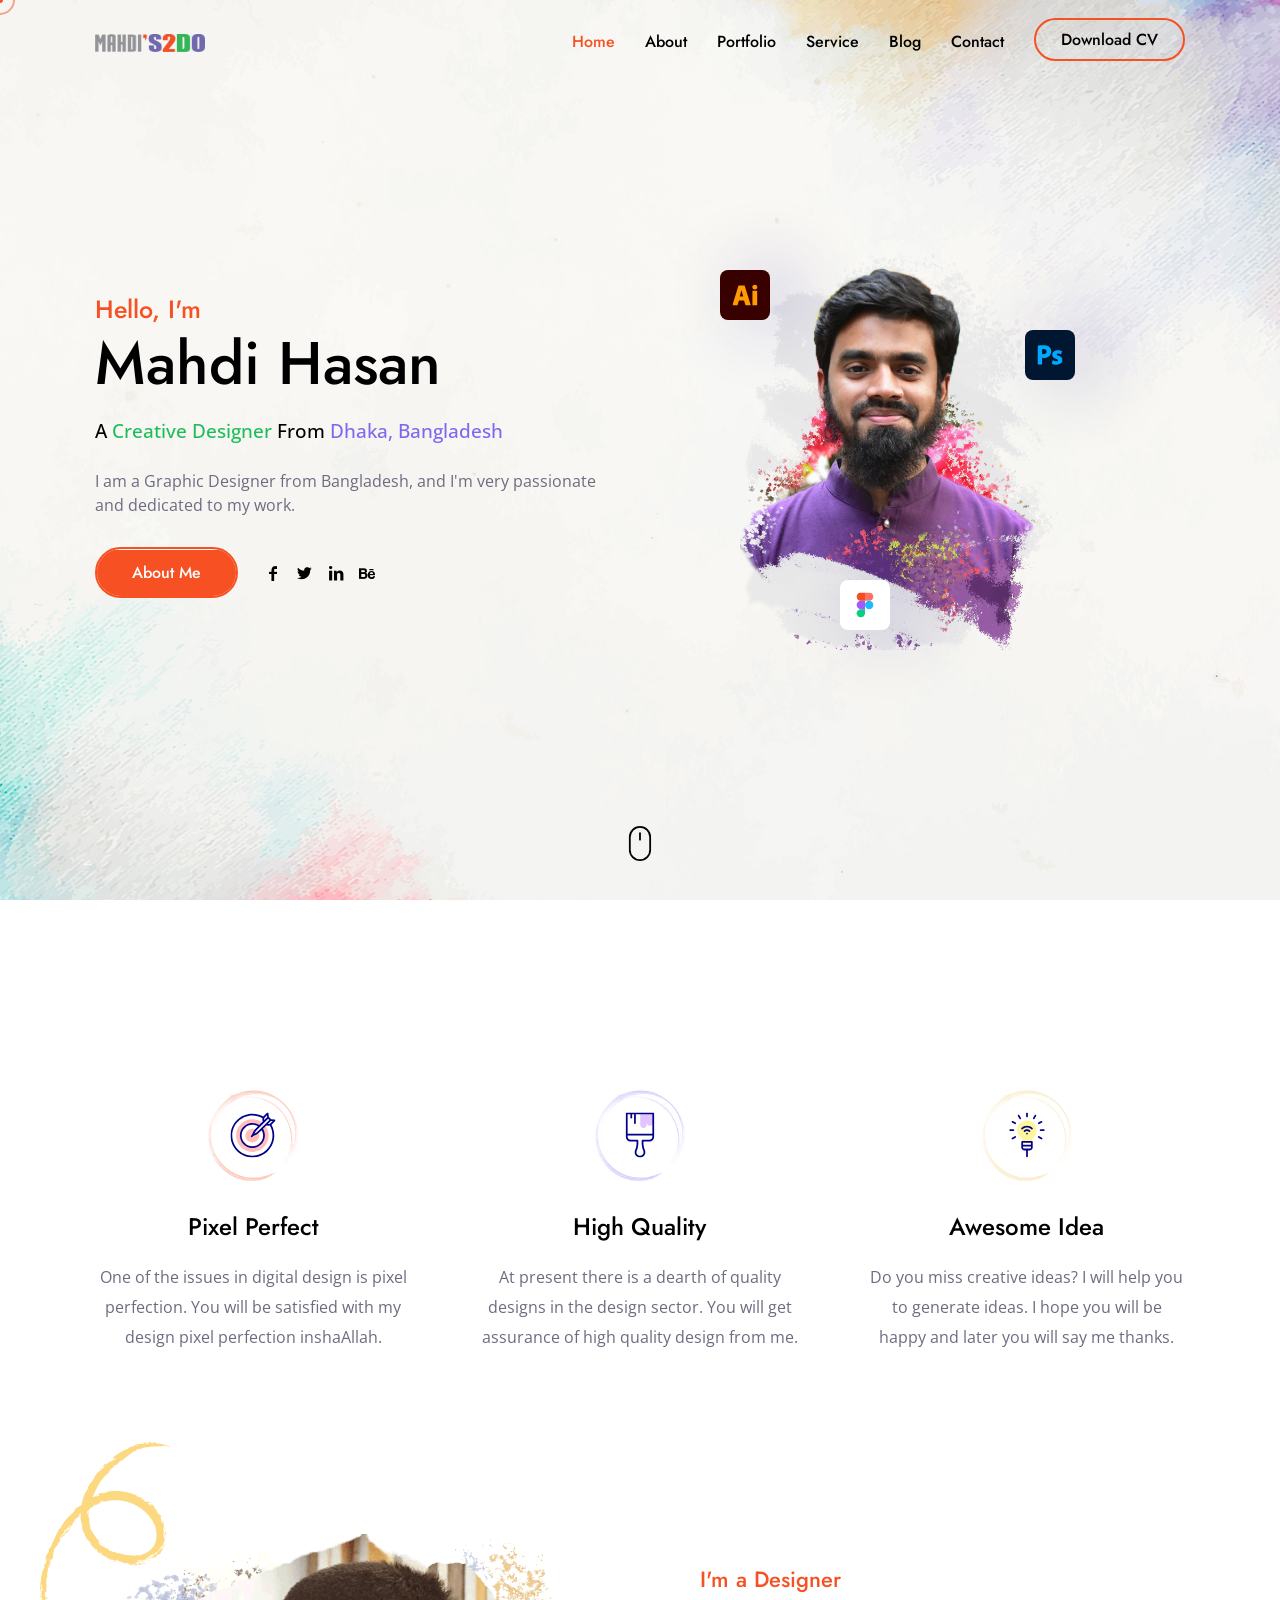
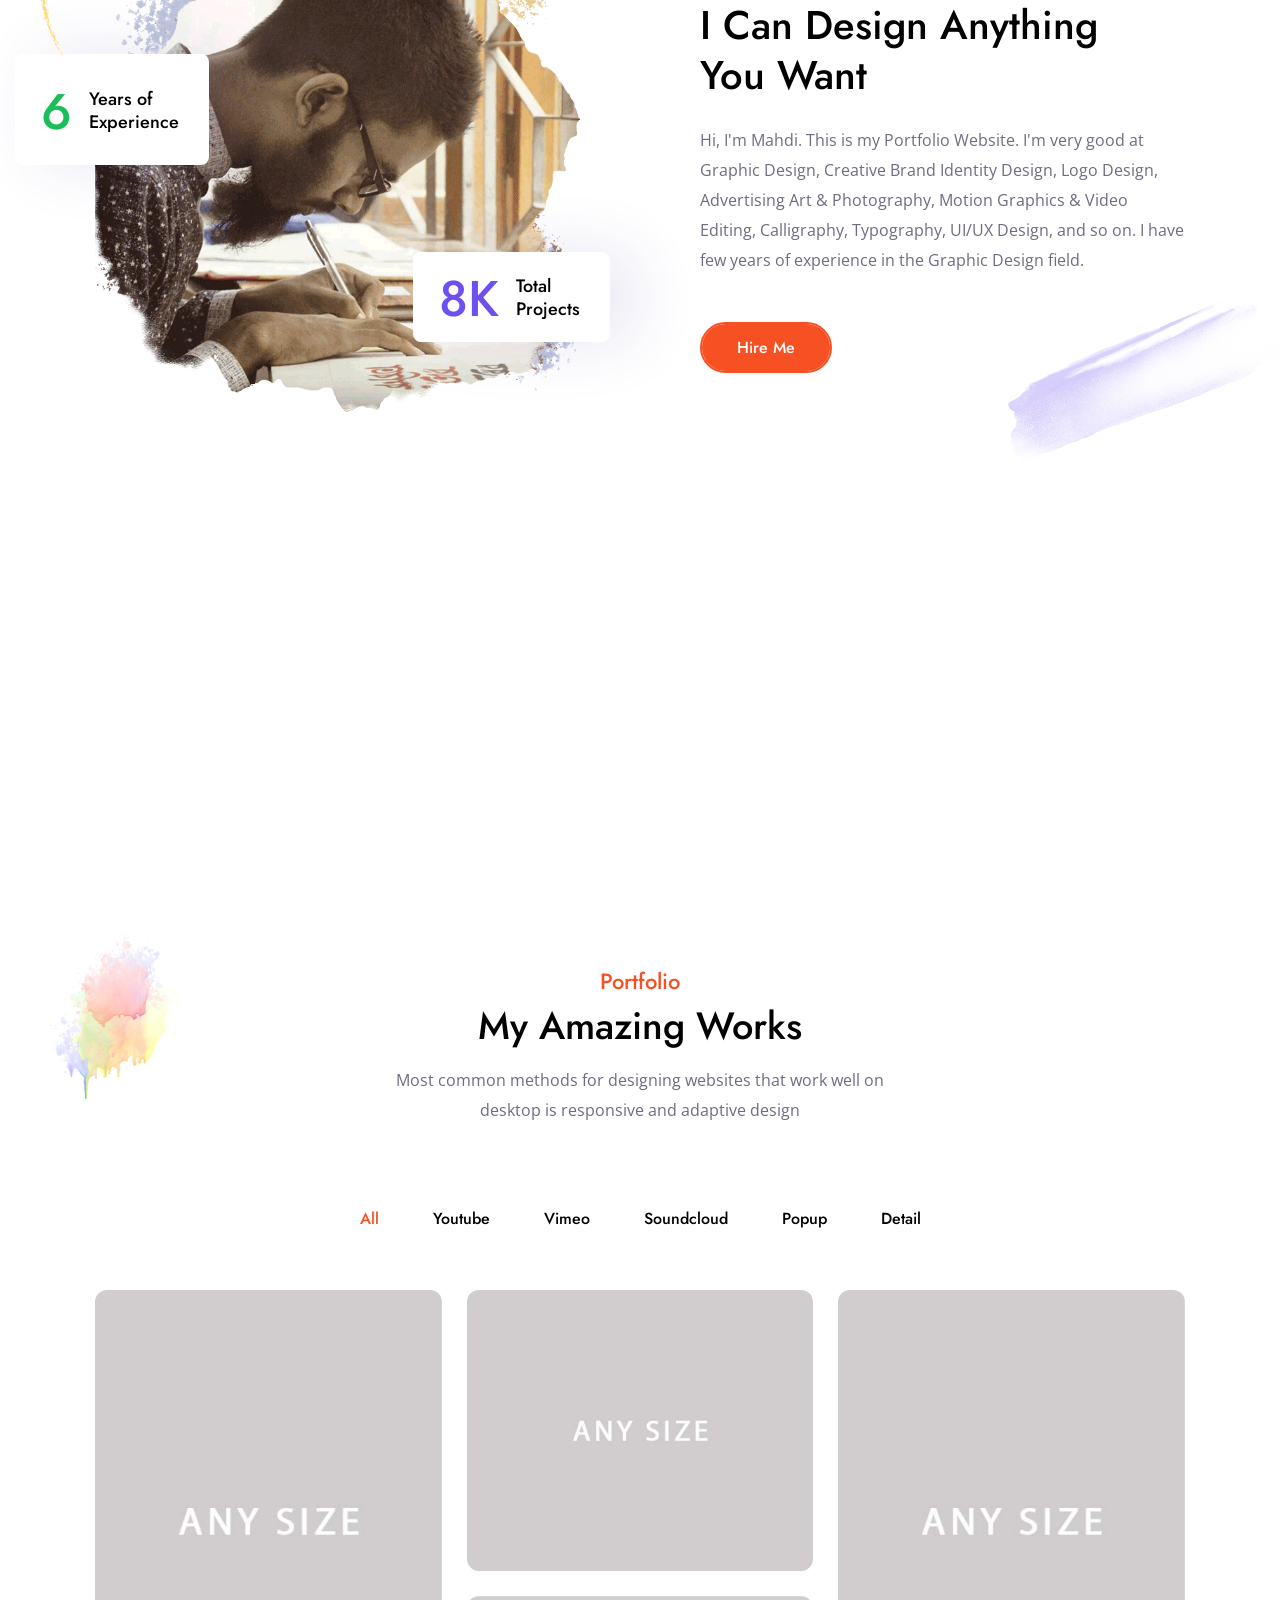
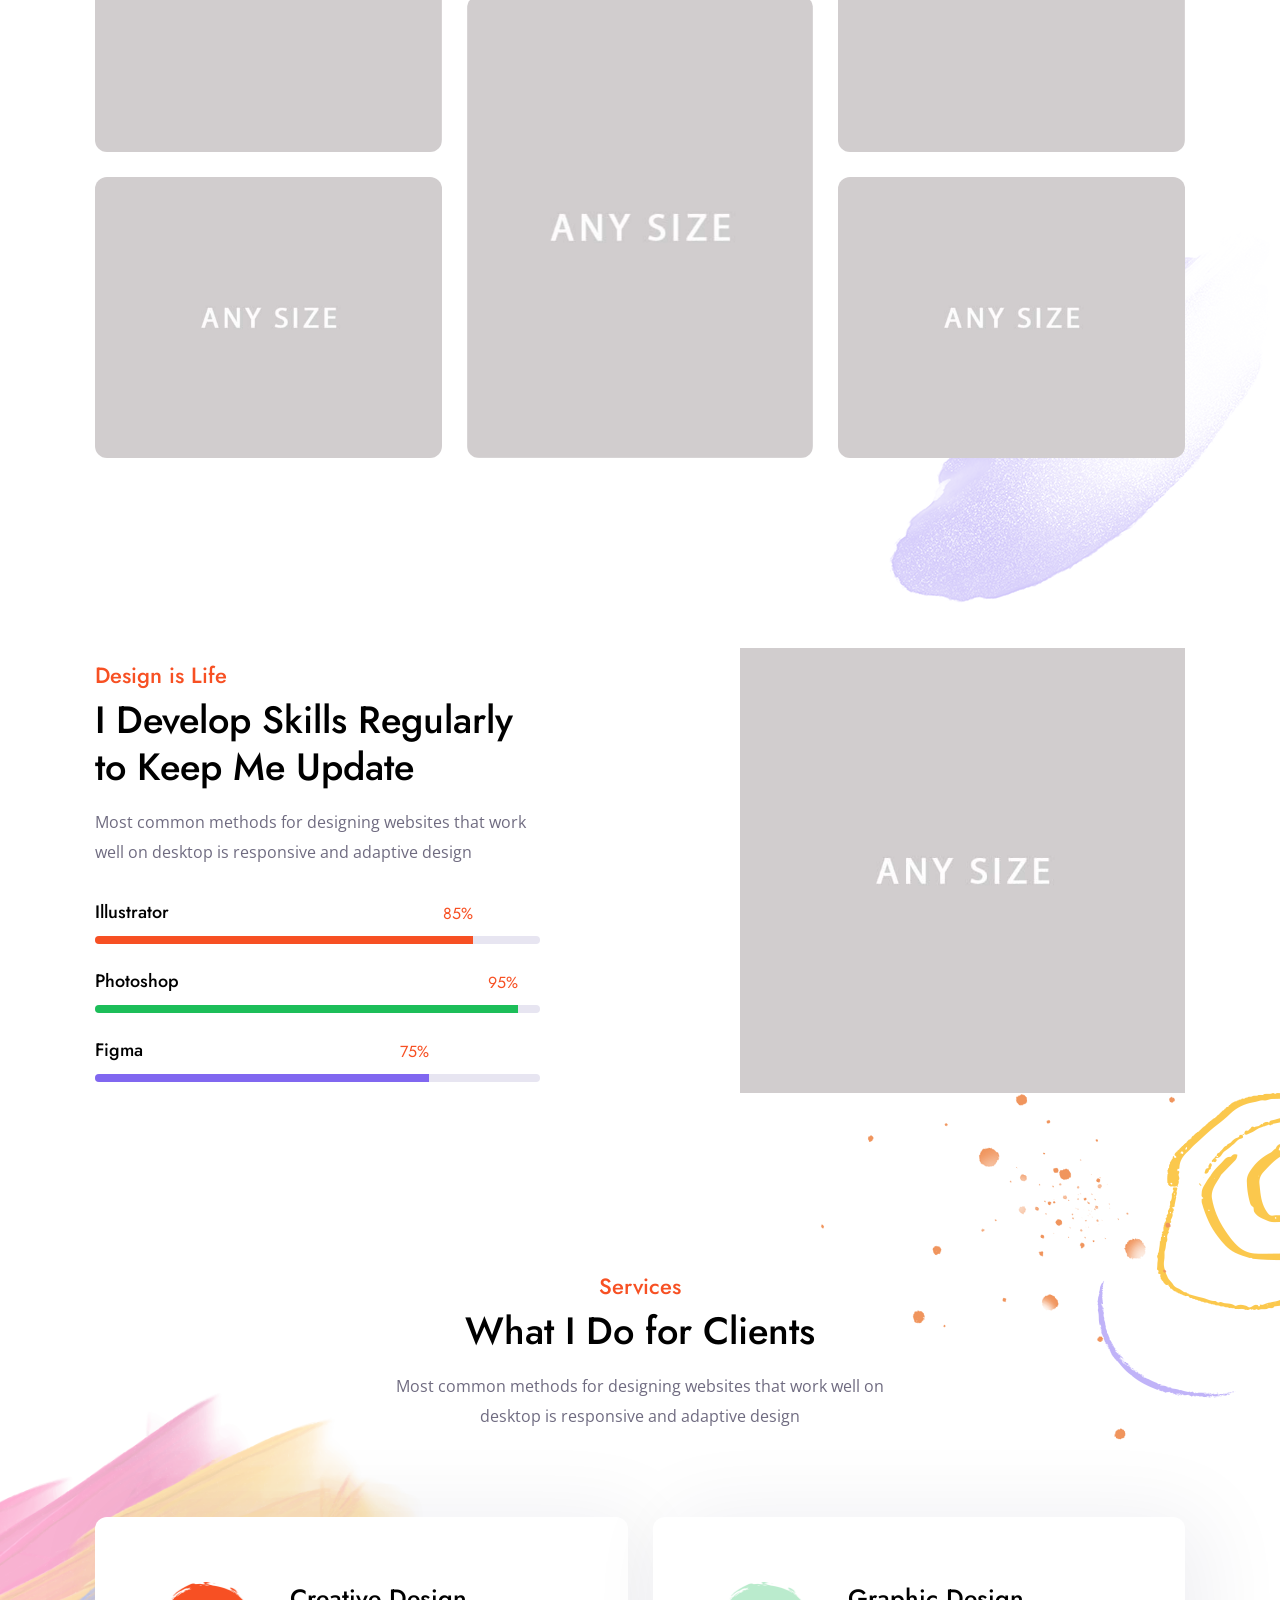
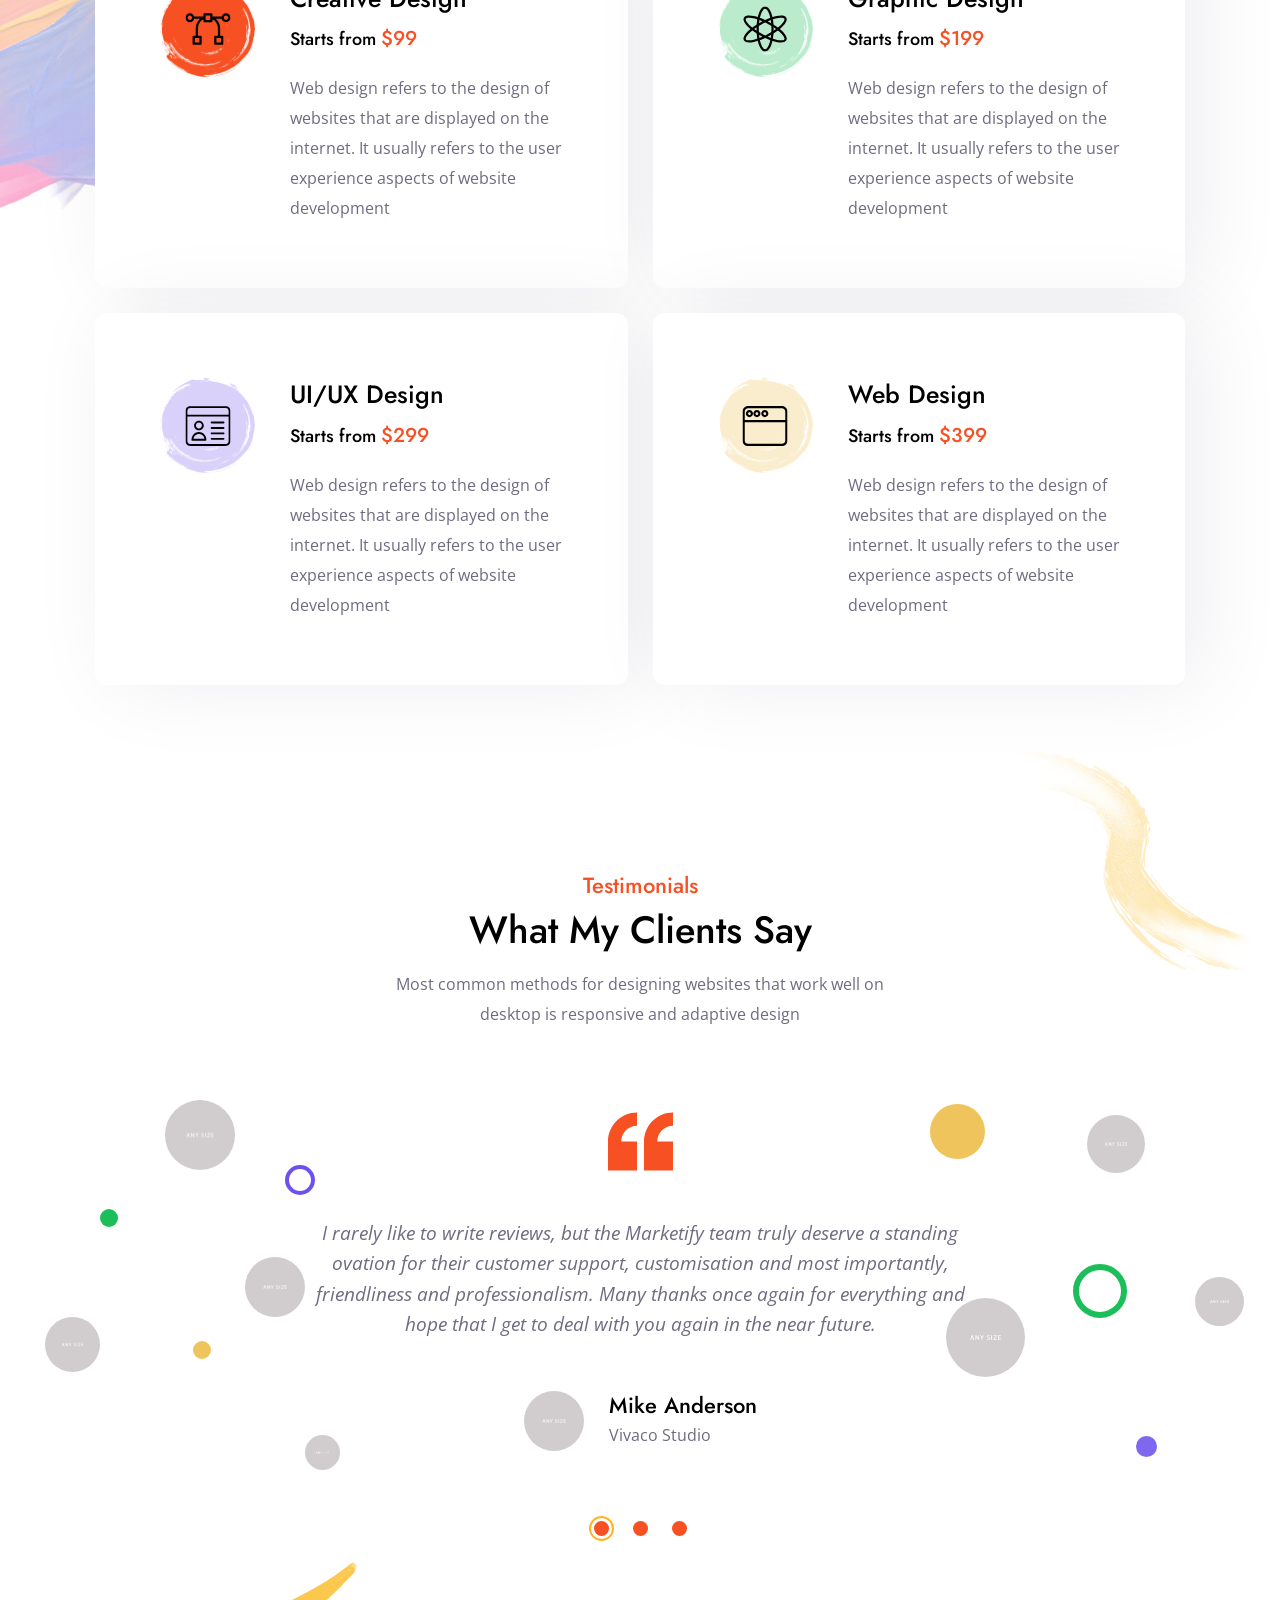
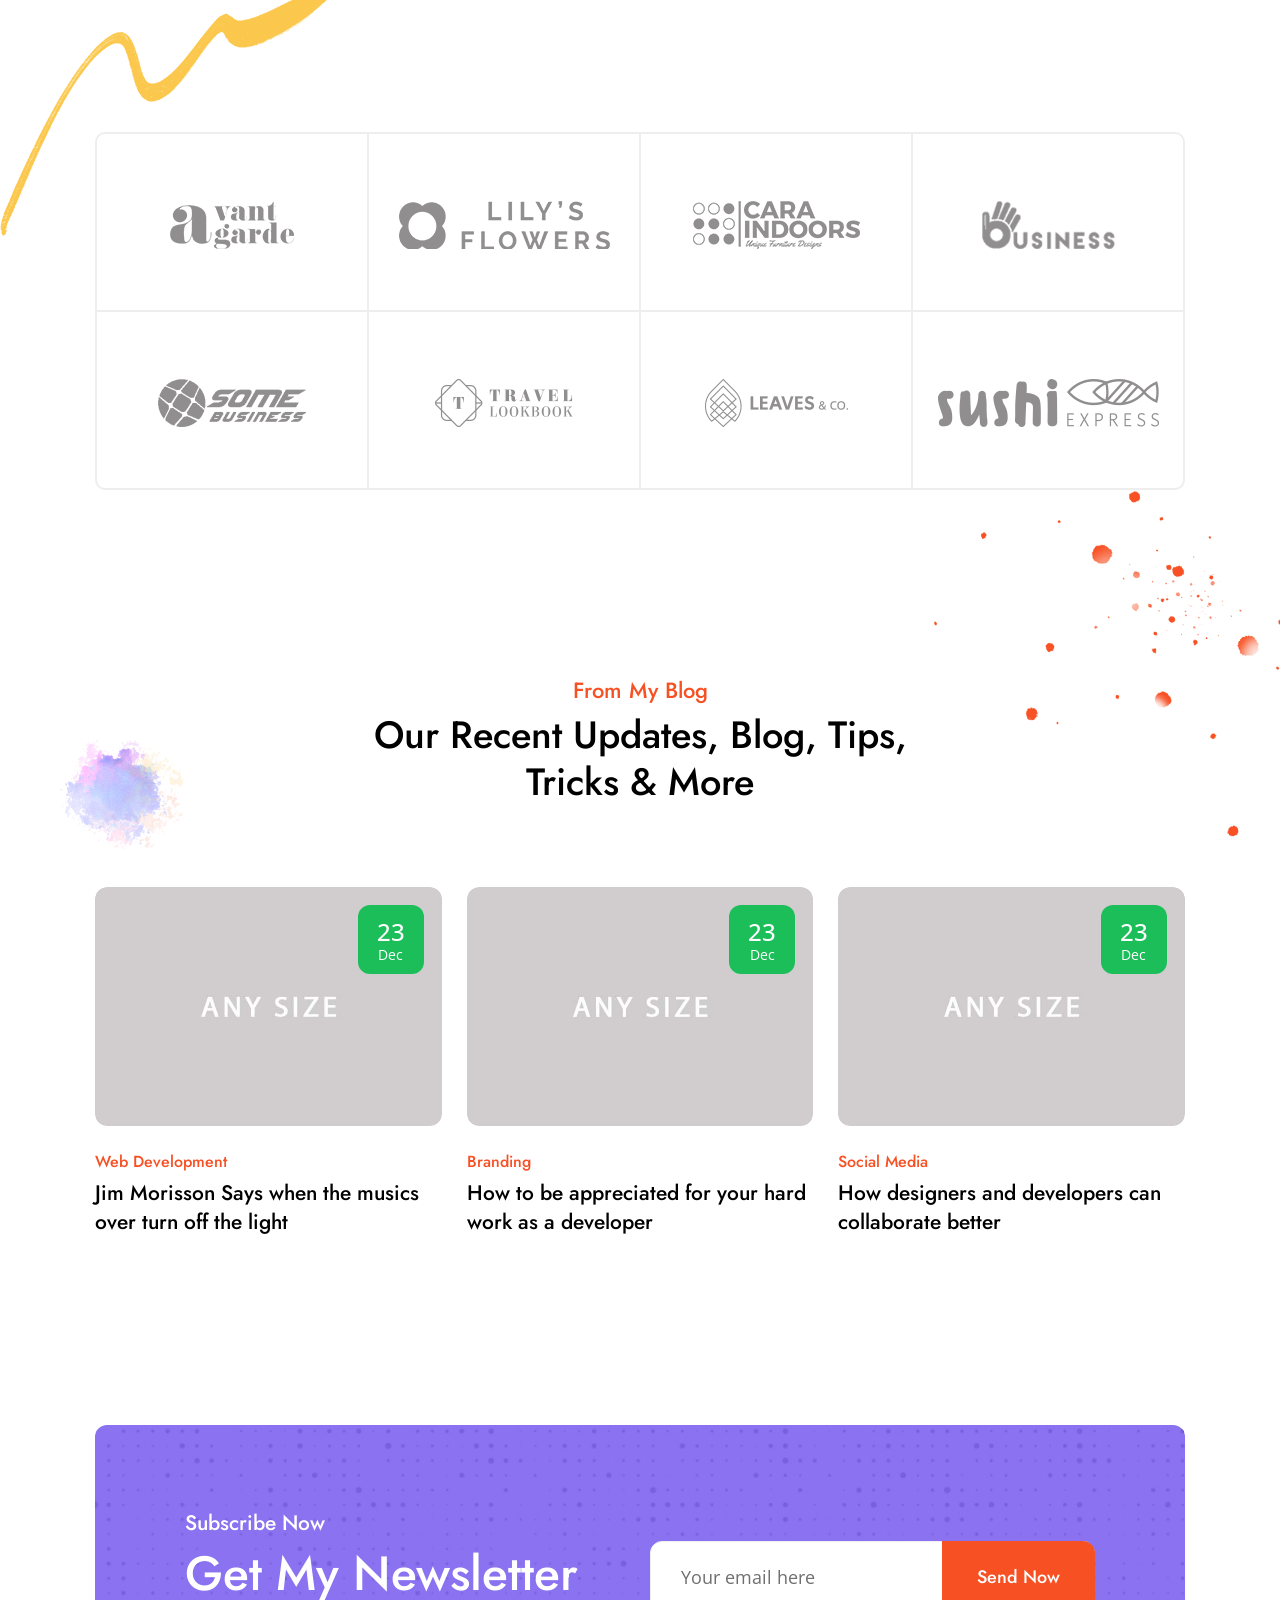
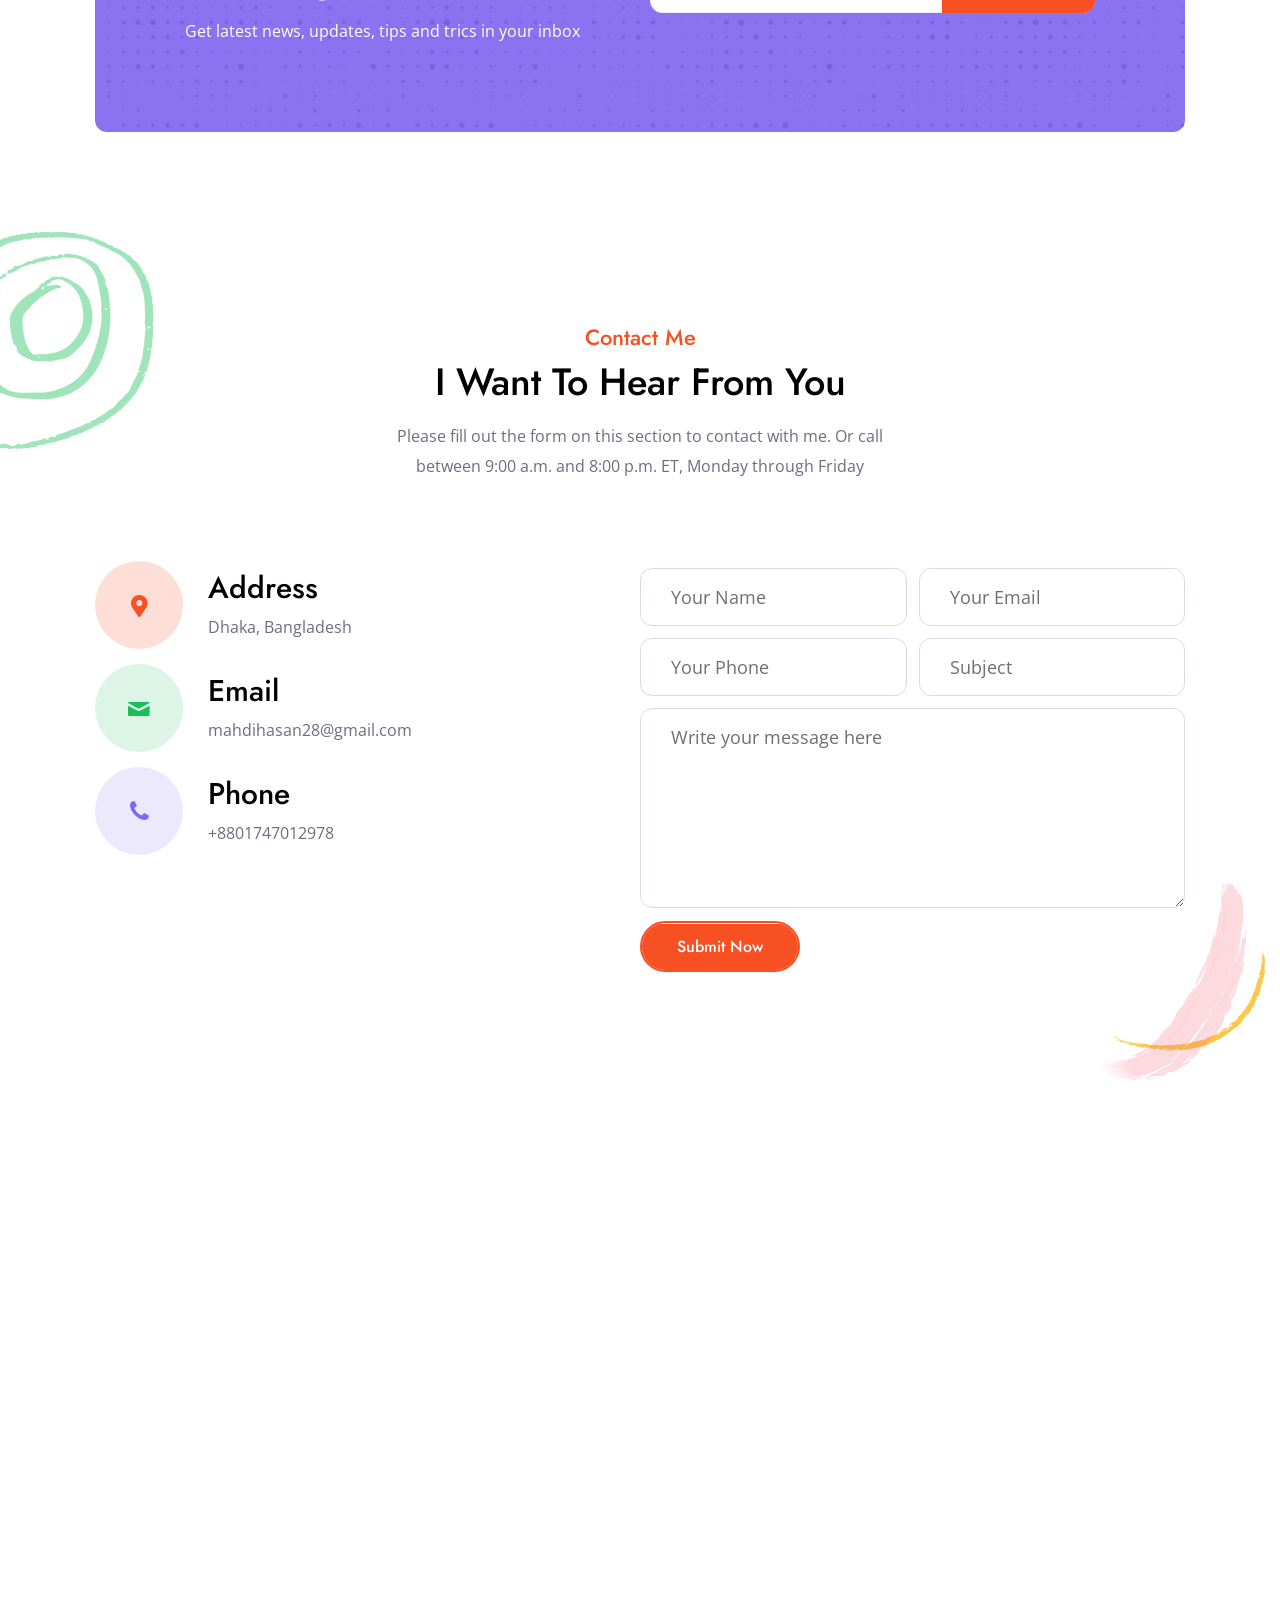
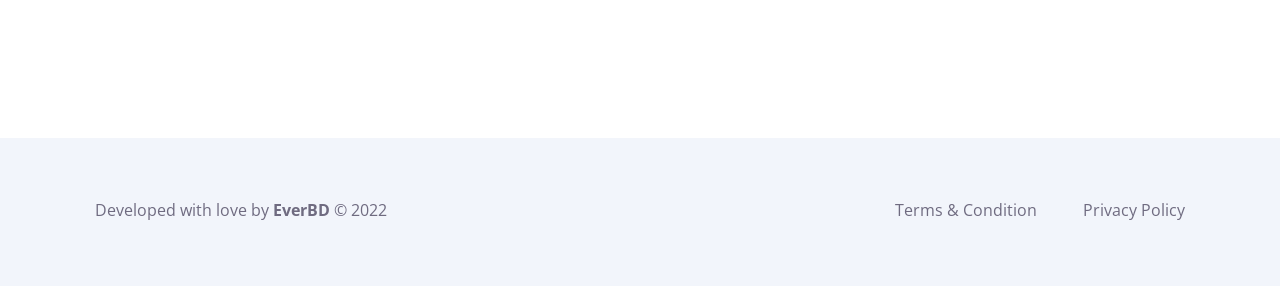
==== commit 05391858: "ondrive" ====
--- a/public/index.html
+++ b/public/index.html
@@ -254,6 +254,9 @@
         </div>
         <!-- /ABOUT -->
 
+        <iframe src="https://genesis629-my.sharepoint.com/personal/md_foysalkober_genesis629_onmicrosoft_com/_layouts/15/embed.aspx?UniqueId=c5cbf291-a243-4c7e-be0b-f7c94610ba44&embed=%7B%22hvm%22%3Atrue%2C%22ust%22%3Atrue%7D&referrer=StreamWebApp&referrerScenario=EmbedDialog.Create"
+            width="640" height="360" frameborder="0" scrolling="no" allowfullscreen title="Recovery.mp4"></iframe>
+
         <!-- PORTFOLIO -->
         <div class="dizme_tm_section" id="portfolio">
             <div class="dizme_tm_portfolio">
@@ -293,7 +296,7 @@
                             <li class="vimeo grid-item">
                                 <div class="inner">
                                     <div class="entry dizme_tm_portfolio_animation_wrap" data-title="Ave Bottle" data-category="Vimeo">
-                                        <a class="popup-vimeo" href="https://vimeo.com/337293658">
+                                        <a class="popup-vimeo" href="https://genesis629-my.sharepoint.com/:v:/g/personal/md_foysalkober_genesis629_onmicrosoft_com/EZHyy8VDon5Mvgv3yUYQukQBSSP9Gv9CD8XuLYIXbnaCFA">
                                             <img src="img/thumbs/42-34.jpg" alt="" />
                                             <div class="main" data-img-url="img/portfolio/2.jpg"></div>
                                         </a>
@@ -304,6 +307,7 @@
                                     </div>
                                 </div>
                             </li>
+
                             <li class="soundcloud grid-item">
                                 <div class="inner">
                                     <div class="entry dizme_tm_portfolio_animation_wrap" data-title="Magic Art" data-category="Soundcloud">
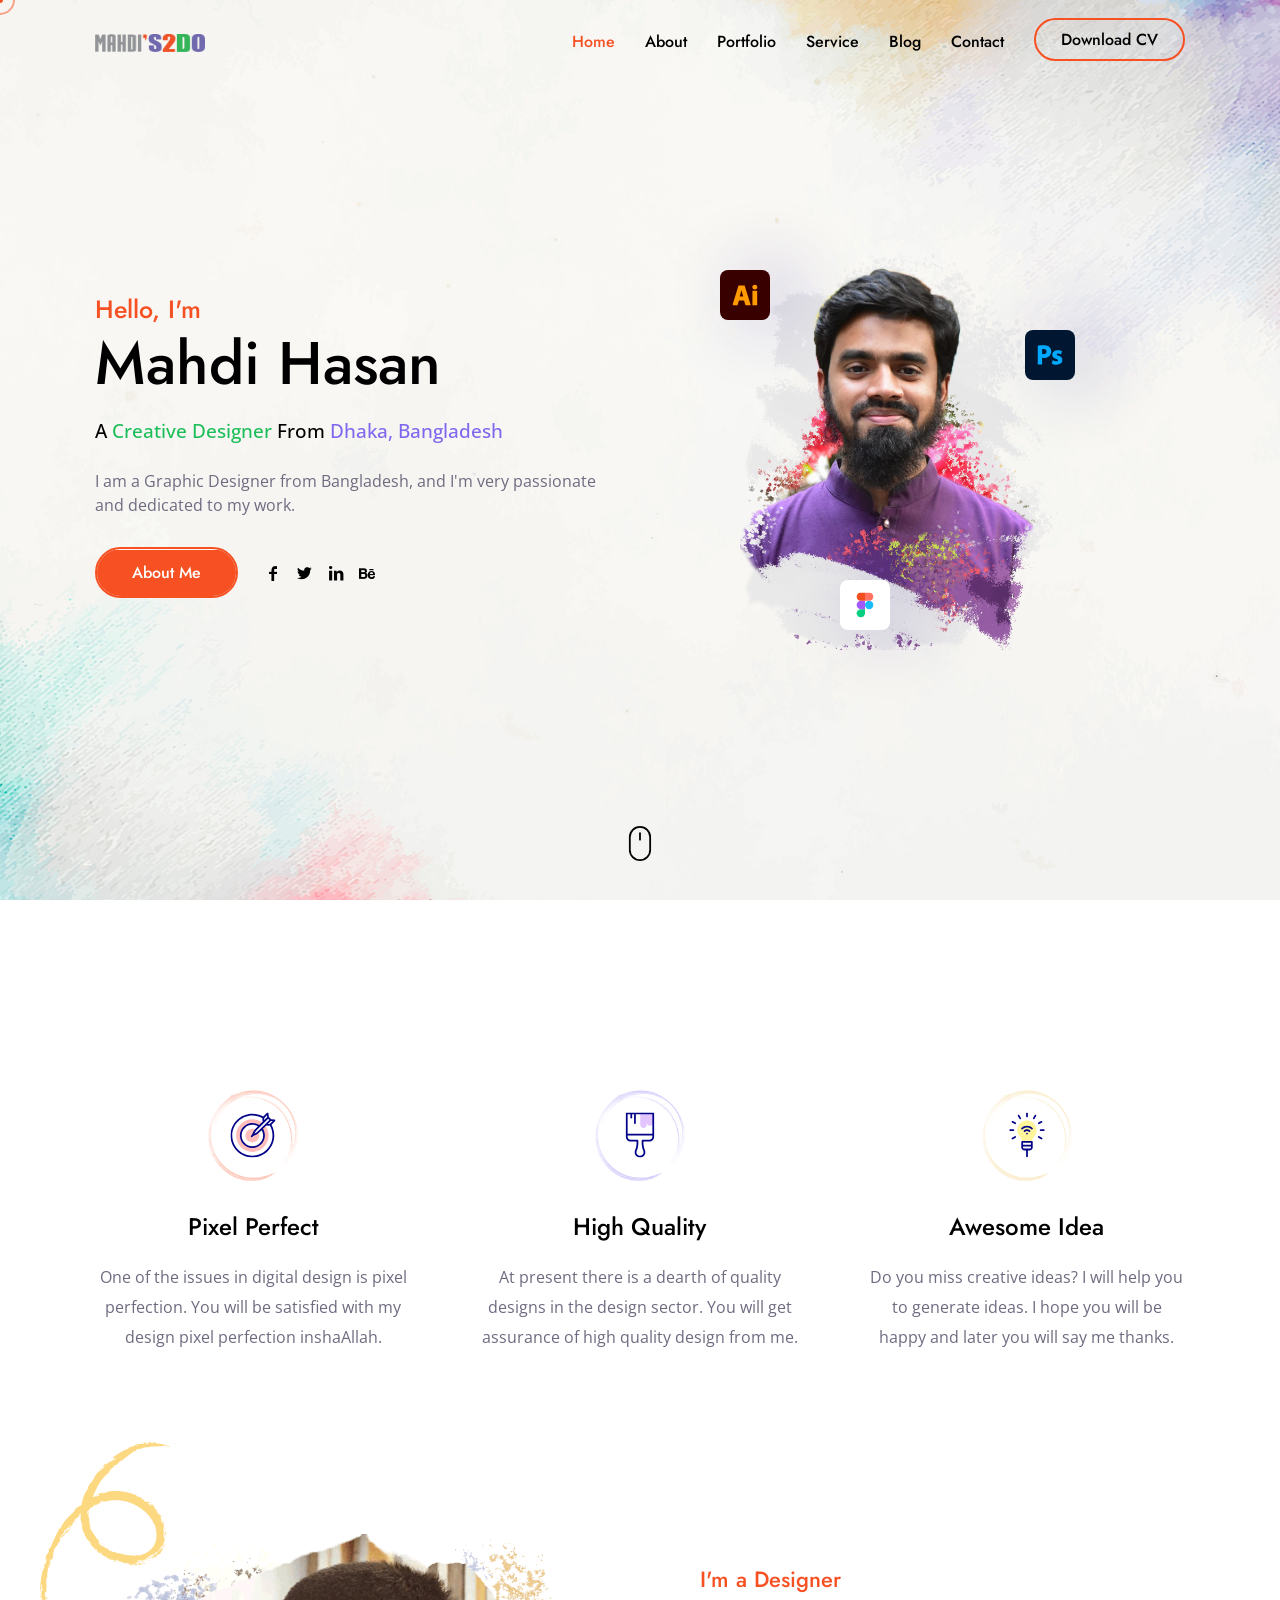
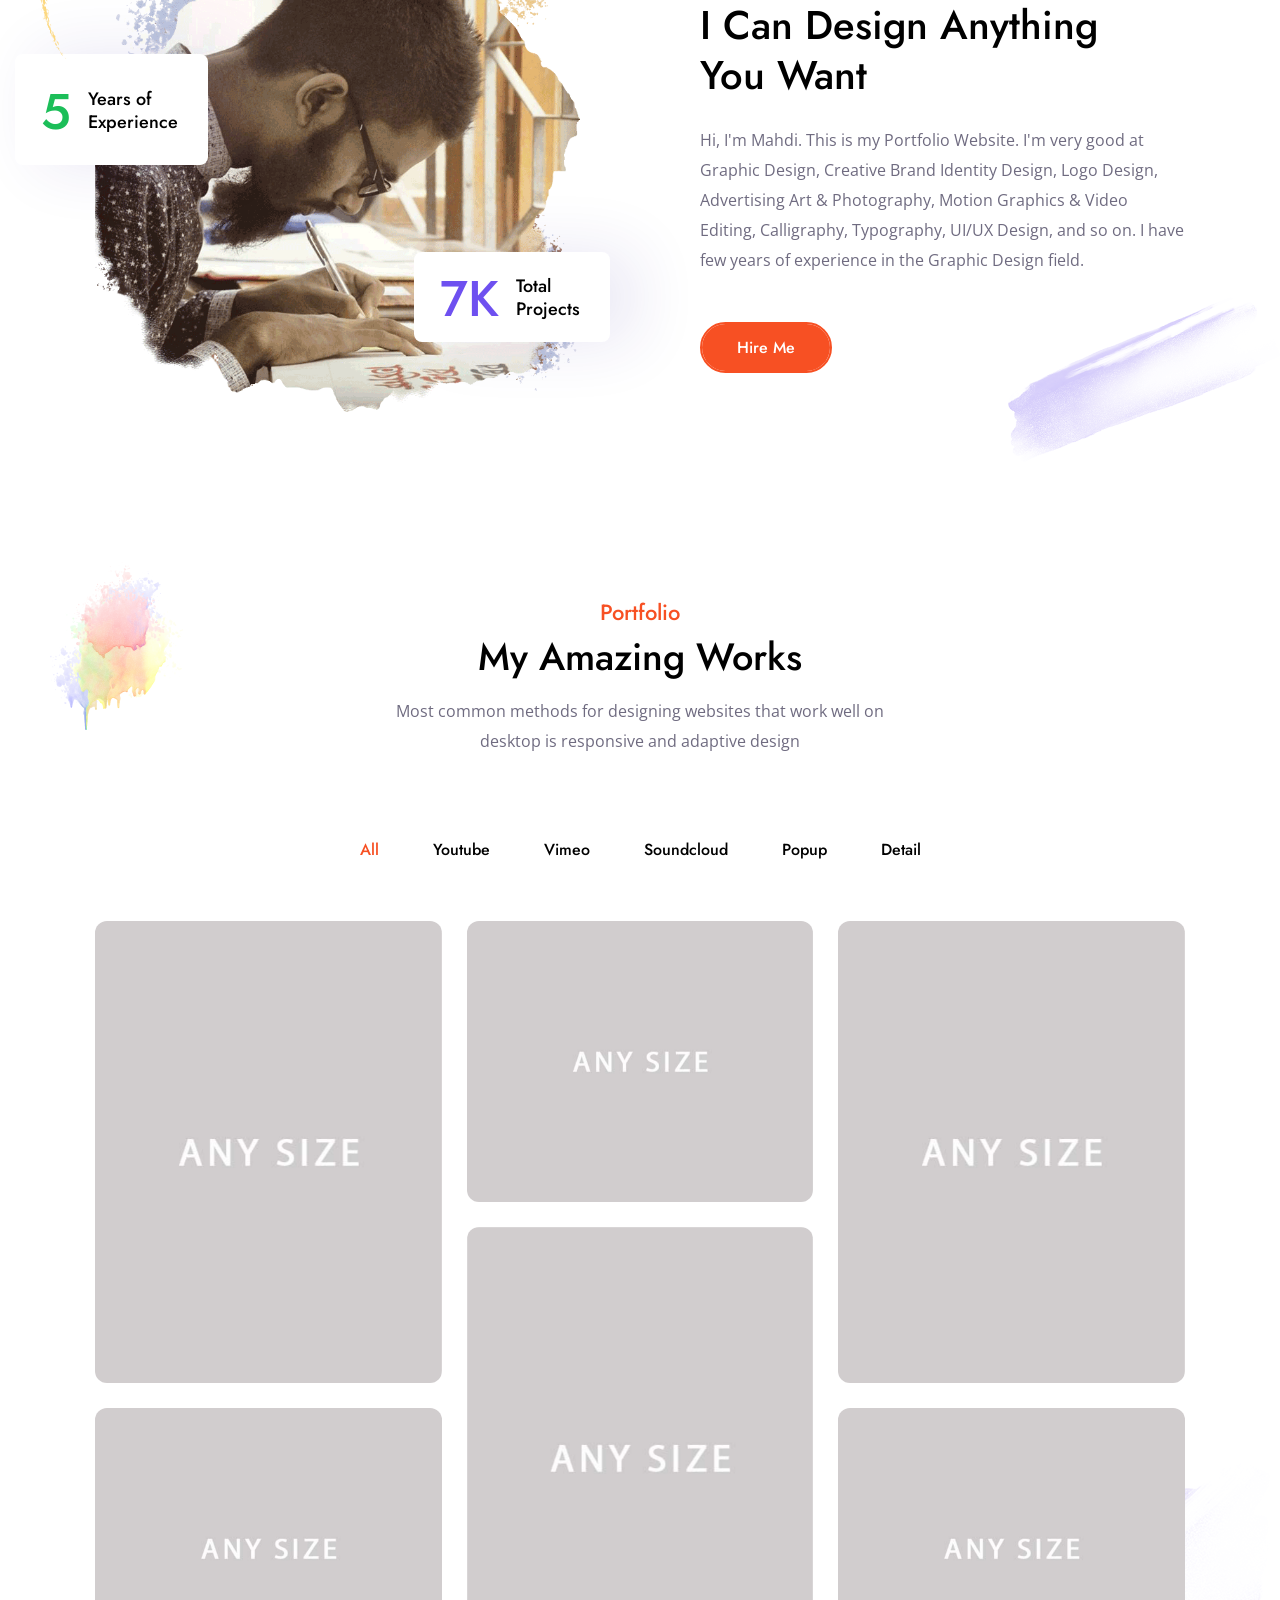
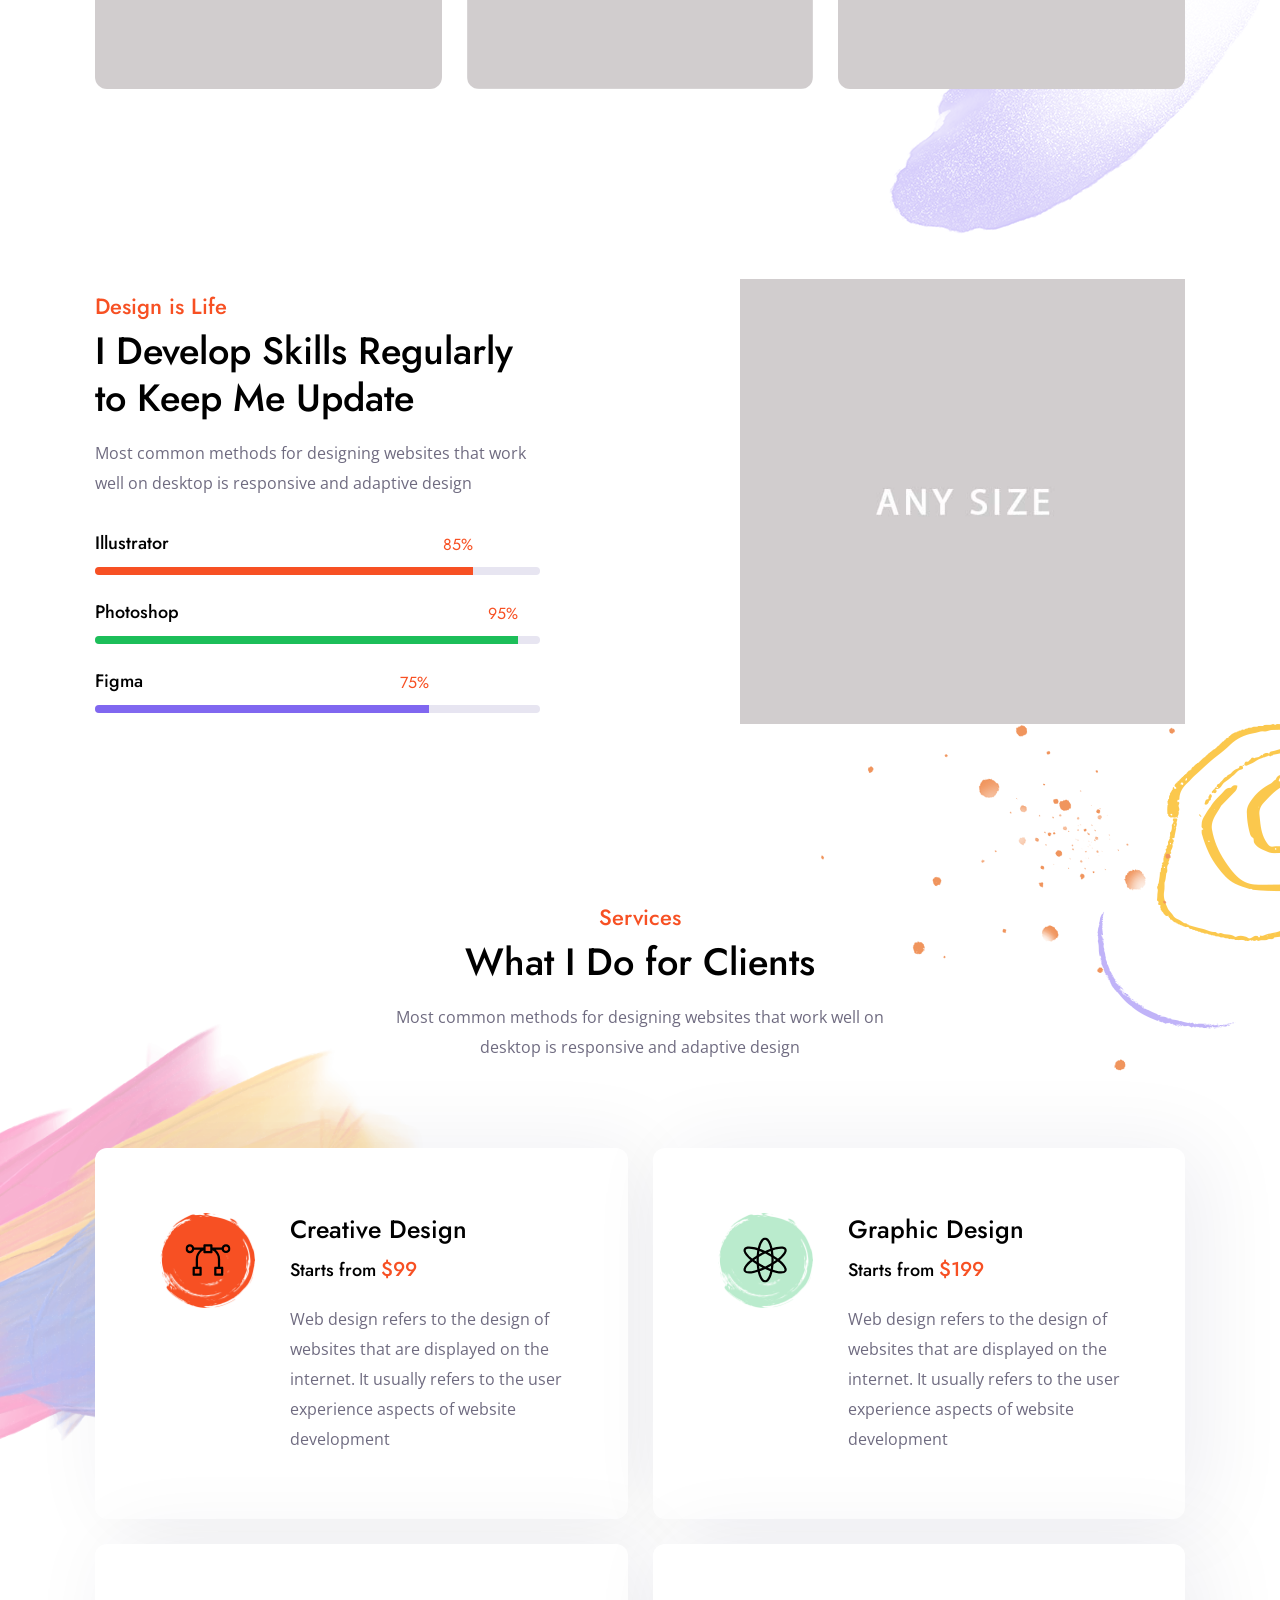
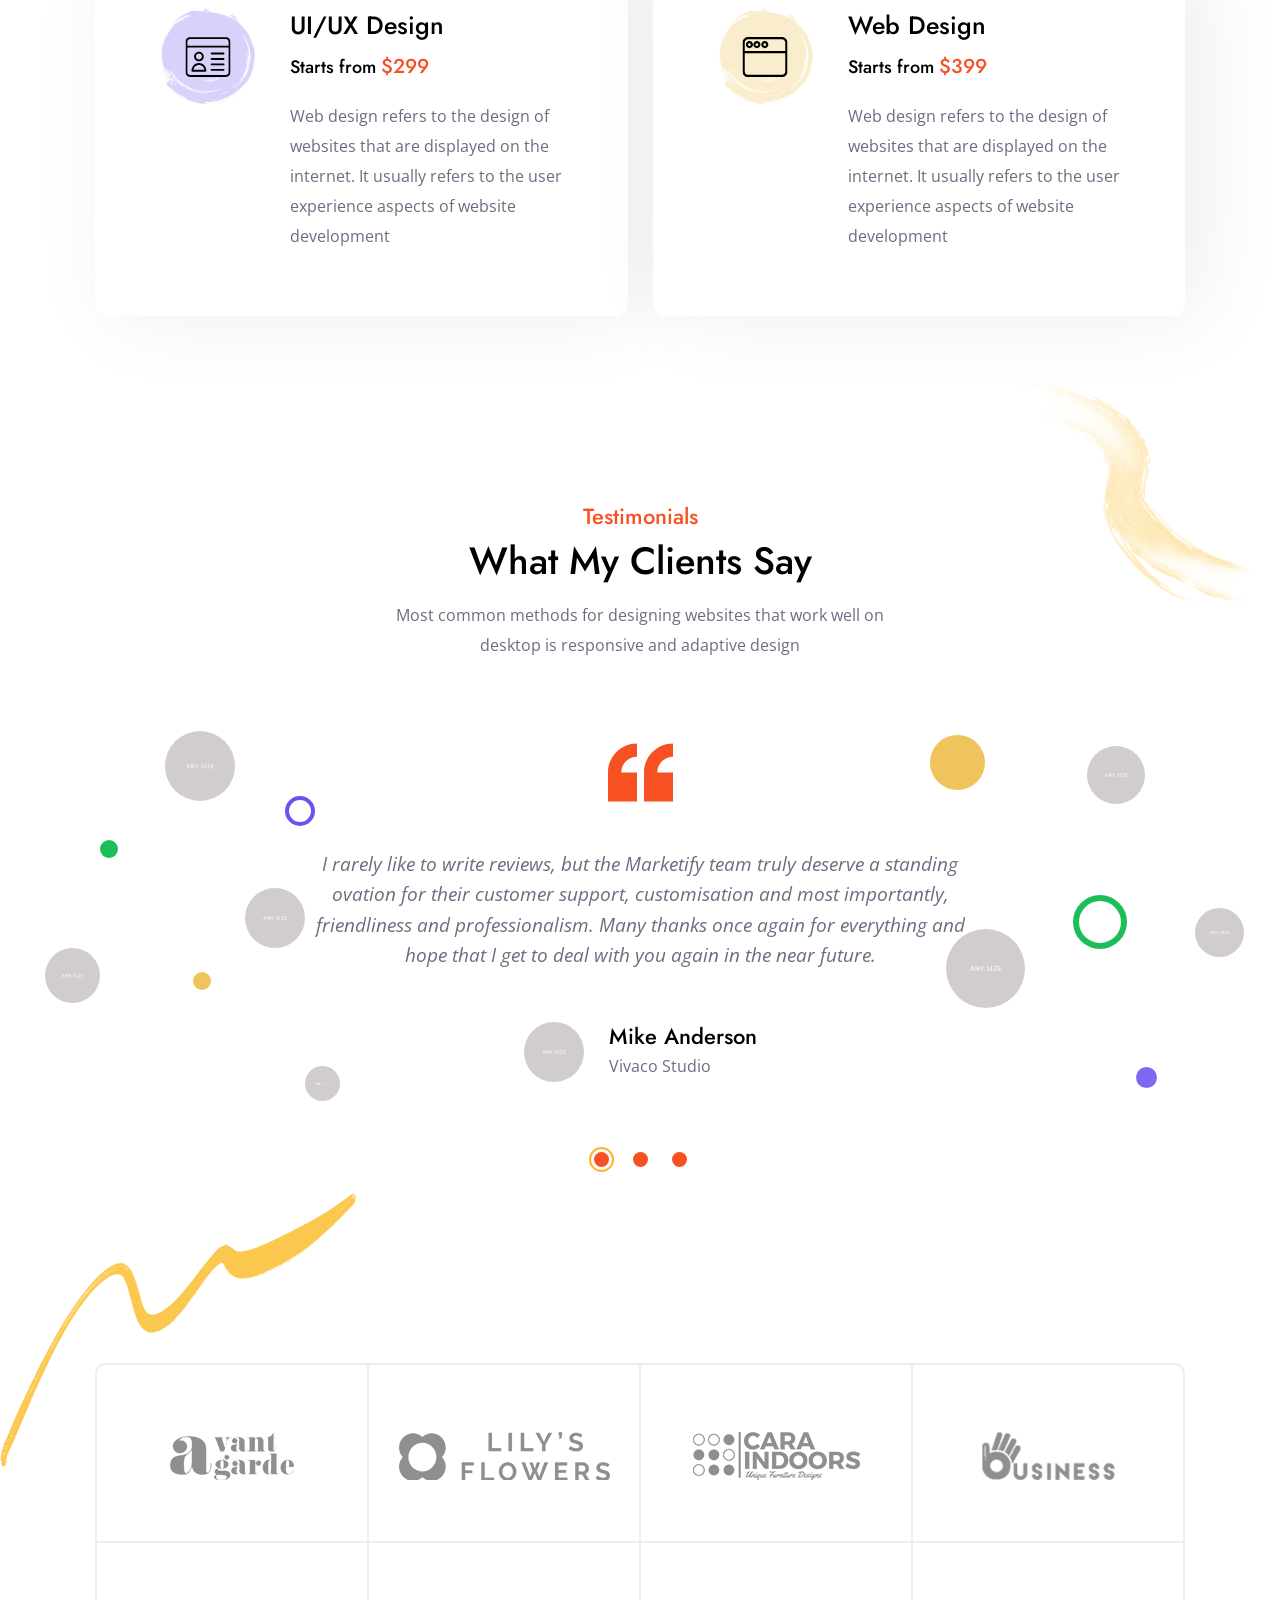
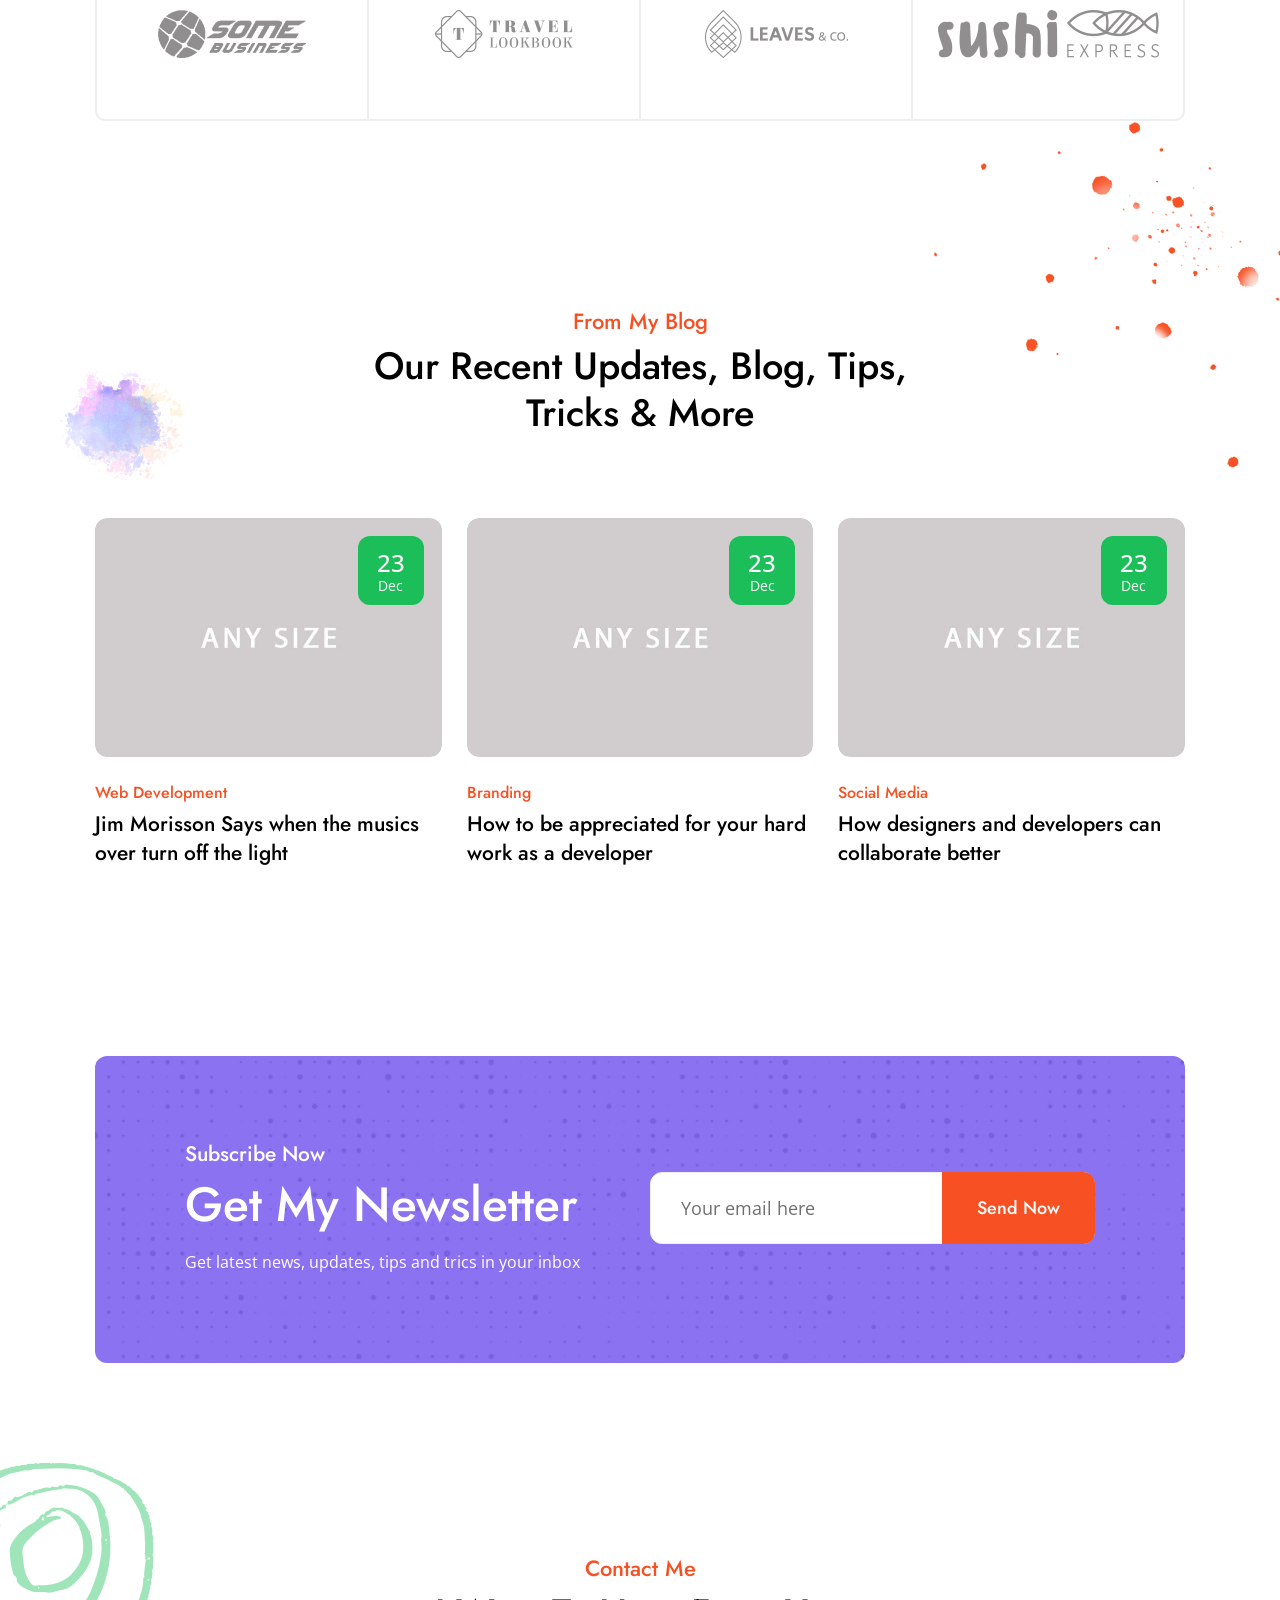
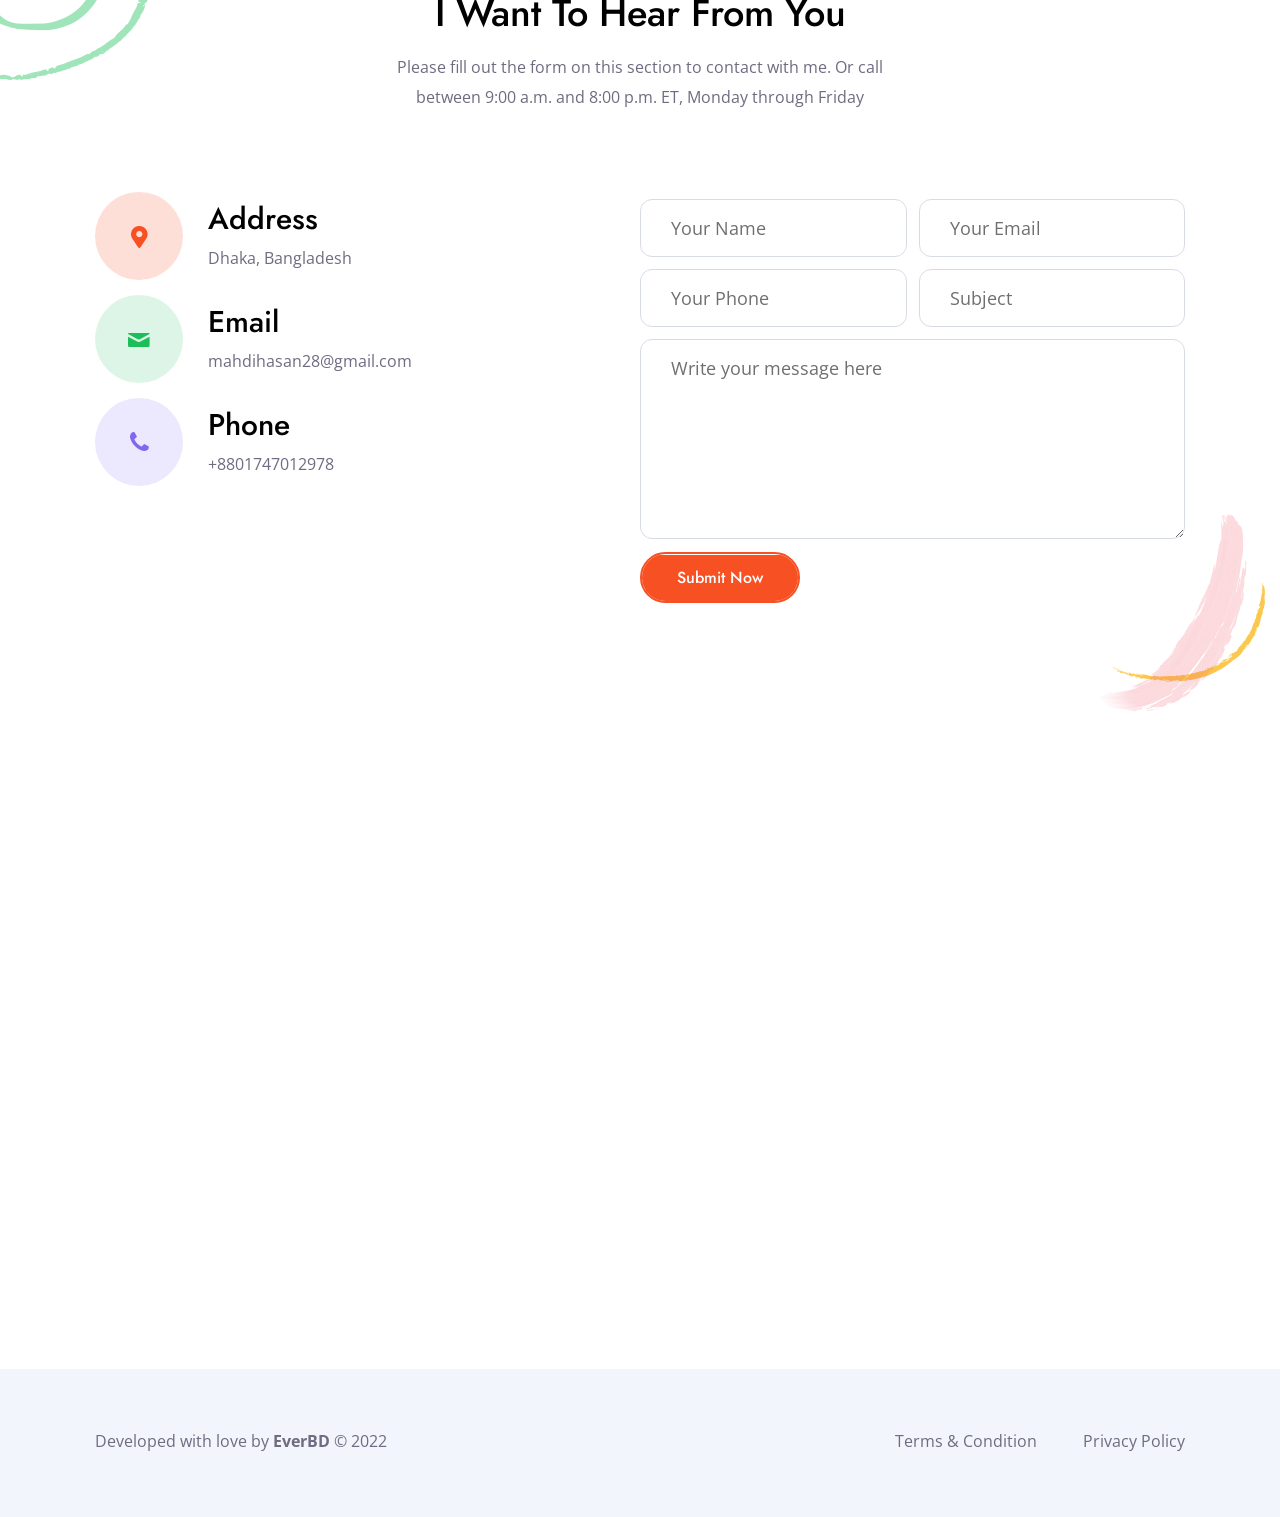
==== commit 8ef7b638: "Update index.html" ====
--- a/public/index.html
+++ b/public/index.html
@@ -254,9 +254,6 @@
         </div>
         <!-- /ABOUT -->
 
-        <iframe src="https://genesis629-my.sharepoint.com/personal/md_foysalkober_genesis629_onmicrosoft_com/_layouts/15/embed.aspx?UniqueId=c5cbf291-a243-4c7e-be0b-f7c94610ba44&embed=%7B%22hvm%22%3Atrue%2C%22ust%22%3Atrue%7D&referrer=StreamWebApp&referrerScenario=EmbedDialog.Create"
-            width="640" height="360" frameborder="0" scrolling="no" allowfullscreen title="Recovery.mp4"></iframe>
-
         <!-- PORTFOLIO -->
         <div class="dizme_tm_section" id="portfolio">
             <div class="dizme_tm_portfolio">
@@ -296,7 +293,7 @@
                             <li class="vimeo grid-item">
                                 <div class="inner">
                                     <div class="entry dizme_tm_portfolio_animation_wrap" data-title="Ave Bottle" data-category="Vimeo">
-                                        <a class="popup-vimeo" href="https://genesis629-my.sharepoint.com/:v:/g/personal/md_foysalkober_genesis629_onmicrosoft_com/EZHyy8VDon5Mvgv3yUYQukQBSSP9Gv9CD8XuLYIXbnaCFA">
+                                        <a class="popup-vimeo" href="https://vimeo.com/337293658">
                                             <img src="img/thumbs/42-34.jpg" alt="" />
                                             <div class="main" data-img-url="img/portfolio/2.jpg"></div>
                                         </a>
@@ -1054,4 +1051,4 @@
 
 </body>
 
-</html>+</html>
